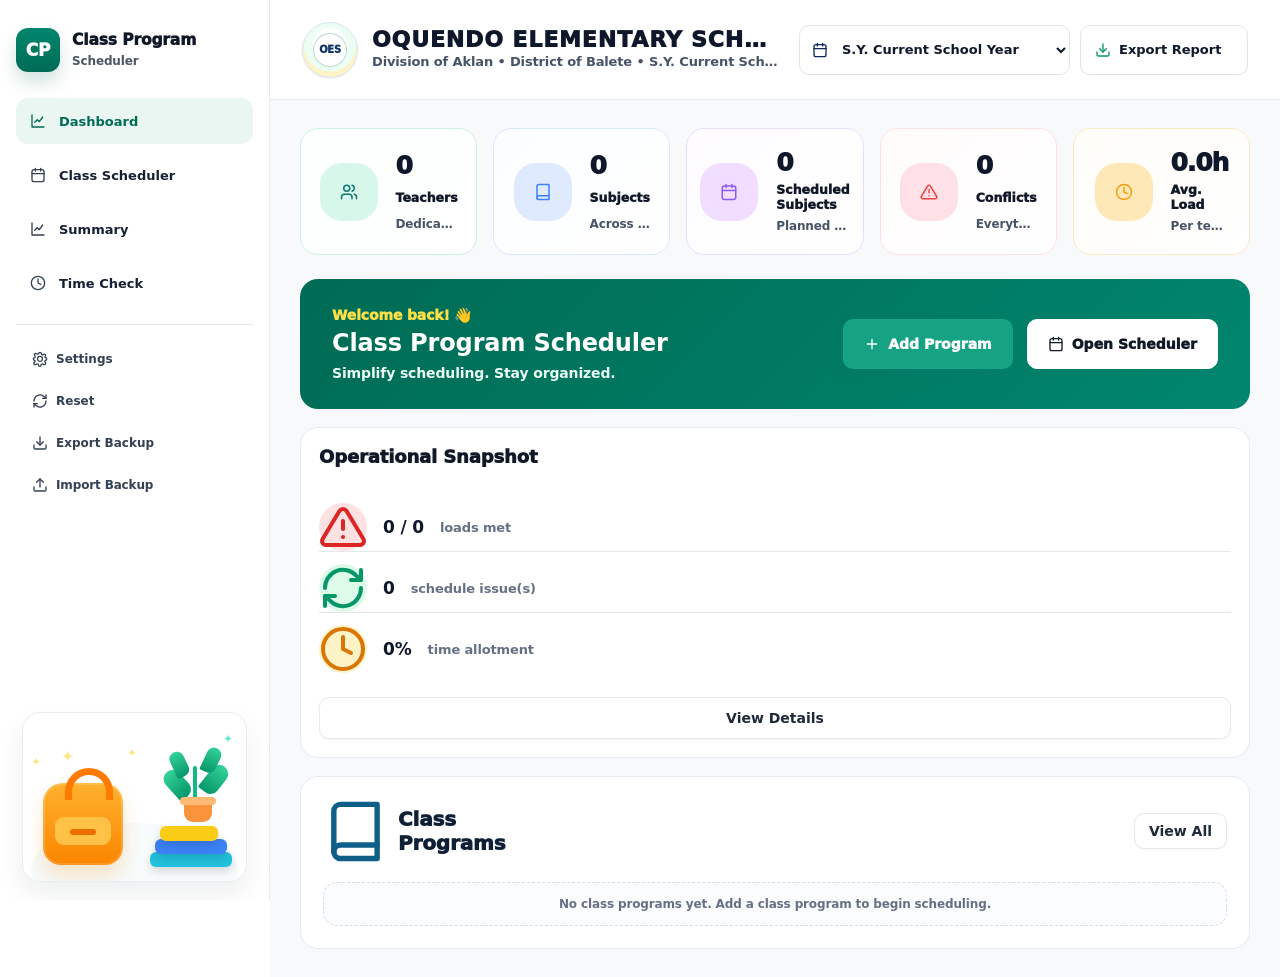
==== class_program_scheduler_v2026-06-15_0025_ISSUE15_COLLAPSIBLE_RAIL_PROGRAM_UI.html @ f12e5349 "Create class_program_scheduler_v2026-06-15_0025_ISSUE15_COLLAPSIBLE_RAIL_PROGRAM_UI.html" ====
<!doctype html>
<html lang="en">
<head>
<meta charset="utf-8">
<meta name="viewport" content="width=device-width,initial-scale=1">
<title>Class Program Matrix</title>
<style>
:root{--bg:#f7f8fa;--panel:#fff;--panel2:#fbfcfd;--line:#e6e8ec;--line2:#eef0f3;--text:#172033;--muted:#667085;--muted2:#98a2b3;--accent:#0f766e;--danger:#b42318;--success:#067647;--shadow:0 1px 2px rgba(16,24,40,.04);--shadow2:0 10px 28px rgba(16,24,40,.10)}
*{box-sizing:border-box}body{margin:0;font-family:system-ui,-apple-system,BlinkMacSystemFont,"Segoe UI",sans-serif;background:var(--bg);color:var(--text);font-size:14px;letter-spacing:-.01em}button,input,select{font:inherit}button{cursor:pointer}.shell{display:grid;grid-template-columns:260px 1fr;min-height:100vh}.side{background:#101828;color:#d0d5dd;padding:18px;border-right:1px solid rgba(255,255,255,.06)}.brandrow{display:flex;gap:12px;align-items:center;margin-bottom:26px}.brand{width:38px;height:38px;border-radius:12px;background:#0f766e;color:#fff;display:grid;place-items:center;font-weight:900;box-shadow:inset 0 0 0 1px rgba(255,255,255,.10)}.brandtitle{font-weight:850;color:#fff;line-height:1.1}.brandsub{font-size:12px;color:#98a2b3;font-weight:700}.nav{width:100%;height:38px;padding:0 12px;border:0;background:transparent;color:#d0d5dd;border-radius:999px;text-align:left;font-weight:750;margin-bottom:4px;display:flex;align-items:center;gap:10px}.nav svg{width:17px;height:17px;flex:0 0 auto}.nav:hover{background:rgba(255,255,255,.075);color:#fff}.nav.active{background:rgba(255,255,255,.14);color:#fff;box-shadow:inset 0 0 0 1px rgba(255,255,255,.08)}.nav.parent{justify-content:space-between}.navLabel{display:flex;align-items:center;gap:10px}.chev{font-size:12px;color:#98a2b3}.subnav{display:grid;gap:4px;margin:2px 0 10px 26px;padding-left:10px;border-left:1px solid rgba(255,255,255,.12)}.subnav.collapsed{display:none}.subitem{width:100%;min-height:34px;padding:7px 10px;border:0;background:transparent;color:#cbd5e1;border-radius:12px;text-align:left;font-weight:750;font-size:13px;display:flex;align-items:center;gap:8px}.subitem:hover,.subitem.active{background:rgba(255,255,255,.14);color:#fff}.subitem.addProgram{color:#99f6e4;font-weight:850}.subitemName{white-space:nowrap;overflow:hidden;text-overflow:ellipsis}.pill{margin-left:auto;font-size:9px;border:1px solid rgba(255,255,255,.16);border-radius:999px;padding:2px 5px}.grid.full{grid-template-columns:1fr}.grid.full>aside{display:none}.inlineDiag{margin:0 0 12px}.programGrid{display:grid;grid-template-columns:repeat(auto-fit,minmax(230px,1fr));gap:14px}.programCard{border:1px solid var(--line);border-radius:18px;background:#fff;padding:16px;box-shadow:var(--shadow);display:grid;gap:10px}.programType{font-size:11px;text-transform:uppercase;letter-spacing:.08em;color:var(--muted);font-weight:900}.programName{font-size:17px;font-weight:900}.programMeta{font-size:12px;color:var(--muted);font-weight:750;line-height:1.45}.programActions{display:flex;gap:8px;flex-wrap:wrap}.programToolbar{display:flex;justify-content:space-between;gap:12px;align-items:center;margin-bottom:14px}.dashHero{padding:22px;border-radius:20px;background:linear-gradient(135deg,#0f766e,#0b5f59);color:#fff;display:flex;justify-content:space-between;gap:14px;align-items:center}.dashHero h2{margin:0;font-size:24px}.dashHero p{margin:6px 0 0;color:rgba(255,255,255,.78);font-weight:700}.dashActions,.programActions{display:flex;gap:8px;flex-wrap:wrap}.dashGrid{display:grid;grid-template-columns:1.25fr .75fr;gap:16px}.quickGrid{display:grid;grid-template-columns:repeat(auto-fit,minmax(170px,1fr));gap:10px}.quickBtn{border:1px solid var(--line);border-radius:16px;background:#fff;padding:13px;text-align:left;font-weight:850;box-shadow:var(--shadow);display:flex;gap:10px;align-items:center}.statusRow{display:flex;justify-content:space-between;padding:9px 0;border-bottom:1px solid var(--line2);font-size:13px;font-weight:750}.statusTag{font-weight:900;color:var(--accent)}.checkPanel{border:1px solid var(--line);border-radius:14px;background:#fbfcfd;padding:10px;max-height:170px;overflow:auto;display:grid;gap:8px}.checkLine{display:flex;align-items:center;gap:8px;font-weight:750}.note{border:1px solid #bae6fd;background:#f0f9ff;color:#075985;border-radius:12px;padding:10px 12px;font-size:12px;font-weight:750}.settingsModalPanel{max-width:1080px!important;padding:0!important;border-radius:24px!important;overflow:hidden}.settingsHeader{height:66px;display:flex;justify-content:space-between;align-items:center;padding:18px 22px;border-bottom:1px solid var(--line);background:#fff}.settingsHeaderTitle h2{margin:0;font-size:20px}.settingsHeaderTitle span{font-size:12px;color:var(--muted);font-weight:750}.settingsTabs{display:grid;grid-template-columns:220px 1fr;min-height:560px;background:#fff}.settingsNav{border-right:1px solid var(--line);padding:18px 14px;background:#f8fafc;display:grid;align-content:start;gap:6px}.settingsNavBtn{height:42px;padding:0 12px;border:0;background:transparent;border-radius:12px;text-align:left;font-weight:800;color:#52637a;display:flex;align-items:center;gap:10px}.settingsNavBtn.active,.settingsNavBtn:hover{background:#fff;color:#0f766e;box-shadow:0 1px 2px rgba(16,24,40,.05),inset 3px 0 0 #0f766e}.settingsBody{padding:22px;overflow:auto;max-height:76vh;background:#fff}.settingsSectionHead{display:flex;justify-content:space-between;gap:12px;align-items:flex-start;margin-bottom:18px}.settingsSectionTitle h3{margin:0;font-size:18px}.settingsSectionTitle p{margin:4px 0 0;color:var(--muted);font-weight:650;font-size:13px}.settingsCard{border:1px solid var(--line);border-radius:18px;background:#fff;padding:16px;box-shadow:var(--shadow);margin-bottom:14px}.settingsFormGrid{display:grid;grid-template-columns:1fr 1fr;gap:14px 16px}.settingsField{display:grid;gap:7px}.settingsField span{font-size:11px;font-weight:900;color:#667085;text-transform:uppercase;letter-spacing:.07em}.settingsItem,.settingsProgramCard{border:1px solid var(--line);border-radius:16px;padding:12px;background:#fbfcfd;margin-bottom:10px}.settingsItem{display:grid;grid-template-columns:1fr auto;gap:10px;align-items:center}.settingsItemMain{display:flex;align-items:center;gap:10px}.settingsAvatar{width:32px;height:32px;border-radius:11px;display:grid;place-items:center;color:#fff;font-size:11px;font-weight:900}.settingsMini{font-size:12px;color:var(--muted);font-weight:750}.settingsSlotRow{display:grid;grid-template-columns:105px 88px 88px 1fr 105px 112px auto;gap:9px;align-items:end;border:1px solid var(--line);border-radius:16px;background:#fbfcfd;padding:12px;margin-bottom:10px}.settingsAdviserRow{display:grid;grid-template-columns:1fr 1fr auto;gap:10px;align-items:end;margin-top:10px}.settingsAdviserDefault{display:grid;grid-template-columns:180px 1fr;gap:12px;align-items:center;border:1px solid var(--line);border-radius:16px;background:#fbfcfd;padding:12px;margin-bottom:10px}@media(max-width:760px){.settingsTabs,.settingsFormGrid,.settingsSlotRow,.settingsAdviserRow,.settingsAdviserDefault,.dashGrid{grid-template-columns:1fr}.settingsNav{border-right:0;border-bottom:1px solid var(--line)}}.sideActions{border-top:1px solid rgba(255,255,255,.10);margin-top:18px;padding-top:18px;display:grid;gap:8px}
.top{height:68px;background:rgba(255,255,255,.84);backdrop-filter:blur(18px);border-bottom:1px solid var(--line);display:flex;justify-content:space-between;align-items:center;padding:0 24px;position:sticky;top:0;z-index:30}.school{font-size:17px;font-weight:850;white-space:nowrap;overflow:hidden;text-overflow:ellipsis}.meta{font-size:12px;color:var(--muted);font-weight:700;white-space:nowrap;overflow:hidden;text-overflow:ellipsis}.topActions{display:flex;gap:8px;align-items:center}.main{padding:24px;display:grid;gap:20px}.btn{height:36px;padding:0 14px;border:1px solid var(--line);border-radius:10px;background:#fff;color:#1f2937;font-weight:750;box-shadow:var(--shadow);display:inline-flex;align-items:center;gap:8px;justify-content:center}.btn svg{width:16px;height:16px}.btn:hover{background:#f9fafb;border-color:#d0d5dd;box-shadow:0 4px 12px rgba(16,24,40,.05)}.primary{background:var(--accent);border-color:var(--accent);color:#fff;box-shadow:0 6px 14px rgba(15,118,110,.16)}.danger{color:var(--danger)!important}.input{height:36px;border:1px solid var(--line);border-radius:10px;background:#fff;padding:0 10px;box-shadow:var(--shadow);width:100%}.input:focus{outline:none;border-color:#99f6e4;box-shadow:0 0 0 3px rgba(20,184,166,.12)}.card{background:var(--panel);border:1px solid var(--line);border-radius:20px;box-shadow:var(--shadow)}.kpis{display:grid;grid-template-columns:repeat(5,minmax(0,1fr));gap:14px}.metric{padding:18px;min-height:96px;display:flex;flex-direction:column;gap:7px;justify-content:center}.metricIcon{width:32px;height:32px;border-radius:11px;background:var(--panel2);border:1px solid var(--line2);display:grid;place-items:center}.metricIcon svg{width:18px;height:18px}.metricVal{font-size:28px;line-height:1;font-weight:900;letter-spacing:-.045em}.metricLab{font-size:11px;letter-spacing:.08em;text-transform:uppercase;color:var(--muted);font-weight:850}.grid{display:grid;grid-template-columns:minmax(250px,300px) 1fr;gap:20px}.panel{padding:16px}.panelHead{display:flex;justify-content:space-between;align-items:center;margin-bottom:12px}.panelTitle{font-weight:850;display:flex;align-items:center;gap:8px}.panelTitle svg{width:17px;height:17px}.facultyList{display:grid;gap:8px}.teacher{display:grid;grid-template-columns:32px minmax(0,1fr);gap:10px;align-items:center;width:100%;padding:10px;border-radius:14px;background:#fff;border:1px solid #edf0f3;text-align:left;box-shadow:none;min-width:0;overflow:hidden}.teacher:hover,.teacher.active{background:#fbfcfd;border-color:#dfe3e8;box-shadow:0 4px 10px rgba(16,24,40,.045);transform:translateY(-1px)}.avatar{width:32px;height:32px;border-radius:11px;color:white;display:grid;place-items:center;font-size:11px;font-weight:900;box-shadow:inset 0 0 0 1px rgba(255,255,255,.16)}.teacherName{font-size:13px;font-weight:850;white-space:nowrap;overflow:hidden;text-overflow:ellipsis;line-height:1.2}.teacherMeta{font-size:12px;color:var(--muted);font-weight:700;white-space:nowrap;overflow:hidden;text-overflow:ellipsis;line-height:1.25;margin-top:2px}.teacherMeta .dot{margin-right:5px;vertical-align:-1px}.dot{width:9px;height:9px;border-radius:999px;border:1.5px solid rgba(255,255,255,.9);box-shadow:0 0 0 1px rgba(16,24,40,.18);display:inline-block}.muted{color:var(--muted);font-size:12px;font-weight:700}.alert{border-radius:14px;padding:12px 14px;border:1px solid;font-weight:750;font-size:13px}.ok{background:#ecfdf3;border-color:#abefc6;color:var(--success)}.badbg{background:#fef3f2;border-color:#fecdca;color:var(--danger)}.scheduleHead{padding:16px;border-bottom:1px solid var(--line);display:flex;justify-content:space-between;gap:12px;align-items:flex-end}.scheduleTitle{font-size:20px;font-weight:900;letter-spacing:-.03em}.scheduleSub{color:var(--muted);font-size:13px;font-weight:650}.scroll{overflow:auto;max-height:75vh;background:#fff}table{border-collapse:separate;border-spacing:0;width:100%;min-width:1060px}th{position:sticky;top:0;background:#fbfcfd;z-index:15;text-align:left;padding:14px;border-bottom:1px solid var(--line);color:#475467;font-size:11px;font-weight:850;letter-spacing:.08em;text-transform:uppercase}td{border-bottom:1px solid var(--line2);border-right:1px solid var(--line2);vertical-align:top;background:#fff}.timecol{position:sticky;left:0;z-index:12;background:#fff;min-width:210px;max-width:210px;border-right:1px solid var(--line)}thead .timecol{z-index:25;background:#fbfcfd}.timeCell{padding:14px}.timeLine{display:flex;justify-content:space-between;gap:8px}.timeTitle{font-size:13px;font-weight:900}.timeMeta{font-size:11px;color:var(--muted);font-weight:750;margin-top:4px;text-transform:capitalize}.drop{min-height:92px;padding:10px;display:flex;flex-direction:column;gap:8px}.block{background:linear-gradient(90deg,rgba(248,250,252,.92),#fff 58%);border:1px solid var(--line);border-left:3px solid #94a3b8;border-radius:16px;padding:11px;box-shadow:0 1px 2px rgba(16,24,40,.03)}.block:hover{box-shadow:0 8px 22px rgba(16,24,40,.08);transform:translateY(-1px)}.classHead{display:flex;justify-content:space-between;gap:8px}.classSubject{font-size:11.5px;letter-spacing:.035em;text-transform:uppercase;font-weight:850;color:#344054}.classTeacher{font-size:13px;font-weight:850;margin-top:7px;display:flex;align-items:center;gap:7px}.mins{display:inline-flex;margin-top:8px;padding:3px 8px;border-radius:999px;background:#f3f4f6;border:1px solid #eef0f3;color:#344054;font-size:11.5px;font-weight:850}.add{border:1px solid transparent;background:transparent;color:#98a2b3;border-radius:10px;min-height:32px;font-weight:800}.add:hover{background:#fbfcfd;border:1px dashed #cbd5e1;color:var(--accent)}.univ{margin:10px;border:1px solid var(--line);border-radius:14px;background:#f8fafc;padding:14px;text-align:center;font-weight:850;color:#475467}.kebab{width:28px;height:28px;border:1px solid transparent;border-radius:8px;background:transparent;color:#667085;font-weight:900}.kebab:hover,.kebab.active{border-color:#d0d5dd;background:#fff;box-shadow:var(--shadow)}.menu{position:fixed;min-width:190px;background:#fff;border:1px solid var(--line);border-radius:14px;box-shadow:var(--shadow2);z-index:9999;overflow:hidden;display:none;padding:4px}.menu.show{display:block}.menu button{display:block;width:100%;text-align:left;padding:9px 10px;border:0;background:transparent;border-radius:10px;font-size:13px;font-weight:800}.menu button:hover{background:#f8fafc}.modal{display:none;position:fixed;inset:0;background:rgba(15,23,42,.52);z-index:80;align-items:center;justify-content:center;padding:20px}.modal.show{display:flex}.modalPanel{width:100%;max-width:720px;background:#fff;border:1px solid var(--line);border-radius:20px;box-shadow:var(--shadow2);padding:20px}.formGrid{display:grid;grid-template-columns:1fr 1fr;gap:14px}.label{font-size:13px;font-weight:800;color:#344054}.resetGrid{display:grid;grid-template-columns:1fr 1fr;gap:14px}.resetOption{border:1px solid var(--line);border-radius:16px;background:#fff;text-align:left;padding:14px;box-shadow:var(--shadow)}.resetOption:hover{border-color:#99f6e4;background:#fbfffe;box-shadow:0 4px 12px rgba(16,24,40,.05)}.toast{position:fixed;right:20px;top:20px;background:#111827;color:white;border-radius:12px;padding:12px 14px;font-weight:800;z-index:120}.empty{padding:40px;text-align:center;color:var(--muted);font-weight:750}.settingsTabs{display:grid;grid-template-columns:180px 1fr;min-height:420px}.settingsNav{border-right:1px solid var(--line);padding:14px;display:grid;align-content:start;gap:8px}.settingsBody{padding:18px;overflow:auto;max-height:75vh}.row{display:grid;grid-template-columns:1fr auto;gap:8px;margin-bottom:8px}.slotRow{display:grid;grid-template-columns:110px 90px 90px 1fr 100px 110px auto;gap:8px;margin-bottom:8px}@media(max-width:1100px){.kpis{grid-template-columns:repeat(2,1fr)}.grid{grid-template-columns:1fr}.shell{grid-template-columns:1fr}.side{display:none}}@media(max-width:760px){.formGrid,.resetGrid,.settingsTabs{grid-template-columns:1fr}.slotRow{grid-template-columns:1fr 1fr}.topActions .input{display:none}}

/* UI polish: icon sizing, schedule header button alignment, and diagnostics details */
.nav svg,.subitem svg,.quickBtn svg,.dashActions .btn svg,.programActions .btn svg,.settingsNavBtn svg,.settingsNavBtn>svg,.settingsNavBtn span svg,.settingsNavBtn .icon,.sideActions .btn svg,#viewControls .btn svg{width:16px!important;height:16px!important;min-width:16px!important;max-width:16px!important;min-height:16px!important;max-height:16px!important;flex:0 0 16px!important;display:block!important}.metricIcon svg{width:18px!important;height:18px!important;min-width:18px!important;max-width:18px!important;min-height:18px!important;max-height:18px!important}.subitem,.settingsNavBtn,.quickBtn,.sideActions .btn{overflow:hidden!important;min-width:0!important}.subitem span,.settingsNavBtn span,.quickBtn span{min-width:0!important;overflow:hidden!important;text-overflow:ellipsis!important;white-space:nowrap!important}.scheduleHead{align-items:center!important}.scheduleHead>div:first-child{min-width:0!important}#viewControls{display:flex!important;align-items:center!important;justify-content:flex-end!important;gap:8px!important;flex-wrap:wrap!important;min-width:fit-content!important}#viewControls .btn{height:38px!important;min-height:38px!important;line-height:1!important;display:inline-flex!important;align-items:center!important;justify-content:center!important;gap:8px!important;white-space:nowrap!important;flex:0 0 auto!important;margin:0!important}.inlineDiag{display:grid;gap:8px;margin:0 0 12px 0}.diagTitle{font-weight:900}.diagDetails{margin:0;padding-left:18px;display:grid;gap:6px}.diagDetails li{line-height:1.35}.diagHint{font-size:12px;font-weight:800;color:inherit;opacity:.86}@media(max-width:760px){.scheduleHead{align-items:flex-start!important;flex-direction:column!important}#viewControls{justify-content:flex-start!important;min-width:0!important;width:100%!important}}


/* Minimal Scheduled Subject Card redesign
   Pastel background and border are based on the assigned TEACHER color, not the subject. */
.drop{min-height:104px!important;padding:10px!important;gap:8px!important}.block{--card-color:#0f766e;border:1.5px solid var(--card-color)!important;border-left:1.5px solid var(--card-color)!important;border-radius:14px!important;padding:11px 12px!important;min-height:92px!important;box-shadow:none!important;display:flex!important;flex-direction:column!important;justify-content:space-between!important;gap:8px!important}.block:hover{box-shadow:none!important;transform:none!important;filter:saturate(1.02)!important}.classHead{display:flex!important;align-items:flex-start!important;justify-content:space-between!important;gap:8px!important}.classSubject{color:var(--card-color)!important;font-size:13px!important;line-height:1.2!important;font-weight:900!important;letter-spacing:0!important;text-transform:none!important}.classTeacher{color:#344054!important;font-size:12px!important;line-height:1.25!important;font-weight:750!important;margin-top:0!important;display:block!important}.block .dot{display:none!important}.mins{align-self:flex-start!important;margin-top:0!important;padding:3px 8px!important;border-radius:999px!important;background:rgba(255,255,255,.78)!important;border:1px solid rgba(255,255,255,.72)!important;color:var(--card-color)!important;font-size:11px!important;font-weight:900!important}.block .kebab{width:24px!important;height:24px!important;min-width:24px!important;border-radius:8px!important;color:#667085!important;background:rgba(255,255,255,.42)!important}.block .kebab:hover,.block .kebab.active{background:#fff!important;border-color:rgba(16,24,40,.10)!important}.add{min-height:82px!important;width:100%!important;border:1.5px dashed #d8dee8!important;border-radius:14px!important;background:#fff!important;color:#c1cad8!important;font-size:24px!important;font-weight:500!important;display:flex!important;align-items:center!important;justify-content:center!important;box-shadow:none!important}.add:hover{background:#fbfcfd!important;border-color:#9ca3af!important;color:#64748b!important}
/* Compact Scheduled Subject modal redesign */
.classModalPanel{max-width:520px!important;border-radius:28px!important;padding:24px!important;background:#fff!important}.classModalHeader{display:flex;align-items:center;justify-content:space-between;margin-bottom:18px}.classModalHeader h2{margin:0;font-size:18px;letter-spacing:-.025em}.classModalBody{display:grid;gap:14px}.classModalBody .formGrid{display:grid!important;grid-template-columns:1fr!important;gap:14px!important}.classModalBody .formGrid.compactTwo{grid-template-columns:1fr 1fr!important}.classModalBody .label{display:grid;gap:7px;font-size:11px!important;text-transform:uppercase;letter-spacing:.05em;color:#667085;font-weight:900}.classModalBody .input{height:38px!important;border-radius:12px!important;background:#f8fafc!important;border-color:#d8dee8!important;box-shadow:none!important;color:#344054!important;font-weight:650!important}.classModalBody .input:focus{background:#fff!important;border-color:#99f6e4!important;box-shadow:0 0 0 3px rgba(20,184,166,.12)!important}.classContext{border:1px solid #e6e8ec;background:#fbfcfd;border-radius:14px;padding:10px 12px;color:#475467;font-size:12px;font-weight:800;line-height:1.35}.classModalFooter{display:flex;align-items:center;justify-content:flex-end;gap:10px;margin-top:20px}.classModalFooter .btn{height:40px!important;border-radius:12px!important}.contextHidden{display:none!important}@media(max-width:560px){.classModalBody .formGrid.compactTwo{grid-template-columns:1fr!important}.classModalPanel{max-width:calc(100vw - 28px)!important;padding:20px!important}}


/* v2026-06-14_1036: Sticky Teacher Workload + drag teacher to schedule + inline subject modal */
.grid>aside{
  position:sticky !important;
  top:88px !important;
  align-self:start !important;
  max-height:calc(100vh - 104px) !important;
  overflow:auto !important;
  scrollbar-width:thin;
}
.grid>aside .card.panel:first-child{
  position:relative !important;
}
.teacher[draggable="true"]{
  cursor:grab !important;
}
.teacher[draggable="true"]:active{
  cursor:grabbing !important;
}
.drop.teacherReady{
  outline:2px dashed rgba(15,118,110,.38) !important;
  outline-offset:-5px !important;
  background:rgba(240,253,250,.55) !important;
}
.classModalHeader{
  justify-content:flex-start !important;
  margin-bottom:18px !important;
}
.classNotice{
  display:none;
  border-radius:14px;
  padding:10px 12px;
  font-size:12px;
  font-weight:800;
  line-height:1.35;
  border:1px solid #d8dee8;
  background:#fbfcfd;
  color:#475467;
  margin-bottom:14px;
}
.classNotice.show{display:block}
.classNotice.error{background:#fef3f2;border-color:#fecdca;color:#b42318}
.classNotice.ok{background:#ecfdf3;border-color:#abefc6;color:#067647}
.classNotice.info{background:#f0f9ff;border-color:#bae6fd;color:#075985}
.contextHidden{display:none !important}
@media(max-width:1100px){.grid>aside{position:static!important;max-height:none!important;overflow:visible!important}}


/* FINAL UI MERGE 2026-06-14: sidebar, dashboard widgets, hero, dashboard panels, teaching-load summary */
/* Sidebar */
.shell{grid-template-columns:260px 1fr!important}.side{position:sticky;top:0;height:100vh;overflow:hidden;display:flex!important;flex-direction:column!important;padding:20px 18px!important;background:radial-gradient(circle at 18% 4%,rgba(20,184,166,.28),transparent 28%),linear-gradient(165deg,#062021 0%,#063f3c 48%,#031617 100%)!important;color:#d7f3ef!important;border-right:1px solid rgba(153,246,228,.18)!important;box-shadow:inset -1px 0 0 rgba(255,255,255,.04)}.brandrow{margin-bottom:22px!important}.brand{width:38px!important;height:38px!important;border-radius:12px!important;background:linear-gradient(135deg,#14b8a6,#0f766e)!important;color:#eafffb!important;box-shadow:0 10px 22px rgba(20,184,166,.18),inset 0 0 0 1px rgba(255,255,255,.18)!important}.brandtitle{font-size:15px!important;font-weight:950!important;color:#fff!important}.brandsub{font-size:12px!important;color:#a7f3d0!important;font-weight:750!important}#nav{display:grid;gap:4px}.nav{height:38px!important;border-radius:12px!important;color:#d7f3ef!important;font-weight:850!important;margin-bottom:0!important;background:transparent!important}.nav svg{width:16px!important;height:16px!important}.nav:hover{background:rgba(20,184,166,.12)!important;color:#fff!important}.nav.active{background:rgba(20,184,166,.20)!important;color:#fff!important;box-shadow:inset 0 0 0 1px rgba(153,246,228,.08)!important}.chev{color:#99f6e4!important}.subnav{margin:2px 0 12px 34px!important;padding-left:14px!important;border-left:1px solid rgba(153,246,228,.22)!important;gap:3px!important}.subitem{min-height:30px!important;padding:6px 8px!important;border-radius:10px!important;color:#d7f3ef!important;font-size:12px!important;font-weight:750!important}.subitem.addProgram{color:#7cf8d6!important;font-weight:950!important}.pill{background:rgba(255,255,255,.07)!important;border-color:rgba(153,246,228,.22)!important;color:#eafffb!important}.sideActions{border-top:1px solid rgba(153,246,228,.18)!important;margin-top:16px!important;padding-top:14px!important;display:grid!important;gap:8px!important}.sideActions .btn{height:34px!important;justify-content:flex-start!important;border-radius:10px!important;background:rgba(2,44,42,.42)!important;border:1px solid rgba(153,246,228,.24)!important;color:#eafffb!important;box-shadow:none!important;font-weight:850!important}.sideActions .btn:hover{background:rgba(20,184,166,.14)!important;border-color:rgba(153,246,228,.42)!important}.sideFooterArt{position:relative;height:170px;margin-top:auto;border-radius:22px;overflow:hidden;background:radial-gradient(circle at 70% 55%,rgba(20,184,166,.20),transparent 34%),linear-gradient(180deg,rgba(20,184,166,.05),rgba(20,184,166,.13))}.sideFooterArt:before{content:"";position:absolute;left:8px;right:8px;bottom:-36px;height:94px;border-radius:50%;background:rgba(20,184,166,.13)}.star{position:absolute;color:#fde68a;font-size:12px;font-weight:900}.star.s1{left:8px;top:42px}.star.s2{left:38px;top:34px;font-size:16px}.star.s3{left:104px;top:33px}.star.s4{right:13px;top:19px;color:#66e7d4}.bag{position:absolute;left:20px;bottom:16px;width:80px;height:82px;border-radius:20px 20px 18px 18px;background:linear-gradient(180deg,#ffb22e,#fb8500);box-shadow:0 12px 20px rgba(251,133,0,.20),inset 0 0 0 2px rgba(255,255,255,.15)}.bag:before{content:"";position:absolute;left:22px;top:-15px;width:34px;height:25px;border:7px solid #ff7a00;border-bottom:0;border-radius:24px 24px 0 0}.bag:after{content:"";position:absolute;left:12px;right:12px;bottom:20px;height:28px;border-radius:9px;background:#ffc247}.bagPocket{position:absolute;left:27px;bottom:30px;width:26px;height:6px;border-radius:999px;background:#ef6c00;z-index:2}.books{position:absolute;right:14px;bottom:14px;width:86px;height:48px}.book{position:absolute;right:0;height:15px;border-radius:6px;box-shadow:0 4px 10px rgba(2,6,23,.15)}.b1{bottom:0;width:82px;background:#22c1dc}.b2{bottom:13px;width:72px;background:#3b82f6;right:5px}.b3{bottom:26px;width:58px;background:#facc15;right:14px}.plant{position:absolute;right:30px;bottom:61px;width:42px;height:70px}.stem{position:absolute;left:19px;bottom:0;width:4px;height:54px;border-radius:999px;background:#10b981}.leaf{position:absolute;width:18px;height:32px;border-radius:18px 18px 18px 3px;background:linear-gradient(180deg,#34d399,#059669);transform-origin:bottom center}.l1{left:5px;bottom:24px;transform:rotate(-42deg)}.l2{left:22px;bottom:28px;transform:rotate(38deg)}.l3{left:2px;bottom:44px;transform:rotate(-26deg) scale(.82)}.l4{left:23px;bottom:48px;transform:rotate(25deg) scale(.82)}.pot{position:absolute;left:10px;bottom:-2px;width:28px;height:20px;border-radius:0 0 9px 9px;background:#fb923c}.pot:before{content:"";position:absolute;left:-4px;top:-5px;width:36px;height:8px;border-radius:999px;background:#fdba74}
/* Dashboard KPI widget redesign */
/* KPI widgets */
.kpis{display:grid!important;grid-template-columns:repeat(5,minmax(150px,1fr))!important;gap:12px!important}.metric{position:relative!important;min-height:92px!important;padding:16px!important;border-radius:16px!important;display:grid!important;grid-template-columns:46px 1fr!important;grid-template-rows:auto auto auto!important;column-gap:12px!important;align-items:center!important;overflow:hidden!important}.metric:after{content:"✦";position:absolute;right:12px;top:10px;font-size:16px;color:var(--metric-star,#cbd5e1);opacity:.70}.metricIcon{grid-row:1/4!important;width:44px!important;height:44px!important;border-radius:999px!important;border:0!important;background:var(--metric-icon-bg,#eef2ff)!important}.metricIcon svg{width:22px!important;height:22px!important}.metricVal{font-size:22px!important;font-weight:950!important;color:#0f1f35!important}.metricLab{font-size:12px!important;text-transform:none!important;color:#24364f!important;font-weight:900!important;letter-spacing:0!important}.metricSub{font-size:11px!important;color:#64748b!important;font-weight:750!important;white-space:nowrap!important;overflow:hidden!important;text-overflow:ellipsis!important}.metric.teachers{background:linear-gradient(135deg,#f3fffb,#fff)!important;border-color:#bfeee0!important;--metric-icon-bg:#d6f7ea;--metric-star:#5eead4}.metric.subjects{background:linear-gradient(135deg,#f5f8ff,#fff)!important;border-color:#d8e4ff!important;--metric-icon-bg:#e0eaff;--metric-star:#a5b4fc}.metric.scheduled{background:linear-gradient(135deg,#fbf7ff,#fff)!important;border-color:#eadcff!important;--metric-icon-bg:#f0ddff;--metric-star:#d8b4fe}.metric.conflicts{background:linear-gradient(135deg,#fff6f6,#fff)!important;border-color:#ffd5d8!important;--metric-icon-bg:#ffe0e6;--metric-star:#fecdd3}.metric.avgload{background:linear-gradient(135deg,#fffaf0,#fff)!important;border-color:#f9dfb4!important;--metric-icon-bg:#ffe8b8;--metric-star:#fde68a}
/* Hero */
.dashPage{padding:16px;display:grid;gap:16px}.dashHero{position:relative!important;min-height:174px!important;border-radius:22px!important;padding:28px 32px 24px!important;overflow:hidden!important;background:radial-gradient(circle at 88% 34%,rgba(20,184,166,.22),transparent 26%),linear-gradient(135deg,#07504b 0%,#064843 48%,#043331 100%)!important;color:#fff!important;display:grid!important;grid-template-columns:minmax(260px,1fr) 520px 190px!important;align-items:center!important;gap:20px!important}.heroText{position:relative;z-index:2}.heroWelcome{font-size:18px;font-weight:950;color:#fde68a;margin-bottom:12px}.heroText h2{font-size:30px!important;margin:0 0 10px!important}.heroText p{font-size:18px!important;color:#e0fffb!important;font-weight:800!important}.heroActions{position:relative;z-index:3;display:grid!important;gap:12px!important}.heroActions .btn{height:44px!important;border-radius:12px!important;font-weight:950!important}.heroActions .btn.primary{background:#0f9f8f!important;border-color:#0f9f8f!important}.heroActions .btn:not(.primary){background:#fff!important;color:#1f2937!important}.heroArt{position:relative;z-index:2;height:150px}.heroDesk{position:absolute;left:52px;right:20px;bottom:-8px;height:46px;border-radius:50%;background:linear-gradient(180deg,#fb923c,#ea580c)}.heroLaptop{position:absolute;right:106px;bottom:17px;width:190px;height:110px;border-radius:10px;background:#20243a;box-shadow:0 14px 28px rgba(0,0,0,.28)}.heroLaptop:before{content:"";position:absolute;left:9px;right:9px;top:9px;bottom:12px;border-radius:6px;background:#f8fafc}.heroTopbar{position:absolute;left:17px;right:17px;top:17px;height:15px;border-radius:4px;background:#7c3aed}.heroCalendar{position:absolute;left:20px;right:20px;top:38px;bottom:22px;display:grid;grid-template-columns:repeat(5,1fr);grid-template-rows:repeat(3,1fr);gap:5px}.calCell{border-radius:4px;background:#eef2ff}.calCell.on1{background:#a78bfa}.calCell.on2{background:#ef4444}.calCell.on3{background:#10b981}.calCell.on4{background:#f59e0b}.heroBooks{position:absolute;left:38px;bottom:26px;width:135px;height:70px}.heroBook{position:absolute;left:0;height:17px;border-radius:5px}.hb1{bottom:0;width:132px;background:#fb7185}.hb2{bottom:16px;width:124px;background:#60a5fa;left:6px}.hb3{bottom:32px;width:112px;background:#f97316;left:14px}.hb4{bottom:48px;width:92px;background:#38bdf8;left:28px}.heroPlant{position:absolute;left:120px;bottom:80px;width:82px;height:74px}.heroCup{position:absolute;right:30px;bottom:39px;width:52px;height:70px;border-radius:7px 7px 18px 18px;background:#67e8f9}.pencil{position:absolute;bottom:58px;width:7px;height:55px;border-radius:999px;background:#f59e0b}.p1{right:65px;transform:rotate(-8deg)}.p2{right:48px;background:#ef4444;transform:rotate(5deg)}.p3{right:34px;background:#8b5cf6;transform:rotate(13deg)}.heroSpark{position:absolute;color:#fde68a;font-weight:950}.hs1{left:40%;top:32px}.hs2{right:235px;top:32px;font-size:18px}.hs3{right:170px;top:16px}.hs4{left:36%;top:72px;font-size:12px}
/* Dashboard panels */
.quickPanel,.programPanel,.setupPanel{border:1px solid var(--line)!important;border-radius:22px!important;background:#fff!important}.quickPanel{position:relative!important;padding:18px!important;overflow:hidden!important}.quickTitle{display:flex;align-items:center;gap:10px;font-size:17px;font-weight:950;margin-bottom:14px}.quickTitle .bolt{color:#f59e0b;font-size:20px}.quickGrid{display:grid!important;grid-template-columns:repeat(4,minmax(160px,1fr))!important;gap:16px!important}.quickBtn{height:50px!important;border-radius:13px!important;justify-content:center!important;font-size:14px!important;font-weight:950!important;border-width:1.5px!important}.quickBtn:nth-child(1){border-color:#a7f3d0!important;color:#065f46!important;background:linear-gradient(135deg,#f0fdfa,#fff)!important}.quickBtn:nth-child(2){border-color:#bfdbfe!important;color:#172554!important;background:linear-gradient(135deg,#eff6ff,#fff)!important}.quickBtn:nth-child(3){border-color:#e9d5ff!important;color:#4c1d95!important;background:linear-gradient(135deg,#faf5ff,#fff)!important}.quickBtn:nth-child(4){border-color:#fed7aa!important;color:#7c2d12!important;background:linear-gradient(135deg,#fff7ed,#fff)!important}.dashGrid{display:grid!important;grid-template-columns:1.4fr .72fr!important;gap:16px!important}.programPanel,.setupPanel{padding:18px!important}.dashPanelHead{display:flex;align-items:center;justify-content:space-between;gap:12px;margin-bottom:10px}.dashPanelTitle{display:flex;align-items:center;gap:10px;font-size:16px;font-weight:950;color:#0f1f35}.programPanel .programGrid{grid-template-columns:repeat(auto-fit,minmax(230px,1fr))!important;gap:14px!important}.programPanel .programCard{position:relative!important;min-height:230px!important;padding:18px!important;border-radius:17px!important;overflow:hidden!important;box-shadow:none!important}.programPanel .programCard.kindergarten{background:linear-gradient(135deg,#f0fdfa,#fff)!important}.programPanel .programCard.g12{background:linear-gradient(135deg,#f8fbff,#fff)!important}.programPanel .programCard.g36{background:linear-gradient(135deg,#fbf7ff,#fff)!important}.progArt{position:absolute;right:18px;bottom:20px;width:88px;height:88px;pointer-events:none}.artStar:before{content:"★";position:absolute;right:12px;bottom:28px;font-size:56px;color:#fbbf24}.artBook:before{content:"";position:absolute;right:20px;bottom:12px;width:46px;height:62px;border-radius:8px;background:#ef4444;transform:rotate(18deg)}.artBook:after{content:"✎";position:absolute;right:0;bottom:22px;font-size:42px;color:#f59e0b}.artTrophy:before{content:"🏆";position:absolute;right:26px;bottom:38px;font-size:48px}.artTrophy:after{content:"";position:absolute;right:0;bottom:0;width:80px;height:42px;border-radius:8px;background:linear-gradient(#60a5fa 0 33%,#f97316 33% 66%,#34d399 66%)}.setupBadge{height:34px;padding:0 12px;border-radius:10px;border:1px solid #fed7aa;background:#fff7ed;color:#f97316;display:inline-flex;align-items:center;gap:7px;font-size:12px;font-weight:950}.setupRows{display:grid;border-top:1px solid var(--line)}.setupRow{display:grid;grid-template-columns:32px 1fr auto;gap:10px;align-items:center;min-height:42px;border-bottom:1px solid var(--line);font-weight:850}.setupIcon{width:26px;height:26px;border-radius:8px;display:grid;place-items:center}.setupRow .count{font-weight:950;color:#0f766e}.setupOk{display:grid;grid-template-columns:32px 1fr auto;gap:10px;align-items:center;border:1px solid #abefc6;background:#ecfdf3;border-radius:16px;padding:14px;margin-top:14px}.setupOkIcon{width:26px;height:26px;border-radius:50%;background:#12b76a;color:white;display:grid;place-items:center;font-weight:950}.setupOk b{color:#067647}.setupOk p{margin:2px 0 0;color:#475467;font-weight:750}.confetti{font-size:34px}
/* Teaching Load Summary */
.summaryControls{display:grid;grid-template-columns:minmax(260px,1.4fr) minmax(190px,.8fr) minmax(120px,.45fr) minmax(150px,.55fr) minmax(150px,.55fr);gap:10px;align-items:center;margin:0 0 14px}.summaryControls .input{width:100%;min-width:0}.loadSummaryWrap{padding:16px}.loadSummaryTable{width:100%;min-width:1180px;border-collapse:separate;border-spacing:0;border:1px solid var(--line);border-radius:18px;overflow:hidden;background:#fff}.loadSummaryTable th{background:#f3f6fa;color:#172033;text-align:left;font-size:11px;font-weight:950;letter-spacing:.08em;text-transform:uppercase;padding:14px 12px;border-bottom:1px solid var(--line);border-right:1px solid var(--line)}.loadSummaryTable td{padding:14px 12px;border-bottom:1px solid var(--line);border-right:1px solid var(--line);vertical-align:middle}.facultyCell{display:flex;gap:10px;align-items:center;min-width:230px}.facultyMark{width:10px;height:10px;border-radius:50%;flex:0 0 10px}.facultyName{font-size:13px;font-weight:950}.adviserBadge{display:inline-flex;margin-top:6px;padding:3px 6px;border-radius:6px;background:#fff4cc;color:#92400e;font-size:10px;font-weight:950;text-transform:uppercase}.levelPills{display:flex;gap:5px;flex-wrap:wrap}.levelPill{display:inline-flex;align-items:center;justify-content:center;min-width:34px;height:24px;border-radius:999px;padding:0 8px;font-size:11px;font-weight:950;border:1px solid}.level-K{background:#f4f0ff;color:#6941c6;border-color:#d9d6fe}.level-ES{background:#ecfdf3;color:#067647;border-color:#abefc6}.level-JHS{background:#eff8ff;color:#175cd3;border-color:#b2ddff}.level-SHS{background:#fff7ed;color:#b54708;border-color:#fed7aa}.advisoryCell{text-align:center;font-weight:800}.subjectPills{display:flex;gap:7px;flex-wrap:wrap}.subjectPill{display:inline-flex;padding:6px 9px;border-radius:7px;border:1px solid #dbe4ef;background:#f8fbff;font-size:11px;font-weight:900}.noSubjects{font-size:12px;color:#98a2b3;font-weight:800;font-style:italic}.totalLoadCell{text-align:center;font-weight:950}.hoursText{font-size:12px;color:var(--muted);font-weight:850;margin-top:3px}.statusPill{display:inline-grid;gap:2px;justify-items:center;border-radius:999px;padding:8px 12px;font-size:11px;font-weight:950;text-transform:uppercase;border:1px solid}.statusPill small{font-size:10px;text-transform:none}.status-underload{background:#eff8ff;color:#0057a8;border-color:#b9e6ff}.status-met{background:#ecfdf3;color:#067647;border-color:#abefc6}.status-overload{background:#fef3f2;color:#b42318;border-color:#fecdca}
@media(max-width:1260px){.kpis{grid-template-columns:repeat(3,minmax(160px,1fr))!important}.dashHero{grid-template-columns:1fr 360px!important}.heroActions{grid-column:1/-1;grid-template-columns:repeat(2,minmax(160px,1fr))!important}.dashGrid{grid-template-columns:1fr!important}.quickGrid{grid-template-columns:repeat(2,1fr)!important}}@media(max-width:760px){.kpis,.quickGrid{grid-template-columns:1fr!important}.dashHero{grid-template-columns:1fr!important;padding:24px!important}.heroArt{display:none}.side{position:static!important;height:auto!important}.sideFooterArt{display:none}.summaryControls{grid-template-columns:1fr}.shell{grid-template-columns:1fr!important}}


/* Dashboard guidance upgrade: setup status logic, checklist, next-step actions, program status pills */
.setupBadge.setup-needed{border-color:#fed7aa!important;background:#fff7ed!important;color:#b54708!important}.setupBadge.review-needed{border-color:#fecdca!important;background:#fef3f2!important;color:#b42318!important}.setupBadge.all-good{border-color:#abefc6!important;background:#ecfdf3!important;color:#067647!important}.setupChecklist{display:grid;gap:8px;margin-top:2px}.setupCheckItem{display:grid;grid-template-columns:28px 1fr auto;gap:9px;align-items:center;border:1px solid var(--line);border-radius:13px;padding:9px 10px;background:#fbfcfd}.setupCheckIcon{width:24px;height:24px;border-radius:999px;display:grid;place-items:center;font-weight:950;font-size:13px}.setupCheckItem.done .setupCheckIcon{background:#ecfdf3;color:#067647}.setupCheckItem.todo .setupCheckIcon{background:#fff7ed;color:#b54708}.setupCheckTitle{font-weight:900;color:#172033}.setupCheckHint{font-size:11px;color:var(--muted);font-weight:750;margin-top:1px}.setupCheckCount{font-size:12px;font-weight:950;color:#0f766e}.nextStepBox{border:1px solid #bae6fd;background:#f0f9ff;border-radius:16px;padding:13px;display:grid;gap:10px}.nextStepBox b{color:#075985}.nextStepBox p{margin:0;color:#475467;font-weight:750;font-size:12px}.programStatusPill{position:absolute;right:14px;top:14px;border-radius:999px;padding:5px 9px;font-size:10px;font-weight:950;text-transform:uppercase;letter-spacing:.045em;border:1px solid}.programStatus-empty{background:#fff7ed;color:#b54708;border-color:#fed7aa}.programStatus-progress{background:#eff8ff;color:#175cd3;border-color:#b2ddff}.programStatus-ready{background:#ecfdf3;color:#067647;border-color:#abefc6}.programStatus-conflict{background:#fef3f2;color:#b42318;border-color:#fecdca}.programStats{display:flex;gap:6px;flex-wrap:wrap;margin-top:2px}.programMiniStat{display:inline-flex;align-items:center;border:1px solid #e6e8ec;background:#fff;border-radius:999px;padding:4px 8px;font-size:11px;font-weight:850;color:#475467}.programTip{font-size:11px;color:#667085;font-weight:750;margin-top:2px;max-width:75%}.setupOk.setupWarn{border-color:#fed7aa!important;background:#fff7ed!important}.setupOk.setupWarn .setupOkIcon{background:#f59e0b!important}.setupOk.setupBad{border-color:#fecdca!important;background:#fef3f2!important}.setupOk.setupBad .setupOkIcon{background:#ef4444!important}.setupOk.setupBad b{color:#b42318!important}.setupOk.setupWarn b{color:#b54708!important}@media(max-width:680px){.programTip{max-width:100%}.programStatusPill{position:static;justify-self:start;margin-bottom:4px}.programPanel .programName,.programPanel .programMeta{max-width:100%!important}}


/* Dashboard/scheduler cleanup: hide duplicate dashboard header and remove scheduler empty-state clutter */
.grid.dashboardView .scheduleHead{display:none!important}.grid.dashboardView .scroll{border-top:0!important}.schedulerEmptyNote{padding:26px 16px;color:var(--muted);font-weight:800;text-align:center;border:1px dashed var(--line);border-radius:16px;background:#fbfcfd}.programToolbar.noAction{justify-content:flex-start!important}


/* Dashboard full-page scroll fix: remove internal scrollbar and outer card frame on dashboard */
.grid.dashboardView > section.card{background:transparent!important;border:0!important;box-shadow:none!important}.grid.dashboardView .scroll{max-height:none!important;overflow:visible!important;background:transparent!important}.grid.dashboardView{gap:0!important}.grid.dashboardView #content{width:100%!important}


/* Teacher profile settings redesign */
.teacherSettingsList{display:grid;gap:12px}.teacherProfileCard{display:grid;grid-template-columns:52px 1fr auto;gap:14px;align-items:center;border:1px solid var(--line);border-radius:18px;background:#fff;padding:14px;box-shadow:var(--shadow)}.teacherProfileAvatar{width:52px;height:52px;border-radius:16px;display:grid;place-items:center;color:#fff;font-size:14px;font-weight:950;box-shadow:inset 0 0 0 1px rgba(255,255,255,.18)}.teacherProfileName{font-size:14px;font-weight:950;color:#172033;letter-spacing:-.02em}.teacherProfileMeta{display:flex;gap:8px;flex-wrap:wrap;margin-top:6px}.teacherProfilePill{display:inline-flex;align-items:center;gap:5px;border:1px solid #e6e8ec;background:#fbfcfd;border-radius:999px;padding:4px 8px;color:#475467;font-size:11px;font-weight:850}.teacherProfileLoad{font-size:12px;color:var(--muted);font-weight:800;margin-top:7px}.teacherProfileActions{display:flex;gap:8px;align-items:center}.teacherModalPanel{max-width:520px!important;border-radius:24px!important}.teacherAvatarPreview{display:flex;align-items:center;gap:12px;border:1px solid var(--line);background:#fbfcfd;border-radius:16px;padding:12px}.teacherAvatarBig{width:56px;height:56px;border-radius:18px;display:grid;place-items:center;color:#fff;font-size:16px;font-weight:950}.requiredMark{color:#b42318;font-weight:950}@media(max-width:640px){.teacherProfileCard{grid-template-columns:44px 1fr}.teacherProfileActions{grid-column:1/-1;justify-content:flex-end}.teacherProfileAvatar{width:44px;height:44px;border-radius:14px}}

.teacherTop{display:flex;align-items:center;gap:8px;min-width:0}.teacherTop .teacherName{flex:1;min-width:0}.teacherEditBtn{height:26px!important;padding:0 8px!important;border-radius:8px!important;font-size:11px!important;box-shadow:none!important;flex:0 0 auto}.classTeacherMeta{color:#475467!important;font-size:11.5px!important;line-height:1.25!important;font-weight:800!important;margin-top:3px!important}

/* Teacher Workload load-status enhancement without recommendation line */
.teacherStatusRow{display:flex;align-items:center;gap:6px;flex-wrap:wrap;margin-top:7px}.workloadStatusPill{display:inline-flex;align-items:center;justify-content:center;border-radius:999px;padding:4px 8px;font-size:10px;font-weight:950;text-transform:uppercase;border:1px solid;letter-spacing:.035em;line-height:1}.workloadStatusPill small{font-size:10px;text-transform:none;letter-spacing:0;font-weight:850;margin-left:5px}.workloadStatusPill.status-underload{background:#eff8ff;color:#0057a8;border-color:#b9e6ff}.workloadStatusPill.status-met{background:#ecfdf3;color:#067647;border-color:#abefc6}.workloadStatusPill.status-overload{background:#fef3f2;color:#b42318;border-color:#fecdca}.teacher[data-status="overload"]{border-color:#fecdca!important;background:linear-gradient(135deg,#fffafa,#fff)!important}.teacher[data-status="underload"]{border-color:#b9e6ff!important;background:linear-gradient(135deg,#f8fcff,#fff)!important}.teacher[data-status="met"]{border-color:#abefc6!important;background:linear-gradient(135deg,#f8fffb,#fff)!important}


/* Master/Learner load counting, program reorder, and clickable diagnostics */
.teacherStatusRow{display:flex;align-items:center;gap:6px;flex-wrap:wrap;margin-top:7px}.workloadStatusPill{display:inline-flex;align-items:center;justify-content:center;border-radius:999px;padding:4px 8px;font-size:10px;font-weight:950;text-transform:uppercase;border:1px solid;letter-spacing:.035em;line-height:1;cursor:pointer;background:#fff}.workloadStatusPill small{font-size:10px;text-transform:none;letter-spacing:0;font-weight:850;margin-left:5px}.workloadStatusPill:hover{filter:saturate(1.08);box-shadow:0 2px 8px rgba(16,24,40,.08)}.workloadStatusPill.status-underload{background:#eff8ff;color:#0057a8;border-color:#b9e6ff}.workloadStatusPill.status-met{background:#ecfdf3;color:#067647;border-color:#abefc6}.workloadStatusPill.status-overload{background:#fef3f2;color:#b42318;border-color:#fecdca}.workloadStatusPill.status-display{background:#f8fafc;color:#475467;border-color:#d8dee8}.teacher[data-status="overload"]{border-color:#fecdca!important;background:linear-gradient(135deg,#fffafa,#fff)!important}.teacher[data-status="underload"]{border-color:#b9e6ff!important;background:linear-gradient(135deg,#f8fcff,#fff)!important}.teacher[data-status="met"]{border-color:#abefc6!important;background:linear-gradient(135deg,#f8fffb,#fff)!important}.subitemRow{display:grid;grid-template-columns:minmax(0,1fr) 28px;gap:4px;align-items:center}.subitemRow .subitem{margin:0!important}.subProgramMenu{width:28px!important;height:28px!important;min-width:28px!important;padding:0!important;border:0!important;border-radius:9px!important;background:transparent!important;color:#d7f3ef!important;display:flex!important;align-items:center!important;justify-content:center!important;font-weight:950!important;box-shadow:none!important}.subProgramMenu:hover{background:rgba(20,184,166,.16)!important;color:#fff!important}.subitemRow[draggable="true"]{cursor:grab}.subitemRow[draggable="true"]:active{cursor:grabbing}.subitemRow.programDragOver{background:rgba(20,184,166,.14);border-radius:12px;outline:1px dashed rgba(153,246,228,.55);outline-offset:2px}.subitemRow.dragging{opacity:.55}.programLoadPill{display:inline-flex;align-items:center;border-radius:999px;padding:4px 8px;font-size:10px;font-weight:950;text-transform:uppercase;border:1px solid}.programLoadPill.counted{background:#ecfdf3;color:#067647;border-color:#abefc6}.programLoadPill.displayOnly{background:#f8fafc;color:#475467;border-color:#d8dee8}.programLoadSetting{grid-column:1/-1;border:1px solid #d8dee8;border-radius:14px;background:#fbfcfd;padding:12px;display:flex;gap:10px;align-items:flex-start;font-weight:850}.programLoadSetting input{margin-top:3px;width:16px;height:16px}.combineProgramList{display:grid;gap:8px;margin-top:8px}.combineProgramLine{display:flex;align-items:center;gap:8px;border:1px solid var(--line);border-radius:12px;padding:9px 10px;background:#fbfcfd;font-weight:800}.combineProgramLine input{width:16px;height:16px}.conflictJump{border:0;background:transparent;color:inherit;text-align:left;font:inherit;font-weight:850;text-decoration:underline;text-underline-offset:3px;cursor:pointer;padding:0}.conflictJump:hover{opacity:.82}.block.conflictFocus{outline:3px solid #f97316!important;outline-offset:2px!important;box-shadow:0 0 0 5px rgba(249,115,22,.18)!important;animation:conflictPulse 1.1s ease-in-out 2}@keyframes conflictPulse{0%,100%{filter:none}50%{filter:saturate(1.35) brightness(1.03)}}


/* School Year and schedule migration settings */
.syGrid{display:grid;grid-template-columns:1fr 1fr;gap:14px}.syActions{display:flex;gap:8px;flex-wrap:wrap;align-items:center}.migrationHistory{display:grid;gap:8px;margin-top:10px}.migrationHistoryItem{border:1px solid var(--line);border-radius:14px;background:#fbfcfd;padding:10px 12px;display:grid;gap:3px}.migrationHistoryItem b{color:#172033}.migrationBadge{display:inline-flex;align-items:center;border:1px solid #bae6fd;background:#f0f9ff;color:#075985;border-radius:999px;padding:3px 8px;font-size:10px;font-weight:950;text-transform:uppercase}.migrationDanger{border-color:#fed7aa;background:#fff7ed;color:#b54708}.migrationNote{font-size:12px;color:#475467;font-weight:750;line-height:1.35}@media(max-width:760px){.syGrid{grid-template-columns:1fr}}


/* Subject card-based settings and level tags */
.subjectCardGrid{display:grid;grid-template-columns:repeat(auto-fit,minmax(260px,1fr));gap:12px}.subjectCard{border:1px solid var(--line);border-radius:18px;background:#fff;padding:14px;box-shadow:var(--shadow);display:grid;gap:10px}.subjectCardHead{display:flex;justify-content:space-between;gap:10px;align-items:flex-start}.subjectCardTitle{font-size:14px;font-weight:950;color:#172033}.subjectTagRow{display:flex;gap:7px;flex-wrap:wrap}.subjectTag{display:inline-flex;align-items:center;border:1px solid #dbe4ef;background:#f8fbff;border-radius:999px;padding:4px 8px;font-size:11px;font-weight:900;color:#475467}.subjectTag.Kinder{background:#f4f0ff;color:#6941c6;border-color:#d9d6fe}.subjectTag.ES{background:#ecfdf3;color:#067647;border-color:#abefc6}.subjectTag.JHS{background:#eff8ff;color:#175cd3;border-color:#b2ddff}.subjectTag.SHS{background:#fff7ed;color:#b54708;border-color:#fed7aa}.subjectTagChecks{display:grid;grid-template-columns:repeat(4,minmax(0,1fr));gap:7px}.subjectTagChecks label{border:1px solid var(--line);background:#fbfcfd;border-radius:10px;padding:7px 8px;font-size:11px;font-weight:900;color:#475467;display:flex;gap:6px;align-items:center}.subjectCardActions{display:flex;justify-content:flex-end;gap:8px;flex-wrap:wrap}.subjectCustomTags{display:grid;gap:6px}.officialLoadNote{font-size:10.5px;color:#667085;font-weight:850;margin-top:4px;line-height:1.2}.schoolProfileSaveBar{display:flex;justify-content:flex-end;gap:8px;margin-top:14px}.schoolProfileHint{margin-top:12px;font-size:12px;color:#475467;font-weight:750;line-height:1.35}

/* Section-aware adviser settings and multigrade-safe rules */
.adviserGradeCard{border:1px solid var(--line);border-radius:18px;background:#fff;padding:14px;margin-bottom:12px;box-shadow:var(--shadow)}.adviserGradeHead{display:flex;justify-content:space-between;gap:10px;align-items:center;margin-bottom:10px}.adviserGradeTitle{font-weight:950;color:#172033}.sectionAdviserGrid{display:grid;grid-template-columns:repeat(auto-fit,minmax(240px,1fr));gap:10px}.sectionAdviserRow{border:1px solid var(--line);border-radius:14px;background:#fbfcfd;padding:10px;display:grid;gap:7px}.sectionAdviserName{font-size:12px;font-weight:950;color:#475467}.programAdviserSummary{border:1px solid var(--line);border-radius:14px;background:#fbfcfd;padding:10px;margin-top:10px;display:grid;gap:6px}.programAdviserLine{font-size:12px;font-weight:800;color:#475467}.programAdviserLine b{color:#172033}.multigradeAdviserBox{border:1px solid #bae6fd;background:#f0f9ff;border-radius:14px;padding:10px;margin-top:10px;display:grid;gap:8px}.adviserNoteSmall{font-size:11.5px;color:#667085;font-weight:750;line-height:1.35}

/* Subject modal and summary teacher position pill */
.positionPill{display:inline-flex;margin-top:6px;margin-right:5px;padding:3px 7px;border-radius:999px;background:#eef2ff;color:#344054;border:1px solid #dbe4ef;font-size:10px;font-weight:950}.subjectModalHint{font-size:12px;color:#667085;font-weight:750}


/* Sections management and simplified adviser assignment */
.sectionToolbar{display:flex;justify-content:space-between;gap:12px;align-items:flex-end;flex-wrap:wrap;margin-bottom:14px}.sectionAddPanel{border:1px solid #bae6fd;background:#f0f9ff;border-radius:16px;padding:12px;display:grid;grid-template-columns:180px 1fr auto;gap:10px;align-items:end}.sectionGradeGroup{border:1px solid var(--line);border-radius:18px;background:#fff;padding:14px;margin-bottom:12px;box-shadow:var(--shadow)}.sectionGradeHeader{display:flex;justify-content:space-between;align-items:center;gap:10px;margin-bottom:10px}.sectionGradeHeader b{font-size:14px}.sectionRows{display:grid;gap:8px}.sectionRow{display:grid;grid-template-columns:160px 1fr auto auto;gap:8px;align-items:center;border:1px solid var(--line);border-radius:13px;background:#fbfcfd;padding:9px}.sectionRowLabel{font-size:12px;font-weight:950;color:#475467}.quickSectionAdd{border:1px dashed #bae6fd;background:#f0f9ff;border-radius:12px;padding:10px;margin-top:10px;display:grid;grid-template-columns:1fr auto;gap:8px;align-items:center}.adviserLiteList{display:grid;gap:8px}.adviserLiteGroup{border:1px solid var(--line);border-radius:16px;background:#fff;padding:12px}.adviserLiteGroupTitle{display:flex;justify-content:space-between;align-items:center;gap:10px;font-weight:950;margin-bottom:8px}.adviserLiteRow{display:grid;grid-template-columns:minmax(180px,1fr) minmax(220px,1.2fr);gap:10px;align-items:center;border:1px solid var(--line);border-radius:12px;background:#fbfcfd;padding:9px;margin-top:7px}.adviserLiteLabel{font-weight:850;color:#344054}.adviserWorkflow{border:1px solid #d8dee8;background:#fbfcfd;border-radius:14px;padding:11px 12px;margin-bottom:14px;color:#475467;font-size:12px;font-weight:800;line-height:1.4}.emptySmall{border:1px dashed var(--line);border-radius:12px;background:#fbfcfd;padding:12px;color:#667085;font-weight:800;text-align:center}@media(max-width:760px){.sectionAddPanel,.sectionRow,.adviserLiteRow{grid-template-columns:1fr}.sectionToolbar{align-items:stretch}}


/* Export/card/sidebar/search refinements */
.programEyeToggle{width:18px;height:18px;min-width:18px;border-radius:8px;display:inline-flex;align-items:center;justify-content:center;color:#d7f3ef;opacity:.92;cursor:pointer}.programEyeToggle svg{width:15px!important;height:15px!important}.programEyeToggle:hover{background:rgba(20,184,166,.16);opacity:1}.programCard{position:relative!important;overflow:hidden!important}.programCard>*:not(.progArt):not(.programStatusPill){position:relative;z-index:2}.progArt{right:8px!important;bottom:2px!important;width:86px!important;height:86px!important;opacity:.22!important;filter:saturate(.9);z-index:1!important}.programCard:hover .progArt{opacity:.30!important}.programMeta.compact{display:grid;gap:4px}.programMetaLine{font-size:12px;color:#475467;font-weight:800;line-height:1.35}.programAdviserCompact{font-size:12px;color:#667085;font-weight:850;line-height:1.35}.programActions{margin-top:auto}.searchHidden{display:none!important}.topActions .input{transition:width .18s ease}.loadEyeMini{display:inline-flex;gap:5px;align-items:center}.loadEyeMini svg{width:13px!important;height:13px!important}


/* Subject card icon actions, Analytics placeholder, and Ongoing Classes panel */
.subjectIconActions{display:flex;gap:8px;align-items:center}.iconBtn{width:34px;height:34px;border:1px solid var(--line);border-radius:10px;background:#fff;display:inline-flex;align-items:center;justify-content:center;box-shadow:var(--shadow);padding:0}.iconBtn svg{width:16px!important;height:16px!important}.iconBtn.edit{color:#0284c7;border-color:#bae6fd;background:#f0f9ff}.iconBtn.delete{color:#b42318;border-color:#fecdca;background:#fff5f5}.iconBtn:hover{filter:saturate(1.08);transform:translateY(-1px)}
.kpis.hideForAnalytics{display:none!important}.grid.analyticsView{gap:0!important}.grid.analyticsView>section.card{background:transparent!important;border:0!important;box-shadow:none!important}.grid.analyticsView .scheduleHead{display:none!important}.grid.analyticsView .scroll{max-height:none!important;overflow:visible!important;background:transparent!important}.grid.analyticsView #content{width:100%!important}
.analyticsPage{padding:8px 6px 18px!important;display:grid;gap:12px;background:#f7f8fa}.analyticsHero{min-height:190px;display:grid;grid-template-columns:minmax(360px,1.25fr) minmax(320px,.9fr) 250px minmax(235px,.75fr);gap:18px;align-items:center;border:1px solid #d8e2ee;border-radius:14px;background:linear-gradient(120deg,#fff 0%,#fbfdff 58%,#fff 100%);padding:17px 22px;box-shadow:0 1px 2px rgba(15,23,42,.035);overflow:hidden}.analyticsHeroText h2{font-size:21px;line-height:1.1;margin:0 0 10px;color:#0b1f4d;font-weight:950;letter-spacing:-.035em}.analyticsHeroText p{max-width:520px;font-size:12.5px;line-height:1.65;color:#123160;font-weight:750;margin:0}.analyticsArt{position:relative;height:166px;min-width:320px;align-self:end}.analyticsCloud{position:absolute;background:#ddecf8;border-radius:999px;opacity:.9}.analyticsCloud.c1{left:178px;top:2px;width:74px;height:28px}.analyticsCloud.c1:before{content:"";position:absolute;width:34px;height:34px;border-radius:999px;background:#ddecf8;left:12px;top:-13px}.analyticsCloud.c1:after{content:"";position:absolute;width:42px;height:42px;border-radius:999px;background:#ddecf8;right:11px;top:-20px}.analyticsCloud.c2{right:52px;top:24px;width:64px;height:23px;background:#e9f3fb}.analyticsGround{position:absolute;left:4px;right:0;bottom:0;height:18px;border-radius:50%;background:#63b941}.analyticsSchool{position:absolute;left:120px;bottom:12px;width:138px;height:88px;background:#f6d8a4;border:2px solid #0f766e;border-radius:4px;box-shadow:0 8px 16px rgba(15,23,42,.10)}.analyticsSchool:before{content:"";position:absolute;left:20px;right:20px;top:-38px;height:40px;background:#f9fafb;clip-path:polygon(50% 0,100% 100%,0 100%);border-bottom:8px solid #087366}.analyticsSchool:after{content:"";position:absolute;left:57px;bottom:0;width:24px;height:38px;border-radius:4px 4px 0 0;background:#7a5b49}.analyticsFlag{position:absolute;left:190px;bottom:113px;width:28px;height:18px;border-left:3px solid #64748b}.analyticsFlag:after{content:"";position:absolute;left:3px;top:0;width:22px;height:12px;background:linear-gradient(#2563eb 0 50%,#ef4444 50%);clip-path:polygon(0 0,100% 18%,0 100%)}.analyticsClock{position:absolute;left:176px;bottom:61px;width:26px;height:26px;border:3px solid #0f766e;border-radius:999px;background:#fff}.analyticsClock:before{content:"";position:absolute;left:10px;top:4px;width:2px;height:8px;background:#0f766e}.analyticsClock:after{content:"";position:absolute;left:10px;top:11px;width:7px;height:2px;background:#0f766e;transform:rotate(28deg);transform-origin:left center}.analyticsWin{position:absolute;width:16px;height:18px;background:#8ee3d2;border-radius:3px;border:1px solid rgba(15,118,110,.32)}.analyticsWin.w1{left:20px;top:31px}.analyticsWin.w2{left:50px;top:31px}.analyticsWin.w3{right:20px;top:31px}.analyticsWin.w4{left:20px;top:62px}.analyticsWin.w5{right:20px;top:62px}.analyticsTree{position:absolute;left:36px;bottom:0;width:54px;height:88px}.analyticsTree:before{content:"";position:absolute;left:22px;bottom:0;width:8px;height:50px;background:#87552e;border-radius:999px}.analyticsTree:after{content:"";position:absolute;left:0;top:0;width:54px;height:66px;background:#4caf38;border-radius:60% 60% 45% 45%}.analyticsClipboard{position:absolute;right:44px;bottom:7px;width:48px;height:68px;background:#f8fafc;border:2px solid #2b64a8;border-radius:7px;box-shadow:0 5px 12px rgba(16,24,40,.12)}.analyticsClipboard:before{content:"";position:absolute;left:14px;right:14px;top:-8px;height:12px;border-radius:5px;background:#1e40af}.analyticsClipboard span{position:absolute;left:11px;right:11px;height:3px;border-radius:999px;background:#11a36b}.analyticsClipboard .cl1{top:23px}.analyticsClipboard .cl2{top:36px}.analyticsClipboard .cl3{top:49px}.analyticsBooks{position:absolute;right:0;bottom:8px;width:82px;height:48px}.analyticsBooks:before{content:"";position:absolute;left:0;bottom:0;width:80px;height:15px;border-radius:5px;background:#ef4444}.analyticsBooks:after{content:"";position:absolute;left:7px;bottom:14px;width:70px;height:15px;border-radius:5px;background:#f59e0b;box-shadow:8px -15px 0 #3b82f6}.healthCard{justify-self:stretch;min-width:0;height:158px;border-radius:12px;background:linear-gradient(145deg,#0b937c 0%,#047857 100%);color:#fff;text-align:center;padding:16px 18px;display:grid;align-content:center;box-shadow:0 12px 24px rgba(4,120,87,.22)}.healthLabel{font-size:11.5px;font-weight:950;letter-spacing:.02em;margin-bottom:4px}.healthScore{font-size:70px;line-height:.88;font-weight:950;margin:4px 0 8px;letter-spacing:-.07em}.healthScore small{font-size:31px}.healthStatus{font-size:12px;line-height:1.2;font-weight:950;text-transform:uppercase}.healthStars{font-size:18px;margin-top:8px;letter-spacing:1px;color:#fbbf24}.analyticsChecks{display:grid;align-self:center;gap:10px;padding-left:6px}.analyticsCheck{display:flex;align-items:center;font-size:12.3px;color:#0f1f35;font-weight:900;gap:9px}.analyticsCheckIcon{width:16px;height:16px;border-radius:999px;display:grid;place-items:center;color:#fff;font-size:10px}.analyticsCheck.good .analyticsCheckIcon{background:#16a34a}.analyticsCheck.warn .analyticsCheckIcon{background:#f59e0b}.analyticsCheck.bad .analyticsCheckIcon{background:#ef4444}.analyticsCheck.empty .analyticsCheckIcon{background:#94a3b8}.analyticsBelowGrid{display:grid;grid-template-columns:1fr 1fr 1.15fr;gap:12px}.analyticsPanel{border:1px solid #dfe6f0;border-radius:14px;background:#fff;box-shadow:0 1px 2px rgba(16,24,40,.035);padding:12px;min-height:230px;overflow:hidden}.analyticsPanelHead{display:flex;align-items:center;gap:8px;margin-bottom:10px;color:#0b1f4d;font-weight:950;font-size:13px;text-transform:uppercase}.analyticsPanelHead svg{width:17px;height:17px}.programCompletionList{display:grid;gap:10px}.programProgressCard{display:grid;grid-template-columns:46px 1fr 96px;gap:12px;align-items:center;border:1px solid #e6edf5;border-radius:10px;background:#fff;padding:10px}.programBadgeCircle{width:40px;height:40px;border-radius:999px;display:grid;place-items:center;color:white;font-weight:950;font-size:16px}.programBadgeK{background:#10b981}.programBadge12{background:#2087ef}.programBadge36{background:#7c5ce6}.programProgressName{font-size:12px;font-weight:950;color:#0f1f35;margin-bottom:8px}.programProgressTrack{height:8px;border-radius:999px;background:#e8eef5;overflow:hidden}.programProgressFill{height:100%;border-radius:999px;background:#078b4f}.programProgressPct{font-size:12px;font-weight:950;color:#078b4f;margin-left:8px}.programProgressLine{display:flex;align-items:center}.programMiniChecks{display:grid;gap:3px}.programMiniCheck{display:flex;gap:5px;align-items:center;font-size:10px;font-weight:850;color:#334155}.miniCheckIcon{width:13px;height:13px;border-radius:999px;display:grid;place-items:center;color:#fff;font-size:8px;background:#149b58;flex:0 0 13px}.miniCheckIcon.warn{background:#f59e0b}.overallCompletion{margin-top:10px;border:1px solid #dbece3;background:linear-gradient(135deg,#f5fffb,#fff);border-radius:10px;padding:10px 12px;display:flex;align-items:center;justify-content:space-between;color:#075e42;font-weight:950}.overallCompletion .bigPct{font-size:20px;color:#0c8a52}.teacherLoadTable,.curriculumTable{width:100%;min-width:0!important;border:1px solid #e6edf5;border-radius:10px;overflow:hidden;border-collapse:separate;border-spacing:0}.teacherLoadTable th,.teacherLoadTable td,.curriculumTable th,.curriculumTable td{position:static!important;padding:7px 8px!important;border-bottom:1px solid #edf2f7!important;border-right:1px solid #edf2f7!important;background:#fff!important;font-size:10.5px!important;vertical-align:middle}.teacherLoadTable th,.curriculumTable th{background:#f8fafc!important;color:#0b1f4d!important;font-weight:950!important;text-transform:none!important;letter-spacing:0!important}.teacherCellMini{display:flex;align-items:center;gap:7px;font-weight:900;color:#0f1f35}.teacherMiniAvatar{width:22px;height:22px;border-radius:999px;display:grid;place-items:center;color:#fff;font-size:9px;font-weight:950;flex:0 0 22px}.loadStatusMini{display:inline-flex;align-items:center;gap:5px;font-size:10px;font-weight:900}.loadStatusMini.status-underload{color:#0057a8}.loadStatusMini.status-met{color:#067647}.loadStatusMini.status-overload{color:#b42318}.statusDot{width:7px;height:7px;border-radius:999px;display:inline-block}.statusDot.underload{background:#3b82f6}.statusDot.met{background:#12b76a}.statusDot.overload{background:#ef4444}.workloadStatsRow{display:grid;grid-template-columns:repeat(3,1fr);gap:8px;margin-top:10px}.workloadStat{border:1px solid #e6edf5;border-radius:9px;text-align:center;padding:9px 6px;font-weight:950;background:#f8fbff}.workloadStat.high{background:#fff7ed;color:#f97316}.workloadStat.avg{background:#f0fdfa;color:#047857}.workloadStat.low{background:#eff6ff;color:#2563eb}.workloadStat b{display:block;font-size:16px}.workloadStat span{font-size:9px;color:#344054}.compliancePct{font-weight:950;color:#078b4f}.statusIconOk{width:16px;height:16px;border-radius:999px;background:#149b58;color:#fff;display:inline-grid;place-items:center;font-size:10px}.statusIconWarn{width:16px;height:16px;border-radius:999px;background:#f59e0b;color:#fff;display:inline-grid;place-items:center;font-size:10px}.matatagBarBox{margin-top:12px;border:1px solid #dbece3;background:#f0fdf4;border-radius:10px;padding:10px 12px;display:grid;grid-template-columns:auto 1fr auto;gap:12px;align-items:center;color:#087443;font-weight:950}.matatagTrack{height:9px;border-radius:999px;background:#dcefe5;overflow:hidden}.matatagFill{height:100%;border-radius:999px;background:#078b4f}.conflictTiles{display:grid;grid-template-columns:repeat(4,1fr);gap:8px}.conflictTile{border:1px solid #e6edf5;border-radius:9px;background:#fff;min-height:92px;padding:9px 6px;text-align:center;display:grid;align-content:center;justify-items:center;gap:5px}.conflictTile svg{width:22px;height:22px}.conflictTileValue{font-size:24px;font-weight:950;color:#0b1f4d;line-height:1}.conflictTileLabel{font-size:10px;color:#17345c;font-weight:900;line-height:1.15}.conflictIssueBox{margin-top:12px;border:1px solid #fed7aa;background:#fff7ed;border-radius:9px;padding:9px 10px;color:#7c2d12}.conflictIssueHead{display:flex;justify-content:space-between;gap:8px;font-size:11px;font-weight:950;margin-bottom:8px}.conflictIssueText{font-size:11px;font-weight:850;color:#17345c}.viewIssuesLink{text-align:center;margin-top:10px;font-size:11px;font-weight:950;color:#17345c}.readinessPanelBody{display:grid;grid-template-columns:1fr 155px;gap:14px;align-items:center;border:1px solid #e6edf5;border-radius:10px;background:#fff;padding:14px}.readyChecklist,.memoCheckList{display:grid;gap:9px}.readyCheckLine,.memoCheck{display:flex;gap:8px;align-items:center;font-size:11px;font-weight:900;color:#17345c}.readyCheckLine .statusIconOk,.memoCheckList .statusIconOk{width:15px;height:15px;font-size:9px;flex:0 0 15px}.gaugeWrap{position:relative;width:145px;height:145px;display:grid;place-items:center}.gaugeRing{position:absolute;inset:0;border-radius:999px;background:conic-gradient(#078b4f var(--pct),#e8eef5 0);transform:rotate(-135deg);clip-path:polygon(0 0,100% 0,100% 78%,0 78%)}.gaugeInner{position:relative;width:108px;height:108px;border-radius:999px;background:#fff;display:grid;place-items:center;text-align:center;color:#0b1f4d;font-weight:950;box-shadow:inset 0 0 0 1px #e6edf5}.gaugeInner b{font-size:34px;line-height:1}.gaugeInner span{font-size:12px;color:#078b4f}.gaugeCaption{text-align:center;font-size:10px;font-weight:900;color:#17345c;margin-top:-8px}.memoPanelBody{display:grid;grid-template-columns:1fr 180px;gap:12px}.memoCheckList{border:1px solid #e6edf5;border-radius:10px;padding:12px}.compliantBadgeBox{border:1px solid #dcefe5;border-radius:10px;background:linear-gradient(135deg,#effaf5,#dff2ea);display:grid;place-items:center;text-align:center;padding:18px;color:#087443;font-weight:950}.compliantMedal{width:54px;height:54px;border-radius:999px;background:#149b58;color:#fff;display:grid;place-items:center;font-size:28px;margin-bottom:8px;box-shadow:0 0 0 6px rgba(20,155,88,.14)}.compliantBadgeBox .label{font-size:20px!important;color:#087443!important;letter-spacing:0!important;text-transform:uppercase!important}.compliantBadgeBox .pct{font-size:38px;line-height:1;margin:4px 0}.compliantBadgeBox .sub{font-size:11px;line-height:1.25;color:#17345c}.analyticsTimestamp{border:1px solid #bfdbfe;background:#eff6ff;color:#1e3a8a;border-radius:8px;padding:8px 12px;font-size:11px;font-weight:850}@media(max-width:1320px){.analyticsHero{grid-template-columns:1fr 320px 250px}.analyticsChecks{grid-column:1/-1;grid-template-columns:repeat(5,minmax(150px,1fr))}.analyticsBelowGrid{grid-template-columns:1fr 1fr}.analyticsPanel.wide{grid-column:span 2}}@media(max-width:760px){.analyticsHero,.analyticsBelowGrid{grid-template-columns:1fr}.analyticsArt{display:none}.programProgressCard{grid-template-columns:40px 1fr}.programMiniChecks{grid-column:1/-1}.conflictTiles,.workloadStatsRow{grid-template-columns:repeat(2,1fr)}.memoPanelBody,.readinessPanelBody{grid-template-columns:1fr}.gaugeWrap{margin:auto}}
.ongoingPanel{border:1px solid var(--line)!important;border-radius:22px!important;background:#fff!important;padding:18px!important}.ongoingList{display:grid;gap:10px}.ongoingClassCard{display:grid;grid-template-columns:92px 1fr auto;gap:12px;align-items:center;border:1px solid var(--line);border-radius:15px;background:#fbfcfd;padding:11px}.ongoingTime{font-size:12px;font-weight:950;color:#075985}.ongoingSubject{font-size:13px;font-weight:950;color:#172033}.ongoingMeta{font-size:12px;color:#667085;font-weight:800;line-height:1.35}.ongoingBadge{display:inline-flex;align-items:center;border:1px solid #abefc6;background:#ecfdf3;color:#067647;border-radius:999px;padding:4px 8px;font-size:10px;font-weight:950;text-transform:uppercase}.ongoingEmpty{border:1px dashed var(--line);border-radius:14px;background:#fbfcfd;color:#667085;font-weight:800;padding:14px;text-align:center}@media(max-width:760px){.ongoingClassCard{grid-template-columns:1fr}.ongoingBadge{justify-self:start}}

/* Modal stacking fix: keep Teacher modal above Settings modal */
#settingsModal{z-index:1000!important}#teacherModal{z-index:1400!important}#teacherModal .teacherModalPanel{position:relative;z-index:1401!important}#confirmModal{z-index:1600!important}.modal.show{display:flex!important}

/* Official school top navigation redesign with school year dropdown */
.schoolTopbar{height:72px!important;background:rgba(255,255,255,.96)!important;border-bottom:1px solid #e6ebf2!important;box-shadow:0 1px 2px rgba(16,24,40,.04)!important;padding:0 28px!important;gap:18px!important}.schoolIdentity{display:flex;align-items:center;gap:14px;min-width:0}.schoolSeal{width:46px;height:46px;border-radius:999px;border:1px solid #d9e2ef;background:radial-gradient(circle at 50% 42%,#fff 0 42%,#ecfdf3 43% 62%,#fef3c7 63% 76%,#0f766e 77% 100%);display:grid;place-items:center;flex:0 0 46px;box-shadow:0 1px 2px rgba(16,24,40,.06)}.schoolSeal span{width:34px;height:34px;border-radius:999px;background:#fff;color:#0f3765;border:1px solid rgba(15,118,110,.28);display:grid;place-items:center;font-size:10px;font-weight:950;letter-spacing:-.03em}.schoolText{min-width:0;display:grid;gap:3px}.schoolTopbar .school{font-size:18px!important;line-height:1.05!important;font-weight:950!important;letter-spacing:.025em!important;color:#0b2a5b!important;text-transform:uppercase!important}.schoolTopbar .meta{font-size:12px!important;line-height:1.25!important;color:#39506d!important;font-weight:800!important}.schoolTopActions{display:flex!important;align-items:center!important;gap:10px!important;flex:0 0 auto}.topSearchHidden{position:absolute!important;width:1px!important;height:1px!important;opacity:0!important;pointer-events:none!important}.topSyWrap{position:relative;display:inline-flex;align-items:center}.topSyIcon{position:absolute;left:13px;top:50%;transform:translateY(-50%);width:16px;height:16px;line-height:0;z-index:1}.topSyIcon svg,.topExportIcon svg{width:16px;height:16px}.topSySelect{height:38px;min-width:152px;border:1px solid #d9e2ef;border-radius:10px;background:#fff;color:#0b2a5b;font-size:12px;font-weight:950;padding:0 34px 0 38px;box-shadow:0 1px 2px rgba(16,24,40,.035);appearance:auto;cursor:pointer}.topSySelect:hover,.topExportBtn:hover{border-color:#c4cfdd;background:#fbfcff}.topSySelect:focus{outline:none;border-color:#99f6e4;box-shadow:0 0 0 3px rgba(20,184,166,.12)}.topExportBtn{height:38px;border:1px solid #d9e2ef;border-radius:10px;background:#fff;color:#0b2a5b;font-size:12px;font-weight:950;padding:0 14px;display:inline-flex;align-items:center;gap:8px;box-shadow:0 1px 2px rgba(16,24,40,.035)}.topExportIcon{width:16px;height:16px;line-height:0;display:inline-flex;align-items:center;justify-content:center}.schoolSeal img{width:100%;height:100%;object-fit:cover;border-radius:999px;display:block}.logoUploadCard{display:grid;grid-template-columns:auto 1fr;gap:16px;align-items:center;margin-bottom:16px;padding:16px;border:1px solid #e5eaf2;border-radius:16px;background:linear-gradient(135deg,#ffffff,#f8fafc)}.logoPreview{width:76px;height:76px;border-radius:999px;border:1px solid #d9e2ef;background:#fff;display:grid;place-items:center;overflow:hidden;box-shadow:0 1px 2px rgba(16,24,40,.06)}.logoPreview img{width:100%;height:100%;object-fit:cover}.logoPreviewFallback{font-size:13px;font-weight:950;color:#0b2a5b}.logoUploadInfo h4{margin:0 0 4px;font-size:14px;color:#0b2a5b}.logoUploadInfo p{margin:0 0 12px;font-size:12px;color:#64748b}.logoUploadActions{display:flex;gap:8px;flex-wrap:wrap}.logoUploadActions .btn span{width:16px;height:16px;line-height:0;display:inline-flex}.logoUploadActions .btn svg{width:16px;height:16px}@media(max-width:560px){.logoUploadCard{grid-template-columns:1fr}.logoPreview{width:68px;height:68px}}@media(max-width:760px){.schoolTopbar{height:auto!important;min-height:76px!important;padding:12px 16px!important;align-items:flex-start!important;flex-direction:column!important}.schoolTopActions{width:100%;flex-wrap:wrap}.topSyWrap,.topSySelect,.topExportBtn{width:100%}.topExportBtn{justify-content:center}.schoolTopbar .school{font-size:15px!important}.schoolTopbar .meta{white-space:normal!important}}


/* Issue 2 visual/policy refinement: Sections 3, 4, and 6 */
.timeStatusChip,.policyStatusChip{display:inline-flex;align-items:center;justify-content:center;gap:5px;border-radius:999px;border:1px solid;padding:4px 8px;font-size:10px;font-weight:950;white-space:nowrap}.timeStatusChip.met,.policyStatusChip.met{background:#ecfdf3;color:#067647;border-color:#abefc6}.timeStatusChip.flexible,.policyStatusChip.review{background:#fff7ed;color:#b54708;border-color:#fed7aa}.timeStatusChip.review,.policyStatusChip.limited{background:#eff6ff;color:#175cd3;border-color:#bfdbfe}.timeStatusChip.missing,.policyStatusChip.missing{background:#fef3f2;color:#b42318;border-color:#fecdca}.policyStatusChip.manual{background:#f8fafc;color:#475467;border-color:#d8dee8}.sectionHint{margin-top:10px;border:1px solid #d8e8ff;background:#f8fbff;border-radius:10px;padding:9px 10px;color:#1e3a8a;font-size:10.5px;font-weight:850;line-height:1.35}.conflictTile.warnTile{background:#fff7ed;border-color:#fed7aa}.conflictTile.okTile{background:#f0fdf4;border-color:#bbf7d0}.conflictTile.reviewTile{background:#eff6ff;border-color:#bfdbfe}.conflictTile .tileSub{font-size:9px;color:#64748b;font-weight:850;line-height:1.1}.policyPanelBody{display:grid;grid-template-columns:1.25fr 185px;gap:12px}.policyCheckList{border:1px solid #e6edf5;border-radius:10px;padding:10px;display:grid;gap:7px;background:#fff}.policyCheck{display:grid;grid-template-columns:16px 1fr auto;gap:8px;align-items:center;font-size:10.5px;font-weight:900;color:#17345c}.policyCheckIcon{width:15px;height:15px;border-radius:999px;display:grid;place-items:center;color:#fff;font-size:9px;background:#149b58}.policyCheckIcon.review{background:#f59e0b}.policyCheckIcon.manual{background:#64748b}.policyCheckIcon.missing{background:#ef4444}.policyBadgeBox{border:1px solid #dcefe5;border-radius:10px;background:linear-gradient(135deg,#effaf5,#dff2ea);display:grid;place-items:center;text-align:center;padding:16px;color:#087443;font-weight:950}.policyBadgeIcon{width:50px;height:50px;border-radius:999px;background:#149b58;color:#fff;display:grid;place-items:center;font-size:26px;margin-bottom:7px;box-shadow:0 0 0 6px rgba(20,155,88,.14)}.policyBadgeBox .label{font-size:16px!important;color:#087443!important;letter-spacing:0!important;text-transform:uppercase!important}.policyBadgeBox .pct{font-size:34px;line-height:1;margin:3px 0}.policyBadgeBox .sub{font-size:10.5px;line-height:1.25;color:#17345c}.policyBadgeBox.review{background:linear-gradient(135deg,#fff7ed,#fff);border-color:#fed7aa;color:#b54708}.policyBadgeBox.review .policyBadgeIcon{background:#f59e0b}.policyBadgeBox.review .label{color:#b54708!important}@media(max-width:1280px){.policyPanelBody{grid-template-columns:1fr}}@media(max-width:760px){.policyCheck{grid-template-columns:16px 1fr}.policyStatusChip{grid-column:2/3;justify-self:start}}


/* Issue 5 and Issue 6 refinements: readiness logic + clear policy basis */
.readyCheckLine{display:grid!important;grid-template-columns:18px 1fr auto!important;gap:8px!important}.readyStatusIcon{width:16px;height:16px;border-radius:999px;display:grid;place-items:center;color:#fff;font-size:10px;font-weight:950;flex:0 0 16px}.readyStatusIcon.good{background:#149b58}.readyStatusIcon.warn{background:#f59e0b}.readyStatusIcon.bad{background:#ef4444}.readyStatusIcon.empty{background:#94a3b8}.readyStatusChip{display:inline-flex;align-items:center;border:1px solid;border-radius:999px;padding:3px 7px;font-size:9px;font-weight:950;white-space:nowrap}.readyStatusChip.good{background:#ecfdf3;color:#067647;border-color:#abefc6}.readyStatusChip.warn{background:#fff7ed;color:#b54708;border-color:#fed7aa}.readyStatusChip.bad{background:#fef3f2;color:#b42318;border-color:#fecdca}.readyStatusChip.empty{background:#f8fafc;color:#475467;border-color:#d8dee8}.gaugeCaption.good{color:#067647}.gaugeCaption.warn{color:#b54708}.gaugeCaption.bad{color:#b42318}.gaugeCaption.empty{color:#475467}.gaugeInner span.warn{color:#b54708}.gaugeInner span.bad{color:#b42318}.gaugeInner span.empty{color:#475467}.policyCheck{grid-template-columns:16px minmax(0,1fr) auto!important;align-items:start!important}.policyIndicatorText{display:grid;gap:2px;min-width:0}.policyIndicatorName{font-size:10.7px;font-weight:950;color:#17345c;line-height:1.18}.policyIndicatorBasis{font-size:9.5px;font-weight:800;color:#64748b;line-height:1.18}.policyStatusChip.manual{font-weight:950}.policyBadgeTitle{font-size:10px;font-weight:950;color:#475467;text-transform:uppercase;letter-spacing:.04em}.policyBadgeBox .manualCount{font-size:10.5px;line-height:1.25;color:#17345c;font-weight:900}.policySectionNote{grid-column:1/-1;border:1px solid #d8e8ff;background:#f8fbff;color:#1e3a8a;border-radius:10px;padding:8px 10px;font-size:10.5px;font-weight:850;line-height:1.35}@media(max-width:760px){.readyCheckLine{grid-template-columns:18px 1fr!important}.readyStatusChip{grid-column:2/3;justify-self:start}.policyCheck{grid-template-columns:16px 1fr!important}.policyStatusChip{grid-column:2/3;justify-self:start}}


/* Issue 7 refinement: MATATAG subject-source accuracy and counted-subject visibility */
.curriculumBasisNote{border:1px solid #d8e8ff;background:#f8fbff;color:#1e3a8a;border-radius:10px;padding:9px 10px;font-size:10.5px;font-weight:850;line-height:1.35;margin-bottom:10px}.countedSubjectList{display:grid;gap:3px;max-width:220px}.countedSubjectItem{font-size:9.6px;font-weight:850;color:#475467;line-height:1.15}.countedSubjectItem b{color:#17345c}.countedSubjectEmpty{font-size:9.8px;font-weight:850;color:#98a2b3;font-style:italic}.sourceProgramPill{display:inline-flex;align-items:center;border:1px solid #dbe4ef;background:#f8fbff;border-radius:999px;padding:2px 6px;font-size:9px;font-weight:950;color:#475467;margin-top:3px}.curriculumTable th:nth-child(4),.curriculumTable td:nth-child(4){min-width:190px}.curriculumFootnote{margin-top:8px;color:#475467;font-size:10.3px;font-weight:800;line-height:1.35}.sourceScopePill{display:inline-flex;align-items:center;border:1px solid #abefc6;background:#ecfdf3;color:#067647;border-radius:999px;padding:3px 8px;font-size:10px;font-weight:950;margin-right:6px}@media(max-width:900px){.countedSubjectList{max-width:none}.curriculumTable{min-width:860px!important}}


/* Issue 9: clean dashboard integration + analytics as grade-level time allotment checker */
.dashboardInsightGrid{display:grid;grid-template-columns:1.15fr .85fr;gap:16px}.dashInfoPanel{border:1px solid var(--line)!important;border-radius:22px!important;background:#fff!important;padding:18px!important;box-shadow:var(--shadow)}.dashInfoHead{display:flex;align-items:center;justify-content:space-between;gap:12px;margin-bottom:12px}.dashInfoTitle{display:flex;align-items:center;gap:10px;font-size:16px;font-weight:950;color:#0f1f35}.dashboardTeacherTableWrap{max-height:310px;overflow:auto;border:1px solid #e6edf5;border-radius:14px}.dashboardTeacherTable{width:100%;min-width:640px!important;border-collapse:separate;border-spacing:0}.dashboardTeacherTable th,.dashboardTeacherTable td{position:static!important;padding:9px 10px!important;border-bottom:1px solid #edf2f7!important;border-right:1px solid #edf2f7!important;background:#fff!important;font-size:11px!important;vertical-align:middle}.dashboardTeacherTable th{background:#f8fafc!important;color:#0b1f4d!important;font-weight:950!important;text-transform:none!important;letter-spacing:0!important}.dashTeacherCell{display:flex;align-items:center;gap:8px;font-weight:950;color:#172033}.dashTeacherAvatar{width:24px;height:24px;border-radius:999px;display:grid;place-items:center;color:#fff;font-size:9px;font-weight:950}.dashLoadMeta{font-size:10px;color:#64748b;font-weight:850}.dashConflictGrid{display:grid;grid-template-columns:repeat(2,minmax(0,1fr));gap:10px}.dashConflictCard{border:1px solid #e6edf5;border-radius:14px;background:#f8fbff;padding:13px;display:grid;gap:5px;min-height:92px}.dashConflictCard.ok{background:#f0fdf4;border-color:#bbf7d0}.dashConflictCard.warn{background:#fff7ed;border-color:#fed7aa}.dashConflictCard.bad{background:#fef3f2;border-color:#fecdca}.dashConflictValue{font-size:28px;font-weight:950;color:#0b1f4d;line-height:1}.dashConflictLabel{font-size:12px;font-weight:950;color:#17345c}.dashConflictHint{font-size:10.2px;color:#64748b;font-weight:850;line-height:1.25}.timeHero{border:1px solid #d8e2ee;border-radius:18px;background:linear-gradient(135deg,#073b4c 0%,#0f766e 72%);color:#fff;padding:24px;display:grid;grid-template-columns:1fr 210px;gap:18px;align-items:center;overflow:hidden}.timeHero h2{margin:0;font-size:24px;letter-spacing:-.035em}.timeHero p{margin:8px 0 0;color:#dffcf6;font-size:13px;font-weight:800;line-height:1.45}.timeHeroScore{height:150px;border-radius:18px;background:rgba(255,255,255,.13);border:1px solid rgba(255,255,255,.20);display:grid;place-items:center;text-align:center}.timeHeroScore b{font-size:54px;line-height:1}.timeHeroScore span{font-size:12px;font-weight:950;text-transform:uppercase;color:#fef3c7}.timeHero.good{background:linear-gradient(135deg,#065f46,#0f766e)}.timeHero.warn{background:linear-gradient(135deg,#7c2d12,#f59e0b)}.timeHero.bad{background:linear-gradient(135deg,#7f1d1d,#ef4444)}.gradeCheckerGrid{display:grid;grid-template-columns:repeat(auto-fit,minmax(520px,1fr));gap:14px}.gradeCheckerCard{border:1px solid #dfe6f0;border-radius:16px;background:#fff;box-shadow:0 1px 2px rgba(16,24,40,.035);padding:14px;overflow:hidden}.gradeCheckerHead{display:flex;align-items:center;justify-content:space-between;gap:10px;margin-bottom:10px}.gradeCheckerTitle{font-size:14px;font-weight:950;color:#0b1f4d}.gradeCompliancePill{display:inline-flex;border:1px solid;border-radius:999px;padding:5px 9px;font-size:10px;font-weight:950;text-transform:uppercase}.gradeCompliancePill.good{background:#ecfdf3;color:#067647;border-color:#abefc6}.gradeCompliancePill.warn{background:#fff7ed;color:#b54708;border-color:#fed7aa}.gradeCompliancePill.bad{background:#fef3f2;color:#b42318;border-color:#fecdca}.timeAllotmentTable{width:100%;min-width:0!important;border:1px solid #e6edf5;border-radius:12px;overflow:hidden;border-collapse:separate;border-spacing:0}.timeAllotmentTable th,.timeAllotmentTable td{position:static!important;padding:8px 9px!important;border-bottom:1px solid #edf2f7!important;border-right:1px solid #edf2f7!important;background:#fff!important;font-size:10.5px!important;vertical-align:middle}.timeAllotmentTable th{background:#f8fafc!important;color:#0b1f4d!important;font-weight:950!important;text-transform:none!important;letter-spacing:0!important}.statusText{font-weight:950}.statusText.good{color:#067647}.statusText.warn{color:#b54708}.statusText.bad{color:#b42318}.levelComplianceBox{margin-top:10px;border:1px solid #dbece3;background:#f5fffb;border-radius:12px;padding:10px 12px;display:flex;align-items:center;justify-content:space-between;gap:10px;flex-wrap:wrap}.levelComplianceBox b{color:#075e42}.levelComplianceBox span{font-size:12px;font-weight:900;color:#334155}.analyticsPage.cleanAnalytics{padding:8px 6px 18px!important;display:grid;gap:14px;background:#f7f8fa}@media(max-width:1100px){.dashboardInsightGrid,.timeHero{grid-template-columns:1fr}.timeHeroScore{height:120px}.gradeCheckerGrid{grid-template-columns:1fr}}@media(max-width:680px){.gradeCheckerGrid{grid-template-columns:minmax(0,1fr)}.timeAllotmentTable{min-width:620px!important}.gradeCheckerCard{overflow:auto}.dashConflictGrid{grid-template-columns:1fr}}


/* Issue 11: ultra-light dashboard redesign */
.dashPage.ultraDash{padding:10px;display:grid;gap:10px}.ultraDash .dashHero{min-height:96px!important;padding:18px 22px!important;border-radius:18px!important;display:grid!important;grid-template-columns:1fr auto!important;gap:14px!important;background:linear-gradient(135deg,#064e3b,#0f766e)!important}.ultraDash .heroArt{display:none!important}.ultraDash .heroWelcome{font-size:13px!important;margin:0 0 5px!important;color:#fde68a!important}.ultraDash .heroText h2{font-size:22px!important;margin:0 0 4px!important}.ultraDash .heroText p{font-size:12.5px!important;margin:0!important;color:#dffcf6!important}.ultraDash .heroActions{display:flex!important;gap:8px!important;align-items:center!important}.ultraDash .heroActions .btn{height:36px!important;border-radius:10px!important;font-size:12px!important}.actionStrip{display:grid;grid-template-columns:repeat(4,minmax(0,1fr));gap:8px}.actionStrip .quickBtn{height:42px!important;border-radius:12px!important;font-size:12px!important;padding:8px 10px!important;box-shadow:none!important}.operationSnapshot{border:1px solid var(--line);border-radius:16px;background:#fff;padding:12px;box-shadow:var(--shadow);display:grid;grid-template-columns:auto 1fr auto;gap:14px;align-items:center}.snapshotTitle{display:flex;align-items:center;gap:8px;font-weight:950;color:#0f1f35;white-space:nowrap}.snapshotPills{display:flex;gap:8px;flex-wrap:wrap}.snapshotPill{display:inline-flex;align-items:center;gap:7px;border:1px solid #e6edf5;background:#f8fbff;border-radius:999px;padding:7px 10px;font-size:11px;font-weight:900;color:#334155}.snapshotPill.good{background:#ecfdf3;border-color:#abefc6;color:#067647}.snapshotPill.warn{background:#fff7ed;border-color:#fed7aa;color:#b54708}.snapshotPill.bad{background:#fef3f2;border-color:#fecdca;color:#b42318}.snapshotPill b{font-size:14px}.ultraProgramPanel{border:1px solid var(--line);border-radius:18px;background:#fff;padding:14px;box-shadow:var(--shadow)}.ultraProgramGrid{display:grid;grid-template-columns:repeat(auto-fit,minmax(210px,1fr));gap:10px}.ultraProgramPanel .programCard{min-height:145px!important;padding:13px!important;border-radius:14px!important}.ultraProgramPanel .progArt{display:none!important}.ultraProgramPanel .programTip{display:none!important}.ultraProgramPanel .programActions .btn:nth-child(n+3){display:none!important}.snapshotAction{height:32px!important;font-size:12px!important;border-radius:10px!important;box-shadow:none!important}.ultraEmpty{border:1px dashed #d8dee8;background:#fbfcfd;border-radius:14px;padding:14px;text-align:center;color:#667085;font-size:12px;font-weight:850}@media(max-width:980px){.ultraDash .dashHero,.operationSnapshot{grid-template-columns:1fr}.actionStrip{grid-template-columns:repeat(2,1fr)}.snapshotAction{justify-self:start}}@media(max-width:560px){.actionStrip{grid-template-columns:1fr}.snapshotPill{width:100%;justify-content:space-between}.ultraDash .heroActions{display:grid!important}}


/* Issue 13: sidebar and dashboard matched to reference image */
:root{--ui-green:#006b54;--ui-green2:#00866f;--ui-ink:#111827;--ui-text:#172033;--ui-muted:#5f6b7a;--ui-line:#e7ebf0;--ui-soft:#f8fafc;--ui-shadow:0 10px 26px rgba(15,23,42,.06)}
body{background:#f6f8fb!important;color:var(--ui-text)!important}.shell{grid-template-columns:270px 1fr!important;background:#fff}.side{position:sticky!important;top:0!important;height:100vh!important;background:#fff!important;color:#172033!important;border-right:1px solid #e6ebf0!important;box-shadow:none!important;padding:28px 16px 18px!important;overflow:hidden!important}.brandrow{gap:12px!important;margin:0 0 26px!important}.brand{width:44px!important;height:44px!important;border-radius:12px!important;background:linear-gradient(180deg,#00866f,#006b54)!important;color:#fff!important;font-size:17px!important;font-weight:950!important;box-shadow:0 10px 18px rgba(0,107,84,.18)!important}.brandtitle{font-size:15.5px!important;font-weight:950!important;color:#111827!important;line-height:1.1!important}.brandsub{font-size:12px!important;color:#4b5563!important;font-weight:800!important;margin-top:4px!important}#nav{display:grid!important;gap:8px!important}.nav{height:46px!important;border-radius:12px!important;background:transparent!important;color:#172033!important;font-weight:900!important;font-size:13px!important;padding:0 14px!important;gap:13px!important}.nav svg{stroke:#344054!important}.nav:hover{background:#f4f7f8!important;color:#006b54!important}.nav.active{background:#eaf6f1!important;color:#006b54!important;box-shadow:none!important}.nav.active svg{stroke:#006b54!important}.nav.parent{justify-content:space-between!important}.navLabel{gap:13px!important}.chev{color:#172033!important;font-size:12px!important}.subnav{margin:4px 0 12px 24px!important;padding-left:16px!important;border-left:1px solid #e5e7eb!important;gap:8px!important}.subitem{min-height:32px!important;color:#374151!important;background:transparent!important;border-radius:10px!important;font-size:12px!important;font-weight:800!important;padding:6px 8px!important}.subitem svg{stroke:#6b7280!important}.subitem:hover,.subitem.active{background:#f5f8f8!important;color:#006b54!important}.subitem.addProgram{color:#006b54!important;font-weight:950!important}.subProgramMenu{color:#94a3b8!important;background:transparent!important}.pill{background:#f3f6f8!important;color:#475467!important;border-color:#e5e7eb!important}.programEyeToggle{color:#64748b!important}.sideActions{border-top:1px solid #e5e7eb!important;margin-top:18px!important;padding:18px 8px 0!important;gap:10px!important}.sideActions .btn,.sideActions label.btn{height:32px!important;background:#fff!important;border:0!important;color:#344054!important;box-shadow:none!important;border-radius:10px!important;font-size:12px!important;font-weight:900!important;padding:0 8px!important}.sideActions .btn:hover,.sideActions label.btn:hover{background:#f5f8f8!important;color:#006b54!important}.sideActions svg{stroke:#344054!important}.sideFooterArt{height:170px!important;margin:24px 6px 0!important;border-radius:18px!important;background:#fff!important;border:1px solid #e8edf2!important;box-shadow:0 12px 26px rgba(15,23,42,.07)!important}.sideFooterArt:before{background:#f7fbfb!important}.schoolTopbar{height:100px!important;background:#fff!important;border-bottom:1px solid #e6ebf0!important;padding:0 32px!important;box-shadow:none!important}.schoolSeal{width:56px!important;height:56px!important;flex-basis:56px!important}.schoolTopbar .school{font-size:22px!important;font-weight:950!important;color:#0f172a!important;letter-spacing:.04em!important}.schoolTopbar .meta{font-size:13px!important;color:#475467!important;font-weight:850!important}.topSySelect,.topExportBtn{height:50px!important;border-radius:10px!important;border-color:#e0e6ee!important;font-size:13px!important;font-weight:900!important;color:#0f172a!important;background:#fff!important;box-shadow:none!important}.topSySelect{min-width:205px!important}.topExportBtn{min-width:168px!important}.main{padding:28px 30px!important;gap:24px!important;background:#f7f9fb!important}.grid.dashboardView>section.card{background:transparent!important}.kpis{grid-template-columns:repeat(5,minmax(150px,1fr))!important;gap:16px!important}.metric{min-height:120px!important;border-radius:18px!important;border:1px solid #e5ebf2!important;background:#fff!important;box-shadow:none!important;padding:21px!important;grid-template-columns:58px 1fr!important;column-gap:18px!important}.metric:after{display:none!important}.metricIcon{width:58px!important;height:58px!important;border-radius:22px!important}.metricIcon svg{width:31px!important;height:31px!important}.metricVal{font-size:25px!important;color:#0f172a!important}.metricLab{font-size:12.5px!important;color:#111827!important;font-weight:950!important}.metricSub{font-size:12px!important;color:#475467!important}.metric.teachers{border-color:#ccefe4!important;background:linear-gradient(135deg,#fbfffe,#fff)!important}.metric.subjects{border-color:#dbe7ff!important;background:linear-gradient(135deg,#fbfdff,#fff)!important}.metric.scheduled{border-color:#eadcff!important;background:linear-gradient(135deg,#fdfbff,#fff)!important}.metric.conflicts{border-color:#ffe0e0!important;background:linear-gradient(135deg,#fffbfb,#fff)!important}.metric.avgload{border-color:#fde8c1!important;background:linear-gradient(135deg,#fffdf8,#fff)!important}.dashPage.referenceDash{padding:0!important;display:grid!important;gap:18px!important;background:transparent!important}.referenceDash .dashHero{min-height:126px!important;border-radius:18px!important;padding:28px 32px!important;display:grid!important;grid-template-columns:1fr auto!important;background:linear-gradient(135deg,#006b54 0%,#00866f 100%)!important;box-shadow:none!important}.referenceDash .heroArt{display:none!important}.referenceDash .heroWelcome{font-size:14px!important;color:#fde047!important;font-weight:950!important;margin:0 0 8px!important}.referenceDash .heroText h2{font-size:24px!important;line-height:1!important;color:#fff!important;margin:0 0 10px!important}.referenceDash .heroText p{font-size:14px!important;color:#ecfdf5!important;margin:0!important;font-weight:900!important}.referenceDash .heroActions{display:flex!important;align-items:center!important;gap:14px!important}.referenceDash .heroActions .btn{height:50px!important;border-radius:10px!important;font-size:14px!important;font-weight:950!important;padding:0 20px!important}.referenceDash .heroActions .btn.primary{background:rgba(24,166,134,.95)!important;border-color:rgba(24,166,134,.95)!important;color:#fff!important}.referenceDash .heroActions .btn:not(.primary){background:#fff!important;border-color:#fff!important;color:#111827!important}.referenceSnapshot{height:96px;border:1px solid #e5ebf2;border-radius:18px;background:#fff;box-shadow:none;display:grid;grid-template-columns:auto 1fr auto;align-items:center;gap:24px;padding:0 24px}.referenceSnapshotTitle{font-size:18px;font-weight:950;color:#111827;white-space:nowrap}.referenceSnapshotItems{display:grid;grid-template-columns:1fr 1fr 1fr;align-items:center}.referenceSnapshotItem{display:flex;align-items:center;justify-content:center;gap:16px;min-height:56px;border-left:1px solid #e5e7eb}.referenceSnapshotItem:first-child{border-left:0}.referenceSnapshotIcon{width:48px;height:48px;border-radius:999px;display:grid;place-items:center}.referenceSnapshotIcon.bad{background:#fee2e2;color:#dc2626}.referenceSnapshotIcon.good{background:#dcfce7;color:#059669}.referenceSnapshotIcon.warn{background:#fef3c7;color:#d97706}.referenceSnapshotItem b{font-size:17px;color:#0f172a}.referenceSnapshotItem span{font-size:13px;color:#667085;font-weight:800}.referenceSnapshot .btn{height:42px!important;border-radius:10px!important;min-width:120px!important;background:#fff!important}.referencePrograms{border:1px solid #e5ebf2;border-radius:18px;background:#fff;padding:22px;box-shadow:none}.referencePrograms .dashPanelHead{margin-bottom:18px}.referencePrograms .dashPanelTitle{font-size:20px!important}.referencePrograms .programGrid{grid-template-columns:repeat(3,minmax(0,1fr))!important;gap:18px!important}.referencePrograms .programCard{min-height:250px!important;border-radius:14px!important;border:1px solid #e5ebf2!important;box-shadow:0 8px 20px rgba(15,23,42,.045)!important;background:#fff!important;padding:22px!important}.referencePrograms .programStatusPill{top:22px!important;right:22px!important}.referencePrograms .programType{color:#006b54!important;font-size:11px!important;font-weight:950!important;letter-spacing:.12em!important}.referencePrograms .programName{font-size:19px!important;color:#0f172a!important}.referencePrograms .programMetaLine,.referencePrograms .programAdviserCompact{font-size:13px!important;color:#475467!important}.referencePrograms .programStats{border-top:1px solid #e5e7eb!important;padding-top:14px!important;margin-top:12px!important}.referencePrograms .programMiniStat{border:0!important;padding:0!important;background:transparent!important;font-size:12px!important}.referencePrograms .programActions .btn{height:42px!important;border-radius:9px!important;min-width:78px!important}.referencePrograms .programActions .btn.primary{background:#006b54!important;border-color:#006b54!important}.referencePrograms .programActions .btn:nth-child(n+3){display:none!important}.referencePrograms .progArt,.referencePrograms .programTip{display:none!important}@media(max-width:1280px){.referencePrograms .programGrid{grid-template-columns:1fr!important}.referenceSnapshot{height:auto;grid-template-columns:1fr;padding:18px}.referenceSnapshotItems{grid-template-columns:1fr}.referenceSnapshotItem{justify-content:flex-start;border-left:0;border-top:1px solid #e5e7eb;padding-top:12px}.referenceSnapshotItem:first-child{border-top:0}}@media(max-width:900px){.shell{grid-template-columns:1fr!important}.side{display:none!important}.schoolTopbar{height:auto!important;padding:16px!important}.main{padding:16px!important}.kpis{grid-template-columns:1fr!important}.referenceDash .dashHero{grid-template-columns:1fr!important}.referenceDash .heroActions{display:grid!important}.referencePrograms .programGrid{grid-template-columns:1fr!important}}


/* Issue 14: two-level sidebar for scalable Class Scheduler navigation */
.shell{grid-template-columns:270px 1fr!important}.shell.schedulerRailMode{grid-template-columns:270px 250px 1fr!important}.schedulerRail{display:none;position:sticky;top:0;height:100vh;background:#fbfcfd;border-right:1px solid #e6ebf0;padding:24px 16px;overflow:auto;box-shadow:inset -1px 0 0 rgba(15,23,42,.02)}.schedulerRail.visible{display:block}.railTitle{font-size:18px;font-weight:950;color:#0f172a;margin-bottom:4px}.railSub{font-size:12px;color:#667085;font-weight:800;margin-bottom:16px}.railPrimaryBtn{width:100%;height:42px;border:0;border-radius:12px;background:#006b54;color:#fff;font-weight:950;display:flex;align-items:center;justify-content:center;gap:8px;margin-bottom:14px}.railSearch{height:38px;border:1px solid #d9e2ef;border-radius:11px;background:#fff;padding:0 11px;width:100%;font-size:12px;font-weight:800;color:#344054;margin-bottom:16px}.railSectionLabel{font-size:10.5px;text-transform:uppercase;letter-spacing:.09em;color:#98a2b3;font-weight:950;margin:14px 0 8px}.railGroupList{display:grid;gap:6px}.railGroup{height:36px;border:0;background:transparent;border-radius:11px;color:#344054;font-size:12.5px;font-weight:900;display:grid;grid-template-columns:20px 1fr auto;gap:8px;align-items:center;text-align:left;padding:0 10px}.railGroup:hover{background:#f2f7f5;color:#006b54}.railGroup.active{background:#eaf6f1;color:#006b54}.railCount{height:20px;min-width:24px;border-radius:999px;background:#eef2f6;color:#475467;font-size:10px;font-weight:950;display:inline-grid;place-items:center;padding:0 7px}.railGroup.active .railCount{background:#d9f3e8;color:#006b54}.railRecentList{display:grid;gap:6px}.railRecent{min-height:34px;border:0;background:#fff;border:1px solid #e6ebf0;border-radius:11px;color:#344054;font-size:12px;font-weight:850;display:flex;align-items:center;gap:8px;text-align:left;padding:7px 9px;overflow:hidden}.railRecent span{white-space:nowrap;overflow:hidden;text-overflow:ellipsis}.railRecent:hover{border-color:#cde9df;color:#006b54;background:#fbfffd}.schedulerBrowser{padding:18px}.schedulerBrowserHead{display:flex;justify-content:space-between;align-items:flex-start;gap:14px;margin-bottom:16px}.schedulerBrowserTitle{font-size:20px;font-weight:950;color:#0f172a}.schedulerBrowserSub{font-size:12.5px;font-weight:800;color:#667085;margin-top:4px}.schedulerBrowserTools{display:flex;gap:8px;align-items:center;flex-wrap:wrap}.schedulerFilterChip{height:32px;border:1px solid #dde7ef;background:#fff;border-radius:999px;padding:0 11px;font-size:11.5px;font-weight:900;color:#475467}.schedulerFilterChip.active{background:#eaf6f1;color:#006b54;border-color:#cde9df}.schedulerEmpty{border:1px dashed #d8dee8;background:#fff;border-radius:16px;padding:28px;text-align:center;color:#667085;font-weight:850}.main .grid.schedulerView>aside{display:none!important}.main .grid.schedulerView{grid-template-columns:1fr!important}.main .grid.schedulerView>section.card{background:transparent!important;border:0!important;box-shadow:none!important}.main .grid.schedulerView .scroll{max-height:none!important;overflow:visible!important;background:transparent!important}@media(max-width:1100px){.shell.schedulerRailMode{grid-template-columns:1fr!important}.schedulerRail{display:none!important}.main .grid.schedulerView{grid-template-columns:1fr!important}}


/* Issue 15: collapsible 2nd sidebar + class-program browser refresh */
.side{display:flex!important;flex-direction:column!important;min-height:100vh!important}.side #nav{flex:0 1 auto!important;overflow:auto!important;min-height:0!important}.sideActions{flex:0 0 auto!important}.sideFooterArt{margin-top:auto!important;flex:0 0 auto!important}.shell.schedulerRailCollapsed{grid-template-columns:270px 58px 1fr!important}.schedulerRail.collapsed{padding:20px 8px!important;overflow:hidden!important}.schedulerRail.collapsed .railBody,.schedulerRail.collapsed .railSub,.schedulerRail.collapsed .railTitle{display:none!important}.railTop{display:flex;align-items:center;justify-content:space-between;gap:8px;margin-bottom:4px}.railCollapseBtn{width:34px;height:34px;border:1px solid #dbe4ef;background:#fff;border-radius:10px;color:#344054;display:grid;place-items:center;font-weight:950}.schedulerRail.collapsed .railTop{justify-content:center}.schedulerRail.collapsed .railCollapseBtn{width:38px;height:38px}.schedulerPanel{background:#fff;border:1px solid #e5ebf2;border-radius:18px;overflow:hidden}.schedulerPanelHead{display:flex;align-items:flex-start;justify-content:space-between;gap:16px;padding:22px 24px;border-bottom:1px solid #edf1f6;background:#fff}.schedulerPanelTitle{font-size:20px;font-weight:950;color:#0f172a}.schedulerPanelSub{margin-top:4px;font-size:12.5px;color:#475467;font-weight:800}.schedulerPanelBody{padding:20px 22px 22px}.schedulerAlert{height:42px;border:1px solid #bfeee0;background:#f0fdfa;color:#006b54;border-radius:10px;display:flex;align-items:center;gap:10px;padding:0 14px;font-size:13px;font-weight:950;margin-bottom:20px}.schedulerAlertIcon{width:18px;height:18px;border-radius:999px;background:#00866f;color:#fff;display:grid;place-items:center;font-size:12px}.schedulerListHead{display:flex;justify-content:space-between;gap:14px;align-items:flex-end;margin-bottom:16px}.schedulerListTitle{font-size:15px;font-weight:950;color:#0f172a}.schedulerListSub{font-size:12px;color:#475467;font-weight:800;margin-top:3px}.schedulerToolbar{display:flex;gap:10px;align-items:center;flex-wrap:wrap}.viewToggle{width:42px;height:38px;border:1px solid #dbe4ef;background:#fff;border-radius:12px;color:#344054;display:grid;place-items:center;font-weight:950}.viewToggle.active{background:#eaf6f1;color:#006b54;border-color:#cde9df}.schedulerFilterSelect{height:38px;border:1px solid #dbe4ef;background:#fff;border-radius:10px;padding:0 34px 0 13px;color:#0f172a;font-size:12px;font-weight:900;min-width:160px}.schedulerProgramsGrid{display:grid;grid-template-columns:repeat(4,minmax(210px,1fr));gap:16px}.schedulerProgramsGrid .programCard{min-height:205px!important;border-radius:12px!important;border:1px solid #e5ebf2!important;background:#fff!important;box-shadow:0 6px 18px rgba(15,23,42,.045)!important;padding:18px!important}.schedulerProgramsGrid .programType{font-size:10px!important;color:#475467!important;letter-spacing:.12em!important;font-weight:950!important}.schedulerProgramsGrid .programName{font-size:15px!important;color:#0f172a!important;line-height:1.2!important}.schedulerProgramsGrid .programMetaLine,.schedulerProgramsGrid .programAdviserCompact{font-size:11.5px!important;color:#344054!important;font-weight:850!important}.schedulerProgramsGrid .programStats{gap:14px!important;border:0!important;padding-top:4px!important;margin-top:4px!important}.schedulerProgramsGrid .programMiniStat{border:0!important;background:transparent!important;padding:0!important;border-radius:0!important;font-size:11.5px!important;font-weight:850!important;color:#334155!important}.schedulerProgramsGrid .programLoadPill{font-size:10px!important;padding:4px 8px!important}.schedulerProgramsGrid .programTip{display:none!important}.schedulerProgramsGrid .programActions{gap:10px!important;margin-top:auto!important}.schedulerProgramsGrid .programActions .btn{height:34px!important;border-radius:8px!important;min-width:58px!important;font-size:12px!important;font-weight:900!important}.schedulerProgramsGrid .programActions .primary{background:#007a66!important;border-color:#007a66!important}.schedulerProgramsGrid .programActions .programMoreBtn{min-width:42px!important;width:42px!important;padding:0!important}.schedulerProgramsGrid .progArt{display:block!important;right:-8px!important;bottom:-8px!important;width:78px!important;height:78px!important;opacity:.16!important}.schedulerProgramsGrid.listView{grid-template-columns:1fr!important}.schedulerProgramsGrid.listView .programCard{min-height:120px!important;grid-template-columns:1.1fr 1.5fr auto;align-items:center}.schedulerProgramsGrid.listView .programStatusPill{position:static!important;justify-self:start}.schedulerProgramsGrid.listView .progArt{display:none!important}@media(max-width:1500px){.schedulerProgramsGrid{grid-template-columns:repeat(3,minmax(220px,1fr))}}@media(max-width:1180px){.schedulerProgramsGrid{grid-template-columns:repeat(2,minmax(220px,1fr))}.schedulerPanelHead,.schedulerListHead{align-items:stretch;flex-direction:column}}@media(max-width:760px){.schedulerProgramsGrid{grid-template-columns:1fr}.schedulerToolbar{width:100%}.schedulerFilterSelect{width:100%}}

</style></head>
<body><div id="toastHost"></div><div id="floatingMenu" class="menu" onmouseenter="cancelMenuClose()" onmouseleave="scheduleMenuClose()"></div>
<div class="shell"><aside class="side"><div class="brandrow"><div class="brand">CP</div><div><div class="brandtitle">Class Program</div><div class="brandsub">Scheduler</div></div></div><nav id="nav"></nav><div class="sideActions"><button class="btn" onclick="openSettings()"><span id="iSettings"></span>Settings</button><button class="btn" onclick="openResetModal()"><span id="iReset"></span>Reset</button><button class="btn" onclick="exportData()"><span id="iExport"></span>Export Backup</button><label class="btn"><span id="iImport"></span>Import Backup<input type="file" accept="application/json" hidden onchange="importData(event)"></label></div><div class="sideFooterArt" aria-hidden="true"><span class="star s1">✦</span><span class="star s2">✦</span><span class="star s3">✦</span><span class="star s4">✦</span><div class="bag"><span class="bagPocket"></span></div><div class="plant"><span class="stem"></span><span class="leaf l1"></span><span class="leaf l2"></span><span class="leaf l3"></span><span class="leaf l4"></span><span class="pot"></span></div><div class="books"><span class="book b1"></span><span class="book b2"></span><span class="book b3"></span></div></div></aside>
<aside id="schedulerRail" class="schedulerRail"></aside>
<section><header class="top schoolTopbar"><div class="schoolIdentity"><div class="schoolSeal" id="schoolLogoMark" aria-hidden="true"><span>OES</span></div><div class="schoolText"><div class="school" id="schoolName"></div><div class="meta" id="schoolMeta"></div></div></div><div class="topActions schoolTopActions"><input id="search" class="topSearchHidden" placeholder="Search current page..." oninput="applySearch()"><div class="topSyWrap"><span id="iTopCalendar" class="topSyIcon"></span><select id="topSchoolYearSelect" class="topSySelect" onchange="handleTopSchoolYearChange(this.value)" aria-label="Select school year"></select></div><button class="topExportBtn" onclick="window.print()" title="Export or print report"><span id="iTopExport" class="topExportIcon"></span>Export Report</button></div></header>
<main class="main"><div class="kpis" id="metrics"></div><div class="grid"><aside><div class="card panel"><div class="panelHead"><div class="panelTitle"><span id="iFaculty"></span>Teacher Workload</div><button class="btn" onclick="clearTeacher()">Clear</button></div><div class="facultyList" id="faculty"></div></div><div style="height:14px"></div><div id="diagCard" class="card panel" style="display:none"><div class="panelTitle" style="margin-bottom:12px"><span id="iDiag"></span>Diagnostics</div><div id="diagnostics"></div></div></aside><section class="card"><div class="scheduleHead"><div><div class="scheduleTitle" id="viewTitle"></div><div class="scheduleSub" id="viewSub"></div></div><div id="viewControls"></div></div><div id="content" class="scroll"></div></section></div></main></section></div>
<div id="classModal" class="modal"><div class="modalPanel classModalPanel"><div class="classModalHeader"><h2 id="modalTitle">Add Scheduled Subject</h2></div><div id="classNotice" class="classNotice"></div><div class="classModalBody"><div class="formGrid"><label class="label">Subject<select id="mSub" class="input"></select></label><label class="label">Teacher<select id="mTeach" class="input"></select></label></div><div class="contextHidden"><select id="mGrade" class="input"></select><select id="mSlot" class="input"></select><select id="mDay" class="input"><option value="master">Master</option></select><select id="mSec" class="input"></select></div></div><div class="classModalFooter"><button class="btn" onclick="closeClassModal()">Cancel</button><button class="btn primary" onclick="saveClass()">Save Subject</button></div></div></div>


<div id="subjectModal" class="modal"><div class="modalPanel" style="max-width:520px"><div style="display:flex;justify-content:space-between;align-items:center;margin-bottom:16px"><h2 id="subjectModalTitle" style="margin:0;font-size:20px">Add Subject</h2></div><div class="formGrid" style="grid-template-columns:1fr"><label class="label">Subject Name<input id="subjectNameModalInput" class="input" placeholder="e.g. MATHEMATICS"></label><div class="settingsField"><span>Applicable Levels</span><div class="subjectTagChecks"><label><input id="subjectModalTag_Kinder" type="checkbox"> Kinder</label><label><input id="subjectModalTag_ES" type="checkbox"> ES</label><label><input id="subjectModalTag_JHS" type="checkbox"> JHS</label><label><input id="subjectModalTag_SHS" type="checkbox"> SHS</label></div></div><div class="note">Only the selected level tags will be used when filtering subjects in the schedule matrix. Leave all unchecked to show the subject in all levels.</div></div><div style="display:flex;justify-content:flex-end;gap:8px;margin-top:18px"><button class="btn" onclick="closeSubjectModal()">Cancel</button><button class="btn primary" onclick="saveSubjectModal()">Save Subject</button></div></div></div>
<div id="teacherModal" class="modal"><div class="modalPanel teacherModalPanel"><div style="display:flex;justify-content:space-between;align-items:center;margin-bottom:16px"><h2 id="teacherModalTitle" style="margin:0;font-size:20px">Add Teacher</h2></div><div class="formGrid" style="grid-template-columns:1fr"><label class="label">Teacher Name <span class="requiredMark">*</span><input id="teacherNameInput" class="input" placeholder="e.g. JOHN RUSSELL GUADALUPE" oninput="updateTeacherAvatarPreview()"></label><label class="label">Teaching Position <span class="requiredMark">*</span><input id="teacherPositionInput" class="input" placeholder="e.g. Teacher III"></label><label class="label">Room<input id="teacherRoomInput" class="input" placeholder="e.g. Grade 4 / ICT Room"></label><div class="teacherAvatarPreview"><div id="teacherAvatarPreview" class="teacherAvatarBig" style="background:#0f766e">--</div><div><b>Profile icon preview</b><div class="muted">Auto-generated from teacher initials. Color is assigned automatically.</div></div></div></div><div style="display:flex;justify-content:flex-end;gap:8px;margin-top:18px"><button class="btn" onclick="closeTeacherModal()">Cancel</button><button class="btn primary" onclick="saveTeacherProfile()">Save Teacher</button></div></div></div>
<div id="programModal" class="modal"><div class="modalPanel"><div style="display:flex;justify-content:space-between;align-items:center;margin-bottom:16px"><h2 id="programModalTitle" style="margin:0;font-size:20px">Add Class Program</h2></div><div class="formGrid"><label class="label">Program Name<input id="pName" class="input" placeholder="e.g. Grade 4 Class Program"></label><label class="label">Schedule Type<select id="pType" class="input" onchange="updateProgramForm()"><option value="single">Single Grade Program</option><option value="multi_section">Single Grade with Multiple Sections</option><option value="multigrade">Multigrade Program</option><option value="kindergarten">Kindergarten Program</option><option value="custom">Custom Program</option></select></label><label class="label" id="pSingleGradeWrap">Grade Level<select id="pGrade" class="input" onchange="updateProgramForm()"></select></label><label class="label">Time Slot Group<select id="pGroup" class="input"><option value="kinder">Kindergarten</option><option value="g12">Grades 1–2</option><option value="g36">Grades 3–6</option></select></label><label class="programLoadSetting"><input id="pLoadCount" type="checkbox" checked><span><b>Count this program in Teaching Load Summary</b><div class="muted">Turn this off for learner-facing copied programs to avoid duplicate teaching load and false conflicts.</div></span></label></div><div id="pMultiGradeWrap" style="margin-top:14px"><div class="label" style="margin-bottom:8px">Grade Levels</div><div id="pGrades" class="checkPanel"></div></div><div id="pSectionWrap" style="margin-top:14px"><div class="label" style="margin-bottom:8px">Sections</div><div id="pSections" class="checkPanel"></div></div><div id="pNote" class="note" style="margin-top:14px"></div><div style="display:flex;justify-content:flex-end;gap:8px;margin-top:18px"><button class="btn" onclick="closeProgramModal()">Cancel</button><button id="pSaveBtn" class="btn primary" onclick="saveProgram()">Create Program</button></div></div></div>
<div id="slotModal" class="modal"><div class="modalPanel" style="max-width:620px"><div style="display:flex;justify-content:space-between;align-items:center;margin-bottom:16px"><h2 style="margin:0;font-size:20px">Edit Time Slot</h2></div><div class="formGrid"><label class="label">Start Time<input id="slotStart" class="input" type="time" onchange="updateSlotEndPreview()"></label><label class="label">Duration / Minutes<input id="slotMins" class="input" type="number" min="1" step="1" onchange="updateSlotEndPreview()" oninput="updateSlotEndPreview()"></label><div id="slotEndPreview" class="note" style="align-self:end;margin:0">End time will be generated automatically from Start Time and Duration.</div><label class="label">Activity Label<input id="slotLabel" class="input" placeholder="e.g. HEALTH BREAK, LUNCH, DISMISSAL TIME"></label><label class="label">Type<select id="slotType" class="input"><option value="academic">academic</option><option value="universal">universal</option></select></label><label class="label">Group<select id="slotGroup" class="input"><option value="all">all</option><option value="kinder">kinder</option><option value="g12">g12</option><option value="g36">g36</option></select></label></div><div class="note" style="margin-top:14px">End time is generated automatically from Start Time plus Duration. For universal slots, the Activity Label is displayed across the matrix.</div><div style="display:flex;justify-content:flex-end;gap:8px;margin-top:18px"><button class="btn" onclick="closeSlotModal()">Cancel</button><button class="btn primary" onclick="saveSlotEdit()">Save Time Slot</button></div></div></div>
<div id="resetModal" class="modal"><div class="modalPanel"><div style="display:flex;justify-content:space-between;margin-bottom:12px"><h2 style="margin:0;font-size:20px">Reset Options</h2><button class="btn" onclick="closeResetModal()">Close</button></div><p class="muted">This commercial version starts blank. Users can restore previous data using Import Backup.</p><div class="resetGrid"><button class="resetOption" onclick="confirmResetScheduleOnly()"><b>Reset Schedule Only</b><p class="muted">Clears scheduled subjects only. Keeps teachers, subjects, time slots, school profile, sections, and advisers.</p></button><button class="resetOption" onclick="confirmResetAllBlank()"><b class="danger">Reset All to Blank</b><p class="muted">Clears all app data and returns to the blank starter setup.</p></button></div></div></div>

<div id="combineModal" class="modal"><div class="modalPanel" style="max-width:580px"><div style="display:flex;justify-content:space-between;align-items:center;margin-bottom:16px"><h2 style="margin:0;font-size:20px">Combine Classes</h2></div><p class="muted">Select class programs to combine into a new master class program. Subjects and teachers are copied exactly into the new program. Source programs will be set to Display Only so teacher workload is not duplicated.</p><label class="label">New Program Name<input id="combineName" class="input" placeholder="e.g. Grades 3–6 Master Program"></label><div style="height:12px"></div><div class="label">Class Programs to Combine</div><div id="combineProgramList" class="combineProgramList"></div><label class="programLoadSetting" style="margin-top:14px"><input id="combineCountLoad" type="checkbox" checked><span><b>Count combined program in Teaching Load Summary</b><div class="muted">Recommended ON for the new master program. Selected source programs will become Display Only.</div></span></label><div class="note" style="margin-top:14px">Default behavior is Copy to the new master plus Display Only for the source programs. This preserves learner views and avoids duplicate teaching load.</div><div style="display:flex;justify-content:flex-end;gap:8px;margin-top:18px"><button class="btn" onclick="closeCombineModal()">Cancel</button><button class="btn primary" onclick="saveCombineClasses()">Combine Classes</button></div></div></div>
<div id="settingsModal" class="modal"><div class="modalPanel settingsModalPanel"><div class="settingsHeader"><div class="settingsHeaderTitle"><h2>Administration</h2><span>Manage school profile, teachers, subjects, sections, advisers, and program advisers.</span></div><button class="btn" onclick="closeSettings()">Close</button></div><div class="settingsTabs"><div id="settingsNav" class="settingsNav"></div><div id="settingsContent" class="settingsBody"></div></div></div></div>
<div id="confirmModal" class="modal"><div class="modalPanel" style="max-width:440px"><h2 id="confirmTitle" style="margin-top:0;font-size:18px">Confirm</h2><p id="confirmMessage" class="muted"></p><div style="display:flex;justify-content:flex-end;gap:8px"><button class="btn" onclick="closeConfirm()">Cancel</button><button class="btn danger" onclick="runConfirm()">Continue</button></div></div></div>
<script>
const BLANK_STATE={"subjects": [], "teachers": [], "classes": [], "advisers": {}, "timeSlots": [], "schoolConfig": {"region": "", "division": "", "district": "", "schoolName": "", "schoolAddress": "", "schoolYear": "", "signatory1Name": "", "signatory1Title": "", "signatory2Name": "", "signatory2Title": ""}, "grades": ["Kindergarten", "Grade 1", "Grade 2", "Grade 3", "Grade 4", "Grade 5", "Grade 6", "Grade 7", "Grade 8", "Grade 9", "Grade 10"], "sections": [], "programs": [], "activeProgramId": "", "schedulerExpanded": true, "activeTab": "dashboard", "gradelevelFilter": "Grade 4", "gradelevelDayFilter": "master"}; const STORE='class-program-premium-lucide-v1'; const palette=['#f59e0b','#ef4444','#3b82f6','#0f766e','#10b981','#65a30d','#8b5cf6','#0284c7','#64748b','#ec4899'];

const YEAR_KEYS=['backupVersions','subjects','defaultSubjectsInitialized','teachers','classes','advisers','sectionAdvisers','timeSlots','grades','sections','programs','activeProgramId','schedulerExpanded','activeTab','gradelevelFilter','gradelevelDayFilter'];
function clone(v){return JSON.parse(JSON.stringify(v??null))}
function currentSchoolYearName(){let sy=String((typeof state!=='undefined'&&state?.activeSchoolYear)||state?.schoolConfig?.schoolYear||'Current School Year').trim();return sy||'Current School Year'}
function yearSnapshotFrom(s){let d={};YEAR_KEYS.forEach(k=>d[k]=clone(s[k]));d.schoolConfig=clone(s.schoolConfig||{});return d}
function applyYearSnapshot(s,d){if(!d)return;YEAR_KEYS.forEach(k=>{if(d[k]!==undefined)s[k]=clone(d[k])});s.schoolConfig={...(s.schoolConfig||{}),...(d.schoolConfig||{})};s.schoolConfig.schoolYear=s.activeSchoolYear}
function finalizeSchoolYears(s){s.schoolConfig=s.schoolConfig||{};s.schoolYears=s.schoolYears||{};s.migrationHistory=s.migrationHistory||[];let sy=String(s.activeSchoolYear||s.schoolConfig.schoolYear||'Current School Year').trim()||'Current School Year';s.activeSchoolYear=sy;s.schoolConfig.schoolYear=sy;if(!s.schoolYears[sy])s.schoolYears[sy]=yearSnapshotFrom(s);else applyYearSnapshot(s,s.schoolYears[sy]);return s}
function syncActiveSchoolYear(){if(typeof state==='undefined'||!state)return;state.schoolYears=state.schoolYears||{};let sy=currentSchoolYearName();state.activeSchoolYear=sy;state.schoolConfig=state.schoolConfig||{};state.schoolConfig.schoolYear=sy;state.schoolYears[sy]=yearSnapshotFrom(state)}
function availableSchoolYears(){let set=new Set(Object.keys(state.schoolYears||{}));set.add(currentSchoolYearName());return [...set].filter(Boolean).sort().reverse()}
function switchSchoolYear(sy){sy=String(sy||'').trim();if(!sy){toastMsg('Enter a school year first.');return}syncActiveSchoolYear();if(!state.schoolYears[sy]){let blank=clone(BLANK_STATE);blank.activeSchoolYear=sy;blank.schoolConfig={...(state.schoolConfig||{}),schoolYear:sy};state.schoolYears[sy]=yearSnapshotFrom(migrate(blank))}state.activeSchoolYear=sy;applyYearSnapshot(state,state.schoolYears[sy]);state.schoolConfig.schoolYear=sy;activeView=state.activeTab||'dashboard';localStorage.setItem(STORE,JSON.stringify(state));render();toastMsg('School year loaded: '+sy)}
function gradeInMigrationLevel(grade,level){if(level==='All Levels')return true;let g=String(grade||'');if(level==='Elementary')return ['Kindergarten','Grade 1','Grade 2','Grade 3','Grade 4','Grade 5','Grade 6','Grade 7','Grade 8','Grade 9','Grade 10'].includes(g);if(level==='JHS')return ['Grade 7','Grade 8','Grade 9','Grade 10'].includes(g);if(level==='SHS')return ['Grade 11','Grade 12'].includes(g);return false}
function recordMigrationMeta(obj,source,level){obj.migrationLevel=level;obj.sourceSchoolYear=source;obj.migratedAt=new Date().toISOString();return obj}
function ensureTeacherForMigration(srcTeacher,map){if(!srcTeacher)return'';let key=String(srcTeacher.name||'').trim().toLowerCase();let found=state.teachers.find(t=>String(t.name||'').trim().toLowerCase()===key);if(found){map[srcTeacher.id]=found.id;return found.id}let n={...clone(srcTeacher),id:uid('t')};state.teachers.push(n);map[srcTeacher.id]=n.id;return n.id}
function ensureSubjectForMigration(srcSubject,map){if(!srcSubject)return'';let key=String(srcSubject.name||'').trim().toLowerCase();let found=state.subjects.find(s=>String(s.name||'').trim().toLowerCase()===key);if(found){map[srcSubject.id]=found.id;return found.id}let n={...clone(srcSubject),id:uid('s')};state.subjects.push(n);map[srcSubject.id]=n.id;return n.id}
function ensureSectionForMigration(srcSection,map){if(!srcSection)return'';let key=String(srcSection.grade||'')+'|'+String(srcSection.name||'').trim().toLowerCase();let found=state.sections.find(s=>(String(s.grade||'')+'|'+String(s.name||'').trim().toLowerCase())===key);if(found){map[srcSection.id]=found.id;return found.id}let n={...clone(srcSection),id:uid('sec')};state.sections.push(n);map[srcSection.id]=n.id;return n.id}
function clearMigratedLevel(level){state.programs=(state.programs||[]).filter(p=>p.migrationLevel!==level);state.classes=(state.classes||[]).filter(c=>c.migrationLevel!==level);let used=new Set(state.classes.map(c=>c.timeSlotId));state.timeSlots=(state.timeSlots||[]).filter(ts=>ts.migrationLevel!==level||used.has(ts.id));let grades=(state.grades||[]).filter(g=>gradeInMigrationLevel(g,level));grades.forEach(g=>{if(state.advisers&&state.advisers[g]&&state.advisersMigrationLevel&&state.advisersMigrationLevel[g]===level){delete state.advisers[g];delete state.advisersMigrationLevel[g]}})}
function migrateScheduleFromSchoolYear(){let source=(migSourceYear?.value||'').trim(),level=migLevel?.value||'All Levels',target=currentSchoolYearName();if(!source||!state.schoolYears[source]){toastMsg('Select an available source school year.');return}if(source===target){toastMsg('Choose a different source school year.');return}let existing=(state.migrationHistory||[]).find(h=>h.targetSchoolYear===target&&h.level===level&&h.active!==false),msg=`This will migrate ${level} schedule data from ${source} to ${target}.`;if(existing)msg+=` Previous migrated ${level} data in ${target} will be replaced. Other migrated levels will be preserved.`;else msg+=` Existing migrated data from other levels will be preserved.`;askConfirm('Migrate Schedule',msg,()=>runScheduleMigration(source,target,level))}
function runScheduleMigration(source,target,level){syncActiveSchoolYear();let savedSource=clone(state.schoolYears[source]);switchSchoolYear(target);let src=savedSource;if(!src){toastMsg('Source school year not found.');return}clearMigratedLevel(level);let tMap={},sMap={},secMap={},pMap={},tsMap={},now=new Date().toISOString();(src.teachers||[]).forEach(t=>ensureTeacherForMigration(t,tMap));(src.subjects||[]).forEach(s=>ensureSubjectForMigration(s,sMap));(src.sections||[]).filter(sec=>gradeInMigrationLevel(sec.grade,level)).forEach(sec=>ensureSectionForMigration(sec,secMap));let srcPrograms=(src.programs||[]).filter(p=>(p.grades||[]).some(g=>gradeInMigrationLevel(g,level)));srcPrograms.forEach(p=>{let n=recordMigrationMeta({...clone(p),id:uid('prog'),grades:(p.grades||[]).filter(g=>gradeInMigrationLevel(g,level)),sectionIds:(p.sectionIds||[]).map(id=>secMap[id]).filter(Boolean)},source,level);pMap[p.id]=n.id;state.programs.push(n)});let srcClasses=(src.classes||[]).filter(c=>gradeInMigrationLevel(c.grade,level));let neededSlots=new Set(srcClasses.map(c=>c.timeSlotId).filter(Boolean));(src.timeSlots||[]).filter(ts=>neededSlots.has(ts.id)||pMap[ts.programId]).forEach(ts=>{let n=recordMigrationMeta({...clone(ts),id:uid('ts'),programId:pMap[ts.programId]||''},source,level);tsMap[ts.id]=n.id;state.timeSlots.push(n)});srcClasses.forEach(c=>{let n=recordMigrationMeta({...clone(c),id:uid('c'),teacherId:tMap[c.teacherId]||'',subjectId:sMap[c.subjectId]||'',sectionId:secMap[c.sectionId]||'',programId:pMap[c.programId]||'',timeSlotId:tsMap[c.timeSlotId]||c.timeSlotId},source,level);state.classes.push(n)});state.advisersMigrationLevel=state.advisersMigrationLevel||{};(src.grades||[]).filter(g=>gradeInMigrationLevel(g,level)).forEach(g=>{let tid=src.advisers?.[g];if(tid){state.advisers[g]=tMap[tid]||'';state.advisersMigrationLevel[g]=level}});state.migrationHistory=(state.migrationHistory||[]).filter(h=>!(h.targetSchoolYear===target&&h.level===level));state.migrationHistory.push({sourceSchoolYear:source,targetSchoolYear:target,level,migratedAt:now,active:true});syncActiveSchoolYear();localStorage.setItem(STORE,JSON.stringify(state));render();settingsTab('schoolyear');toastMsg(`${level} schedule migrated from ${source}.`)}

let state=migrate(JSON.parse(localStorage.getItem(STORE)||'null')||BLANK_STATE), activeView=state.activeTab||'dashboard', activeGrade=state.gradelevelFilter||'Grade 4', selectedTeacher='', editId=null, editProgramId=null, editSlotId=null, editTeacherId=null, editSubjectId=null, activeSettingsTab='school', dragId=null, dragTeacherId=null, dragProgramId=null, combineBaseProgramId='', currentGroup='g36', pendingConfirm=null, menuRegistry={}, menuCounter=0, activeMenuId=null, closeTimer=null, summarySearch='', summaryLevel='all', summaryStatus='all', summaryAdviser='all', summarySort='advisory';
const VIEWS=[['dashboard','Dashboard','chart','#14b8a6'],['scheduler','Class Scheduler','calendar','#3b82f6'],['summary','Summary','chart','#8b5cf6'],['analytics','Analytics','chart','#0ea5e9']];
function ico(name,color='#2563eb'){const common=`fill="none" stroke="${color}" stroke-width="2" stroke-linecap="round" stroke-linejoin="round"`;const m={calendar:`<rect x="3" y="4" width="18" height="18" rx="3"/><path d="M16 2v4M8 2v4M3 10h18"/>`,users:`<path d="M16 21v-2a4 4 0 0 0-4-4H6a4 4 0 0 0-4 4v2"/><circle cx="9" cy="7" r="4"/><path d="M22 21v-2a4 4 0 0 0-3-3.87"/><path d="M16 3.13a4 4 0 0 1 0 7.75"/>`,book:`<path d="M4 19.5A2.5 2.5 0 0 1 6.5 17H20"/><path d="M4 4.5A2.5 2.5 0 0 1 6.5 2H20v20H6.5A2.5 2.5 0 0 1 4 19.5z"/>`,alert:`<path d="M10.3 3.9 1.8 18a2 2 0 0 0 1.7 3h17a2 2 0 0 0 1.7-3L13.7 3.9a2 2 0 0 0-3.4 0z"/><path d="M12 9v4M12 17h.01"/>`,clock:`<circle cx="12" cy="12" r="10"/><path d="M12 6v6l4 2"/>`,plus:`<path d="M12 5v14M5 12h14"/>`,settings:`<path d="M12 15.5A3.5 3.5 0 1 0 12 8a3.5 3.5 0 0 0 0 7.5z"/><path d="M19.4 15a1.7 1.7 0 0 0 .34 1.88l.06.06a2 2 0 1 1-2.83 2.83l-.06-.06A1.7 1.7 0 0 0 15 19.4a1.7 1.7 0 0 0-1 .6 1.7 1.7 0 0 0-.4 1.1V21a2 2 0 1 1-4 0v-.1A1.7 1.7 0 0 0 8 19.4a1.7 1.7 0 0 0-1.88.34l-.06.06a2 2 0 1 1-2.83-2.83l.06-.06A1.7 1.7 0 0 0 4.6 15a1.7 1.7 0 0 0-.6-1H4a2 2 0 1 1 0-4h.1A1.7 1.7 0 0 0 4.6 9a1.7 1.7 0 0 0-.34-1.88l-.06-.06a2 2 0 1 1 2.83-2.83l.06.06A1.7 1.7 0 0 0 9 4.6a1.7 1.7 0 0 0 1-.6V4a2 2 0 1 1 4 0v.1a1.7 1.7 0 0 0 1 1.5 1.7 1.7 0 0 0 1.88-.34l.06-.06a2 2 0 1 1 2.83 2.83l-.06.06A1.7 1.7 0 0 0 19.4 9c.14.37.36.7.6 1h.1a2 2 0 1 1 0 4h-.1a1.7 1.7 0 0 0-.6 1z"/>`,download:`<path d="M21 15v4a2 2 0 0 1-2 2H5a2 2 0 0 1-2-2v-4"/><path d="M7 10l5 5 5-5"/><path d="M12 15V3"/>`,upload:`<path d="M21 15v4a2 2 0 0 1-2 2H5a2 2 0 0 1-2-2v-4"/><path d="M17 8l-5-5-5 5"/><path d="M12 3v12"/>`,printer:`<path d="M6 9V2h12v7"/><path d="M6 18H4a2 2 0 0 1-2-2v-5a2 2 0 0 1 2-2h16a2 2 0 0 1 2 2v5a2 2 0 0 1-2 2h-2"/><path d="M6 14h12v8H6z"/>`,baby:`<circle cx="12" cy="10" r="5"/><path d="M12 15v7M9 19h6"/>`,chart:`<path d="M3 3v18h18"/><path d="M7 14l4-4 3 3 5-7"/>`,refresh:`<path d="M21 12a9 9 0 0 1-15.5 6.3L3 16"/><path d="M3 21v-5h5"/><path d="M3 12A9 9 0 0 1 18.5 5.7L21 8"/><path d="M21 3v5h-5"/>`};return `<svg viewBox="0 0 24 24" ${common}>${m[name]||m.calendar}</svg>`}
function hydrateStaticIcons(){if(typeof iSettings!=='undefined')iSettings.innerHTML=ico('settings','#14b8a6');if(typeof iReset!=='undefined')iReset.innerHTML=ico('refresh','#f59e0b');if(typeof iExport!=='undefined')iExport.innerHTML=ico('download','#60a5fa');if(typeof iImport!=='undefined')iImport.innerHTML=ico('upload','#a78bfa');if(typeof iPlus!=='undefined')iPlus.innerHTML=ico('plus','#fff');if(typeof iPrint!=='undefined')iPrint.innerHTML=ico('printer','#64748b');if(typeof iTopCalendar!=='undefined')iTopCalendar.innerHTML=ico('calendar','#0b2a5b');if(typeof iTopExport!=='undefined')iTopExport.innerHTML=ico('download','#059669');if(typeof iFaculty!=='undefined')iFaculty.innerHTML=ico('users','#0f766e');if(typeof iDiag!=='undefined')iDiag.innerHTML=ico('alert','#f59e0b')}
function uid(p){return p+'-'+Math.random().toString(36).slice(2,9)} function teacherColor(c){const map={yellow:'#f59e0b',orange:'#f97316',blue:'#3b82f6',teal:'#0f766e',emerald:'#10b981',lime:'#65a30d',purple:'#8b5cf6',sky:'#0284c7',slate:'#64748b'};c=typeof c==='object'?(c.color||'#64748b'):c;return /^#([0-9A-F]{3}){1,2}$/i.test(c)?c:(map[c]||'#64748b')}
function addMins(t,m){let [h,mi]=(t||'07:30').split(':').map(Number),x=(h*60+mi+Number(m||0))%1440;return `${String(Math.floor(x/60)).padStart(2,'0')}:${String(x%60).padStart(2,'0')}`} function mins(a,b){let[h1,m1]=a.split(':').map(Number),[h2,m2]=b.split(':').map(Number),x=h1*60+m1,y=h2*60+m2;if(y<x)y+=1440;return y-x} function to12(t){if(!t)return'';let[h,m]=t.split(':').map(Number),ap=h>=12?'PM':'AM';h=h%12||12;return `${h}:${String(m).padStart(2,'0')} ${ap}`}

/* Time Slot Group normalization + starter presets */
function normGroup(g){g=String(g||'g36').toLowerCase().replace(/[–—]/g,'-').trim();if(g.includes('kinder'))return'kinder';if(g.includes('1')&&g.includes('2'))return'g12';if(g.includes('3')&&g.includes('6'))return'g36';if(['all','kinder','g12','g36'].includes(g))return g;return'g36'}
function defaultStartForGroup(g){g=normGroup(g);return '07:30'}
const DEFAULT_SUBJECT_NAMES=['FILIPINO','SCIENCE','MATH','MATHEMATICS','ENGLISH','AP','ARALING PANLIPUNAN','EPP','TLE','EPP / TLE','ESP','VALUES EDUCATION','GMRC','GMRC (4 DAYS) / HGP (1 DAY)','MAKABANSA','ARAL PROGRAM','ARAL READING','ARAL MATHEMATICS','ARAL SCIENCE','HGP','HOMEROOM GUIDANCE','MAPEH','MUSIC AND ARTS','PE AND HEALTH','MEETING TIME I','CIRCLE TIME I','QUIET / NAP TIME','CIRCLE TIME II','INDOOR / OUTDOOR PLAY','WRAP-UP TIME','LANGUAGE','READING AND LITERACY'];
function ensureDefaultSubjects(){if(state.defaultSubjectsInitialized)return;let existing=new Set(state.subjects.map(s=>String(s.name||'').trim().toLowerCase()));DEFAULT_SUBJECT_NAMES.forEach(n=>{if(!existing.has(n.toLowerCase())){state.subjects.push({id:uid('s'),name:n,tags:[]});existing.add(n.toLowerCase())}});state.defaultSubjectsInitialized=true}
function presetSlotsForGroup(g){g=normGroup(g);let rows=g==='kinder'?[['07:30',15,''],['07:45',45,''],['08:30',15,'SUPERVISED RECESS','universal'],['08:45',10,'QUIET / NAP TIME','universal'],['08:55',40,''],['09:35',35,''],['10:10',20,''],['10:30',10,'DISMISSAL TIME','universal']]:g==='g12'?[['07:30',60,''],['08:30',40,''],['09:10',10,'HEALTH BREAK','universal'],['09:20',40,''],['10:00',40,''],['10:40',40,''],['11:20',40,''],['12:00',60,'HEALTH BREAK (LUNCH)','universal'],['13:00',40,''],['13:40',40,'']]:[['07:20',10,'FLAG CEREMONY','universal','all'],['07:30',60,''],['08:30',45,''],['09:15',10,'HEALTH BREAK','universal'],['09:25',45,''],['10:10',45,''],['10:55',45,''],['11:40',80,'HEALTH BREAK (LUNCH)','universal'],['13:00',40,''],['13:40',40,''],['14:20',40,''],['15:00',40,''],['15:40',20,'FLAG LOWERING','universal','all']];return rows.map((r)=>{let group=r[4]||g,type=r[3]||'academic',start=r[0],mins=Number(r[1]);return{id:uid('ts'),start,mins,end:addMins(start,mins),label:r[2]||'',type,group}})}
function ensureGroupDefaults(group){group=normGroup(group);ensureDefaultSubjects();let hasGroup=state.timeSlots.some(ts=>normGroup(ts.group)===group||normGroup(ts.group)==='all');if(!hasGroup){state.timeSlots.push(...presetSlotsForGroup(group));toastMsg(`Default ${group==='kinder'?'Kindergarten':group==='g12'?'Grades 1–2':'Grades 3–6'} time blocks and subjects loaded.`)}}
function migrate(s){s=JSON.parse(JSON.stringify(s||{}));s.subjects||=[];s.defaultSubjectsInitialized=!!s.defaultSubjectsInitialized||s.subjects.length>0;s.teachers||=[];s.classes||=[];s.timeSlots||=[];s.grades||=['Kindergarten','Grade 1','Grade 2','Grade 3','Grade 4','Grade 5','Grade 6','Grade 7','Grade 8','Grade 9','Grade 10'];s.sections||=[];s.programs||=[];s.activeProgramId||='';if(typeof s.schedulerExpanded!=='boolean')s.schedulerExpanded=true;if(!['dashboard','scheduler','summary','analytics'].includes(s.activeTab))s.activeTab='dashboard';s.advisers||={};s.sectionAdvisers||={};s.schoolConfig||={};s.subjects=s.subjects.map(x=>({id:x.id||uid('s'),name:x.name||'NEW SUBJECT',tags:Array.isArray(x.tags)?x.tags:[]}));s.teachers=s.teachers.map((t,i)=>({...t,position:t.position||'',room:t.room||'',color:teacherColor(t.color||palette[i%palette.length])}));s.classes=s.classes.map(c=>({id:c.id||uid('c'),subjectId:c.subjectId||'',teacherId:c.teacherId||'',grade:c.grade||'Grade 3',timeSlotId:c.timeSlotId||'',day:c.day||'master',sectionId:c.sectionId||'',programId:c.programId||''}));s.timeSlots=s.timeSlots.map(ts=>{let m=Number(ts.mins)||mins(ts.start||'07:30',ts.end||'08:10'),start=ts.start||'07:30';return {id:ts.id||uid('ts'),start,mins:m,end:addMins(start,m),label:ts.label||'',type:ts.type||'academic',group:normGroup(ts.group||'g36'),programId:ts.programId||''}});s.programs=s.programs.map((p,i)=>({id:p.id||uid('prog'),name:p.name||'Class Program',type:p.type||'single',grades:Array.isArray(p.grades)?p.grades:[],useSections:!!p.useSections,sectionIds:Array.isArray(p.sectionIds)?p.sectionIds:[],group:normGroup(p.group||'g36'),advisers:Array.isArray(p.advisers)?p.advisers:[],order:Number.isFinite(Number(p.order))?Number(p.order):i,countsTowardLoad:p.countsTowardLoad!==false,viewType:p.viewType||((p.countsTowardLoad===false)?'learner':'master')}));if(!s.programs.length&&(s.classes.length||s.timeSlots.length)){s.programs=[{id:'prog-kinder',name:'Kindergarten Program',type:'kindergarten',grades:['Kindergarten'],useSections:false,sectionIds:[],group:'kinder',advisers:[],order:0,countsTowardLoad:true,viewType:'master'},{id:'prog-g12',name:'Grades 1–2 Program',type:'custom',grades:['Grade 1','Grade 2'],useSections:false,sectionIds:[],group:'g12',advisers:[],order:1,countsTowardLoad:true,viewType:'master'},{id:'prog-g36',name:'Grades 3–6 Program',type:'custom',grades:['Grade 3','Grade 4','Grade 5','Grade 6','Grade 7','Grade 8','Grade 9','Grade 10'],useSections:false,sectionIds:[],group:'g36',advisers:[],order:2,countsTowardLoad:true,viewType:'master'}]};if(s.programs.length){s.classes=s.classes.map(c=>{if(c.programId&&s.programs.some(p=>p.id===c.programId))return c;let sl=s.timeSlots.find(ts=>ts.id===c.timeSlotId)||{};let p=s.programs.find(p=>p.id===s.activeProgramId&&(p.grades||[]).includes(c.grade)&&(p.group===sl.group||sl.group==='all'))||s.programs.find(p=>(p.grades||[]).includes(c.grade)&&(p.group===sl.group||sl.group==='all'))||s.programs.find(p=>p.id===s.activeProgramId&&(p.grades||[]).includes(c.grade))||s.programs.find(p=>(p.grades||[]).includes(c.grade));return {...c,programId:p?p.id:''}})};return finalizeSchoolYears(s)}
function save(){syncActiveSchoolYear();localStorage.setItem(STORE,JSON.stringify(state));render()} function get(a,id){return a.find(x=>x.id===id)||{name:'—',color:'#64748b'}} function esc(v){return String(v??'').replace(/[&<>"']/g,m=>({'&':'&amp;','<':'&lt;','>':'&gt;','"':'&quot;',"'":'&#39;'}[m]))} function rgba(hex,a){hex=teacherColor(hex).replace('#','');if(hex.length===3)hex=hex.split('').map(x=>x+x).join('');let r=parseInt(hex.slice(0,2),16),g=parseInt(hex.slice(2,4),16),b=parseInt(hex.slice(4,6),16);return `rgba(${r},${g},${b},${a})`} function initials(n){return String(n||'').split(/\s+/).filter(Boolean).map(w=>w[0]).join('').slice(0,2).toUpperCase()}
function render(){hideContextMenu();menuRegistry={};menuCounter=0;renderHead();renderNav();renderSchedulerRail();renderMetrics();renderFaculty();renderDiag();populateModal();renderContent();applyLayoutMode();hydrateStaticIcons();applySearch()} function applyLayoutMode(){let g=document.querySelector('.grid');g?.classList.toggle('full',activeView!=='scheduler');g?.classList.toggle('dashboardView',activeView==='dashboard');g?.classList.toggle('analyticsView',activeView==='analytics');g?.classList.toggle('schedulerView',activeView==='scheduler');document.querySelector('.kpis')?.classList.toggle('hideForAnalytics',activeView==='analytics');document.querySelector('.shell')?.classList.toggle('schedulerRailMode',activeView==='scheduler');let rail=document.getElementById('schedulerRail');rail?.classList.toggle('visible',activeView==='scheduler');rail?.classList.toggle('collapsed',activeView==='scheduler'&&!!state.schedulerRailCollapsed);document.querySelector('.shell')?.classList.toggle('schedulerRailCollapsed',activeView==='scheduler'&&!!state.schedulerRailCollapsed)} function formatSchoolYearLabel(sy){sy=String(sy||'').trim();if(!sy)return 'No school year set';return /^S\.?Y\.?/i.test(sy)?sy:'S.Y. '+sy}
function renderTopSchoolYearDropdown(){if(typeof topSchoolYearSelect==='undefined'||!topSchoolYearSelect)return;let years=availableSchoolYears(),current=currentSchoolYearName();if(!years.includes(current))years.unshift(current);topSchoolYearSelect.innerHTML=years.map(y=>`<option value="${esc(y)}" ${y===current?'selected':''}>${esc(formatSchoolYearLabel(y))}</option>`).join('')+`<option value="__add_new_sy__">＋ Add New School Year</option>`}
function handleTopSchoolYearChange(value){if(value==='__add_new_sy__'){let sy=prompt('Enter new school year, e.g. 2027–2028');if(!sy){renderTopSchoolYearDropdown();return}switchSchoolYear(sy.trim());return}switchSchoolYear(value)}
function renderHead(){let sc=state.schoolConfig;let title=(sc.schoolName||'OQUENDO ELEMENTARY SCHOOL').toUpperCase();let sy=sc.schoolYear||state.activeSchoolYear||currentSchoolYearName();schoolName.textContent=title;schoolMeta.textContent=`${sc.division||'Division of Aklan'} • ${sc.district||'District of Balete'} • ${formatSchoolYearLabel(sy)}`;renderSchoolLogo();renderTopSchoolYearDropdown()} function programBadge(type){return type==='multigrade'?'MG':type==='multi_section'?'SEC':type==='kindergarten'?'K':''}
function sortedPrograms(){return [...(state.programs||[])].sort((a,b)=>(Number.isFinite(Number(a.order))?Number(a.order):9999)-(Number.isFinite(Number(b.order))?Number(b.order):9999)||String(a.name||'').localeCompare(String(b.name||'')))}
function normalizeProgramOrder(){sortedPrograms().forEach((p,i)=>p.order=i)}
function programGradeSort(a,b){return state.grades.indexOf(a)-state.grades.indexOf(b)}
function programGradesLabel(grades){return (grades||[]).slice().sort(programGradeSort).join(', ')}
function classCountsTowardLoad(c){let p=state.programs.find(x=>x.id===c.programId);return !p||p.countsTowardLoad!==false}
function activeProgramCountsLoad(){let p=activeProgram();return !p||p.countsTowardLoad!==false}
function workloadSourceClasses(){return state.classes.filter(classCountsTowardLoad)}
function programLoadBadge(p){return `<span class="programLoadPill ${p.countsTowardLoad===false?'displayOnly':'counted'}">${p.countsTowardLoad===false?'Display Only':'Load Counted'}</span>`}
function eyeSvg(open=true){return open?`<svg viewBox="0 0 24 24" fill="none" stroke="currentColor" stroke-width="2" stroke-linecap="round" stroke-linejoin="round"><path d="M2 12s4-7 10-7 10 7 10 7-4 7-10 7S2 12 2 12z"></path><circle cx="12" cy="12" r="3"></circle></svg>`:`<svg viewBox="0 0 24 24" fill="none" stroke="currentColor" stroke-width="2" stroke-linecap="round" stroke-linejoin="round"><path d="M3 3l18 18"></path><path d="M10.6 10.6A3 3 0 0 0 13.4 13.4"></path><path d="M9.9 4.24A10.7 10.7 0 0 1 12 4c6 0 10 8 10 8a18.7 18.7 0 0 1-3.1 4.17"></path><path d="M6.53 6.53A18.9 18.9 0 0 0 2 12s4 8 10 8a10.5 10.5 0 0 0 5.47-1.53"></path></svg>`}
function programEyeTitle(p){return p.countsTowardLoad===false?'Display Only. Click to count in Teaching Load.':'Counted in Teaching Load. Click to set as Display Only.'}
function toggleProgramLoad(id){let p=state.programs.find(x=>x.id===id);if(!p)return;p.countsTowardLoad=p.countsTowardLoad===false?true:false;p.viewType=p.countsTowardLoad?'master':'learner';toastMsg(`${p.name} set to ${p.countsTowardLoad?'Load Counted':'Display Only'}.`);save()}
function programEyeToggle(p){return `<span class="programEyeToggle" title="${esc(programEyeTitle(p))}" onclick="event.stopPropagation();toggleProgramLoad('${p.id}')">${eyeSvg(p.countsTowardLoad!==false)}</span>`}

function moveProgram(id,dir){normalizeProgramOrder();let arr=sortedPrograms(),i=arr.findIndex(p=>p.id===id),j=i+dir;if(i<0||j<0||j>=arr.length)return;let oi=arr[i].order;arr[i].order=arr[j].order;arr[j].order=oi;save()}
function dragProgram(e,id){dragProgramId=id;dragId=null;dragTeacherId=null;hideContextMenu();e.currentTarget.classList.add('dragging');e.dataTransfer.effectAllowed='move';try{e.dataTransfer.setData('text/plain',id)}catch(err){}}
function allowProgramDrop(e,id){if(!dragProgramId||dragProgramId===id)return;e.preventDefault();e.currentTarget.classList.add('programDragOver')}
function leaveProgramDrop(e){e.currentTarget.classList.remove('programDragOver')}
function dropProgram(e,targetId){e.preventDefault();e.currentTarget.classList.remove('programDragOver');document.querySelectorAll('.subitemRow.dragging').forEach(el=>el.classList.remove('dragging'));let sourceId=dragProgramId;dragProgramId=null;if(!sourceId||sourceId===targetId)return;normalizeProgramOrder();let arr=sortedPrograms(),sourceIndex=arr.findIndex(p=>p.id===sourceId),targetIndex=arr.findIndex(p=>p.id===targetId);if(sourceIndex<0||targetIndex<0)return;let [moved]=arr.splice(sourceIndex,1);if(sourceIndex<targetIndex)targetIndex--;arr.splice(targetIndex,0,moved);arr.forEach((p,i)=>p.order=i);save()}
function endProgramDrag(e){dragProgramId=null;e.currentTarget.classList.remove('dragging');document.querySelectorAll('.subitemRow.programDragOver').forEach(el=>el.classList.remove('programDragOver'))}
function cloneProgramSlotsTo(sourceProgramId,targetProgramId){let map={};state.timeSlots.filter(ts=>ts.programId===sourceProgramId).forEach(ts=>{let n={...ts,id:uid('ts'),programId:targetProgramId};state.timeSlots.push(n);map[ts.id]=n.id});return map}
function splitProgramClasses(programId){let p=state.programs.find(x=>x.id===programId);if(!p){toastMsg('Class program not found.');return}let grades=(p.grades||[]).slice().sort(programGradeSort);if(grades.length<=1){toastMsg('This class program has only one grade and cannot be split.');return}let sourceClasses=state.classes.filter(c=>c.programId===p.id||classBelongsToProgram(c,p));askConfirm('Split Classes',`This will create learner-facing class programs from “${p.name}”. Subjects, teachers, rooms, and time slots will be copied exactly. New learner programs will be Display Only and will not count again in Teaching Load Summary. Continue?`,()=>{normalizeProgramOrder();let baseOrder=Number.isFinite(Number(p.order))?Number(p.order):state.programs.length,newPrograms=[],slotMaps={};grades.forEach((grade,idx)=>{let id=uid('prog'),secs=(p.sectionIds||[]).filter(sid=>get(state.sections,sid).grade===grade),np={id,name:`${grade} Learner Program`,type:grade==='Kindergarten'?'kindergarten':'single',grades:[grade],useSections:!!(p.useSections&&secs.length),sectionIds:secs,group:normGroup(p.group||defaultGroupForGrade(grade)),advisers:(p.advisers||[]).map(a=>({...a,id:a.id||uid('adv')})),order:baseOrder+idx/100,countsTowardLoad:false,viewType:'learner'};newPrograms.push(np);slotMaps[id]=cloneProgramSlotsTo(p.id,id)});sourceClasses.forEach(c=>{let np=newPrograms.find(x=>(x.grades||[]).includes(c.grade));if(np){let nc={...c,id:uid('c'),programId:np.id};if(slotMaps[np.id]&&slotMaps[np.id][c.timeSlotId])nc.timeSlotId=slotMaps[np.id][c.timeSlotId];state.classes.push(nc)}});state.programs=state.programs.concat(newPrograms);normalizeProgramOrder();toastMsg('Learner class programs created. Original master program remains counted for teaching load.');save()})}
function openCombineProgramModal(baseId){combineBaseProgramId=baseId||'';let base=state.programs.find(p=>p.id===baseId),programs=sortedPrograms();combineName.value=base?`${base.name} Master`:'Combined Master Class Program';combineCountLoad.checked=true;combineProgramList.innerHTML=programs.map(p=>`<label class="combineProgramLine"><input type="checkbox" value="${p.id}" ${p.id===baseId?'checked':''}> <span>${esc(p.name)}</span><span class="muted" style="margin-left:auto">${esc(programGradesLabel(p.grades)||'No grades')} • ${p.countsTowardLoad===false?'Display Only':'Load Counted'}</span></label>`).join('')||'<div class="muted">No class programs available.</div>';combineModal.classList.add('show')}
function closeCombineModal(){combineModal.classList.remove('show');combineBaseProgramId=''}
function saveCombineClasses(){let ids=[...combineProgramList.querySelectorAll('input:checked')].map(i=>i.value),selected=ids.map(id=>state.programs.find(p=>p.id===id)).filter(Boolean);if(selected.length<2){toastMsg('Select at least two class programs to combine.');return}let grades=[...new Set(selected.flatMap(p=>p.grades||[]))].sort(programGradeSort),sectionIds=[...new Set(selected.flatMap(p=>p.sectionIds||[]))],advisers=[],advSeen=new Set();selected.forEach(p=>(p.advisers||[]).forEach(a=>{let key=String((a.name||'')+'|'+(a.title||'')).toLowerCase();if(a.name&&!advSeen.has(key)){advSeen.add(key);advisers.push({...a,id:a.id||uid('adv')})}}));let newId=uid('prog'),name=(combineName.value||'').trim()||`${programGradesLabel(grades)||'Combined'} Master Program`,group=normGroup(selected[0].group||defaultGroupForGrade(grades[0])),order=Math.min(...selected.map(p=>Number.isFinite(Number(p.order))?Number(p.order):9999));let newProgram={id:newId,name,type:'custom',grades,useSections:selected.some(p=>p.useSections),sectionIds,group,advisers,order,countsTowardLoad:combineCountLoad.checked,viewType:combineCountLoad.checked?'master':'learner'};let slotIdMap={},slotKeyMap={};selected.forEach(p=>state.timeSlots.filter(ts=>ts.programId===p.id).forEach(ts=>{let key=[ts.start,ts.mins,ts.label||'',ts.type||'academic',normGroup(ts.group||group)].join('|');if(!slotKeyMap[key]){let n={...ts,id:uid('ts'),programId:newId,group:normGroup(ts.group||group)};state.timeSlots.push(n);slotKeyMap[key]=n.id}slotIdMap[ts.id]=slotKeyMap[key]}));let sourceClasses=state.classes.filter(c=>ids.includes(c.programId)||selected.some(p=>classBelongsToProgram(c,p)));sourceClasses.forEach(c=>{let nc={...c,id:uid('c'),programId:newId};if(slotIdMap[c.timeSlotId])nc.timeSlotId=slotIdMap[c.timeSlotId];state.classes.push(nc)});selected.forEach(p=>{p.countsTowardLoad=false;p.viewType='learner'});state.programs.push(newProgram);normalizeProgramOrder();state.activeProgramId=newId;activeView='scheduler';state.activeTab='scheduler';closeCombineModal();toastMsg('Combined master program created. Source programs were set to Display Only.');save()}

function openDashboard(){activeView='dashboard';state.activeTab='dashboard';save()}
function toggleScheduler(){state.schedulerExpanded=!state.schedulerExpanded;state.activeProgramId='';activeView='scheduler';state.activeTab='scheduler';save()}
function openSchedulerHome(){activeView='scheduler';state.activeTab='scheduler';state.activeProgramId='';save()}
function openSummaryView(){activeView='summary';state.activeTab='summary';save()}
function openAnalyticsView(){activeView='analytics';state.activeTab='analytics';save()}
function goAnalytics(){activeView='analytics';state.activeTab='analytics';save()}
function schedulerFilterDefault(){return state.schedulerProgramFilter||'all'}
function setSchedulerFilter(filter){state.schedulerProgramFilter=filter||'all';state.activeProgramId='';activeView='scheduler';state.activeTab='scheduler';save()}
function setSchedulerSearch(q){state.schedulerProgramSearch=String(q||'');state.activeProgramId='';activeView='scheduler';state.activeTab='scheduler';save()}
function programLevelBucket(p){let grades=p.grades||[];if(grades.includes('Kindergarten')||p.type==='kindergarten')return'kinder';let nums=grades.map(g=>Number((String(g).match(/Grade\s*(\d+)/i)||[])[1]||0)).filter(Boolean);if(nums.some(n=>n>=7&&n<=10))return'jhs';if(nums.some(n=>n>=3&&n<=6))return'g36';if(nums.some(n=>n>=1&&n<=2))return'g12';return'other'}
function programMatchesSchedulerFilter(p,filter){filter=filter||schedulerFilterDefault();if(filter==='all')return true;if(filter==='load')return p.countsTowardLoad!==false;if(filter==='display')return p.countsTowardLoad===false;if(['kinder','g12','g36','jhs'].includes(filter))return programLevelBucket(p)===filter;return true}
function schedulerFilteredPrograms(){let q=String(state.schedulerProgramSearch||'').trim().toLowerCase(),filter=schedulerFilterDefault();return sortedPrograms().filter(p=>programMatchesSchedulerFilter(p,filter)).filter(p=>!q||String(p.name||'').toLowerCase().includes(q)||programGradesLabel(p.grades||[]).toLowerCase().includes(q)||programTypeLabel(p.type).toLowerCase().includes(q))}
function schedulerGroupCounts(){let programs=sortedPrograms();return{all:programs.length,load:programs.filter(p=>p.countsTowardLoad!==false).length,display:programs.filter(p=>p.countsTowardLoad===false).length,kinder:programs.filter(p=>programLevelBucket(p)==='kinder').length,g12:programs.filter(p=>programLevelBucket(p)==='g12').length,g36:programs.filter(p=>programLevelBucket(p)==='g36').length,jhs:programs.filter(p=>programLevelBucket(p)==='jhs').length}}
function railGroupButton(key,label,icon,count){let active=schedulerFilterDefault()===key;return `<button class="railGroup ${active?'active':''}" onclick="setSchedulerFilter('${key}')"><span>${icon}</span><span>${esc(label)}</span><span class="railCount">${count}</span></button>`}
function toggleSchedulerRail(){state.schedulerRailCollapsed=!state.schedulerRailCollapsed;save()}
function setProgramViewMode(mode){state.schedulerProgramsView=mode||'grid';save()}
function toggleSchedulerFilterSelect(v){setSchedulerFilter(v)}
function renderSchedulerRail(){let rail=document.getElementById('schedulerRail');if(!rail)return;if(activeView!=='scheduler'){rail.innerHTML='';rail.classList.remove('visible','collapsed');return}let c=schedulerGroupCounts(),recent=sortedPrograms().slice(0,5),collapsed=!!state.schedulerRailCollapsed;rail.classList.add('visible');rail.classList.toggle('collapsed',collapsed);rail.innerHTML=`<div class="railTop"><div><div class="railTitle">Class Scheduler</div><div class="railSub">Browse class programs without crowding the main sidebar.</div></div><button class="railCollapseBtn" onclick="toggleSchedulerRail()" title="${collapsed?'Expand':'Collapse'} class scheduler sidebar">${collapsed?'›':'‹'}</button></div><div class="railBody"><button class="railPrimaryBtn" onclick="openProgramModal()">${ico('plus','#fff')} Add Class Program</button><input class="railSearch" value="${esc(state.schedulerProgramSearch||'')}" placeholder="Search programs..." oninput="setSchedulerSearch(this.value)"><div class="railSectionLabel">Program Groups</div><div class="railGroupList">${railGroupButton('all','All Programs','👁',c.all)}${railGroupButton('load','Load Counted','✓',c.load)}${railGroupButton('display','Display Only','○',c.display)}</div><div class="railSectionLabel">By Level</div><div class="railGroupList">${railGroupButton('kinder','Kindergarten','🧸',c.kinder)}${railGroupButton('g12','Grades 1–2','📘',c.g12)}${railGroupButton('g36','Grades 3–6','📗',c.g36)}${railGroupButton('jhs','Junior High','🏫',c.jhs)}</div><div class="railSectionLabel">Recent</div><div class="railRecentList">${recent.length?recent.map(p=>`<button class="railRecent" onclick="openProgram('${p.id}')">${programEyeToggle(p)}<span>${esc(p.name)}</span></button>`).join(''):`<div class="muted">No programs yet.</div>`}</div></div>`}
function renderNav(){let activeScheduler=activeView==='scheduler';nav.innerHTML=`<button class="nav ${activeView==='dashboard'?'active':''}" onclick="openDashboard()">${ico('chart','#006b54')}<span>Dashboard</span></button><button class="nav ${activeScheduler?'active':''}" onclick="openSchedulerHome()">${ico('calendar','#344054')}<span>Class Scheduler</span></button><button class="nav ${activeView==='summary'?'active':''}" onclick="openSummaryView()">${ico('chart','#344054')}<span>Summary</span></button><button class="nav ${activeView==='analytics'?'active':''}" onclick="goAnalytics()">${ico('clock','#344054')}<span>Time Check</span></button>`}
function activeProgram(){return state.programs.find(p=>p.id===state.activeProgramId)||null}
function scopedClasses(){let p=activeView==='scheduler'?activeProgram():null;return activeView==='scheduler'?(p?state.classes.filter(c=>classBelongsToProgram(c,p)):[]):state.classes}
function adviserGradeLabel(grade){let secs=state.sections.filter(s=>s.grade===grade);if(!secs.length)return grade;return secs.map(s=>`${grade} - ${s.name}`).join(', ')}
function gradeLevelTag(grade){let g=String(grade||'').toLowerCase();if(g.includes('kindergarten'))return 'K';let m=g.match(/grade\s*(\d+)/i),n=m?Number(m[1]):0;if(n>=1&&n<=6)return 'ES';if(n>=7&&n<=10)return 'JHS';if(n>=11&&n<=12)return 'SHS';return ''}
function subjectAllowedForGrade(subject,grade){let tags=Array.isArray(subject.tags)?subject.tags:[];if(!tags.length)return true;let tag=gradeLevelTag(grade);if(tag==='K')tag='Kinder';return tags.includes(tag)}
function subjectAllowedForProgram(subject,p,grade=''){if(!p)return subjectAllowedForGrade(subject,grade||activeGrade);let grades=grade?[grade]:(p.grades||[]);return !(Array.isArray(subject.tags)&&subject.tags.length)||grades.some(g=>subjectAllowedForGrade(subject,g))}
function subjectOptionsForContext(grade='',selectedId=''){let p=activeProgram(),list=state.subjects.filter(s=>subjectAllowedForProgram(s,p,grade));if(selectedId&&!list.some(s=>s.id===selectedId)){let s=state.subjects.find(x=>x.id===selectedId);if(s)list.unshift(s)}return list}
function refreshSubjectOptions(grade='',selectedId=''){let list=subjectOptionsForContext(grade,selectedId);mSub.innerHTML=list.length?list.map(s=>`<option value="${s.id}">${esc(s.name)}</option>`).join(''):'<option value="">No matching subject tags</option>';if(selectedId&&list.some(s=>s.id===selectedId))mSub.value=selectedId}
function isMultigradeProgram(p){return !!p&&p.type==='multigrade'}
function adviserNameFromEntry(a){if(!a)return'';if(a.teacherId)return get(state.teachers,a.teacherId).name;return a.name||''}
function adviserForColumn(p,grade,sectionId=''){if(isMultigradeProgram(p)){let a=(p.advisers||[])[0];return adviserNameFromEntry(a)||''}if(sectionId&&state.sectionAdvisers&&state.sectionAdvisers[sectionId])return get(state.teachers,state.sectionAdvisers[sectionId]).name;if(state.advisers&&state.advisers[grade])return get(state.teachers,state.advisers[grade]).name;let a=(p?.advisers||[]).find(x=>x.grade===grade||(!x.grade&&!x.sectionId));return adviserNameFromEntry(a)||''}
function programAdviserDetails(p){if(!p)return[];if(isMultigradeProgram(p)){let name=adviserForColumn(p,(p.grades||[])[0]||'');return name?[`Multigrade Adviser: ${name}`]:[]}let cols=columnsForProgram(p);let seen=new Set(),lines=[];cols.forEach(c=>{let name=adviserForColumn(p,c.grade,c.sectionId);if(name){let label=c.sectionId?`${c.label}: ${name}`:`${c.grade}: ${name}`;if(!seen.has(label)){seen.add(label);lines.push(label)}}});return lines}

function gradeSortValue(label){let text=String(label||'').toLowerCase();if(text.includes('kindergarten'))return 0;let m=text.match(/grade\s*(\d+)/i);return m?Number(m[1]):99}
function sectionSortText(label){let text=String(label||'');let cleaned=text.replace(/kindergarten/i,'').replace(/grade\s*\d+/i,'').replace(/^\s*[-–:]\s*/,'').trim();return cleaned||'zzz'}
function adviserEntriesForTeacher(teacherId){let entries=[],seen=new Set();Object.entries(state.advisers||{}).forEach(([grade,tId])=>{if(tId===teacherId){let key='grade-'+grade;if(!seen.has(key)){seen.add(key);entries.push({label:adviserGradeLabel(grade),grade,minutes:60,type:'grade'})}}});Object.entries(state.sectionAdvisers||{}).forEach(([sid,tId])=>{if(tId===teacherId){let sec=get(state.sections,sid),key='section-'+sid;if(!seen.has(key)){seen.add(key);entries.push({label:`${sec.grade} - ${sec.name}`,grade:sec.grade,minutes:60,type:'section'})}}});let teacherName=(get(state.teachers,teacherId).name||'').trim().toLowerCase(),programs=(state.programs||[]).filter(pr=>pr.countsTowardLoad!==false);programs.forEach(pr=>(pr.advisers||[]).forEach(a=>{let match=(a.teacherId&&a.teacherId===teacherId)||(!a.teacherId&&(a.name||'').trim().toLowerCase()===teacherName);if(match){let key=(isMultigradeProgram(pr)?'mg-program-':'program-')+pr.id;if(!seen.has(key)){seen.add(key);entries.push({label:pr.name,grade:(pr.grades||[])[0]||'',minutes:60,type:isMultigradeProgram(pr)?'multigrade':'program'})}}}));return entries}
function teacherLevelTagsFromLoad(load){let tags=new Set();(load.items||[]).forEach(c=>{let tag=gradeLevelTag(c.grade);if(tag)tags.add(tag)});(load.adviserEntries||[]).forEach(a=>{let tag=gradeLevelTag(a.grade||a.label);if(tag)tags.add(tag)});return ['K','ES','JHS','SHS'].filter(t=>tags.has(t))}
function countedTeachingMinutesForTeacher(items){let total=0,seen=new Set();items.forEach(c=>{let p=state.programs.find(x=>x.id===c.programId),ts=get(state.timeSlots,c.timeSlotId),m=ts.mins||0;if(p&&isMultigradeProgram(p)){let key=[c.teacherId,c.programId,c.timeSlotId,c.day||'master'].join('|');if(seen.has(key))return;seen.add(key)}total+=m});return total}
function countedTeachingBlocksForTeacher(items){let seen=new Set(),count=0;items.forEach(c=>{let p=state.programs.find(x=>x.id===c.programId);if(p&&isMultigradeProgram(p)){let key=[c.teacherId,c.programId,c.timeSlotId,c.day||'master'].join('|');if(seen.has(key))return;seen.add(key)}count++});return count}
function loads(){let list=workloadSourceClasses();return state.teachers.map(t=>{let assigned=list.filter(c=>c.teacherId===t.id),scheduledMinutes=countedTeachingMinutesForTeacher(assigned),adviserEntries=adviserEntriesForTeacher(t.id),adviserMinutes=adviserEntries.reduce((a,x)=>a+x.minutes,0),base={teacher:t,items:assigned,blocks:countedTeachingBlocksForTeacher(assigned),scheduledMinutes,adviserMinutes,adviserCount:adviserEntries.length,adviserEntries,minutes:scheduledMinutes+adviserMinutes};base.levelTags=teacherLevelTagsFromLoad(base);return base})}
function loadStatus(total,target=360){let diff=total-target;if(diff>0)return{label:'OVERLOADED',detail:`${diff} min over`,kind:'overload'};if(diff<0)return{label:'UNDERLOADED',detail:`${Math.abs(diff)} min short`,kind:'underload'};return{label:'MET LOAD',detail:'6 hours met',kind:'met'}}
function diag(){let list=((activeView==='scheduler'&&activeProgram())?scopedClasses():state.classes).filter(classCountsTowardLoad),conflicts=[];for(let i=0;i<list.length;i++)for(let j=i+1;j<list.length;j++){let a=list[i],b=list[j];if(a.teacherId&&a.teacherId===b.teacherId&&a.timeSlotId===b.timeSlotId&&(a.day||'master')===(b.day||'master')){let pa=state.programs.find(p=>p.id===a.programId),pb=state.programs.find(p=>p.id===b.programId);if(pa&&pb&&pa.id===pb.id&&isMultigradeProgram(pa))continue;let ts=get(state.timeSlots,a.timeSlotId),tea=get(state.teachers,a.teacherId),sa=get(state.subjects,a.subjectId),sb=get(state.subjects,b.subjectId);conflicts.push({a,b,teacher:tea.name,time:`${to12(ts.start)}–${to12(ts.end)}`,slot:ts,subjectA:sa.name,subjectB:sb.name,gradeA:a.grade,gradeB:b.grade,sectionA:a.sectionId?get(state.sections,a.sectionId).name:'',sectionB:b.sectionId?get(state.sections,b.sectionId).name:'',day:(a.day||'master')})}}return{conflicts}}
function renderMetrics(){let l=loads(),avg=l.length?l.reduce((a,b)=>a+b.minutes,0)/l.length/60:0,d=diag(),confSub=d.conflicts.length?`${d.conflicts.length} need review`:`Everything's perfect! 🎉`,data=[{cls:'teachers',label:'Teachers',value:state.teachers.length,icon:'users',color:'#0f766e',sub:'Dedicated educators'},{cls:'subjects',label:'Subjects',value:state.subjects.length,icon:'book',color:'#3b82f6',sub:'Across all programs'},{cls:'scheduled',label:'Scheduled Subjects',value:state.classes.length,icon:'calendar',color:'#8b5cf6',sub:'Planned & organized'},{cls:'conflicts',label:'Conflicts',value:d.conflicts.length,icon:'alert',color:'#ef4444',sub:confSub},{cls:'avgload',label:'Avg. Load',value:avg.toFixed(1)+'h',icon:'clock',color:'#f59e0b',sub:'Per teacher'}];metrics.innerHTML=data.map(x=>`<div class="card metric ${x.cls}"><div class="metricIcon">${ico(x.icon,x.color)}</div><div class="metricVal">${x.value}</div><div class="metricLab">${x.label}</div><div class="metricSub">${x.sub}</div></div>`).join('')}
function renderFaculty(){faculty.innerHTML=loads().length?loads().sort((a,b)=>b.minutes-a.minutes).map(x=>{let c=teacherColor(x.teacher),pos=x.teacher.position?esc(x.teacher.position):'No teaching position set',room=x.teacher.room?` • Room: ${esc(x.teacher.room)}`:'',st=loadStatus(x.minutes);let pill=`<button type="button" class="workloadStatusPill status-${st.kind}" onclick="event.stopPropagation();openSummaryForStatus('${st.kind}')" title="Open Teaching Load Summary filtered by ${st.label}">${st.label}</button>`;return`<div class="teacher ${selectedTeacher===x.teacher.id?'active':''}" data-status="${st.kind}" draggable="true" ondragstart="dragTeacher(event,'${x.teacher.id}')" onclick="selectedTeacher='${x.teacher.id}';render()" title="Drag this teacher to an empty schedule cell to add a scheduled subject"><div class="avatar" style="background:${c}">${initials(x.teacher.name)}</div><div style="min-width:0"><div class="teacherTop"><div class="teacherName">${esc(x.teacher.name)}</div><button class="btn teacherEditBtn" onclick="event.stopPropagation();editTeacherProfile('${x.teacher.id}')" title="Edit teacher profile">Edit</button></div><div class="teacherMeta"><span class="dot" style="background:${c}"></span>${pos}${room}</div><div class="teacherStatusRow">${pill}</div></div></div>`}).join(''):'<div class="muted">No teachers yet. Add teachers in Settings.</div>'}
function openSummaryForStatus(kind){summaryStatus=kind||'all';activeView='summary';state.activeTab='summary';save()}
function clearTeacher(){selectedTeacher='';search.value='';render()} function renderDiag(){let d=diag();diagnostics.innerHTML=d.conflicts.length?`<div class="alert badbg"><b>${d.conflicts.length} conflict(s) detected.</b><br>${d.conflicts.slice(0,2).map(conflictJumpButton).join('<br>')}</div>`:`<div class="alert ok">No teacher double-booking detected.</div>`}
function groupForView(){return activeView==='master_kinder'?'kinder':activeView==='master_g12'?'g12':'g36'} function gradesForGroup(g){return g==='kinder'?['Kindergarten']:g==='g12'?['Grade 1','Grade 2']:['Grade 3','Grade 4','Grade 5','Grade 6','Grade 7','Grade 8','Grade 9','Grade 10']} function slotsForGroup(g){g=normGroup(g);return state.timeSlots.filter(ts=>(normGroup(ts.group)==='all'||normGroup(ts.group)===g)&&!ts.programId).sort((a,b)=>(a.start||'').localeCompare(b.start||''))} function slotsForProgram(p){let g=normGroup(p?.group||'g36'),pid=p?.id||'';return state.timeSlots.filter(ts=>(normGroup(ts.group)==='all'||normGroup(ts.group)===g)&&(!ts.programId||ts.programId===pid)).sort((a,b)=>(a.start||'').localeCompare(b.start||''))} function renderContent(){if(activeView==='dashboard')return renderDashboard();if(activeView==='summary')return renderSummary();if(activeView==='analytics')return renderAnalytics();if(activeView==='scheduler')return renderScheduler();renderMatrix(groupForView())}
function safePct(n,d){return d>0?Math.round((n/d)*100):0}
function analyticsStars(score){let filled=score>=90?5:score>=75?4:score>=50?3:score>=25?2:score>0?1:0;return '★'.repeat(filled)+'☆'.repeat(5-filled)}
function analyticsStatusText(score){if(score>=90)return'Ready for Opening of Classes';if(score>=75)return'Nearly Ready';if(score>=50)return'Needs Review';if(score>0)return'Major Setup Needed';return'No Scheduling Data Yet'}
function analyticsCheckLine(kind,label){let mark=kind==='good'?'✓':kind==='warn'?'!':kind==='bad'?'×':'○';return `<div class="analyticsCheck ${kind}"><span class="analyticsCheckIcon">${mark}</span><span>${esc(label)}</span></div>`}
function analyticsProgramStats(){let programs=sortedPrograms(),conflicts=diag().conflicts,programRows=programs.map(p=>{let slots=slotsForProgram(p).filter(ts=>(ts.type||'academic')!=='universal'),cols=columnsForProgram(p),expected=slots.length*cols.length,classes=state.classes.filter(c=>classBelongsToProgram(c,p)),scheduled=classes.length,withTeacher=classes.filter(c=>c.teacherId).length,withSubject=classes.filter(c=>c.subjectId).length,adviserNeeded=cols.length,adviserDone=cols.filter(c=>adviserForColumn(p,c.grade,c.sectionId)).length,programConflicts=conflicts.filter(x=>classBelongsToProgram(x.a,p)||classBelongsToProgram(x.b,p)).length,scheduledPct=safePct(scheduled,expected),teacherPct=safePct(withTeacher,Math.max(scheduled,1)),subjectPct=safePct(withSubject,Math.max(scheduled,1)),adviserPct=safePct(adviserDone,adviserNeeded),conflictPct=programConflicts?0:100,completion=Math.round((scheduledPct*.35)+(teacherPct*.20)+(subjectPct*.15)+(adviserPct*.15)+(conflictPct*.15));return{p,expected,scheduled,withTeacher,withSubject,adviserNeeded,adviserDone,programConflicts,completion}});return{programs,programRows,conflicts}}
function analyticsData(){let a=analyticsProgramStats(),programRows=a.programRows,programs=a.programs,classes=state.classes,loadsList=loads(),totalExpected=programRows.reduce((s,r)=>s+r.expected,0),totalScheduled=programRows.reduce((s,r)=>s+r.scheduled,0),completePrograms=programRows.filter(r=>r.expected>0&&r.scheduled>=r.expected&&r.withTeacher>=r.scheduled&&r.programConflicts===0).length,classesWithSubject=classes.filter(c=>c.subjectId).length,classesWithTeacher=classes.filter(c=>c.teacherId).length,missingSubject=classes.filter(c=>!c.subjectId).length,missingTeacher=classes.filter(c=>!c.teacherId).length,loadMet=loadsList.filter(l=>loadStatus(l.minutes).kind==='met').length,loadOver=loadsList.filter(l=>loadStatus(l.minutes).kind==='overload').length,averageMinutes=loadsList.length?Math.round(loadsList.reduce((s,l)=>s+l.minutes,0)/loadsList.length):0,highest=loadsList.length?Math.max(...loadsList.map(l=>l.minutes)):0,lowest=loadsList.length?Math.min(...loadsList.map(l=>l.minutes)):0,adviserNeeded=programRows.reduce((s,r)=>s+r.adviserNeeded,0),adviserDone=programRows.reduce((s,r)=>s+r.adviserDone,0),programPct=safePct(completePrograms,programs.length),schedulePct=safePct(totalScheduled,totalExpected),subjectPct=safePct(classesWithSubject,Math.max(classes.length,1)),teacherAssignPct=safePct(classesWithTeacher,Math.max(classes.length,1)),teacherLoadPct=loadsList.length?safePct(loadMet,loadsList.length):0,conflictPct=a.conflicts.length?Math.max(0,100-(a.conflicts.length*20)):100,adviserPct=safePct(adviserDone,adviserNeeded);if(!programs.length&&!classes.length)conflictPct=0;let score=Math.round((programPct*.18)+(schedulePct*.20)+(subjectPct*.15)+(teacherAssignPct*.15)+(teacherLoadPct*.12)+(conflictPct*.12)+(adviserPct*.08));return{...a,classes,loadsList,loadOver,averageMinutes,highest,lowest,missingSubject,missingTeacher,programPct,schedulePct,subjectPct,teacherAssignPct,teacherLoadPct,conflictPct,adviserPct,score}}
function baseMatcher(keys){return s=>keys.some(k=>s.includes(k))}
function depedSubjectProfileForGrade(grade){let g=String(grade||'').trim();let commonHgp={area:'HGP',required:45,freq:1,match:baseMatcher(['HGP','HOMEROOM'])};if(g==='Kindergarten')return[{area:'Meeting Time',required:75,freq:5,match:baseMatcher(['MEETING TIME'])},{area:'Circle Time / Language-Literacy',required:425,freq:5,match:baseMatcher(['CIRCLE TIME','LANGUAGE','LITERACY','READING'])},{area:'Mathematics / Numeracy',required:200,freq:5,match:baseMatcher(['MATH','NUMERACY'])},{area:'Thematic Integrated Activities',required:375,freq:5,match:baseMatcher(['THEMATIC','ENGAGING','INTEGRATED','SCIENCE','ARTS','MUSIC','MOVEMENT'])},{area:'Indoor / Outdoor Play',required:175,freq:5,match:baseMatcher(['INDOOR','OUTDOOR','PLAY'])},{area:'Quiet / Nap Time',required:50,freq:5,match:baseMatcher(['QUIET','NAP'])},{area:'Wrap-Up Time',required:100,freq:5,match:baseMatcher(['WRAP','DISMISSAL'])}];if(g==='Grade 1')return[{area:'Language',required:200,freq:5,match:baseMatcher(['LANGUAGE'])},{area:'Reading and Literacy',required:200,freq:5,match:baseMatcher(['READING','LITERACY'])},{area:'Mathematics',required:200,freq:5,match:baseMatcher(['MATH','MATHEMATICS','NUMERACY'])},{area:'GMRC',required:200,freq:5,match:baseMatcher(['GMRC','GOOD MANNERS'])},{area:'Makabansa',required:200,freq:5,match:baseMatcher(['MAKABANSA'])},commonHgp];if(g==='Grade 2')return[{area:'Filipino',required:200,freq:5,match:baseMatcher(['FILIPINO'])},{area:'English',required:200,freq:5,match:baseMatcher(['ENGLISH'])},{area:'Mathematics',required:200,freq:5,match:baseMatcher(['MATH','MATHEMATICS','NUMERACY'])},{area:'GMRC',required:200,freq:5,match:baseMatcher(['GMRC','GOOD MANNERS'])},{area:'Makabansa',required:200,freq:5,match:baseMatcher(['MAKABANSA'])},commonHgp];if(g==='Grade 3')return[{area:'Filipino',required:200,freq:4,match:baseMatcher(['FILIPINO'])},{area:'English',required:225,freq:5,match:baseMatcher(['ENGLISH'])},{area:'Mathematics',required:225,freq:5,match:baseMatcher(['MATH','MATHEMATICS','NUMERACY'])},{area:'Science',required:225,freq:5,match:baseMatcher(['SCIENCE'])},{area:'GMRC',required:225,freq:5,match:baseMatcher(['GMRC','GOOD MANNERS'])},{area:'Makabansa',required:200,freq:4,match:baseMatcher(['MAKABANSA'])},commonHgp];let jhs=['Grade 7','Grade 8','Grade 9','Grade 10'].includes(g);return[{area:'English',required:225,freq:5,match:baseMatcher(['ENGLISH'])},{area:'Mathematics',required:225,freq:5,match:baseMatcher(['MATH','MATHEMATICS','NUMERACY'])},{area:'Science',required:225,freq:5,match:baseMatcher(['SCIENCE'])},{area:'Filipino',required:200,freq:4,match:baseMatcher(['FILIPINO'])},{area:'Araling Panlipunan',required:200,freq:4,match:s=>s==='AP'||s.includes('ARALING PANLIPUNAN')},{area:jhs?'Values Education':'GMRC / Values Education',required:225,freq:5,match:baseMatcher(['VALUES EDUCATION','VALUE EDUCATION','ESP','GMRC','GOOD MANNERS'])},{area:jhs?'TLE':'EPP / TLE',required:200,freq:4,match:baseMatcher(['TLE','EPP','TECHNOLOGY','LIVELIHOOD'])},{area:'MAPEH',required:200,freq:4,match:baseMatcher(['MAPEH','MUSIC','ARTS','PHYSICAL EDUCATION','PE AND HEALTH','HEALTH'])},commonHgp]}
function learningAreaCatalog(){return depedSubjectProfileForGrade('Grade 4')}
function matchedLearningAreasForGrade(subjectName,grade){let s=String(subjectName||'').toUpperCase().replace(/\s+/g,' ').trim(),profile=depedSubjectProfileForGrade(grade),matches=profile.filter(c=>c.match(s)).map(c=>c.area);return [...new Set(matches)]}
function matchedLearningAreas(subjectName){return matchedLearningAreasForGrade(subjectName,'Grade 4')}
function isAralSubject(subjectName){let s=String(subjectName||'').toUpperCase();return s.includes('ARAL PROGRAM')||s.includes('ARAL READING')||s.includes('ARAL MATHEMATICS')||s.includes('ARAL SCIENCE')}
function curriculumSourceClasses(){return workloadSourceClasses().filter(c=>c.subjectId&&c.timeSlotId)}
function curriculumIsWeeklyEncoded(source){return source.some(c=>c.day&&c.day!=='master')}
function curriculumFrequencyForArea(area,isWeeklyEncoded,grade){if(isWeeklyEncoded)return 1;let cat=depedSubjectProfileForGrade(grade).find(c=>c.area===area);return cat?cat.freq:1}
function curriculumClassKey(c){return `${c.programId||'no-program'}|${c.grade||''}|${c.sectionId||''}`}
function curriculumModeLabel(){let source=curriculumSourceClasses(),weekly=curriculumIsWeeklyEncoded(source);return weekly?'Actual weekly schedule detected — minutes are summed as encoded.':'One-day class program template detected — daily minutes are projected to weekly targets.'}
function learningAreaStats(data){let grades=gradeLevelsForTimeChecker(),all=[];grades.forEach(g=>all.push(...timeAllotmentRowsByGrade(g)));let areas=[...new Set(all.map(r=>r.area))];return areas.map(area=>{let rows=all.filter(r=>r.area===area),required=rows.length?Math.round(rows.reduce((s,r)=>s+r.required,0)/rows.length):0,scheduled=rows.length?Math.round(rows.reduce((s,r)=>s+r.scheduled,0)/rows.length):0,pct=safePct(Math.min(scheduled,required),required),status=scheduled<=0?'missing':pct>=100?'met':pct>=80?'flexible':'review',label=status==='met'?'Met':status==='flexible'?'Flexible Arrangement':status==='review'?'Needs Review':'Missing';return{area,required,scheduled,pct,status,label}})}
function curriculumPctFromRows(rows){return rows.length?Math.round(rows.reduce((s,r)=>s+r.pct,0)/rows.length):0}
function curriculumScopeLabel(){let counted=state.programs.filter(p=>p.countsTowardLoad!==false).length,display=state.programs.filter(p=>p.countsTowardLoad===false).length;return `${counted} load-counted/master program(s) checked${display?`; ${display} display-only program(s) excluded`:''}`}
function statusForCompliance(pct,scheduled){if(!scheduled)return{kind:'bad',label:'Missing'};if(pct>=100)return{kind:'good',label:'Compliant'};if(pct>=80)return{kind:'warn',label:'Flexible / Review'};return{kind:'bad',label:'Needs Review'}}
function gradeLevelsForTimeChecker(){let source=curriculumSourceClasses(),grades=[...new Set(source.map(c=>c.grade).filter(Boolean))];if(!grades.length)grades=(state.grades||[]);return grades.sort(programGradeSort)}
function timeAllotmentRowsByGrade(grade){let cats=depedSubjectProfileForGrade(grade),source=curriculumSourceClasses().filter(c=>c.grade===grade),isWeekly=curriculumIsWeeklyEncoded(source),classKeys=[...new Set(source.map(curriculumClassKey))];return cats.map(cat=>{let byKey={};source.forEach(c=>{let subj=get(state.subjects,c.subjectId).name;if(isAralSubject(subj))return;let ts=get(state.timeSlots,c.timeSlotId),mins=Number(ts.mins)||0,areas=matchedLearningAreasForGrade(subj,grade);if(!areas.includes(cat.area))return;let freq=curriculumFrequencyForArea(cat.area,isWeekly,grade),weekly=isWeekly?mins:mins*freq,key=curriculumClassKey(c);byKey[key]=(byKey[key]||0)+weekly});let vals=classKeys.map(k=>byKey[k]||0),scheduled=classKeys.length?Math.round(vals.reduce((a,b)=>a+b,0)/classKeys.length):0,pct=safePct(Math.min(scheduled,cat.required),cat.required),st=statusForCompliance(pct,scheduled);return{grade,area:cat.area,required:cat.required,scheduled,pct,status:st.label,kind:st.kind}})}
function aralRowsByGrade(grade){let source=curriculumSourceClasses().filter(c=>c.grade===grade&&isAralSubject(get(state.subjects,c.subjectId).name));if(!source.length)return'';let total=source.reduce((s,c)=>s+(Number(get(state.timeSlots,c.timeSlotId).mins)||0),0);return `<div class="levelComplianceBox"><b>ARAL Intervention Block</b><span>${Math.round(total)} raw scheduled minute(s) encoded separately from required learning-area compliance.</span></div>`}
function gradeComplianceSummary(grade){let rows=timeAllotmentRowsByGrade(grade),score=rows.length?Math.round(rows.reduce((s,r)=>s+r.pct,0)/rows.length):0,missing=rows.filter(r=>!r.scheduled).length,kind=score>=90&&!missing?'good':score>=75?'warn':'bad',label=kind==='good'?'Compliant':kind==='warn'?'Needs Review':'Incomplete';return{grade,rows,score,missing,kind,label,aral:aralRowsByGrade(grade)}}
function overallTimeCompliance(){let grades=gradeLevelsForTimeChecker(),summaries=grades.map(gradeComplianceSummary),score=summaries.length?Math.round(summaries.reduce((s,g)=>s+g.score,0)/summaries.length):0,compliant=summaries.filter(g=>g.kind==='good').length,kind=score>=90?'good':score>=75?'warn':'bad',label=kind==='good'?'Time Allotment Compliant':kind==='warn'?'Time Allotment Needs Review':'Time Allotment Incomplete',message=summaries.length?`${compliant} of ${summaries.length} grade level(s) are fully compliant. ${curriculumModeLabel()}`:'No scheduled class program data found yet.';return{grades,summaries,score,compliant,kind,label,message}}
function timeAllotmentTableRows(rows){return rows.map(r=>`<tr><td>${esc(r.area)}</td><td style="text-align:center">${r.required}</td><td style="text-align:center">${r.scheduled}</td><td><span class="statusText ${r.kind}">${esc(r.status)}</span></td></tr>`).join('')}
function programGroupRows(data){let groups=[{name:'Kindergarten Program',badge:'K',cls:'programBadgeK',match:p=>(p.grades||[]).some(g=>String(g).includes('Kindergarten'))},{name:'Grades 1–2 Program',badge:'1-2',cls:'programBadge12',match:p=>(p.grades||[]).some(g=>['Grade 1','Grade 2'].includes(g))},{name:'Grades 3–6 Program',badge:'3-6',cls:'programBadge36',match:p=>(p.grades||[]).some(g=>['Grade 3','Grade 4','Grade 5','Grade 6','Grade 7','Grade 8','Grade 9','Grade 10'].includes(g))}];return groups.map(g=>{let rows=data.programRows.filter(r=>g.match(r.p)),pct=rows.length?Math.round(rows.reduce((s,r)=>s+r.completion,0)/rows.length):0,adv=rows.length&&rows.every(r=>!r.adviserNeeded||r.adviserDone>=r.adviserNeeded),sub=rows.length&&rows.every(r=>r.withSubject>=r.scheduled&&r.scheduled>0),slot=rows.length&&rows.every(r=>r.expected>0&&r.scheduled>=r.expected),conf=rows.every(r=>!r.programConflicts);return{...g,pct,adv,sub,slot,conf}})}
function programCompletionCard(g){return `<div class="programProgressCard"><div class="programBadgeCircle ${g.cls}">${esc(g.badge)}</div><div><div class="programProgressName">${esc(g.name)}</div><div class="programProgressLine"><div class="programProgressTrack" style="flex:1"><div class="programProgressFill" style="width:${g.pct}%"></div></div><span class="programProgressPct">${g.pct}%</span></div></div><div class="programMiniChecks"><div class="programMiniCheck"><span class="miniCheckIcon ${g.adv?'':'warn'}">${g.adv?'✓':'!'}</span>Adviser Assigned</div><div class="programMiniCheck"><span class="miniCheckIcon ${g.sub?'':'warn'}">${g.sub?'✓':'!'}</span>Subjects Assigned</div><div class="programMiniCheck"><span class="miniCheckIcon ${g.slot?'':'warn'}">${g.slot?'✓':'!'}</span>Time Slots Assigned</div><div class="programMiniCheck"><span class="miniCheckIcon ${g.conf?'':'warn'}">${g.conf?'✓':'!'}</span>No Conflicts</div></div></div>`}
function teacherWorkloadRows(data){let rows=data.loadsList.slice().sort((a,b)=>b.minutes-a.minutes).slice(0,7);if(!rows.length)return `<tr><td colspan="3">No teacher workload data available.</td></tr>`;return rows.map(l=>{let st=loadStatus(l.minutes);return `<tr><td><div class="teacherCellMini"><span class="teacherMiniAvatar" style="background:${teacherColor(l.teacher.color)}">${initials(l.teacher.name)||'--'}</span>${esc(l.teacher.name)}</div></td><td style="text-align:center">${(l.minutes/60).toFixed(1)}</td><td><span class="loadStatusMini status-${st.kind}" title="${esc(st.detail)}"><span class="statusDot ${st.kind}"></span>${esc(st.label)}</span></td></tr>`}).join('')}
function curriculumRows(stats){return stats.map(r=>`<tr><td>${esc(r.area)}</td><td style="text-align:center">${r.required}</td><td style="text-align:center">${r.scheduled}</td><td class="compliancePct" style="text-align:center">${r.pct}%</td><td style="text-align:center"><span class="timeStatusChip ${r.status}">${esc(r.label)}</span></td></tr>`).join('')}
function policyAlignmentRows(data,curriculumPct){let rows=[{indicator:'Class Programs / Teachers’ Programs Prepared',basis:'Program completion and teacher assignment readiness',pct:Math.round((data.programPct+data.teacherAssignPct)/2),kind:'tracked'},{indicator:'MATATAG Time Allotments Checked',basis:'Scheduled minutes compared with target learning-area minutes',pct:curriculumPct,kind:'tracked'},{indicator:'Teacher Workload Rationalization',basis:'Teaching load status from Summary workload calculation',pct:data.teacherLoadPct,kind:'tracked'},{indicator:'Teacher Availability Considered',basis:'Scheduled classes with assigned teachers',pct:data.teacherAssignPct,kind:'tracked'},{indicator:'Schedule Conflict-Free',basis:'Teacher double-booking and schedule conflict detection',pct:data.conflictPct,kind:'tracked'},{indicator:'Classroom Availability Considered',basis:'Confirm classrooms, shifts, and room sharing outside the scheduler',pct:null,kind:'manual'},{indicator:'Three-Term Calendar Alignment',basis:'Confirm school activities follow Opening, Instructional, and End-of-Term blocks',pct:null,kind:'manual'},{indicator:'Localized Constraints Reviewed',basis:'Confirm enrolment, class density, staffing, and local operational constraints',pct:null,kind:'manual'}];return rows.map(r=>{let status=r.kind==='manual'?'manual':r.pct>=90?'met':r.pct>=60?'review':'missing',mark=status==='met'?'✓':status==='manual'?'•':'!',statusLabel=status==='met'?'Met':status==='review'?'Needs Review':status==='manual'?'Manual Validation Required':'Missing';return{...r,status,mark,statusLabel}})}
function policyTrackedScore(rows){let tracked=rows.filter(r=>r.kind==='tracked');return tracked.length?Math.round(tracked.reduce((s,r)=>s+(r.pct||0),0)/tracked.length):0}
function policyRowsHtml(rows){return rows.map(r=>`<div class="policyCheck"><span class="policyCheckIcon ${r.status}">${r.mark}</span><span class="policyIndicatorText"><span class="policyIndicatorName">${esc(r.indicator)}</span><span class="policyIndicatorBasis">${esc(r.basis)}</span></span><span class="policyStatusChip ${r.status}">${r.kind==='manual'?r.statusLabel:r.statusLabel+' • '+r.pct+'%'}</span></div>`).join('')}
function readinessLevel(score){if(score>=90)return{kind:'good',label:'READY',caption:'Ready for Opening of Classes'};if(score>=75)return{kind:'warn',label:'NEARLY READY',caption:'For Final Review Before Opening'};if(score>=50)return{kind:'bad',label:'NEEDS COMPLETION',caption:'Needs Completion Before Opening'};return{kind:'empty',label:'MAJOR SETUP',caption:'Major Setup Required'}}
function readinessIcon(kind){return kind==='good'?'✓':kind==='warn'?'!':kind==='bad'?'×':'○'}
function readinessStatusLabel(kind){return kind==='good'?'Complete':kind==='warn'?'Review':kind==='bad'?'Blocking':'No Data'}
function readinessItemRows(data){let hasPrograms=data.programs.length>0,hasClasses=data.classes.length>0;return[{label:'Class Programs Completed',kind:!hasPrograms?'empty':data.programPct>=90?'good':data.programPct>0?'warn':'bad'},{label:'Teacher Programs Generated',kind:!hasClasses?'empty':data.teacherAssignPct>=90?'good':data.teacherAssignPct>0?'warn':'bad'},{label:'Subject Assignments Complete',kind:!hasClasses?'empty':data.subjectPct>=90?'good':data.subjectPct>0?'warn':'bad'},{label:'Time Slots Assigned',kind:!hasPrograms?'empty':data.schedulePct>=90?'good':data.schedulePct>0?'warn':'bad'},{label:'Advisers Assigned',kind:!hasPrograms?'empty':data.adviserPct>=90?'good':data.adviserPct>0?'warn':'bad'},{label:'No Scheduling Conflicts',kind:!hasPrograms?'empty':data.conflicts.length?'bad':'good'}]}
function readinessRowsHtml(rows){return rows.map(r=>`<div class="readyCheckLine"><span class="readyStatusIcon ${r.kind}">${readinessIcon(r.kind)}</span><span>${esc(r.label)}</span><span class="readyStatusChip ${r.kind}">${readinessStatusLabel(r.kind)}</span></div>`).join('')}
function firstAnalyticsIssueText(data){if(data.conflicts.length){let c=data.conflicts[0];return `${c.gradeA} ${c.subjectA} — teacher conflict at ${c.time}.`}if(data.missingTeacher)return`${data.missingTeacher} scheduled subject(s) have no assigned teacher.`;if(data.missingSubject)return`${data.missingSubject} scheduled class(es) have no subject selected.`;let incomplete=data.programRows.find(r=>r.expected&&r.scheduled<r.expected);if(incomplete)return`${incomplete.p.name} has ${incomplete.expected-incomplete.scheduled} missing schedule slot(s).`;return'No active issue found.'}
function analyticsInfoDate(){let d=new Date();return d.toLocaleString([], {year:'numeric',month:'long',day:'2-digit',hour:'2-digit',minute:'2-digit'})}
function renderAnalytics(){let overall=overallTimeCompliance();viewTitle.textContent='Analytics';viewSub.textContent='Grade-level weekly time-allotment checker.';viewControls.innerHTML='';let gradeCards=overall.summaries.map(g=>`<section class="gradeCheckerCard"><div class="gradeCheckerHead"><div class="gradeCheckerTitle">${esc(g.grade)} Time Allotment</div><span class="gradeCompliancePill ${g.kind}">${g.score}% • ${esc(g.label)}</span></div><table class="timeAllotmentTable"><thead><tr><th>Learning Area</th><th>Required (mins/wk)</th><th>Scheduled (mins/week)</th><th>Compliance Status</th></tr></thead><tbody>${timeAllotmentTableRows(g.rows)}</tbody></table><div class="levelComplianceBox"><b>Level of Compliance</b><span>${g.score}% — ${esc(g.label)}${g.missing?` • ${g.missing} missing area(s)`:''}</span></div>${g.aral||''}</section>`).join('')||`<section class="gradeCheckerCard"><div class="empty">No scheduled class program data available for checking.</div></section>`;content.innerHTML=`<div class="analyticsPage cleanAnalytics"><section class="timeHero ${overall.kind}"><div><h2>${esc(overall.label)}</h2><p>${esc(overall.message)}</p><p><b>Basis:</b> ${esc(curriculumScopeLabel())}. Required subjects are listed per grade level, including JHS profiles when Grade 7–10 schedules are encoded. ARAL is shown separately as an intervention block.</p></div><div class="timeHeroScore"><div><b>${overall.score}%</b><br><span>Overall Compliance</span></div></div></section><div class="gradeCheckerGrid">${gradeCards}</div><div class="analyticsTimestamp">ⓘ Time allotment analytics are based on the latest saved load-counted/master class programs as of ${esc(analyticsInfoDate())}.</div></div>`}
function conflictLabel(c){let secA=c.sectionA?` - ${c.sectionA}`:'',secB=c.sectionB?` - ${c.sectionB}`:'';return `${esc(c.teacher)} is assigned twice at ${esc(c.time)}: ${esc(c.subjectA)} (${esc(c.gradeA)}${esc(secA)}) and ${esc(c.subjectB)} (${esc(c.gradeB)}${esc(secB)}).`}
function conflictJumpButton(c){return `<button class="conflictJump" onclick="highlightConflict('${c.a.id}','${c.b.id}')" title="Open and highlight this conflict">${conflictLabel(c)}</button>`}
function highlightConflict(aId,bId){let c=state.classes.find(x=>x.id===aId)||state.classes.find(x=>x.id===bId);if(c&&c.programId){state.activeProgramId=c.programId;state.schedulerExpanded=true;activeView='scheduler';state.activeTab='scheduler';selectedTeacher=c.teacherId||selectedTeacher;localStorage.setItem(STORE,JSON.stringify(state));render()}setTimeout(()=>{[aId,bId].forEach(id=>{let el=document.querySelector(`.block[data-class-id="${id}"]`);if(el){el.classList.add('conflictFocus');el.scrollIntoView({behavior:'smooth',block:'center',inline:'center'});setTimeout(()=>el.classList.remove('conflictFocus'),2600)}})},120)}
function inlineDiagnostics(){let d=diag();if(!d.conflicts.length)return `<div class="alert ok inlineDiag"><div class="diagTitle">No teacher double-booking detected.</div></div>`;let shown=d.conflicts.slice(0,3).map(c=>`<li>${conflictJumpButton(c)}</li>`).join(''),more=d.conflicts.length>3?`<li>${d.conflicts.length-3} more conflict(s). Use Teacher Workload or search by teacher name to review remaining entries.</li>`:'';return `<div class="alert badbg inlineDiag"><div class="diagTitle">${d.conflicts.length} teacher conflict(s) detected.</div><ul class="diagDetails">${shown}${more}</ul><div class="diagHint">Guide: change the teacher, move one scheduled subject to another time slot, or remove the duplicate scheduled subject.</div></div>`}
function programAdviserLine(p){let lines=programAdviserDetails(p);return lines.length?'Adviser(s): '+lines.join('; '):''}
function dashboardProgramClass(p){if(p.type==='kindergarten'||(p.grades||[]).includes('Kindergarten'))return 'kindergarten';if((p.grades||[]).some(g=>['Grade 1','Grade 2'].includes(g)))return 'g12';return 'g36'}
function dashboardProgramArt(cls){return `<div class="progArt ${cls==='kindergarten'?'artStar':cls==='g12'?'artBook':'artTrophy'}"></div>`}
function programAdviserCompact(p){let lines=programAdviserDetails(p),count=lines.length;if(!count)return 'No adviser assigned';return count===1?'1 adviser assigned':`${count} advisers assigned`}
function programGradesDisplay(p){return (p.grades||[]).join(', ')||'No grades selected'}
function programCardHtml(p,mode='dashboard'){let cls=dashboardProgramClass(p),status=programStatusInfo(p),linked=state.classes.filter(c=>classBelongsToProgram(c,p)),teacherCount=new Set(linked.map(c=>c.teacherId).filter(Boolean)).size,advLines=programAdviserDetails(p),advCompact=programAdviserCompact(p),menuId='prog-card-'+p.id;if(mode==='scheduler'){menuRegistry[menuId]=[{label:'Open',action:()=>openProgram(p.id)},{label:'Edit',action:()=>editProgram(p.id)},{label:'Split Classes',action:()=>splitProgramClasses(p.id)},{label:'Combine Classes',action:()=>openCombineProgramModal(p.id)},{label:p.countsTowardLoad===false?'Count in Teaching Load':'Set as Display Only',action:()=>toggleProgramLoad(p.id)},{label:'Delete',danger:true,action:()=>deleteProgram(p.id)}]}let actions=mode==='scheduler'?`<button class="btn primary" onclick="openProgram('${p.id}')">Open</button><button class="btn" onclick="editProgram('${p.id}')">Edit</button><button class="btn programMoreBtn" onclick="event.stopPropagation();toggleContextMenu(event,'${menuId}')">...</button>`:`<button class="btn primary" onclick="openProgram('${p.id}')">Open</button><button class="btn" onclick="editProgram('${p.id}')">Edit</button>`;return `<div class="programCard ${cls}" data-search="${esc((p.name+' '+programTypeLabel(p.type)+' '+programGradesDisplay(p)+' '+advLines.join(' ')).toLowerCase())}"><span class="programStatusPill programStatus-${status.kind}">${status.label}</span><div class="programType">${programTypeLabel(p.type)}</div><div class="programName">${esc(p.name)}</div><div class="programMeta compact"><div class="programMetaLine">Grades: ${esc(programGradesDisplay(p))}</div><div class="programAdviserCompact" title="${esc(advLines.join('\n')||'No adviser assigned')}">Advisers: ${esc(advCompact)}</div></div><div class="programStats"><span class="programMiniStat">${ico('calendar','#344054')} ${linked.length} scheduled</span><span class="programMiniStat">${ico('users','#344054')} ${teacherCount} teacher(s)</span>${programLoadBadge(p)}</div><div class="programTip">${esc(status.tip)}</div>${dashboardProgramArt(cls)}<div class="programActions">${actions}</div></div>`}
function programStatusInfo(p){let linked=state.classes.filter(c=>classBelongsToProgram(c,p)),conf=diag().conflicts.some(x=>classBelongsToProgram(x.a,p)||classBelongsToProgram(x.b,p));if(conf)return{kind:'conflict',label:'Conflict',tip:'Needs schedule review'};if(!linked.length)return{kind:'empty',label:'Empty',tip:'No scheduled subjects yet'};let teacherCount=new Set(linked.map(c=>c.teacherId).filter(Boolean)).size;if(teacherCount&&linked.length>=Math.max(1,(p.grades||[]).length*3))return{kind:'ready',label:'Ready',tip:'Has scheduled subjects and assigned teachers'};return{kind:'progress',label:'In Progress',tip:'Continue assigning subjects and teachers'}}
function setupStatusInfo(d){let hasTeachers=state.teachers.length>0,hasSubjects=state.subjects.length>0,hasPrograms=(state.programs||[]).length>0,hasScheduled=state.classes.length>0,hasAdviser=Object.values(state.advisers||{}).some(Boolean)||Object.values(state.sectionAdvisers||{}).some(Boolean)||(state.programs||[]).some(p=>(p.advisers||[]).some(a=>a.name));if(d.conflicts.length)return{kind:'review-needed',label:'Review Needed',icon:'⚠',title:'Teacher conflict detected.',message:'Review schedule conflicts before printing or finalizing.',action:'Review Scheduler',onclick:'openSchedulerHome()'};if(!hasTeachers)return{kind:'setup-needed',label:'Setup Needed',icon:'!',title:'Next step: Add teachers.',message:'Teachers are required before scheduled subjects can be assigned.',action:'Add Teachers',onclick:"openSettings();settingsTab('teachers')"};if(!hasSubjects)return{kind:'setup-needed',label:'Setup Needed',icon:'!',title:'Next step: Add subjects.',message:'Subjects are required before building class schedules.',action:'Add Subjects',onclick:"openSettings();settingsTab('subjects')"};if(!hasPrograms)return{kind:'setup-needed',label:'Setup Needed',icon:'!',title:'Next step: Create a class program.',message:'Create at least one class program to begin scheduling.',action:'Add Class Program',onclick:'openProgramModal()'};if(!hasScheduled)return{kind:'setup-needed',label:'Setup Needed',icon:'!',title:'Next step: Add scheduled subjects.',message:'Open a class program and start assigning subjects to time blocks.',action:'Open Scheduler',onclick:'openSchedulerHome()'};if(!hasAdviser)return{kind:'setup-needed',label:'Setup Needed',icon:'!',title:'Recommended: Assign advisers.',message:'Adviser assignments improve teaching load reporting and class program completeness.',action:'Assign Advisers',onclick:"openSettings();settingsTab('advisers')"};return{kind:'all-good',label:'All Good!',icon:'✓',title:'No teacher double-booking detected.',message:'Great job! Your schedule is conflict-free and setup looks complete.',action:'View Scheduler',onclick:'openSchedulerHome()'}}
function setupCheckRows(){let adviserCount=Object.values(state.advisers||{}).filter(Boolean).length+Object.values(state.sectionAdvisers||{}).filter(Boolean).length+(state.programs||[]).reduce((a,p)=>a+(p.advisers||[]).filter(x=>x.name).length,0);let rows=[{label:'Teachers',count:state.teachers.length,done:state.teachers.length>0,hint:'Add teacher profiles'}, {label:'Subjects',count:state.subjects.length,done:state.subjects.length>0,hint:'Subject bank available'}, {label:'Class Programs',count:(state.programs||[]).length,done:(state.programs||[]).length>0,hint:'At least one program'}, {label:'Scheduled Subjects',count:state.classes.length,done:state.classes.length>0,hint:'Subjects placed in matrix'}, {label:'Advisers',count:adviserCount,done:adviserCount>0,hint:'Advisory assignments'}];return rows.map(r=>`<div class="setupCheckItem ${r.done?'done':'todo'}"><span class="setupCheckIcon">${r.done?'✓':'!'}</span><div><div class="setupCheckTitle">${r.label}</div><div class="setupCheckHint">${r.hint}</div></div><span class="setupCheckCount">${r.count}</span></div>`).join('')}

function minutesOfDay(t){let [h,m]=String(t||'00:00').split(':').map(Number);return (h||0)*60+(m||0)}
function isNowInSlot(ts){let now=new Date(),cur=now.getHours()*60+now.getMinutes(),start=minutesOfDay(ts.start),end=minutesOfDay(ts.end);if(end<start)return cur>=start||cur<end;return cur>=start&&cur<end}
function ongoingClasses(){return state.classes.map(c=>({c,ts:get(state.timeSlots,c.timeSlotId),sub:get(state.subjects,c.subjectId),tea:get(state.teachers,c.teacherId),prog:state.programs.find(p=>p.id===c.programId)})).filter(x=>x.ts&&x.ts.id&&isNowInSlot(x.ts)).sort((a,b)=>(a.ts.start||'').localeCompare(b.ts.start||''))}
function renderOngoingClassesPanel(){let rows=ongoingClasses();return `<div class="ongoingPanel"><div class="dashPanelHead"><div class="dashPanelTitle">${ico('clock','#0ea5e9')}<span>Ongoing Classes</span></div><span class="ongoingBadge">${rows.length} ongoing</span></div>${rows.length?`<div class="ongoingList">${rows.slice(0,6).map(x=>{let sec=x.c.sectionId?` - ${esc(get(state.sections,x.c.sectionId).name)}`:'',room=x.tea.room?` • Room: ${esc(x.tea.room)}`:'';return `<div class="ongoingClassCard"><div class="ongoingTime">${to12(x.ts.start)}–${to12(x.ts.end)}</div><div><div class="ongoingSubject">${esc(x.sub.name)}</div><div class="ongoingMeta">${esc(x.c.grade)}${sec} • ${esc(x.tea.name)}${room}<br>${esc(x.prog?.name||'Class Program')}</div></div><span class="ongoingBadge">Ongoing</span></div>`}).join('')}</div>`:`<div class="ongoingEmpty">No ongoing classes at this time.</div>`}</div>`}
function dashboardTeacherWorkloadPanel(){let list=loads().sort((a,b)=>String(a.teacher.name||'').localeCompare(String(b.teacher.name||'')));let body=list.map(l=>{let st=loadStatus(l.minutes);return `<tr><td><div class="dashTeacherCell"><span class="dashTeacherAvatar" style="background:${teacherColor(l.teacher.color)}">${esc(initials(l.teacher.name))}</span><span>${esc(l.teacher.name||'Unnamed Teacher')}<div class="dashLoadMeta">${esc(l.teacher.position||'Teacher')} • ${l.blocks} block(s)</div></span></div></td><td style="text-align:center"><b>${l.minutes}</b><div class="dashLoadMeta">${(l.minutes/60).toFixed(1)} hrs/wk</div></td><td><span class="statusPill status-${st.kind}">${st.label}<small>${esc(st.detail)}</small></span></td></tr>`}).join('')||`<tr><td colspan="3" class="emptySmall">No teachers encoded yet.</td></tr>`;return `<div class="dashInfoPanel"><div class="dashInfoHead"><div class="dashInfoTitle">${ico('users','#0f766e')}<span>Teacher Workload Summary</span></div><button class="btn" onclick="openSummaryView()">Full Summary</button></div><div class="dashboardTeacherTableWrap"><table class="dashboardTeacherTable"><thead><tr><th>Teacher</th><th>Load</th><th>Status</th></tr></thead><tbody>${body}</tbody></table></div></div>`}
function dashboardConflictCenterPanel(){let data=analyticsData(),teacherConflicts=data.conflicts.length,timeSlotConflicts=data.conflicts.length,missingTeachers=data.missingTeacher,missingSubjects=data.missingSubject;let cards=[['Teacher Conflicts',teacherConflicts,'double-booking',teacherConflicts?'bad':'ok'],['Time Slot Conflicts',timeSlotConflicts,'same teacher/time',timeSlotConflicts?'bad':'ok'],['Missing Teachers',missingTeachers,'scheduled blocks without teacher',missingTeachers?'warn':'ok'],['Missing Subjects',missingSubjects,'blank subject assignments',missingSubjects?'warn':'ok']];return `<div class="dashInfoPanel"><div class="dashInfoHead"><div class="dashInfoTitle">${ico('alert','#f97316')}<span>Schedule Conflict Center</span></div><button class="btn" onclick="openSchedulerHome()">Review Schedule</button></div><div class="dashConflictGrid">${cards.map(c=>`<div class="dashConflictCard ${c[3]}"><div class="dashConflictValue">${c[1]}</div><div class="dashConflictLabel">${esc(c[0])}</div><div class="dashConflictHint">${esc(c[2])}</div></div>`).join('')}</div></div>`}
function dashboardSnapshotHtml(){let l=loads(),counts={underload:0,met:0,overload:0};l.forEach(x=>counts[loadStatus(x.minutes).kind]++);let data=analyticsData(),issueTotal=data.conflicts.length+data.missingTeacher+data.missingSubject,time=overallTimeCompliance(),workloadKind=counts.overload?'bad':counts.underload?'warn':'good',issueKind=issueTotal?'bad':'good',timeKind=time.kind;return `<section class="operationSnapshot"><div class="snapshotTitle">${ico('chart','#0f766e')}<span>Operational Snapshot</span></div><div class="snapshotPills"><span class="snapshotPill ${workloadKind}"><b>${counts.met}/${l.length}</b> loads met</span><span class="snapshotPill ${issueKind}"><b>${issueTotal}</b> schedule issue(s)</span><span class="snapshotPill ${timeKind}"><b>${time.score}%</b> time allotment</span></div><button class="btn snapshotAction" onclick="openSummaryView()">View Details</button></section>`}
function goAnalytics(){activeView='analytics';state.activeTab='analytics';save()}
function dashboardSnapshotHtml(){let l=loads(),counts={underload:0,met:0,overload:0};l.forEach(x=>counts[loadStatus(x.minutes).kind]++);let data=analyticsData(),issueTotal=data.conflicts.length+data.missingTeacher+data.missingSubject,time=overallTimeCompliance();return `<section class="referenceSnapshot"><div class="referenceSnapshotTitle">Operational Snapshot</div><div class="referenceSnapshotItems"><div class="referenceSnapshotItem"><span class="referenceSnapshotIcon bad">${ico('alert','#dc2626')}</span><b>${counts.met} / ${l.length}</b><span>loads met</span></div><div class="referenceSnapshotItem"><span class="referenceSnapshotIcon good">${ico('refresh','#059669')}</span><b>${issueTotal}</b><span>schedule issue(s)</span></div><div class="referenceSnapshotItem"><span class="referenceSnapshotIcon warn">${ico('clock','#d97706')}</span><b>${time.score}%</b><span>time allotment</span></div></div><button class="btn" onclick="openSummaryView()">View Details</button></section>`}
function renderDashboard(){let programs=sortedPrograms();viewTitle.textContent='Dashboard';viewSub.textContent='Class Program Scheduler overview and quick actions.';viewControls.innerHTML='';let cards=programs.slice(0,3).map(p=>programCardHtml(p,'dashboard')).join('');content.innerHTML=`<div class="dashPage referenceDash"><section class="dashHero"><div class="heroText"><div class="heroWelcome">Welcome back! 👋</div><h2>Class Program Scheduler</h2><p>Simplify scheduling. Stay organized.</p></div><div class="heroActions"><button class="btn primary" onclick="openProgramModal()">${ico('plus','#fff')} Add Program</button><button class="btn" onclick="openSchedulerHome()">${ico('calendar','#111827')} Open Scheduler</button></div></section>${dashboardSnapshotHtml()}<section class="referencePrograms"><div class="dashPanelHead"><div class="dashPanelTitle">${ico('book','#0f5f88')}<span>Class Programs</span></div><button class="btn" onclick="openSchedulerHome()">View All</button></div>${cards?`<div class="programGrid">${cards}</div>`:`<div class="ultraEmpty">No class programs yet. Add a class program to begin scheduling.</div>`}</section></div>`}
function renderScheduler(){let p=state.programs.find(x=>x.id===state.activeProgramId);if(p)return renderProgramMatrix(p);viewTitle.textContent='Class Scheduler';viewSub.textContent='Select a class program from the expanded sidebar or create a new one.';viewControls.innerHTML=`<button class="btn primary" onclick="openProgramModal()">${ico('plus','#fff')} Add Class Program</button>`;let d=diag(),programs=schedulerFilteredPrograms(),filter=schedulerFilterDefault(),view=state.schedulerProgramsView||'grid',cards=programs.map(p=>programCardHtml(p,'scheduler')).join(''),alert=d.conflicts.length?`<div class="schedulerAlert" style="border-color:#fecdca;background:#fef3f2;color:#b42318"><span class="schedulerAlertIcon" style="background:#ef4444">!</span>${d.conflicts.length} teacher double-booking issue(s) detected.</div>`:`<div class="schedulerAlert"><span class="schedulerAlertIcon">✓</span>No teacher double-booking detected.</div>`;content.innerHTML=`<div class="schedulerPanel"><div class="schedulerPanelHead"><div><div class="schedulerPanelTitle">Class Scheduler</div><div class="schedulerPanelSub">Select a class program from the expanded sidebar or create a new one.</div></div><button class="btn primary" onclick="openProgramModal()">${ico('plus','#fff')} Add Class Program</button></div><div class="schedulerPanelBody">${inlineDiagnostics()}${alert}<div class="schedulerListHead"><div><div class="schedulerListTitle">Class Programs</div><div class="schedulerListSub">Custom advisers are managed in Settings → Advisers.</div></div><div class="schedulerToolbar"><button class="viewToggle ${view==='grid'?'active':''}" onclick="setProgramViewMode('grid')" title="Grid view">▦</button><button class="viewToggle ${view==='list'?'active':''}" onclick="setProgramViewMode('list')" title="List view">☰</button><select class="schedulerFilterSelect" onchange="toggleSchedulerFilterSelect(this.value)"><option value="all" ${filter==='all'?'selected':''}>All Programs</option><option value="load" ${filter==='load'?'selected':''}>Load Counted</option><option value="display" ${filter==='display'?'selected':''}>Display Only</option><option value="kinder" ${filter==='kinder'?'selected':''}>Kindergarten</option><option value="g12" ${filter==='g12'?'selected':''}>Grades 1–2</option><option value="g36" ${filter==='g36'?'selected':''}>Grades 3–6</option><option value="jhs" ${filter==='jhs'?'selected':''}>Junior High</option></select></div></div>${cards?`<div class="schedulerProgramsGrid ${view==='list'?'listView':''}">${cards}</div>`:`<div class="schedulerEmpty">No class programs match this filter. Try All Programs or add a new class program.</div>`}</div></div>`;applySearch()}
function programTypeLabel(t){return ({single:'Single Grade Program',multi_section:'Single Grade with Multiple Sections',multigrade:'Multigrade Program',kindergarten:'Kindergarten Program',custom:'Custom Program'}[t]||'Class Program')}
function openProgram(id){state.activeProgramId=id;state.schedulerExpanded=true;activeView='scheduler';state.activeTab='scheduler';let p=state.programs.find(x=>x.id===id);if(p){p.group=normGroup(p.group);ensureGroupDefaults(p.group)}save()}
function backToPrograms(){state.activeProgramId='';state.schedulerExpanded=true;save()}
function defaultGroupForGrade(g){if(g==='Kindergarten')return 'kinder';if(['Grade 1','Grade 2'].includes(g))return 'g12';return 'g36'}
function openProgramModal(){editProgramId=null;programModalTitle.textContent='Add Class Program';pSaveBtn.textContent='Create Program';pGrade.innerHTML=state.grades.map(g=>`<option>${esc(g)}</option>`).join('');pGrades.innerHTML=state.grades.map(g=>`<label class="checkLine"><input type="checkbox" value="${esc(g)}"> ${esc(g)}</label>`).join('');pName.value='';pType.value='single';pGrade.value=activeGrade||'Grade 4';if(typeof pLoadCount!=='undefined')pLoadCount.checked=true;updateProgramForm();programModal.classList.add('show')}
function editProgram(id){let p=state.programs.find(x=>x.id===id);if(!p)return;editProgramId=id;programModalTitle.textContent='Edit Class Program';pSaveBtn.textContent='Save Program';pGrade.innerHTML=state.grades.map(g=>`<option>${esc(g)}</option>`).join('');pGrades.innerHTML=state.grades.map(g=>`<label class="checkLine"><input type="checkbox" value="${esc(g)}" ${(p.grades||[]).includes(g)?'checked':''}> ${esc(g)}</label>`).join('');pName.value=p.name;pType.value=p.type;pGrade.value=(p.grades||[])[0]||'Grade 4';pGroup.value=normGroup(p.group||defaultGroupForGrade(pGrade.value));if(typeof pLoadCount!=='undefined')pLoadCount.checked=p.countsTowardLoad!==false;updateProgramForm(p);programModal.classList.add('show')}
function closeProgramModal(){programModal.classList.remove('show');editProgramId=null}
function updateProgramForm(existing=null){let type=pType.value,grade=pGrade.value||'Grade 4';if(type==='kindergarten'){pGrade.value='Kindergarten';grade='Kindergarten'}if(type==='single'||type==='multi_section'||type==='kindergarten')pGroup.value=normGroup(defaultGroupForGrade(grade));pSingleGradeWrap.style.display=(type==='multigrade'||type==='custom')?'none':'block';pMultiGradeWrap.style.display=(type==='multigrade'||type==='custom')?'block':'none';pSectionWrap.style.display=(type==='multi_section')?'block':'none';let selected=(existing&&existing.sectionIds)||[];let secs=state.sections.filter(s=>s.grade===pGrade.value);let list=secs.length?secs.map(s=>`<label class="checkLine"><input type="checkbox" value="${s.id}" ${selected.includes(s.id)?'checked':''}> ${esc(s.grade)} - ${esc(s.name)}</label>`).join(''):'<div class="muted">No sections found for this grade yet.</div>';pSections.innerHTML=list+`<div class="quickSectionAdd"><input id="quickSectionName" class="input" placeholder="Add section for ${esc(pGrade.value)} e.g. A"><button class="btn" onclick="addSectionFromProgramModal('${esc(pGrade.value)}')">+ Add Section</button></div>`;pNote.textContent=type==='multigrade'?'Multigrade programs do not use class sections.':'Tip: Add sections here or in Settings → Sections, then tick sections to include.'}
function saveProgram(){let type=pType.value,old=state.programs.find(x=>x.id===editProgramId);let grades=(type==='multigrade'||type==='custom')?[...pGrades.querySelectorAll('input:checked')].map(i=>i.value):[pGrade.value];if(!grades.length){toastMsg('Select at least one grade level.');return}let useSections=type==='multi_section',sectionIds=useSections?[...pSections.querySelectorAll('input:checked')].map(i=>i.value):[];let name=(pName.value||'').trim()||programTypeLabel(type).replace(' Program','')+' - '+grades.join(', ');let rec={id:editProgramId||uid('prog'),name,type,grades,useSections,sectionIds,group:normGroup(pGroup.value||defaultGroupForGrade(grades[0])),advisers:old?.advisers||[],order:Number.isFinite(Number(old?.order))?Number(old.order):(state.programs||[]).length,countsTowardLoad:(typeof pLoadCount==='undefined')?true:pLoadCount.checked,viewType:((typeof pLoadCount==='undefined')?true:pLoadCount.checked)?'master':'learner'};ensureGroupDefaults(rec.group);if(type==='multigrade'){rec.useSections=false;rec.sectionIds=[]}if(editProgramId)state.programs=state.programs.map(x=>x.id===editProgramId?rec:x);else state.programs.push(rec);normalizeProgramOrder();state.activeProgramId=rec.id;state.schedulerExpanded=true;activeView='scheduler';state.activeTab='scheduler';closeProgramModal();save()}
function programSlotIds(p){return slotsForProgram(p).map(ts=>ts.id)}
function classBelongsToProgram(c,p){if(!p)return false;if(c.programId)return c.programId===p.id;let slotOk=programSlotIds(p).includes(c.timeSlotId),gradeOk=(p.grades||[]).includes(c.grade);if(!slotOk||!gradeOk)return false;if(p.useSections){return (p.sectionIds||[]).includes(c.sectionId||'')}return true}
function programScheduledCount(p){return state.classes.filter(c=>classBelongsToProgram(c,p)).length}
function deleteProgram(id){let p=state.programs.find(x=>x.id===id),count=programScheduledCount(p);askConfirm('Delete class program',`This will delete the class program setup and ${count} scheduled subject(s) connected to it. Teacher workload will be updated automatically. Continue?`,()=>{state.programs=state.programs.filter(x=>x.id!==id);normalizeProgramOrder();state.classes=state.classes.filter(c=>!classBelongsToProgram(c,p));if(state.activeProgramId===id)state.activeProgramId='';toastMsg('Class program and connected scheduled subjects deleted.');save()})}
function columnsForProgram(p){if(p.useSections){let secs=(p.sectionIds&&p.sectionIds.length?state.sections.filter(s=>p.sectionIds.includes(s.id)):state.sections.filter(s=>p.grades.includes(s.grade)));return secs.map(s=>({label:`${s.grade} - ${s.name}`,grade:s.grade,sectionId:s.id}))}return (p.grades||[]).map(g=>({label:g,grade:g,sectionId:''}))}
function renderProgramMatrix(p){p.group=normGroup(p.group||'g36');if(!slotsForProgram(p).length)ensureGroupDefaults(p.group);let slots=slotsForProgram(p),cols=columnsForProgram(p),adv=programAdviserLine(p);viewTitle.textContent=p.name;viewSub.textContent=`${programTypeLabel(p.type)}${p.countsTowardLoad===false?' • Display Only — not counted in teaching load':' • Load Counted'}${adv?' • '+adv:''}`;viewControls.innerHTML=`<button class="btn" onclick="backToPrograms()">Back to Programs</button><button class="btn" onclick="editProgram('${p.id}')">Edit Program</button><button class="btn primary" onclick="addSlotAtEnd('${p.group||'g36'}','${p.id}')">${ico('plus','#fff')} Add Time Slot</button>`;if(!slots.length||!cols.length){content.innerHTML=`<div class="empty">This program needs at least one time slot and one column.</div>`;return}let html=`${inlineDiagnostics()}<table><thead><tr><th class="timecol">Time</th>${cols.map(c=>`<th>${esc(c.label)}<div class="muted" style="text-transform:none;letter-spacing:0;margin-top:4px">${esc(adviserForColumn(p,c.grade,c.sectionId)||'No adviser set')}</div></th>`).join('')}</tr></thead><tbody>`;slots.forEach(ts=>{html+=`<tr><td class="timecol"><div class="timeCell">${timeCell(ts,p.group||'g36',p.id)}</div></td>`;if(ts.type==='universal')html+=`<td colspan="${cols.length}"><div class="univ">${esc((ts.label||'').trim()||'Universal Activity')}</div></td>`;else cols.forEach(col=>{let items=state.classes.filter(c=>classBelongsToProgram(c,p)&&c.grade===col.grade&&c.timeSlotId===ts.id&&(!c.day||c.day==='master')&&(p.useSections?(c.sectionId||'')===col.sectionId:true));html+=`<td><div class="drop" ondragover="allowDrop(event)" ondragleave="leaveDrop(event)" ondrop="dropClass(event,'${ts.id}','${esc(col.grade)}','${esc(col.sectionId)}')">`;items.forEach(c=>html+=block(c,ts.id,col.grade,col.sectionId));if(items.length===0)html+=`<button class="add" onclick="openClassModal('${ts.id}','${esc(col.grade)}','${esc(col.sectionId)}')">+</button>`;html+=`</div></td>`});html+='</tr>'});content.innerHTML=html+'</tbody></table>';applySearch()}
function menuButton(items){let id='menu-'+(++menuCounter);menuRegistry[id]=items;return `<button class="kebab" onclick="toggleContextMenu(event,'${id}')" onmouseenter="hoverContextMenu(event,'${id}')" onmouseleave="scheduleMenuClose()">⋯</button>`} function hoverContextMenu(e,id){cancelMenuClose();showContextMenu(e.currentTarget,id)} function toggleContextMenu(e,id){e.stopPropagation();cancelMenuClose();if(activeMenuId===id&&floatingMenu.classList.contains('show'))return hideContextMenu();showContextMenu(e.currentTarget,id)} function showContextMenu(anchor,id){activeMenuId=id;let items=menuRegistry[id]||[];floatingMenu.innerHTML=items.map((it,i)=>`<button class="${it.danger?'danger':''}" onclick="runMenuAction('${id}',${i})">${esc(it.label)}</button>`).join('');floatingMenu.classList.add('show');let r=anchor.getBoundingClientRect(),mw=190,mh=Math.max(44,items.length*40);floatingMenu.style.left=Math.min(window.innerWidth-mw-8,Math.max(8,r.right-mw))+'px';let top=r.bottom+6;if(top+mh>window.innerHeight-8)top=Math.max(8,r.top-mh-6);floatingMenu.style.top=top+'px'} function runMenuAction(id,i){let item=(menuRegistry[id]||[])[i];hideContextMenu();if(item&&typeof item.action==='function')item.action()} function scheduleMenuClose(){cancelMenuClose();closeTimer=setTimeout(hideContextMenu,380)} function cancelMenuClose(){if(closeTimer)clearTimeout(closeTimer)} function hideContextMenu(){floatingMenu.classList.remove('show');floatingMenu.innerHTML='';activeMenuId=null} document.addEventListener('click',e=>{if(!e.target.closest('.menu')&&!e.target.closest('.kebab'))hideContextMenu()});window.addEventListener('scroll',hideContextMenu,true);window.addEventListener('resize',hideContextMenu);
function renderMatrix(g){currentGroup=g;let grades=gradesForGroup(g),slots=slotsForGroup(g);viewTitle.textContent=g==='kinder'?'Kindergarten Master Program':g==='g12'?'Grades 1–2 Master Program':'Grades 3–6 Master Program';viewSub.textContent='Premium blank version: set up teachers, subjects, and time slots, or import a backup.';viewControls.innerHTML=`<button class="btn primary" onclick="addSlotAtEnd('${g}')">${ico('plus','#fff')} Add Time Slot</button>`;if(!slots.length){content.innerHTML=`<div class="empty">No time slots yet. Click <b>Add Time Slot</b> to start building the timetable, or use <b>Import Backup</b>.</div>`;return}let html=`<table><thead><tr><th class="timecol">Time</th>${grades.map(gr=>`<th>${esc(gr)}<div class="muted" style="text-transform:none;letter-spacing:0;margin-top:4px">Adviser: ${esc(get(state.teachers,state.advisers[gr]).name)}</div></th>`).join('')}</tr></thead><tbody>`;slots.forEach(ts=>{html+=`<tr><td class="timecol"><div class="timeCell">${timeCell(ts,g)}</div></td>`;if(ts.type==='universal')html+=`<td colspan="${grades.length}"><div class="univ">${esc((ts.label||'').trim()||'Universal Activity')}</div></td>`;else grades.forEach(gr=>{let items=state.classes.filter(c=>c.grade===gr&&c.timeSlotId===ts.id&&(!c.day||c.day==='master'));html+=`<td><div class="drop" ondragover="allowDrop(event)" ondragleave="leaveDrop(event)" ondrop="dropClass(event,'${ts.id}','${esc(gr)}')">`;items.forEach(c=>html+=block(c,ts.id,gr));if(items.length===0)html+=`<button class="add" onclick="openClassModal('${ts.id}','${esc(gr)}')">+</button>`;html+=`</div></td>`});html+='</tr>'});content.innerHTML=html+'</tbody></table>';applySearch()}
function timeCell(ts,g,programId=''){let items=[{label:'Edit time slot',action:()=>openSlotModal(ts.id)},{label:'Add row below',action:()=>addSlotAfter(ts.id,g,programId)},{label:'Delete row',danger:true,action:()=>deleteSlot(ts.id,g)}];return `<div class="timeLine"><div><div class="timeTitle">${to12(ts.start)}–${to12(ts.end)}</div><div class="timeMeta">${ts.mins} min · ${esc(ts.type)}</div></div>${menuButton(items)}</div>`}
function openSlotModal(id){let ts=state.timeSlots.find(x=>x.id===id);if(!ts)return;editSlotId=id;slotStart.value=ts.start||'07:30';slotMins.value=ts.mins||40;slotLabel.value=ts.label||'';slotType.value=ts.type||'academic';slotGroup.value=normGroup(ts.group||'g36');updateSlotEndPreview();slotModal.classList.add('show')}
function slotSequenceForCascade(ts){let p=ts.programId?state.programs.find(x=>x.id===ts.programId):null,seq=p?slotsForProgram(p):slotsForGroup(normGroup(ts.group||'g36'));let indexMap=new Map(state.timeSlots.map((x,i)=>[x.id,i]));return seq.slice().sort((a,b)=>(a.start||'').localeCompare(b.start||'')||(indexMap.get(a.id)||0)-(indexMap.get(b.id)||0))}
function cascadeFollowingSlots(slotId){let ts=state.timeSlots.find(x=>x.id===slotId);if(!ts)return;let seq=slotSequenceForCascade(ts),idx=seq.findIndex(x=>x.id===slotId);if(idx<0)return;seq[idx].end=addMins(seq[idx].start||'07:30',Number(seq[idx].mins)||0);for(let i=idx+1;i<seq.length;i++){seq[i].start=seq[i-1].end;seq[i].end=addMins(seq[i].start,Number(seq[i].mins)||0)}} function closeSlotModal(){slotModal.classList.remove('show');editSlotId=null} function updateSlotEndPreview(){let end=addMins(slotStart.value||'07:30',Number(slotMins.value)||0);if(typeof slotEndPreview!=='undefined'&&slotEndPreview)slotEndPreview.textContent=`Auto end time: ${to12(end)}`} function saveSlotEdit(){let ts=state.timeSlots.find(x=>x.id===editSlotId);if(!ts)return closeSlotModal();let m=Number(slotMins.value)||40;ts.start=slotStart.value||'07:30';ts.mins=m;ts.end=addMins(ts.start,m);ts.label=slotLabel.value||'';ts.type=slotType.value||'academic';ts.group=normGroup(slotGroup.value||'g36');cascadeFollowingSlots(ts.id);closeSlotModal();toastMsg('Time slot updated. Following time slots auto-adjusted.');save()} function addSlotAfter(id,g,programId=''){g=normGroup(g);let p=programId?state.programs.find(x=>x.id===programId):null,seq=p?slotsForProgram(p):slotsForGroup(g),idx=seq.findIndex(x=>x.id===id),base=seq[idx]||seq.at(-1),m=40,start=base?base.end:defaultStartForGroup(g),slot={id:uid('ts'),start,mins:m,end:addMins(start,m),label:'',type:'academic',group:g,programId:programId||''};let real=state.timeSlots.findIndex(x=>x.id===id);if(real>=0)state.timeSlots.splice(real+1,0,slot);else state.timeSlots.push(slot);cascadeFollowingSlots(slot.id);toastMsg('Time slot added and following time slots auto-adjusted.');save()} function addSlotAtEnd(g,programId=''){g=normGroup(g);let p=programId?state.programs.find(x=>x.id===programId):null,seq=p?slotsForProgram(p):slotsForGroup(g),last=seq.at(-1),start=last?last.end:defaultStartForGroup(g),m=40;state.timeSlots.push({id:uid('ts'),start,mins:m,end:addMins(start,m),label:'',type:'academic',group:g,programId:programId||''});if(p)p.group=g;toastMsg(programId?'Time slot added to this class program.':'Time slot added.');save()} function deleteSlot(id,g){askConfirm('Delete time slot','Classes assigned to this time slot will also be cleared.',()=>{state.timeSlots=state.timeSlots.filter(x=>x.id!==id);state.classes=state.classes.filter(c=>c.timeSlotId!==id);save()})}
function block(c,slotId,grade,sectionId=''){let sub=get(state.subjects,c.subjectId),tea=get(state.teachers,c.teacherId),ts=get(state.timeSlots,c.timeSlotId),tc=teacherColor(tea),muted=selectedTeacher&&selectedTeacher!==c.teacherId?'opacity:.25':'';let teacherMeta=[tea.position?esc(tea.position):'',tea.room?`Room: ${esc(tea.room)}`:''].filter(Boolean).join(' • ');let items=[{label:'Add another subject',action:()=>openClassModal(slotId,grade,sectionId)},{label:'Edit class',action:()=>editClass(c.id)},{label:'Delete class',danger:true,action:()=>deleteClass(c.id)}];return`<div class="block" data-class-id="${c.id}" draggable="true" ondragstart="dragClass(event,'${c.id}')" style="--card-color:${tc};border-color:${tc};background:${rgba(tc,.16)} !important;${muted}"><div class="classHead"><div class="classSubject">${esc(sub.name)}</div>${menuButton(items)}</div><div class="classTeacher">${esc(tea.name)}${teacherMeta?`<div class="classTeacherMeta">${teacherMeta}</div>`:''}</div><div class="mins">${ts.mins||0} min</div></div>`}
function renderLevelPills(tags){return tags.length?`<div class="levelPills">${tags.map(t=>`<span class="levelPill level-${t}">${t}</span>`).join('')}</div>`:'—'}
function subjectPillsForTeacher(r){if(!r.items.length)return `<span class="noSubjects">No assigned subjects</span>`;return `<div class="subjectPills">${r.items.map(c=>{let sub=get(state.subjects,c.subjectId),ts=get(state.timeSlots,c.timeSlotId),sec=c.sectionId?` - ${get(state.sections,c.sectionId).name}`:'';return `<span class="subjectPill"><b>${esc(sub.name)}</b>&nbsp;(${esc(c.grade)}${esc(sec)} - ${ts.mins||0}m)</span>`}).join('')}</div>`}
function primaryAdvisoryLabel(r){return (r.adviserEntries&&r.adviserEntries.length)?r.adviserEntries[0].label:''}
function advisorySortTuple(r){let label=primaryAdvisoryLabel(r);return [gradeSortValue(label),sectionSortText(label),r.teacher.name]}
function summaryRowText(r){return [r.teacher.name,(r.levelTags||[]).join(' '),r.adviserEntries.map(a=>a.label).join(' '),r.items.map(c=>`${get(state.subjects,c.subjectId).name} ${c.grade}`).join(' '),loadStatus(r.minutes).label].join(' ').toLowerCase()}
function filterSummaryRows(rows){let q=(summarySearch||'').toLowerCase().trim();return rows.filter(r=>{let st=loadStatus(r.minutes).kind,hasAdv=(r.adviserEntries||[]).length>0,levelOk=summaryLevel==='all'||(r.levelTags||[]).includes(summaryLevel),statusOk=summaryStatus==='all'||st===summaryStatus,advOk=summaryAdviser==='all'||(summaryAdviser==='advisers'?hasAdv:!hasAdv),searchOk=!q||summaryRowText(r).includes(q);return levelOk&&statusOk&&advOk&&searchOk})}
function sortSummaryRows(rows){let arr=[...rows];arr.sort((a,b)=>{let sa=loadStatus(a.minutes).kind,sb=loadStatus(b.minutes).kind,rank={overload:0,met:1,underload:2};if(summarySort==='name')return a.teacher.name.localeCompare(b.teacher.name);if(summarySort==='loadHigh')return b.minutes-a.minutes;if(summarySort==='loadLow')return a.minutes-b.minutes;if(summarySort==='subjectsHigh')return b.blocks-a.blocks;if(summarySort==='underloadFirst')return (sa==='underload'?0:1)-(sb==='underload'?0:1)||a.minutes-b.minutes;if(summarySort==='statusOver')return (rank[sa]-rank[sb])||b.minutes-a.minutes;let aa=advisorySortTuple(a),bb=advisorySortTuple(b);return (aa[0]-bb[0])||String(aa[1]).localeCompare(String(bb[1]))||String(aa[2]).localeCompare(String(bb[2]))});return arr}
function renderSummaryControls(){return `<div class="summaryControls"><input class="input summarySearch" value="${esc(summarySearch)}" placeholder="Search teacher, subject, advisory, or status..." oninput="summarySearch=this.value;renderSummary()"><select class="input" onchange="summarySort=this.value;renderSummary()"><option value="advisory" ${summarySort==='advisory'?'selected':''}>Sort: Advisory Grade + Section</option><option value="statusOver" ${summarySort==='statusOver'?'selected':''}>Sort: Overloaded first</option><option value="underloadFirst" ${summarySort==='underloadFirst'?'selected':''}>Sort: Underloaded first</option><option value="loadHigh" ${summarySort==='loadHigh'?'selected':''}>Sort: Load high to low</option><option value="loadLow" ${summarySort==='loadLow'?'selected':''}>Sort: Load low to high</option><option value="subjectsHigh" ${summarySort==='subjectsHigh'?'selected':''}>Sort: Subject count</option><option value="name" ${summarySort==='name'?'selected':''}>Sort: Name A-Z</option></select><select class="input" onchange="summaryLevel=this.value;renderSummary()"><option value="all" ${summaryLevel==='all'?'selected':''}>All Levels</option><option value="K" ${summaryLevel==='K'?'selected':''}>K</option><option value="ES" ${summaryLevel==='ES'?'selected':''}>ES</option><option value="JHS" ${summaryLevel==='JHS'?'selected':''}>JHS</option><option value="SHS" ${summaryLevel==='SHS'?'selected':''}>SHS</option></select><select class="input" onchange="summaryStatus=this.value;renderSummary()"><option value="all" ${summaryStatus==='all'?'selected':''}>All Status</option><option value="overload" ${summaryStatus==='overload'?'selected':''}>Overloaded</option><option value="met" ${summaryStatus==='met'?'selected':''}>Met Load</option><option value="underload" ${summaryStatus==='underload'?'selected':''}>Underloaded</option></select><select class="input" onchange="summaryAdviser=this.value;renderSummary()"><option value="all" ${summaryAdviser==='all'?'selected':''}>All Teachers</option><option value="advisers" ${summaryAdviser==='advisers'?'selected':''}>Advisers Only</option><option value="non" ${summaryAdviser==='non'?'selected':''}>Non-Advisers</option></select></div>`}
function renderSummary(){viewTitle.textContent='Teaching Load Summary';viewSub.textContent='Teaching load target is 6 hours / 360 minutes. Adviser assignment counts as 60 minutes.';viewControls.innerHTML='';let target=360,rows=sortSummaryRows(filterSummaryRows(loads()));content.innerHTML=`<div class="loadSummaryWrap">${renderSummaryControls()}<table class="loadSummaryTable"><thead><tr><th>Teacher</th><th>Level</th><th>Advisory Assignment</th><th>Scheduled Subjects</th><th>Total Teaching Load</th><th>Status</th></tr></thead><tbody>${rows.length?rows.map(r=>{let c=teacherColor(r.teacher),adv=r.adviserEntries.length?r.adviserEntries.map(x=>esc(x.label)).join('<br>'):'—',st=loadStatus(r.minutes,target),badge=r.adviserEntries.length?'<span class="adviserBadge">Adviser</span>':'',posBadge=r.teacher.position?`<span class="positionPill">${esc(r.teacher.position)}</span>`:'',subjects=subjectPillsForTeacher(r);return `<tr style="background:${rgba(c,.10)}"><td><div class="facultyCell"><span class="facultyMark" style="background:${c}"></span><div><div class="facultyName">${esc(r.teacher.name)}</div>${posBadge}${badge}</div></div></td><td>${renderLevelPills(r.levelTags||[])}</td><td class="advisoryCell">${adv}</td><td>${subjects}</td><td class="totalLoadCell"><div>${r.minutes} min</div><div class="hoursText">${(r.minutes/60).toFixed(2)} hrs</div></td><td style="text-align:center"><span class="statusPill status-${st.kind}">${st.label}<small>${st.detail}</small></span></td></tr>`}).join(''):`<tr><td colspan="6" class="empty">No teachers matched the selected filters.</td></tr>`}</tbody></table></div>`}
function sectionLabel(id){let sec=state.sections.find(s=>s.id===id);return sec?`${sec.grade} - ${sec.name}`:'No section'}
function slotLabel(id){let ts=get(state.timeSlots,id);return ts.id?`${to12(ts.start)}–${to12(ts.end)} • ${ts.mins||0} min`:''}
function showClassNotice(type,msg){classNotice.className=`classNotice show ${type||'info'}`;classNotice.innerHTML=msg}
function clearClassNotice(){classNotice.className='classNotice';classNotice.innerHTML=''}
function currentPositionText(){return `${mGrade.value||'—'} • ${slotLabel(mSlot.value)||'—'} • ${sectionLabel(mSec.value)}`}
function classConflictPreview(){if(!mTeach.value||!mSlot.value)return null;let p=activeProgram(),sameTeacher=state.classes.filter(c=>c.id!==editId&&c.teacherId===mTeach.value&&c.timeSlotId===mSlot.value&&(c.day||'master')==='master');let conflict=sameTeacher.find(c=>!(p&&isMultigradeProgram(p)&&c.programId===p.id));if(conflict){let sub=get(state.subjects,conflict.subjectId).name;return `${esc(get(state.teachers,mTeach.value).name)} already has ${esc(sub)} in ${esc(conflict.grade)} at ${esc(slotLabel(mSlot.value))}.`}let duplicate=state.classes.find(c=>c.id!==editId&&c.subjectId===mSub.value&&c.grade===mGrade.value&&c.timeSlotId===mSlot.value&&(c.sectionId||'')===(mSec.value||''));if(duplicate){return `${esc(get(state.subjects,mSub.value).name)} is already scheduled for ${esc(mGrade.value)} at ${esc(slotLabel(mSlot.value))}.`}return null}
function updateClassNotice(){let problem=classConflictPreview();if(problem)showClassNotice('error',`<b>Possible conflict:</b> ${problem}`);else showClassNotice('info',`This subject will be added to <b>${esc(currentPositionText())}</b>.`)}
function refreshSectionOptions(grade,selected=''){let opts=['<option value="">No section</option>'].concat(state.sections.filter(s=>!grade||s.grade===grade).map(s=>`<option value="${s.id}" ${selected===s.id?'selected':''}>${esc(s.name)}</option>`));mSec.innerHTML=opts.join('')}
function populateModal(){refreshSubjectOptions(activeGrade,'');mTeach.innerHTML=state.teachers.length?state.teachers.map(t=>`<option value="${t.id}">${esc(t.name)}</option>`).join(''):'<option value="">Add teachers first</option>';mGrade.innerHTML=state.grades.map(g=>`<option>${esc(g)}</option>`).join('');mSlot.innerHTML=state.timeSlots.length?state.timeSlots.map(ts=>`<option value="${ts.id}">${to12(ts.start)}–${to12(ts.end)} • ${ts.mins} min</option>`).join(''):'<option value="">Add time slots first</option>';refreshSectionOptions(mGrade.value||activeGrade,'')}
function bindClassModalEvents(){mSub.onchange=updateClassNotice;mTeach.onchange=updateClassNotice;mGrade.onchange=()=>{refreshSectionOptions(mGrade.value,mSec.value);refreshSubjectOptions(mGrade.value,mSub.value);updateClassNotice()};mSlot.onchange=updateClassNotice;mSec.onchange=updateClassNotice}
function openClassModal(slot='',grade='',sectionId='',teacherId=''){editId=null;modalTitle.textContent='Add Scheduled Subject';populateModal();let resolvedGrade=grade||activeGrade;mGrade.value=resolvedGrade;mSlot.value=slot||state.timeSlots.find(x=>x.type==='academic')?.id||'';refreshSectionOptions(resolvedGrade,sectionId||'');refreshSubjectOptions(resolvedGrade,'');mSec.value=sectionId||'';if(teacherId)mTeach.value=teacherId;let p=state.programs.find(x=>x.id===state.activeProgramId);mSec.disabled=!!(p&&p.type==='multigrade');bindClassModalEvents();updateClassNotice();classModal.classList.add('show')}
function editClass(id){let c=state.classes.find(x=>x.id===id);if(!c)return;editId=id;modalTitle.textContent='Edit Scheduled Subject';populateModal();mTeach.value=c.teacherId;mGrade.value=c.grade;refreshSectionOptions(c.grade,c.sectionId||'');refreshSubjectOptions(c.grade,c.subjectId);mSub.value=c.subjectId;mSlot.value=c.timeSlotId;mSec.value=c.sectionId||'';let p=state.programs.find(x=>x.id===state.activeProgramId);mSec.disabled=!!(p&&p.type==='multigrade');bindClassModalEvents();updateClassNotice();classModal.classList.add('show')}
function closeClassModal(){clearClassNotice();classModal.classList.remove('show')}
function saveClass(){if(!mSub.value||!mTeach.value||!mSlot.value){showClassNotice('error','Add at least one matching subject, teacher, and time slot first.');return}let problem=classConflictPreview();if(problem){showClassNotice('error',`<b>Cannot save yet:</b> ${problem}`);return}let p=state.programs.find(x=>x.id===state.activeProgramId);let existing=state.classes.find(x=>x.id===editId);let c={id:editId||uid('c'),subjectId:mSub.value,teacherId:mTeach.value,grade:mGrade.value,timeSlotId:mSlot.value,day:'master',sectionId:(p&&p.type==='multigrade')?'':mSec.value,programId:p?p.id:(existing?.programId||'')};if(editId)state.classes=state.classes.map(x=>x.id===editId?c:x);else state.classes.push(c);closeClassModal();save()}
function deleteClass(id){askConfirm('Delete scheduled subject','This removes the selected scheduled subject only.',()=>{state.classes=state.classes.filter(c=>c.id!==id);save()})}
function dragTeacher(e,id){dragTeacherId=id;dragId=null;e.dataTransfer.effectAllowed='copy';try{e.dataTransfer.setData('text/plain',id)}catch(err){}}
function dragClass(e,id){dragId=id;dragTeacherId=null;e.dataTransfer.effectAllowed='move'} function allowDrop(e){e.preventDefault();if(dragTeacherId)e.currentTarget.classList.add('teacherReady')} function leaveDrop(e){e.currentTarget.classList.remove('teacherReady')} function dropClass(e,slot,grade,sectionId=''){e.preventDefault();e.currentTarget.classList.remove('teacherReady');if(dragTeacherId){let teacherId=dragTeacherId;dragTeacherId=null;openClassModal(slot,grade,sectionId,teacherId);return}let c=state.classes.find(x=>x.id===dragId);if(c){let p=state.programs.find(x=>x.id===state.activeProgramId);c.timeSlotId=slot;c.grade=grade;c.sectionId=(p&&p.type==='multigrade')?'':(sectionId||c.sectionId||'');save()}} function applySearch(){let q=(search?.value||'').trim().toLowerCase();let targets=[];if(activeView==='dashboard'||(activeView==='scheduler'&&!activeProgram()))targets=[...document.querySelectorAll('.programCard')];else if(activeView==='scheduler'&&activeProgram())targets=[...document.querySelectorAll('.block')];else targets=[...document.querySelectorAll('.teacherProfileCard,.subjectCard,.sectionGradeGroup,.adviserLiteGroup')];targets.forEach(el=>{let hay=(el.dataset.search||el.innerText||'').toLowerCase();el.classList.toggle('searchHidden',!!q&&!hay.includes(q))})}
function openResetModal(){resetModal.classList.add('show')} function closeResetModal(){resetModal.classList.remove('show')} function confirmResetScheduleOnly(){askConfirm('Reset schedule only','This will clear all scheduled subjects from the schedule matrix. Teachers, subjects, school profile, sections, advisers, and custom time slots will remain.',()=>{state.classes=[];closeResetModal();toastMsg('Schedule cleared.');save()})} function confirmResetAllBlank(){askConfirm('Reset all to blank','This will clear all app data and return to a blank starter setup. Use Import Backup if you want to restore previous data.',()=>{state=migrate(JSON.parse(JSON.stringify(BLANK_STATE)));activeView='dashboard';state.schedulerExpanded=true;closeResetModal();toastMsg('App reset to blank.');save()})}
function renderSettingsNav(){let tabs=[['school','School Profile','settings'],['schoolyear','School Year & Migration','calendar'],['teachers','Teachers','users'],['subjects','Subjects','book'],['sections','Sections','book'],['advisers','Advisers','users']];settingsNav.innerHTML=tabs.map(([id,label,ic])=>`<button class="settingsNavBtn ${activeSettingsTab===id?'active':''}" onclick="settingsTab('${id}')">${ico(ic,id==='school'?'#0f766e':'#52637a')}<span>${label}</span></button>`).join('')}
function openSettings(){settingsModal.classList.add('show');settingsTab(activeSettingsTab||'school')} function closeSettings(){settingsModal.classList.remove('show')} function settingsTab(tab){if(tab==='slots')tab='school';activeSettingsTab=tab;renderSettingsNav();if(tab==='school')return schoolSettings();if(tab==='schoolyear')return schoolYearSettings();if(tab==='teachers')return teacherSettings();if(tab==='subjects')return settingsList('subjects');if(tab==='sections')return sectionSettings();if(tab==='advisers')return adviserSettings()}

function schoolYearSettings(){let years=availableSchoolYears(),target=currentSchoolYearName(),sourceOptions=years.filter(y=>y!==target).map(y=>`<option value="${esc(y)}">${esc(y)}</option>`).join(''),history=(state.migrationHistory||[]).filter(h=>h.targetSchoolYear===target&&h.active!==false).sort((a,b)=>String(b.migratedAt).localeCompare(String(a.migratedAt)));settingsContent.innerHTML=`<div class="settingsSectionHead"><div class="settingsSectionTitle"><h3>School Year & Migration</h3><p>Save schedules by school year and migrate selected levels without overwriting other migrated levels.</p></div></div><div class="settingsCard"><div class="syGrid"><label class="settingsField"><span>Active School Year</span><input id="syActiveInput" class="input" value="${esc(target)}" placeholder="e.g. 2026-2027"></label><label class="settingsField"><span>Switch to Available SY</span><select id="sySwitchSelect" class="input">${years.map(y=>`<option value="${esc(y)}" ${y===target?'selected':''}>${esc(y)}</option>`).join('')}</select></label></div><div class="syActions" style="margin-top:12px"><button class="btn primary" onclick="switchSchoolYear(syActiveInput.value)">Create / Load School Year</button><button class="btn" onclick="switchSchoolYear(sySwitchSelect.value)">Switch to Selected</button></div></div><div class="settingsCard"><div class="settingsSectionTitle"><h3>Migrate Schedule</h3><p>Same level migration replaces that level only. Other migrated levels are preserved.</p></div><div class="syGrid" style="margin-top:14px"><label class="settingsField"><span>Migrate From SY</span><select id="migSourceYear" class="input">${sourceOptions||'<option value="">No other school year available</option>'}</select></label><label class="settingsField"><span>Level</span><select id="migLevel" class="input"><option>All Levels</option><option>Elementary</option><option>JHS</option><option>SHS</option></select></label></div><div class="note migrationDanger" style="margin-top:12px">If the selected level was migrated before, only that migrated level will be replaced. Different migrated levels will remain intact.</div><div class="syActions" style="margin-top:12px"><button class="btn primary" onclick="migrateScheduleFromSchoolYear()">Migrate Schedule</button></div></div><div class="settingsCard"><div class="settingsSectionTitle"><h3>Migration History for ${esc(target)}</h3><p>Shows active migrated levels saved under this school year.</p></div><div class="migrationHistory">${history.length?history.map(h=>`<div class="migrationHistoryItem"><div><span class="migrationBadge">${esc(h.level)}</span></div><b>From ${esc(h.sourceSchoolYear)} to ${esc(h.targetSchoolYear)}</b><div class="migrationNote">Migrated: ${esc(new Date(h.migratedAt).toLocaleString())}</div></div>`).join(''):'<div class="muted">No migration history for this school year yet.</div>'}</div></div>`}

function teacherSettings(){let rows=loads();settingsContent.innerHTML=`<div class="settingsSectionHead"><div class="settingsSectionTitle"><h3>Teachers</h3><p>Add and update teacher profiles used in class programs.</p></div><button class="btn primary" onclick="openTeacherModal()">${ico('plus','#fff')} Add Teacher</button></div><div class="teacherSettingsList">${state.teachers.length?state.teachers.map(t=>{let c=teacherColor(t),load=rows.find(r=>r.teacher.id===t.id)||{blocks:0,minutes:0,adviserMinutes:0};return `<div class="teacherProfileCard"><div class="teacherProfileAvatar" style="background:${c}">${initials(t.name)}</div><div><div class="teacherProfileName">${esc(t.name)}</div><div class="teacherProfileMeta"><span class="teacherProfilePill">Teaching Position: ${esc(t.position||'No teaching position set')}</span><span class="teacherProfilePill">Room: ${esc(t.room||'Not set')}</span></div><div class="teacherProfileLoad">${load.blocks} scheduled subjects${load.adviserMinutes?` + ${load.adviserMinutes} adviser min`:''} • ${(load.minutes/60).toFixed(1)} hrs</div></div><div class="teacherProfileActions"><button class="btn" onclick="editTeacherProfile('${t.id}')">Edit</button><button class="btn danger" onclick="deleteResource('teachers','${t.id}')">Delete</button></div></div>`}).join(''):`<div class="empty">No teachers yet. Click <b>Add Teacher</b> to create a teacher profile.</div>`}</div>`}

function subjectActionIcon(type){return type==='delete'?`<svg viewBox="0 0 24 24" fill="none" stroke="currentColor" stroke-width="2" stroke-linecap="round" stroke-linejoin="round"><path d="M3 6h18"></path><path d="M8 6V4h8v2"></path><path d="M19 6l-1 14H6L5 6"></path><path d="M10 11v6M14 11v6"></path></svg>`:`<svg viewBox="0 0 24 24" fill="none" stroke="currentColor" stroke-width="2" stroke-linecap="round" stroke-linejoin="round"><path d="M12 20h9"></path><path d="M16.5 3.5a2.12 2.12 0 0 1 3 3L7 19l-4 1 1-4Z"></path></svg>`}
function subjectTags(s){return Array.isArray(s.tags)?s.tags.filter(t=>['Kinder','ES','JHS','SHS'].includes(t)):[]}
function subjectTagPills(s){let tags=subjectTags(s);return tags.length?`<div class="subjectTagRow">${tags.map(t=>`<span class="subjectTag ${esc(t)}">${esc(t)}</span>`).join('')}</div>`:'<div class="muted">Visible in all levels</div>'}
function openSubjectModal(id=''){editSubjectId=id;let s=state.subjects.find(x=>x.id===id)||{name:'',tags:[]};subjectModalTitle.textContent=id?'Edit Subject':'Add Subject';subjectNameModalInput.value=s.name||'';['Kinder','ES','JHS','SHS'].forEach(tag=>{let el=document.getElementById('subjectModalTag_'+tag);if(el)el.checked=(s.tags||[]).includes(tag)});subjectModal.classList.add('show')}
function closeSubjectModal(){subjectModal.classList.remove('show');editSubjectId=null}
function saveSubjectModal(){let name=(subjectNameModalInput.value||'').trim();if(!name){toastMsg('Enter a subject name.');return}let duplicate=state.subjects.find(s=>s.id!==editSubjectId&&String(s.name||'').trim().toLowerCase()===name.toLowerCase());if(duplicate){toastMsg('Subject already exists.');return}let tags=['Kinder','ES','JHS','SHS'].filter(tag=>document.getElementById('subjectModalTag_'+tag)?.checked),rec={id:editSubjectId||uid('s'),name,tags};state.defaultSubjectsInitialized=true;if(editSubjectId)state.subjects=state.subjects.map(s=>s.id===editSubjectId?rec:s);else state.subjects.unshift(rec);closeSubjectModal();save();settingsTab('subjects');toastMsg('Subject saved.')}
function saveSubjectCard(id){let s=state.subjects.find(x=>x.id===id);if(!s)return;let tags=['Kinder','ES','JHS','SHS'].filter(tag=>document.getElementById(`subjectTag_${id}_${tag}`)?.checked);s.tags=tags;state.defaultSubjectsInitialized=true;save();settingsTab('subjects');toastMsg('Subject tags saved.')}
function settingsList(type){if(type==='teachers')return teacherSettings();if(type==='subjects'){settingsContent.innerHTML=`<div class="settingsSectionHead"><div class="settingsSectionTitle"><h3>Subjects</h3><p>Subject tags are shown as read-only pills. Open the pencil icon to edit subject name or level tags.</p></div><button class="btn primary" onclick="openSubjectModal()">${ico('plus','#fff')} Add Subject</button></div><div class="subjectCardGrid">${state.subjects.map(s=>`<div class="subjectCard"><div class="subjectCardHead"><div><div class="subjectCardTitle">${esc(s.name)}</div>${subjectTagPills(s)}</div><div class="subjectIconActions"><button class="iconBtn edit" title="Edit subject" onclick="openSubjectModal('${s.id}')">${subjectActionIcon('edit')}</button><button class="iconBtn delete" title="Delete subject" onclick="deleteResource('subjects','${s.id}')">${subjectActionIcon('delete')}</button></div></div></div>`).join('')||`<div class="empty">No subjects yet.</div>`}</div>`;return}settingsContent.innerHTML=''}
function openTeacherModal(id=''){editTeacherId=id;let t=state.teachers.find(x=>x.id===id)||{name:'',position:'',room:'',color:palette[state.teachers.length%palette.length]};teacherModalTitle.textContent=id?'Edit Teacher':'Add Teacher';teacherNameInput.value=t.name||'';teacherPositionInput.value=t.position||'';teacherRoomInput.value=t.room||'';teacherAvatarPreview.style.background=teacherColor(t);updateTeacherAvatarPreview();teacherModal.classList.add('show')}
function editTeacherProfile(id){openTeacherModal(id)}
function closeTeacherModal(){teacherModal.classList.remove('show');editTeacherId=null}
function updateTeacherAvatarPreview(){let name=(teacherNameInput?.value||'').trim();teacherAvatarPreview.textContent=name?initials(name):'--'}
function saveTeacherProfile(){let name=(teacherNameInput.value||'').trim(),position=(teacherPositionInput.value||'').trim(),room=(teacherRoomInput.value||'').trim();if(!name){toastMsg('Teacher name is required.');teacherNameInput.focus();return}if(!position){toastMsg('Teaching Position is required.');teacherPositionInput.focus();return}if(editTeacherId){let t=state.teachers.find(x=>x.id===editTeacherId);if(t){t.name=name;t.position=position;t.room=room;t.color=teacherColor(t)}}else{state.teachers.push({id:uid('t'),name,position,room,color:palette[state.teachers.length%palette.length]})}closeTeacherModal();save();settingsTab('teachers')}
function addResource(type){if(type==='teachers')return openTeacherModal();if(type==='subjects')return openSubjectModal();} function deleteResource(type,id){askConfirm('Delete record','This will remove the record. Existing scheduled subjects may lose references.',()=>{if(type==='subjects')state.defaultSubjectsInitialized=true;state[type]=state[type].filter(x=>x.id!==id);save();settingsTab(type)})}

function nextSectionNameForGrade(grade){let used=state.sections.filter(s=>s.grade===grade).map(s=>String(s.name||'').trim().toUpperCase());for(let i=0;i<26;i++){let n=String.fromCharCode(65+i);if(!used.includes(n))return n}return 'New Section'}
function sectionExists(grade,name,id=''){let key=String(name||'').trim().toLowerCase();return state.sections.some(s=>s.id!==id&&s.grade===grade&&String(s.name||'').trim().toLowerCase()===key)}
function addSectionRecord(grade,name){grade=grade||state.grades[0]||'Grade 1';name=String(name||'').trim();if(!name){toastMsg('Enter a section name.');return null}if(sectionExists(grade,name)){toastMsg(`${grade} - ${name} already exists.`);return null}let rec={id:uid('sec'),grade,name};state.sections.push(rec);state.sections.sort((a,b)=>programGradeSort(a.grade,b.grade)||String(a.name||'').localeCompare(String(b.name||'')));return rec}
function addSectionSetting(){let rec=addSectionRecord(sectionGradeInput.value,sectionNameInput.value);if(rec){save();settingsTab('sections');toastMsg('Section added.')}}
function saveSectionSetting(id){let s=state.sections.find(x=>x.id===id);if(!s)return;let grade=document.getElementById('sectionGrade_'+id)?.value||s.grade,name=(document.getElementById('sectionName_'+id)?.value||s.name).trim();if(!name){toastMsg('Section name is required.');return}if(sectionExists(grade,name,id)){toastMsg(`${grade} - ${name} already exists.`);return}s.grade=grade;s.name=name;save();settingsTab('sections');toastMsg('Section saved.')}
function deleteSectionSetting(id){let s=state.sections.find(x=>x.id===id);if(!s)return;askConfirm('Delete section',`Delete ${s.grade} - ${s.name}? Existing class programs will remove this section reference. Scheduled subjects in this section will be cleared from the section field.`,()=>{state.sections=state.sections.filter(x=>x.id!==id);if(state.sectionAdvisers)delete state.sectionAdvisers[id];state.programs=(state.programs||[]).map(p=>({...p,sectionIds:(p.sectionIds||[]).filter(sid=>sid!==id)}));state.classes=(state.classes||[]).map(c=>c.sectionId===id?{...c,sectionId:''}:c);save();settingsTab('sections');toastMsg('Section deleted.')})}
function addSectionFromProgramModal(grade){let val=(quickSectionName?.value||'').trim();let rec=addSectionRecord(grade,val);if(rec){let checked=[...pSections.querySelectorAll('input:checked')].map(i=>i.value);checked.push(rec.id);let existing={sectionIds:checked};updateProgramForm(existing);toastMsg('Section added. Select it before saving the program.')}}
function sectionSettings(){let grouped=state.grades.map(g=>({grade:g,sections:state.sections.filter(s=>s.grade===g).sort((a,b)=>String(a.name||'').localeCompare(String(b.name||'')))}));settingsContent.innerHTML=`<div class="settingsSectionHead"><div class="settingsSectionTitle"><h3>Sections</h3><p>Create class sections first, then assign advisers in Settings → Advisers and select sections in Class Programs.</p></div></div><div class="sectionAddPanel"><label class="settingsField"><span>Grade Level</span><select id="sectionGradeInput" class="input">${state.grades.map(g=>`<option>${esc(g)}</option>`).join('')}</select></label><label class="settingsField"><span>Section Name</span><input id="sectionNameInput" class="input" placeholder="e.g. A, B, Mabini"></label><button class="btn primary" onclick="addSectionSetting()">Add Section</button></div><div class="adviserWorkflow">Recommended workflow: <b>1)</b> Add sections here. <b>2)</b> Assign advisers in Advisers. <b>3)</b> Create a Class Program and select the sections to include.</div>${grouped.map(g=>`<div class="sectionGradeGroup"><div class="sectionGradeHeader"><b>${esc(g.grade)}</b><button class="btn" onclick="sectionGradeInput.value='${esc(g.grade)}';sectionNameInput.value='${esc(nextSectionNameForGrade(g.grade))}';sectionNameInput.focus()">+ Add to ${esc(g.grade)}</button></div><div class="sectionRows">${g.sections.length?g.sections.map(s=>`<div class="sectionRow"><div class="sectionRowLabel">${esc(s.grade)} - ${esc(s.name)}</div><select id="sectionGrade_${s.id}" class="input">${state.grades.map(gr=>`<option ${gr===s.grade?'selected':''}>${esc(gr)}</option>`).join('')}</select><input id="sectionName_${s.id}" class="input" value="${esc(s.name)}"><div style="display:flex;gap:8px"><button class="btn primary" onclick="saveSectionSetting('${s.id}')">Save</button><button class="btn danger" onclick="deleteSectionSetting('${s.id}')">Delete</button></div></div>`).join(''):'<div class="emptySmall">No sections yet. Use Add Section above.</div>'}</div></div>`).join('')}`}
function schoolSettings(){let sc=state.schoolConfig,fields=[['schoolName','School Name'],['schoolYear','School Year'],['division','Division'],['region','Region'],['district','District'],['schoolAddress','School Address'],['signatory1Name','Prepared by'],['signatory1Title','Prepared by Title'],['signatory2Name','Approved by'],['signatory2Title','Approved by Title']];settingsContent.innerHTML=`<div class="settingsSectionHead"><div class="settingsSectionTitle"><h3>School Profile</h3><p>Basic information printed or displayed in the class program. Click Save to record changes under the active school year.</p></div></div><div class="settingsCard"><div class="logoUploadCard"><div id="schoolLogoPreview" class="logoPreview">${sc.logoDataUrl?`<img src="${esc(sc.logoDataUrl)}" alt="School logo preview">`:`<span class="logoPreviewFallback">OES</span>`}</div><div class="logoUploadInfo"><h4>School Logo</h4><p>Upload the official school logo. The logo will appear in the top navigation bar and is saved with the active school profile.</p><div class="logoUploadActions"><input id="schoolLogoInput" type="file" accept="image/png,image/jpeg,image/webp,image/svg+xml" style="display:none" onchange="handleSchoolLogoUpload(this)"><button class="btn" onclick="triggerSchoolLogoUpload()">${ico('upload','#0f766e')}Upload Logo</button><button class="btn" onclick="removeSchoolLogo()">${ico('refresh','#f59e0b')}Use Default</button></div></div></div><div class="settingsFormGrid">${fields.map(([k,l])=>`<label class="settingsField"><span>${l}</span><input id="schoolField_${k}" class="input" value="${esc(sc[k]||'')}"></label>`).join('')}</div><div class="schoolProfileHint">The School Year field is linked to the active School Year. Saving with a new school year stores the current schedule under that school year.</div><div class="schoolProfileSaveBar"><button class="btn primary" onclick="saveSchoolProfileSettings()">Save School Profile</button></div></div>`;renderSchoolLogoPreview()}
function renderSchoolLogo(){if(typeof schoolLogoMark==='undefined'||!schoolLogoMark)return;let data=state.schoolConfig&&state.schoolConfig.logoDataUrl;if(data)schoolLogoMark.innerHTML=`<img src="${esc(data)}" alt="">`;else schoolLogoMark.innerHTML='<span>OES</span>'}
function renderSchoolLogoPreview(){let el=document.getElementById('schoolLogoPreview');if(!el)return;let data=state.schoolConfig&&state.schoolConfig.logoDataUrl;el.innerHTML=data?`<img src="${esc(data)}" alt="School logo preview">`:'<span class="logoPreviewFallback">OES</span>'}
function triggerSchoolLogoUpload(){let input=document.getElementById('schoolLogoInput');if(input)input.click()}
function handleSchoolLogoUpload(input){let file=input&&input.files&&input.files[0];if(!file)return;if(!/^image\//.test(file.type)){toastMsg('Please upload an image file.');input.value='';return}if(file.size>1500000){toastMsg('Logo is too large. Please use an image below 1.5 MB.');input.value='';return}let reader=new FileReader();reader.onload=e=>{state.schoolConfig=state.schoolConfig||{};state.schoolConfig.logoDataUrl=e.target.result;syncActiveSchoolYear();localStorage.setItem(STORE,JSON.stringify(state));renderSchoolLogo();renderSchoolLogoPreview();toastMsg('School logo uploaded.');};reader.readAsDataURL(file)}
function removeSchoolLogo(){state.schoolConfig=state.schoolConfig||{};delete state.schoolConfig.logoDataUrl;syncActiveSchoolYear();localStorage.setItem(STORE,JSON.stringify(state));renderSchoolLogo();renderSchoolLogoPreview();toastMsg('Default school logo restored.')}
function saveSchoolProfileSettings(){let fields=['schoolName','schoolYear','division','region','district','schoolAddress','signatory1Name','signatory1Title','signatory2Name','signatory2Title'],oldSy=currentSchoolYearName();state.schoolConfig=state.schoolConfig||{};fields.forEach(k=>{let el=document.getElementById('schoolField_'+k);if(el)state.schoolConfig[k]=el.value});let newSy=(state.schoolConfig.schoolYear||oldSy||'Current School Year').trim()||'Current School Year';if(newSy!==oldSy){syncActiveSchoolYear();state.activeSchoolYear=newSy;state.schoolConfig.schoolYear=newSy;state.schoolYears=state.schoolYears||{};state.schoolYears[newSy]=yearSnapshotFrom(state)}else syncActiveSchoolYear();localStorage.setItem(STORE,JSON.stringify(state));toastMsg('School profile saved.');render();settingsTab('school')}
function slotSettings(){activeSettingsTab='school';return schoolSettings()}
function addProgramAdviser(pid){let p=state.programs.find(x=>x.id===pid);if(!p)return;p.advisers=p.advisers||[];if(isMultigradeProgram(p))p.advisers=[{id:uid('adv'),teacherId:'',name:'',title:'Multigrade Adviser'}];else p.advisers.push({id:uid('adv'),teacherId:'',name:'',title:'Adviser'});save();settingsTab('advisers')}
function setProgramAdviserTeacher(pid,aid,teacherId){let p=state.programs.find(x=>x.id===pid);if(!p)return;let a=(p.advisers||[]).find(x=>x.id===aid);if(!a)return;let t=state.teachers.find(x=>x.id===teacherId);a.teacherId=teacherId;a.name=t?t.name:'';save();settingsTab('advisers')}
function setMultigradeAdviser(pid,teacherId){let p=state.programs.find(x=>x.id===pid);if(!p)return;let t=state.teachers.find(x=>x.id===teacherId);p.advisers=[{id:(p.advisers&&p.advisers[0]?.id)||uid('adv'),teacherId:teacherId,name:t?t.name:'',title:'Multigrade Adviser'}];save();settingsTab('advisers')}
function teacherOptions(selected=''){return `<option value="">No adviser</option>${state.teachers.map(t=>`<option value="${t.id}" ${selected===t.id?'selected':''}>${esc(t.name)}</option>`).join('')}`}
function deleteProgramAdviser(pid,aid){let p=state.programs.find(x=>x.id===pid);if(!p)return;p.advisers=(p.advisers||[]).filter(a=>a.id!==aid);save();settingsTab('advisers')}
function adviserSettings(){state.sectionAdvisers=state.sectionAdvisers||{};let gradeRows=state.grades.map(g=>{let secs=state.sections.filter(s=>s.grade===g).sort((a,b)=>String(a.name||'').localeCompare(String(b.name||'')));if(secs.length){return `<div class="adviserLiteGroup"><div class="adviserLiteGroupTitle"><span>${esc(g)}</span><span class="migrationBadge">${secs.length} section(s)</span></div>${secs.map(s=>`<div class="adviserLiteRow"><div class="adviserLiteLabel">${esc(s.grade)} - ${esc(s.name)}</div><select class="input" onchange="state.sectionAdvisers['${s.id}']=this.value;save();settingsTab('advisers')">${teacherOptions(state.sectionAdvisers[s.id]||'')}</select></div>`).join('')}</div>`}return `<div class="adviserLiteGroup"><div class="adviserLiteGroupTitle"><span>${esc(g)}</span><span class="migrationBadge">No sections</span></div><div class="adviserLiteRow"><div class="adviserLiteLabel">Grade-level Adviser</div><select class="input" onchange="state.advisers['${esc(g)}']=this.value;save();settingsTab('advisers')">${teacherOptions(state.advisers[g]||'')}</select></div></div>`}).join('');let mg=sortedPrograms().filter(isMultigradeProgram);let mgRows=mg.length?mg.map(p=>{let a=(p.advisers||[])[0]||{},sel=a.teacherId||'';return `<div class="adviserLiteRow"><div class="adviserLiteLabel">${esc(p.name)}<div class="settingsMini">${esc((p.grades||[]).join(', '))} • one adviser only</div></div><select class="input" onchange="setMultigradeAdviser('${p.id}',this.value)">${teacherOptions(sel)}</select></div>`}).join(''):'<div class="emptySmall">No multigrade program yet.</div>';settingsContent.innerHTML=`<div class="settingsSectionHead"><div class="settingsSectionTitle"><h3>Advisers</h3><p>Assign advisers directly. If sections exist, adviser assignment is per section. If no sections exist, adviser assignment is per grade.</p></div><button class="btn" onclick="settingsTab('sections')">Manage Sections</button></div><div class="adviserWorkflow"><b>Use direct rows below.</b> To add sections, open <b>Settings → Sections</b> or use <b>+ Add Section</b> inside the Class Program modal.</div><div class="settingsCard"><div class="settingsSectionTitle"><h3 style="font-size:15px">Section / Grade Advisers</h3><p>Each row saves immediately when an adviser is selected.</p></div><div style="height:12px"></div><div class="adviserLiteList">${gradeRows}</div></div><div class="settingsCard"><div class="settingsSectionTitle"><h3 style="font-size:15px">Multigrade Program Advisers</h3><p>Each multigrade program has one adviser. Adviser load is counted once only.</p></div><div style="height:12px"></div><div class="adviserLiteGroup">${mgRows}</div></div>`}

function schoolYearCodeForBackup(){let sy=String(currentSchoolYearName()||state.schoolConfig?.schoolYear||'').match(/(\d{2})\D*(\d{2})\s*$/);if(sy)return `SY${sy[1]}${sy[2]}`;let years=String(currentSchoolYearName()||'').match(/(\d{4}).*?(\d{4})/);if(years)return `SY${years[1].slice(-2)}${years[2].slice(-2)}`;return 'SYUNKNOWN'}
function schoolCodeForBackup(){let raw=String(state.schoolConfig?.schoolCode||state.schoolConfig?.schoolName||'').trim();if(!raw)return 'SCHOOL';let words=raw.replace(/[^A-Za-z0-9\s]/g,' ').split(/\s+/).filter(Boolean),code=words.length>1?words.map(w=>w[0]).join(''):raw.slice(0,6);code=code.toUpperCase().replace(/[^A-Z0-9]/g,'');return code||'SCHOOL'}
function timestampForBackup(){let d=new Date(),pad=n=>String(n).padStart(2,'0');return `${pad(d.getMonth()+1)}${pad(d.getDate())}${String(d.getFullYear()).slice(-2)}-${pad(d.getHours())}-${pad(d.getMinutes())}`}
function nextBackupVersionForYear(syCode){state.backupVersions=state.backupVersions||{};state.backupVersions[syCode]=Number(state.backupVersions[syCode]||0)+1;return state.backupVersions[syCode]}
function backupFileName(){let sy=schoolYearCodeForBackup(),v=nextBackupVersionForYear(sy),stamp=timestampForBackup(),school=schoolCodeForBackup();return `CLASSPROG-v${v}-${sy}.${stamp}-${school}.json`}

function exportData(){let filename=backupFileName();syncActiveSchoolYear();localStorage.setItem(STORE,JSON.stringify(state));let blob=new Blob([JSON.stringify(state,null,2)],{type:'application/json'}),a=document.createElement('a');a.href=URL.createObjectURL(blob);a.download=filename;a.click();URL.revokeObjectURL(a.href);toastMsg('Backup exported: '+filename)} function importData(e){let f=e.target.files[0];if(!f)return;let r=new FileReader();r.onload=()=>{try{state=migrate(JSON.parse(r.result));toastMsg('Backup imported.');save()}catch(err){toastMsg('Invalid JSON backup file.')}};r.readAsText(f)} function toastMsg(m){toastHost.innerHTML=`<div class="toast">${esc(m)}</div>`;setTimeout(()=>toastHost.innerHTML='',2200)} function askConfirm(title,message,onContinue){pendingConfirm=onContinue;confirmTitle.textContent=title;confirmMessage.textContent=message;confirmModal.classList.add('show')} function closeConfirm(){pendingConfirm=null;confirmModal.classList.remove('show')} function runConfirm(){let fn=pendingConfirm;closeConfirm();if(typeof fn==='function')fn()}
render();
</script></body></html>
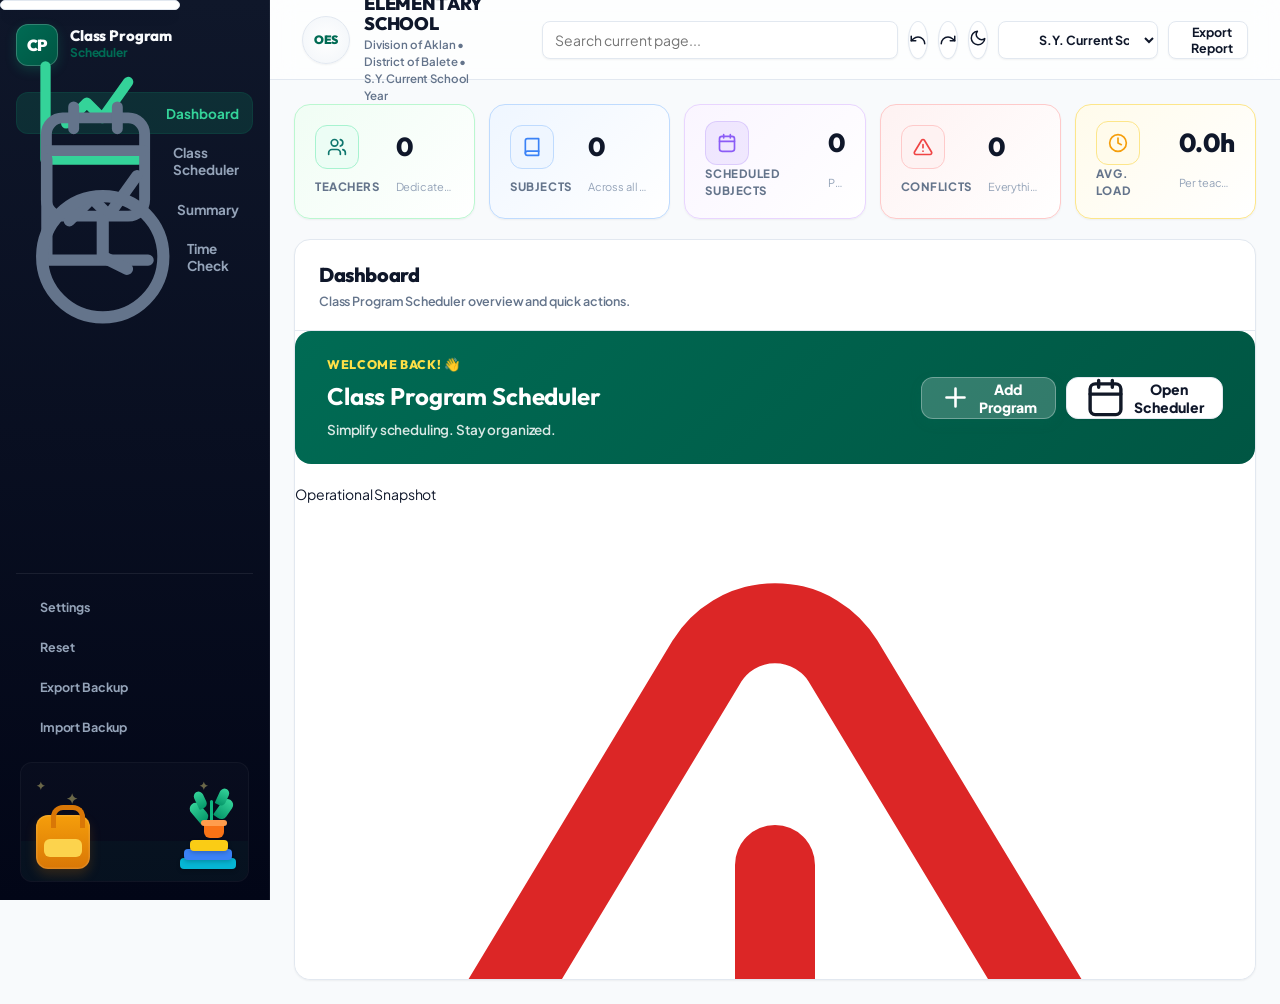
==== commit 76a304bd: "Update class_program_scheduler_v2026-06-15_0025_ISSUE15_COLLAPSIBLE_RAIL_PROGRAM_UI.html" ====
--- a/class_program_scheduler_v2026-06-15_0025_ISSUE15_COLLAPSIBLE_RAIL_PROGRAM_UI.html
+++ b/class_program_scheduler_v2026-06-15_0025_ISSUE15_COLLAPSIBLE_RAIL_PROGRAM_UI.html
@@ -4,187 +4,2261 @@
 <meta charset="utf-8">
 <meta name="viewport" content="width=device-width,initial-scale=1">
 <title>Class Program Matrix</title>
+<link rel="preconnect" href="https://fonts.googleapis.com">
+<link rel="preconnect" href="https://fonts.gstatic.com" crossorigin>
+<link href="https://fonts.googleapis.com/css2?family=Outfit:wght@300;400;500;600;700;800;900&family=Plus+Jakarta+Sans:wght@300;400;500;600;700;800&display=swap" rel="stylesheet">
 <style>
-:root{--bg:#f7f8fa;--panel:#fff;--panel2:#fbfcfd;--line:#e6e8ec;--line2:#eef0f3;--text:#172033;--muted:#667085;--muted2:#98a2b3;--accent:#0f766e;--danger:#b42318;--success:#067647;--shadow:0 1px 2px rgba(16,24,40,.04);--shadow2:0 10px 28px rgba(16,24,40,.10)}
-*{box-sizing:border-box}body{margin:0;font-family:system-ui,-apple-system,BlinkMacSystemFont,"Segoe UI",sans-serif;background:var(--bg);color:var(--text);font-size:14px;letter-spacing:-.01em}button,input,select{font:inherit}button{cursor:pointer}.shell{display:grid;grid-template-columns:260px 1fr;min-height:100vh}.side{background:#101828;color:#d0d5dd;padding:18px;border-right:1px solid rgba(255,255,255,.06)}.brandrow{display:flex;gap:12px;align-items:center;margin-bottom:26px}.brand{width:38px;height:38px;border-radius:12px;background:#0f766e;color:#fff;display:grid;place-items:center;font-weight:900;box-shadow:inset 0 0 0 1px rgba(255,255,255,.10)}.brandtitle{font-weight:850;color:#fff;line-height:1.1}.brandsub{font-size:12px;color:#98a2b3;font-weight:700}.nav{width:100%;height:38px;padding:0 12px;border:0;background:transparent;color:#d0d5dd;border-radius:999px;text-align:left;font-weight:750;margin-bottom:4px;display:flex;align-items:center;gap:10px}.nav svg{width:17px;height:17px;flex:0 0 auto}.nav:hover{background:rgba(255,255,255,.075);color:#fff}.nav.active{background:rgba(255,255,255,.14);color:#fff;box-shadow:inset 0 0 0 1px rgba(255,255,255,.08)}.nav.parent{justify-content:space-between}.navLabel{display:flex;align-items:center;gap:10px}.chev{font-size:12px;color:#98a2b3}.subnav{display:grid;gap:4px;margin:2px 0 10px 26px;padding-left:10px;border-left:1px solid rgba(255,255,255,.12)}.subnav.collapsed{display:none}.subitem{width:100%;min-height:34px;padding:7px 10px;border:0;background:transparent;color:#cbd5e1;border-radius:12px;text-align:left;font-weight:750;font-size:13px;display:flex;align-items:center;gap:8px}.subitem:hover,.subitem.active{background:rgba(255,255,255,.14);color:#fff}.subitem.addProgram{color:#99f6e4;font-weight:850}.subitemName{white-space:nowrap;overflow:hidden;text-overflow:ellipsis}.pill{margin-left:auto;font-size:9px;border:1px solid rgba(255,255,255,.16);border-radius:999px;padding:2px 5px}.grid.full{grid-template-columns:1fr}.grid.full>aside{display:none}.inlineDiag{margin:0 0 12px}.programGrid{display:grid;grid-template-columns:repeat(auto-fit,minmax(230px,1fr));gap:14px}.programCard{border:1px solid var(--line);border-radius:18px;background:#fff;padding:16px;box-shadow:var(--shadow);display:grid;gap:10px}.programType{font-size:11px;text-transform:uppercase;letter-spacing:.08em;color:var(--muted);font-weight:900}.programName{font-size:17px;font-weight:900}.programMeta{font-size:12px;color:var(--muted);font-weight:750;line-height:1.45}.programActions{display:flex;gap:8px;flex-wrap:wrap}.programToolbar{display:flex;justify-content:space-between;gap:12px;align-items:center;margin-bottom:14px}.dashHero{padding:22px;border-radius:20px;background:linear-gradient(135deg,#0f766e,#0b5f59);color:#fff;display:flex;justify-content:space-between;gap:14px;align-items:center}.dashHero h2{margin:0;font-size:24px}.dashHero p{margin:6px 0 0;color:rgba(255,255,255,.78);font-weight:700}.dashActions,.programActions{display:flex;gap:8px;flex-wrap:wrap}.dashGrid{display:grid;grid-template-columns:1.25fr .75fr;gap:16px}.quickGrid{display:grid;grid-template-columns:repeat(auto-fit,minmax(170px,1fr));gap:10px}.quickBtn{border:1px solid var(--line);border-radius:16px;background:#fff;padding:13px;text-align:left;font-weight:850;box-shadow:var(--shadow);display:flex;gap:10px;align-items:center}.statusRow{display:flex;justify-content:space-between;padding:9px 0;border-bottom:1px solid var(--line2);font-size:13px;font-weight:750}.statusTag{font-weight:900;color:var(--accent)}.checkPanel{border:1px solid var(--line);border-radius:14px;background:#fbfcfd;padding:10px;max-height:170px;overflow:auto;display:grid;gap:8px}.checkLine{display:flex;align-items:center;gap:8px;font-weight:750}.note{border:1px solid #bae6fd;background:#f0f9ff;color:#075985;border-radius:12px;padding:10px 12px;font-size:12px;font-weight:750}.settingsModalPanel{max-width:1080px!important;padding:0!important;border-radius:24px!important;overflow:hidden}.settingsHeader{height:66px;display:flex;justify-content:space-between;align-items:center;padding:18px 22px;border-bottom:1px solid var(--line);background:#fff}.settingsHeaderTitle h2{margin:0;font-size:20px}.settingsHeaderTitle span{font-size:12px;color:var(--muted);font-weight:750}.settingsTabs{display:grid;grid-template-columns:220px 1fr;min-height:560px;background:#fff}.settingsNav{border-right:1px solid var(--line);padding:18px 14px;background:#f8fafc;display:grid;align-content:start;gap:6px}.settingsNavBtn{height:42px;padding:0 12px;border:0;background:transparent;border-radius:12px;text-align:left;font-weight:800;color:#52637a;display:flex;align-items:center;gap:10px}.settingsNavBtn.active,.settingsNavBtn:hover{background:#fff;color:#0f766e;box-shadow:0 1px 2px rgba(16,24,40,.05),inset 3px 0 0 #0f766e}.settingsBody{padding:22px;overflow:auto;max-height:76vh;background:#fff}.settingsSectionHead{display:flex;justify-content:space-between;gap:12px;align-items:flex-start;margin-bottom:18px}.settingsSectionTitle h3{margin:0;font-size:18px}.settingsSectionTitle p{margin:4px 0 0;color:var(--muted);font-weight:650;font-size:13px}.settingsCard{border:1px solid var(--line);border-radius:18px;background:#fff;padding:16px;box-shadow:var(--shadow);margin-bottom:14px}.settingsFormGrid{display:grid;grid-template-columns:1fr 1fr;gap:14px 16px}.settingsField{display:grid;gap:7px}.settingsField span{font-size:11px;font-weight:900;color:#667085;text-transform:uppercase;letter-spacing:.07em}.settingsItem,.settingsProgramCard{border:1px solid var(--line);border-radius:16px;padding:12px;background:#fbfcfd;margin-bottom:10px}.settingsItem{display:grid;grid-template-columns:1fr auto;gap:10px;align-items:center}.settingsItemMain{display:flex;align-items:center;gap:10px}.settingsAvatar{width:32px;height:32px;border-radius:11px;display:grid;place-items:center;color:#fff;font-size:11px;font-weight:900}.settingsMini{font-size:12px;color:var(--muted);font-weight:750}.settingsSlotRow{display:grid;grid-template-columns:105px 88px 88px 1fr 105px 112px auto;gap:9px;align-items:end;border:1px solid var(--line);border-radius:16px;background:#fbfcfd;padding:12px;margin-bottom:10px}.settingsAdviserRow{display:grid;grid-template-columns:1fr 1fr auto;gap:10px;align-items:end;margin-top:10px}.settingsAdviserDefault{display:grid;grid-template-columns:180px 1fr;gap:12px;align-items:center;border:1px solid var(--line);border-radius:16px;background:#fbfcfd;padding:12px;margin-bottom:10px}@media(max-width:760px){.settingsTabs,.settingsFormGrid,.settingsSlotRow,.settingsAdviserRow,.settingsAdviserDefault,.dashGrid{grid-template-columns:1fr}.settingsNav{border-right:0;border-bottom:1px solid var(--line)}}.sideActions{border-top:1px solid rgba(255,255,255,.10);margin-top:18px;padding-top:18px;display:grid;gap:8px}
-.top{height:68px;background:rgba(255,255,255,.84);backdrop-filter:blur(18px);border-bottom:1px solid var(--line);display:flex;justify-content:space-between;align-items:center;padding:0 24px;position:sticky;top:0;z-index:30}.school{font-size:17px;font-weight:850;white-space:nowrap;overflow:hidden;text-overflow:ellipsis}.meta{font-size:12px;color:var(--muted);font-weight:700;white-space:nowrap;overflow:hidden;text-overflow:ellipsis}.topActions{display:flex;gap:8px;align-items:center}.main{padding:24px;display:grid;gap:20px}.btn{height:36px;padding:0 14px;border:1px solid var(--line);border-radius:10px;background:#fff;color:#1f2937;font-weight:750;box-shadow:var(--shadow);display:inline-flex;align-items:center;gap:8px;justify-content:center}.btn svg{width:16px;height:16px}.btn:hover{background:#f9fafb;border-color:#d0d5dd;box-shadow:0 4px 12px rgba(16,24,40,.05)}.primary{background:var(--accent);border-color:var(--accent);color:#fff;box-shadow:0 6px 14px rgba(15,118,110,.16)}.danger{color:var(--danger)!important}.input{height:36px;border:1px solid var(--line);border-radius:10px;background:#fff;padding:0 10px;box-shadow:var(--shadow);width:100%}.input:focus{outline:none;border-color:#99f6e4;box-shadow:0 0 0 3px rgba(20,184,166,.12)}.card{background:var(--panel);border:1px solid var(--line);border-radius:20px;box-shadow:var(--shadow)}.kpis{display:grid;grid-template-columns:repeat(5,minmax(0,1fr));gap:14px}.metric{padding:18px;min-height:96px;display:flex;flex-direction:column;gap:7px;justify-content:center}.metricIcon{width:32px;height:32px;border-radius:11px;background:var(--panel2);border:1px solid var(--line2);display:grid;place-items:center}.metricIcon svg{width:18px;height:18px}.metricVal{font-size:28px;line-height:1;font-weight:900;letter-spacing:-.045em}.metricLab{font-size:11px;letter-spacing:.08em;text-transform:uppercase;color:var(--muted);font-weight:850}.grid{display:grid;grid-template-columns:minmax(250px,300px) 1fr;gap:20px}.panel{padding:16px}.panelHead{display:flex;justify-content:space-between;align-items:center;margin-bottom:12px}.panelTitle{font-weight:850;display:flex;align-items:center;gap:8px}.panelTitle svg{width:17px;height:17px}.facultyList{display:grid;gap:8px}.teacher{display:grid;grid-template-columns:32px minmax(0,1fr);gap:10px;align-items:center;width:100%;padding:10px;border-radius:14px;background:#fff;border:1px solid #edf0f3;text-align:left;box-shadow:none;min-width:0;overflow:hidden}.teacher:hover,.teacher.active{background:#fbfcfd;border-color:#dfe3e8;box-shadow:0 4px 10px rgba(16,24,40,.045);transform:translateY(-1px)}.avatar{width:32px;height:32px;border-radius:11px;color:white;display:grid;place-items:center;font-size:11px;font-weight:900;box-shadow:inset 0 0 0 1px rgba(255,255,255,.16)}.teacherName{font-size:13px;font-weight:850;white-space:nowrap;overflow:hidden;text-overflow:ellipsis;line-height:1.2}.teacherMeta{font-size:12px;color:var(--muted);font-weight:700;white-space:nowrap;overflow:hidden;text-overflow:ellipsis;line-height:1.25;margin-top:2px}.teacherMeta .dot{margin-right:5px;vertical-align:-1px}.dot{width:9px;height:9px;border-radius:999px;border:1.5px solid rgba(255,255,255,.9);box-shadow:0 0 0 1px rgba(16,24,40,.18);display:inline-block}.muted{color:var(--muted);font-size:12px;font-weight:700}.alert{border-radius:14px;padding:12px 14px;border:1px solid;font-weight:750;font-size:13px}.ok{background:#ecfdf3;border-color:#abefc6;color:var(--success)}.badbg{background:#fef3f2;border-color:#fecdca;color:var(--danger)}.scheduleHead{padding:16px;border-bottom:1px solid var(--line);display:flex;justify-content:space-between;gap:12px;align-items:flex-end}.scheduleTitle{font-size:20px;font-weight:900;letter-spacing:-.03em}.scheduleSub{color:var(--muted);font-size:13px;font-weight:650}.scroll{overflow:auto;max-height:75vh;background:#fff}table{border-collapse:separate;border-spacing:0;width:100%;min-width:1060px}th{position:sticky;top:0;background:#fbfcfd;z-index:15;text-align:left;padding:14px;border-bottom:1px solid var(--line);color:#475467;font-size:11px;font-weight:850;letter-spacing:.08em;text-transform:uppercase}td{border-bottom:1px solid var(--line2);border-right:1px solid var(--line2);vertical-align:top;background:#fff}.timecol{position:sticky;left:0;z-index:12;background:#fff;min-width:210px;max-width:210px;border-right:1px solid var(--line)}thead .timecol{z-index:25;background:#fbfcfd}.timeCell{padding:14px}.timeLine{display:flex;justify-content:space-between;gap:8px}.timeTitle{font-size:13px;font-weight:900}.timeMeta{font-size:11px;color:var(--muted);font-weight:750;margin-top:4px;text-transform:capitalize}.drop{min-height:92px;padding:10px;display:flex;flex-direction:column;gap:8px}.block{background:linear-gradient(90deg,rgba(248,250,252,.92),#fff 58%);border:1px solid var(--line);border-left:3px solid #94a3b8;border-radius:16px;padding:11px;box-shadow:0 1px 2px rgba(16,24,40,.03)}.block:hover{box-shadow:0 8px 22px rgba(16,24,40,.08);transform:translateY(-1px)}.classHead{display:flex;justify-content:space-between;gap:8px}.classSubject{font-size:11.5px;letter-spacing:.035em;text-transform:uppercase;font-weight:850;color:#344054}.classTeacher{font-size:13px;font-weight:850;margin-top:7px;display:flex;align-items:center;gap:7px}.mins{display:inline-flex;margin-top:8px;padding:3px 8px;border-radius:999px;background:#f3f4f6;border:1px solid #eef0f3;color:#344054;font-size:11.5px;font-weight:850}.add{border:1px solid transparent;background:transparent;color:#98a2b3;border-radius:10px;min-height:32px;font-weight:800}.add:hover{background:#fbfcfd;border:1px dashed #cbd5e1;color:var(--accent)}.univ{margin:10px;border:1px solid var(--line);border-radius:14px;background:#f8fafc;padding:14px;text-align:center;font-weight:850;color:#475467}.kebab{width:28px;height:28px;border:1px solid transparent;border-radius:8px;background:transparent;color:#667085;font-weight:900}.kebab:hover,.kebab.active{border-color:#d0d5dd;background:#fff;box-shadow:var(--shadow)}.menu{position:fixed;min-width:190px;background:#fff;border:1px solid var(--line);border-radius:14px;box-shadow:var(--shadow2);z-index:9999;overflow:hidden;display:none;padding:4px}.menu.show{display:block}.menu button{display:block;width:100%;text-align:left;padding:9px 10px;border:0;background:transparent;border-radius:10px;font-size:13px;font-weight:800}.menu button:hover{background:#f8fafc}.modal{display:none;position:fixed;inset:0;background:rgba(15,23,42,.52);z-index:80;align-items:center;justify-content:center;padding:20px}.modal.show{display:flex}.modalPanel{width:100%;max-width:720px;background:#fff;border:1px solid var(--line);border-radius:20px;box-shadow:var(--shadow2);padding:20px}.formGrid{display:grid;grid-template-columns:1fr 1fr;gap:14px}.label{font-size:13px;font-weight:800;color:#344054}.resetGrid{display:grid;grid-template-columns:1fr 1fr;gap:14px}.resetOption{border:1px solid var(--line);border-radius:16px;background:#fff;text-align:left;padding:14px;box-shadow:var(--shadow)}.resetOption:hover{border-color:#99f6e4;background:#fbfffe;box-shadow:0 4px 12px rgba(16,24,40,.05)}.toast{position:fixed;right:20px;top:20px;background:#111827;color:white;border-radius:12px;padding:12px 14px;font-weight:800;z-index:120}.empty{padding:40px;text-align:center;color:var(--muted);font-weight:750}.settingsTabs{display:grid;grid-template-columns:180px 1fr;min-height:420px}.settingsNav{border-right:1px solid var(--line);padding:14px;display:grid;align-content:start;gap:8px}.settingsBody{padding:18px;overflow:auto;max-height:75vh}.row{display:grid;grid-template-columns:1fr auto;gap:8px;margin-bottom:8px}.slotRow{display:grid;grid-template-columns:110px 90px 90px 1fr 100px 110px auto;gap:8px;margin-bottom:8px}@media(max-width:1100px){.kpis{grid-template-columns:repeat(2,1fr)}.grid{grid-template-columns:1fr}.shell{grid-template-columns:1fr}.side{display:none}}@media(max-width:760px){.formGrid,.resetGrid,.settingsTabs{grid-template-columns:1fr}.slotRow{grid-template-columns:1fr 1fr}.topActions .input{display:none}}
-
-/* UI polish: icon sizing, schedule header button alignment, and diagnostics details */
-.nav svg,.subitem svg,.quickBtn svg,.dashActions .btn svg,.programActions .btn svg,.settingsNavBtn svg,.settingsNavBtn>svg,.settingsNavBtn span svg,.settingsNavBtn .icon,.sideActions .btn svg,#viewControls .btn svg{width:16px!important;height:16px!important;min-width:16px!important;max-width:16px!important;min-height:16px!important;max-height:16px!important;flex:0 0 16px!important;display:block!important}.metricIcon svg{width:18px!important;height:18px!important;min-width:18px!important;max-width:18px!important;min-height:18px!important;max-height:18px!important}.subitem,.settingsNavBtn,.quickBtn,.sideActions .btn{overflow:hidden!important;min-width:0!important}.subitem span,.settingsNavBtn span,.quickBtn span{min-width:0!important;overflow:hidden!important;text-overflow:ellipsis!important;white-space:nowrap!important}.scheduleHead{align-items:center!important}.scheduleHead>div:first-child{min-width:0!important}#viewControls{display:flex!important;align-items:center!important;justify-content:flex-end!important;gap:8px!important;flex-wrap:wrap!important;min-width:fit-content!important}#viewControls .btn{height:38px!important;min-height:38px!important;line-height:1!important;display:inline-flex!important;align-items:center!important;justify-content:center!important;gap:8px!important;white-space:nowrap!important;flex:0 0 auto!important;margin:0!important}.inlineDiag{display:grid;gap:8px;margin:0 0 12px 0}.diagTitle{font-weight:900}.diagDetails{margin:0;padding-left:18px;display:grid;gap:6px}.diagDetails li{line-height:1.35}.diagHint{font-size:12px;font-weight:800;color:inherit;opacity:.86}@media(max-width:760px){.scheduleHead{align-items:flex-start!important;flex-direction:column!important}#viewControls{justify-content:flex-start!important;min-width:0!important;width:100%!important}}
-
-
-/* Minimal Scheduled Subject Card redesign
-   Pastel background and border are based on the assigned TEACHER color, not the subject. */
-.drop{min-height:104px!important;padding:10px!important;gap:8px!important}.block{--card-color:#0f766e;border:1.5px solid var(--card-color)!important;border-left:1.5px solid var(--card-color)!important;border-radius:14px!important;padding:11px 12px!important;min-height:92px!important;box-shadow:none!important;display:flex!important;flex-direction:column!important;justify-content:space-between!important;gap:8px!important}.block:hover{box-shadow:none!important;transform:none!important;filter:saturate(1.02)!important}.classHead{display:flex!important;align-items:flex-start!important;justify-content:space-between!important;gap:8px!important}.classSubject{color:var(--card-color)!important;font-size:13px!important;line-height:1.2!important;font-weight:900!important;letter-spacing:0!important;text-transform:none!important}.classTeacher{color:#344054!important;font-size:12px!important;line-height:1.25!important;font-weight:750!important;margin-top:0!important;display:block!important}.block .dot{display:none!important}.mins{align-self:flex-start!important;margin-top:0!important;padding:3px 8px!important;border-radius:999px!important;background:rgba(255,255,255,.78)!important;border:1px solid rgba(255,255,255,.72)!important;color:var(--card-color)!important;font-size:11px!important;font-weight:900!important}.block .kebab{width:24px!important;height:24px!important;min-width:24px!important;border-radius:8px!important;color:#667085!important;background:rgba(255,255,255,.42)!important}.block .kebab:hover,.block .kebab.active{background:#fff!important;border-color:rgba(16,24,40,.10)!important}.add{min-height:82px!important;width:100%!important;border:1.5px dashed #d8dee8!important;border-radius:14px!important;background:#fff!important;color:#c1cad8!important;font-size:24px!important;font-weight:500!important;display:flex!important;align-items:center!important;justify-content:center!important;box-shadow:none!important}.add:hover{background:#fbfcfd!important;border-color:#9ca3af!important;color:#64748b!important}
-/* Compact Scheduled Subject modal redesign */
-.classModalPanel{max-width:520px!important;border-radius:28px!important;padding:24px!important;background:#fff!important}.classModalHeader{display:flex;align-items:center;justify-content:space-between;margin-bottom:18px}.classModalHeader h2{margin:0;font-size:18px;letter-spacing:-.025em}.classModalBody{display:grid;gap:14px}.classModalBody .formGrid{display:grid!important;grid-template-columns:1fr!important;gap:14px!important}.classModalBody .formGrid.compactTwo{grid-template-columns:1fr 1fr!important}.classModalBody .label{display:grid;gap:7px;font-size:11px!important;text-transform:uppercase;letter-spacing:.05em;color:#667085;font-weight:900}.classModalBody .input{height:38px!important;border-radius:12px!important;background:#f8fafc!important;border-color:#d8dee8!important;box-shadow:none!important;color:#344054!important;font-weight:650!important}.classModalBody .input:focus{background:#fff!important;border-color:#99f6e4!important;box-shadow:0 0 0 3px rgba(20,184,166,.12)!important}.classContext{border:1px solid #e6e8ec;background:#fbfcfd;border-radius:14px;padding:10px 12px;color:#475467;font-size:12px;font-weight:800;line-height:1.35}.classModalFooter{display:flex;align-items:center;justify-content:flex-end;gap:10px;margin-top:20px}.classModalFooter .btn{height:40px!important;border-radius:12px!important}.contextHidden{display:none!important}@media(max-width:560px){.classModalBody .formGrid.compactTwo{grid-template-columns:1fr!important}.classModalPanel{max-width:calc(100vw - 28px)!important;padding:20px!important}}
-
-
-/* v2026-06-14_1036: Sticky Teacher Workload + drag teacher to schedule + inline subject modal */
-.grid>aside{
-  position:sticky !important;
-  top:88px !important;
-  align-self:start !important;
-  max-height:calc(100vh - 104px) !important;
-  overflow:auto !important;
-  scrollbar-width:thin;
-}
-.grid>aside .card.panel:first-child{
-  position:relative !important;
-}
-.teacher[draggable="true"]{
-  cursor:grab !important;
-}
-.teacher[draggable="true"]:active{
-  cursor:grabbing !important;
-}
-.drop.teacherReady{
-  outline:2px dashed rgba(15,118,110,.38) !important;
-  outline-offset:-5px !important;
-  background:rgba(240,253,250,.55) !important;
-}
-.classModalHeader{
-  justify-content:flex-start !important;
-  margin-bottom:18px !important;
-}
-.classNotice{
-  display:none;
-  border-radius:14px;
-  padding:10px 12px;
-  font-size:12px;
-  font-weight:800;
-  line-height:1.35;
-  border:1px solid #d8dee8;
-  background:#fbfcfd;
-  color:#475467;
-  margin-bottom:14px;
-}
-.classNotice.show{display:block}
-.classNotice.error{background:#fef3f2;border-color:#fecdca;color:#b42318}
-.classNotice.ok{background:#ecfdf3;border-color:#abefc6;color:#067647}
-.classNotice.info{background:#f0f9ff;border-color:#bae6fd;color:#075985}
-.contextHidden{display:none !important}
-@media(max-width:1100px){.grid>aside{position:static!important;max-height:none!important;overflow:visible!important}}
-
-
-/* FINAL UI MERGE 2026-06-14: sidebar, dashboard widgets, hero, dashboard panels, teaching-load summary */
-/* Sidebar */
-.shell{grid-template-columns:260px 1fr!important}.side{position:sticky;top:0;height:100vh;overflow:hidden;display:flex!important;flex-direction:column!important;padding:20px 18px!important;background:radial-gradient(circle at 18% 4%,rgba(20,184,166,.28),transparent 28%),linear-gradient(165deg,#062021 0%,#063f3c 48%,#031617 100%)!important;color:#d7f3ef!important;border-right:1px solid rgba(153,246,228,.18)!important;box-shadow:inset -1px 0 0 rgba(255,255,255,.04)}.brandrow{margin-bottom:22px!important}.brand{width:38px!important;height:38px!important;border-radius:12px!important;background:linear-gradient(135deg,#14b8a6,#0f766e)!important;color:#eafffb!important;box-shadow:0 10px 22px rgba(20,184,166,.18),inset 0 0 0 1px rgba(255,255,255,.18)!important}.brandtitle{font-size:15px!important;font-weight:950!important;color:#fff!important}.brandsub{font-size:12px!important;color:#a7f3d0!important;font-weight:750!important}#nav{display:grid;gap:4px}.nav{height:38px!important;border-radius:12px!important;color:#d7f3ef!important;font-weight:850!important;margin-bottom:0!important;background:transparent!important}.nav svg{width:16px!important;height:16px!important}.nav:hover{background:rgba(20,184,166,.12)!important;color:#fff!important}.nav.active{background:rgba(20,184,166,.20)!important;color:#fff!important;box-shadow:inset 0 0 0 1px rgba(153,246,228,.08)!important}.chev{color:#99f6e4!important}.subnav{margin:2px 0 12px 34px!important;padding-left:14px!important;border-left:1px solid rgba(153,246,228,.22)!important;gap:3px!important}.subitem{min-height:30px!important;padding:6px 8px!important;border-radius:10px!important;color:#d7f3ef!important;font-size:12px!important;font-weight:750!important}.subitem.addProgram{color:#7cf8d6!important;font-weight:950!important}.pill{background:rgba(255,255,255,.07)!important;border-color:rgba(153,246,228,.22)!important;color:#eafffb!important}.sideActions{border-top:1px solid rgba(153,246,228,.18)!important;margin-top:16px!important;padding-top:14px!important;display:grid!important;gap:8px!important}.sideActions .btn{height:34px!important;justify-content:flex-start!important;border-radius:10px!important;background:rgba(2,44,42,.42)!important;border:1px solid rgba(153,246,228,.24)!important;color:#eafffb!important;box-shadow:none!important;font-weight:850!important}.sideActions .btn:hover{background:rgba(20,184,166,.14)!important;border-color:rgba(153,246,228,.42)!important}.sideFooterArt{position:relative;height:170px;margin-top:auto;border-radius:22px;overflow:hidden;background:radial-gradient(circle at 70% 55%,rgba(20,184,166,.20),transparent 34%),linear-gradient(180deg,rgba(20,184,166,.05),rgba(20,184,166,.13))}.sideFooterArt:before{content:"";position:absolute;left:8px;right:8px;bottom:-36px;height:94px;border-radius:50%;background:rgba(20,184,166,.13)}.star{position:absolute;color:#fde68a;font-size:12px;font-weight:900}.star.s1{left:8px;top:42px}.star.s2{left:38px;top:34px;font-size:16px}.star.s3{left:104px;top:33px}.star.s4{right:13px;top:19px;color:#66e7d4}.bag{position:absolute;left:20px;bottom:16px;width:80px;height:82px;border-radius:20px 20px 18px 18px;background:linear-gradient(180deg,#ffb22e,#fb8500);box-shadow:0 12px 20px rgba(251,133,0,.20),inset 0 0 0 2px rgba(255,255,255,.15)}.bag:before{content:"";position:absolute;left:22px;top:-15px;width:34px;height:25px;border:7px solid #ff7a00;border-bottom:0;border-radius:24px 24px 0 0}.bag:after{content:"";position:absolute;left:12px;right:12px;bottom:20px;height:28px;border-radius:9px;background:#ffc247}.bagPocket{position:absolute;left:27px;bottom:30px;width:26px;height:6px;border-radius:999px;background:#ef6c00;z-index:2}.books{position:absolute;right:14px;bottom:14px;width:86px;height:48px}.book{position:absolute;right:0;height:15px;border-radius:6px;box-shadow:0 4px 10px rgba(2,6,23,.15)}.b1{bottom:0;width:82px;background:#22c1dc}.b2{bottom:13px;width:72px;background:#3b82f6;right:5px}.b3{bottom:26px;width:58px;background:#facc15;right:14px}.plant{position:absolute;right:30px;bottom:61px;width:42px;height:70px}.stem{position:absolute;left:19px;bottom:0;width:4px;height:54px;border-radius:999px;background:#10b981}.leaf{position:absolute;width:18px;height:32px;border-radius:18px 18px 18px 3px;background:linear-gradient(180deg,#34d399,#059669);transform-origin:bottom center}.l1{left:5px;bottom:24px;transform:rotate(-42deg)}.l2{left:22px;bottom:28px;transform:rotate(38deg)}.l3{left:2px;bottom:44px;transform:rotate(-26deg) scale(.82)}.l4{left:23px;bottom:48px;transform:rotate(25deg) scale(.82)}.pot{position:absolute;left:10px;bottom:-2px;width:28px;height:20px;border-radius:0 0 9px 9px;background:#fb923c}.pot:before{content:"";position:absolute;left:-4px;top:-5px;width:36px;height:8px;border-radius:999px;background:#fdba74}
-/* Dashboard KPI widget redesign */
-/* KPI widgets */
-.kpis{display:grid!important;grid-template-columns:repeat(5,minmax(150px,1fr))!important;gap:12px!important}.metric{position:relative!important;min-height:92px!important;padding:16px!important;border-radius:16px!important;display:grid!important;grid-template-columns:46px 1fr!important;grid-template-rows:auto auto auto!important;column-gap:12px!important;align-items:center!important;overflow:hidden!important}.metric:after{content:"✦";position:absolute;right:12px;top:10px;font-size:16px;color:var(--metric-star,#cbd5e1);opacity:.70}.metricIcon{grid-row:1/4!important;width:44px!important;height:44px!important;border-radius:999px!important;border:0!important;background:var(--metric-icon-bg,#eef2ff)!important}.metricIcon svg{width:22px!important;height:22px!important}.metricVal{font-size:22px!important;font-weight:950!important;color:#0f1f35!important}.metricLab{font-size:12px!important;text-transform:none!important;color:#24364f!important;font-weight:900!important;letter-spacing:0!important}.metricSub{font-size:11px!important;color:#64748b!important;font-weight:750!important;white-space:nowrap!important;overflow:hidden!important;text-overflow:ellipsis!important}.metric.teachers{background:linear-gradient(135deg,#f3fffb,#fff)!important;border-color:#bfeee0!important;--metric-icon-bg:#d6f7ea;--metric-star:#5eead4}.metric.subjects{background:linear-gradient(135deg,#f5f8ff,#fff)!important;border-color:#d8e4ff!important;--metric-icon-bg:#e0eaff;--metric-star:#a5b4fc}.metric.scheduled{background:linear-gradient(135deg,#fbf7ff,#fff)!important;border-color:#eadcff!important;--metric-icon-bg:#f0ddff;--metric-star:#d8b4fe}.metric.conflicts{background:linear-gradient(135deg,#fff6f6,#fff)!important;border-color:#ffd5d8!important;--metric-icon-bg:#ffe0e6;--metric-star:#fecdd3}.metric.avgload{background:linear-gradient(135deg,#fffaf0,#fff)!important;border-color:#f9dfb4!important;--metric-icon-bg:#ffe8b8;--metric-star:#fde68a}
-/* Hero */
-.dashPage{padding:16px;display:grid;gap:16px}.dashHero{position:relative!important;min-height:174px!important;border-radius:22px!important;padding:28px 32px 24px!important;overflow:hidden!important;background:radial-gradient(circle at 88% 34%,rgba(20,184,166,.22),transparent 26%),linear-gradient(135deg,#07504b 0%,#064843 48%,#043331 100%)!important;color:#fff!important;display:grid!important;grid-template-columns:minmax(260px,1fr) 520px 190px!important;align-items:center!important;gap:20px!important}.heroText{position:relative;z-index:2}.heroWelcome{font-size:18px;font-weight:950;color:#fde68a;margin-bottom:12px}.heroText h2{font-size:30px!important;margin:0 0 10px!important}.heroText p{font-size:18px!important;color:#e0fffb!important;font-weight:800!important}.heroActions{position:relative;z-index:3;display:grid!important;gap:12px!important}.heroActions .btn{height:44px!important;border-radius:12px!important;font-weight:950!important}.heroActions .btn.primary{background:#0f9f8f!important;border-color:#0f9f8f!important}.heroActions .btn:not(.primary){background:#fff!important;color:#1f2937!important}.heroArt{position:relative;z-index:2;height:150px}.heroDesk{position:absolute;left:52px;right:20px;bottom:-8px;height:46px;border-radius:50%;background:linear-gradient(180deg,#fb923c,#ea580c)}.heroLaptop{position:absolute;right:106px;bottom:17px;width:190px;height:110px;border-radius:10px;background:#20243a;box-shadow:0 14px 28px rgba(0,0,0,.28)}.heroLaptop:before{content:"";position:absolute;left:9px;right:9px;top:9px;bottom:12px;border-radius:6px;background:#f8fafc}.heroTopbar{position:absolute;left:17px;right:17px;top:17px;height:15px;border-radius:4px;background:#7c3aed}.heroCalendar{position:absolute;left:20px;right:20px;top:38px;bottom:22px;display:grid;grid-template-columns:repeat(5,1fr);grid-template-rows:repeat(3,1fr);gap:5px}.calCell{border-radius:4px;background:#eef2ff}.calCell.on1{background:#a78bfa}.calCell.on2{background:#ef4444}.calCell.on3{background:#10b981}.calCell.on4{background:#f59e0b}.heroBooks{position:absolute;left:38px;bottom:26px;width:135px;height:70px}.heroBook{position:absolute;left:0;height:17px;border-radius:5px}.hb1{bottom:0;width:132px;background:#fb7185}.hb2{bottom:16px;width:124px;background:#60a5fa;left:6px}.hb3{bottom:32px;width:112px;background:#f97316;left:14px}.hb4{bottom:48px;width:92px;background:#38bdf8;left:28px}.heroPlant{position:absolute;left:120px;bottom:80px;width:82px;height:74px}.heroCup{position:absolute;right:30px;bottom:39px;width:52px;height:70px;border-radius:7px 7px 18px 18px;background:#67e8f9}.pencil{position:absolute;bottom:58px;width:7px;height:55px;border-radius:999px;background:#f59e0b}.p1{right:65px;transform:rotate(-8deg)}.p2{right:48px;background:#ef4444;transform:rotate(5deg)}.p3{right:34px;background:#8b5cf6;transform:rotate(13deg)}.heroSpark{position:absolute;color:#fde68a;font-weight:950}.hs1{left:40%;top:32px}.hs2{right:235px;top:32px;font-size:18px}.hs3{right:170px;top:16px}.hs4{left:36%;top:72px;font-size:12px}
-/* Dashboard panels */
-.quickPanel,.programPanel,.setupPanel{border:1px solid var(--line)!important;border-radius:22px!important;background:#fff!important}.quickPanel{position:relative!important;padding:18px!important;overflow:hidden!important}.quickTitle{display:flex;align-items:center;gap:10px;font-size:17px;font-weight:950;margin-bottom:14px}.quickTitle .bolt{color:#f59e0b;font-size:20px}.quickGrid{display:grid!important;grid-template-columns:repeat(4,minmax(160px,1fr))!important;gap:16px!important}.quickBtn{height:50px!important;border-radius:13px!important;justify-content:center!important;font-size:14px!important;font-weight:950!important;border-width:1.5px!important}.quickBtn:nth-child(1){border-color:#a7f3d0!important;color:#065f46!important;background:linear-gradient(135deg,#f0fdfa,#fff)!important}.quickBtn:nth-child(2){border-color:#bfdbfe!important;color:#172554!important;background:linear-gradient(135deg,#eff6ff,#fff)!important}.quickBtn:nth-child(3){border-color:#e9d5ff!important;color:#4c1d95!important;background:linear-gradient(135deg,#faf5ff,#fff)!important}.quickBtn:nth-child(4){border-color:#fed7aa!important;color:#7c2d12!important;background:linear-gradient(135deg,#fff7ed,#fff)!important}.dashGrid{display:grid!important;grid-template-columns:1.4fr .72fr!important;gap:16px!important}.programPanel,.setupPanel{padding:18px!important}.dashPanelHead{display:flex;align-items:center;justify-content:space-between;gap:12px;margin-bottom:10px}.dashPanelTitle{display:flex;align-items:center;gap:10px;font-size:16px;font-weight:950;color:#0f1f35}.programPanel .programGrid{grid-template-columns:repeat(auto-fit,minmax(230px,1fr))!important;gap:14px!important}.programPanel .programCard{position:relative!important;min-height:230px!important;padding:18px!important;border-radius:17px!important;overflow:hidden!important;box-shadow:none!important}.programPanel .programCard.kindergarten{background:linear-gradient(135deg,#f0fdfa,#fff)!important}.programPanel .programCard.g12{background:linear-gradient(135deg,#f8fbff,#fff)!important}.programPanel .programCard.g36{background:linear-gradient(135deg,#fbf7ff,#fff)!important}.progArt{position:absolute;right:18px;bottom:20px;width:88px;height:88px;pointer-events:none}.artStar:before{content:"★";position:absolute;right:12px;bottom:28px;font-size:56px;color:#fbbf24}.artBook:before{content:"";position:absolute;right:20px;bottom:12px;width:46px;height:62px;border-radius:8px;background:#ef4444;transform:rotate(18deg)}.artBook:after{content:"✎";position:absolute;right:0;bottom:22px;font-size:42px;color:#f59e0b}.artTrophy:before{content:"🏆";position:absolute;right:26px;bottom:38px;font-size:48px}.artTrophy:after{content:"";position:absolute;right:0;bottom:0;width:80px;height:42px;border-radius:8px;background:linear-gradient(#60a5fa 0 33%,#f97316 33% 66%,#34d399 66%)}.setupBadge{height:34px;padding:0 12px;border-radius:10px;border:1px solid #fed7aa;background:#fff7ed;color:#f97316;display:inline-flex;align-items:center;gap:7px;font-size:12px;font-weight:950}.setupRows{display:grid;border-top:1px solid var(--line)}.setupRow{display:grid;grid-template-columns:32px 1fr auto;gap:10px;align-items:center;min-height:42px;border-bottom:1px solid var(--line);font-weight:850}.setupIcon{width:26px;height:26px;border-radius:8px;display:grid;place-items:center}.setupRow .count{font-weight:950;color:#0f766e}.setupOk{display:grid;grid-template-columns:32px 1fr auto;gap:10px;align-items:center;border:1px solid #abefc6;background:#ecfdf3;border-radius:16px;padding:14px;margin-top:14px}.setupOkIcon{width:26px;height:26px;border-radius:50%;background:#12b76a;color:white;display:grid;place-items:center;font-weight:950}.setupOk b{color:#067647}.setupOk p{margin:2px 0 0;color:#475467;font-weight:750}.confetti{font-size:34px}
-/* Teaching Load Summary */
-.summaryControls{display:grid;grid-template-columns:minmax(260px,1.4fr) minmax(190px,.8fr) minmax(120px,.45fr) minmax(150px,.55fr) minmax(150px,.55fr);gap:10px;align-items:center;margin:0 0 14px}.summaryControls .input{width:100%;min-width:0}.loadSummaryWrap{padding:16px}.loadSummaryTable{width:100%;min-width:1180px;border-collapse:separate;border-spacing:0;border:1px solid var(--line);border-radius:18px;overflow:hidden;background:#fff}.loadSummaryTable th{background:#f3f6fa;color:#172033;text-align:left;font-size:11px;font-weight:950;letter-spacing:.08em;text-transform:uppercase;padding:14px 12px;border-bottom:1px solid var(--line);border-right:1px solid var(--line)}.loadSummaryTable td{padding:14px 12px;border-bottom:1px solid var(--line);border-right:1px solid var(--line);vertical-align:middle}.facultyCell{display:flex;gap:10px;align-items:center;min-width:230px}.facultyMark{width:10px;height:10px;border-radius:50%;flex:0 0 10px}.facultyName{font-size:13px;font-weight:950}.adviserBadge{display:inline-flex;margin-top:6px;padding:3px 6px;border-radius:6px;background:#fff4cc;color:#92400e;font-size:10px;font-weight:950;text-transform:uppercase}.levelPills{display:flex;gap:5px;flex-wrap:wrap}.levelPill{display:inline-flex;align-items:center;justify-content:center;min-width:34px;height:24px;border-radius:999px;padding:0 8px;font-size:11px;font-weight:950;border:1px solid}.level-K{background:#f4f0ff;color:#6941c6;border-color:#d9d6fe}.level-ES{background:#ecfdf3;color:#067647;border-color:#abefc6}.level-JHS{background:#eff8ff;color:#175cd3;border-color:#b2ddff}.level-SHS{background:#fff7ed;color:#b54708;border-color:#fed7aa}.advisoryCell{text-align:center;font-weight:800}.subjectPills{display:flex;gap:7px;flex-wrap:wrap}.subjectPill{display:inline-flex;padding:6px 9px;border-radius:7px;border:1px solid #dbe4ef;background:#f8fbff;font-size:11px;font-weight:900}.noSubjects{font-size:12px;color:#98a2b3;font-weight:800;font-style:italic}.totalLoadCell{text-align:center;font-weight:950}.hoursText{font-size:12px;color:var(--muted);font-weight:850;margin-top:3px}.statusPill{display:inline-grid;gap:2px;justify-items:center;border-radius:999px;padding:8px 12px;font-size:11px;font-weight:950;text-transform:uppercase;border:1px solid}.statusPill small{font-size:10px;text-transform:none}.status-underload{background:#eff8ff;color:#0057a8;border-color:#b9e6ff}.status-met{background:#ecfdf3;color:#067647;border-color:#abefc6}.status-overload{background:#fef3f2;color:#b42318;border-color:#fecdca}
-@media(max-width:1260px){.kpis{grid-template-columns:repeat(3,minmax(160px,1fr))!important}.dashHero{grid-template-columns:1fr 360px!important}.heroActions{grid-column:1/-1;grid-template-columns:repeat(2,minmax(160px,1fr))!important}.dashGrid{grid-template-columns:1fr!important}.quickGrid{grid-template-columns:repeat(2,1fr)!important}}@media(max-width:760px){.kpis,.quickGrid{grid-template-columns:1fr!important}.dashHero{grid-template-columns:1fr!important;padding:24px!important}.heroArt{display:none}.side{position:static!important;height:auto!important}.sideFooterArt{display:none}.summaryControls{grid-template-columns:1fr}.shell{grid-template-columns:1fr!important}}
-
-
-/* Dashboard guidance upgrade: setup status logic, checklist, next-step actions, program status pills */
-.setupBadge.setup-needed{border-color:#fed7aa!important;background:#fff7ed!important;color:#b54708!important}.setupBadge.review-needed{border-color:#fecdca!important;background:#fef3f2!important;color:#b42318!important}.setupBadge.all-good{border-color:#abefc6!important;background:#ecfdf3!important;color:#067647!important}.setupChecklist{display:grid;gap:8px;margin-top:2px}.setupCheckItem{display:grid;grid-template-columns:28px 1fr auto;gap:9px;align-items:center;border:1px solid var(--line);border-radius:13px;padding:9px 10px;background:#fbfcfd}.setupCheckIcon{width:24px;height:24px;border-radius:999px;display:grid;place-items:center;font-weight:950;font-size:13px}.setupCheckItem.done .setupCheckIcon{background:#ecfdf3;color:#067647}.setupCheckItem.todo .setupCheckIcon{background:#fff7ed;color:#b54708}.setupCheckTitle{font-weight:900;color:#172033}.setupCheckHint{font-size:11px;color:var(--muted);font-weight:750;margin-top:1px}.setupCheckCount{font-size:12px;font-weight:950;color:#0f766e}.nextStepBox{border:1px solid #bae6fd;background:#f0f9ff;border-radius:16px;padding:13px;display:grid;gap:10px}.nextStepBox b{color:#075985}.nextStepBox p{margin:0;color:#475467;font-weight:750;font-size:12px}.programStatusPill{position:absolute;right:14px;top:14px;border-radius:999px;padding:5px 9px;font-size:10px;font-weight:950;text-transform:uppercase;letter-spacing:.045em;border:1px solid}.programStatus-empty{background:#fff7ed;color:#b54708;border-color:#fed7aa}.programStatus-progress{background:#eff8ff;color:#175cd3;border-color:#b2ddff}.programStatus-ready{background:#ecfdf3;color:#067647;border-color:#abefc6}.programStatus-conflict{background:#fef3f2;color:#b42318;border-color:#fecdca}.programStats{display:flex;gap:6px;flex-wrap:wrap;margin-top:2px}.programMiniStat{display:inline-flex;align-items:center;border:1px solid #e6e8ec;background:#fff;border-radius:999px;padding:4px 8px;font-size:11px;font-weight:850;color:#475467}.programTip{font-size:11px;color:#667085;font-weight:750;margin-top:2px;max-width:75%}.setupOk.setupWarn{border-color:#fed7aa!important;background:#fff7ed!important}.setupOk.setupWarn .setupOkIcon{background:#f59e0b!important}.setupOk.setupBad{border-color:#fecdca!important;background:#fef3f2!important}.setupOk.setupBad .setupOkIcon{background:#ef4444!important}.setupOk.setupBad b{color:#b42318!important}.setupOk.setupWarn b{color:#b54708!important}@media(max-width:680px){.programTip{max-width:100%}.programStatusPill{position:static;justify-self:start;margin-bottom:4px}.programPanel .programName,.programPanel .programMeta{max-width:100%!important}}
-
-
-/* Dashboard/scheduler cleanup: hide duplicate dashboard header and remove scheduler empty-state clutter */
-.grid.dashboardView .scheduleHead{display:none!important}.grid.dashboardView .scroll{border-top:0!important}.schedulerEmptyNote{padding:26px 16px;color:var(--muted);font-weight:800;text-align:center;border:1px dashed var(--line);border-radius:16px;background:#fbfcfd}.programToolbar.noAction{justify-content:flex-start!important}
-
-
-/* Dashboard full-page scroll fix: remove internal scrollbar and outer card frame on dashboard */
-.grid.dashboardView > section.card{background:transparent!important;border:0!important;box-shadow:none!important}.grid.dashboardView .scroll{max-height:none!important;overflow:visible!important;background:transparent!important}.grid.dashboardView{gap:0!important}.grid.dashboardView #content{width:100%!important}
-
-
-/* Teacher profile settings redesign */
-.teacherSettingsList{display:grid;gap:12px}.teacherProfileCard{display:grid;grid-template-columns:52px 1fr auto;gap:14px;align-items:center;border:1px solid var(--line);border-radius:18px;background:#fff;padding:14px;box-shadow:var(--shadow)}.teacherProfileAvatar{width:52px;height:52px;border-radius:16px;display:grid;place-items:center;color:#fff;font-size:14px;font-weight:950;box-shadow:inset 0 0 0 1px rgba(255,255,255,.18)}.teacherProfileName{font-size:14px;font-weight:950;color:#172033;letter-spacing:-.02em}.teacherProfileMeta{display:flex;gap:8px;flex-wrap:wrap;margin-top:6px}.teacherProfilePill{display:inline-flex;align-items:center;gap:5px;border:1px solid #e6e8ec;background:#fbfcfd;border-radius:999px;padding:4px 8px;color:#475467;font-size:11px;font-weight:850}.teacherProfileLoad{font-size:12px;color:var(--muted);font-weight:800;margin-top:7px}.teacherProfileActions{display:flex;gap:8px;align-items:center}.teacherModalPanel{max-width:520px!important;border-radius:24px!important}.teacherAvatarPreview{display:flex;align-items:center;gap:12px;border:1px solid var(--line);background:#fbfcfd;border-radius:16px;padding:12px}.teacherAvatarBig{width:56px;height:56px;border-radius:18px;display:grid;place-items:center;color:#fff;font-size:16px;font-weight:950}.requiredMark{color:#b42318;font-weight:950}@media(max-width:640px){.teacherProfileCard{grid-template-columns:44px 1fr}.teacherProfileActions{grid-column:1/-1;justify-content:flex-end}.teacherProfileAvatar{width:44px;height:44px;border-radius:14px}}
-
-.teacherTop{display:flex;align-items:center;gap:8px;min-width:0}.teacherTop .teacherName{flex:1;min-width:0}.teacherEditBtn{height:26px!important;padding:0 8px!important;border-radius:8px!important;font-size:11px!important;box-shadow:none!important;flex:0 0 auto}.classTeacherMeta{color:#475467!important;font-size:11.5px!important;line-height:1.25!important;font-weight:800!important;margin-top:3px!important}
-
-/* Teacher Workload load-status enhancement without recommendation line */
-.teacherStatusRow{display:flex;align-items:center;gap:6px;flex-wrap:wrap;margin-top:7px}.workloadStatusPill{display:inline-flex;align-items:center;justify-content:center;border-radius:999px;padding:4px 8px;font-size:10px;font-weight:950;text-transform:uppercase;border:1px solid;letter-spacing:.035em;line-height:1}.workloadStatusPill small{font-size:10px;text-transform:none;letter-spacing:0;font-weight:850;margin-left:5px}.workloadStatusPill.status-underload{background:#eff8ff;color:#0057a8;border-color:#b9e6ff}.workloadStatusPill.status-met{background:#ecfdf3;color:#067647;border-color:#abefc6}.workloadStatusPill.status-overload{background:#fef3f2;color:#b42318;border-color:#fecdca}.teacher[data-status="overload"]{border-color:#fecdca!important;background:linear-gradient(135deg,#fffafa,#fff)!important}.teacher[data-status="underload"]{border-color:#b9e6ff!important;background:linear-gradient(135deg,#f8fcff,#fff)!important}.teacher[data-status="met"]{border-color:#abefc6!important;background:linear-gradient(135deg,#f8fffb,#fff)!important}
-
-
-/* Master/Learner load counting, program reorder, and clickable diagnostics */
-.teacherStatusRow{display:flex;align-items:center;gap:6px;flex-wrap:wrap;margin-top:7px}.workloadStatusPill{display:inline-flex;align-items:center;justify-content:center;border-radius:999px;padding:4px 8px;font-size:10px;font-weight:950;text-transform:uppercase;border:1px solid;letter-spacing:.035em;line-height:1;cursor:pointer;background:#fff}.workloadStatusPill small{font-size:10px;text-transform:none;letter-spacing:0;font-weight:850;margin-left:5px}.workloadStatusPill:hover{filter:saturate(1.08);box-shadow:0 2px 8px rgba(16,24,40,.08)}.workloadStatusPill.status-underload{background:#eff8ff;color:#0057a8;border-color:#b9e6ff}.workloadStatusPill.status-met{background:#ecfdf3;color:#067647;border-color:#abefc6}.workloadStatusPill.status-overload{background:#fef3f2;color:#b42318;border-color:#fecdca}.workloadStatusPill.status-display{background:#f8fafc;color:#475467;border-color:#d8dee8}.teacher[data-status="overload"]{border-color:#fecdca!important;background:linear-gradient(135deg,#fffafa,#fff)!important}.teacher[data-status="underload"]{border-color:#b9e6ff!important;background:linear-gradient(135deg,#f8fcff,#fff)!important}.teacher[data-status="met"]{border-color:#abefc6!important;background:linear-gradient(135deg,#f8fffb,#fff)!important}.subitemRow{display:grid;grid-template-columns:minmax(0,1fr) 28px;gap:4px;align-items:center}.subitemRow .subitem{margin:0!important}.subProgramMenu{width:28px!important;height:28px!important;min-width:28px!important;padding:0!important;border:0!important;border-radius:9px!important;background:transparent!important;color:#d7f3ef!important;display:flex!important;align-items:center!important;justify-content:center!important;font-weight:950!important;box-shadow:none!important}.subProgramMenu:hover{background:rgba(20,184,166,.16)!important;color:#fff!important}.subitemRow[draggable="true"]{cursor:grab}.subitemRow[draggable="true"]:active{cursor:grabbing}.subitemRow.programDragOver{background:rgba(20,184,166,.14);border-radius:12px;outline:1px dashed rgba(153,246,228,.55);outline-offset:2px}.subitemRow.dragging{opacity:.55}.programLoadPill{display:inline-flex;align-items:center;border-radius:999px;padding:4px 8px;font-size:10px;font-weight:950;text-transform:uppercase;border:1px solid}.programLoadPill.counted{background:#ecfdf3;color:#067647;border-color:#abefc6}.programLoadPill.displayOnly{background:#f8fafc;color:#475467;border-color:#d8dee8}.programLoadSetting{grid-column:1/-1;border:1px solid #d8dee8;border-radius:14px;background:#fbfcfd;padding:12px;display:flex;gap:10px;align-items:flex-start;font-weight:850}.programLoadSetting input{margin-top:3px;width:16px;height:16px}.combineProgramList{display:grid;gap:8px;margin-top:8px}.combineProgramLine{display:flex;align-items:center;gap:8px;border:1px solid var(--line);border-radius:12px;padding:9px 10px;background:#fbfcfd;font-weight:800}.combineProgramLine input{width:16px;height:16px}.conflictJump{border:0;background:transparent;color:inherit;text-align:left;font:inherit;font-weight:850;text-decoration:underline;text-underline-offset:3px;cursor:pointer;padding:0}.conflictJump:hover{opacity:.82}.block.conflictFocus{outline:3px solid #f97316!important;outline-offset:2px!important;box-shadow:0 0 0 5px rgba(249,115,22,.18)!important;animation:conflictPulse 1.1s ease-in-out 2}@keyframes conflictPulse{0%,100%{filter:none}50%{filter:saturate(1.35) brightness(1.03)}}
-
-
-/* School Year and schedule migration settings */
-.syGrid{display:grid;grid-template-columns:1fr 1fr;gap:14px}.syActions{display:flex;gap:8px;flex-wrap:wrap;align-items:center}.migrationHistory{display:grid;gap:8px;margin-top:10px}.migrationHistoryItem{border:1px solid var(--line);border-radius:14px;background:#fbfcfd;padding:10px 12px;display:grid;gap:3px}.migrationHistoryItem b{color:#172033}.migrationBadge{display:inline-flex;align-items:center;border:1px solid #bae6fd;background:#f0f9ff;color:#075985;border-radius:999px;padding:3px 8px;font-size:10px;font-weight:950;text-transform:uppercase}.migrationDanger{border-color:#fed7aa;background:#fff7ed;color:#b54708}.migrationNote{font-size:12px;color:#475467;font-weight:750;line-height:1.35}@media(max-width:760px){.syGrid{grid-template-columns:1fr}}
-
-
-/* Subject card-based settings and level tags */
-.subjectCardGrid{display:grid;grid-template-columns:repeat(auto-fit,minmax(260px,1fr));gap:12px}.subjectCard{border:1px solid var(--line);border-radius:18px;background:#fff;padding:14px;box-shadow:var(--shadow);display:grid;gap:10px}.subjectCardHead{display:flex;justify-content:space-between;gap:10px;align-items:flex-start}.subjectCardTitle{font-size:14px;font-weight:950;color:#172033}.subjectTagRow{display:flex;gap:7px;flex-wrap:wrap}.subjectTag{display:inline-flex;align-items:center;border:1px solid #dbe4ef;background:#f8fbff;border-radius:999px;padding:4px 8px;font-size:11px;font-weight:900;color:#475467}.subjectTag.Kinder{background:#f4f0ff;color:#6941c6;border-color:#d9d6fe}.subjectTag.ES{background:#ecfdf3;color:#067647;border-color:#abefc6}.subjectTag.JHS{background:#eff8ff;color:#175cd3;border-color:#b2ddff}.subjectTag.SHS{background:#fff7ed;color:#b54708;border-color:#fed7aa}.subjectTagChecks{display:grid;grid-template-columns:repeat(4,minmax(0,1fr));gap:7px}.subjectTagChecks label{border:1px solid var(--line);background:#fbfcfd;border-radius:10px;padding:7px 8px;font-size:11px;font-weight:900;color:#475467;display:flex;gap:6px;align-items:center}.subjectCardActions{display:flex;justify-content:flex-end;gap:8px;flex-wrap:wrap}.subjectCustomTags{display:grid;gap:6px}.officialLoadNote{font-size:10.5px;color:#667085;font-weight:850;margin-top:4px;line-height:1.2}.schoolProfileSaveBar{display:flex;justify-content:flex-end;gap:8px;margin-top:14px}.schoolProfileHint{margin-top:12px;font-size:12px;color:#475467;font-weight:750;line-height:1.35}
-
-/* Section-aware adviser settings and multigrade-safe rules */
-.adviserGradeCard{border:1px solid var(--line);border-radius:18px;background:#fff;padding:14px;margin-bottom:12px;box-shadow:var(--shadow)}.adviserGradeHead{display:flex;justify-content:space-between;gap:10px;align-items:center;margin-bottom:10px}.adviserGradeTitle{font-weight:950;color:#172033}.sectionAdviserGrid{display:grid;grid-template-columns:repeat(auto-fit,minmax(240px,1fr));gap:10px}.sectionAdviserRow{border:1px solid var(--line);border-radius:14px;background:#fbfcfd;padding:10px;display:grid;gap:7px}.sectionAdviserName{font-size:12px;font-weight:950;color:#475467}.programAdviserSummary{border:1px solid var(--line);border-radius:14px;background:#fbfcfd;padding:10px;margin-top:10px;display:grid;gap:6px}.programAdviserLine{font-size:12px;font-weight:800;color:#475467}.programAdviserLine b{color:#172033}.multigradeAdviserBox{border:1px solid #bae6fd;background:#f0f9ff;border-radius:14px;padding:10px;margin-top:10px;display:grid;gap:8px}.adviserNoteSmall{font-size:11.5px;color:#667085;font-weight:750;line-height:1.35}
-
-/* Subject modal and summary teacher position pill */
-.positionPill{display:inline-flex;margin-top:6px;margin-right:5px;padding:3px 7px;border-radius:999px;background:#eef2ff;color:#344054;border:1px solid #dbe4ef;font-size:10px;font-weight:950}.subjectModalHint{font-size:12px;color:#667085;font-weight:750}
-
-
-/* Sections management and simplified adviser assignment */
-.sectionToolbar{display:flex;justify-content:space-between;gap:12px;align-items:flex-end;flex-wrap:wrap;margin-bottom:14px}.sectionAddPanel{border:1px solid #bae6fd;background:#f0f9ff;border-radius:16px;padding:12px;display:grid;grid-template-columns:180px 1fr auto;gap:10px;align-items:end}.sectionGradeGroup{border:1px solid var(--line);border-radius:18px;background:#fff;padding:14px;margin-bottom:12px;box-shadow:var(--shadow)}.sectionGradeHeader{display:flex;justify-content:space-between;align-items:center;gap:10px;margin-bottom:10px}.sectionGradeHeader b{font-size:14px}.sectionRows{display:grid;gap:8px}.sectionRow{display:grid;grid-template-columns:160px 1fr auto auto;gap:8px;align-items:center;border:1px solid var(--line);border-radius:13px;background:#fbfcfd;padding:9px}.sectionRowLabel{font-size:12px;font-weight:950;color:#475467}.quickSectionAdd{border:1px dashed #bae6fd;background:#f0f9ff;border-radius:12px;padding:10px;margin-top:10px;display:grid;grid-template-columns:1fr auto;gap:8px;align-items:center}.adviserLiteList{display:grid;gap:8px}.adviserLiteGroup{border:1px solid var(--line);border-radius:16px;background:#fff;padding:12px}.adviserLiteGroupTitle{display:flex;justify-content:space-between;align-items:center;gap:10px;font-weight:950;margin-bottom:8px}.adviserLiteRow{display:grid;grid-template-columns:minmax(180px,1fr) minmax(220px,1.2fr);gap:10px;align-items:center;border:1px solid var(--line);border-radius:12px;background:#fbfcfd;padding:9px;margin-top:7px}.adviserLiteLabel{font-weight:850;color:#344054}.adviserWorkflow{border:1px solid #d8dee8;background:#fbfcfd;border-radius:14px;padding:11px 12px;margin-bottom:14px;color:#475467;font-size:12px;font-weight:800;line-height:1.4}.emptySmall{border:1px dashed var(--line);border-radius:12px;background:#fbfcfd;padding:12px;color:#667085;font-weight:800;text-align:center}@media(max-width:760px){.sectionAddPanel,.sectionRow,.adviserLiteRow{grid-template-columns:1fr}.sectionToolbar{align-items:stretch}}
-
-
-/* Export/card/sidebar/search refinements */
-.programEyeToggle{width:18px;height:18px;min-width:18px;border-radius:8px;display:inline-flex;align-items:center;justify-content:center;color:#d7f3ef;opacity:.92;cursor:pointer}.programEyeToggle svg{width:15px!important;height:15px!important}.programEyeToggle:hover{background:rgba(20,184,166,.16);opacity:1}.programCard{position:relative!important;overflow:hidden!important}.programCard>*:not(.progArt):not(.programStatusPill){position:relative;z-index:2}.progArt{right:8px!important;bottom:2px!important;width:86px!important;height:86px!important;opacity:.22!important;filter:saturate(.9);z-index:1!important}.programCard:hover .progArt{opacity:.30!important}.programMeta.compact{display:grid;gap:4px}.programMetaLine{font-size:12px;color:#475467;font-weight:800;line-height:1.35}.programAdviserCompact{font-size:12px;color:#667085;font-weight:850;line-height:1.35}.programActions{margin-top:auto}.searchHidden{display:none!important}.topActions .input{transition:width .18s ease}.loadEyeMini{display:inline-flex;gap:5px;align-items:center}.loadEyeMini svg{width:13px!important;height:13px!important}
-
-
-/* Subject card icon actions, Analytics placeholder, and Ongoing Classes panel */
-.subjectIconActions{display:flex;gap:8px;align-items:center}.iconBtn{width:34px;height:34px;border:1px solid var(--line);border-radius:10px;background:#fff;display:inline-flex;align-items:center;justify-content:center;box-shadow:var(--shadow);padding:0}.iconBtn svg{width:16px!important;height:16px!important}.iconBtn.edit{color:#0284c7;border-color:#bae6fd;background:#f0f9ff}.iconBtn.delete{color:#b42318;border-color:#fecdca;background:#fff5f5}.iconBtn:hover{filter:saturate(1.08);transform:translateY(-1px)}
-.kpis.hideForAnalytics{display:none!important}.grid.analyticsView{gap:0!important}.grid.analyticsView>section.card{background:transparent!important;border:0!important;box-shadow:none!important}.grid.analyticsView .scheduleHead{display:none!important}.grid.analyticsView .scroll{max-height:none!important;overflow:visible!important;background:transparent!important}.grid.analyticsView #content{width:100%!important}
-.analyticsPage{padding:8px 6px 18px!important;display:grid;gap:12px;background:#f7f8fa}.analyticsHero{min-height:190px;display:grid;grid-template-columns:minmax(360px,1.25fr) minmax(320px,.9fr) 250px minmax(235px,.75fr);gap:18px;align-items:center;border:1px solid #d8e2ee;border-radius:14px;background:linear-gradient(120deg,#fff 0%,#fbfdff 58%,#fff 100%);padding:17px 22px;box-shadow:0 1px 2px rgba(15,23,42,.035);overflow:hidden}.analyticsHeroText h2{font-size:21px;line-height:1.1;margin:0 0 10px;color:#0b1f4d;font-weight:950;letter-spacing:-.035em}.analyticsHeroText p{max-width:520px;font-size:12.5px;line-height:1.65;color:#123160;font-weight:750;margin:0}.analyticsArt{position:relative;height:166px;min-width:320px;align-self:end}.analyticsCloud{position:absolute;background:#ddecf8;border-radius:999px;opacity:.9}.analyticsCloud.c1{left:178px;top:2px;width:74px;height:28px}.analyticsCloud.c1:before{content:"";position:absolute;width:34px;height:34px;border-radius:999px;background:#ddecf8;left:12px;top:-13px}.analyticsCloud.c1:after{content:"";position:absolute;width:42px;height:42px;border-radius:999px;background:#ddecf8;right:11px;top:-20px}.analyticsCloud.c2{right:52px;top:24px;width:64px;height:23px;background:#e9f3fb}.analyticsGround{position:absolute;left:4px;right:0;bottom:0;height:18px;border-radius:50%;background:#63b941}.analyticsSchool{position:absolute;left:120px;bottom:12px;width:138px;height:88px;background:#f6d8a4;border:2px solid #0f766e;border-radius:4px;box-shadow:0 8px 16px rgba(15,23,42,.10)}.analyticsSchool:before{content:"";position:absolute;left:20px;right:20px;top:-38px;height:40px;background:#f9fafb;clip-path:polygon(50% 0,100% 100%,0 100%);border-bottom:8px solid #087366}.analyticsSchool:after{content:"";position:absolute;left:57px;bottom:0;width:24px;height:38px;border-radius:4px 4px 0 0;background:#7a5b49}.analyticsFlag{position:absolute;left:190px;bottom:113px;width:28px;height:18px;border-left:3px solid #64748b}.analyticsFlag:after{content:"";position:absolute;left:3px;top:0;width:22px;height:12px;background:linear-gradient(#2563eb 0 50%,#ef4444 50%);clip-path:polygon(0 0,100% 18%,0 100%)}.analyticsClock{position:absolute;left:176px;bottom:61px;width:26px;height:26px;border:3px solid #0f766e;border-radius:999px;background:#fff}.analyticsClock:before{content:"";position:absolute;left:10px;top:4px;width:2px;height:8px;background:#0f766e}.analyticsClock:after{content:"";position:absolute;left:10px;top:11px;width:7px;height:2px;background:#0f766e;transform:rotate(28deg);transform-origin:left center}.analyticsWin{position:absolute;width:16px;height:18px;background:#8ee3d2;border-radius:3px;border:1px solid rgba(15,118,110,.32)}.analyticsWin.w1{left:20px;top:31px}.analyticsWin.w2{left:50px;top:31px}.analyticsWin.w3{right:20px;top:31px}.analyticsWin.w4{left:20px;top:62px}.analyticsWin.w5{right:20px;top:62px}.analyticsTree{position:absolute;left:36px;bottom:0;width:54px;height:88px}.analyticsTree:before{content:"";position:absolute;left:22px;bottom:0;width:8px;height:50px;background:#87552e;border-radius:999px}.analyticsTree:after{content:"";position:absolute;left:0;top:0;width:54px;height:66px;background:#4caf38;border-radius:60% 60% 45% 45%}.analyticsClipboard{position:absolute;right:44px;bottom:7px;width:48px;height:68px;background:#f8fafc;border:2px solid #2b64a8;border-radius:7px;box-shadow:0 5px 12px rgba(16,24,40,.12)}.analyticsClipboard:before{content:"";position:absolute;left:14px;right:14px;top:-8px;height:12px;border-radius:5px;background:#1e40af}.analyticsClipboard span{position:absolute;left:11px;right:11px;height:3px;border-radius:999px;background:#11a36b}.analyticsClipboard .cl1{top:23px}.analyticsClipboard .cl2{top:36px}.analyticsClipboard .cl3{top:49px}.analyticsBooks{position:absolute;right:0;bottom:8px;width:82px;height:48px}.analyticsBooks:before{content:"";position:absolute;left:0;bottom:0;width:80px;height:15px;border-radius:5px;background:#ef4444}.analyticsBooks:after{content:"";position:absolute;left:7px;bottom:14px;width:70px;height:15px;border-radius:5px;background:#f59e0b;box-shadow:8px -15px 0 #3b82f6}.healthCard{justify-self:stretch;min-width:0;height:158px;border-radius:12px;background:linear-gradient(145deg,#0b937c 0%,#047857 100%);color:#fff;text-align:center;padding:16px 18px;display:grid;align-content:center;box-shadow:0 12px 24px rgba(4,120,87,.22)}.healthLabel{font-size:11.5px;font-weight:950;letter-spacing:.02em;margin-bottom:4px}.healthScore{font-size:70px;line-height:.88;font-weight:950;margin:4px 0 8px;letter-spacing:-.07em}.healthScore small{font-size:31px}.healthStatus{font-size:12px;line-height:1.2;font-weight:950;text-transform:uppercase}.healthStars{font-size:18px;margin-top:8px;letter-spacing:1px;color:#fbbf24}.analyticsChecks{display:grid;align-self:center;gap:10px;padding-left:6px}.analyticsCheck{display:flex;align-items:center;font-size:12.3px;color:#0f1f35;font-weight:900;gap:9px}.analyticsCheckIcon{width:16px;height:16px;border-radius:999px;display:grid;place-items:center;color:#fff;font-size:10px}.analyticsCheck.good .analyticsCheckIcon{background:#16a34a}.analyticsCheck.warn .analyticsCheckIcon{background:#f59e0b}.analyticsCheck.bad .analyticsCheckIcon{background:#ef4444}.analyticsCheck.empty .analyticsCheckIcon{background:#94a3b8}.analyticsBelowGrid{display:grid;grid-template-columns:1fr 1fr 1.15fr;gap:12px}.analyticsPanel{border:1px solid #dfe6f0;border-radius:14px;background:#fff;box-shadow:0 1px 2px rgba(16,24,40,.035);padding:12px;min-height:230px;overflow:hidden}.analyticsPanelHead{display:flex;align-items:center;gap:8px;margin-bottom:10px;color:#0b1f4d;font-weight:950;font-size:13px;text-transform:uppercase}.analyticsPanelHead svg{width:17px;height:17px}.programCompletionList{display:grid;gap:10px}.programProgressCard{display:grid;grid-template-columns:46px 1fr 96px;gap:12px;align-items:center;border:1px solid #e6edf5;border-radius:10px;background:#fff;padding:10px}.programBadgeCircle{width:40px;height:40px;border-radius:999px;display:grid;place-items:center;color:white;font-weight:950;font-size:16px}.programBadgeK{background:#10b981}.programBadge12{background:#2087ef}.programBadge36{background:#7c5ce6}.programProgressName{font-size:12px;font-weight:950;color:#0f1f35;margin-bottom:8px}.programProgressTrack{height:8px;border-radius:999px;background:#e8eef5;overflow:hidden}.programProgressFill{height:100%;border-radius:999px;background:#078b4f}.programProgressPct{font-size:12px;font-weight:950;color:#078b4f;margin-left:8px}.programProgressLine{display:flex;align-items:center}.programMiniChecks{display:grid;gap:3px}.programMiniCheck{display:flex;gap:5px;align-items:center;font-size:10px;font-weight:850;color:#334155}.miniCheckIcon{width:13px;height:13px;border-radius:999px;display:grid;place-items:center;color:#fff;font-size:8px;background:#149b58;flex:0 0 13px}.miniCheckIcon.warn{background:#f59e0b}.overallCompletion{margin-top:10px;border:1px solid #dbece3;background:linear-gradient(135deg,#f5fffb,#fff);border-radius:10px;padding:10px 12px;display:flex;align-items:center;justify-content:space-between;color:#075e42;font-weight:950}.overallCompletion .bigPct{font-size:20px;color:#0c8a52}.teacherLoadTable,.curriculumTable{width:100%;min-width:0!important;border:1px solid #e6edf5;border-radius:10px;overflow:hidden;border-collapse:separate;border-spacing:0}.teacherLoadTable th,.teacherLoadTable td,.curriculumTable th,.curriculumTable td{position:static!important;padding:7px 8px!important;border-bottom:1px solid #edf2f7!important;border-right:1px solid #edf2f7!important;background:#fff!important;font-size:10.5px!important;vertical-align:middle}.teacherLoadTable th,.curriculumTable th{background:#f8fafc!important;color:#0b1f4d!important;font-weight:950!important;text-transform:none!important;letter-spacing:0!important}.teacherCellMini{display:flex;align-items:center;gap:7px;font-weight:900;color:#0f1f35}.teacherMiniAvatar{width:22px;height:22px;border-radius:999px;display:grid;place-items:center;color:#fff;font-size:9px;font-weight:950;flex:0 0 22px}.loadStatusMini{display:inline-flex;align-items:center;gap:5px;font-size:10px;font-weight:900}.loadStatusMini.status-underload{color:#0057a8}.loadStatusMini.status-met{color:#067647}.loadStatusMini.status-overload{color:#b42318}.statusDot{width:7px;height:7px;border-radius:999px;display:inline-block}.statusDot.underload{background:#3b82f6}.statusDot.met{background:#12b76a}.statusDot.overload{background:#ef4444}.workloadStatsRow{display:grid;grid-template-columns:repeat(3,1fr);gap:8px;margin-top:10px}.workloadStat{border:1px solid #e6edf5;border-radius:9px;text-align:center;padding:9px 6px;font-weight:950;background:#f8fbff}.workloadStat.high{background:#fff7ed;color:#f97316}.workloadStat.avg{background:#f0fdfa;color:#047857}.workloadStat.low{background:#eff6ff;color:#2563eb}.workloadStat b{display:block;font-size:16px}.workloadStat span{font-size:9px;color:#344054}.compliancePct{font-weight:950;color:#078b4f}.statusIconOk{width:16px;height:16px;border-radius:999px;background:#149b58;color:#fff;display:inline-grid;place-items:center;font-size:10px}.statusIconWarn{width:16px;height:16px;border-radius:999px;background:#f59e0b;color:#fff;display:inline-grid;place-items:center;font-size:10px}.matatagBarBox{margin-top:12px;border:1px solid #dbece3;background:#f0fdf4;border-radius:10px;padding:10px 12px;display:grid;grid-template-columns:auto 1fr auto;gap:12px;align-items:center;color:#087443;font-weight:950}.matatagTrack{height:9px;border-radius:999px;background:#dcefe5;overflow:hidden}.matatagFill{height:100%;border-radius:999px;background:#078b4f}.conflictTiles{display:grid;grid-template-columns:repeat(4,1fr);gap:8px}.conflictTile{border:1px solid #e6edf5;border-radius:9px;background:#fff;min-height:92px;padding:9px 6px;text-align:center;display:grid;align-content:center;justify-items:center;gap:5px}.conflictTile svg{width:22px;height:22px}.conflictTileValue{font-size:24px;font-weight:950;color:#0b1f4d;line-height:1}.conflictTileLabel{font-size:10px;color:#17345c;font-weight:900;line-height:1.15}.conflictIssueBox{margin-top:12px;border:1px solid #fed7aa;background:#fff7ed;border-radius:9px;padding:9px 10px;color:#7c2d12}.conflictIssueHead{display:flex;justify-content:space-between;gap:8px;font-size:11px;font-weight:950;margin-bottom:8px}.conflictIssueText{font-size:11px;font-weight:850;color:#17345c}.viewIssuesLink{text-align:center;margin-top:10px;font-size:11px;font-weight:950;color:#17345c}.readinessPanelBody{display:grid;grid-template-columns:1fr 155px;gap:14px;align-items:center;border:1px solid #e6edf5;border-radius:10px;background:#fff;padding:14px}.readyChecklist,.memoCheckList{display:grid;gap:9px}.readyCheckLine,.memoCheck{display:flex;gap:8px;align-items:center;font-size:11px;font-weight:900;color:#17345c}.readyCheckLine .statusIconOk,.memoCheckList .statusIconOk{width:15px;height:15px;font-size:9px;flex:0 0 15px}.gaugeWrap{position:relative;width:145px;height:145px;display:grid;place-items:center}.gaugeRing{position:absolute;inset:0;border-radius:999px;background:conic-gradient(#078b4f var(--pct),#e8eef5 0);transform:rotate(-135deg);clip-path:polygon(0 0,100% 0,100% 78%,0 78%)}.gaugeInner{position:relative;width:108px;height:108px;border-radius:999px;background:#fff;display:grid;place-items:center;text-align:center;color:#0b1f4d;font-weight:950;box-shadow:inset 0 0 0 1px #e6edf5}.gaugeInner b{font-size:34px;line-height:1}.gaugeInner span{font-size:12px;color:#078b4f}.gaugeCaption{text-align:center;font-size:10px;font-weight:900;color:#17345c;margin-top:-8px}.memoPanelBody{display:grid;grid-template-columns:1fr 180px;gap:12px}.memoCheckList{border:1px solid #e6edf5;border-radius:10px;padding:12px}.compliantBadgeBox{border:1px solid #dcefe5;border-radius:10px;background:linear-gradient(135deg,#effaf5,#dff2ea);display:grid;place-items:center;text-align:center;padding:18px;color:#087443;font-weight:950}.compliantMedal{width:54px;height:54px;border-radius:999px;background:#149b58;color:#fff;display:grid;place-items:center;font-size:28px;margin-bottom:8px;box-shadow:0 0 0 6px rgba(20,155,88,.14)}.compliantBadgeBox .label{font-size:20px!important;color:#087443!important;letter-spacing:0!important;text-transform:uppercase!important}.compliantBadgeBox .pct{font-size:38px;line-height:1;margin:4px 0}.compliantBadgeBox .sub{font-size:11px;line-height:1.25;color:#17345c}.analyticsTimestamp{border:1px solid #bfdbfe;background:#eff6ff;color:#1e3a8a;border-radius:8px;padding:8px 12px;font-size:11px;font-weight:850}@media(max-width:1320px){.analyticsHero{grid-template-columns:1fr 320px 250px}.analyticsChecks{grid-column:1/-1;grid-template-columns:repeat(5,minmax(150px,1fr))}.analyticsBelowGrid{grid-template-columns:1fr 1fr}.analyticsPanel.wide{grid-column:span 2}}@media(max-width:760px){.analyticsHero,.analyticsBelowGrid{grid-template-columns:1fr}.analyticsArt{display:none}.programProgressCard{grid-template-columns:40px 1fr}.programMiniChecks{grid-column:1/-1}.conflictTiles,.workloadStatsRow{grid-template-columns:repeat(2,1fr)}.memoPanelBody,.readinessPanelBody{grid-template-columns:1fr}.gaugeWrap{margin:auto}}
-.ongoingPanel{border:1px solid var(--line)!important;border-radius:22px!important;background:#fff!important;padding:18px!important}.ongoingList{display:grid;gap:10px}.ongoingClassCard{display:grid;grid-template-columns:92px 1fr auto;gap:12px;align-items:center;border:1px solid var(--line);border-radius:15px;background:#fbfcfd;padding:11px}.ongoingTime{font-size:12px;font-weight:950;color:#075985}.ongoingSubject{font-size:13px;font-weight:950;color:#172033}.ongoingMeta{font-size:12px;color:#667085;font-weight:800;line-height:1.35}.ongoingBadge{display:inline-flex;align-items:center;border:1px solid #abefc6;background:#ecfdf3;color:#067647;border-radius:999px;padding:4px 8px;font-size:10px;font-weight:950;text-transform:uppercase}.ongoingEmpty{border:1px dashed var(--line);border-radius:14px;background:#fbfcfd;color:#667085;font-weight:800;padding:14px;text-align:center}@media(max-width:760px){.ongoingClassCard{grid-template-columns:1fr}.ongoingBadge{justify-self:start}}
-
-/* Modal stacking fix: keep Teacher modal above Settings modal */
-#settingsModal{z-index:1000!important}#teacherModal{z-index:1400!important}#teacherModal .teacherModalPanel{position:relative;z-index:1401!important}#confirmModal{z-index:1600!important}.modal.show{display:flex!important}
-
-/* Official school top navigation redesign with school year dropdown */
-.schoolTopbar{height:72px!important;background:rgba(255,255,255,.96)!important;border-bottom:1px solid #e6ebf2!important;box-shadow:0 1px 2px rgba(16,24,40,.04)!important;padding:0 28px!important;gap:18px!important}.schoolIdentity{display:flex;align-items:center;gap:14px;min-width:0}.schoolSeal{width:46px;height:46px;border-radius:999px;border:1px solid #d9e2ef;background:radial-gradient(circle at 50% 42%,#fff 0 42%,#ecfdf3 43% 62%,#fef3c7 63% 76%,#0f766e 77% 100%);display:grid;place-items:center;flex:0 0 46px;box-shadow:0 1px 2px rgba(16,24,40,.06)}.schoolSeal span{width:34px;height:34px;border-radius:999px;background:#fff;color:#0f3765;border:1px solid rgba(15,118,110,.28);display:grid;place-items:center;font-size:10px;font-weight:950;letter-spacing:-.03em}.schoolText{min-width:0;display:grid;gap:3px}.schoolTopbar .school{font-size:18px!important;line-height:1.05!important;font-weight:950!important;letter-spacing:.025em!important;color:#0b2a5b!important;text-transform:uppercase!important}.schoolTopbar .meta{font-size:12px!important;line-height:1.25!important;color:#39506d!important;font-weight:800!important}.schoolTopActions{display:flex!important;align-items:center!important;gap:10px!important;flex:0 0 auto}.topSearchHidden{position:absolute!important;width:1px!important;height:1px!important;opacity:0!important;pointer-events:none!important}.topSyWrap{position:relative;display:inline-flex;align-items:center}.topSyIcon{position:absolute;left:13px;top:50%;transform:translateY(-50%);width:16px;height:16px;line-height:0;z-index:1}.topSyIcon svg,.topExportIcon svg{width:16px;height:16px}.topSySelect{height:38px;min-width:152px;border:1px solid #d9e2ef;border-radius:10px;background:#fff;color:#0b2a5b;font-size:12px;font-weight:950;padding:0 34px 0 38px;box-shadow:0 1px 2px rgba(16,24,40,.035);appearance:auto;cursor:pointer}.topSySelect:hover,.topExportBtn:hover{border-color:#c4cfdd;background:#fbfcff}.topSySelect:focus{outline:none;border-color:#99f6e4;box-shadow:0 0 0 3px rgba(20,184,166,.12)}.topExportBtn{height:38px;border:1px solid #d9e2ef;border-radius:10px;background:#fff;color:#0b2a5b;font-size:12px;font-weight:950;padding:0 14px;display:inline-flex;align-items:center;gap:8px;box-shadow:0 1px 2px rgba(16,24,40,.035)}.topExportIcon{width:16px;height:16px;line-height:0;display:inline-flex;align-items:center;justify-content:center}.schoolSeal img{width:100%;height:100%;object-fit:cover;border-radius:999px;display:block}.logoUploadCard{display:grid;grid-template-columns:auto 1fr;gap:16px;align-items:center;margin-bottom:16px;padding:16px;border:1px solid #e5eaf2;border-radius:16px;background:linear-gradient(135deg,#ffffff,#f8fafc)}.logoPreview{width:76px;height:76px;border-radius:999px;border:1px solid #d9e2ef;background:#fff;display:grid;place-items:center;overflow:hidden;box-shadow:0 1px 2px rgba(16,24,40,.06)}.logoPreview img{width:100%;height:100%;object-fit:cover}.logoPreviewFallback{font-size:13px;font-weight:950;color:#0b2a5b}.logoUploadInfo h4{margin:0 0 4px;font-size:14px;color:#0b2a5b}.logoUploadInfo p{margin:0 0 12px;font-size:12px;color:#64748b}.logoUploadActions{display:flex;gap:8px;flex-wrap:wrap}.logoUploadActions .btn span{width:16px;height:16px;line-height:0;display:inline-flex}.logoUploadActions .btn svg{width:16px;height:16px}@media(max-width:560px){.logoUploadCard{grid-template-columns:1fr}.logoPreview{width:68px;height:68px}}@media(max-width:760px){.schoolTopbar{height:auto!important;min-height:76px!important;padding:12px 16px!important;align-items:flex-start!important;flex-direction:column!important}.schoolTopActions{width:100%;flex-wrap:wrap}.topSyWrap,.topSySelect,.topExportBtn{width:100%}.topExportBtn{justify-content:center}.schoolTopbar .school{font-size:15px!important}.schoolTopbar .meta{white-space:normal!important}}
-
-
-/* Issue 2 visual/policy refinement: Sections 3, 4, and 6 */
-.timeStatusChip,.policyStatusChip{display:inline-flex;align-items:center;justify-content:center;gap:5px;border-radius:999px;border:1px solid;padding:4px 8px;font-size:10px;font-weight:950;white-space:nowrap}.timeStatusChip.met,.policyStatusChip.met{background:#ecfdf3;color:#067647;border-color:#abefc6}.timeStatusChip.flexible,.policyStatusChip.review{background:#fff7ed;color:#b54708;border-color:#fed7aa}.timeStatusChip.review,.policyStatusChip.limited{background:#eff6ff;color:#175cd3;border-color:#bfdbfe}.timeStatusChip.missing,.policyStatusChip.missing{background:#fef3f2;color:#b42318;border-color:#fecdca}.policyStatusChip.manual{background:#f8fafc;color:#475467;border-color:#d8dee8}.sectionHint{margin-top:10px;border:1px solid #d8e8ff;background:#f8fbff;border-radius:10px;padding:9px 10px;color:#1e3a8a;font-size:10.5px;font-weight:850;line-height:1.35}.conflictTile.warnTile{background:#fff7ed;border-color:#fed7aa}.conflictTile.okTile{background:#f0fdf4;border-color:#bbf7d0}.conflictTile.reviewTile{background:#eff6ff;border-color:#bfdbfe}.conflictTile .tileSub{font-size:9px;color:#64748b;font-weight:850;line-height:1.1}.policyPanelBody{display:grid;grid-template-columns:1.25fr 185px;gap:12px}.policyCheckList{border:1px solid #e6edf5;border-radius:10px;padding:10px;display:grid;gap:7px;background:#fff}.policyCheck{display:grid;grid-template-columns:16px 1fr auto;gap:8px;align-items:center;font-size:10.5px;font-weight:900;color:#17345c}.policyCheckIcon{width:15px;height:15px;border-radius:999px;display:grid;place-items:center;color:#fff;font-size:9px;background:#149b58}.policyCheckIcon.review{background:#f59e0b}.policyCheckIcon.manual{background:#64748b}.policyCheckIcon.missing{background:#ef4444}.policyBadgeBox{border:1px solid #dcefe5;border-radius:10px;background:linear-gradient(135deg,#effaf5,#dff2ea);display:grid;place-items:center;text-align:center;padding:16px;color:#087443;font-weight:950}.policyBadgeIcon{width:50px;height:50px;border-radius:999px;background:#149b58;color:#fff;display:grid;place-items:center;font-size:26px;margin-bottom:7px;box-shadow:0 0 0 6px rgba(20,155,88,.14)}.policyBadgeBox .label{font-size:16px!important;color:#087443!important;letter-spacing:0!important;text-transform:uppercase!important}.policyBadgeBox .pct{font-size:34px;line-height:1;margin:3px 0}.policyBadgeBox .sub{font-size:10.5px;line-height:1.25;color:#17345c}.policyBadgeBox.review{background:linear-gradient(135deg,#fff7ed,#fff);border-color:#fed7aa;color:#b54708}.policyBadgeBox.review .policyBadgeIcon{background:#f59e0b}.policyBadgeBox.review .label{color:#b54708!important}@media(max-width:1280px){.policyPanelBody{grid-template-columns:1fr}}@media(max-width:760px){.policyCheck{grid-template-columns:16px 1fr}.policyStatusChip{grid-column:2/3;justify-self:start}}
-
-
-/* Issue 5 and Issue 6 refinements: readiness logic + clear policy basis */
-.readyCheckLine{display:grid!important;grid-template-columns:18px 1fr auto!important;gap:8px!important}.readyStatusIcon{width:16px;height:16px;border-radius:999px;display:grid;place-items:center;color:#fff;font-size:10px;font-weight:950;flex:0 0 16px}.readyStatusIcon.good{background:#149b58}.readyStatusIcon.warn{background:#f59e0b}.readyStatusIcon.bad{background:#ef4444}.readyStatusIcon.empty{background:#94a3b8}.readyStatusChip{display:inline-flex;align-items:center;border:1px solid;border-radius:999px;padding:3px 7px;font-size:9px;font-weight:950;white-space:nowrap}.readyStatusChip.good{background:#ecfdf3;color:#067647;border-color:#abefc6}.readyStatusChip.warn{background:#fff7ed;color:#b54708;border-color:#fed7aa}.readyStatusChip.bad{background:#fef3f2;color:#b42318;border-color:#fecdca}.readyStatusChip.empty{background:#f8fafc;color:#475467;border-color:#d8dee8}.gaugeCaption.good{color:#067647}.gaugeCaption.warn{color:#b54708}.gaugeCaption.bad{color:#b42318}.gaugeCaption.empty{color:#475467}.gaugeInner span.warn{color:#b54708}.gaugeInner span.bad{color:#b42318}.gaugeInner span.empty{color:#475467}.policyCheck{grid-template-columns:16px minmax(0,1fr) auto!important;align-items:start!important}.policyIndicatorText{display:grid;gap:2px;min-width:0}.policyIndicatorName{font-size:10.7px;font-weight:950;color:#17345c;line-height:1.18}.policyIndicatorBasis{font-size:9.5px;font-weight:800;color:#64748b;line-height:1.18}.policyStatusChip.manual{font-weight:950}.policyBadgeTitle{font-size:10px;font-weight:950;color:#475467;text-transform:uppercase;letter-spacing:.04em}.policyBadgeBox .manualCount{font-size:10.5px;line-height:1.25;color:#17345c;font-weight:900}.policySectionNote{grid-column:1/-1;border:1px solid #d8e8ff;background:#f8fbff;color:#1e3a8a;border-radius:10px;padding:8px 10px;font-size:10.5px;font-weight:850;line-height:1.35}@media(max-width:760px){.readyCheckLine{grid-template-columns:18px 1fr!important}.readyStatusChip{grid-column:2/3;justify-self:start}.policyCheck{grid-template-columns:16px 1fr!important}.policyStatusChip{grid-column:2/3;justify-self:start}}
-
-
-/* Issue 7 refinement: MATATAG subject-source accuracy and counted-subject visibility */
-.curriculumBasisNote{border:1px solid #d8e8ff;background:#f8fbff;color:#1e3a8a;border-radius:10px;padding:9px 10px;font-size:10.5px;font-weight:850;line-height:1.35;margin-bottom:10px}.countedSubjectList{display:grid;gap:3px;max-width:220px}.countedSubjectItem{font-size:9.6px;font-weight:850;color:#475467;line-height:1.15}.countedSubjectItem b{color:#17345c}.countedSubjectEmpty{font-size:9.8px;font-weight:850;color:#98a2b3;font-style:italic}.sourceProgramPill{display:inline-flex;align-items:center;border:1px solid #dbe4ef;background:#f8fbff;border-radius:999px;padding:2px 6px;font-size:9px;font-weight:950;color:#475467;margin-top:3px}.curriculumTable th:nth-child(4),.curriculumTable td:nth-child(4){min-width:190px}.curriculumFootnote{margin-top:8px;color:#475467;font-size:10.3px;font-weight:800;line-height:1.35}.sourceScopePill{display:inline-flex;align-items:center;border:1px solid #abefc6;background:#ecfdf3;color:#067647;border-radius:999px;padding:3px 8px;font-size:10px;font-weight:950;margin-right:6px}@media(max-width:900px){.countedSubjectList{max-width:none}.curriculumTable{min-width:860px!important}}
-
-
-/* Issue 9: clean dashboard integration + analytics as grade-level time allotment checker */
-.dashboardInsightGrid{display:grid;grid-template-columns:1.15fr .85fr;gap:16px}.dashInfoPanel{border:1px solid var(--line)!important;border-radius:22px!important;background:#fff!important;padding:18px!important;box-shadow:var(--shadow)}.dashInfoHead{display:flex;align-items:center;justify-content:space-between;gap:12px;margin-bottom:12px}.dashInfoTitle{display:flex;align-items:center;gap:10px;font-size:16px;font-weight:950;color:#0f1f35}.dashboardTeacherTableWrap{max-height:310px;overflow:auto;border:1px solid #e6edf5;border-radius:14px}.dashboardTeacherTable{width:100%;min-width:640px!important;border-collapse:separate;border-spacing:0}.dashboardTeacherTable th,.dashboardTeacherTable td{position:static!important;padding:9px 10px!important;border-bottom:1px solid #edf2f7!important;border-right:1px solid #edf2f7!important;background:#fff!important;font-size:11px!important;vertical-align:middle}.dashboardTeacherTable th{background:#f8fafc!important;color:#0b1f4d!important;font-weight:950!important;text-transform:none!important;letter-spacing:0!important}.dashTeacherCell{display:flex;align-items:center;gap:8px;font-weight:950;color:#172033}.dashTeacherAvatar{width:24px;height:24px;border-radius:999px;display:grid;place-items:center;color:#fff;font-size:9px;font-weight:950}.dashLoadMeta{font-size:10px;color:#64748b;font-weight:850}.dashConflictGrid{display:grid;grid-template-columns:repeat(2,minmax(0,1fr));gap:10px}.dashConflictCard{border:1px solid #e6edf5;border-radius:14px;background:#f8fbff;padding:13px;display:grid;gap:5px;min-height:92px}.dashConflictCard.ok{background:#f0fdf4;border-color:#bbf7d0}.dashConflictCard.warn{background:#fff7ed;border-color:#fed7aa}.dashConflictCard.bad{background:#fef3f2;border-color:#fecdca}.dashConflictValue{font-size:28px;font-weight:950;color:#0b1f4d;line-height:1}.dashConflictLabel{font-size:12px;font-weight:950;color:#17345c}.dashConflictHint{font-size:10.2px;color:#64748b;font-weight:850;line-height:1.25}.timeHero{border:1px solid #d8e2ee;border-radius:18px;background:linear-gradient(135deg,#073b4c 0%,#0f766e 72%);color:#fff;padding:24px;display:grid;grid-template-columns:1fr 210px;gap:18px;align-items:center;overflow:hidden}.timeHero h2{margin:0;font-size:24px;letter-spacing:-.035em}.timeHero p{margin:8px 0 0;color:#dffcf6;font-size:13px;font-weight:800;line-height:1.45}.timeHeroScore{height:150px;border-radius:18px;background:rgba(255,255,255,.13);border:1px solid rgba(255,255,255,.20);display:grid;place-items:center;text-align:center}.timeHeroScore b{font-size:54px;line-height:1}.timeHeroScore span{font-size:12px;font-weight:950;text-transform:uppercase;color:#fef3c7}.timeHero.good{background:linear-gradient(135deg,#065f46,#0f766e)}.timeHero.warn{background:linear-gradient(135deg,#7c2d12,#f59e0b)}.timeHero.bad{background:linear-gradient(135deg,#7f1d1d,#ef4444)}.gradeCheckerGrid{display:grid;grid-template-columns:repeat(auto-fit,minmax(520px,1fr));gap:14px}.gradeCheckerCard{border:1px solid #dfe6f0;border-radius:16px;background:#fff;box-shadow:0 1px 2px rgba(16,24,40,.035);padding:14px;overflow:hidden}.gradeCheckerHead{display:flex;align-items:center;justify-content:space-between;gap:10px;margin-bottom:10px}.gradeCheckerTitle{font-size:14px;font-weight:950;color:#0b1f4d}.gradeCompliancePill{display:inline-flex;border:1px solid;border-radius:999px;padding:5px 9px;font-size:10px;font-weight:950;text-transform:uppercase}.gradeCompliancePill.good{background:#ecfdf3;color:#067647;border-color:#abefc6}.gradeCompliancePill.warn{background:#fff7ed;color:#b54708;border-color:#fed7aa}.gradeCompliancePill.bad{background:#fef3f2;color:#b42318;border-color:#fecdca}.timeAllotmentTable{width:100%;min-width:0!important;border:1px solid #e6edf5;border-radius:12px;overflow:hidden;border-collapse:separate;border-spacing:0}.timeAllotmentTable th,.timeAllotmentTable td{position:static!important;padding:8px 9px!important;border-bottom:1px solid #edf2f7!important;border-right:1px solid #edf2f7!important;background:#fff!important;font-size:10.5px!important;vertical-align:middle}.timeAllotmentTable th{background:#f8fafc!important;color:#0b1f4d!important;font-weight:950!important;text-transform:none!important;letter-spacing:0!important}.statusText{font-weight:950}.statusText.good{color:#067647}.statusText.warn{color:#b54708}.statusText.bad{color:#b42318}.levelComplianceBox{margin-top:10px;border:1px solid #dbece3;background:#f5fffb;border-radius:12px;padding:10px 12px;display:flex;align-items:center;justify-content:space-between;gap:10px;flex-wrap:wrap}.levelComplianceBox b{color:#075e42}.levelComplianceBox span{font-size:12px;font-weight:900;color:#334155}.analyticsPage.cleanAnalytics{padding:8px 6px 18px!important;display:grid;gap:14px;background:#f7f8fa}@media(max-width:1100px){.dashboardInsightGrid,.timeHero{grid-template-columns:1fr}.timeHeroScore{height:120px}.gradeCheckerGrid{grid-template-columns:1fr}}@media(max-width:680px){.gradeCheckerGrid{grid-template-columns:minmax(0,1fr)}.timeAllotmentTable{min-width:620px!important}.gradeCheckerCard{overflow:auto}.dashConflictGrid{grid-template-columns:1fr}}
-
-
-/* Issue 11: ultra-light dashboard redesign */
-.dashPage.ultraDash{padding:10px;display:grid;gap:10px}.ultraDash .dashHero{min-height:96px!important;padding:18px 22px!important;border-radius:18px!important;display:grid!important;grid-template-columns:1fr auto!important;gap:14px!important;background:linear-gradient(135deg,#064e3b,#0f766e)!important}.ultraDash .heroArt{display:none!important}.ultraDash .heroWelcome{font-size:13px!important;margin:0 0 5px!important;color:#fde68a!important}.ultraDash .heroText h2{font-size:22px!important;margin:0 0 4px!important}.ultraDash .heroText p{font-size:12.5px!important;margin:0!important;color:#dffcf6!important}.ultraDash .heroActions{display:flex!important;gap:8px!important;align-items:center!important}.ultraDash .heroActions .btn{height:36px!important;border-radius:10px!important;font-size:12px!important}.actionStrip{display:grid;grid-template-columns:repeat(4,minmax(0,1fr));gap:8px}.actionStrip .quickBtn{height:42px!important;border-radius:12px!important;font-size:12px!important;padding:8px 10px!important;box-shadow:none!important}.operationSnapshot{border:1px solid var(--line);border-radius:16px;background:#fff;padding:12px;box-shadow:var(--shadow);display:grid;grid-template-columns:auto 1fr auto;gap:14px;align-items:center}.snapshotTitle{display:flex;align-items:center;gap:8px;font-weight:950;color:#0f1f35;white-space:nowrap}.snapshotPills{display:flex;gap:8px;flex-wrap:wrap}.snapshotPill{display:inline-flex;align-items:center;gap:7px;border:1px solid #e6edf5;background:#f8fbff;border-radius:999px;padding:7px 10px;font-size:11px;font-weight:900;color:#334155}.snapshotPill.good{background:#ecfdf3;border-color:#abefc6;color:#067647}.snapshotPill.warn{background:#fff7ed;border-color:#fed7aa;color:#b54708}.snapshotPill.bad{background:#fef3f2;border-color:#fecdca;color:#b42318}.snapshotPill b{font-size:14px}.ultraProgramPanel{border:1px solid var(--line);border-radius:18px;background:#fff;padding:14px;box-shadow:var(--shadow)}.ultraProgramGrid{display:grid;grid-template-columns:repeat(auto-fit,minmax(210px,1fr));gap:10px}.ultraProgramPanel .programCard{min-height:145px!important;padding:13px!important;border-radius:14px!important}.ultraProgramPanel .progArt{display:none!important}.ultraProgramPanel .programTip{display:none!important}.ultraProgramPanel .programActions .btn:nth-child(n+3){display:none!important}.snapshotAction{height:32px!important;font-size:12px!important;border-radius:10px!important;box-shadow:none!important}.ultraEmpty{border:1px dashed #d8dee8;background:#fbfcfd;border-radius:14px;padding:14px;text-align:center;color:#667085;font-size:12px;font-weight:850}@media(max-width:980px){.ultraDash .dashHero,.operationSnapshot{grid-template-columns:1fr}.actionStrip{grid-template-columns:repeat(2,1fr)}.snapshotAction{justify-self:start}}@media(max-width:560px){.actionStrip{grid-template-columns:1fr}.snapshotPill{width:100%;justify-content:space-between}.ultraDash .heroActions{display:grid!important}}
-
-
-/* Issue 13: sidebar and dashboard matched to reference image */
-:root{--ui-green:#006b54;--ui-green2:#00866f;--ui-ink:#111827;--ui-text:#172033;--ui-muted:#5f6b7a;--ui-line:#e7ebf0;--ui-soft:#f8fafc;--ui-shadow:0 10px 26px rgba(15,23,42,.06)}
-body{background:#f6f8fb!important;color:var(--ui-text)!important}.shell{grid-template-columns:270px 1fr!important;background:#fff}.side{position:sticky!important;top:0!important;height:100vh!important;background:#fff!important;color:#172033!important;border-right:1px solid #e6ebf0!important;box-shadow:none!important;padding:28px 16px 18px!important;overflow:hidden!important}.brandrow{gap:12px!important;margin:0 0 26px!important}.brand{width:44px!important;height:44px!important;border-radius:12px!important;background:linear-gradient(180deg,#00866f,#006b54)!important;color:#fff!important;font-size:17px!important;font-weight:950!important;box-shadow:0 10px 18px rgba(0,107,84,.18)!important}.brandtitle{font-size:15.5px!important;font-weight:950!important;color:#111827!important;line-height:1.1!important}.brandsub{font-size:12px!important;color:#4b5563!important;font-weight:800!important;margin-top:4px!important}#nav{display:grid!important;gap:8px!important}.nav{height:46px!important;border-radius:12px!important;background:transparent!important;color:#172033!important;font-weight:900!important;font-size:13px!important;padding:0 14px!important;gap:13px!important}.nav svg{stroke:#344054!important}.nav:hover{background:#f4f7f8!important;color:#006b54!important}.nav.active{background:#eaf6f1!important;color:#006b54!important;box-shadow:none!important}.nav.active svg{stroke:#006b54!important}.nav.parent{justify-content:space-between!important}.navLabel{gap:13px!important}.chev{color:#172033!important;font-size:12px!important}.subnav{margin:4px 0 12px 24px!important;padding-left:16px!important;border-left:1px solid #e5e7eb!important;gap:8px!important}.subitem{min-height:32px!important;color:#374151!important;background:transparent!important;border-radius:10px!important;font-size:12px!important;font-weight:800!important;padding:6px 8px!important}.subitem svg{stroke:#6b7280!important}.subitem:hover,.subitem.active{background:#f5f8f8!important;color:#006b54!important}.subitem.addProgram{color:#006b54!important;font-weight:950!important}.subProgramMenu{color:#94a3b8!important;background:transparent!important}.pill{background:#f3f6f8!important;color:#475467!important;border-color:#e5e7eb!important}.programEyeToggle{color:#64748b!important}.sideActions{border-top:1px solid #e5e7eb!important;margin-top:18px!important;padding:18px 8px 0!important;gap:10px!important}.sideActions .btn,.sideActions label.btn{height:32px!important;background:#fff!important;border:0!important;color:#344054!important;box-shadow:none!important;border-radius:10px!important;font-size:12px!important;font-weight:900!important;padding:0 8px!important}.sideActions .btn:hover,.sideActions label.btn:hover{background:#f5f8f8!important;color:#006b54!important}.sideActions svg{stroke:#344054!important}.sideFooterArt{height:170px!important;margin:24px 6px 0!important;border-radius:18px!important;background:#fff!important;border:1px solid #e8edf2!important;box-shadow:0 12px 26px rgba(15,23,42,.07)!important}.sideFooterArt:before{background:#f7fbfb!important}.schoolTopbar{height:100px!important;background:#fff!important;border-bottom:1px solid #e6ebf0!important;padding:0 32px!important;box-shadow:none!important}.schoolSeal{width:56px!important;height:56px!important;flex-basis:56px!important}.schoolTopbar .school{font-size:22px!important;font-weight:950!important;color:#0f172a!important;letter-spacing:.04em!important}.schoolTopbar .meta{font-size:13px!important;color:#475467!important;font-weight:850!important}.topSySelect,.topExportBtn{height:50px!important;border-radius:10px!important;border-color:#e0e6ee!important;font-size:13px!important;font-weight:900!important;color:#0f172a!important;background:#fff!important;box-shadow:none!important}.topSySelect{min-width:205px!important}.topExportBtn{min-width:168px!important}.main{padding:28px 30px!important;gap:24px!important;background:#f7f9fb!important}.grid.dashboardView>section.card{background:transparent!important}.kpis{grid-template-columns:repeat(5,minmax(150px,1fr))!important;gap:16px!important}.metric{min-height:120px!important;border-radius:18px!important;border:1px solid #e5ebf2!important;background:#fff!important;box-shadow:none!important;padding:21px!important;grid-template-columns:58px 1fr!important;column-gap:18px!important}.metric:after{display:none!important}.metricIcon{width:58px!important;height:58px!important;border-radius:22px!important}.metricIcon svg{width:31px!important;height:31px!important}.metricVal{font-size:25px!important;color:#0f172a!important}.metricLab{font-size:12.5px!important;color:#111827!important;font-weight:950!important}.metricSub{font-size:12px!important;color:#475467!important}.metric.teachers{border-color:#ccefe4!important;background:linear-gradient(135deg,#fbfffe,#fff)!important}.metric.subjects{border-color:#dbe7ff!important;background:linear-gradient(135deg,#fbfdff,#fff)!important}.metric.scheduled{border-color:#eadcff!important;background:linear-gradient(135deg,#fdfbff,#fff)!important}.metric.conflicts{border-color:#ffe0e0!important;background:linear-gradient(135deg,#fffbfb,#fff)!important}.metric.avgload{border-color:#fde8c1!important;background:linear-gradient(135deg,#fffdf8,#fff)!important}.dashPage.referenceDash{padding:0!important;display:grid!important;gap:18px!important;background:transparent!important}.referenceDash .dashHero{min-height:126px!important;border-radius:18px!important;padding:28px 32px!important;display:grid!important;grid-template-columns:1fr auto!important;background:linear-gradient(135deg,#006b54 0%,#00866f 100%)!important;box-shadow:none!important}.referenceDash .heroArt{display:none!important}.referenceDash .heroWelcome{font-size:14px!important;color:#fde047!important;font-weight:950!important;margin:0 0 8px!important}.referenceDash .heroText h2{font-size:24px!important;line-height:1!important;color:#fff!important;margin:0 0 10px!important}.referenceDash .heroText p{font-size:14px!important;color:#ecfdf5!important;margin:0!important;font-weight:900!important}.referenceDash .heroActions{display:flex!important;align-items:center!important;gap:14px!important}.referenceDash .heroActions .btn{height:50px!important;border-radius:10px!important;font-size:14px!important;font-weight:950!important;padding:0 20px!important}.referenceDash .heroActions .btn.primary{background:rgba(24,166,134,.95)!important;border-color:rgba(24,166,134,.95)!important;color:#fff!important}.referenceDash .heroActions .btn:not(.primary){background:#fff!important;border-color:#fff!important;color:#111827!important}.referenceSnapshot{height:96px;border:1px solid #e5ebf2;border-radius:18px;background:#fff;box-shadow:none;display:grid;grid-template-columns:auto 1fr auto;align-items:center;gap:24px;padding:0 24px}.referenceSnapshotTitle{font-size:18px;font-weight:950;color:#111827;white-space:nowrap}.referenceSnapshotItems{display:grid;grid-template-columns:1fr 1fr 1fr;align-items:center}.referenceSnapshotItem{display:flex;align-items:center;justify-content:center;gap:16px;min-height:56px;border-left:1px solid #e5e7eb}.referenceSnapshotItem:first-child{border-left:0}.referenceSnapshotIcon{width:48px;height:48px;border-radius:999px;display:grid;place-items:center}.referenceSnapshotIcon.bad{background:#fee2e2;color:#dc2626}.referenceSnapshotIcon.good{background:#dcfce7;color:#059669}.referenceSnapshotIcon.warn{background:#fef3c7;color:#d97706}.referenceSnapshotItem b{font-size:17px;color:#0f172a}.referenceSnapshotItem span{font-size:13px;color:#667085;font-weight:800}.referenceSnapshot .btn{height:42px!important;border-radius:10px!important;min-width:120px!important;background:#fff!important}.referencePrograms{border:1px solid #e5ebf2;border-radius:18px;background:#fff;padding:22px;box-shadow:none}.referencePrograms .dashPanelHead{margin-bottom:18px}.referencePrograms .dashPanelTitle{font-size:20px!important}.referencePrograms .programGrid{grid-template-columns:repeat(3,minmax(0,1fr))!important;gap:18px!important}.referencePrograms .programCard{min-height:250px!important;border-radius:14px!important;border:1px solid #e5ebf2!important;box-shadow:0 8px 20px rgba(15,23,42,.045)!important;background:#fff!important;padding:22px!important}.referencePrograms .programStatusPill{top:22px!important;right:22px!important}.referencePrograms .programType{color:#006b54!important;font-size:11px!important;font-weight:950!important;letter-spacing:.12em!important}.referencePrograms .programName{font-size:19px!important;color:#0f172a!important}.referencePrograms .programMetaLine,.referencePrograms .programAdviserCompact{font-size:13px!important;color:#475467!important}.referencePrograms .programStats{border-top:1px solid #e5e7eb!important;padding-top:14px!important;margin-top:12px!important}.referencePrograms .programMiniStat{border:0!important;padding:0!important;background:transparent!important;font-size:12px!important}.referencePrograms .programActions .btn{height:42px!important;border-radius:9px!important;min-width:78px!important}.referencePrograms .programActions .btn.primary{background:#006b54!important;border-color:#006b54!important}.referencePrograms .programActions .btn:nth-child(n+3){display:none!important}.referencePrograms .progArt,.referencePrograms .programTip{display:none!important}@media(max-width:1280px){.referencePrograms .programGrid{grid-template-columns:1fr!important}.referenceSnapshot{height:auto;grid-template-columns:1fr;padding:18px}.referenceSnapshotItems{grid-template-columns:1fr}.referenceSnapshotItem{justify-content:flex-start;border-left:0;border-top:1px solid #e5e7eb;padding-top:12px}.referenceSnapshotItem:first-child{border-top:0}}@media(max-width:900px){.shell{grid-template-columns:1fr!important}.side{display:none!important}.schoolTopbar{height:auto!important;padding:16px!important}.main{padding:16px!important}.kpis{grid-template-columns:1fr!important}.referenceDash .dashHero{grid-template-columns:1fr!important}.referenceDash .heroActions{display:grid!important}.referencePrograms .programGrid{grid-template-columns:1fr!important}}
-
-
-/* Issue 14: two-level sidebar for scalable Class Scheduler navigation */
-.shell{grid-template-columns:270px 1fr!important}.shell.schedulerRailMode{grid-template-columns:270px 250px 1fr!important}.schedulerRail{display:none;position:sticky;top:0;height:100vh;background:#fbfcfd;border-right:1px solid #e6ebf0;padding:24px 16px;overflow:auto;box-shadow:inset -1px 0 0 rgba(15,23,42,.02)}.schedulerRail.visible{display:block}.railTitle{font-size:18px;font-weight:950;color:#0f172a;margin-bottom:4px}.railSub{font-size:12px;color:#667085;font-weight:800;margin-bottom:16px}.railPrimaryBtn{width:100%;height:42px;border:0;border-radius:12px;background:#006b54;color:#fff;font-weight:950;display:flex;align-items:center;justify-content:center;gap:8px;margin-bottom:14px}.railSearch{height:38px;border:1px solid #d9e2ef;border-radius:11px;background:#fff;padding:0 11px;width:100%;font-size:12px;font-weight:800;color:#344054;margin-bottom:16px}.railSectionLabel{font-size:10.5px;text-transform:uppercase;letter-spacing:.09em;color:#98a2b3;font-weight:950;margin:14px 0 8px}.railGroupList{display:grid;gap:6px}.railGroup{height:36px;border:0;background:transparent;border-radius:11px;color:#344054;font-size:12.5px;font-weight:900;display:grid;grid-template-columns:20px 1fr auto;gap:8px;align-items:center;text-align:left;padding:0 10px}.railGroup:hover{background:#f2f7f5;color:#006b54}.railGroup.active{background:#eaf6f1;color:#006b54}.railCount{height:20px;min-width:24px;border-radius:999px;background:#eef2f6;color:#475467;font-size:10px;font-weight:950;display:inline-grid;place-items:center;padding:0 7px}.railGroup.active .railCount{background:#d9f3e8;color:#006b54}.railRecentList{display:grid;gap:6px}.railRecent{min-height:34px;border:0;background:#fff;border:1px solid #e6ebf0;border-radius:11px;color:#344054;font-size:12px;font-weight:850;display:flex;align-items:center;gap:8px;text-align:left;padding:7px 9px;overflow:hidden}.railRecent span{white-space:nowrap;overflow:hidden;text-overflow:ellipsis}.railRecent:hover{border-color:#cde9df;color:#006b54;background:#fbfffd}.schedulerBrowser{padding:18px}.schedulerBrowserHead{display:flex;justify-content:space-between;align-items:flex-start;gap:14px;margin-bottom:16px}.schedulerBrowserTitle{font-size:20px;font-weight:950;color:#0f172a}.schedulerBrowserSub{font-size:12.5px;font-weight:800;color:#667085;margin-top:4px}.schedulerBrowserTools{display:flex;gap:8px;align-items:center;flex-wrap:wrap}.schedulerFilterChip{height:32px;border:1px solid #dde7ef;background:#fff;border-radius:999px;padding:0 11px;font-size:11.5px;font-weight:900;color:#475467}.schedulerFilterChip.active{background:#eaf6f1;color:#006b54;border-color:#cde9df}.schedulerEmpty{border:1px dashed #d8dee8;background:#fff;border-radius:16px;padding:28px;text-align:center;color:#667085;font-weight:850}.main .grid.schedulerView>aside{display:none!important}.main .grid.schedulerView{grid-template-columns:1fr!important}.main .grid.schedulerView>section.card{background:transparent!important;border:0!important;box-shadow:none!important}.main .grid.schedulerView .scroll{max-height:none!important;overflow:visible!important;background:transparent!important}@media(max-width:1100px){.shell.schedulerRailMode{grid-template-columns:1fr!important}.schedulerRail{display:none!important}.main .grid.schedulerView{grid-template-columns:1fr!important}}
-
-
-/* Issue 15: collapsible 2nd sidebar + class-program browser refresh */
-.side{display:flex!important;flex-direction:column!important;min-height:100vh!important}.side #nav{flex:0 1 auto!important;overflow:auto!important;min-height:0!important}.sideActions{flex:0 0 auto!important}.sideFooterArt{margin-top:auto!important;flex:0 0 auto!important}.shell.schedulerRailCollapsed{grid-template-columns:270px 58px 1fr!important}.schedulerRail.collapsed{padding:20px 8px!important;overflow:hidden!important}.schedulerRail.collapsed .railBody,.schedulerRail.collapsed .railSub,.schedulerRail.collapsed .railTitle{display:none!important}.railTop{display:flex;align-items:center;justify-content:space-between;gap:8px;margin-bottom:4px}.railCollapseBtn{width:34px;height:34px;border:1px solid #dbe4ef;background:#fff;border-radius:10px;color:#344054;display:grid;place-items:center;font-weight:950}.schedulerRail.collapsed .railTop{justify-content:center}.schedulerRail.collapsed .railCollapseBtn{width:38px;height:38px}.schedulerPanel{background:#fff;border:1px solid #e5ebf2;border-radius:18px;overflow:hidden}.schedulerPanelHead{display:flex;align-items:flex-start;justify-content:space-between;gap:16px;padding:22px 24px;border-bottom:1px solid #edf1f6;background:#fff}.schedulerPanelTitle{font-size:20px;font-weight:950;color:#0f172a}.schedulerPanelSub{margin-top:4px;font-size:12.5px;color:#475467;font-weight:800}.schedulerPanelBody{padding:20px 22px 22px}.schedulerAlert{height:42px;border:1px solid #bfeee0;background:#f0fdfa;color:#006b54;border-radius:10px;display:flex;align-items:center;gap:10px;padding:0 14px;font-size:13px;font-weight:950;margin-bottom:20px}.schedulerAlertIcon{width:18px;height:18px;border-radius:999px;background:#00866f;color:#fff;display:grid;place-items:center;font-size:12px}.schedulerListHead{display:flex;justify-content:space-between;gap:14px;align-items:flex-end;margin-bottom:16px}.schedulerListTitle{font-size:15px;font-weight:950;color:#0f172a}.schedulerListSub{font-size:12px;color:#475467;font-weight:800;margin-top:3px}.schedulerToolbar{display:flex;gap:10px;align-items:center;flex-wrap:wrap}.viewToggle{width:42px;height:38px;border:1px solid #dbe4ef;background:#fff;border-radius:12px;color:#344054;display:grid;place-items:center;font-weight:950}.viewToggle.active{background:#eaf6f1;color:#006b54;border-color:#cde9df}.schedulerFilterSelect{height:38px;border:1px solid #dbe4ef;background:#fff;border-radius:10px;padding:0 34px 0 13px;color:#0f172a;font-size:12px;font-weight:900;min-width:160px}.schedulerProgramsGrid{display:grid;grid-template-columns:repeat(4,minmax(210px,1fr));gap:16px}.schedulerProgramsGrid .programCard{min-height:205px!important;border-radius:12px!important;border:1px solid #e5ebf2!important;background:#fff!important;box-shadow:0 6px 18px rgba(15,23,42,.045)!important;padding:18px!important}.schedulerProgramsGrid .programType{font-size:10px!important;color:#475467!important;letter-spacing:.12em!important;font-weight:950!important}.schedulerProgramsGrid .programName{font-size:15px!important;color:#0f172a!important;line-height:1.2!important}.schedulerProgramsGrid .programMetaLine,.schedulerProgramsGrid .programAdviserCompact{font-size:11.5px!important;color:#344054!important;font-weight:850!important}.schedulerProgramsGrid .programStats{gap:14px!important;border:0!important;padding-top:4px!important;margin-top:4px!important}.schedulerProgramsGrid .programMiniStat{border:0!important;background:transparent!important;padding:0!important;border-radius:0!important;font-size:11.5px!important;font-weight:850!important;color:#334155!important}.schedulerProgramsGrid .programLoadPill{font-size:10px!important;padding:4px 8px!important}.schedulerProgramsGrid .programTip{display:none!important}.schedulerProgramsGrid .programActions{gap:10px!important;margin-top:auto!important}.schedulerProgramsGrid .programActions .btn{height:34px!important;border-radius:8px!important;min-width:58px!important;font-size:12px!important;font-weight:900!important}.schedulerProgramsGrid .programActions .primary{background:#007a66!important;border-color:#007a66!important}.schedulerProgramsGrid .programActions .programMoreBtn{min-width:42px!important;width:42px!important;padding:0!important}.schedulerProgramsGrid .progArt{display:block!important;right:-8px!important;bottom:-8px!important;width:78px!important;height:78px!important;opacity:.16!important}.schedulerProgramsGrid.listView{grid-template-columns:1fr!important}.schedulerProgramsGrid.listView .programCard{min-height:120px!important;grid-template-columns:1.1fr 1.5fr auto;align-items:center}.schedulerProgramsGrid.listView .programStatusPill{position:static!important;justify-self:start}.schedulerProgramsGrid.listView .progArt{display:none!important}@media(max-width:1500px){.schedulerProgramsGrid{grid-template-columns:repeat(3,minmax(220px,1fr))}}@media(max-width:1180px){.schedulerProgramsGrid{grid-template-columns:repeat(2,minmax(220px,1fr))}.schedulerPanelHead,.schedulerListHead{align-items:stretch;flex-direction:column}}@media(max-width:760px){.schedulerProgramsGrid{grid-template-columns:1fr}.schedulerToolbar{width:100%}.schedulerFilterSelect{width:100%}}
-
+:root {
+  /* Fonts */
+  --font-title: 'Outfit', sans-serif;
+  --font-body: 'Plus Jakarta Sans', sans-serif;
+
+  /* Colors - Light Theme Default */
+  --bg: #f8fafc;
+  --panel: #ffffff;
+  --panel-glass: rgba(255, 255, 255, 0.7);
+  --line: #e2e8f0;
+  --line-light: #f1f5f9;
+  --text: #0f172a;
+  --text-muted: #64748b;
+  --text-muted2: #94a3b8;
+  
+  --accent: #006b54;
+  --accent-hover: #005643;
+  --accent-light: rgba(0, 107, 84, 0.06);
+  --accent-glow: rgba(0, 107, 84, 0.15);
+
+  --danger: #ef4444;
+  --danger-bg: #fef2f2;
+  --danger-border: #fecaca;
+  --danger-text: #991b1b;
+
+  --success: #10b981;
+  --success-bg: #ecfdf5;
+  --success-border: #a7f3d0;
+  --success-text: #065f46;
+
+  --warning: #f59e0b;
+  --warning-bg: #fffbeb;
+  --warning-border: #fde68a;
+  --warning-text: #92400e;
+
+  --info: #3b82f6;
+  --info-bg: #eff6ff;
+  --info-border: #bfdbfe;
+  --info-text: #1e40af;
+
+  /* KPI Card Colors (Light) */
+  --bg-teachers: linear-gradient(135deg, #f0fdf4, #ffffff);
+  --border-teachers: #bbf7d0;
+  --bg-subjects: linear-gradient(135deg, #eff6ff, #ffffff);
+  --border-subjects: #bfdbfe;
+  --bg-scheduled: linear-gradient(135deg, #faf5ff, #ffffff);
+  --border-scheduled: #e9d5ff;
+  --bg-conflicts: linear-gradient(135deg, #fef2f2, #ffffff);
+  --border-conflicts: #fecaca;
+  --bg-avgload: linear-gradient(135deg, #fffbeb, #ffffff);
+  --border-avgload: #fde68a;
+
+  /* Shadows */
+  --shadow-sm: 0 1px 2px 0 rgba(0, 0, 0, 0.05);
+  --shadow: 0 4px 6px -1px rgba(0, 0, 0, 0.05), 0 2px 4px -2px rgba(0, 0, 0, 0.05);
+  --shadow-md: 0 10px 15px -3px rgba(0, 0, 0, 0.05), 0 4px 6px -4px rgba(0, 0, 0, 0.05);
+  --shadow-lg: 0 20px 25px -5px rgba(0, 0, 0, 0.05), 0 8px 10px -6px rgba(0, 0, 0, 0.05);
+  
+  --radius-sm: 8px;
+  --radius-md: 12px;
+  --radius-lg: 16px;
+  --radius-xl: 24px;
+}
+
+body.dark-theme {
+  /* Colors - Dark Theme Override */
+  --bg: #090d16;
+  --panel: #0f172a;
+  --panel-glass: rgba(15, 23, 42, 0.7);
+  --line: #1e293b;
+  --line-light: #1e293b;
+  --text: #f8fafc;
+  --text-muted: #94a3b8;
+  --text-muted2: #475569;
+
+  --accent: #10b981;
+  --accent-hover: #34d399;
+  --accent-light: rgba(16, 185, 129, 0.15);
+  --accent-glow: rgba(16, 185, 129, 0.3);
+
+  --danger: #f87171;
+  --danger-bg: #1e1b1b;
+  --danger-border: #7f1d1d;
+  --danger-text: #fca5a5;
+
+  --success: #34d399;
+  --success-bg: #064e3b;
+  --success-border: #065f46;
+  --success-text: #a7f3d0;
+
+  --warning: #fbbf24;
+  --warning-bg: #78350f;
+  --warning-border: #92400e;
+  --warning-text: #fde68a;
+
+  --info: #60a5fa;
+  --info-bg: #1e3a8a;
+  --info-border: #1d4ed8;
+  --info-text: #dbeafe;
+
+  /* KPI Card Colors (Dark) */
+  --bg-teachers: linear-gradient(135deg, #022c22, #0f172a);
+  --border-teachers: #065f46;
+  --bg-subjects: linear-gradient(135deg, #172554, #0f172a);
+  --border-subjects: #1e40af;
+  --bg-scheduled: linear-gradient(135deg, #3b0764, #0f172a);
+  --border-scheduled: #581c87;
+  --bg-conflicts: linear-gradient(135deg, #450a0a, #0f172a);
+  --border-conflicts: #7f1d1d;
+  --bg-avgload: linear-gradient(135deg, #451a03, #0f172a);
+  --border-avgload: #78350f;
+
+  /* Shadows */
+  --shadow-sm: 0 1px 2px 0 rgba(0, 0, 0, 0.2);
+  --shadow: 0 4px 6px -1px rgba(0, 0, 0, 0.3), 0 2px 4px -2px rgba(0, 0, 0, 0.3);
+  --shadow-md: 0 10px 15px -3px rgba(0, 0, 0, 0.4), 0 4px 6px -4px rgba(0, 0, 0, 0.4);
+  --shadow-lg: 0 20px 25px -5px rgba(0, 0, 0, 0.5), 0 8px 10px -6px rgba(0, 0, 0, 0.5);
+}
+
+/* Base Styles */
+* {
+  box-sizing: border-box;
+  margin: 0;
+  padding: 0;
+}
+body {
+  font-family: var(--font-body);
+  background: var(--bg);
+  color: var(--text);
+  font-size: 14px;
+  line-height: 1.5;
+  letter-spacing: -0.01em;
+  overflow-x: hidden;
+  transition: background-color 0.3s ease, color 0.3s ease;
+}
+button, input, select, textarea {
+  font-family: inherit;
+  font-size: inherit;
+  color: inherit;
+  background: transparent;
+  border: 0;
+}
+button {
+  cursor: pointer;
+}
+input, select {
+  width: 100%;
+  height: 38px;
+  border: 1px solid var(--line);
+  border-radius: var(--radius-sm);
+  padding: 0 12px;
+  background: var(--panel);
+  box-shadow: var(--shadow-sm);
+  transition: border-color 0.2s, box-shadow 0.2s;
+}
+input:focus, select:focus {
+  outline: none;
+  border-color: var(--accent);
+  box-shadow: 0 0 0 3px var(--accent-glow);
+}
+
+/* Layout Structures */
+.shell {
+  display: grid;
+  grid-template-columns: 270px 1fr;
+  min-height: 100vh;
+}
+.shell.schedulerRailMode {
+  grid-template-columns: 270px 250px 1fr !important;
+}
+.shell.schedulerRailCollapsed {
+  grid-template-columns: 270px 58px 1fr !important;
+}
+
+/* Sidebar Styling */
+.side {
+  position: sticky;
+  top: 0;
+  height: 100vh;
+  background: linear-gradient(180deg, #0f172a 0%, #020617 100%) !important;
+  color: #94a3b8;
+  border-right: 1px solid rgba(255, 255, 255, 0.05);
+  padding: 24px 16px 18px !important;
+  display: flex !important;
+  flex-direction: column !important;
+  overflow: hidden;
+}
+.brandrow {
+  display: flex;
+  gap: 12px;
+  align-items: center;
+  margin-bottom: 26px !important;
+}
+.brand {
+  width: 42px !important;
+  height: 42px !important;
+  border-radius: var(--radius-md) !important;
+  background: linear-gradient(135deg, var(--accent), var(--accent-hover)) !important;
+  color: #ffffff !important;
+  display: grid;
+  place-items: center;
+  font-family: var(--font-title);
+  font-weight: 900 !important;
+  font-size: 16px !important;
+  box-shadow: 0 4px 12px rgba(16, 185, 129, 0.2), inset 0 0 0 1px rgba(255, 255, 255, 0.2) !important;
+}
+.brandtitle {
+  font-family: var(--font-title);
+  font-weight: 800 !important;
+  font-size: 15px !important;
+  color: #f8fafc !important;
+  line-height: 1.1 !important;
+}
+.brandsub {
+  font-size: 12px !important;
+  color: var(--accent) !important;
+  font-weight: 750 !important;
+}
+
+#nav {
+  display: grid !important;
+  gap: 6px !important;
+  margin-bottom: auto;
+}
+.nav {
+  height: 42px !important;
+  padding: 0 14px !important;
+  border-radius: var(--radius-md) !important;
+  background: transparent !important;
+  color: #94a3b8 !important;
+  font-weight: 700 !important;
+  font-size: 13.5px !important;
+  display: flex !important;
+  align-items: center !important;
+  gap: 12px !important;
+  text-align: left;
+  transition: all 0.2s ease;
+}
+.nav svg {
+  stroke: #64748b;
+  transition: stroke 0.2s ease;
+}
+.nav:hover {
+  background: rgba(255, 255, 255, 0.04) !important;
+  color: #f8fafc !important;
+}
+.nav:hover svg {
+  stroke: #94a3b8;
+}
+.nav.active {
+  background: rgba(16, 185, 129, 0.15) !important;
+  color: #34d399 !important;
+  box-shadow: inset 0 0 0 1px rgba(16, 185, 129, 0.1) !important;
+}
+.nav.active svg {
+  stroke: #34d399 !important;
+}
+.nav.parent {
+  justify-content: space-between !important;
+}
+.navLabel {
+  display: flex;
+  align-items: center;
+  gap: 12px !important;
+}
+.chev {
+  color: #475569 !important;
+  font-size: 12px !important;
+}
+
+.subnav {
+  margin: 4px 0 10px 24px !important;
+  padding-left: 14px !important;
+  border-left: 1px solid rgba(255, 255, 255, 0.08) !important;
+  display: grid;
+  gap: 4px !important;
+}
+.subnav.collapsed {
+  display: none;
+}
+.subitem {
+  width: 100%;
+  min-height: 32px !important;
+  padding: 6px 10px !important;
+  background: transparent !important;
+  color: #64748b !important;
+  border-radius: var(--radius-sm) !important;
+  text-align: left;
+  font-weight: 600 !important;
+  font-size: 12.5px !important;
+  display: flex !important;
+  align-items: center !important;
+  gap: 8px !important;
+  transition: all 0.2s ease;
+}
+.subitem svg {
+  stroke: #475569 !important;
+}
+.subitem:hover, .subitem.active {
+  background: rgba(255, 255, 255, 0.04) !important;
+  color: #f8fafc !important;
+}
+.subitem:hover svg, .subitem.active svg {
+  stroke: #94a3b8 !important;
+}
+.subitem.addProgram {
+  color: #34d399 !important;
+  font-weight: 750 !important;
+}
+
+.pill {
+  margin-left: auto;
+  font-size: 9.5px;
+  border: 1px solid rgba(255, 255, 255, 0.15) !important;
+  background: rgba(255, 255, 255, 0.05) !important;
+  color: #94a3b8 !important;
+  border-radius: 99px !important;
+  padding: 1px 6px !important;
+}
+
+.sideActions {
+  border-top: 1px solid rgba(255, 255, 255, 0.08) !important;
+  margin-top: 16px !important;
+  padding: 16px 4px 0 !important;
+  display: grid !important;
+  gap: 6px !important;
+}
+.sideActions .btn, .sideActions label.btn {
+  height: 34px !important;
+  border-radius: var(--radius-sm) !important;
+  background: transparent !important;
+  border: 0 !important;
+  color: #94a3b8 !important;
+  box-shadow: none !important;
+  font-weight: 700 !important;
+  font-size: 12.5px !important;
+  display: flex !important;
+  align-items: center !important;
+  gap: 10px !important;
+  justify-content: flex-start !important;
+  padding: 0 10px !important;
+  transition: all 0.2s ease;
+}
+.sideActions .btn:hover, .sideActions label.btn:hover {
+  background: rgba(255, 255, 255, 0.04) !important;
+  color: #f8fafc !important;
+}
+.sideActions svg {
+  stroke: #64748b !important;
+}
+.sideActions .btn:hover svg, .sideActions label.btn:hover svg {
+  stroke: #94a3b8 !important;
+}
+
+.sideFooterArt {
+  position: relative;
+  height: 120px !important;
+  margin: 18px 4px 0 !important;
+  border-radius: var(--radius-md) !important;
+  background: rgba(255, 255, 255, 0.02) !important;
+  border: 1px solid rgba(255, 255, 255, 0.04) !important;
+  overflow: hidden;
+}
+.sideFooterArt:before {
+  content: "";
+  position: absolute;
+  left: 0;
+  right: 0;
+  bottom: 0;
+  height: 40px;
+  background: rgba(16, 185, 129, 0.04) !important;
+}
+.star {
+  position: absolute;
+  color: #fef08a;
+  font-size: 11px;
+  font-weight: 900;
+  opacity: 0.4;
+}
+.star.s1 { left: 15px; top: 15px; }
+.star.s2 { left: 45px; top: 25px; font-size: 14px; }
+.star.s3 { right: 40px; top: 15px; }
+.star.s4 { right: 15px; top: 35px; color: #a7f3d0; }
+.bag {
+  position: absolute;
+  left: 15px;
+  bottom: 12px;
+  width: 54px;
+  height: 54px;
+  border-radius: 12px;
+  background: linear-gradient(180deg, #f59e0b, #d97706) !important;
+  box-shadow: 0 6px 12px rgba(217, 119, 6, 0.2), inset 0 0 0 1.5px rgba(255, 255, 255, 0.1) !important;
+}
+.bag:before {
+  content: "";
+  position: absolute;
+  left: 15px;
+  top: -10px;
+  width: 24px;
+  height: 18px;
+  border: 5px solid #d97706;
+  border-bottom: 0;
+  border-radius: 12px 12px 0 0;
+}
+.bag:after {
+  content: "";
+  position: absolute;
+  left: 8px;
+  right: 8px;
+  bottom: 12px;
+  height: 18px;
+  border-radius: 6px;
+  background: #fcd34d !important;
+}
+.bagPocket {
+  position: absolute;
+  left: 18px;
+  bottom: 18px;
+  width: 18px;
+  height: 4px;
+  border-radius: 9px;
+  background: #b45309;
+}
+.books {
+  position: absolute;
+  right: 12px;
+  bottom: 12px;
+  width: 60px;
+  height: 38px;
+}
+.book {
+  position: absolute;
+  right: 0;
+  height: 11px;
+  border-radius: 4px;
+  box-shadow: 0 2px 4px rgba(0, 0, 0, 0.2);
+}
+.b1 { bottom: 0; width: 56px; background: #06b6d4 !important; }
+.b2 { bottom: 9px; width: 48px; background: #3b82f6 !important; right: 4px; }
+.b3 { bottom: 18px; width: 38px; background: #facc15 !important; right: 8px; }
+.plant {
+  position: absolute;
+  right: 20px;
+  bottom: 45px;
+  width: 32px;
+  height: 50px;
+}
+.stem {
+  position: absolute;
+  left: 14px;
+  bottom: 0;
+  width: 3px;
+  height: 36px;
+  border-radius: 9px;
+  background: #10b981 !important;
+}
+.leaf {
+  position: absolute;
+  width: 12px;
+  height: 22px;
+  border-radius: 12px 12px 12px 2px;
+  background: linear-gradient(180deg, #34d399, #059669) !important;
+  transform-origin: bottom center;
+}
+.l1 { left: 4px; bottom: 15px; transform: rotate(-40deg); }
+.l2 { left: 16px; bottom: 18px; transform: rotate(35deg); }
+.l3 { left: 2px; bottom: 28px; transform: rotate(-25deg) scale(0.8); }
+.l4 { left: 17px; bottom: 31px; transform: rotate(25deg) scale(0.8); }
+.pot {
+  position: absolute;
+  left: 8px;
+  bottom: -2px;
+  width: 20px;
+  height: 14px;
+  border-radius: 0 0 6px 6px;
+  background: #f97316 !important;
+}
+.pot:before {
+  content: "";
+  position: absolute;
+  left: -3px;
+  top: -4px;
+  width: 26px;
+  height: 6px;
+  border-radius: 99px;
+  background: #ff9d4d !important;
+}
+
+/* Secondary Collapsible Sidebar / Scheduler Rail */
+.schedulerRail {
+  display: none;
+  position: sticky;
+  top: 0;
+  height: 100vh;
+  background: var(--panel);
+  border-right: 1px solid var(--line);
+  padding: 24px 16px;
+  overflow-y: auto;
+  box-shadow: inset -1px 0 0 var(--line-light);
+  transition: width 0.3s ease;
+}
+.schedulerRail.visible {
+  display: block;
+}
+.railTop {
+  display: flex;
+  align-items: center;
+  justify-content: space-between;
+  gap: 8px;
+  margin-bottom: 12px;
+}
+.railTitle {
+  font-family: var(--font-title);
+  font-size: 18px;
+  font-weight: 800;
+  color: var(--text);
+  margin-bottom: 2px;
+}
+.railSub {
+  font-size: 11.5px;
+  color: var(--text-muted);
+  font-weight: 600;
+  line-height: 1.35;
+}
+.railCollapseBtn {
+  width: 32px;
+  height: 32px;
+  border: 1px solid var(--line);
+  background: var(--panel);
+  border-radius: var(--radius-sm);
+  color: var(--text-muted);
+  display: grid;
+  place-items: center;
+  font-weight: 900;
+  transition: all 0.2s;
+}
+.railCollapseBtn:hover {
+  background: var(--line-light);
+  color: var(--text);
+}
+.schedulerRail.collapsed {
+  width: 58px !important;
+  padding: 20px 8px !important;
+  overflow: hidden !important;
+}
+.schedulerRail.collapsed .railBody,
+.schedulerRail.collapsed .railSub,
+.schedulerRail.collapsed .railTitle {
+  display: none !important;
+}
+.schedulerRail.collapsed .railTop {
+  justify-content: center;
+}
+.schedulerRail.collapsed .railCollapseBtn {
+  width: 38px;
+  height: 38px;
+}
+
+.railPrimaryBtn {
+  width: 100%;
+  height: 42px;
+  border-radius: var(--radius-md);
+  background: var(--accent);
+  color: #ffffff;
+  font-weight: 800;
+  display: flex;
+  align-items: center;
+  justify-content: center;
+  gap: 8px;
+  margin-bottom: 14px;
+  transition: background-color 0.2s, transform 0.1s;
+}
+.railPrimaryBtn:hover {
+  background: var(--accent-hover);
+  transform: translateY(-1px);
+}
+.railPrimaryBtn:active {
+  transform: translateY(0);
+}
+.railSearch {
+  margin-bottom: 16px;
+}
+.railSectionLabel {
+  font-size: 10.5px;
+  text-transform: uppercase;
+  letter-spacing: 0.08em;
+  color: var(--text-muted2);
+  font-weight: 800;
+  margin: 16px 0 8px;
+}
+.railGroupList {
+  display: grid;
+  gap: 6px;
+}
+.railGroup {
+  height: 36px;
+  border-radius: var(--radius-md);
+  color: var(--text);
+  font-size: 13px;
+  font-weight: 700;
+  display: grid;
+  grid-template-columns: 20px 1fr auto;
+  gap: 10px;
+  align-items: center;
+  text-align: left;
+  padding: 0 10px;
+  transition: background-color 0.2s;
+}
+.railGroup:hover {
+  background: var(--line-light);
+}
+.railGroup.active {
+  background: var(--accent-light);
+  color: var(--accent);
+}
+.railCount {
+  height: 20px;
+  min-width: 24px;
+  border-radius: 99px;
+  background: var(--line-light);
+  color: var(--text-muted);
+  font-size: 10px;
+  font-weight: 800;
+  display: inline-grid;
+  place-items: center;
+  padding: 0 6px;
+}
+.railGroup.active .railCount {
+  background: var(--accent-glow);
+  color: var(--accent);
+}
+.railRecentList {
+  display: grid;
+  gap: 6px;
+}
+.railRecent {
+  min-height: 36px;
+  background: var(--panel);
+  border: 1px solid var(--line);
+  border-radius: var(--radius-md);
+  color: var(--text);
+  font-size: 12px;
+  font-weight: 700;
+  display: flex;
+  align-items: center;
+  gap: 8px;
+  padding: 8px 10px;
+  transition: all 0.2s;
+}
+.railRecent:hover {
+  border-color: var(--accent);
+  background: var(--accent-light);
+}
+.railRecent span {
+  white-space: nowrap;
+  overflow: hidden;
+  text-overflow: ellipsis;
+}
+
+/* Header / Topbar */
+.schoolTopbar {
+  height: 80px !important;
+  background: var(--panel-glass) !important;
+  backdrop-filter: blur(12px);
+  border-bottom: 1px solid var(--line) !important;
+  padding: 0 32px !important;
+  display: flex;
+  justify-content: space-between;
+  align-items: center;
+  position: sticky;
+  top: 0;
+  z-index: 50;
+  transition: background-color 0.3s, border-color 0.3s;
+}
+.schoolIdentity {
+  display: flex;
+  align-items: center;
+  gap: 14px;
+  min-width: 0;
+}
+.schoolSeal {
+  width: 48px;
+  height: 48px;
+  border-radius: 99px;
+  border: 1px solid var(--line);
+  background: radial-gradient(circle, #ffffff, var(--line-light));
+  display: grid;
+  place-items: center;
+  flex: 0 0 48px;
+  overflow: hidden;
+  box-shadow: var(--shadow-sm);
+}
+.schoolSeal img {
+  width: 100%;
+  height: 100%;
+  object-fit: cover;
+}
+.schoolSeal span {
+  font-family: var(--font-title);
+  color: var(--accent);
+  font-weight: 900;
+  font-size: 12px;
+  letter-spacing: -0.02em;
+}
+.schoolText {
+  min-width: 0;
+  display: grid;
+  gap: 2px;
+}
+.schoolTopbar .school {
+  font-family: var(--font-title);
+  font-size: 18px !important;
+  line-height: 1.1 !important;
+  font-weight: 850 !important;
+  color: var(--text) !important;
+  letter-spacing: -0.01em !important;
+}
+.schoolTopbar .meta {
+  font-size: 11.5px !important;
+  color: var(--text-muted) !important;
+  font-weight: 600 !important;
+}
+
+.schoolTopActions {
+  display: flex;
+  align-items: center;
+  gap: 10px;
+  flex-shrink: 0;
+}
+.topSyWrap {
+  position: relative;
+  display: inline-flex;
+  align-items: center;
+}
+.topSyIcon {
+  position: absolute;
+  left: 12px;
+  pointer-events: none;
+  z-index: 10;
+}
+.topSySelect {
+  height: 38px !important;
+  min-width: 160px;
+  padding-left: 36px;
+  font-size: 12.5px;
+  font-weight: 700;
+  cursor: pointer;
+}
+.topExportBtn {
+  height: 38px !important;
+  border: 1px solid var(--line);
+  background: var(--panel);
+  border-radius: var(--radius-sm);
+  color: var(--text);
+  font-size: 12.5px;
+  font-weight: 700;
+  padding: 0 14px;
+  display: inline-flex;
+  align-items: center;
+  gap: 8px;
+  box-shadow: var(--shadow-sm);
+  transition: all 0.2s;
+}
+.topExportBtn:hover {
+  background: var(--line-light);
+  border-color: var(--text-muted);
+}
+.topExportIcon {
+  display: flex;
+  align-items: center;
+}
+
+/* Theme Toggle button */
+.themeToggleBtn {
+  width: 38px !important;
+  height: 38px !important;
+  padding: 0 !important;
+  border-radius: 50% !important;
+  display: inline-flex !important;
+  align-items: center !important;
+  justify-content: center !important;
+  border: 1px solid var(--line) !important;
+  background: var(--panel) !important;
+  color: var(--text) !important;
+  cursor: pointer !important;
+  box-shadow: var(--shadow-sm) !important;
+  transition: transform 0.2s, background-color 0.2s, border-color 0.2s !important;
+}
+.themeToggleBtn:hover {
+  transform: scale(1.05) !important;
+  background: var(--line-light) !important;
+  border-color: var(--text-muted) !important;
+}
+
+/* Main workspace */
+.main {
+  padding: 24px !important;
+  background: var(--bg);
+  min-height: calc(100vh - 80px);
+  display: flex;
+  flex-direction: column;
+  gap: 20px;
+  transition: background-color 0.3s;
+}
+.card {
+  background: var(--panel);
+  border: 1px solid var(--line);
+  border-radius: var(--radius-lg);
+  box-shadow: var(--shadow-sm);
+  transition: background-color 0.3s, border-color 0.3s, box-shadow 0.3s;
+}
+.kpis {
+  display: grid;
+  grid-template-columns: repeat(5, minmax(0, 1fr));
+  gap: 14px;
+}
+.metric {
+  padding: 16px 20px;
+  min-height: 104px;
+  display: grid;
+  grid-template-columns: auto 1fr;
+  align-items: center;
+  column-gap: 16px;
+  border: 1px solid var(--line);
+}
+.metricIcon {
+  width: 44px;
+  height: 44px;
+  border-radius: var(--radius-md);
+  display: grid;
+  place-items: center;
+}
+.metricIcon svg {
+  width: 20px !important;
+  height: 20px !important;
+}
+.metricVal {
+  font-family: var(--font-title);
+  font-size: 26px;
+  font-weight: 800;
+  line-height: 1.1;
+}
+.metricLab {
+  font-size: 11.5px;
+  font-weight: 750;
+  text-transform: uppercase;
+  color: var(--text-muted);
+  letter-spacing: 0.05em;
+  margin-bottom: 2px;
+}
+.metricSub {
+  font-size: 11px;
+  color: var(--text-muted2);
+  white-space: nowrap;
+  overflow: hidden;
+  text-overflow: ellipsis;
+}
+
+/* Metric Colors */
+.metric.teachers { background: var(--bg-teachers); border-color: var(--border-teachers); }
+.metric.teachers .metricIcon { background: var(--success-bg); border: 1px solid var(--success-border); }
+.metric.subjects { background: var(--bg-subjects); border-color: var(--border-subjects); }
+.metric.subjects .metricIcon { background: var(--info-bg); border: 1px solid var(--info-border); }
+.metric.scheduled { background: var(--bg-scheduled); border-color: var(--border-scheduled); }
+.metric.scheduled .metricIcon { background: rgba(139, 92, 246, 0.1); border: 1px solid rgba(139, 92, 246, 0.2); }
+.metric.conflicts { background: var(--bg-conflicts); border-color: var(--border-conflicts); }
+.metric.conflicts .metricIcon { background: var(--danger-bg); border: 1px solid var(--danger-border); }
+.metric.avgload { background: var(--bg-avgload); border-color: var(--border-avgload); }
+.metric.avgload .metricIcon { background: var(--warning-bg); border: 1px solid var(--warning-border); }
+
+/* Workload & Grid layout */
+.grid {
+  display: grid;
+  grid-template-columns: 280px 1fr;
+  gap: 20px;
+}
+.grid.full {
+  grid-template-columns: 1fr;
+}
+.grid.full > aside {
+  display: none;
+}
+.grid > aside {
+  position: sticky !important;
+  top: 104px !important;
+  align-self: start !important;
+  max-height: calc(100vh - 128px) !important;
+  overflow-y: auto !important;
+  scrollbar-width: thin;
+}
+.panel {
+  padding: 20px;
+}
+.panelHead {
+  display: flex;
+  justify-content: space-between;
+  align-items: center;
+  margin-bottom: 14px;
+}
+.panelTitle {
+  font-family: var(--font-title);
+  font-size: 15px;
+  font-weight: 800;
+  display: flex;
+  align-items: center;
+  gap: 8px;
+}
+.panelTitle svg {
+  width: 18px !important;
+  height: 18px !important;
+}
+
+.facultyList {
+  display: grid;
+  gap: 8px;
+}
+.teacher {
+  display: grid;
+  grid-template-columns: 36px 1fr;
+  gap: 12px;
+  align-items: center;
+  width: 100%;
+  padding: 12px;
+  border-radius: var(--radius-md);
+  background: var(--panel);
+  border: 1px solid var(--line);
+  text-align: left;
+  box-shadow: var(--shadow-sm);
+  transition: all 0.2s;
+  cursor: grab;
+}
+.teacher:hover, .teacher.active {
+  transform: translateY(-1px);
+  box-shadow: var(--shadow);
+  border-color: var(--text-muted2);
+}
+.avatar {
+  width: 36px;
+  height: 36px;
+  border-radius: 50%;
+  color: #ffffff;
+  display: grid;
+  place-items: center;
+  font-family: var(--font-title);
+  font-weight: 800;
+  font-size: 12px;
+  box-shadow: inset 0 0 0 1px rgba(255, 255, 255, 0.2);
+}
+.teacherTop {
+  display: flex;
+  align-items: center;
+  justify-content: space-between;
+  gap: 8px;
+  min-width: 0;
+}
+.teacherName {
+  font-size: 13.5px;
+  font-weight: 750;
+  color: var(--text);
+  white-space: nowrap;
+  overflow: hidden;
+  text-overflow: ellipsis;
+}
+.teacherEditBtn {
+  height: 24px !important;
+  padding: 0 8px !important;
+  border-radius: 6px !important;
+  font-size: 11px !important;
+  font-weight: 700 !important;
+  flex-shrink: 0;
+  border: 1px solid var(--line);
+  background: var(--panel);
+}
+.teacherMeta {
+  font-size: 11.5px;
+  color: var(--text-muted);
+  font-weight: 600;
+  white-space: nowrap;
+  overflow: hidden;
+  text-overflow: ellipsis;
+  margin-top: 2px;
+}
+.teacherMeta .dot {
+  margin-right: 6px;
+  vertical-align: middle;
+}
+.dot {
+  width: 8px;
+  height: 8px;
+  border-radius: 50%;
+  display: inline-block;
+  box-shadow: 0 0 0 1.5px var(--panel);
+}
+
+.teacherStatusRow {
+  display: flex;
+  align-items: center;
+  gap: 6px;
+  margin-top: 6px;
+}
+.workloadStatusPill {
+  display: inline-flex;
+  align-items: center;
+  justify-content: center;
+  border-radius: 99px;
+  padding: 3px 8px;
+  font-size: 10px;
+  font-weight: 800;
+  text-transform: uppercase;
+  border: 1px solid;
+  letter-spacing: 0.03em;
+  background: var(--panel);
+  transition: all 0.2s;
+}
+.workloadStatusPill.status-underload { background: var(--info-bg); color: var(--info-text); border-color: var(--info-border); }
+.workloadStatusPill.status-met { background: var(--success-bg); color: var(--success-text); border-color: var(--success-border); }
+.workloadStatusPill.status-overload { background: var(--danger-bg); color: var(--danger-text); border-color: var(--danger-border); }
+
+/* Matrix SpreadSheet */
+.scheduleHead {
+  padding: 20px 24px;
+  border-bottom: 1px solid var(--line);
+  display: flex;
+  justify-content: space-between;
+  align-items: center;
+}
+.scheduleTitle {
+  font-family: var(--font-title);
+  font-size: 20px;
+  font-weight: 800;
+  letter-spacing: -0.02em;
+}
+.scheduleSub {
+  color: var(--text-muted);
+  font-size: 12.5px;
+  font-weight: 600;
+  margin-top: 2px;
+}
+
+.scroll {
+  overflow: auto;
+  max-height: 72vh;
+  background: var(--panel);
+  border-bottom-left-radius: var(--radius-lg);
+  border-bottom-right-radius: var(--radius-lg);
+}
+table {
+  border-collapse: separate;
+  border-spacing: 0;
+  width: 100%;
+}
+th {
+  position: sticky;
+  top: 0;
+  background: var(--line-light);
+  z-index: 20;
+  text-align: left;
+  padding: 12px 16px;
+  border-bottom: 1px solid var(--line);
+  color: var(--text-muted);
+  font-size: 11px;
+  font-weight: 850;
+  letter-spacing: 0.08em;
+  text-transform: uppercase;
+}
+td {
+  border-bottom: 1px solid var(--line-light);
+  border-right: 1px solid var(--line-light);
+  vertical-align: top;
+  background: var(--panel);
+  transition: background-color 0.2s;
+}
+.timecol {
+  position: sticky;
+  left: 0;
+  z-index: 18;
+  background: var(--panel);
+  min-width: 200px;
+  max-width: 200px;
+  border-right: 1px solid var(--line);
+  box-shadow: 4px 0 8px -4px rgba(0,0,0,0.05);
+}
+thead .timecol {
+  z-index: 25;
+  background: var(--line-light);
+}
+.timeCell {
+  padding: 16px;
+}
+.timeLine {
+  display: flex;
+  justify-content: space-between;
+  gap: 8px;
+}
+.timeTitle {
+  font-family: var(--font-title);
+  font-size: 13px;
+  font-weight: 800;
+}
+.timeMeta {
+  font-size: 11px;
+  color: var(--text-muted);
+  font-weight: 700;
+  margin-top: 2px;
+  text-transform: capitalize;
+}
+
+/* Scheduler Blocks & Cards */
+.drop {
+  min-height: 110px;
+  padding: 10px;
+  display: flex;
+  flex-direction: column;
+  gap: 8px;
+}
+.drop.teacherReady {
+  outline: 2px dashed var(--accent) !important;
+  outline-offset: -4px !important;
+  background: var(--accent-light) !important;
+}
+
+.block {
+  --card-color: var(--accent);
+  background: var(--panel);
+  border: 1px solid var(--line);
+  border-left: 4px solid var(--card-color) !important;
+  border-radius: var(--radius-md) !important;
+  padding: 12px !important;
+  box-shadow: var(--shadow-sm);
+  display: flex;
+  flex-direction: column;
+  justify-content: space-between;
+  gap: 8px;
+  transition: transform 0.2s, box-shadow 0.2s;
+}
+.block:hover {
+  transform: translateY(-1px);
+  box-shadow: var(--shadow);
+}
+.classHead {
+  display: flex;
+  justify-content: space-between;
+  align-items: flex-start;
+  gap: 8px;
+}
+.classSubject {
+  font-size: 12px;
+  font-weight: 850;
+  color: var(--text);
+  line-height: 1.3;
+}
+.classTeacher {
+  font-size: 11.5px;
+  color: var(--text-muted);
+  font-weight: 750;
+  display: flex;
+  align-items: center;
+  gap: 6px;
+}
+.classTeacherMeta {
+  font-size: 10.5px;
+  color: var(--text-muted2);
+  font-weight: 600;
+  margin-top: 1px;
+}
+.mins {
+  display: inline-flex;
+  align-self: flex-start;
+  padding: 2px 8px;
+  border-radius: 99px;
+  background: var(--line-light);
+  color: var(--text-muted);
+  font-size: 10.5px;
+  font-weight: 750;
+}
+
+.add {
+  border: 2px dashed var(--line);
+  background: transparent;
+  color: var(--text-muted2);
+  border-radius: var(--radius-md);
+  min-height: 48px;
+  font-weight: 700;
+  display: flex;
+  align-items: center;
+  justify-content: center;
+  transition: all 0.2s;
+}
+.add:hover {
+  border-color: var(--accent);
+  color: var(--accent);
+  background: var(--accent-light);
+}
+
+/* Modal Styling */
+.modal {
+  display: none;
+  position: fixed;
+  inset: 0;
+  background: rgba(15, 23, 42, 0.4);
+  backdrop-filter: blur(4px);
+  z-index: 1000;
+  align-items: center;
+  justify-content: center;
+  padding: 20px;
+}
+.modal.show {
+  display: flex !important;
+}
+.modalPanel {
+  width: 100%;
+  max-width: 680px;
+  background: var(--panel);
+  border: 1px solid var(--line);
+  border-radius: var(--radius-lg);
+  box-shadow: var(--shadow-lg);
+  padding: 24px;
+  display: flex;
+  flex-direction: column;
+  gap: 20px;
+}
+.formGrid {
+  display: grid;
+  grid-template-columns: 1fr 1fr;
+  gap: 16px;
+}
+.label {
+  display: grid;
+  gap: 6px;
+  font-size: 12px;
+  text-transform: uppercase;
+  letter-spacing: 0.05em;
+  color: var(--text-muted);
+  font-weight: 800;
+}
+.btn {
+  height: 38px;
+  padding: 0 16px;
+  border: 1px solid var(--line);
+  border-radius: var(--radius-sm);
+  background: var(--panel);
+  color: var(--text);
+  font-weight: 700;
+  box-shadow: var(--shadow-sm);
+  display: inline-flex;
+  align-items: center;
+  gap: 8px;
+  justify-content: center;
+  transition: all 0.2s;
+}
+.btn:hover {
+  background: var(--line-light);
+  border-color: var(--text-muted);
+}
+.btn.primary {
+  background: var(--accent);
+  border-color: var(--accent);
+  color: #ffffff;
+  box-shadow: 0 4px 12px var(--accent-glow);
+}
+.btn.primary:hover {
+  background: var(--accent-hover);
+  border-color: var(--accent-hover);
+}
+.btn.danger {
+  color: var(--danger) !important;
+  border-color: var(--danger-border);
+  background: var(--danger-bg);
+}
+.btn.danger:hover {
+  background: #fee2e2;
+}
+
+/* Custom Modal Panels */
+.classModalPanel {
+  max-width: 520px !important;
+}
+.classModalHeader {
+  margin-bottom: 4px;
+}
+.classModalHeader h2 {
+  font-family: var(--font-title);
+  font-size: 20px;
+  font-weight: 800;
+  color: var(--text);
+}
+.classNotice {
+  display: none;
+  border-radius: var(--radius-sm);
+  padding: 10px 14px;
+  font-size: 12.5px;
+  font-weight: 600;
+  border: 1px solid var(--line);
+  background: var(--line-light);
+}
+.classNotice.show { display: block; }
+.classNotice.error { background: var(--danger-bg); border-color: var(--danger-border); color: var(--danger-text); }
+.classNotice.ok { background: var(--success-bg); border-color: var(--success-border); color: var(--success-text); }
+.classNotice.info { background: var(--info-bg); border-color: var(--info-border); color: var(--info-text); }
+
+/* Dashboard Styling */
+.dashPage {
+  display: grid;
+  gap: 20px;
+}
+.dashHero {
+  min-height: 120px;
+  border-radius: var(--radius-lg);
+  padding: 24px 32px;
+  background: linear-gradient(135deg, var(--accent) 0%, var(--accent-hover) 100%) !important;
+  color: #ffffff;
+  display: flex;
+  justify-content: space-between;
+  align-items: center;
+  gap: 20px;
+}
+.heroText h2 {
+  font-family: var(--font-title);
+  font-size: 24px;
+  margin-bottom: 6px;
+}
+.heroText p {
+  font-size: 13.5px;
+  color: rgba(255, 255, 255, 0.85);
+  font-weight: 600;
+}
+.heroWelcome {
+  font-family: var(--font-title);
+  font-weight: 800;
+  font-size: 12.5px;
+  text-transform: uppercase;
+  letter-spacing: 0.05em;
+  color: #fde047;
+  margin-bottom: 4px;
+}
+.heroActions {
+  display: flex;
+  gap: 10px;
+}
+.heroActions .btn {
+  height: 42px;
+  padding: 0 18px;
+  border-radius: var(--radius-md);
+  font-weight: 800;
+}
+.heroActions .btn.primary {
+  background: rgba(255, 255, 255, 0.2);
+  border-color: rgba(255, 255, 255, 0.3);
+  color: #ffffff;
+}
+.heroActions .btn.primary:hover {
+  background: rgba(255, 255, 255, 0.3);
+}
+
+.operationSnapshot {
+  border: 1px solid var(--line);
+  border-radius: var(--radius-lg);
+  background: var(--panel);
+  padding: 16px 24px;
+  box-shadow: var(--shadow-sm);
+  display: grid;
+  grid-template-columns: auto 1fr auto;
+  gap: 24px;
+  align-items: center;
+}
+.snapshotTitle {
+  font-family: var(--font-title);
+  font-size: 16px;
+  font-weight: 800;
+  color: var(--text);
+}
+.snapshotPills {
+  display: flex;
+  gap: 8px;
+  flex-wrap: wrap;
+}
+.snapshotPill {
+  display: inline-flex;
+  align-items: center;
+  gap: 8px;
+  border: 1px solid var(--line);
+  background: var(--line-light);
+  border-radius: 99px;
+  padding: 6px 12px;
+  font-size: 12.5px;
+  font-weight: 700;
+}
+.snapshotPill.good { background: var(--success-bg); border-color: var(--success-border); color: var(--success-text); }
+.snapshotPill.warn { background: var(--warning-bg); border-color: var(--warning-border); color: var(--warning-text); }
+.snapshotPill.bad { background: var(--danger-bg); border-color: var(--danger-border); color: var(--danger-text); }
+.snapshotPill b {
+  font-family: var(--font-title);
+  font-size: 14px;
+}
+
+.dashboardInsightGrid {
+  display: grid;
+  grid-template-columns: 1.15fr 0.85fr;
+  gap: 20px;
+}
+.dashInfoPanel {
+  padding: 20px;
+  border-radius: var(--radius-lg);
+  background: var(--panel);
+  border: 1px solid var(--line);
+}
+.dashInfoHead {
+  display: flex;
+  justify-content: space-between;
+  align-items: center;
+  margin-bottom: 16px;
+}
+.dashInfoTitle {
+  font-family: var(--font-title);
+  font-size: 15px;
+  font-weight: 800;
+  color: var(--text);
+  display: flex;
+  align-items: center;
+  gap: 8px;
+}
+
+.dashboardTeacherTableWrap {
+  max-height: 280px;
+  overflow-y: auto;
+  border: 1px solid var(--line);
+  border-radius: var(--radius-md);
+}
+.dashboardTeacherTable {
+  width: 100%;
+  border-collapse: separate;
+  border-spacing: 0;
+}
+.dashboardTeacherTable th, .dashboardTeacherTable td {
+  padding: 10px 12px;
+  border-bottom: 1px solid var(--line-light);
+  border-right: 1px solid var(--line-light);
+}
+.dashboardTeacherTable th {
+  background: var(--line-light);
+  font-weight: 800;
+  color: var(--text-muted);
+  text-align: left;
+}
+.dashTeacherCell {
+  display: flex;
+  align-items: center;
+  gap: 10px;
+  font-weight: 750;
+}
+.dashTeacherAvatar {
+  width: 26px;
+  height: 26px;
+  border-radius: 50%;
+  display: grid;
+  place-items: center;
+  color: #fff;
+  font-size: 10px;
+  font-weight: 800;
+}
+.dashLoadMeta {
+  font-size: 11px;
+  color: var(--text-muted);
+}
+
+.dashConflictGrid {
+  display: grid;
+  grid-template-columns: 1fr 1fr;
+  gap: 12px;
+}
+.dashConflictCard {
+  padding: 16px;
+  border-radius: var(--radius-md);
+  border: 1px solid var(--line);
+  background: var(--panel);
+  display: grid;
+  gap: 6px;
+}
+.dashConflictCard.ok { background: var(--success-bg); border-color: var(--success-border); }
+.dashConflictCard.warn { background: var(--warning-bg); border-color: var(--warning-border); }
+.dashConflictCard.bad { background: var(--danger-bg); border-color: var(--danger-border); }
+.dashConflictValue {
+  font-family: var(--font-title);
+  font-size: 28px;
+  font-weight: 800;
+  line-height: 1;
+}
+.dashConflictLabel {
+  font-size: 13px;
+  font-weight: 750;
+  color: var(--text);
+}
+.dashConflictHint {
+  font-size: 11px;
+  color: var(--text-muted);
+  line-height: 1.35;
+}
+
+/* Program Cards panel */
+.programPanel {
+  padding: 20px;
+}
+.programGrid {
+  display: grid;
+  grid-template-columns: repeat(auto-fit, minmax(240px, 1fr));
+  gap: 16px;
+}
+.programCard {
+  position: relative;
+  min-height: 210px;
+  padding: 20px;
+  border-radius: var(--radius-md);
+  border: 1px solid var(--line);
+  background: var(--panel);
+  display: flex;
+  flex-direction: column;
+  gap: 8px;
+  overflow: hidden;
+  box-shadow: var(--shadow-sm);
+  transition: all 0.2s;
+}
+.programCard:hover {
+  transform: translateY(-2px);
+  box-shadow: var(--shadow-md);
+  border-color: var(--text-muted2);
+}
+.programCard.kindergarten { background: linear-gradient(135deg, #f0fdf4, #ffffff); }
+.programCard.g12 { background: linear-gradient(135deg, #eff6ff, #ffffff); }
+.programCard.g36 { background: linear-gradient(135deg, #faf5ff, #ffffff); }
+
+.programStatusPill {
+  position: absolute;
+  top: 16px;
+  right: 16px;
+  border-radius: 99px;
+  padding: 3px 8px;
+  font-size: 9.5px;
+  font-weight: 800;
+  text-transform: uppercase;
+  letter-spacing: 0.05em;
+  border: 1px solid;
+}
+.programStatus-empty { background: var(--warning-bg); color: var(--warning-text); border-color: var(--warning-border); }
+.programStatus-progress { background: var(--info-bg); color: var(--info-text); border-color: var(--info-border); }
+.programStatus-ready { background: var(--success-bg); color: var(--success-text); border-color: var(--success-border); }
+.programStatus-conflict { background: var(--danger-bg); color: var(--danger-text); border-color: var(--danger-border); }
+
+.programType {
+  font-size: 10.5px;
+  text-transform: uppercase;
+  letter-spacing: 0.08em;
+  color: var(--text-muted);
+  font-weight: 800;
+}
+.programName {
+  font-family: var(--font-title);
+  font-size: 16px;
+  font-weight: 800;
+  color: var(--text);
+}
+.programMetaLine {
+  font-size: 12.5px;
+  color: var(--text-muted);
+  font-weight: 600;
+}
+.programAdviserCompact {
+  font-size: 12.5px;
+  color: var(--text-muted);
+  font-weight: 700;
+}
+.programStats {
+  display: flex;
+  gap: 6px;
+  flex-wrap: wrap;
+  margin-top: auto;
+  padding-top: 10px;
+  border-top: 1px dashed var(--line);
+}
+.programMiniStat {
+  display: inline-flex;
+  align-items: center;
+  background: var(--line-light);
+  border-radius: 99px;
+  padding: 3px 8px;
+  font-size: 11px;
+  font-weight: 750;
+  color: var(--text-muted);
+}
+.programActions {
+  display: flex;
+  gap: 8px;
+  margin-top: 8px;
+}
+.programActions .btn {
+  height: 32px !important;
+  border-radius: 6px !important;
+  font-size: 12px !important;
+  font-weight: 750 !important;
+  padding: 0 10px !important;
+}
+
+/* Settings modal styling */
+.settingsModalPanel {
+  max-width: 1020px !important;
+  padding: 0 !important;
+  overflow: hidden;
+}
+.settingsHeader {
+  height: 72px;
+  display: flex;
+  justify-content: space-between;
+  align-items: center;
+  padding: 16px 24px;
+  border-bottom: 1px solid var(--line);
+}
+.settingsHeaderTitle h2 {
+  font-family: var(--font-title);
+  font-size: 18px;
+  font-weight: 800;
+}
+.settingsHeaderTitle span {
+  font-size: 12px;
+  color: var(--text-muted);
+  font-weight: 600;
+}
+.settingsTabs {
+  display: grid;
+  grid-template-columns: 200px 1fr;
+  min-height: 520px;
+}
+.settingsNav {
+  border-right: 1px solid var(--line);
+  padding: 16px 10px;
+  background: var(--line-light);
+  display: flex;
+  flex-direction: column;
+  gap: 4px;
+}
+.settingsNavBtn {
+  height: 38px;
+  padding: 0 12px;
+  border-radius: var(--radius-sm);
+  text-align: left;
+  font-weight: 700;
+  color: var(--text-muted);
+  display: flex;
+  align-items: center;
+  gap: 10px;
+  transition: all 0.2s;
+}
+.settingsNavBtn:hover, .settingsNavBtn.active {
+  background: var(--panel);
+  color: var(--accent);
+  box-shadow: var(--shadow-sm);
+}
+.settingsNavBtn.active {
+  border-left: 3px solid var(--accent);
+  border-top-left-radius: 0;
+  border-bottom-left-radius: 0;
+}
+.settingsBody {
+  padding: 24px;
+  overflow-y: auto;
+  max-height: 70vh;
+}
+.settingsSectionHead {
+  display: flex;
+  justify-content: space-between;
+  align-items: flex-start;
+  margin-bottom: 20px;
+}
+.settingsSectionTitle h3 {
+  font-family: var(--font-title);
+  font-size: 16px;
+  font-weight: 800;
+  margin-bottom: 4px;
+}
+.settingsSectionTitle p {
+  font-size: 12px;
+  color: var(--text-muted);
+  font-weight: 600;
+}
+.settingsCard {
+  border: 1px solid var(--line);
+  border-radius: var(--radius-md);
+  padding: 20px;
+  margin-bottom: 16px;
+}
+.settingsFormGrid {
+  display: grid;
+  grid-template-columns: 1fr 1fr;
+  gap: 16px;
+}
+.settingsField {
+  display: grid;
+  gap: 6px;
+}
+.settingsField span {
+  font-size: 11px;
+  font-weight: 800;
+  color: var(--text-muted);
+  text-transform: uppercase;
+  letter-spacing: 0.05em;
+}
+
+.teacherSettingsList {
+  display: grid;
+  gap: 12px;
+}
+.teacherProfileCard {
+  display: grid;
+  grid-template-columns: 44px 1fr auto;
+  gap: 14px;
+  align-items: center;
+  border: 1px solid var(--line);
+  border-radius: var(--radius-md);
+  padding: 16px;
+  background: var(--panel);
+}
+.teacherProfileAvatar {
+  width: 44px;
+  height: 44px;
+  border-radius: 50%;
+  color: #fff;
+  display: grid;
+  place-items: center;
+  font-family: var(--font-title);
+  font-size: 14px;
+  font-weight: 800;
+}
+.teacherProfileName {
+  font-size: 14px;
+  font-weight: 750;
+}
+.teacherProfileMeta {
+  display: flex;
+  gap: 8px;
+  flex-wrap: wrap;
+  margin-top: 4px;
+}
+.teacherProfilePill {
+  display: inline-flex;
+  align-items: center;
+  background: var(--line-light);
+  border-radius: 99px;
+  padding: 2px 8px;
+  font-size: 11px;
+  font-weight: 700;
+  color: var(--text-muted);
+}
+.teacherProfileLoad {
+  font-size: 11.5px;
+  color: var(--text-muted);
+  margin-top: 6px;
+}
+
+/* Modals z-index stack fix */
+#settingsModal { z-index: 1000 !important; }
+#teacherModal { z-index: 1200 !important; }
+#classModal { z-index: 1400 !important; }
+#confirmModal { z-index: 1600 !important; }
+
+/* Dynamic Menu styling */
+.menu {
+  position: fixed;
+  min-width: 180px;
+  background: var(--panel);
+  border: 1px solid var(--line);
+  border-radius: var(--radius-md);
+  box-shadow: var(--shadow-md);
+  z-index: 2000;
+  overflow: hidden;
+  padding: 4px;
+}
+.menu button {
+  display: block;
+  width: 100%;
+  text-align: left;
+  padding: 8px 12px;
+  border-radius: var(--radius-sm);
+  font-size: 12.5px;
+  font-weight: 700;
+  transition: background-color 0.2s;
+}
+.menu button:hover {
+  background: var(--line-light);
+}
+
+/* Toast alert */
+.toast {
+  position: fixed;
+  right: 24px;
+  top: 24px;
+  background: var(--text);
+  color: var(--panel);
+  border-radius: var(--radius-md);
+  padding: 12px 18px;
+  font-weight: 800;
+  font-size: 13px;
+  box-shadow: var(--shadow-lg);
+  z-index: 3000;
+}
+
+/* Time allotment checker / Analytics views */
+.analyticsPage {
+  display: grid;
+  gap: 20px;
+}
+.timeHero {
+  border-radius: var(--radius-lg);
+  padding: 24px;
+  display: grid;
+  grid-template-columns: 1fr 180px;
+  gap: 20px;
+  align-items: center;
+  border: 1px solid var(--line);
+}
+.timeHero.good { background: linear-gradient(135deg, #064e3b, #0f766e) !important; color: #fff; }
+.timeHero.warn { background: linear-gradient(135deg, #78350f, #d97706) !important; color: #fff; }
+.timeHero.bad { background: linear-gradient(135deg, #7f1d1d, #ef4444) !important; color: #fff; }
+
+.timeHero h2 {
+  font-family: var(--font-title);
+  font-size: 22px;
+  margin-bottom: 6px;
+}
+.timeHero p {
+  font-size: 13px;
+  line-height: 1.45;
+  opacity: 0.9;
+}
+.timeHeroScore {
+  height: 110px;
+  border-radius: var(--radius-md);
+  background: rgba(255,255,255,0.12);
+  border: 1px solid rgba(255,255,255,0.15);
+  display: grid;
+  place-items: center;
+  text-align: center;
+}
+.timeHeroScore b {
+  font-family: var(--font-title);
+  font-size: 32px;
+  line-height: 1;
+}
+.timeHeroScore span {
+  font-size: 10px;
+  font-weight: 800;
+  text-transform: uppercase;
+  letter-spacing: 0.05em;
+}
+
+.gradeCheckerGrid {
+  display: grid;
+  grid-template-columns: repeat(auto-fit, minmax(460px, 1fr));
+  gap: 16px;
+}
+.gradeCheckerCard {
+  border: 1px solid var(--line);
+  border-radius: var(--radius-lg);
+  background: var(--panel);
+  padding: 20px;
+  display: flex;
+  flex-direction: column;
+  gap: 14px;
+  box-shadow: var(--shadow-sm);
+}
+.gradeCheckerHead {
+  display: flex;
+  justify-content: space-between;
+  align-items: center;
+  gap: 10px;
+}
+.gradeCheckerTitle {
+  font-family: var(--font-title);
+  font-size: 15px;
+  font-weight: 800;
+}
+.gradeCompliancePill {
+  font-size: 10.5px;
+  font-weight: 800;
+  text-transform: uppercase;
+  border-radius: 99px;
+  padding: 3px 8px;
+  border: 1px solid;
+}
+.gradeCompliancePill.good { background: var(--success-bg); border-color: var(--success-border); color: var(--success-text); }
+.gradeCompliancePill.warn { background: var(--warning-bg); border-color: var(--warning-border); color: var(--warning-text); }
+.gradeCompliancePill.bad { background: var(--danger-bg); border-color: var(--danger-border); color: var(--danger-text); }
+
+.timeAllotmentTable {
+  width: 100%;
+  border: 1px solid var(--line);
+  border-radius: var(--radius-md);
+  overflow: hidden;
+  border-collapse: separate;
+  border-spacing: 0;
+}
+.timeAllotmentTable th, .timeAllotmentTable td {
+  padding: 8px 12px;
+  border-bottom: 1px solid var(--line-light);
+  border-right: 1px solid var(--line-light);
+}
+.timeAllotmentTable th {
+  background: var(--line-light);
+  font-weight: 800;
+  color: var(--text-muted);
+}
+.statusText.good { color: var(--success); font-weight: 800; }
+.statusText.warn { color: var(--warning); font-weight: 800; }
+.statusText.bad { color: var(--danger); font-weight: 800; }
+
+.levelComplianceBox {
+  border-radius: var(--radius-md);
+  background: var(--line-light);
+  padding: 10px 14px;
+  font-size: 12px;
+  font-weight: 700;
+  display: flex;
+  justify-content: space-between;
+  align-items: center;
+  flex-wrap: wrap;
+  gap: 8px;
+}
+.levelComplianceBox b {
+  color: var(--text);
+}
+.levelComplianceBox span {
+  color: var(--text-muted);
+}
+
+.analyticsTimestamp {
+  border: 1px solid var(--info-border);
+  background: var(--info-bg);
+  color: var(--info-text);
+  border-radius: var(--radius-sm);
+  padding: 8px 12px;
+  font-size: 11.5px;
+  font-weight: 700;
+}
+
+/* Teaching Load Summary View */
+.summaryControls {
+  display: grid;
+  grid-template-columns: 2fr 1fr 1fr 1fr 1fr;
+  gap: 10px;
+  margin-bottom: 16px;
+}
+.loadSummaryWrap {
+  display: flex;
+  flex-direction: column;
+  gap: 12px;
+}
+.loadSummaryTable {
+  width: 100%;
+  border-collapse: separate;
+  border-spacing: 0;
+  border: 1px solid var(--line);
+  border-radius: var(--radius-lg);
+  overflow: hidden;
+}
+.loadSummaryTable th {
+  background: var(--line-light);
+  color: var(--text-muted);
+  font-weight: 800;
+  padding: 12px;
+  border-bottom: 1px solid var(--line);
+  border-right: 1px solid var(--line);
+}
+.loadSummaryTable td {
+  padding: 12px;
+  border-bottom: 1px solid var(--line-light);
+  border-right: 1px solid var(--line-light);
+  vertical-align: middle;
+}
+.facultyCell {
+  display: flex;
+  gap: 12px;
+  align-items: center;
+}
+.facultyMark {
+  width: 8px;
+  height: 8px;
+  border-radius: 50%;
+}
+.facultyName {
+  font-weight: 750;
+}
+.adviserBadge {
+  display: inline-flex;
+  margin-top: 4px;
+  padding: 2px 6px;
+  border-radius: 4px;
+  background: var(--warning-bg);
+  color: var(--warning-text);
+  font-size: 9.5px;
+  font-weight: 800;
+  text-transform: uppercase;
+}
+.positionPill {
+  display: inline-flex;
+  padding: 2px 6px;
+  border-radius: 99px;
+  background: var(--line-light);
+  color: var(--text-muted);
+  font-size: 9.5px;
+  font-weight: 800;
+  margin-right: 4px;
+}
+.totalLoadCell {
+  text-align: center;
+  font-weight: 800;
+}
+.hoursText {
+  font-size: 11px;
+  color: var(--text-muted);
+  margin-top: 2px;
+}
+.statusPill {
+  display: inline-grid;
+  justify-items: center;
+  border-radius: 99px;
+  padding: 6px 12px;
+  font-size: 10.5px;
+  font-weight: 800;
+  text-transform: uppercase;
+  border: 1px solid;
+}
+.statusPill small {
+  font-size: 9px;
+  text-transform: none;
+  font-weight: 700;
+  color: var(--text-muted);
+}
+.statusPill.status-underload { background: var(--info-bg); color: var(--info-text); border-color: var(--info-border); }
+.statusPill.status-met { background: var(--success-bg); color: var(--success-text); border-color: var(--success-border); }
+.statusPill.status-overload { background: var(--danger-bg); color: var(--danger-text); border-color: var(--danger-border); }
+
+/* Responsive adjustments */
+@media (max-width: 1200px) {
+  .shell {
+    grid-template-columns: 1fr;
+  }
+  .side {
+    display: none !important;
+  }
+  .kpis {
+    grid-template-columns: repeat(3, 1fr);
+  }
+  .grid {
+    grid-template-columns: 1fr;
+  }
+  .grid > aside {
+    position: static !important;
+    max-height: none !important;
+  }
+}
+@media (max-width: 768px) {
+  .kpis {
+    grid-template-columns: 1fr;
+  }
+  .dashHero {
+    flex-direction: column;
+    align-items: flex-start;
+  }
+  .dashboardInsightGrid {
+    grid-template-columns: 1fr;
+  }
+  .summaryControls {
+    grid-template-columns: 1fr;
+  }
+}
+
+/* Auto-Save & History indicator */
+.autoSaveIndicator {
+  display: inline-flex;
+  align-items: center;
+  gap: 6px;
+  font-size: 12px;
+  font-weight: 750;
+  color: var(--success);
+  opacity: 0;
+  transform: translateY(2px);
+  transition: opacity 0.3s ease, transform 0.3s ease;
+  pointer-events: none;
+  background: var(--success-bg);
+  border: 1px solid var(--success-border);
+  padding: 4px 10px;
+  border-radius: var(--radius-sm);
+  margin-right: 8px;
+}
+.autoSaveIndicator.saved {
+  opacity: 1;
+  transform: translateY(0);
+}
+.autoSaveIndicator:before {
+  content: "";
+  display: inline-block;
+  width: 6px;
+  height: 6px;
+  background-color: var(--success);
+  border-radius: 50%;
+  box-shadow: 0 0 0 2px var(--success-border);
+}
+
+/* Teacher Modal Color Choices */
+.teacherColorChoices {
+  display: flex;
+  flex-wrap: wrap;
+  gap: 8px;
+  align-items: center;
+  margin-top: 6px;
+  padding: 8px 0;
+}
+.colorCircle {
+  width: 26px;
+  height: 26px;
+  border-radius: 50%;
+  border: 2px solid var(--line);
+  cursor: pointer;
+  transition: transform 0.15s ease, border-color 0.15s ease, box-shadow 0.15s ease;
+  position: relative;
+}
+.colorCircle:hover {
+  transform: scale(1.15);
+}
+.colorCircle.selected {
+  border-color: var(--text) !important;
+  transform: scale(1.15);
+  box-shadow: 0 0 0 2px var(--panel), 0 0 0 4px var(--accent);
+}
+.customColorInputWrap {
+  display: flex;
+  align-items: center;
+  gap: 8px;
+  margin-left: 8px;
+  border-left: 1px solid var(--line);
+  padding-left: 14px;
+}
+#teacherCustomColorInput {
+  width: 28px;
+  height: 28px;
+  border: 1px solid var(--line);
+  border-radius: 50%;
+  padding: 0;
+  cursor: pointer;
+  background: transparent;
+  overflow: hidden;
+  outline: none;
+}
+.customColorTextInput {
+  width: 84px !important;
+  height: 30px !important;
+  padding: 0 6px !important;
+  font-size: 11px !important;
+  font-weight: 700 !important;
+  text-transform: uppercase;
+  border-radius: 6px !important;
+}
+
+/* Print Styles */
+@media print {
+  body {
+    background: #ffffff !important;
+    color: #000000 !important;
+    font-size: 11pt !important;
+    -webkit-print-color-adjust: exact !important;
+    print-color-adjust: exact !important;
+  }
+  .side, 
+  #schedulerRail, 
+  .schoolTopActions button,
+  .schoolTopActions input,
+  .schoolTopActions .topSyWrap,
+  .topExportBtn,
+  .kpis, 
+  .grid > aside, 
+  #viewControls, 
+  .modal, 
+  .menu, 
+  .toast,
+  .sideFooterArt,
+  .sideActions,
+  #floatingMenu,
+  #toastHost,
+  .add,
+  .teacherEditBtn,
+  .panelHead button,
+  th:last-child,
+  .kebab {
+    display: none !important;
+  }
+  .schoolTopbar {
+    display: flex !important;
+    border-bottom: 2px solid #000000 !important;
+    height: auto !important;
+    padding: 10px 0 !important;
+    margin-bottom: 20px !important;
+    background: transparent !important;
+    box-shadow: none !important;
+  }
+  .shell, .grid {
+    display: block !important;
+    min-height: auto !important;
+  }
+  .main {
+    padding: 0 !important;
+    margin: 0 !important;
+    background: transparent !important;
+  }
+  .scroll {
+    overflow: visible !important;
+    max-height: none !important;
+  }
+  .card {
+    border: none !important;
+    box-shadow: none !important;
+    background: transparent !important;
+  }
+  table {
+    page-break-inside: avoid;
+    width: 100% !important;
+  }
+  th, td {
+    border: 1px solid #000000 !important;
+    color: #000000 !important;
+    background: #ffffff !important;
+  }
+  .timecol {
+    position: static !important;
+    border-right: 1px solid #000000 !important;
+    box-shadow: none !important;
+  }
+  .block {
+    border: 1px solid #000000 !important;
+    border-left-width: 6px !important;
+    page-break-inside: avoid;
+    background: #ffffff !important;
+  }
+}
 </style></head>
 <body><div id="toastHost"></div><div id="floatingMenu" class="menu" onmouseenter="cancelMenuClose()" onmouseleave="scheduleMenuClose()"></div>
 <div class="shell"><aside class="side"><div class="brandrow"><div class="brand">CP</div><div><div class="brandtitle">Class Program</div><div class="brandsub">Scheduler</div></div></div><nav id="nav"></nav><div class="sideActions"><button class="btn" onclick="openSettings()"><span id="iSettings"></span>Settings</button><button class="btn" onclick="openResetModal()"><span id="iReset"></span>Reset</button><button class="btn" onclick="exportData()"><span id="iExport"></span>Export Backup</button><label class="btn"><span id="iImport"></span>Import Backup<input type="file" accept="application/json" hidden onchange="importData(event)"></label></div><div class="sideFooterArt" aria-hidden="true"><span class="star s1">✦</span><span class="star s2">✦</span><span class="star s3">✦</span><span class="star s4">✦</span><div class="bag"><span class="bagPocket"></span></div><div class="plant"><span class="stem"></span><span class="leaf l1"></span><span class="leaf l2"></span><span class="leaf l3"></span><span class="leaf l4"></span><span class="pot"></span></div><div class="books"><span class="book b1"></span><span class="book b2"></span><span class="book b3"></span></div></div></aside>
 <aside id="schedulerRail" class="schedulerRail"></aside>
-<section><header class="top schoolTopbar"><div class="schoolIdentity"><div class="schoolSeal" id="schoolLogoMark" aria-hidden="true"><span>OES</span></div><div class="schoolText"><div class="school" id="schoolName"></div><div class="meta" id="schoolMeta"></div></div></div><div class="topActions schoolTopActions"><input id="search" class="topSearchHidden" placeholder="Search current page..." oninput="applySearch()"><div class="topSyWrap"><span id="iTopCalendar" class="topSyIcon"></span><select id="topSchoolYearSelect" class="topSySelect" onchange="handleTopSchoolYearChange(this.value)" aria-label="Select school year"></select></div><button class="topExportBtn" onclick="window.print()" title="Export or print report"><span id="iTopExport" class="topExportIcon"></span>Export Report</button></div></header>
+<section><header class="top schoolTopbar"><div class="schoolIdentity"><div class="schoolSeal" id="schoolLogoMark" aria-hidden="true"><span>OES</span></div><div class="schoolText"><div class="school" id="schoolName"></div><div class="meta" id="schoolMeta"></div></div></div><div class="topActions schoolTopActions"><span id="autoSaveIndicator" class="autoSaveIndicator">Saved</span><input id="search" class="topSearchHidden" placeholder="Search current page..." oninput="applySearch()"><button id="undoBtn" class="themeToggleBtn" onclick="undo()" title="Undo (Ctrl+Z)" aria-label="Undo action" disabled><svg viewBox="0 0 24 24" fill="none" stroke="currentColor" stroke-width="2" stroke-linecap="round" stroke-linejoin="round" style="width:18px;height:18px;"><path d="M3 7v6h6"/><path d="M21 17a9 9 0 0 0-9-9 9 9 0 0 0-6 2.3L3 13"/></svg></button><button id="redoBtn" class="themeToggleBtn" onclick="redo()" title="Redo (Ctrl+Y)" aria-label="Redo action" disabled><svg viewBox="0 0 24 24" fill="none" stroke="currentColor" stroke-width="2" stroke-linecap="round" stroke-linejoin="round" style="width:18px;height:18px;"><path d="M21 7v6h-6"/><path d="M3 17a9 9 0 0 1 9-9 9 9 0 0 1 6 2.3l3 2.7"/></svg></button><button id="themeToggleBtn" class="themeToggleBtn" onclick="toggleTheme()" title="Toggle Dark/Light Mode" aria-label="Toggle dark mode"><span id="themeIcon"></span></button><div class="topSyWrap"><span id="iTopCalendar" class="topSyIcon"></span><select id="topSchoolYearSelect" class="topSySelect" onchange="handleTopSchoolYearChange(this.value)" aria-label="Select school year"></select></div><button class="topExportBtn" onclick="window.print()" title="Export or print report"><span id="iTopExport" class="topExportIcon"></span>Export Report</button></div></header>
 <main class="main"><div class="kpis" id="metrics"></div><div class="grid"><aside><div class="card panel"><div class="panelHead"><div class="panelTitle"><span id="iFaculty"></span>Teacher Workload</div><button class="btn" onclick="clearTeacher()">Clear</button></div><div class="facultyList" id="faculty"></div></div><div style="height:14px"></div><div id="diagCard" class="card panel" style="display:none"><div class="panelTitle" style="margin-bottom:12px"><span id="iDiag"></span>Diagnostics</div><div id="diagnostics"></div></div></aside><section class="card"><div class="scheduleHead"><div><div class="scheduleTitle" id="viewTitle"></div><div class="scheduleSub" id="viewSub"></div></div><div id="viewControls"></div></div><div id="content" class="scroll"></div></section></div></main></section></div>
 <div id="classModal" class="modal"><div class="modalPanel classModalPanel"><div class="classModalHeader"><h2 id="modalTitle">Add Scheduled Subject</h2></div><div id="classNotice" class="classNotice"></div><div class="classModalBody"><div class="formGrid"><label class="label">Subject<select id="mSub" class="input"></select></label><label class="label">Teacher<select id="mTeach" class="input"></select></label></div><div class="contextHidden"><select id="mGrade" class="input"></select><select id="mSlot" class="input"></select><select id="mDay" class="input"><option value="master">Master</option></select><select id="mSec" class="input"></select></div></div><div class="classModalFooter"><button class="btn" onclick="closeClassModal()">Cancel</button><button class="btn primary" onclick="saveClass()">Save Subject</button></div></div></div>
 
 
 <div id="subjectModal" class="modal"><div class="modalPanel" style="max-width:520px"><div style="display:flex;justify-content:space-between;align-items:center;margin-bottom:16px"><h2 id="subjectModalTitle" style="margin:0;font-size:20px">Add Subject</h2></div><div class="formGrid" style="grid-template-columns:1fr"><label class="label">Subject Name<input id="subjectNameModalInput" class="input" placeholder="e.g. MATHEMATICS"></label><div class="settingsField"><span>Applicable Levels</span><div class="subjectTagChecks"><label><input id="subjectModalTag_Kinder" type="checkbox"> Kinder</label><label><input id="subjectModalTag_ES" type="checkbox"> ES</label><label><input id="subjectModalTag_JHS" type="checkbox"> JHS</label><label><input id="subjectModalTag_SHS" type="checkbox"> SHS</label></div></div><div class="note">Only the selected level tags will be used when filtering subjects in the schedule matrix. Leave all unchecked to show the subject in all levels.</div></div><div style="display:flex;justify-content:flex-end;gap:8px;margin-top:18px"><button class="btn" onclick="closeSubjectModal()">Cancel</button><button class="btn primary" onclick="saveSubjectModal()">Save Subject</button></div></div></div>
-<div id="teacherModal" class="modal"><div class="modalPanel teacherModalPanel"><div style="display:flex;justify-content:space-between;align-items:center;margin-bottom:16px"><h2 id="teacherModalTitle" style="margin:0;font-size:20px">Add Teacher</h2></div><div class="formGrid" style="grid-template-columns:1fr"><label class="label">Teacher Name <span class="requiredMark">*</span><input id="teacherNameInput" class="input" placeholder="e.g. JOHN RUSSELL GUADALUPE" oninput="updateTeacherAvatarPreview()"></label><label class="label">Teaching Position <span class="requiredMark">*</span><input id="teacherPositionInput" class="input" placeholder="e.g. Teacher III"></label><label class="label">Room<input id="teacherRoomInput" class="input" placeholder="e.g. Grade 4 / ICT Room"></label><div class="teacherAvatarPreview"><div id="teacherAvatarPreview" class="teacherAvatarBig" style="background:#0f766e">--</div><div><b>Profile icon preview</b><div class="muted">Auto-generated from teacher initials. Color is assigned automatically.</div></div></div></div><div style="display:flex;justify-content:flex-end;gap:8px;margin-top:18px"><button class="btn" onclick="closeTeacherModal()">Cancel</button><button class="btn primary" onclick="saveTeacherProfile()">Save Teacher</button></div></div></div>
+<div id="teacherModal" class="modal"><div class="modalPanel teacherModalPanel"><div style="display:flex;justify-content:space-between;align-items:center;margin-bottom:16px"><h2 id="teacherModalTitle" style="margin:0;font-size:20px">Add Teacher</h2></div><div class="formGrid" style="grid-template-columns:1fr"><label class="label">Teacher Name <span class="requiredMark">*</span><input id="teacherNameInput" class="input" placeholder="e.g. JOHN RUSSELL GUADALUPE" oninput="updateTeacherAvatarPreview()"></label><label class="label">Teaching Position <span class="requiredMark">*</span><input id="teacherPositionInput" class="input" placeholder="e.g. Teacher III"></label><label class="label">Room<input id="teacherRoomInput" class="input" placeholder="e.g. Grade 4 / ICT Room"></label><div class="settingsField"><span>Profile Color Choice</span><div class="teacherColorChoices" id="teacherColorChoices"></div></div><div class="teacherAvatarPreview"><div id="teacherAvatarPreview" class="teacherAvatarBig" style="background:#0f766e">--</div><div><b>Profile icon preview</b><div class="muted">Auto-generated from teacher initials. Select a color circle or choose a custom color.</div></div></div></div><div style="display:flex;justify-content:flex-end;gap:8px;margin-top:18px"><button class="btn" onclick="closeTeacherModal()">Cancel</button><button class="btn primary" onclick="saveTeacherProfile()">Save Teacher</button></div></div></div>
 <div id="programModal" class="modal"><div class="modalPanel"><div style="display:flex;justify-content:space-between;align-items:center;margin-bottom:16px"><h2 id="programModalTitle" style="margin:0;font-size:20px">Add Class Program</h2></div><div class="formGrid"><label class="label">Program Name<input id="pName" class="input" placeholder="e.g. Grade 4 Class Program"></label><label class="label">Schedule Type<select id="pType" class="input" onchange="updateProgramForm()"><option value="single">Single Grade Program</option><option value="multi_section">Single Grade with Multiple Sections</option><option value="multigrade">Multigrade Program</option><option value="kindergarten">Kindergarten Program</option><option value="custom">Custom Program</option></select></label><label class="label" id="pSingleGradeWrap">Grade Level<select id="pGrade" class="input" onchange="updateProgramForm()"></select></label><label class="label">Time Slot Group<select id="pGroup" class="input"><option value="kinder">Kindergarten</option><option value="g12">Grades 1–2</option><option value="g36">Grades 3–6</option></select></label><label class="programLoadSetting"><input id="pLoadCount" type="checkbox" checked><span><b>Count this program in Teaching Load Summary</b><div class="muted">Turn this off for learner-facing copied programs to avoid duplicate teaching load and false conflicts.</div></span></label></div><div id="pMultiGradeWrap" style="margin-top:14px"><div class="label" style="margin-bottom:8px">Grade Levels</div><div id="pGrades" class="checkPanel"></div></div><div id="pSectionWrap" style="margin-top:14px"><div class="label" style="margin-bottom:8px">Sections</div><div id="pSections" class="checkPanel"></div></div><div id="pNote" class="note" style="margin-top:14px"></div><div style="display:flex;justify-content:flex-end;gap:8px;margin-top:18px"><button class="btn" onclick="closeProgramModal()">Cancel</button><button id="pSaveBtn" class="btn primary" onclick="saveProgram()">Create Program</button></div></div></div>
 <div id="slotModal" class="modal"><div class="modalPanel" style="max-width:620px"><div style="display:flex;justify-content:space-between;align-items:center;margin-bottom:16px"><h2 style="margin:0;font-size:20px">Edit Time Slot</h2></div><div class="formGrid"><label class="label">Start Time<input id="slotStart" class="input" type="time" onchange="updateSlotEndPreview()"></label><label class="label">Duration / Minutes<input id="slotMins" class="input" type="number" min="1" step="1" onchange="updateSlotEndPreview()" oninput="updateSlotEndPreview()"></label><div id="slotEndPreview" class="note" style="align-self:end;margin:0">End time will be generated automatically from Start Time and Duration.</div><label class="label">Activity Label<input id="slotLabel" class="input" placeholder="e.g. HEALTH BREAK, LUNCH, DISMISSAL TIME"></label><label class="label">Type<select id="slotType" class="input"><option value="academic">academic</option><option value="universal">universal</option></select></label><label class="label">Group<select id="slotGroup" class="input"><option value="all">all</option><option value="kinder">kinder</option><option value="g12">g12</option><option value="g36">g36</option></select></label></div><div class="note" style="margin-top:14px">End time is generated automatically from Start Time plus Duration. For universal slots, the Activity Label is displayed across the matrix.</div><div style="display:flex;justify-content:flex-end;gap:8px;margin-top:18px"><button class="btn" onclick="closeSlotModal()">Cancel</button><button class="btn primary" onclick="saveSlotEdit()">Save Time Slot</button></div></div></div>
 <div id="resetModal" class="modal"><div class="modalPanel"><div style="display:flex;justify-content:space-between;margin-bottom:12px"><h2 style="margin:0;font-size:20px">Reset Options</h2><button class="btn" onclick="closeResetModal()">Close</button></div><p class="muted">This commercial version starts blank. Users can restore previous data using Import Backup.</p><div class="resetGrid"><button class="resetOption" onclick="confirmResetScheduleOnly()"><b>Reset Schedule Only</b><p class="muted">Clears scheduled subjects only. Keeps teachers, subjects, time slots, school profile, sections, and advisers.</p></button><button class="resetOption" onclick="confirmResetAllBlank()"><b class="danger">Reset All to Blank</b><p class="muted">Clears all app data and returns to the blank starter setup.</p></button></div></div></div>
@@ -193,6 +2267,29 @@
 <div id="settingsModal" class="modal"><div class="modalPanel settingsModalPanel"><div class="settingsHeader"><div class="settingsHeaderTitle"><h2>Administration</h2><span>Manage school profile, teachers, subjects, sections, advisers, and program advisers.</span></div><button class="btn" onclick="closeSettings()">Close</button></div><div class="settingsTabs"><div id="settingsNav" class="settingsNav"></div><div id="settingsContent" class="settingsBody"></div></div></div></div>
 <div id="confirmModal" class="modal"><div class="modalPanel" style="max-width:440px"><h2 id="confirmTitle" style="margin-top:0;font-size:18px">Confirm</h2><p id="confirmMessage" class="muted"></p><div style="display:flex;justify-content:flex-end;gap:8px"><button class="btn" onclick="closeConfirm()">Cancel</button><button class="btn danger" onclick="runConfirm()">Continue</button></div></div></div>
 <script>
+function initTheme() {
+  const savedTheme = localStorage.getItem('theme') || 'light';
+  if (savedTheme === 'dark') {
+    document.body.classList.add('dark-theme');
+  } else {
+    document.body.classList.remove('dark-theme');
+  }
+}
+function toggleTheme() {
+  const isDark = document.body.classList.toggle('dark-theme');
+  localStorage.setItem('theme', isDark ? 'dark' : 'light');
+  renderThemeIcon();
+}
+function renderThemeIcon() {
+  const isDark = document.body.classList.contains('dark-theme');
+  const iconSpan = document.getElementById('themeIcon');
+  if (iconSpan) {
+    iconSpan.innerHTML = isDark 
+      ? `<svg viewBox="0 0 24 24" fill="none" stroke="currentColor" stroke-width="2" stroke-linecap="round" stroke-linejoin="round" style="width:18px;height:18px;stroke:#fbbf24"><circle cx="12" cy="12" r="5"></circle><line x1="12" y1="1" x2="12" y2="3"></line><line x1="12" y1="21" x2="12" y2="23"></line><line x1="4.22" y1="4.22" x2="5.64" y2="5.64"></line><line x1="18.36" y1="18.36" x2="19.78" y2="19.78"></line><line x1="1" y1="12" x2="3" y2="12"></line><line x1="21" y1="12" x2="23" y2="12"></line><line x1="4.22" y1="19.78" x2="5.64" y2="18.36"></line><line x1="18.36" y1="5.64" x2="19.78" y2="4.22"></line></svg>`
+      : `<svg viewBox="0 0 24 24" fill="none" stroke="currentColor" stroke-width="2" stroke-linecap="round" stroke-linejoin="round" style="width:18px;height:18px;stroke:var(--text)"><path d="M21 12.79A9 9 0 1 1 11.21 3 7 7 0 0 0 21 12.79z"></path></svg>`;
+  }
+}
+initTheme();
 const BLANK_STATE={"subjects": [], "teachers": [], "classes": [], "advisers": {}, "timeSlots": [], "schoolConfig": {"region": "", "division": "", "district": "", "schoolName": "", "schoolAddress": "", "schoolYear": "", "signatory1Name": "", "signatory1Title": "", "signatory2Name": "", "signatory2Title": ""}, "grades": ["Kindergarten", "Grade 1", "Grade 2", "Grade 3", "Grade 4", "Grade 5", "Grade 6", "Grade 7", "Grade 8", "Grade 9", "Grade 10"], "sections": [], "programs": [], "activeProgramId": "", "schedulerExpanded": true, "activeTab": "dashboard", "gradelevelFilter": "Grade 4", "gradelevelDayFilter": "master"}; const STORE='class-program-premium-lucide-v1'; const palette=['#f59e0b','#ef4444','#3b82f6','#0f766e','#10b981','#65a30d','#8b5cf6','#0284c7','#64748b','#ec4899'];
 
 const YEAR_KEYS=['backupVersions','subjects','defaultSubjectsInitialized','teachers','classes','advisers','sectionAdvisers','timeSlots','grades','sections','programs','activeProgramId','schedulerExpanded','activeTab','gradelevelFilter','gradelevelDayFilter'];
@@ -228,8 +2325,68 @@
 function presetSlotsForGroup(g){g=normGroup(g);let rows=g==='kinder'?[['07:30',15,''],['07:45',45,''],['08:30',15,'SUPERVISED RECESS','universal'],['08:45',10,'QUIET / NAP TIME','universal'],['08:55',40,''],['09:35',35,''],['10:10',20,''],['10:30',10,'DISMISSAL TIME','universal']]:g==='g12'?[['07:30',60,''],['08:30',40,''],['09:10',10,'HEALTH BREAK','universal'],['09:20',40,''],['10:00',40,''],['10:40',40,''],['11:20',40,''],['12:00',60,'HEALTH BREAK (LUNCH)','universal'],['13:00',40,''],['13:40',40,'']]:[['07:20',10,'FLAG CEREMONY','universal','all'],['07:30',60,''],['08:30',45,''],['09:15',10,'HEALTH BREAK','universal'],['09:25',45,''],['10:10',45,''],['10:55',45,''],['11:40',80,'HEALTH BREAK (LUNCH)','universal'],['13:00',40,''],['13:40',40,''],['14:20',40,''],['15:00',40,''],['15:40',20,'FLAG LOWERING','universal','all']];return rows.map((r)=>{let group=r[4]||g,type=r[3]||'academic',start=r[0],mins=Number(r[1]);return{id:uid('ts'),start,mins,end:addMins(start,mins),label:r[2]||'',type,group}})}
 function ensureGroupDefaults(group){group=normGroup(group);ensureDefaultSubjects();let hasGroup=state.timeSlots.some(ts=>normGroup(ts.group)===group||normGroup(ts.group)==='all');if(!hasGroup){state.timeSlots.push(...presetSlotsForGroup(group));toastMsg(`Default ${group==='kinder'?'Kindergarten':group==='g12'?'Grades 1–2':'Grades 3–6'} time blocks and subjects loaded.`)}}
 function migrate(s){s=JSON.parse(JSON.stringify(s||{}));s.subjects||=[];s.defaultSubjectsInitialized=!!s.defaultSubjectsInitialized||s.subjects.length>0;s.teachers||=[];s.classes||=[];s.timeSlots||=[];s.grades||=['Kindergarten','Grade 1','Grade 2','Grade 3','Grade 4','Grade 5','Grade 6','Grade 7','Grade 8','Grade 9','Grade 10'];s.sections||=[];s.programs||=[];s.activeProgramId||='';if(typeof s.schedulerExpanded!=='boolean')s.schedulerExpanded=true;if(!['dashboard','scheduler','summary','analytics'].includes(s.activeTab))s.activeTab='dashboard';s.advisers||={};s.sectionAdvisers||={};s.schoolConfig||={};s.subjects=s.subjects.map(x=>({id:x.id||uid('s'),name:x.name||'NEW SUBJECT',tags:Array.isArray(x.tags)?x.tags:[]}));s.teachers=s.teachers.map((t,i)=>({...t,position:t.position||'',room:t.room||'',color:teacherColor(t.color||palette[i%palette.length])}));s.classes=s.classes.map(c=>({id:c.id||uid('c'),subjectId:c.subjectId||'',teacherId:c.teacherId||'',grade:c.grade||'Grade 3',timeSlotId:c.timeSlotId||'',day:c.day||'master',sectionId:c.sectionId||'',programId:c.programId||''}));s.timeSlots=s.timeSlots.map(ts=>{let m=Number(ts.mins)||mins(ts.start||'07:30',ts.end||'08:10'),start=ts.start||'07:30';return {id:ts.id||uid('ts'),start,mins:m,end:addMins(start,m),label:ts.label||'',type:ts.type||'academic',group:normGroup(ts.group||'g36'),programId:ts.programId||''}});s.programs=s.programs.map((p,i)=>({id:p.id||uid('prog'),name:p.name||'Class Program',type:p.type||'single',grades:Array.isArray(p.grades)?p.grades:[],useSections:!!p.useSections,sectionIds:Array.isArray(p.sectionIds)?p.sectionIds:[],group:normGroup(p.group||'g36'),advisers:Array.isArray(p.advisers)?p.advisers:[],order:Number.isFinite(Number(p.order))?Number(p.order):i,countsTowardLoad:p.countsTowardLoad!==false,viewType:p.viewType||((p.countsTowardLoad===false)?'learner':'master')}));if(!s.programs.length&&(s.classes.length||s.timeSlots.length)){s.programs=[{id:'prog-kinder',name:'Kindergarten Program',type:'kindergarten',grades:['Kindergarten'],useSections:false,sectionIds:[],group:'kinder',advisers:[],order:0,countsTowardLoad:true,viewType:'master'},{id:'prog-g12',name:'Grades 1–2 Program',type:'custom',grades:['Grade 1','Grade 2'],useSections:false,sectionIds:[],group:'g12',advisers:[],order:1,countsTowardLoad:true,viewType:'master'},{id:'prog-g36',name:'Grades 3–6 Program',type:'custom',grades:['Grade 3','Grade 4','Grade 5','Grade 6','Grade 7','Grade 8','Grade 9','Grade 10'],useSections:false,sectionIds:[],group:'g36',advisers:[],order:2,countsTowardLoad:true,viewType:'master'}]};if(s.programs.length){s.classes=s.classes.map(c=>{if(c.programId&&s.programs.some(p=>p.id===c.programId))return c;let sl=s.timeSlots.find(ts=>ts.id===c.timeSlotId)||{};let p=s.programs.find(p=>p.id===s.activeProgramId&&(p.grades||[]).includes(c.grade)&&(p.group===sl.group||sl.group==='all'))||s.programs.find(p=>(p.grades||[]).includes(c.grade)&&(p.group===sl.group||sl.group==='all'))||s.programs.find(p=>p.id===s.activeProgramId&&(p.grades||[]).includes(c.grade))||s.programs.find(p=>(p.grades||[]).includes(c.grade));return {...c,programId:p?p.id:''}})};return finalizeSchoolYears(s)}
-function save(){syncActiveSchoolYear();localStorage.setItem(STORE,JSON.stringify(state));render()} function get(a,id){return a.find(x=>x.id===id)||{name:'—',color:'#64748b'}} function esc(v){return String(v??'').replace(/[&<>"']/g,m=>({'&':'&amp;','<':'&lt;','>':'&gt;','"':'&quot;',"'":'&#39;'}[m]))} function rgba(hex,a){hex=teacherColor(hex).replace('#','');if(hex.length===3)hex=hex.split('').map(x=>x+x).join('');let r=parseInt(hex.slice(0,2),16),g=parseInt(hex.slice(2,4),16),b=parseInt(hex.slice(4,6),16);return `rgba(${r},${g},${b},${a})`} function initials(n){return String(n||'').split(/\s+/).filter(Boolean).map(w=>w[0]).join('').slice(0,2).toUpperCase()}
-function render(){hideContextMenu();menuRegistry={};menuCounter=0;renderHead();renderNav();renderSchedulerRail();renderMetrics();renderFaculty();renderDiag();populateModal();renderContent();applyLayoutMode();hydrateStaticIcons();applySearch()} function applyLayoutMode(){let g=document.querySelector('.grid');g?.classList.toggle('full',activeView!=='scheduler');g?.classList.toggle('dashboardView',activeView==='dashboard');g?.classList.toggle('analyticsView',activeView==='analytics');g?.classList.toggle('schedulerView',activeView==='scheduler');document.querySelector('.kpis')?.classList.toggle('hideForAnalytics',activeView==='analytics');document.querySelector('.shell')?.classList.toggle('schedulerRailMode',activeView==='scheduler');let rail=document.getElementById('schedulerRail');rail?.classList.toggle('visible',activeView==='scheduler');rail?.classList.toggle('collapsed',activeView==='scheduler'&&!!state.schedulerRailCollapsed);document.querySelector('.shell')?.classList.toggle('schedulerRailCollapsed',activeView==='scheduler'&&!!state.schedulerRailCollapsed)} function formatSchoolYearLabel(sy){sy=String(sy||'').trim();if(!sy)return 'No school year set';return /^S\.?Y\.?/i.test(sy)?sy:'S.Y. '+sy}
+let undoStack = [];
+let redoStack = [];
+let lastSavedStateStr = typeof state !== 'undefined' ? JSON.stringify(state) : '{}';
+
+function save(skipHistory = false){
+  const currentStateStr = JSON.stringify(state);
+  if (!skipHistory && currentStateStr !== lastSavedStateStr) {
+    undoStack.push(lastSavedStateStr);
+    if (undoStack.length > 50) undoStack.shift();
+    redoStack = [];
+  }
+  lastSavedStateStr = currentStateStr;
+  syncActiveSchoolYear();
+  localStorage.setItem(STORE,currentStateStr);
+  render();
+  showAutoSaveIndicator();
+}
+
+function undo() {
+  if (undoStack.length === 0) {
+    toastMsg('Nothing to undo.');
+    return;
+  }
+  redoStack.push(JSON.stringify(state));
+  state = migrate(JSON.parse(undoStack.pop()));
+  save(true);
+  toastMsg('Undo action.');
+}
+
+function redo() {
+  if (redoStack.length === 0) {
+    toastMsg('Nothing to redo.');
+    return;
+  }
+  undoStack.push(JSON.stringify(state));
+  state = migrate(JSON.parse(redoStack.pop()));
+  save(true);
+  toastMsg('Redo action.');
+}
+
+let autoSaveTimeout = null;
+function showAutoSaveIndicator() {
+  const ind = document.getElementById('autoSaveIndicator');
+  if (ind) {
+    ind.classList.add('saved');
+    clearTimeout(autoSaveTimeout);
+    autoSaveTimeout = setTimeout(() => {
+      ind.classList.remove('saved');
+    }, 1500);
+  }
+  updateUndoRedoButtons();
+}
+
+function updateUndoRedoButtons() {
+  const undoB = document.getElementById('undoBtn');
+  const redoB = document.getElementById('redoBtn');
+  if (undoB) undoB.disabled = (undoStack.length === 0);
+  if (redoB) redoB.disabled = (redoStack.length === 0);
+}
+
+function get(a,id){return a.find(x=>x.id===id)||{name:'—',color:'#64748b'}} function esc(v){return String(v??'').replace(/[&<>"']/g,m=>({'&':'&amp;','<':'&lt;','>':'&gt;','"':'&quot;',"'":'&#39;'}[m]))} function rgba(hex,a){hex=teacherColor(hex).replace('#','');if(hex.length===3)hex=hex.split('').map(x=>x+x).join('');let r=parseInt(hex.slice(0,2),16),g=parseInt(hex.slice(2,4),16),b=parseInt(hex.slice(4,6),16);return `rgba(${r},${g},${b},${a})`} function initials(n){return String(n||'').split(/\s+/).filter(Boolean).map(w=>w[0]).join('').slice(0,2).toUpperCase()}
+function render(){hideContextMenu();menuRegistry={};menuCounter=0;renderHead();renderNav();renderSchedulerRail();renderMetrics();renderFaculty();renderDiag();populateModal();renderContent();applyLayoutMode();hydrateStaticIcons();renderThemeIcon();applySearch();updateUndoRedoButtons();} function applyLayoutMode(){let g=document.querySelector('.grid');g?.classList.toggle('full',activeView!=='scheduler');g?.classList.toggle('dashboardView',activeView==='dashboard');g?.classList.toggle('analyticsView',activeView==='analytics');g?.classList.toggle('schedulerView',activeView==='scheduler');document.querySelector('.kpis')?.classList.toggle('hideForAnalytics',activeView==='analytics');document.querySelector('.shell')?.classList.toggle('schedulerRailMode',activeView==='scheduler');let rail=document.getElementById('schedulerRail');rail?.classList.toggle('visible',activeView==='scheduler');rail?.classList.toggle('collapsed',activeView==='scheduler'&&!!state.schedulerRailCollapsed);document.querySelector('.shell')?.classList.toggle('schedulerRailCollapsed',activeView==='scheduler'&&!!state.schedulerRailCollapsed)} function formatSchoolYearLabel(sy){sy=String(sy||'').trim();if(!sy)return 'No school year set';return /^S\.?Y\.?/i.test(sy)?sy:'S.Y. '+sy}
 function renderTopSchoolYearDropdown(){if(typeof topSchoolYearSelect==='undefined'||!topSchoolYearSelect)return;let years=availableSchoolYears(),current=currentSchoolYearName();if(!years.includes(current))years.unshift(current);topSchoolYearSelect.innerHTML=years.map(y=>`<option value="${esc(y)}" ${y===current?'selected':''}>${esc(formatSchoolYearLabel(y))}</option>`).join('')+`<option value="__add_new_sy__">＋ Add New School Year</option>`}
 function handleTopSchoolYearChange(value){if(value==='__add_new_sy__'){let sy=prompt('Enter new school year, e.g. 2027–2028');if(!sy){renderTopSchoolYearDropdown();return}switchSchoolYear(sy.trim());return}switchSchoolYear(value)}
 function renderHead(){let sc=state.schoolConfig;let title=(sc.schoolName||'OQUENDO ELEMENTARY SCHOOL').toUpperCase();let sy=sc.schoolYear||state.activeSchoolYear||currentSchoolYearName();schoolName.textContent=title;schoolMeta.textContent=`${sc.division||'Division of Aklan'} • ${sc.district||'District of Balete'} • ${formatSchoolYearLabel(sy)}`;renderSchoolLogo();renderTopSchoolYearDropdown()} function programBadge(type){return type==='multigrade'?'MG':type==='multi_section'?'SEC':type==='kindergarten'?'K':''}
@@ -435,11 +2592,81 @@
 function saveSubjectModal(){let name=(subjectNameModalInput.value||'').trim();if(!name){toastMsg('Enter a subject name.');return}let duplicate=state.subjects.find(s=>s.id!==editSubjectId&&String(s.name||'').trim().toLowerCase()===name.toLowerCase());if(duplicate){toastMsg('Subject already exists.');return}let tags=['Kinder','ES','JHS','SHS'].filter(tag=>document.getElementById('subjectModalTag_'+tag)?.checked),rec={id:editSubjectId||uid('s'),name,tags};state.defaultSubjectsInitialized=true;if(editSubjectId)state.subjects=state.subjects.map(s=>s.id===editSubjectId?rec:s);else state.subjects.unshift(rec);closeSubjectModal();save();settingsTab('subjects');toastMsg('Subject saved.')}
 function saveSubjectCard(id){let s=state.subjects.find(x=>x.id===id);if(!s)return;let tags=['Kinder','ES','JHS','SHS'].filter(tag=>document.getElementById(`subjectTag_${id}_${tag}`)?.checked);s.tags=tags;state.defaultSubjectsInitialized=true;save();settingsTab('subjects');toastMsg('Subject tags saved.')}
 function settingsList(type){if(type==='teachers')return teacherSettings();if(type==='subjects'){settingsContent.innerHTML=`<div class="settingsSectionHead"><div class="settingsSectionTitle"><h3>Subjects</h3><p>Subject tags are shown as read-only pills. Open the pencil icon to edit subject name or level tags.</p></div><button class="btn primary" onclick="openSubjectModal()">${ico('plus','#fff')} Add Subject</button></div><div class="subjectCardGrid">${state.subjects.map(s=>`<div class="subjectCard"><div class="subjectCardHead"><div><div class="subjectCardTitle">${esc(s.name)}</div>${subjectTagPills(s)}</div><div class="subjectIconActions"><button class="iconBtn edit" title="Edit subject" onclick="openSubjectModal('${s.id}')">${subjectActionIcon('edit')}</button><button class="iconBtn delete" title="Delete subject" onclick="deleteResource('subjects','${s.id}')">${subjectActionIcon('delete')}</button></div></div></div>`).join('')||`<div class="empty">No subjects yet.</div>`}</div>`;return}settingsContent.innerHTML=''}
-function openTeacherModal(id=''){editTeacherId=id;let t=state.teachers.find(x=>x.id===id)||{name:'',position:'',room:'',color:palette[state.teachers.length%palette.length]};teacherModalTitle.textContent=id?'Edit Teacher':'Add Teacher';teacherNameInput.value=t.name||'';teacherPositionInput.value=t.position||'';teacherRoomInput.value=t.room||'';teacherAvatarPreview.style.background=teacherColor(t);updateTeacherAvatarPreview();teacherModal.classList.add('show')}
+let selectedTeacherColor = '#64748b';
+
+function renderTeacherColorChoices(selectedColor = '') {
+  selectedTeacherColor = selectedColor || palette[0];
+  const container = document.getElementById('teacherColorChoices');
+  if (!container) return;
+  
+  let html = palette.map(color => {
+    const isSelected = (color.toLowerCase() === selectedTeacherColor.toLowerCase());
+    return `<button type="button" class="colorCircle ${isSelected ? 'selected' : ''}" style="background:${color}" onclick="selectTeacherColor('${color}')" title="${color}"></button>`;
+  }).join('');
+  
+  html += `
+    <div class="customColorInputWrap">
+      <input type="color" id="teacherCustomColorInput" value="${selectedTeacherColor}" onchange="selectTeacherColor(this.value)" title="Choose custom color">
+      <input type="text" id="teacherCustomColorText" value="${selectedTeacherColor}" oninput="selectTeacherColor(this.value)" placeholder="#hex" class="input customColorTextInput">
+    </div>
+  `;
+  container.innerHTML = html;
+  
+  if (typeof teacherAvatarPreview !== 'undefined' && teacherAvatarPreview) {
+    teacherAvatarPreview.style.background = selectedTeacherColor;
+  }
+}
+
+function selectTeacherColor(color) {
+  if (/^#[0-9A-F]{6}$/i.test(color) || /^#[0-9A-F]{3}$/i.test(color)) {
+    selectedTeacherColor = color;
+    document.querySelectorAll('.colorCircle').forEach(btn => {
+      const btnColor = btn.getAttribute('title') || '';
+      btn.classList.toggle('selected', btnColor.toLowerCase() === color.toLowerCase());
+    });
+    const picker = document.getElementById('teacherCustomColorInput');
+    const text = document.getElementById('teacherCustomColorText');
+    if (picker) picker.value = color;
+    if (text && document.activeElement !== text) text.value = color;
+    if (typeof teacherAvatarPreview !== 'undefined' && teacherAvatarPreview) {
+      teacherAvatarPreview.style.background = color;
+    }
+  }
+}
+
+function openTeacherModal(id=''){
+  editTeacherId=id;
+  let t=state.teachers.find(x=>x.id===id)||{name:'',position:'',room:'',color:palette[state.teachers.length%palette.length]};
+  teacherModalTitle.textContent=id?'Edit Teacher':'Add Teacher';
+  teacherNameInput.value=t.name||'';
+  teacherPositionInput.value=t.position||'';
+  teacherRoomInput.value=t.room||'';
+  renderTeacherColorChoices(t.color || palette[0]);
+  updateTeacherAvatarPreview();
+  teacherModal.classList.add('show');
+}
 function editTeacherProfile(id){openTeacherModal(id)}
 function closeTeacherModal(){teacherModal.classList.remove('show');editTeacherId=null}
 function updateTeacherAvatarPreview(){let name=(teacherNameInput?.value||'').trim();teacherAvatarPreview.textContent=name?initials(name):'--'}
-function saveTeacherProfile(){let name=(teacherNameInput.value||'').trim(),position=(teacherPositionInput.value||'').trim(),room=(teacherRoomInput.value||'').trim();if(!name){toastMsg('Teacher name is required.');teacherNameInput.focus();return}if(!position){toastMsg('Teaching Position is required.');teacherPositionInput.focus();return}if(editTeacherId){let t=state.teachers.find(x=>x.id===editTeacherId);if(t){t.name=name;t.position=position;t.room=room;t.color=teacherColor(t)}}else{state.teachers.push({id:uid('t'),name,position,room,color:palette[state.teachers.length%palette.length]})}closeTeacherModal();save();settingsTab('teachers')}
+function saveTeacherProfile(){
+  let name=(teacherNameInput.value||'').trim(),position=(teacherPositionInput.value||'').trim(),room=(teacherRoomInput.value||'').trim();
+  if(!name){toastMsg('Teacher name is required.');teacherNameInput.focus();return}
+  if(!position){toastMsg('Teaching Position is required.');teacherPositionInput.focus();return}
+  if(editTeacherId){
+    let t=state.teachers.find(x=>x.id===editTeacherId);
+    if(t){
+      t.name=name;
+      t.position=position;
+      t.room=room;
+      t.color=selectedTeacherColor;
+    }
+  } else {
+    state.teachers.push({id:uid('t'),name,position,room,color:selectedTeacherColor});
+  }
+  closeTeacherModal();
+  save();
+  settingsTab('teachers');
+}
 function addResource(type){if(type==='teachers')return openTeacherModal();if(type==='subjects')return openSubjectModal();} function deleteResource(type,id){askConfirm('Delete record','This will remove the record. Existing scheduled subjects may lose references.',()=>{if(type==='subjects')state.defaultSubjectsInitialized=true;state[type]=state[type].filter(x=>x.id!==id);save();settingsTab(type)})}
 
 function nextSectionNameForGrade(grade){let used=state.sections.filter(s=>s.grade===grade).map(s=>String(s.name||'').trim().toUpperCase());for(let i=0;i<26;i++){let n=String.fromCharCode(65+i);if(!used.includes(n))return n}return 'New Section'}
@@ -472,5 +2699,39 @@
 function backupFileName(){let sy=schoolYearCodeForBackup(),v=nextBackupVersionForYear(sy),stamp=timestampForBackup(),school=schoolCodeForBackup();return `CLASSPROG-v${v}-${sy}.${stamp}-${school}.json`}
 
 function exportData(){let filename=backupFileName();syncActiveSchoolYear();localStorage.setItem(STORE,JSON.stringify(state));let blob=new Blob([JSON.stringify(state,null,2)],{type:'application/json'}),a=document.createElement('a');a.href=URL.createObjectURL(blob);a.download=filename;a.click();URL.revokeObjectURL(a.href);toastMsg('Backup exported: '+filename)} function importData(e){let f=e.target.files[0];if(!f)return;let r=new FileReader();r.onload=()=>{try{state=migrate(JSON.parse(r.result));toastMsg('Backup imported.');save()}catch(err){toastMsg('Invalid JSON backup file.')}};r.readAsText(f)} function toastMsg(m){toastHost.innerHTML=`<div class="toast">${esc(m)}</div>`;setTimeout(()=>toastHost.innerHTML='',2200)} function askConfirm(title,message,onContinue){pendingConfirm=onContinue;confirmTitle.textContent=title;confirmMessage.textContent=message;confirmModal.classList.add('show')} function closeConfirm(){pendingConfirm=null;confirmModal.classList.remove('show')} function runConfirm(){let fn=pendingConfirm;closeConfirm();if(typeof fn==='function')fn()}
+function closeAllModals() {
+  closeSlotModal();
+  closeClassModal();
+  closeResetModal();
+  closeSettings();
+  closeSubjectModal();
+  closeTeacherModal();
+  closeConfirm();
+  if (typeof closeCombineModal === 'function') closeCombineModal();
+}
+document.addEventListener('keydown', e => {
+  if (e.key === 'Escape') {
+    closeAllModals();
+  }
+  if ((e.ctrlKey || e.metaKey) && e.key.toLowerCase() === 'z') {
+    e.preventDefault();
+    undo();
+  }
+  if ((e.ctrlKey || e.metaKey) && e.key.toLowerCase() === 'y') {
+    e.preventDefault();
+    redo();
+  }
+  if ((e.ctrlKey || e.metaKey) && e.key.toLowerCase() === 's') {
+    e.preventDefault();
+    exportData();
+  }
+  if ((e.key === '/' || ((e.ctrlKey || e.metaKey) && e.key.toLowerCase() === 'f')) && document.activeElement !== search) {
+    if (typeof search !== 'undefined' && search) {
+      e.preventDefault();
+      search.focus();
+      search.select();
+    }
+  }
+});
 render();
 </script></body></html>
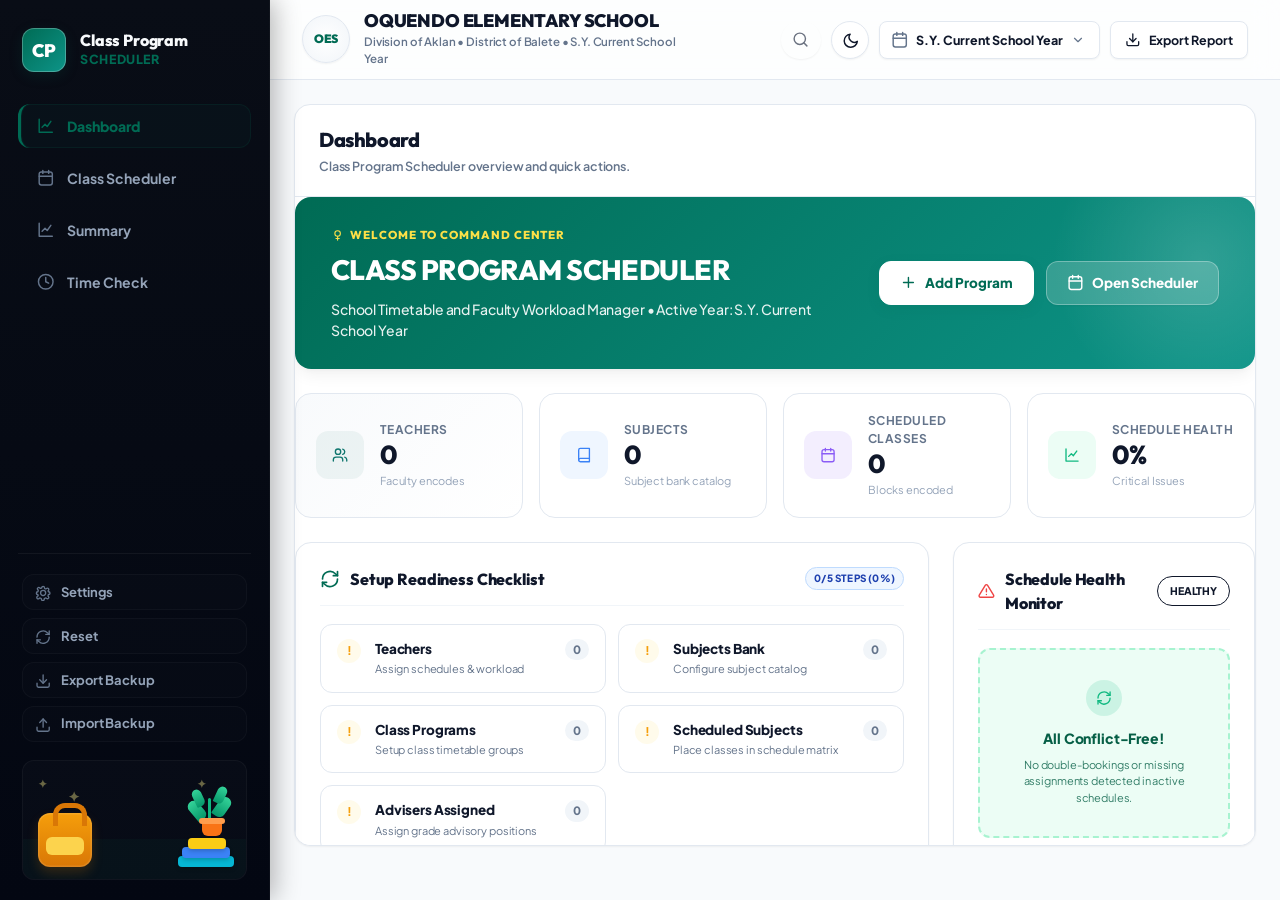
==== commit 677c54ba: "Update class_program_scheduler_v2026-06-15_0025_ISSUE15_COLLAPSIBLE_RAIL_PROGRAM_UI.html" ====
--- a/class_program_scheduler_v2026-06-15_0025_ISSUE15_COLLAPSIBLE_RAIL_PROGRAM_UI.html
+++ b/class_program_scheduler_v2026-06-15_0025_ISSUE15_COLLAPSIBLE_RAIL_PROGRAM_UI.html
@@ -179,91 +179,110 @@
   grid-template-columns: 270px 250px 1fr !important;
 }
 .shell.schedulerRailCollapsed {
-  grid-template-columns: 270px 58px 1fr !important;
-}
-
-/* Sidebar Styling */
+  grid-template-columns: 270px 72px 1fr !important;
+}
+
+/* Sidebar Styling Redesign */
 .side {
   position: sticky;
   top: 0;
   height: 100vh;
-  background: linear-gradient(180deg, #0f172a 0%, #020617 100%) !important;
+  background: linear-gradient(180deg, #090d16 0%, #030712 100%) !important;
   color: #94a3b8;
-  border-right: 1px solid rgba(255, 255, 255, 0.05);
-  padding: 24px 16px 18px !important;
+  border-right: 1px solid rgba(255, 255, 255, 0.03);
+  padding: 28px 18px 20px !important;
   display: flex !important;
   flex-direction: column !important;
   overflow: hidden;
+  box-shadow: 4px 0 25px rgba(0, 0, 0, 0.3);
+  z-index: 60;
 }
 .brandrow {
   display: flex;
-  gap: 12px;
-  align-items: center;
-  margin-bottom: 26px !important;
+  gap: 14px;
+  align-items: center;
+  margin-bottom: 32px !important;
+  padding: 0 4px;
 }
 .brand {
-  width: 42px !important;
-  height: 42px !important;
+  width: 44px !important;
+  height: 44px !important;
   border-radius: var(--radius-md) !important;
-  background: linear-gradient(135deg, var(--accent), var(--accent-hover)) !important;
+  background: linear-gradient(135deg, var(--accent), #0d9488) !important;
   color: #ffffff !important;
   display: grid;
   place-items: center;
   font-family: var(--font-title);
   font-weight: 900 !important;
-  font-size: 16px !important;
-  box-shadow: 0 4px 12px rgba(16, 185, 129, 0.2), inset 0 0 0 1px rgba(255, 255, 255, 0.2) !important;
+  font-size: 18px !important;
+  box-shadow: 0 4px 14px var(--accent-glow), inset 0 0 0 1px rgba(255, 255, 255, 0.25) !important;
+  transition: transform 0.3s ease;
+}
+.side:hover .brand {
+  transform: rotate(5deg) scale(1.05);
 }
 .brandtitle {
   font-family: var(--font-title);
   font-weight: 800 !important;
-  font-size: 15px !important;
+  font-size: 16px !important;
   color: #f8fafc !important;
-  line-height: 1.1 !important;
+  line-height: 1.15 !important;
+  letter-spacing: -0.01em;
 }
 .brandsub {
-  font-size: 12px !important;
+  font-size: 12.5px !important;
   color: var(--accent) !important;
-  font-weight: 750 !important;
+  font-weight: 800 !important;
+  letter-spacing: 0.05em;
+  text-transform: uppercase;
 }
 
 #nav {
   display: grid !important;
-  gap: 6px !important;
+  gap: 8px !important;
   margin-bottom: auto;
 }
 .nav {
-  height: 42px !important;
-  padding: 0 14px !important;
+  height: 44px !important;
+  padding: 0 16px !important;
   border-radius: var(--radius-md) !important;
   background: transparent !important;
   color: #94a3b8 !important;
   font-weight: 700 !important;
-  font-size: 13.5px !important;
+  font-size: 14px !important;
   display: flex !important;
   align-items: center !important;
   gap: 12px !important;
   text-align: left;
-  transition: all 0.2s ease;
+  transition: all 0.25s cubic-bezier(0.4, 0, 0.2, 1);
+  border-left: 3px solid transparent !important;
 }
 .nav svg {
+  width: 1.25em !important;
+  height: 1.25em !important;
+  max-width: 20px !important;
+  max-height: 20px !important;
   stroke: #64748b;
-  transition: stroke 0.2s ease;
+  transition: stroke 0.25s ease, transform 0.25s ease;
 }
 .nav:hover {
-  background: rgba(255, 255, 255, 0.04) !important;
+  background: rgba(255, 255, 255, 0.03) !important;
   color: #f8fafc !important;
+  transform: translateX(4px);
 }
 .nav:hover svg {
-  stroke: #94a3b8;
+  stroke: #f8fafc;
+  transform: scale(1.05);
 }
 .nav.active {
-  background: rgba(16, 185, 129, 0.15) !important;
-  color: #34d399 !important;
-  box-shadow: inset 0 0 0 1px rgba(16, 185, 129, 0.1) !important;
+  background: var(--accent-light) !important;
+  color: var(--accent) !important;
+  border-left-color: var(--accent) !important;
+  box-shadow: inset 0 0 0 1px var(--accent-glow) !important;
+  font-weight: 800 !important;
 }
 .nav.active svg {
-  stroke: #34d399 !important;
+  stroke: var(--accent) !important;
 }
 .nav.parent {
   justify-content: space-between !important;
@@ -276,28 +295,29 @@
 .chev {
   color: #475569 !important;
   font-size: 12px !important;
+  transition: transform 0.2s ease;
 }
 
 .subnav {
   margin: 4px 0 10px 24px !important;
   padding-left: 14px !important;
-  border-left: 1px solid rgba(255, 255, 255, 0.08) !important;
+  border-left: 1px solid rgba(255, 255, 255, 0.05) !important;
   display: grid;
-  gap: 4px !important;
+  gap: 6px !important;
 }
 .subnav.collapsed {
   display: none;
 }
 .subitem {
   width: 100%;
-  min-height: 32px !important;
-  padding: 6px 10px !important;
+  min-height: 34px !important;
+  padding: 6px 12px !important;
   background: transparent !important;
   color: #64748b !important;
   border-radius: var(--radius-sm) !important;
   text-align: left;
   font-weight: 600 !important;
-  font-size: 12.5px !important;
+  font-size: 13px !important;
   display: flex !important;
   align-items: center !important;
   gap: 8px !important;
@@ -307,59 +327,66 @@
   stroke: #475569 !important;
 }
 .subitem:hover, .subitem.active {
-  background: rgba(255, 255, 255, 0.04) !important;
+  background: rgba(255, 255, 255, 0.03) !important;
   color: #f8fafc !important;
 }
 .subitem:hover svg, .subitem.active svg {
   stroke: #94a3b8 !important;
 }
 .subitem.addProgram {
-  color: #34d399 !important;
-  font-weight: 750 !important;
+  color: var(--accent) !important;
+  font-weight: 800 !important;
 }
 
 .pill {
   margin-left: auto;
   font-size: 9.5px;
-  border: 1px solid rgba(255, 255, 255, 0.15) !important;
-  background: rgba(255, 255, 255, 0.05) !important;
+  border: 1px solid rgba(255, 255, 255, 0.1) !important;
+  background: rgba(255, 255, 255, 0.04) !important;
   color: #94a3b8 !important;
   border-radius: 99px !important;
   padding: 1px 6px !important;
 }
 
 .sideActions {
-  border-top: 1px solid rgba(255, 255, 255, 0.08) !important;
-  margin-top: 16px !important;
-  padding: 16px 4px 0 !important;
+  border-top: 1px solid rgba(255, 255, 255, 0.05) !important;
+  margin-top: 20px !important;
+  padding: 20px 4px 0 !important;
   display: grid !important;
-  gap: 6px !important;
+  gap: 8px !important;
 }
 .sideActions .btn, .sideActions label.btn {
-  height: 34px !important;
-  border-radius: var(--radius-sm) !important;
-  background: transparent !important;
-  border: 0 !important;
+  height: 36px !important;
+  border-radius: var(--radius-md) !important;
+  background: rgba(255, 255, 255, 0.01) !important;
+  border: 1px solid rgba(255, 255, 255, 0.03) !important;
   color: #94a3b8 !important;
   box-shadow: none !important;
   font-weight: 700 !important;
-  font-size: 12.5px !important;
+  font-size: 13px !important;
   display: flex !important;
   align-items: center !important;
   gap: 10px !important;
   justify-content: flex-start !important;
-  padding: 0 10px !important;
+  padding: 0 12px !important;
   transition: all 0.2s ease;
+  cursor: pointer;
 }
 .sideActions .btn:hover, .sideActions label.btn:hover {
   background: rgba(255, 255, 255, 0.04) !important;
+  border-color: rgba(255, 255, 255, 0.08) !important;
   color: #f8fafc !important;
 }
 .sideActions svg {
+  width: 1.25em !important;
+  height: 1.25em !important;
+  max-width: 20px !important;
+  max-height: 20px !important;
   stroke: #64748b !important;
+  transition: stroke 0.25s ease;
 }
 .sideActions .btn:hover svg, .sideActions label.btn:hover svg {
-  stroke: #94a3b8 !important;
+  stroke: #f8fafc !important;
 }
 
 .sideFooterArt {
@@ -504,20 +531,23 @@
   height: 100vh;
   background: var(--panel);
   border-right: 1px solid var(--line);
-  padding: 24px 16px;
+  padding: 28px 18px;
   overflow-y: auto;
-  box-shadow: inset -1px 0 0 var(--line-light);
-  transition: width 0.3s ease;
+  box-shadow: inset -1px 0 0 var(--line-light), 4px 0 20px rgba(0, 0, 0, 0.02);
+  transition: width 0.3s cubic-bezier(0.4, 0, 0.2, 1), padding 0.3s ease;
+  z-index: 55;
 }
 .schedulerRail.visible {
   display: block;
+  width: 250px;
 }
 .railTop {
   display: flex;
   align-items: center;
   justify-content: space-between;
   gap: 8px;
-  margin-bottom: 12px;
+  margin-bottom: 16px;
+  position: relative;
 }
 .railTitle {
   font-family: var(--font-title);
@@ -525,45 +555,109 @@
   font-weight: 800;
   color: var(--text);
   margin-bottom: 2px;
+  letter-spacing: -0.01em;
 }
 .railSub {
   font-size: 11.5px;
   color: var(--text-muted);
   font-weight: 600;
-  line-height: 1.35;
+  line-height: 1.4;
 }
 .railCollapseBtn {
-  width: 32px;
-  height: 32px;
+  width: 24px;
+  height: 24px;
   border: 1px solid var(--line);
   background: var(--panel);
-  border-radius: var(--radius-sm);
-  color: var(--text-muted);
-  display: grid;
-  place-items: center;
-  font-weight: 900;
-  transition: all 0.2s;
+  border-radius: 50%;
+  color: var(--text-muted);
+  display: flex;
+  align-items: center;
+  justify-content: center;
+  cursor: pointer;
+  transition: all 0.2s ease;
+  box-shadow: var(--shadow-sm);
+  flex-shrink: 0;
 }
 .railCollapseBtn:hover {
-  background: var(--line-light);
-  color: var(--text);
+  background: var(--accent);
+  color: #ffffff;
+  border-color: var(--accent);
+  transform: scale(1.1);
 }
 .schedulerRail.collapsed {
-  width: 58px !important;
-  padding: 20px 8px !important;
+  width: 72px !important;
+  padding: 28px 12px !important;
   overflow: hidden !important;
 }
-.schedulerRail.collapsed .railBody,
-.schedulerRail.collapsed .railSub,
-.schedulerRail.collapsed .railTitle {
-  display: none !important;
-}
-.schedulerRail.collapsed .railTop {
+.schedulerRail.collapsed .railCollapseBtn {
+  right: 12px;
+  top: -4px;
+  position: static;
+  margin: 0 auto;
+}
+.schedulerRail.collapsed .railBody {
+  display: flex;
+  flex-direction: column;
+  align-items: center;
+  gap: 12px;
+  margin-top: 24px;
+}
+
+/* Collapsed rail specific elements */
+.rail-collapsed-icon-btn {
+  width: 42px;
+  height: 42px;
+  border-radius: var(--radius-md);
+  display: flex;
+  align-items: center;
   justify-content: center;
-}
-.schedulerRail.collapsed .railCollapseBtn {
-  width: 38px;
-  height: 38px;
+  background: transparent;
+  border: 1px solid transparent;
+  color: var(--text-muted);
+  transition: all 0.2s ease;
+  cursor: pointer;
+}
+.rail-collapsed-icon-btn:hover {
+  background: var(--accent-light);
+  color: var(--accent);
+  border-color: var(--accent-glow);
+}
+.rail-collapsed-icon-btn.active {
+  background: var(--accent-light);
+  color: var(--accent);
+  border-color: var(--accent-glow);
+}
+.rail-collapsed-divider {
+  width: 32px;
+  height: 1px;
+  background: var(--line);
+  margin: 12px 0;
+}
+.rail-collapsed-recent {
+  width: 36px;
+  height: 36px;
+  border-radius: 50%;
+  display: flex;
+  align-items: center;
+  justify-content: center;
+  font-size: 10.5px;
+  font-weight: 800;
+  color: #ffffff;
+  border: 2px solid var(--panel);
+  cursor: pointer;
+  transition: transform 0.2s cubic-bezier(0.175, 0.885, 0.32, 1.275);
+  box-shadow: var(--shadow-sm);
+}
+.rail-collapsed-recent:hover {
+  transform: scale(1.15) rotate(4deg);
+}
+.railPrimaryBtn svg,
+.railGroup svg,
+.rail-collapsed-icon-btn svg {
+  width: 1.25em !important;
+  height: 1.25em !important;
+  max-width: 20px !important;
+  max-height: 20px !important;
 }
 
 .railPrimaryBtn {
@@ -577,18 +671,40 @@
   align-items: center;
   justify-content: center;
   gap: 8px;
-  margin-bottom: 14px;
-  transition: background-color 0.2s, transform 0.1s;
+  margin-bottom: 16px;
+  border: none;
+  box-shadow: 0 4px 10px var(--accent-glow);
+  transition: background-color 0.2s, transform 0.1s, box-shadow 0.2s;
+  cursor: pointer;
 }
 .railPrimaryBtn:hover {
   background: var(--accent-hover);
   transform: translateY(-1px);
+  box-shadow: 0 6px 14px var(--accent-glow);
 }
 .railPrimaryBtn:active {
   transform: translateY(0);
 }
+.railSearchWrapper {
+  position: relative;
+  margin-bottom: 16px;
+}
+.railSearchWrapper svg {
+  position: absolute;
+  left: 12px;
+  top: 10px;
+  width: 16px !important;
+  height: 16px !important;
+  pointer-events: none;
+}
 .railSearch {
-  margin-bottom: 16px;
+  height: 36px;
+  border-radius: 99px;
+  padding: 0 12px 0 32px;
+  background: var(--line-light);
+  border: 1px solid var(--line);
+  font-size: 13px;
+  margin-bottom: 0;
 }
 .railSectionLabel {
   font-size: 10.5px;
@@ -596,28 +712,33 @@
   letter-spacing: 0.08em;
   color: var(--text-muted2);
   font-weight: 800;
-  margin: 16px 0 8px;
+  margin: 20px 0 10px;
+  padding-left: 4px;
 }
 .railGroupList {
   display: grid;
   gap: 6px;
 }
 .railGroup {
-  height: 36px;
+  height: 38px;
   border-radius: var(--radius-md);
   color: var(--text);
-  font-size: 13px;
+  font-size: 13.5px;
   font-weight: 700;
   display: grid;
   grid-template-columns: 20px 1fr auto;
   gap: 10px;
   align-items: center;
   text-align: left;
-  padding: 0 10px;
-  transition: background-color 0.2s;
+  padding: 0 12px;
+  border: none;
+  background: transparent;
+  transition: all 0.2s ease;
+  cursor: pointer;
 }
 .railGroup:hover {
   background: var(--line-light);
+  transform: translateX(2px);
 }
 .railGroup.active {
   background: var(--accent-light);
@@ -635,6 +756,23 @@
   place-items: center;
   padding: 0 6px;
 }
+.railLevelBadge {
+  width: 20px;
+  height: 20px;
+  border-radius: 50%;
+  background: var(--line-light);
+  color: var(--text-muted);
+  display: inline-flex;
+  align-items: center;
+  justify-content: center;
+  font-size: 10px;
+  font-weight: 800;
+  transition: all 0.2s;
+}
+.railGroup.active .railLevelBadge {
+  background: var(--accent-glow);
+  color: var(--accent);
+}
 .railGroup.active .railCount {
   background: var(--accent-glow);
   color: var(--accent);
@@ -644,22 +782,24 @@
   gap: 6px;
 }
 .railRecent {
-  min-height: 36px;
+  min-height: 38px;
   background: var(--panel);
   border: 1px solid var(--line);
   border-radius: var(--radius-md);
   color: var(--text);
-  font-size: 12px;
+  font-size: 13px;
   font-weight: 700;
   display: flex;
   align-items: center;
-  gap: 8px;
-  padding: 8px 10px;
-  transition: all 0.2s;
+  gap: 10px;
+  padding: 8px 12px;
+  transition: all 0.2s ease;
+  cursor: pointer;
 }
 .railRecent:hover {
   border-color: var(--accent);
   background: var(--accent-light);
+  transform: translateX(2px);
 }
 .railRecent span {
   white-space: nowrap;
@@ -730,6 +870,9 @@
   color: var(--text-muted) !important;
   font-weight: 600 !important;
 }
+.schedulerRailMode .schoolTopbar .meta {
+  display: none !important;
+}
 
 .schoolTopActions {
   display: flex;
@@ -741,20 +884,104 @@
   position: relative;
   display: inline-flex;
   align-items: center;
+}
+.topSyBtn {
+  height: 38px !important;
+  border: 1px solid var(--line);
+  background: var(--panel);
+  border-radius: var(--radius-sm);
+  color: var(--text);
+  font-size: 12.5px;
+  font-weight: 750;
+  padding: 0 14px 0 36px;
+  display: inline-flex;
+  align-items: center;
+  gap: 8px;
+  box-shadow: var(--shadow-sm);
+  transition: all 0.2s;
+  cursor: pointer;
+  user-select: none;
+  min-width: 175px;
+  justify-content: space-between;
+}
+.topSyBtn:hover {
+  background: var(--line-light);
+  border-color: var(--text-muted);
 }
 .topSyIcon {
   position: absolute;
   left: 12px;
   pointer-events: none;
   z-index: 10;
-}
-.topSySelect {
-  height: 38px !important;
-  min-width: 160px;
-  padding-left: 36px;
+  display: flex;
+  align-items: center;
+  color: var(--text-muted);
+}
+.topSyIcon svg {
+  width: 16px !important;
+  height: 16px !important;
+}
+.topSyArrow {
+  display: inline-flex;
+  align-items: center;
+  color: var(--text-muted);
+  transition: transform 0.2s;
+}
+.topSyArrow svg {
+  width: 14px !important;
+  height: 14px !important;
+}
+.topSyWrap.active .topSyArrow {
+  transform: rotate(180deg);
+}
+.topSyMenu {
+  position: absolute;
+  top: calc(100% + 6px);
+  right: 0;
+  background: var(--panel);
+  border: 1px solid var(--line);
+  border-radius: var(--radius-sm);
+  box-shadow: var(--shadow-md);
+  z-index: 210;
+  display: none;
+  flex-direction: column;
+  min-width: 200px;
+  padding: 4px 0;
+}
+.topSyMenu.show {
+  display: flex;
+}
+.topSyMenuItem {
+  background: none;
+  border: none;
+  padding: 10px 16px;
+  text-align: left;
   font-size: 12.5px;
-  font-weight: 700;
+  font-weight: 750;
+  color: var(--text);
   cursor: pointer;
+  transition: all 0.15s;
+  display: flex;
+  align-items: center;
+  justify-content: space-between;
+}
+.topSyMenuItem:hover {
+  background: var(--line-light);
+  color: var(--text);
+}
+.topSyMenuItem.active {
+  background: var(--accent-light);
+  color: var(--accent);
+}
+.topSyMenuItem.addMenuBtn {
+  border-top: 1px solid var(--line);
+  color: var(--accent);
+  margin-top: 4px;
+  padding-top: 12px;
+}
+.topSyMenuItem.addMenuBtn:hover {
+  background: var(--accent-light);
+  color: var(--accent);
 }
 .topExportBtn {
   height: 38px !important;
@@ -780,6 +1007,49 @@
   align-items: center;
 }
 
+/* Top search bar — collapsed by default, expands on hover/focus */
+.topSearchHidden {
+  height: 38px !important;
+  width: 38px !important;
+  min-width: 0 !important;
+  padding: 0 0 0 38px !important;
+  border-radius: 99px !important;
+  border: 1.5px solid transparent !important;
+  background: transparent !important;
+  background-image: url("data:image/svg+xml,%3Csvg xmlns='http://www.w3.org/2000/svg' viewBox='0 0 24 24' fill='none' stroke='%236b7280' stroke-width='2' stroke-linecap='round' stroke-linejoin='round'%3E%3Ccircle cx='11' cy='11' r='8'/%3E%3Cline x1='21' y1='21' x2='16.65' y2='16.65'/%3E%3C/svg%3E") !important;
+  background-repeat: no-repeat !important;
+  background-position: 10px center !important;
+  background-size: 17px 17px !important;
+  color: transparent !important;
+  font-size: 13px !important;
+  font-weight: 500 !important;
+  cursor: pointer !important;
+  overflow: hidden !important;
+  transition: width 0.35s cubic-bezier(0.4,0,0.2,1), padding 0.35s cubic-bezier(0.4,0,0.2,1), background-color 0.25s, border-color 0.25s, color 0.2s, box-shadow 0.25s !important;
+  flex-shrink: 0 !important;
+  outline: none !important;
+}
+.topSearchHidden::placeholder {
+  color: transparent !important;
+  transition: color 0.2s 0.1s !important;
+}
+.topSearchHidden:hover,
+.topSearchHidden:focus {
+  width: 220px !important;
+  padding: 0 14px 0 38px !important;
+  border-color: var(--line) !important;
+  background-color: var(--panel) !important;
+  background-image: url("data:image/svg+xml,%3Csvg xmlns='http://www.w3.org/2000/svg' viewBox='0 0 24 24' fill='none' stroke='%236b7280' stroke-width='2' stroke-linecap='round' stroke-linejoin='round'%3E%3Ccircle cx='11' cy='11' r='8'/%3E%3Cline x1='21' y1='21' x2='16.65' y2='16.65'/%3E%3C/svg%3E") !important;
+  background-repeat: no-repeat !important;
+  background-position: 12px center !important;
+  background-size: 17px 17px !important;
+  color: var(--text) !important;
+  box-shadow: 0 0 0 3px var(--accent-light), var(--shadow-sm) !important;
+}
+.topSearchHidden:focus::placeholder {
+  color: var(--text-muted) !important;
+}
+
 /* Theme Toggle button */
 .themeToggleBtn {
   width: 38px !important;
@@ -789,17 +1059,36 @@
   display: inline-flex !important;
   align-items: center !important;
   justify-content: center !important;
-  border: 1px solid var(--line) !important;
+  border: 1.5px solid var(--line) !important;
   background: var(--panel) !important;
   color: var(--text) !important;
   cursor: pointer !important;
   box-shadow: var(--shadow-sm) !important;
-  transition: transform 0.2s, background-color 0.2s, border-color 0.2s !important;
+  transition: transform 0.25s cubic-bezier(0.4,0,0.2,1), background-color 0.2s, border-color 0.2s, box-shadow 0.25s !important;
+  position: relative !important;
+}
+.themeToggleBtn::before {
+  content: '' !important;
+  position: absolute !important;
+  inset: -3px !important;
+  border-radius: 50% !important;
+  border: 1.5px solid transparent !important;
+  transition: border-color 0.25s, opacity 0.25s !important;
+  opacity: 0 !important;
+  pointer-events: none !important;
 }
 .themeToggleBtn:hover {
-  transform: scale(1.05) !important;
-  background: var(--line-light) !important;
-  border-color: var(--text-muted) !important;
+  transform: rotate(15deg) scale(1.1) !important;
+  background: var(--accent-light) !important;
+  border-color: var(--accent) !important;
+  box-shadow: 0 0 0 3px var(--accent-light), var(--shadow-sm) !important;
+}
+.themeToggleBtn:hover::before {
+  border-color: var(--accent) !important;
+  opacity: 0.5 !important;
+}
+.themeToggleBtn:active {
+  transform: rotate(15deg) scale(0.95) !important;
 }
 
 /* Main workspace */
@@ -1131,21 +1420,78 @@
 
 .block {
   --card-color: var(--accent);
-  background: var(--panel);
-  border: 1px solid var(--line);
+  background: var(--panel) !important;
+  border: 1px solid var(--line) !important;
   border-left: 4px solid var(--card-color) !important;
   border-radius: var(--radius-md) !important;
   padding: 12px !important;
-  box-shadow: var(--shadow-sm);
+  box-shadow: var(--shadow-sm) !important;
   display: flex;
   flex-direction: column;
-  justify-content: space-between;
   gap: 8px;
   transition: transform 0.2s, box-shadow 0.2s;
+  position: relative;
 }
 .block:hover {
-  transform: translateY(-1px);
-  box-shadow: var(--shadow);
+  transform: translateY(-2px);
+  box-shadow: var(--shadow-md) !important;
+}
+.blockTeacherRow {
+  display: flex;
+  align-items: center;
+  gap: 8px;
+  margin-top: 4px;
+}
+.blockTeacherAvatar {
+  width: 24px;
+  height: 24px;
+  border-radius: 50%;
+  color: #ffffff;
+  display: flex;
+  align-items: center;
+  justify-content: center;
+  font-size: 9.5px;
+  font-weight: 800;
+  box-shadow: var(--shadow-sm);
+  flex: 0 0 24px;
+}
+.blockTeacherName {
+  font-size: 11.5px;
+  color: var(--text-muted);
+  font-weight: 750;
+  white-space: nowrap;
+  overflow: hidden;
+  text-overflow: ellipsis;
+}
+.blockMetaRow {
+  display: flex;
+  flex-wrap: wrap;
+  gap: 4px;
+  margin-top: 2px;
+}
+.blockMetaPill {
+  background: var(--line-light);
+  color: var(--text-muted);
+  border-radius: 4px;
+  padding: 2px 6px;
+  font-size: 9.5px;
+  font-weight: 700;
+  text-transform: uppercase;
+  letter-spacing: 0.02em;
+  display: inline-flex;
+  align-items: center;
+  gap: 4px;
+}
+.blockMinsBadge {
+  position: absolute;
+  bottom: 10px;
+  right: 10px;
+  background: var(--line-light);
+  color: var(--text-muted);
+  border-radius: 99px;
+  padding: 2px 8px;
+  font-size: 9.5px;
+  font-weight: 800;
 }
 .classHead {
   display: flex;
@@ -1154,52 +1500,394 @@
   gap: 8px;
 }
 .classSubject {
-  font-size: 12px;
+  font-family: var(--font-title);
+  font-size: 12.5px;
+  font-weight: 800;
+  color: var(--text);
+  line-height: 1.3;
+  text-transform: uppercase;
+}
+
+.add {
+  border: 2px dashed var(--line) !important;
+  background: transparent !important;
+  color: var(--text-muted2) !important;
+  border-radius: var(--radius-md) !important;
+  min-height: 48px;
+  font-size: 11.5px !important;
+  font-weight: 800 !important;
+  display: flex;
+  align-items: center;
+  justify-content: center;
+  gap: 6px;
+  transition: all 0.2s;
+  cursor: pointer;
+  width: 100%;
+  box-shadow: none !important;
+}
+.add:hover {
+  border-color: var(--accent) !important;
+  color: var(--accent) !important;
+  background: var(--accent-light) !important;
+  transform: scale(1.01);
+}
+
+.univ {
+  background: var(--bg) !important;
+  border: 1px solid var(--line) !important;
+  border-radius: var(--radius-md) !important;
+  color: var(--text-muted) !important;
+  font-weight: 700;
+  font-size: 11.5px;
+  text-align: center;
+  padding: 12px 16px !important;
+  letter-spacing: 0.03em;
+  text-transform: uppercase;
+  display: inline-flex !important;
+  align-items: center;
+  justify-content: center;
+  gap: 8px;
+  box-shadow: var(--shadow-sm);
+  margin: 8px 12px;
+  width: calc(100% - 24px);
+}
+.univ svg {
+  width: 14px !important;
+  height: 14px !important;
+  stroke: var(--text-muted);
+}
+
+/* Scheduler Header Block & Dashboard Card styling */
+.schedulerHeaderBlock {
+  background: linear-gradient(135deg, var(--panel) 0%, var(--bg) 100%) !important;
+  border: 1px solid var(--line) !important;
+  border-radius: var(--radius-lg) !important;
+  padding: 20px 24px !important;
+  margin-bottom: 24px !important;
+  box-shadow: var(--shadow-sm) !important;
+  display: flex;
+  flex-direction: column;
+  gap: 16px;
+  position: relative;
+  overflow: hidden;
+}
+.schedulerHeaderBlock::before {
+  content: '';
+  position: absolute;
+  top: 0;
+  left: 0;
+  width: 4px;
+  height: 100%;
+  background: var(--accent);
+}
+.schedulerHeaderTop {
+  display: flex;
+  justify-content: space-between;
+  align-items: flex-start;
+  gap: 16px;
+  flex-wrap: wrap;
+}
+.schedulerHeaderInfo {
+  min-width: 250px;
+  flex: 1;
+}
+.schedulerHeaderTitleRow {
+  display: flex;
+  align-items: center;
+  gap: 10px;
+  margin-bottom: 6px;
+}
+.schedulerHeaderTitle {
+  font-family: var(--font-title);
+  font-size: 20px;
   font-weight: 850;
   color: var(--text);
-  line-height: 1.3;
-}
-.classTeacher {
-  font-size: 11.5px;
-  color: var(--text-muted);
-  font-weight: 750;
-  display: flex;
-  align-items: center;
-  gap: 6px;
-}
-.classTeacherMeta {
-  font-size: 10.5px;
-  color: var(--text-muted2);
-  font-weight: 600;
-  margin-top: 1px;
-}
-.mins {
-  display: inline-flex;
-  align-self: flex-start;
+  margin: 0;
+}
+.schedulerHeaderBadge {
   padding: 2px 8px;
   border-radius: 99px;
+  font-size: 10px;
+  font-weight: 850;
+  text-transform: uppercase;
+  letter-spacing: 0.05em;
+}
+.schedulerHeaderBadge.MG { background: #e0f2fe; color: #0369a1; }
+.schedulerHeaderBadge.SEC { background: #fef3c7; color: #d97706; }
+.schedulerHeaderBadge.K { background: #fce7f3; color: #be185d; }
+.schedulerHeaderBadge.SG { background: #dcfce7; color: #15803d; }
+.schedulerHeaderBadge.custom { background: #f1f5f9; color: #334155; }
+
+.schedulerHeaderSub {
+  font-size: 13px;
+  color: var(--text-muted);
+  font-weight: 600;
+  display: flex;
+  align-items: center;
+  gap: 12px;
+  flex-wrap: wrap;
+}
+.schedulerHeaderSub span {
+  display: inline-flex;
+  align-items: center;
+  gap: 5px;
+}
+
+.schedulerHeaderProgress {
+  min-width: 240px;
+  display: flex;
+  flex-direction: column;
+  gap: 6px;
+}
+.schedulerProgressLabel {
+  font-size: 11px;
+  font-weight: 800;
+  color: var(--text-muted);
+  text-transform: uppercase;
+  letter-spacing: 0.05em;
+  display: flex;
+  justify-content: space-between;
+}
+.schedulerProgressTrack {
+  height: 8px;
+  background: var(--line);
+  border-radius: 99px;
+  overflow: hidden;
+}
+.schedulerProgressFill {
+  height: 100%;
+  background: linear-gradient(90deg, var(--accent) 0%, #10b981 100%);
+  border-radius: 99px;
+  transition: width 0.4s cubic-bezier(0.4, 0, 0.2, 1);
+}
+
+.schedulerHeaderAdvisers {
+  display: flex;
+  flex-direction: column;
+  gap: 8px;
+  border-top: 1px solid var(--line);
+  padding-top: 12px;
+}
+.schedulerAdvisersTitle {
+  font-size: 11px;
+  font-weight: 800;
+  color: var(--text-muted2);
+  text-transform: uppercase;
+  letter-spacing: 0.05em;
+}
+.schedulerAdvisersList {
+  display: flex;
+  gap: 8px;
+  flex-wrap: wrap;
+}
+.schedulerAdviserPill {
   background: var(--line-light);
-  color: var(--text-muted);
-  font-size: 10.5px;
+  border: 1px solid var(--line);
+  border-radius: 99px;
+  padding: 3px 10px 3px 6px;
+  display: inline-flex;
+  align-items: center;
+  gap: 6px;
+  font-size: 12px;
+  font-weight: 700;
+  color: var(--text);
+}
+.schedulerAdviserAvatar {
+  width: 20px;
+  height: 20px;
+  border-radius: 50%;
+  color: #fff;
+  display: flex;
+  align-items: center;
+  justify-content: center;
+  font-size: 9px;
+  font-weight: 800;
+}
+
+/* Empty State / Search Fallback styling */
+.schedulerEmptyState {
+  background: var(--panel) !important;
+  border: 1px dashed var(--line) !important;
+  border-radius: var(--radius-lg) !important;
+  padding: 48px 24px !important;
+  text-align: center;
+  display: flex;
+  flex-direction: column;
+  align-items: center;
+  justify-content: center;
+  gap: 16px;
+  max-width: 580px;
+  margin: 40px auto;
+  box-shadow: var(--shadow-sm);
+}
+.schedulerEmptyIcon {
+  width: 64px;
+  height: 64px;
+  border-radius: 50%;
+  background: var(--accent-light);
+  color: var(--accent);
+  display: grid;
+  place-items: center;
+  margin-bottom: 8px;
+}
+.schedulerEmptyIcon svg {
+  width: 32px !important;
+  height: 32px !important;
+}
+.schedulerEmptyTitle {
+  font-family: var(--font-title);
+  font-size: 18px;
+  font-weight: 800;
+  color: var(--text);
+  margin: 0;
+}
+.schedulerEmptyDesc {
+  font-size: 13.5px;
+  color: var(--text-muted);
+  line-height: 1.5;
+  margin: 0;
+  max-width: 400px;
+}
+
+/* Scheduler Panel & Header Styling */
+.schedulerPanel {
+  background: var(--panel);
+  border: 1px solid var(--line);
+  border-radius: var(--radius-lg);
+  box-shadow: var(--shadow-sm);
+  overflow: hidden;
+}
+.schedulerPanelBody {
+  padding: 24px;
+}
+.schedulerListHead {
+  display: flex;
+  justify-content: space-between;
+  align-items: center;
+  margin-bottom: 24px;
+  padding-bottom: 16px;
+  border-bottom: 1px solid var(--line-light);
+  gap: 16px;
+  flex-wrap: wrap;
+}
+.schedulerListTitle {
+  font-family: var(--font-title);
+  font-size: 20px;
+  font-weight: 850;
+  color: var(--text);
+  margin-bottom: 4px;
+}
+.schedulerListSub {
+  font-size: 13px;
+  color: var(--text-muted);
+  font-weight: 600;
+}
+
+/* Diagnostic Alerts */
+.alert {
+  border-radius: var(--radius-md);
+  padding: 14px 18px;
+  display: flex;
+  flex-direction: column;
+  gap: 6px;
+  margin-bottom: 20px;
+  border: 1px solid;
+  font-size: 13.5px;
+}
+.alert.ok {
+  background: var(--success-bg) !important;
+  border-color: var(--success-border) !important;
+  color: var(--success-text) !important;
+  border-left: 5px solid var(--success) !important;
+}
+.alert.badbg {
+  background: var(--danger-bg) !important;
+  border-color: var(--danger-border) !important;
+  color: var(--danger-text) !important;
+  border-left: 5px solid var(--danger) !important;
+}
+.diagTitle {
+  font-weight: 800;
+  font-size: 14.5px;
+}
+.diagDetails {
+  margin: 6px 0 6px 20px;
+  padding: 0;
+  list-style-type: disc;
+  display: flex;
+  flex-direction: column;
+  gap: 6px;
+}
+.diagHint {
+  font-size: 12px;
+  font-weight: 600;
+  opacity: 0.9;
+}
+.conflictJump {
+  background: none;
+  border: none;
+  padding: 0;
+  font-family: inherit;
+  font-size: inherit;
+  color: currentColor;
+  text-decoration: underline;
   font-weight: 750;
-}
-
-.add {
-  border: 2px dashed var(--line);
-  background: transparent;
-  color: var(--text-muted2);
-  border-radius: var(--radius-md);
-  min-height: 48px;
+  cursor: pointer;
+  text-align: left;
+}
+
+/* Scheduler Toolbar & Dropdown elements */
+.schedulerToolbar {
+  display: flex;
+  align-items: center;
+  gap: 8px;
+}
+.viewToggle {
+  width: 34px;
+  height: 34px;
+  border: 1px solid var(--line);
+  border-radius: var(--radius-sm);
+  background: var(--panel);
+  color: var(--text-muted);
+  display: flex;
+  align-items: center;
+  justify-content: center;
+  cursor: pointer;
+  transition: all 0.2s;
+}
+.viewToggle:hover {
+  background: var(--line-light);
+  color: var(--text);
+}
+.viewToggle.active {
+  background: var(--accent-light);
+  color: var(--accent);
+  border-color: var(--accent-glow);
+}
+.viewToggle svg {
+  width: 16px !important;
+  height: 16px !important;
+  stroke: currentColor;
+}
+.schedulerFilterSelect {
+  height: 34px;
+  border: 1px solid var(--line);
+  border-radius: var(--radius-sm);
+  background: var(--panel);
+  padding: 0 28px 0 10px;
+  font-size: 12.5px;
   font-weight: 700;
-  display: flex;
-  align-items: center;
-  justify-content: center;
-  transition: all 0.2s;
-}
-.add:hover {
+  color: var(--text);
+  cursor: pointer;
+  transition: border-color 0.2s;
+}
+.schedulerFilterSelect:hover {
+  border-color: var(--text-muted);
+}
+.schedulerFilterSelect:focus {
+  outline: none;
   border-color: var(--accent);
-  color: var(--accent);
-  background: var(--accent-light);
+  box-shadow: 0 0 0 3px var(--accent-glow);
 }
 
 /* Modal Styling */
@@ -1224,10 +1912,176 @@
   border: 1px solid var(--line);
   border-radius: var(--radius-lg);
   box-shadow: var(--shadow-lg);
-  padding: 24px;
+  padding: 28px;
   display: flex;
   flex-direction: column;
   gap: 20px;
+  animation: modalSlideIn 0.22s cubic-bezier(0.4,0,0.2,1);
+}
+@keyframes modalSlideIn {
+  from { opacity: 0; transform: translateY(16px) scale(0.98); }
+  to   { opacity: 1; transform: translateY(0) scale(1); }
+}
+
+/* Program Modal – Premium Redesign */
+.programModalPanel {
+  max-width: 600px !important;
+  padding: 0 !important;
+  gap: 0 !important;
+  overflow: hidden;
+}
+.programModalHeader {
+  padding: 24px 28px 20px;
+  border-bottom: 1px solid var(--line);
+  background: linear-gradient(135deg, var(--accent-light) 0%, transparent 100%);
+  display: flex;
+  align-items: flex-start;
+  gap: 14px;
+  position: relative;
+}
+.programModalHeader::before {
+  content: '';
+  position: absolute;
+  top: 0; left: 0;
+  width: 4px;
+  height: 100%;
+  background: var(--accent);
+  border-radius: 0 0 0 0;
+}
+.programModalHeaderIcon {
+  width: 44px;
+  height: 44px;
+  border-radius: var(--radius-md);
+  background: var(--accent);
+  display: grid;
+  place-items: center;
+  flex-shrink: 0;
+  box-shadow: 0 4px 12px var(--accent-glow);
+}
+.programModalHeaderIcon svg {
+  width: 22px !important;
+  height: 22px !important;
+  max-width: none !important;
+  max-height: none !important;
+  stroke: #fff !important;
+}
+.programModalHeaderText h2 {
+  font-family: var(--font-title);
+  font-size: 20px;
+  font-weight: 800;
+  color: var(--text);
+  margin: 0 0 4px;
+  letter-spacing: -0.01em;
+}
+.programModalHeaderText p {
+  font-size: 12.5px;
+  color: var(--text-muted);
+  font-weight: 500;
+  margin: 0;
+}
+.programModalBody {
+  padding: 24px 28px;
+  display: flex;
+  flex-direction: column;
+  gap: 20px;
+}
+.programModalSectionLabel {
+  font-size: 10.5px;
+  font-weight: 800;
+  text-transform: uppercase;
+  letter-spacing: 0.08em;
+  color: var(--accent);
+  margin-bottom: -8px;
+  display: flex;
+  align-items: center;
+  gap: 6px;
+}
+.programModalSectionLabel::after {
+  content: '';
+  flex: 1;
+  height: 1px;
+  background: var(--line);
+  margin-left: 8px;
+}
+.programLoadToggleCard {
+  display: flex;
+  align-items: flex-start;
+  gap: 14px;
+  background: var(--line-light);
+  border: 1.5px solid var(--line);
+  border-radius: var(--radius-md);
+  padding: 14px 16px;
+  cursor: pointer;
+  transition: border-color 0.2s, background 0.2s;
+  position: relative;
+}
+.programLoadToggleCard:has(input:checked) {
+  border-color: var(--accent);
+  background: var(--accent-light);
+}
+.programLoadToggleCard input[type=checkbox] {
+  display: none;
+}
+.programLoadToggleCheckmark {
+  width: 22px;
+  height: 22px;
+  border-radius: 6px;
+  border: 2px solid var(--line);
+  background: var(--panel);
+  display: grid;
+  place-items: center;
+  flex-shrink: 0;
+  margin-top: 1px;
+  transition: background 0.2s, border-color 0.2s;
+}
+.programLoadToggleCard:has(input:checked) .programLoadToggleCheckmark {
+  background: var(--accent);
+  border-color: var(--accent);
+}
+.programLoadToggleCheckmark svg {
+  width: 14px !important;
+  height: 14px !important;
+  max-width: none !important;
+  max-height: none !important;
+  stroke: #fff !important;
+  opacity: 0;
+  transition: opacity 0.15s;
+}
+.programLoadToggleCard:has(input:checked) .programLoadToggleCheckmark svg {
+  opacity: 1;
+}
+.programLoadToggleText b {
+  font-size: 13px;
+  font-weight: 700;
+  color: var(--text);
+  display: block;
+  margin-bottom: 3px;
+}
+.programLoadToggleText span {
+  font-size: 11.5px;
+  color: var(--text-muted);
+  line-height: 1.4;
+  font-weight: 500;
+}
+.programModalFooter {
+  display: flex;
+  justify-content: flex-end;
+  align-items: center;
+  gap: 10px;
+  padding: 16px 28px 20px;
+  border-top: 1px solid var(--line);
+}
+.programModalNote {
+  font-size: 12px;
+  color: var(--text-muted);
+  padding: 10px 14px;
+  background: var(--line-light);
+  border: 1px solid var(--line);
+  border-radius: var(--radius-sm);
+  display: flex;
+  align-items: flex-start;
+  gap: 8px;
+  line-height: 1.5;
 }
 .formGrid {
   display: grid;
@@ -1308,202 +2162,791 @@
 .classNotice.ok { background: var(--success-bg); border-color: var(--success-border); color: var(--success-text); }
 .classNotice.info { background: var(--info-bg); border-color: var(--info-border); color: var(--info-text); }
 
-/* Dashboard Styling */
-.dashPage {
+/* Dashboard Styling Redesign */
+.kpis.hideForDashboard,
+.kpis.hideForAnalytics {
+  display: none !important;
+}
+
+.db-page {
+  display: flex;
+  flex-direction: column;
+  gap: 24px;
+  width: 100%;
+}
+
+.db-hero {
+  border-radius: var(--radius-lg);
+  padding: 28px 36px;
+  background: linear-gradient(135deg, var(--accent) 0%, #0d9488 100%) !important;
+  color: #ffffff;
+  display: flex;
+  justify-content: space-between;
+  align-items: center;
+  gap: 24px;
+  box-shadow: var(--shadow-md);
+  position: relative;
+  overflow: hidden;
+  transition: transform 0.3s ease, box-shadow 0.3s ease;
+}
+
+.db-hero:hover {
+  transform: translateY(-2px);
+  box-shadow: 0 12px 25px var(--accent-glow);
+}
+
+.db-hero::before {
+  content: '';
+  position: absolute;
+  top: -50%;
+  right: -10%;
+  width: 300px;
+  height: 300px;
+  background: radial-gradient(circle, rgba(255,255,255,0.15) 0%, transparent 70%);
+  border-radius: 50%;
+  pointer-events: none;
+}
+
+.db-hero-text h2 {
+  font-family: var(--font-title);
+  font-size: 28px;
+  font-weight: 800;
+  margin-bottom: 8px;
+  letter-spacing: -0.02em;
+}
+
+.db-hero-text p {
+  font-size: 14px;
+  color: rgba(255, 255, 255, 0.9);
+  font-weight: 500;
+}
+
+.db-hero-welcome {
+  font-family: var(--font-title);
+  font-weight: 800;
+  font-size: 11.5px;
+  text-transform: uppercase;
+  letter-spacing: 0.08em;
+  color: #fde047;
+  margin-bottom: 6px;
+  display: inline-flex;
+  align-items: center;
+  gap: 6px;
+}
+
+.db-hero-actions {
+  display: flex;
+  gap: 12px;
+  flex-shrink: 0;
+}
+
+.db-hero-actions .btn {
+  height: 44px;
+  padding: 0 20px;
+  border-radius: var(--radius-md);
+  font-weight: 800;
+  font-size: 13.5px;
+  transition: all 0.2s ease;
+}
+
+.db-hero-actions .btn.primary {
+  background: #ffffff;
+  border-color: #ffffff;
+  color: var(--accent);
+}
+
+.db-hero-actions .btn.primary:hover {
+  background: #f1f5f9;
+  transform: scale(1.03);
+}
+
+.db-hero-actions .btn.secondary {
+  background: rgba(255, 255, 255, 0.18);
+  border-color: rgba(255, 255, 255, 0.3);
+  color: #ffffff;
+}
+
+.db-hero-actions .btn.secondary:hover {
+  background: rgba(255, 255, 255, 0.28);
+  transform: scale(1.03);
+}
+
+.db-metrics-grid {
   display: grid;
-  gap: 20px;
-}
-.dashHero {
-  min-height: 120px;
+  grid-template-columns: repeat(4, minmax(0, 1fr));
+  gap: 16px;
+}
+
+.db-metric-card {
+  background: var(--panel);
+  border: 1px solid var(--line);
   border-radius: var(--radius-lg);
-  padding: 24px 32px;
-  background: linear-gradient(135deg, var(--accent) 0%, var(--accent-hover) 100%) !important;
-  color: #ffffff;
+  padding: 18px 20px;
+  display: flex;
+  align-items: center;
+  gap: 16px;
+  transition: all 0.3s cubic-bezier(0.4, 0, 0.2, 1);
+  cursor: pointer;
+  position: relative;
+  overflow: hidden;
+}
+
+.db-metric-card:hover {
+  transform: translateY(-4px);
+  box-shadow: var(--shadow-md);
+  border-color: var(--accent);
+}
+
+.db-metric-icon-wrap {
+  width: 48px;
+  height: 48px;
+  border-radius: var(--radius-md);
+  display: flex;
+  align-items: center;
+  justify-content: center;
+  flex-shrink: 0;
+  transition: transform 0.3s ease;
+}
+
+.db-metric-card:hover .db-metric-icon-wrap {
+  transform: scale(1.1);
+}
+
+.db-metric-info {
+  flex-grow: 1;
+}
+
+.db-metric-label {
+  font-size: 12px;
+  font-weight: 700;
+  color: var(--text-muted);
+  text-transform: uppercase;
+  letter-spacing: 0.04em;
+  margin-bottom: 2px;
+}
+
+.db-metric-value {
+  font-family: var(--font-title);
+  font-size: 26px;
+  font-weight: 800;
+  color: var(--text);
+  line-height: 1.1;
+}
+
+.db-metric-sub {
+  font-size: 11px;
+  color: var(--text-muted2);
+  margin-top: 4px;
+}
+
+/* Specific Metric Colors */
+.db-metric-card.teachers {
+  background: linear-gradient(135deg, var(--bg), var(--panel));
+}
+.db-metric-card.teachers .db-metric-icon-wrap {
+  background: var(--accent-light);
+}
+.db-metric-card.subjects .db-metric-icon-wrap {
+  background: var(--info-bg);
+}
+.db-metric-card.scheduled .db-metric-icon-wrap {
+  background: rgba(139, 92, 246, 0.1);
+}
+.db-metric-card.health .db-metric-icon-wrap {
+  background: var(--success-bg);
+}
+.db-metric-card.health.has-issues .db-metric-icon-wrap {
+  background: var(--danger-bg);
+}
+
+.db-split-grid {
+  display: grid;
+  grid-template-columns: 2.1fr 1fr;
+  gap: 24px;
+}
+
+.db-card {
+  background: var(--panel);
+  border: 1px solid var(--line);
+  border-radius: var(--radius-lg);
+  padding: 24px;
+  box-shadow: var(--shadow-sm);
+  display: flex;
+  flex-direction: column;
+  gap: 18px;
+}
+
+.db-card-header {
   display: flex;
   justify-content: space-between;
   align-items: center;
-  gap: 20px;
-}
-.heroText h2 {
+  border-bottom: 1px solid var(--line-light);
+  padding-bottom: 14px;
+}
+
+.db-card-title {
   font-family: var(--font-title);
-  font-size: 24px;
-  margin-bottom: 6px;
-}
-.heroText p {
+  font-size: 16px;
+  font-weight: 800;
+  color: var(--text);
+  display: flex;
+  align-items: center;
+  gap: 10px;
+}
+
+.db-card-title svg {
+  width: 1.25em !important;
+  height: 1.25em !important;
+}
+
+.db-card-action-btn {
+  background: transparent;
+  border: 1px solid var(--line);
+  color: var(--text-muted);
+  font-size: 12px;
+  font-weight: 700;
+  padding: 6px 12px;
+  border-radius: var(--radius-sm);
+  cursor: pointer;
+  transition: all 0.2s ease;
+}
+
+.db-card-action-btn:hover {
+  border-color: var(--accent);
+  color: var(--accent);
+  background: var(--accent-light);
+}
+
+/* Readiness Checklist Styling */
+.db-readiness-checklist {
+  display: grid;
+  grid-template-columns: repeat(2, 1fr);
+  gap: 12px;
+}
+
+.db-check-item {
+  border: 1px solid var(--line);
+  border-radius: var(--radius-md);
+  padding: 14px 16px;
+  display: flex;
+  align-items: flex-start;
+  gap: 14px;
+  background: var(--panel);
+  transition: border-color 0.2s, box-shadow 0.2s;
+  cursor: pointer;
+}
+
+.db-check-item:hover {
+  border-color: var(--accent);
+  box-shadow: var(--shadow-sm);
+}
+
+.db-check-status-icon {
+  width: 24px;
+  height: 24px;
+  border-radius: 50%;
+  display: flex;
+  align-items: center;
+  justify-content: center;
+  font-weight: 800;
+  font-size: 12px;
+  flex-shrink: 0;
+}
+
+.db-check-item.done .db-check-status-icon {
+  background: var(--success-bg);
+  color: var(--success);
+}
+
+.db-check-item.todo .db-check-status-icon {
+  background: var(--warning-bg);
+  color: var(--warning);
+}
+
+.db-check-info {
+  flex-grow: 1;
+}
+
+.db-check-label {
   font-size: 13.5px;
-  color: rgba(255, 255, 255, 0.85);
-  font-weight: 600;
-}
-.heroWelcome {
-  font-family: var(--font-title);
-  font-weight: 800;
-  font-size: 12.5px;
+  font-weight: 800;
+  color: var(--text);
+  margin-bottom: 2px;
+}
+
+.db-check-hint {
+  font-size: 11px;
+  color: var(--text-muted);
+}
+
+.db-check-count-badge {
+  font-size: 11.5px;
+  font-weight: 800;
+  background: var(--line-light);
+  color: var(--text-muted);
+  padding: 2px 8px;
+  border-radius: 99px;
+  flex-shrink: 0;
+}
+
+/* Programs Grid Styling */
+.db-programs-grid {
+  display: grid;
+  grid-template-columns: repeat(2, 1fr);
+  gap: 16px;
+}
+
+.db-prog-card {
+  border: 1px solid var(--line);
+  border-radius: var(--radius-md);
+  padding: 16px;
+  display: flex;
+  flex-direction: column;
+  gap: 12px;
+  background: var(--panel);
+  position: relative;
+  overflow: hidden;
+  transition: all 0.25s ease;
+}
+
+.db-prog-card:hover {
+  transform: translateY(-2px);
+  border-color: var(--accent);
+  box-shadow: var(--shadow);
+}
+
+.db-prog-header {
+  display: flex;
+  justify-content: space-between;
+  align-items: flex-start;
+  gap: 8px;
+}
+
+.db-prog-type {
+  font-size: 10px;
+  font-weight: 800;
+  color: var(--text-muted);
   text-transform: uppercase;
   letter-spacing: 0.05em;
-  color: #fde047;
-  margin-bottom: 4px;
-}
-.heroActions {
-  display: flex;
-  gap: 10px;
-}
-.heroActions .btn {
-  height: 42px;
-  padding: 0 18px;
-  border-radius: var(--radius-md);
-  font-weight: 800;
-}
-.heroActions .btn.primary {
-  background: rgba(255, 255, 255, 0.2);
-  border-color: rgba(255, 255, 255, 0.3);
-  color: #ffffff;
-}
-.heroActions .btn.primary:hover {
-  background: rgba(255, 255, 255, 0.3);
-}
-
-.operationSnapshot {
-  border: 1px solid var(--line);
-  border-radius: var(--radius-lg);
-  background: var(--panel);
-  padding: 16px 24px;
-  box-shadow: var(--shadow-sm);
-  display: grid;
-  grid-template-columns: auto 1fr auto;
-  gap: 24px;
-  align-items: center;
-}
-.snapshotTitle {
+}
+
+.db-prog-name {
   font-family: var(--font-title);
-  font-size: 16px;
+  font-size: 15px;
   font-weight: 800;
   color: var(--text);
-}
-.snapshotPills {
-  display: flex;
-  gap: 8px;
+  margin-top: 2px;
+  white-space: nowrap;
+  overflow: hidden;
+  text-overflow: ellipsis;
+}
+
+.db-prog-grades {
+  font-size: 11.5px;
+  color: var(--text-muted);
+  white-space: nowrap;
+  overflow: hidden;
+  text-overflow: ellipsis;
+}
+
+.db-prog-stats {
+  display: flex;
+  gap: 12px;
   flex-wrap: wrap;
-}
-.snapshotPill {
-  display: inline-flex;
-  align-items: center;
-  gap: 8px;
-  border: 1px solid var(--line);
+  border-top: 1px solid var(--line-light);
+  border-bottom: 1px solid var(--line-light);
+  padding: 8px 0;
+}
+
+.db-prog-stat-item {
+  display: flex;
+  align-items: center;
+  gap: 4px;
+  font-size: 11px;
+  font-weight: 700;
+  color: var(--text-muted);
+}
+
+.db-prog-stat-item svg {
+  width: 1.1em !important;
+  height: 1.1em !important;
+}
+
+.db-prog-coverage-wrap {
+  display: flex;
+  flex-direction: column;
+  gap: 4px;
+}
+
+.db-prog-coverage-label {
+  display: flex;
+  justify-content: space-between;
+  font-size: 10.5px;
+  font-weight: 750;
+  color: var(--text-muted);
+}
+
+.db-prog-progress-bar {
+  height: 6px;
   background: var(--line-light);
   border-radius: 99px;
+  overflow: hidden;
+}
+
+.db-prog-progress-fill {
+  height: 100%;
+  background: var(--accent);
+  border-radius: 99px;
+  transition: width 0.4s ease;
+}
+
+.db-prog-progress-fill.empty {
+  background: var(--text-muted2);
+}
+
+.db-prog-progress-fill.conflict {
+  background: var(--danger);
+}
+
+.db-prog-status-badge {
+  font-size: 10px;
+  font-weight: 800;
+  text-transform: uppercase;
+  padding: 3px 8px;
+  border-radius: 99px;
+  letter-spacing: 0.02em;
+}
+
+.db-prog-status-badge.ready {
+  background: var(--success-bg);
+  color: var(--success-text);
+  border: 1px solid var(--success-border);
+}
+
+.db-prog-status-badge.progress {
+  background: var(--info-bg);
+  color: var(--info-text);
+  border: 1px solid var(--info-border);
+}
+
+.db-prog-status-badge.empty {
+  background: var(--line-light);
+  color: var(--text-muted);
+  border: 1px solid var(--line);
+}
+
+.db-prog-status-badge.conflict {
+  background: var(--danger-bg);
+  color: var(--danger-text);
+  border: 1px solid var(--danger-border);
+}
+
+.db-prog-footer {
+  display: flex;
+  justify-content: flex-end;
+  margin-top: 4px;
+}
+
+.db-prog-btn {
+  background: var(--accent-light);
+  border: 1px solid transparent;
+  color: var(--accent);
+  font-size: 11px;
+  font-weight: 800;
   padding: 6px 12px;
+  border-radius: var(--radius-sm);
+  cursor: pointer;
+  transition: all 0.2s;
+}
+
+.db-prog-btn:hover {
+  background: var(--accent);
+  color: #ffffff;
+}
+
+/* Conflict Monitor Card styling */
+.db-conflict-list {
+  display: flex;
+  flex-direction: column;
+  gap: 10px;
+}
+
+.db-conflict-item {
+  border: 1px solid var(--danger-border);
+  background: var(--danger-bg);
+  border-radius: var(--radius-md);
+  padding: 12px 14px;
+  display: flex;
+  flex-direction: column;
+  gap: 6px;
+  cursor: pointer;
+  transition: transform 0.2s, box-shadow 0.2s;
+}
+
+.db-conflict-item:hover {
+  transform: translateX(2px);
+  box-shadow: var(--shadow-sm);
+}
+
+.db-conflict-title-row {
+  display: flex;
+  align-items: center;
+  gap: 8px;
+  font-weight: 800;
+  color: var(--danger-text);
   font-size: 12.5px;
-  font-weight: 700;
-}
-.snapshotPill.good { background: var(--success-bg); border-color: var(--success-border); color: var(--success-text); }
-.snapshotPill.warn { background: var(--warning-bg); border-color: var(--warning-border); color: var(--warning-text); }
-.snapshotPill.bad { background: var(--danger-bg); border-color: var(--danger-border); color: var(--danger-text); }
-.snapshotPill b {
-  font-family: var(--font-title);
+}
+
+.db-conflict-title-row svg {
+  width: 1.2em !important;
+  height: 1.2em !important;
+}
+
+.db-conflict-desc {
+  font-size: 11.5px;
+  color: var(--danger-text);
+  line-height: 1.35;
+}
+
+.db-conflict-jump-hint {
+  font-size: 10px;
+  font-weight: 800;
+  color: var(--danger-text);
+  text-transform: uppercase;
+  letter-spacing: 0.05em;
+  margin-top: 2px;
+}
+
+.db-conflict-empty {
+  text-align: center;
+  padding: 30px 20px;
+  border: 2px dashed var(--success-border);
+  background: var(--success-bg);
+  border-radius: var(--radius-md);
+  display: flex;
+  flex-direction: column;
+  align-items: center;
+  gap: 8px;
+  color: var(--success-text);
+}
+
+.db-conflict-empty-icon {
+  width: 36px;
+  height: 36px;
+  border-radius: 50%;
+  background: rgba(16, 185, 129, 0.15);
+  display: flex;
+  align-items: center;
+  justify-content: center;
+  margin-bottom: 4px;
+}
+
+.db-conflict-empty-title {
+  font-weight: 800;
   font-size: 14px;
 }
 
-.dashboardInsightGrid {
-  display: grid;
-  grid-template-columns: 1.15fr 0.85fr;
-  gap: 20px;
-}
-.dashInfoPanel {
-  padding: 20px;
-  border-radius: var(--radius-lg);
-  background: var(--panel);
-  border: 1px solid var(--line);
-}
-.dashInfoHead {
-  display: flex;
-  justify-content: space-between;
-  align-items: center;
-  margin-bottom: 16px;
-}
-.dashInfoTitle {
-  font-family: var(--font-title);
-  font-size: 15px;
-  font-weight: 800;
-  color: var(--text);
-  display: flex;
-  align-items: center;
-  gap: 8px;
-}
-
-.dashboardTeacherTableWrap {
-  max-height: 280px;
-  overflow-y: auto;
+.db-conflict-empty-desc {
+  font-size: 11px;
+  opacity: 0.8;
+}
+
+/* Ongoing Monitor Styling */
+.db-ongoing-list {
+  display: flex;
+  flex-direction: column;
+  gap: 10px;
+}
+
+.db-ongoing-item {
   border: 1px solid var(--line);
   border-radius: var(--radius-md);
-}
-.dashboardTeacherTable {
-  width: 100%;
-  border-collapse: separate;
-  border-spacing: 0;
-}
-.dashboardTeacherTable th, .dashboardTeacherTable td {
-  padding: 10px 12px;
-  border-bottom: 1px solid var(--line-light);
-  border-right: 1px solid var(--line-light);
-}
-.dashboardTeacherTable th {
+  padding: 12px 14px;
+  display: flex;
+  align-items: center;
+  justify-content: space-between;
+  gap: 12px;
+  background: var(--panel);
+  transition: border-color 0.2s;
+}
+
+.db-ongoing-item:hover {
+  border-color: var(--accent);
+}
+
+.db-ongoing-left {
+  display: flex;
+  flex-direction: column;
+  gap: 4px;
+  min-width: 0;
+}
+
+.db-ongoing-time {
+  font-family: var(--font-title);
+  font-size: 11px;
+  font-weight: 800;
+  color: var(--info-text);
+  background: var(--info-bg);
+  padding: 2px 6px;
+  border-radius: var(--radius-sm);
+  align-self: flex-start;
+}
+
+.db-ongoing-sub {
+  font-weight: 800;
+  font-size: 13px;
+  color: var(--text);
+  white-space: nowrap;
+  overflow: hidden;
+  text-overflow: ellipsis;
+}
+
+.db-ongoing-meta {
+  font-size: 11px;
+  color: var(--text-muted);
+  white-space: nowrap;
+  overflow: hidden;
+  text-overflow: ellipsis;
+}
+
+.db-ongoing-badge {
+  display: inline-flex;
+  align-items: center;
+  gap: 4px;
+  font-size: 9.5px;
+  font-weight: 800;
+  color: var(--success-text);
+  background: var(--success-bg);
+  border: 1px solid var(--success-border);
+  padding: 2px 6px;
+  border-radius: 99px;
+  text-transform: uppercase;
+  flex-shrink: 0;
+}
+
+.db-ongoing-badge-pulse {
+  width: 6px;
+  height: 6px;
+  border-radius: 50%;
+  background-color: var(--success);
+  animation: pulse 1.8s infinite;
+}
+
+@keyframes pulse {
+  0% { transform: scale(0.9); opacity: 1; box-shadow: 0 0 0 0 rgba(16, 185, 129, 0.7); }
+  70% { transform: scale(1); opacity: 0.5; box-shadow: 0 0 0 6px rgba(16, 185, 129, 0); }
+  100% { transform: scale(0.9); opacity: 1; box-shadow: 0 0 0 0 rgba(16, 185, 129, 0); }
+}
+
+.db-ongoing-empty {
+  text-align: center;
+  padding: 24px 14px;
+  border: 1px dashed var(--line);
+  border-radius: var(--radius-md);
+  color: var(--text-muted);
+  font-size: 12px;
+}
+
+/* Teacher Workload Dashboard Card styling */
+.db-teacher-list {
+  display: flex;
+  flex-direction: column;
+  gap: 12px;
+  max-height: 290px;
+  overflow-y: auto;
+  padding-right: 4px;
+}
+
+.db-teacher-item {
+  display: flex;
+  flex-direction: column;
+  gap: 6px;
+}
+
+.db-teacher-header {
+  display: flex;
+  justify-content: space-between;
+  align-items: center;
+  font-size: 12px;
+}
+
+.db-teacher-profile {
+  display: flex;
+  align-items: center;
+  gap: 8px;
+  font-weight: 800;
+  color: var(--text);
+}
+
+.db-teacher-avatar {
+  width: 24px;
+  height: 24px;
+  border-radius: 50%;
+  color: #ffffff;
+  display: flex;
+  align-items: center;
+  justify-content: center;
+  font-size: 9px;
+  font-weight: 800;
+}
+
+.db-teacher-load-stats {
+  font-weight: 750;
+  color: var(--text-muted);
+}
+
+.db-teacher-load-stats b {
+  color: var(--text);
+}
+
+.db-load-bar-wrap {
+  height: 6px;
   background: var(--line-light);
-  font-weight: 800;
-  color: var(--text-muted);
-  text-align: left;
-}
-.dashTeacherCell {
-  display: flex;
-  align-items: center;
-  gap: 10px;
-  font-weight: 750;
-}
-.dashTeacherAvatar {
-  width: 26px;
-  height: 26px;
-  border-radius: 50%;
-  display: grid;
-  place-items: center;
-  color: #fff;
-  font-size: 10px;
-  font-weight: 800;
-}
-.dashLoadMeta {
-  font-size: 11px;
-  color: var(--text-muted);
-}
-
-.dashConflictGrid {
-  display: grid;
-  grid-template-columns: 1fr 1fr;
-  gap: 12px;
-}
-.dashConflictCard {
-  padding: 16px;
-  border-radius: var(--radius-md);
-  border: 1px solid var(--line);
-  background: var(--panel);
-  display: grid;
-  gap: 6px;
-}
-.dashConflictCard.ok { background: var(--success-bg); border-color: var(--success-border); }
-.dashConflictCard.warn { background: var(--warning-bg); border-color: var(--warning-border); }
-.dashConflictCard.bad { background: var(--danger-bg); border-color: var(--danger-border); }
-.dashConflictValue {
-  font-family: var(--font-title);
-  font-size: 28px;
-  font-weight: 800;
-  line-height: 1;
-}
-.dashConflictLabel {
-  font-size: 13px;
-  font-weight: 750;
-  color: var(--text);
-}
-.dashConflictHint {
-  font-size: 11px;
-  color: var(--text-muted);
-  line-height: 1.35;
+  border-radius: 99px;
+  overflow: hidden;
+}
+
+.db-load-bar {
+  height: 100%;
+  border-radius: 99px;
+  transition: width 0.3s ease;
+}
+
+.db-load-bar.underload {
+  background: var(--info);
+}
+
+.db-load-bar.met {
+  background: var(--success);
+}
+
+.db-load-bar.overload {
+  background: var(--danger);
+}
+
+@media (max-width: 1024px) {
+  .db-split-grid {
+    grid-template-columns: 1fr;
+  }
+}
+@media (max-width: 768px) {
+  .db-hero {
+    flex-direction: column;
+    align-items: flex-start;
+    padding: 24px;
+  }
+  .db-metrics-grid {
+    grid-template-columns: repeat(2, 1fr);
+  }
+  .db-readiness-checklist,
+  .db-programs-grid {
+    grid-template-columns: 1fr;
+  }
+}
+@media (max-width: 480px) {
+  .db-metrics-grid {
+    grid-template-columns: 1fr;
+  }
 }
 
 /* Program Cards panel */
@@ -1607,6 +3050,73 @@
   font-size: 12px !important;
   font-weight: 750 !important;
   padding: 0 10px !important;
+}
+
+/* Scheduler Programs Grid & List View Layouts */
+.schedulerProgramsGrid {
+  display: grid;
+  grid-template-columns: repeat(auto-fill, minmax(280px, 1fr));
+  gap: 20px;
+  margin-top: 16px;
+}
+.schedulerProgramsGrid.listView {
+  display: flex;
+  flex-direction: column;
+  gap: 12px;
+}
+@media (min-width: 900px) {
+  .schedulerProgramsGrid.listView .programCard {
+    min-height: auto;
+    flex-direction: row;
+    align-items: center;
+    justify-content: space-between;
+    padding: 14px 20px;
+    gap: 24px;
+  }
+  .schedulerProgramsGrid.listView .programCard .programStatusPill {
+    position: static;
+    margin-left: auto;
+    flex-shrink: 0;
+  }
+  .schedulerProgramsGrid.listView .programCard .progArt {
+    display: none;
+  }
+  .schedulerProgramsGrid.listView .programCard .programType {
+    width: 130px;
+    flex-shrink: 0;
+    margin: 0;
+  }
+  .schedulerProgramsGrid.listView .programCard .programName {
+    margin: 0;
+    font-size: 15px;
+    flex-grow: 1;
+    min-width: 150px;
+  }
+  .schedulerProgramsGrid.listView .programCard .programMeta.compact {
+    display: flex;
+    flex-direction: column;
+    gap: 4px;
+    margin: 0;
+    width: 200px;
+    flex-shrink: 0;
+  }
+  .schedulerProgramsGrid.listView .programCard .programStats {
+    display: flex;
+    align-items: center;
+    gap: 10px;
+    margin: 0;
+    padding: 0;
+    border-top: none;
+    width: 240px;
+    flex-shrink: 0;
+  }
+  .schedulerProgramsGrid.listView .programCard .programTip {
+    display: none;
+  }
+  .schedulerProgramsGrid.listView .programCard .programActions {
+    margin: 0;
+    flex-shrink: 0;
+  }
 }
 
 /* Settings modal styling */
@@ -1772,6 +3282,7 @@
 
 /* Dynamic Menu styling */
 .menu {
+  display: none;
   position: fixed;
   min-width: 180px;
   background: var(--panel);
@@ -1781,6 +3292,9 @@
   z-index: 2000;
   overflow: hidden;
   padding: 4px;
+}
+.menu.show {
+  display: block;
 }
 .menu button {
   display: block;
@@ -2166,6 +3680,157 @@
   font-weight: 700 !important;
   text-transform: uppercase;
   border-radius: 6px !important;
+}
+/* SVG Icon Sizing & Component Styles */
+svg {
+  width: 1.15em !important;
+  height: 1.15em !important;
+  max-width: 100% !important;
+  max-height: 100% !important;
+  display: inline-block;
+  vertical-align: middle;
+}
+.nav svg, 
+.sideActions svg, 
+.topSyIcon svg, 
+.topExportIcon svg,
+.referenceSnapshotIcon svg,
+.railPrimaryBtn svg,
+.railRecent svg,
+.themeToggleBtn svg,
+.settingsNavBtn svg,
+.btn svg {
+  width: 1.25em !important;
+  height: 1.25em !important;
+  max-width: 20px !important;
+  max-height: 20px !important;
+}
+.subitem svg {
+  width: 1.1em !important;
+  height: 1.1em !important;
+  max-width: 15px !important;
+  max-height: 15px !important;
+}
+.metricIcon svg {
+  width: 1.45em !important;
+  height: 1.45em !important;
+  max-width: 24px !important;
+  max-height: 24px !important;
+}
+.panelTitle svg {
+  width: 1.25em !important;
+  height: 1.25em !important;
+  max-width: 20px !important;
+  max-height: 20px !important;
+}
+.iconBtn {
+  width: 30px;
+  height: 30px;
+  display: inline-flex;
+  align-items: center;
+  justify-content: center;
+  border-radius: var(--radius-sm);
+  border: 1px solid var(--line);
+  background: var(--panel);
+  cursor: pointer;
+  transition: all 0.2s;
+}
+.iconBtn:hover {
+  background: var(--line-light);
+  border-color: var(--text-muted);
+}
+.iconBtn svg {
+  width: 1.1em !important;
+  height: 1.1em !important;
+  max-width: 16px !important;
+  max-height: 16px !important;
+  stroke: var(--text-muted);
+}
+.iconBtn:hover svg {
+  stroke: var(--text);
+}
+.iconBtn.delete:hover {
+  background: var(--danger-bg);
+  border-color: var(--danger-border);
+}
+.iconBtn.delete:hover svg {
+  stroke: var(--danger-text);
+}
+
+/* Logo Upload Card inside settings */
+.logoUploadCard {
+  display: grid;
+  grid-template-columns: 80px 1fr;
+  gap: 20px;
+  align-items: center;
+  border-bottom: 1px solid var(--line);
+  padding-bottom: 20px;
+  margin-bottom: 20px;
+}
+.logoPreview {
+  width: 80px;
+  height: 80px;
+  border-radius: 50%;
+  border: 2px dashed var(--line);
+  display: grid;
+  place-items: center;
+  overflow: hidden;
+  background: var(--line-light);
+  box-shadow: var(--shadow-sm);
+}
+.logoPreview img {
+  width: 100%;
+  height: 100%;
+  object-fit: cover;
+}
+.logoPreviewFallback {
+  font-family: var(--font-title);
+  font-weight: 800;
+  font-size: 18px;
+  color: var(--accent);
+  letter-spacing: -0.02em;
+}
+.logoUploadInfo {
+  display: grid;
+  gap: 6px;
+}
+.logoUploadInfo h4 {
+  font-family: var(--font-title);
+  font-size: 14px;
+  font-weight: 800;
+  color: var(--text);
+}
+.logoUploadInfo p {
+  font-size: 12px;
+  color: var(--text-muted);
+  line-height: 1.4;
+}
+.logoUploadActions {
+  display: flex;
+  gap: 10px;
+  margin-top: 6px;
+}
+.logoUploadActions .btn {
+  height: 32px !important;
+  font-size: 12px !important;
+  padding: 0 12px !important;
+  border-radius: 6px !important;
+}
+.schoolProfileSaveBar {
+  display: flex;
+  justify-content: flex-end;
+  border-top: 1px solid var(--line);
+  padding-top: 20px;
+  margin-top: 20px;
+}
+
+/* Dark theme search bar icon adjustment */
+body.dark-theme .topSearchHidden {
+  background-image: url("data:image/svg+xml,%3Csvg xmlns='http://www.w3.org/2000/svg' viewBox='0 0 24 24' fill='none' stroke='%2394a3b8' stroke-width='2' stroke-linecap='round' stroke-linejoin='round'%3E%3Ccircle cx='11' cy='11' r='8'/%3E%3Cline x1='21' y1='21' x2='16.65' y2='16.65'/%3E%3C/svg%3E") !important;
+}
+body.dark-theme .topSearchHidden:hover,
+body.dark-theme .topSearchHidden:focus {
+  background-image: url("data:image/svg+xml,%3Csvg xmlns='http://www.w3.org/2000/svg' viewBox='0 0 24 24' fill='none' stroke='%2394a3b8' stroke-width='2' stroke-linecap='round' stroke-linejoin='round'%3E%3Ccircle cx='11' cy='11' r='8'/%3E%3Cline x1='21' y1='21' x2='16.65' y2='16.65'/%3E%3C/svg%3E") !important;
 }
 
 /* Print Styles */
@@ -2252,20 +3917,222 @@
 <body><div id="toastHost"></div><div id="floatingMenu" class="menu" onmouseenter="cancelMenuClose()" onmouseleave="scheduleMenuClose()"></div>
 <div class="shell"><aside class="side"><div class="brandrow"><div class="brand">CP</div><div><div class="brandtitle">Class Program</div><div class="brandsub">Scheduler</div></div></div><nav id="nav"></nav><div class="sideActions"><button class="btn" onclick="openSettings()"><span id="iSettings"></span>Settings</button><button class="btn" onclick="openResetModal()"><span id="iReset"></span>Reset</button><button class="btn" onclick="exportData()"><span id="iExport"></span>Export Backup</button><label class="btn"><span id="iImport"></span>Import Backup<input type="file" accept="application/json" hidden onchange="importData(event)"></label></div><div class="sideFooterArt" aria-hidden="true"><span class="star s1">✦</span><span class="star s2">✦</span><span class="star s3">✦</span><span class="star s4">✦</span><div class="bag"><span class="bagPocket"></span></div><div class="plant"><span class="stem"></span><span class="leaf l1"></span><span class="leaf l2"></span><span class="leaf l3"></span><span class="leaf l4"></span><span class="pot"></span></div><div class="books"><span class="book b1"></span><span class="book b2"></span><span class="book b3"></span></div></div></aside>
 <aside id="schedulerRail" class="schedulerRail"></aside>
-<section><header class="top schoolTopbar"><div class="schoolIdentity"><div class="schoolSeal" id="schoolLogoMark" aria-hidden="true"><span>OES</span></div><div class="schoolText"><div class="school" id="schoolName"></div><div class="meta" id="schoolMeta"></div></div></div><div class="topActions schoolTopActions"><span id="autoSaveIndicator" class="autoSaveIndicator">Saved</span><input id="search" class="topSearchHidden" placeholder="Search current page..." oninput="applySearch()"><button id="undoBtn" class="themeToggleBtn" onclick="undo()" title="Undo (Ctrl+Z)" aria-label="Undo action" disabled><svg viewBox="0 0 24 24" fill="none" stroke="currentColor" stroke-width="2" stroke-linecap="round" stroke-linejoin="round" style="width:18px;height:18px;"><path d="M3 7v6h6"/><path d="M21 17a9 9 0 0 0-9-9 9 9 0 0 0-6 2.3L3 13"/></svg></button><button id="redoBtn" class="themeToggleBtn" onclick="redo()" title="Redo (Ctrl+Y)" aria-label="Redo action" disabled><svg viewBox="0 0 24 24" fill="none" stroke="currentColor" stroke-width="2" stroke-linecap="round" stroke-linejoin="round" style="width:18px;height:18px;"><path d="M21 7v6h-6"/><path d="M3 17a9 9 0 0 1 9-9 9 9 0 0 1 6 2.3l3 2.7"/></svg></button><button id="themeToggleBtn" class="themeToggleBtn" onclick="toggleTheme()" title="Toggle Dark/Light Mode" aria-label="Toggle dark mode"><span id="themeIcon"></span></button><div class="topSyWrap"><span id="iTopCalendar" class="topSyIcon"></span><select id="topSchoolYearSelect" class="topSySelect" onchange="handleTopSchoolYearChange(this.value)" aria-label="Select school year"></select></div><button class="topExportBtn" onclick="window.print()" title="Export or print report"><span id="iTopExport" class="topExportIcon"></span>Export Report</button></div></header>
+<section><header class="top schoolTopbar"><div class="schoolIdentity"><div class="schoolSeal" id="schoolLogoMark" aria-hidden="true"><span>OES</span></div><div class="schoolText"><div class="school" id="schoolName"></div><div class="meta" id="schoolMeta"></div></div></div><div class="topActions schoolTopActions"><span id="autoSaveIndicator" class="autoSaveIndicator">Saved</span><input id="search" class="topSearchHidden" placeholder="Search current page..." oninput="applySearch()"><button id="themeToggleBtn" class="themeToggleBtn" onclick="toggleTheme()" title="Toggle Dark/Light Mode" aria-label="Toggle dark mode"><span id="themeIcon"></span></button><div class="topSyWrap" id="topSchoolYearDropdown"><span id="iTopCalendar" class="topSyIcon"></span><button class="topSyBtn" onclick="toggleSchoolYearDropdown(event)"><span id="topSchoolYearLabel">S.Y. Current School Year</span><span class="topSyArrow"><svg viewBox="0 0 24 24" fill="none" stroke="currentColor" stroke-width="2" stroke-linecap="round" stroke-linejoin="round"><path d="m6 9 6 6 6-6"/></svg></span></button><div class="topSyMenu" id="topSchoolYearMenu"></div></div><button class="topExportBtn" onclick="window.print()" title="Export or print report"><span id="iTopExport" class="topExportIcon"></span>Export Report</button></div></header>
 <main class="main"><div class="kpis" id="metrics"></div><div class="grid"><aside><div class="card panel"><div class="panelHead"><div class="panelTitle"><span id="iFaculty"></span>Teacher Workload</div><button class="btn" onclick="clearTeacher()">Clear</button></div><div class="facultyList" id="faculty"></div></div><div style="height:14px"></div><div id="diagCard" class="card panel" style="display:none"><div class="panelTitle" style="margin-bottom:12px"><span id="iDiag"></span>Diagnostics</div><div id="diagnostics"></div></div></aside><section class="card"><div class="scheduleHead"><div><div class="scheduleTitle" id="viewTitle"></div><div class="scheduleSub" id="viewSub"></div></div><div id="viewControls"></div></div><div id="content" class="scroll"></div></section></div></main></section></div>
-<div id="classModal" class="modal"><div class="modalPanel classModalPanel"><div class="classModalHeader"><h2 id="modalTitle">Add Scheduled Subject</h2></div><div id="classNotice" class="classNotice"></div><div class="classModalBody"><div class="formGrid"><label class="label">Subject<select id="mSub" class="input"></select></label><label class="label">Teacher<select id="mTeach" class="input"></select></label></div><div class="contextHidden"><select id="mGrade" class="input"></select><select id="mSlot" class="input"></select><select id="mDay" class="input"><option value="master">Master</option></select><select id="mSec" class="input"></select></div></div><div class="classModalFooter"><button class="btn" onclick="closeClassModal()">Cancel</button><button class="btn primary" onclick="saveClass()">Save Subject</button></div></div></div>
-
-
-<div id="subjectModal" class="modal"><div class="modalPanel" style="max-width:520px"><div style="display:flex;justify-content:space-between;align-items:center;margin-bottom:16px"><h2 id="subjectModalTitle" style="margin:0;font-size:20px">Add Subject</h2></div><div class="formGrid" style="grid-template-columns:1fr"><label class="label">Subject Name<input id="subjectNameModalInput" class="input" placeholder="e.g. MATHEMATICS"></label><div class="settingsField"><span>Applicable Levels</span><div class="subjectTagChecks"><label><input id="subjectModalTag_Kinder" type="checkbox"> Kinder</label><label><input id="subjectModalTag_ES" type="checkbox"> ES</label><label><input id="subjectModalTag_JHS" type="checkbox"> JHS</label><label><input id="subjectModalTag_SHS" type="checkbox"> SHS</label></div></div><div class="note">Only the selected level tags will be used when filtering subjects in the schedule matrix. Leave all unchecked to show the subject in all levels.</div></div><div style="display:flex;justify-content:flex-end;gap:8px;margin-top:18px"><button class="btn" onclick="closeSubjectModal()">Cancel</button><button class="btn primary" onclick="saveSubjectModal()">Save Subject</button></div></div></div>
-<div id="teacherModal" class="modal"><div class="modalPanel teacherModalPanel"><div style="display:flex;justify-content:space-between;align-items:center;margin-bottom:16px"><h2 id="teacherModalTitle" style="margin:0;font-size:20px">Add Teacher</h2></div><div class="formGrid" style="grid-template-columns:1fr"><label class="label">Teacher Name <span class="requiredMark">*</span><input id="teacherNameInput" class="input" placeholder="e.g. JOHN RUSSELL GUADALUPE" oninput="updateTeacherAvatarPreview()"></label><label class="label">Teaching Position <span class="requiredMark">*</span><input id="teacherPositionInput" class="input" placeholder="e.g. Teacher III"></label><label class="label">Room<input id="teacherRoomInput" class="input" placeholder="e.g. Grade 4 / ICT Room"></label><div class="settingsField"><span>Profile Color Choice</span><div class="teacherColorChoices" id="teacherColorChoices"></div></div><div class="teacherAvatarPreview"><div id="teacherAvatarPreview" class="teacherAvatarBig" style="background:#0f766e">--</div><div><b>Profile icon preview</b><div class="muted">Auto-generated from teacher initials. Select a color circle or choose a custom color.</div></div></div></div><div style="display:flex;justify-content:flex-end;gap:8px;margin-top:18px"><button class="btn" onclick="closeTeacherModal()">Cancel</button><button class="btn primary" onclick="saveTeacherProfile()">Save Teacher</button></div></div></div>
-<div id="programModal" class="modal"><div class="modalPanel"><div style="display:flex;justify-content:space-between;align-items:center;margin-bottom:16px"><h2 id="programModalTitle" style="margin:0;font-size:20px">Add Class Program</h2></div><div class="formGrid"><label class="label">Program Name<input id="pName" class="input" placeholder="e.g. Grade 4 Class Program"></label><label class="label">Schedule Type<select id="pType" class="input" onchange="updateProgramForm()"><option value="single">Single Grade Program</option><option value="multi_section">Single Grade with Multiple Sections</option><option value="multigrade">Multigrade Program</option><option value="kindergarten">Kindergarten Program</option><option value="custom">Custom Program</option></select></label><label class="label" id="pSingleGradeWrap">Grade Level<select id="pGrade" class="input" onchange="updateProgramForm()"></select></label><label class="label">Time Slot Group<select id="pGroup" class="input"><option value="kinder">Kindergarten</option><option value="g12">Grades 1–2</option><option value="g36">Grades 3–6</option></select></label><label class="programLoadSetting"><input id="pLoadCount" type="checkbox" checked><span><b>Count this program in Teaching Load Summary</b><div class="muted">Turn this off for learner-facing copied programs to avoid duplicate teaching load and false conflicts.</div></span></label></div><div id="pMultiGradeWrap" style="margin-top:14px"><div class="label" style="margin-bottom:8px">Grade Levels</div><div id="pGrades" class="checkPanel"></div></div><div id="pSectionWrap" style="margin-top:14px"><div class="label" style="margin-bottom:8px">Sections</div><div id="pSections" class="checkPanel"></div></div><div id="pNote" class="note" style="margin-top:14px"></div><div style="display:flex;justify-content:flex-end;gap:8px;margin-top:18px"><button class="btn" onclick="closeProgramModal()">Cancel</button><button id="pSaveBtn" class="btn primary" onclick="saveProgram()">Create Program</button></div></div></div>
-<div id="slotModal" class="modal"><div class="modalPanel" style="max-width:620px"><div style="display:flex;justify-content:space-between;align-items:center;margin-bottom:16px"><h2 style="margin:0;font-size:20px">Edit Time Slot</h2></div><div class="formGrid"><label class="label">Start Time<input id="slotStart" class="input" type="time" onchange="updateSlotEndPreview()"></label><label class="label">Duration / Minutes<input id="slotMins" class="input" type="number" min="1" step="1" onchange="updateSlotEndPreview()" oninput="updateSlotEndPreview()"></label><div id="slotEndPreview" class="note" style="align-self:end;margin:0">End time will be generated automatically from Start Time and Duration.</div><label class="label">Activity Label<input id="slotLabel" class="input" placeholder="e.g. HEALTH BREAK, LUNCH, DISMISSAL TIME"></label><label class="label">Type<select id="slotType" class="input"><option value="academic">academic</option><option value="universal">universal</option></select></label><label class="label">Group<select id="slotGroup" class="input"><option value="all">all</option><option value="kinder">kinder</option><option value="g12">g12</option><option value="g36">g36</option></select></label></div><div class="note" style="margin-top:14px">End time is generated automatically from Start Time plus Duration. For universal slots, the Activity Label is displayed across the matrix.</div><div style="display:flex;justify-content:flex-end;gap:8px;margin-top:18px"><button class="btn" onclick="closeSlotModal()">Cancel</button><button class="btn primary" onclick="saveSlotEdit()">Save Time Slot</button></div></div></div>
-<div id="resetModal" class="modal"><div class="modalPanel"><div style="display:flex;justify-content:space-between;margin-bottom:12px"><h2 style="margin:0;font-size:20px">Reset Options</h2><button class="btn" onclick="closeResetModal()">Close</button></div><p class="muted">This commercial version starts blank. Users can restore previous data using Import Backup.</p><div class="resetGrid"><button class="resetOption" onclick="confirmResetScheduleOnly()"><b>Reset Schedule Only</b><p class="muted">Clears scheduled subjects only. Keeps teachers, subjects, time slots, school profile, sections, and advisers.</p></button><button class="resetOption" onclick="confirmResetAllBlank()"><b class="danger">Reset All to Blank</b><p class="muted">Clears all app data and returns to the blank starter setup.</p></button></div></div></div>
-
-<div id="combineModal" class="modal"><div class="modalPanel" style="max-width:580px"><div style="display:flex;justify-content:space-between;align-items:center;margin-bottom:16px"><h2 style="margin:0;font-size:20px">Combine Classes</h2></div><p class="muted">Select class programs to combine into a new master class program. Subjects and teachers are copied exactly into the new program. Source programs will be set to Display Only so teacher workload is not duplicated.</p><label class="label">New Program Name<input id="combineName" class="input" placeholder="e.g. Grades 3–6 Master Program"></label><div style="height:12px"></div><div class="label">Class Programs to Combine</div><div id="combineProgramList" class="combineProgramList"></div><label class="programLoadSetting" style="margin-top:14px"><input id="combineCountLoad" type="checkbox" checked><span><b>Count combined program in Teaching Load Summary</b><div class="muted">Recommended ON for the new master program. Selected source programs will become Display Only.</div></span></label><div class="note" style="margin-top:14px">Default behavior is Copy to the new master plus Display Only for the source programs. This preserves learner views and avoids duplicate teaching load.</div><div style="display:flex;justify-content:flex-end;gap:8px;margin-top:18px"><button class="btn" onclick="closeCombineModal()">Cancel</button><button class="btn primary" onclick="saveCombineClasses()">Combine Classes</button></div></div></div>
+<div id="classModal" class="modal"><div class="modalPanel programModalPanel" style="max-width:520px">
+  <div class="programModalHeader">
+    <div class="programModalHeaderIcon" style="background:var(--accent)">
+      <svg viewBox="0 0 24 24" fill="none" stroke="#fff" stroke-width="2" stroke-linecap="round" stroke-linejoin="round"><rect x="3" y="4" width="18" height="18" rx="2"/><path d="M16 2v4M8 2v4M3 10h18M8 14h.01M12 14h.01M16 14h.01M8 18h.01M12 18h.01M16 18h.01"/></svg>
+    </div>
+    <div class="programModalHeaderText">
+      <h2 id="modalTitle">Add Scheduled Subject</h2>
+      <p>Assign a subject and teacher to this time slot.</p>
+    </div>
+  </div>
+  <div id="classNotice" class="classNotice"></div>
+  <div class="programModalBody" style="padding-top:16px">
+    <div class="formGrid"><label class="label">Subject<select id="mSub" class="input"></select></label><label class="label">Teacher<select id="mTeach" class="input"></select></label></div>
+    <div class="contextHidden"><select id="mGrade" class="input"></select><select id="mSlot" class="input"></select><select id="mDay" class="input"><option value="master">Master</option></select><select id="mSec" class="input"></select></div>
+  </div>
+  <div class="programModalFooter"><button class="btn" onclick="closeClassModal()">Cancel</button><button class="btn primary" onclick="saveClass()">Save Subject</button></div>
+</div></div>
+
+
+<div id="subjectModal" class="modal"><div class="modalPanel programModalPanel" style="max-width:500px">
+  <div class="programModalHeader">
+    <div class="programModalHeaderIcon" style="background:#8b5cf6">
+      <svg viewBox="0 0 24 24" fill="none" stroke="#fff" stroke-width="2" stroke-linecap="round" stroke-linejoin="round"><path d="M4 19.5A2.5 2.5 0 0 1 6.5 17H20"/><path d="M4 4.5A2.5 2.5 0 0 1 6.5 2H20v20H6.5A2.5 2.5 0 0 1 4 19.5z"/></svg>
+    </div>
+    <div class="programModalHeaderText">
+      <h2 id="subjectModalTitle">Add Subject</h2>
+      <p>Define a subject and set which grade levels it applies to.</p>
+    </div>
+  </div>
+  <div class="programModalBody">
+    <div>
+      <div class="programModalSectionLabel">Subject Details</div>
+      <div style="margin-top:12px"><label class="label">Subject Name<input id="subjectNameModalInput" class="input" placeholder="e.g. MATHEMATICS"></label></div>
+    </div>
+    <div>
+      <div class="programModalSectionLabel">Applicable Levels</div>
+      <div class="subjectTagChecks" style="margin-top:12px"><label><input id="subjectModalTag_Kinder" type="checkbox"> Kinder</label><label><input id="subjectModalTag_ES" type="checkbox"> ES</label><label><input id="subjectModalTag_JHS" type="checkbox"> JHS</label><label><input id="subjectModalTag_SHS" type="checkbox"> SHS</label></div>
+      <div class="programModalNote" style="margin-top:12px;display:flex">ⓘ Only the selected level tags will be used when filtering subjects in the schedule matrix. Leave all unchecked to show in all levels.</div>
+    </div>
+  </div>
+  <div class="programModalFooter"><button class="btn" onclick="closeSubjectModal()">Cancel</button><button class="btn primary" onclick="saveSubjectModal()">Save Subject</button></div>
+</div></div>
+<div id="teacherModal" class="modal"><div class="modalPanel programModalPanel teacherModalPanel">
+  <div class="programModalHeader">
+    <div class="programModalHeaderIcon" style="background:#0284c7">
+      <svg viewBox="0 0 24 24" fill="none" stroke="#fff" stroke-width="2" stroke-linecap="round" stroke-linejoin="round"><path d="M16 21v-2a4 4 0 0 0-4-4H6a4 4 0 0 0-4 4v2"/><circle cx="9" cy="7" r="4"/><path d="M22 21v-2a4 4 0 0 0-3-3.87"/><path d="M16 3.13a4 4 0 0 1 0 7.75"/></svg>
+    </div>
+    <div class="programModalHeaderText">
+      <h2 id="teacherModalTitle">Add Teacher</h2>
+      <p>Enter teacher details and select a profile color.</p>
+    </div>
+  </div>
+  <div class="programModalBody">
+    <div>
+      <div class="programModalSectionLabel">Teacher Info</div>
+      <div class="formGrid" style="grid-template-columns:1fr;margin-top:12px">
+        <label class="label">Teacher Name <span class="requiredMark">*</span><input id="teacherNameInput" class="input" placeholder="e.g. JOHN RUSSELL GUADALUPE" oninput="updateTeacherAvatarPreview()"></label>
+        <label class="label">Teaching Position <span class="requiredMark">*</span><input id="teacherPositionInput" class="input" placeholder="e.g. Teacher III"></label>
+        <label class="label">Room<input id="teacherRoomInput" class="input" placeholder="e.g. Grade 4 / ICT Room"></label>
+      </div>
+    </div>
+    <div>
+      <div class="programModalSectionLabel">Profile Color</div>
+      <div style="margin-top:12px"><div class="teacherColorChoices" id="teacherColorChoices"></div></div>
+    </div>
+    <div class="teacherAvatarPreview">
+      <div id="teacherAvatarPreview" class="teacherAvatarBig" style="background:#0f766e">--</div>
+      <div><b>Profile icon preview</b><div class="muted">Auto-generated from teacher initials. Select a color circle or choose a custom color.</div></div>
+    </div>
+  </div>
+  <div class="programModalFooter"><button class="btn" onclick="closeTeacherModal()">Cancel</button><button class="btn primary" onclick="saveTeacherProfile()">Save Teacher</button></div>
+</div></div>
+<div id="programModal" class="modal"><div class="modalPanel programModalPanel">
+  <div class="programModalHeader">
+    <div class="programModalHeaderIcon"><svg viewBox="0 0 24 24" fill="none" stroke="#fff" stroke-width="2" stroke-linecap="round" stroke-linejoin="round"><rect x="3" y="4" width="18" height="18" rx="2"/><path d="M16 2v4M8 2v4M3 10h18"/></svg></div>
+    <div class="programModalHeaderText">
+      <h2 id="programModalTitle">Add Class Program</h2>
+      <p>Configure the schedule type, grade level, and time slot group for this program.</p>
+    </div>
+  </div>
+  <div class="programModalBody">
+    <div>
+      <div class="programModalSectionLabel">Basic Info</div>
+      <div class="formGrid" style="margin-top:12px">
+        <label class="label" style="grid-column:1/-1">Program Name<input id="pName" class="input" placeholder="e.g. Grade 4 Class Program"></label>
+        <label class="label">Schedule Type<select id="pType" class="input" onchange="updateProgramForm()"><option value="single">Single Grade Program</option><option value="multi_section">Single Grade with Multiple Sections</option><option value="multigrade">Multigrade Program</option><option value="kindergarten">Kindergarten Program</option><option value="custom">Custom Program</option></select></label>
+        <label class="label">Time Slot Group<select id="pGroup" class="input"><option value="kinder">Kindergarten</option><option value="g12">Grades 1–2</option><option value="g36">Grades 3–6</option></select></label>
+        <label class="label" id="pSingleGradeWrap" style="grid-column:1/-1">Grade Level<select id="pGrade" class="input" onchange="updateProgramForm()"></select></label>
+      </div>
+    </div>
+    <div id="pMultiGradeWrap" style="display:none">
+      <div class="programModalSectionLabel">Grade Levels</div>
+      <div id="pGrades" class="checkPanel" style="margin-top:12px"></div>
+    </div>
+    <div id="pSectionWrap" style="display:none">
+      <div class="programModalSectionLabel">Sections</div>
+      <div id="pSections" class="checkPanel" style="margin-top:12px"></div>
+    </div>
+    <div>
+      <div class="programModalSectionLabel">Load Settings</div>
+      <label class="programLoadToggleCard" style="margin-top:12px">
+        <input id="pLoadCount" type="checkbox" checked>
+        <div class="programLoadToggleCheckmark"><svg viewBox="0 0 24 24" fill="none" stroke="#fff" stroke-width="3" stroke-linecap="round" stroke-linejoin="round"><polyline points="20 6 9 17 4 12"/></svg></div>
+        <div class="programLoadToggleText">
+          <b>Count in Teaching Load Summary</b>
+          <span>Turn this off for learner-facing copied programs to avoid duplicate teaching load and false conflicts.</span>
+        </div>
+      </label>
+    </div>
+    <div id="pNote" class="programModalNote" style="display:none"></div>
+  </div>
+  <div class="programModalFooter">
+    <button class="btn" onclick="closeProgramModal()">Cancel</button>
+    <button id="pSaveBtn" class="btn primary" onclick="saveProgram()">Create Program</button>
+  </div>
+</div></div>
+<div id="slotModal" class="modal"><div class="modalPanel programModalPanel" style="max-width:580px">
+  <div class="programModalHeader">
+    <div class="programModalHeaderIcon" style="background:#f59e0b">
+      <svg viewBox="0 0 24 24" fill="none" stroke="#fff" stroke-width="2" stroke-linecap="round" stroke-linejoin="round"><circle cx="12" cy="12" r="10"/><path d="M12 6v6l4 2"/></svg>
+    </div>
+    <div class="programModalHeaderText">
+      <h2>Edit Time Slot</h2>
+      <p>Set the start time, duration, label, type, and group for this slot.</p>
+    </div>
+  </div>
+  <div class="programModalBody">
+    <div>
+      <div class="programModalSectionLabel">Schedule</div>
+      <div class="formGrid" style="margin-top:12px">
+        <label class="label">Start Time<input id="slotStart" class="input" type="time" onchange="updateSlotEndPreview()"></label>
+        <label class="label">Duration (Minutes)<input id="slotMins" class="input" type="number" min="1" step="1" onchange="updateSlotEndPreview()" oninput="updateSlotEndPreview()"></label>
+        <div id="slotEndPreview" class="programModalNote" style="grid-column:1/-1;display:flex">ⓘ End time will be generated automatically from Start Time and Duration.</div>
+      </div>
+    </div>
+    <div>
+      <div class="programModalSectionLabel">Details</div>
+      <div class="formGrid" style="margin-top:12px">
+        <label class="label" style="grid-column:1/-1">Activity Label<input id="slotLabel" class="input" placeholder="e.g. HEALTH BREAK, LUNCH, DISMISSAL TIME"></label>
+        <label class="label">Type<select id="slotType" class="input"><option value="academic">academic</option><option value="universal">universal</option></select></label>
+        <label class="label">Group<select id="slotGroup" class="input"><option value="all">all</option><option value="kinder">kinder</option><option value="g12">g12</option><option value="g36">g36</option></select></label>
+      </div>
+    </div>
+    <div class="programModalNote" style="display:flex">ⓘ For universal slots, the Activity Label is displayed across the full matrix row for all grades.</div>
+  </div>
+  <div class="programModalFooter"><button class="btn" onclick="closeSlotModal()">Cancel</button><button class="btn primary" onclick="saveSlotEdit()">Save Time Slot</button></div>
+</div></div>
+<div id="resetModal" class="modal"><div class="modalPanel programModalPanel" style="max-width:520px">
+  <div class="programModalHeader">
+    <div class="programModalHeaderIcon" style="background:var(--danger)">
+      <svg viewBox="0 0 24 24" fill="none" stroke="#fff" stroke-width="2" stroke-linecap="round" stroke-linejoin="round"><path d="M10.3 3.9 1.8 18a2 2 0 0 0 1.7 3h17a2 2 0 0 0 1.7-3L13.7 3.9a2 2 0 0 0-3.4 0z"/><path d="M12 9v4M12 17h.01"/></svg>
+    </div>
+    <div class="programModalHeaderText">
+      <h2>Reset Options</h2>
+      <p>Choose what to clear. This action cannot be undone without a backup.</p>
+    </div>
+  </div>
+  <div class="programModalBody">
+    <div class="programModalNote" style="display:flex">ⓘ This version starts blank. Restore previous data using Import Backup.</div>
+    <div class="resetGrid" style="margin-top:4px">
+      <button class="resetOption" onclick="confirmResetScheduleOnly()"><b>Reset Schedule Only</b><p class="muted">Clears scheduled subjects only. Keeps teachers, subjects, time slots, school profile, sections, and advisers.</p></button>
+      <button class="resetOption" onclick="confirmResetAllBlank()"><b class="danger">Reset All to Blank</b><p class="muted">Clears all app data and returns to the blank starter setup.</p></button>
+    </div>
+  </div>
+  <div class="programModalFooter"><button class="btn" onclick="closeResetModal()">Close</button></div>
+</div></div>
+
+<div id="combineModal" class="modal"><div class="modalPanel programModalPanel" style="max-width:560px">
+  <div class="programModalHeader">
+    <div class="programModalHeaderIcon" style="background:#65a30d">
+      <svg viewBox="0 0 24 24" fill="none" stroke="#fff" stroke-width="2" stroke-linecap="round" stroke-linejoin="round"><path d="M8 6H5a2 2 0 0 0-2 2v10a2 2 0 0 0 2 2h14a2 2 0 0 0 2-2V8a2 2 0 0 0-2-2h-3"/><rect x="8" y="2" width="8" height="6" rx="1"/></svg>
+    </div>
+    <div class="programModalHeaderText">
+      <h2>Combine Classes</h2>
+      <p>Merge selected programs into a new master class program.</p>
+    </div>
+  </div>
+  <div class="programModalBody">
+    <div class="programModalNote" style="display:flex">ⓘ Subjects and teachers are copied exactly. Source programs will be set to Display Only to avoid duplicate teaching load.</div>
+    <div>
+      <div class="programModalSectionLabel">New Program</div>
+      <div style="margin-top:12px"><label class="label">New Program Name<input id="combineName" class="input" placeholder="e.g. Grades 3–6 Master Program"></label></div>
+    </div>
+    <div>
+      <div class="programModalSectionLabel">Programs to Combine</div>
+      <div id="combineProgramList" class="combineProgramList" style="margin-top:12px"></div>
+    </div>
+    <div>
+      <div class="programModalSectionLabel">Load Settings</div>
+      <label class="programLoadToggleCard" style="margin-top:12px">
+        <input id="combineCountLoad" type="checkbox" checked>
+        <div class="programLoadToggleCheckmark"><svg viewBox="0 0 24 24" fill="none" stroke="#fff" stroke-width="3" stroke-linecap="round" stroke-linejoin="round"><polyline points="20 6 9 17 4 12"/></svg></div>
+        <div class="programLoadToggleText">
+          <b>Count combined program in Teaching Load Summary</b>
+          <span>Recommended ON for the new master program. Selected source programs will become Display Only.</span>
+        </div>
+      </label>
+    </div>
+  </div>
+  <div class="programModalFooter"><button class="btn" onclick="closeCombineModal()">Cancel</button><button class="btn primary" onclick="saveCombineClasses()">Combine Classes</button></div>
+</div></div>
 <div id="settingsModal" class="modal"><div class="modalPanel settingsModalPanel"><div class="settingsHeader"><div class="settingsHeaderTitle"><h2>Administration</h2><span>Manage school profile, teachers, subjects, sections, advisers, and program advisers.</span></div><button class="btn" onclick="closeSettings()">Close</button></div><div class="settingsTabs"><div id="settingsNav" class="settingsNav"></div><div id="settingsContent" class="settingsBody"></div></div></div></div>
-<div id="confirmModal" class="modal"><div class="modalPanel" style="max-width:440px"><h2 id="confirmTitle" style="margin-top:0;font-size:18px">Confirm</h2><p id="confirmMessage" class="muted"></p><div style="display:flex;justify-content:flex-end;gap:8px"><button class="btn" onclick="closeConfirm()">Cancel</button><button class="btn danger" onclick="runConfirm()">Continue</button></div></div></div>
+<div id="confirmModal" class="modal"><div class="modalPanel programModalPanel" style="max-width:420px">
+  <div class="programModalHeader">
+    <div class="programModalHeaderIcon" style="background:var(--danger)" id="confirmIcon">
+      <svg viewBox="0 0 24 24" fill="none" stroke="#fff" stroke-width="2" stroke-linecap="round" stroke-linejoin="round"><path d="M10.3 3.9 1.8 18a2 2 0 0 0 1.7 3h17a2 2 0 0 0 1.7-3L13.7 3.9a2 2 0 0 0-3.4 0z"/><path d="M12 9v4M12 17h.01"/></svg>
+    </div>
+    <div class="programModalHeaderText">
+      <h2 id="confirmTitle">Confirm</h2>
+      <p id="confirmMessage" class="muted" style="margin-top:4px"></p>
+    </div>
+  </div>
+  <div class="programModalFooter"><button class="btn" onclick="closeConfirm()">Cancel</button><button class="btn danger" onclick="runConfirm()">Continue</button></div>
+</div></div>
 <script>
 function initTheme() {
   const savedTheme = localStorage.getItem('theme') || 'light';
@@ -2285,8 +4152,8 @@
   const iconSpan = document.getElementById('themeIcon');
   if (iconSpan) {
     iconSpan.innerHTML = isDark 
-      ? `<svg viewBox="0 0 24 24" fill="none" stroke="currentColor" stroke-width="2" stroke-linecap="round" stroke-linejoin="round" style="width:18px;height:18px;stroke:#fbbf24"><circle cx="12" cy="12" r="5"></circle><line x1="12" y1="1" x2="12" y2="3"></line><line x1="12" y1="21" x2="12" y2="23"></line><line x1="4.22" y1="4.22" x2="5.64" y2="5.64"></line><line x1="18.36" y1="18.36" x2="19.78" y2="19.78"></line><line x1="1" y1="12" x2="3" y2="12"></line><line x1="21" y1="12" x2="23" y2="12"></line><line x1="4.22" y1="19.78" x2="5.64" y2="18.36"></line><line x1="18.36" y1="5.64" x2="19.78" y2="4.22"></line></svg>`
-      : `<svg viewBox="0 0 24 24" fill="none" stroke="currentColor" stroke-width="2" stroke-linecap="round" stroke-linejoin="round" style="width:18px;height:18px;stroke:var(--text)"><path d="M21 12.79A9 9 0 1 1 11.21 3 7 7 0 0 0 21 12.79z"></path></svg>`;
+      ? `<svg viewBox="0 0 24 24" fill="none" stroke="currentColor" stroke-width="2" stroke-linecap="round" stroke-linejoin="round" style="stroke:#fbbf24"><circle cx="12" cy="12" r="5"></circle><line x1="12" y1="1" x2="12" y2="3"></line><line x1="12" y1="21" x2="12" y2="23"></line><line x1="4.22" y1="4.22" x2="5.64" y2="5.64"></line><line x1="18.36" y1="18.36" x2="19.78" y2="19.78"></line><line x1="1" y1="12" x2="3" y2="12"></line><line x1="21" y1="12" x2="23" y2="12"></line><line x1="4.22" y1="19.78" x2="5.64" y2="18.36"></line><line x1="18.36" y1="5.64" x2="19.78" y2="4.22"></line></svg>`
+      : `<svg viewBox="0 0 24 24" fill="none" stroke="currentColor" stroke-width="2" stroke-linecap="round" stroke-linejoin="round" style="stroke:var(--text)"><path d="M21 12.79A9 9 0 1 1 11.21 3 7 7 0 0 0 21 12.79z"></path></svg>`;
   }
 }
 initTheme();
@@ -2312,8 +4179,10 @@
 
 let state=migrate(JSON.parse(localStorage.getItem(STORE)||'null')||BLANK_STATE), activeView=state.activeTab||'dashboard', activeGrade=state.gradelevelFilter||'Grade 4', selectedTeacher='', editId=null, editProgramId=null, editSlotId=null, editTeacherId=null, editSubjectId=null, activeSettingsTab='school', dragId=null, dragTeacherId=null, dragProgramId=null, combineBaseProgramId='', currentGroup='g36', pendingConfirm=null, menuRegistry={}, menuCounter=0, activeMenuId=null, closeTimer=null, summarySearch='', summaryLevel='all', summaryStatus='all', summaryAdviser='all', summarySort='advisory';
 const VIEWS=[['dashboard','Dashboard','chart','#14b8a6'],['scheduler','Class Scheduler','calendar','#3b82f6'],['summary','Summary','chart','#8b5cf6'],['analytics','Analytics','chart','#0ea5e9']];
-function ico(name,color='#2563eb'){const common=`fill="none" stroke="${color}" stroke-width="2" stroke-linecap="round" stroke-linejoin="round"`;const m={calendar:`<rect x="3" y="4" width="18" height="18" rx="3"/><path d="M16 2v4M8 2v4M3 10h18"/>`,users:`<path d="M16 21v-2a4 4 0 0 0-4-4H6a4 4 0 0 0-4 4v2"/><circle cx="9" cy="7" r="4"/><path d="M22 21v-2a4 4 0 0 0-3-3.87"/><path d="M16 3.13a4 4 0 0 1 0 7.75"/>`,book:`<path d="M4 19.5A2.5 2.5 0 0 1 6.5 17H20"/><path d="M4 4.5A2.5 2.5 0 0 1 6.5 2H20v20H6.5A2.5 2.5 0 0 1 4 19.5z"/>`,alert:`<path d="M10.3 3.9 1.8 18a2 2 0 0 0 1.7 3h17a2 2 0 0 0 1.7-3L13.7 3.9a2 2 0 0 0-3.4 0z"/><path d="M12 9v4M12 17h.01"/>`,clock:`<circle cx="12" cy="12" r="10"/><path d="M12 6v6l4 2"/>`,plus:`<path d="M12 5v14M5 12h14"/>`,settings:`<path d="M12 15.5A3.5 3.5 0 1 0 12 8a3.5 3.5 0 0 0 0 7.5z"/><path d="M19.4 15a1.7 1.7 0 0 0 .34 1.88l.06.06a2 2 0 1 1-2.83 2.83l-.06-.06A1.7 1.7 0 0 0 15 19.4a1.7 1.7 0 0 0-1 .6 1.7 1.7 0 0 0-.4 1.1V21a2 2 0 1 1-4 0v-.1A1.7 1.7 0 0 0 8 19.4a1.7 1.7 0 0 0-1.88.34l-.06.06a2 2 0 1 1-2.83-2.83l.06-.06A1.7 1.7 0 0 0 4.6 15a1.7 1.7 0 0 0-.6-1H4a2 2 0 1 1 0-4h.1A1.7 1.7 0 0 0 4.6 9a1.7 1.7 0 0 0-.34-1.88l-.06-.06a2 2 0 1 1 2.83-2.83l.06.06A1.7 1.7 0 0 0 9 4.6a1.7 1.7 0 0 0 1-.6V4a2 2 0 1 1 4 0v.1a1.7 1.7 0 0 0 1 1.5 1.7 1.7 0 0 0 1.88-.34l.06-.06a2 2 0 1 1 2.83 2.83l-.06.06A1.7 1.7 0 0 0 19.4 9c.14.37.36.7.6 1h.1a2 2 0 1 1 0 4h-.1a1.7 1.7 0 0 0-.6 1z"/>`,download:`<path d="M21 15v4a2 2 0 0 1-2 2H5a2 2 0 0 1-2-2v-4"/><path d="M7 10l5 5 5-5"/><path d="M12 15V3"/>`,upload:`<path d="M21 15v4a2 2 0 0 1-2 2H5a2 2 0 0 1-2-2v-4"/><path d="M17 8l-5-5-5 5"/><path d="M12 3v12"/>`,printer:`<path d="M6 9V2h12v7"/><path d="M6 18H4a2 2 0 0 1-2-2v-5a2 2 0 0 1 2-2h16a2 2 0 0 1 2 2v5a2 2 0 0 1-2 2h-2"/><path d="M6 14h12v8H6z"/>`,baby:`<circle cx="12" cy="10" r="5"/><path d="M12 15v7M9 19h6"/>`,chart:`<path d="M3 3v18h18"/><path d="M7 14l4-4 3 3 5-7"/>`,refresh:`<path d="M21 12a9 9 0 0 1-15.5 6.3L3 16"/><path d="M3 21v-5h5"/><path d="M3 12A9 9 0 0 1 18.5 5.7L21 8"/><path d="M21 3v5h-5"/>`};return `<svg viewBox="0 0 24 24" ${common}>${m[name]||m.calendar}</svg>`}
-function hydrateStaticIcons(){if(typeof iSettings!=='undefined')iSettings.innerHTML=ico('settings','#14b8a6');if(typeof iReset!=='undefined')iReset.innerHTML=ico('refresh','#f59e0b');if(typeof iExport!=='undefined')iExport.innerHTML=ico('download','#60a5fa');if(typeof iImport!=='undefined')iImport.innerHTML=ico('upload','#a78bfa');if(typeof iPlus!=='undefined')iPlus.innerHTML=ico('plus','#fff');if(typeof iPrint!=='undefined')iPrint.innerHTML=ico('printer','#64748b');if(typeof iTopCalendar!=='undefined')iTopCalendar.innerHTML=ico('calendar','#0b2a5b');if(typeof iTopExport!=='undefined')iTopExport.innerHTML=ico('download','#059669');if(typeof iFaculty!=='undefined')iFaculty.innerHTML=ico('users','#0f766e');if(typeof iDiag!=='undefined')iDiag.innerHTML=ico('alert','#f59e0b')}
+function ico(name,color='#2563eb'){const common=`fill="none" stroke="${color}" stroke-width="2" stroke-linecap="round" stroke-linejoin="round"`;const m={calendar:`<rect x="3" y="4" width="18" height="18" rx="3"/><path d="M16 2v4M8 2v4M3 10h18"/>`,users:`<path d="M16 21v-2a4 4 0 0 0-4-4H6a4 4 0 0 0-4 4v2"/><circle cx="9" cy="7" r="4"/><path d="M22 21v-2a4 4 0 0 0-3-3.87"/><path d="M16 3.13a4 4 0 0 1 0 7.75"/>`,book:`<path d="M4 19.5A2.5 2.5 0 0 1 6.5 17H20"/><path d="M4 4.5A2.5 2.5 0 0 1 6.5 2H20v20H6.5A2.5 2.5 0 0 1 4 19.5z"/>`,alert:`<path d="M10.3 3.9 1.8 18a2 2 0 0 0 1.7 3h17a2 2 0 0 0 1.7-3L13.7 3.9a2 2 0 0 0-3.4 0z"/><path d="M12 9v4M12 17h.01"/>`,clock:`<circle cx="12" cy="12" r="10"/><path d="M12 6v6l4 2"/>`,plus:`<path d="M12 5v14M5 12h14"/>`,settings:`<path d="M12 15.5A3.5 3.5 0 1 0 12 8a3.5 3.5 0 0 0 0 7.5z"/><path d="M19.4 15a1.7 1.7 0 0 0 .34 1.88l.06.06a2 2 0 1 1-2.83 2.83l-.06-.06A1.7 1.7 0 0 0 15 19.4a1.7 1.7 0 0 0-1 .6 1.7 1.7 0 0 0-.4 1.1V21a2 2 0 1 1-4 0v-.1A1.7 1.7 0 0 0 8 19.4a1.7 1.7 0 0 0-1.88.34l-.06.06a2 2 0 1 1-2.83-2.83l.06-.06A1.7 1.7 0 0 0 4.6 15a1.7 1.7 0 0 0-.6-1H4a2 2 0 1 1 0-4h.1A1.7 1.7 0 0 0 4.6 9a1.7 1.7 0 0 0-.34-1.88l-.06-.06a2 2 0 1 1 2.83-2.83l.06.06A1.7 1.7 0 0 0 9 4.6a1.7 1.7 0 0 0 1-.6V4a2 2 0 1 1 4 0v.1a1.7 1.7 0 0 0 1 1.5 1.7 1.7 0 0 0 1.88-.34l.06-.06a2 2 0 1 1 2.83 2.83l-.06.06A1.7 1.7 0 0 0 19.4 9c.14.37.36.7.6 1h.1a2 2 0 1 1 0 4h-.1a1.7 1.7 0 0 0-.6 1z"/>`,download:`<path d="M21 15v4a2 2 0 0 1-2 2H5a2 2 0 0 1-2-2v-4"/><path d="M7 10l5 5 5-5"/><path d="M12 15V3"/>`,upload:`<path d="M21 15v4a2 2 0 0 1-2 2H5a2 2 0 0 1-2-2v-4"/><path d="M17 8l-5-5-5 5"/><path d="M12 3v12"/>`,printer:`<path d="M6 9V2h12v7"/><path d="M6 18H4a2 2 0 0 1-2-2v-5a2 2 0 0 1 2-2h16a2 2 0 0 1 2 2v5a2 2 0 0 1-2 2h-2"/><path d="M6 14h12v8H6z"/>`,baby:`<circle cx="12" cy="10" r="5"/><path d="M12 15v7M9 19h6"/>`,chart:`<path d="M3 3v18h18"/><path d="M7 14l4-4 3 3 5-7"/>`,refresh:`<path d="M21 12a9 9 0 0 1-15.5 6.3L3 16"/><path d="M3 21v-5h5"/><path d="M3 12A9 9 0 0 1 18.5 5.7L21 8"/><path d="M21 3v5h-5"/>`,search:`<circle cx="11" cy="11" r="8"/><path d="m21 21-4.3-4.3"/>`,'chevron-left':`<path d="m15 18-6-6 6-6"/>`,'chevron-right':`<path d="m9 18 6-6-6-6"/>`,coffee:`<path d="M17 8h1a4 4 0 1 1 0 8h-1M2 8h15v9a4 4 0 0 1-4 4H6a4 4 0 0 1-4-4V8zM6 1v3M10 1v3M14 1v3"/>`,flag:`<path d="M4 15s1-1 4-1 5 2 8 2 4-1 4-1V3s-1 1-4 1-5-2-8-2-4 1-4 1zM4 22v-7"/>`,home:`<path d="m3 9 9-7 9 7v11a2 2 0 0 1-2 2H5a2 2 0 0 1-2-2z"/><polyline points="9 22 9 12 15 12 15 22"/>`,grid:`<rect x="3" y="3" width="7" height="7" rx="1"/><rect x="14" y="3" width="7" height="7" rx="1"/><rect x="14" y="14" width="7" height="7" rx="1"/><rect x="3" y="14" width="7" height="7" rx="1"/>`,list:`<line x1="8" y1="6" x2="21" y2="6"/><line x1="8" y1="12" x2="21" y2="12"/><line x1="8" y1="18" x2="21" y2="18"/><circle cx="3" cy="6" r="1"/><circle cx="3" cy="12" r="1"/><circle cx="3" cy="18" r="1"/>`};return `<svg viewBox="0 0 24 24" ${common}>${m[name]||m.calendar}</svg>`}
+function universalActivityHtml(label){let clean=String(label||'').trim();let text=clean.toUpperCase();let iconName='clock';if(text.includes('BREAK')||text.includes('RECESS')||text.includes('LUNCH')||text.includes('MEAL')){iconName='coffee';}else if(text.includes('FLAG')||text.includes('CEREMONY')||text.includes('LOWERING')){iconName='flag';}else if(text.includes('DISMISSAL')||text.includes('WRAP')||text.includes('HOME')){iconName='home';}else if(text.includes('NAP')||text.includes('QUIET')||text.includes('REST')){iconName='baby';}
+return `<div class="univ">${ico(iconName,'currentColor')}<span>${esc(clean||'Universal Activity')}</span></div>`}
+function hydrateStaticIcons(){if(typeof iSettings!=='undefined')iSettings.innerHTML=ico('settings','currentColor');if(typeof iReset!=='undefined')iReset.innerHTML=ico('refresh','currentColor');if(typeof iExport!=='undefined')iExport.innerHTML=ico('download','currentColor');if(typeof iImport!=='undefined')iImport.innerHTML=ico('upload','currentColor');if(typeof iPlus!=='undefined')iPlus.innerHTML=ico('plus','currentColor');if(typeof iPrint!=='undefined')iPrint.innerHTML=ico('printer','currentColor');if(typeof iTopCalendar!=='undefined')iTopCalendar.innerHTML=ico('calendar','currentColor');if(typeof iTopExport!=='undefined')iTopExport.innerHTML=ico('download','currentColor');if(typeof iFaculty!=='undefined')iFaculty.innerHTML=ico('users','currentColor');if(typeof iDiag!=='undefined')iDiag.innerHTML=ico('alert','currentColor')}
 function uid(p){return p+'-'+Math.random().toString(36).slice(2,9)} function teacherColor(c){const map={yellow:'#f59e0b',orange:'#f97316',blue:'#3b82f6',teal:'#0f766e',emerald:'#10b981',lime:'#65a30d',purple:'#8b5cf6',sky:'#0284c7',slate:'#64748b'};c=typeof c==='object'?(c.color||'#64748b'):c;return /^#([0-9A-F]{3}){1,2}$/i.test(c)?c:(map[c]||'#64748b')}
 function addMins(t,m){let [h,mi]=(t||'07:30').split(':').map(Number),x=(h*60+mi+Number(m||0))%1440;return `${String(Math.floor(x/60)).padStart(2,'0')}:${String(x%60).padStart(2,'0')}`} function mins(a,b){let[h1,m1]=a.split(':').map(Number),[h2,m2]=b.split(':').map(Number),x=h1*60+m1,y=h2*60+m2;if(y<x)y+=1440;return y-x} function to12(t){if(!t)return'';let[h,m]=t.split(':').map(Number),ap=h>=12?'PM':'AM';h=h%12||12;return `${h}:${String(m).padStart(2,'0')} ${ap}`}
 
@@ -2386,9 +4255,10 @@
 }
 
 function get(a,id){return a.find(x=>x.id===id)||{name:'—',color:'#64748b'}} function esc(v){return String(v??'').replace(/[&<>"']/g,m=>({'&':'&amp;','<':'&lt;','>':'&gt;','"':'&quot;',"'":'&#39;'}[m]))} function rgba(hex,a){hex=teacherColor(hex).replace('#','');if(hex.length===3)hex=hex.split('').map(x=>x+x).join('');let r=parseInt(hex.slice(0,2),16),g=parseInt(hex.slice(2,4),16),b=parseInt(hex.slice(4,6),16);return `rgba(${r},${g},${b},${a})`} function initials(n){return String(n||'').split(/\s+/).filter(Boolean).map(w=>w[0]).join('').slice(0,2).toUpperCase()}
-function render(){hideContextMenu();menuRegistry={};menuCounter=0;renderHead();renderNav();renderSchedulerRail();renderMetrics();renderFaculty();renderDiag();populateModal();renderContent();applyLayoutMode();hydrateStaticIcons();renderThemeIcon();applySearch();updateUndoRedoButtons();} function applyLayoutMode(){let g=document.querySelector('.grid');g?.classList.toggle('full',activeView!=='scheduler');g?.classList.toggle('dashboardView',activeView==='dashboard');g?.classList.toggle('analyticsView',activeView==='analytics');g?.classList.toggle('schedulerView',activeView==='scheduler');document.querySelector('.kpis')?.classList.toggle('hideForAnalytics',activeView==='analytics');document.querySelector('.shell')?.classList.toggle('schedulerRailMode',activeView==='scheduler');let rail=document.getElementById('schedulerRail');rail?.classList.toggle('visible',activeView==='scheduler');rail?.classList.toggle('collapsed',activeView==='scheduler'&&!!state.schedulerRailCollapsed);document.querySelector('.shell')?.classList.toggle('schedulerRailCollapsed',activeView==='scheduler'&&!!state.schedulerRailCollapsed)} function formatSchoolYearLabel(sy){sy=String(sy||'').trim();if(!sy)return 'No school year set';return /^S\.?Y\.?/i.test(sy)?sy:'S.Y. '+sy}
-function renderTopSchoolYearDropdown(){if(typeof topSchoolYearSelect==='undefined'||!topSchoolYearSelect)return;let years=availableSchoolYears(),current=currentSchoolYearName();if(!years.includes(current))years.unshift(current);topSchoolYearSelect.innerHTML=years.map(y=>`<option value="${esc(y)}" ${y===current?'selected':''}>${esc(formatSchoolYearLabel(y))}</option>`).join('')+`<option value="__add_new_sy__">＋ Add New School Year</option>`}
-function handleTopSchoolYearChange(value){if(value==='__add_new_sy__'){let sy=prompt('Enter new school year, e.g. 2027–2028');if(!sy){renderTopSchoolYearDropdown();return}switchSchoolYear(sy.trim());return}switchSchoolYear(value)}
+function render(){hideContextMenu();menuRegistry={};menuCounter=0;renderHead();renderNav();renderSchedulerRail();renderMetrics();renderFaculty();renderDiag();populateModal();renderContent();applyLayoutMode();hydrateStaticIcons();renderThemeIcon();applySearch();updateUndoRedoButtons();} function applyLayoutMode(){let g=document.querySelector('.grid');g?.classList.toggle('full',activeView!=='scheduler'||!state.activeProgramId);g?.classList.toggle('dashboardView',activeView==='dashboard');g?.classList.toggle('analyticsView',activeView==='analytics');g?.classList.toggle('schedulerView',activeView==='scheduler');document.querySelector('.kpis')?.classList.toggle('hideForAnalytics',activeView==='analytics' || activeView==='dashboard' || activeView==='scheduler');document.querySelector('.shell')?.classList.toggle('schedulerRailMode',activeView==='scheduler');let rail=document.getElementById('schedulerRail');rail?.classList.toggle('visible',activeView==='scheduler');rail?.classList.toggle('collapsed',activeView==='scheduler'&&!!state.schedulerRailCollapsed);document.querySelector('.shell')?.classList.toggle('schedulerRailCollapsed',activeView==='scheduler'&&!!state.schedulerRailCollapsed)} function formatSchoolYearLabel(sy){sy=String(sy||'').trim();if(!sy)return 'No school year set';return /^S\.?Y\.?/i.test(sy)?sy:'S.Y. '+sy}
+function toggleSchoolYearDropdown(e){e.stopPropagation();let wrap=document.getElementById('topSchoolYearDropdown'),menu=document.getElementById('topSchoolYearMenu');if(wrap&&menu){let show=menu.classList.toggle('show');wrap.classList.toggle('active',show)}}
+function renderTopSchoolYearDropdown(){let menu=document.getElementById('topSchoolYearMenu'),label=document.getElementById('topSchoolYearLabel');if(!menu||!label)return;let years=availableSchoolYears(),current=currentSchoolYearName();if(!years.includes(current))years.unshift(current);label.textContent=formatSchoolYearLabel(current);let html=years.map(y=>`<button class="topSyMenuItem ${y===current?'active':''}" onclick="handleTopSchoolYearChange('${esc(y)}')">${esc(formatSchoolYearLabel(y))}</button>`).join('');html+=`<button class="topSyMenuItem addMenuBtn" onclick="handleTopSchoolYearChange('__add_new_sy__')">＋ Add New School Year</button>`;menu.innerHTML=html}
+function handleTopSchoolYearChange(value){let wrap=document.getElementById('topSchoolYearDropdown'),menu=document.getElementById('topSchoolYearMenu');if(wrap&&menu){menu.classList.remove('show');wrap.classList.remove('active')}if(value==='__add_new_sy__'){let sy=prompt('Enter new school year, e.g. 2027–2028');if(!sy){renderTopSchoolYearDropdown();return}switchSchoolYear(sy.trim());return}switchSchoolYear(value)}
 function renderHead(){let sc=state.schoolConfig;let title=(sc.schoolName||'OQUENDO ELEMENTARY SCHOOL').toUpperCase();let sy=sc.schoolYear||state.activeSchoolYear||currentSchoolYearName();schoolName.textContent=title;schoolMeta.textContent=`${sc.division||'Division of Aklan'} • ${sc.district||'District of Balete'} • ${formatSchoolYearLabel(sy)}`;renderSchoolLogo();renderTopSchoolYearDropdown()} function programBadge(type){return type==='multigrade'?'MG':type==='multi_section'?'SEC':type==='kindergarten'?'K':''}
 function sortedPrograms(){return [...(state.programs||[])].sort((a,b)=>(Number.isFinite(Number(a.order))?Number(a.order):9999)-(Number.isFinite(Number(b.order))?Number(b.order):9999)||String(a.name||'').localeCompare(String(b.name||'')))}
 function normalizeProgramOrder(){sortedPrograms().forEach((p,i)=>p.order=i)}
@@ -2430,10 +4300,80 @@
 function schedulerGroupCounts(){let programs=sortedPrograms();return{all:programs.length,load:programs.filter(p=>p.countsTowardLoad!==false).length,display:programs.filter(p=>p.countsTowardLoad===false).length,kinder:programs.filter(p=>programLevelBucket(p)==='kinder').length,g12:programs.filter(p=>programLevelBucket(p)==='g12').length,g36:programs.filter(p=>programLevelBucket(p)==='g36').length,jhs:programs.filter(p=>programLevelBucket(p)==='jhs').length}}
 function railGroupButton(key,label,icon,count){let active=schedulerFilterDefault()===key;return `<button class="railGroup ${active?'active':''}" onclick="setSchedulerFilter('${key}')"><span>${icon}</span><span>${esc(label)}</span><span class="railCount">${count}</span></button>`}
 function toggleSchedulerRail(){state.schedulerRailCollapsed=!state.schedulerRailCollapsed;save()}
+function expandAndFocusSearch(){if(typeof search!=='undefined'&&search){search.focus();search.select()}}
 function setProgramViewMode(mode){state.schedulerProgramsView=mode||'grid';save()}
 function toggleSchedulerFilterSelect(v){setSchedulerFilter(v)}
-function renderSchedulerRail(){let rail=document.getElementById('schedulerRail');if(!rail)return;if(activeView!=='scheduler'){rail.innerHTML='';rail.classList.remove('visible','collapsed');return}let c=schedulerGroupCounts(),recent=sortedPrograms().slice(0,5),collapsed=!!state.schedulerRailCollapsed;rail.classList.add('visible');rail.classList.toggle('collapsed',collapsed);rail.innerHTML=`<div class="railTop"><div><div class="railTitle">Class Scheduler</div><div class="railSub">Browse class programs without crowding the main sidebar.</div></div><button class="railCollapseBtn" onclick="toggleSchedulerRail()" title="${collapsed?'Expand':'Collapse'} class scheduler sidebar">${collapsed?'›':'‹'}</button></div><div class="railBody"><button class="railPrimaryBtn" onclick="openProgramModal()">${ico('plus','#fff')} Add Class Program</button><input class="railSearch" value="${esc(state.schedulerProgramSearch||'')}" placeholder="Search programs..." oninput="setSchedulerSearch(this.value)"><div class="railSectionLabel">Program Groups</div><div class="railGroupList">${railGroupButton('all','All Programs','👁',c.all)}${railGroupButton('load','Load Counted','✓',c.load)}${railGroupButton('display','Display Only','○',c.display)}</div><div class="railSectionLabel">By Level</div><div class="railGroupList">${railGroupButton('kinder','Kindergarten','🧸',c.kinder)}${railGroupButton('g12','Grades 1–2','📘',c.g12)}${railGroupButton('g36','Grades 3–6','📗',c.g36)}${railGroupButton('jhs','Junior High','🏫',c.jhs)}</div><div class="railSectionLabel">Recent</div><div class="railRecentList">${recent.length?recent.map(p=>`<button class="railRecent" onclick="openProgram('${p.id}')">${programEyeToggle(p)}<span>${esc(p.name)}</span></button>`).join(''):`<div class="muted">No programs yet.</div>`}</div></div>`}
-function renderNav(){let activeScheduler=activeView==='scheduler';nav.innerHTML=`<button class="nav ${activeView==='dashboard'?'active':''}" onclick="openDashboard()">${ico('chart','#006b54')}<span>Dashboard</span></button><button class="nav ${activeScheduler?'active':''}" onclick="openSchedulerHome()">${ico('calendar','#344054')}<span>Class Scheduler</span></button><button class="nav ${activeView==='summary'?'active':''}" onclick="openSummaryView()">${ico('chart','#344054')}<span>Summary</span></button><button class="nav ${activeView==='analytics'?'active':''}" onclick="goAnalytics()">${ico('clock','#344054')}<span>Time Check</span></button>`}
+function renderSchedulerRail(){
+  let rail=document.getElementById('schedulerRail');
+  if(!rail)return;
+  if(activeView!=='scheduler'){
+    rail.innerHTML='';
+    rail.classList.remove('visible','collapsed');
+    return;
+  }
+  let c=schedulerGroupCounts(),recent=sortedPrograms().slice(0,5),collapsed=!!state.schedulerRailCollapsed;
+  rail.classList.add('visible');
+  rail.classList.toggle('collapsed',collapsed);
+  if(collapsed){
+    let activeFilter=schedulerFilterDefault();
+    rail.innerHTML=`
+      <div class="railTop">
+        <button class="railCollapseBtn" onclick="toggleSchedulerRail()" title="Expand class scheduler sidebar">${ico('chevron-right','currentColor')}</button>
+      </div>
+      <div class="railBody">
+        <button class="rail-collapsed-icon-btn" onclick="expandAndFocusSearch()" title="Search Class Programs">${ico('search','currentColor')}</button>
+        <div class="rail-collapsed-divider"></div>
+        <button class="rail-collapsed-icon-btn ${activeFilter==='all'?'active':''}" onclick="setSchedulerFilter('all')" title="All Programs (${c.all})">${ico('book','currentColor')}</button>
+        <button class="rail-collapsed-icon-btn ${activeFilter==='load'?'active':''}" onclick="setSchedulerFilter('load')" title="Load Counted (${c.load})">${ico('users','currentColor')}</button>
+        <button class="rail-collapsed-icon-btn ${activeFilter==='display'?'active':''}" onclick="setSchedulerFilter('display')" title="Display Only (${c.display})">${ico('calendar','currentColor')}</button>
+        <div class="rail-collapsed-divider"></div>
+        <button class="rail-collapsed-icon-btn ${activeFilter==='kinder'?'active':''}" onclick="setSchedulerFilter('kinder')" title="Kindergarten (${c.kinder})"><span class="railLevelBadge">K</span></button>
+        <button class="rail-collapsed-icon-btn ${activeFilter==='g12'?'active':''}" onclick="setSchedulerFilter('g12')" title="Grades 1-2 (${c.g12})"><span class="railLevelBadge">12</span></button>
+        <button class="rail-collapsed-icon-btn ${activeFilter==='g36'?'active':''}" onclick="setSchedulerFilter('g36')" title="Grades 3-6 (${c.g36})"><span class="railLevelBadge">36</span></button>
+        <button class="rail-collapsed-icon-btn ${activeFilter==='jhs'?'active':''}" onclick="setSchedulerFilter('jhs')" title="Junior High (${c.jhs})"><span class="railLevelBadge">JH</span></button>
+        <div class="rail-collapsed-divider"></div>
+        ${recent.length?recent.map(p=>{
+          let nameInitials=initials(p.name);
+          let color=palette[Array.from(p.id).reduce((acc,char)=>acc+char.charCodeAt(0),0)%palette.length];
+          return `<button class="rail-collapsed-recent" onclick="openProgram('${p.id}')" style="background:${color}" title="${esc(p.name)}">${esc(nameInitials)}</button>`;
+        }).join(''):''}
+      </div>`;
+  } else {
+    rail.innerHTML=`
+      <div class="railTop">
+        <div>
+          <div class="railTitle">Class Scheduler</div>
+          <div class="railSub">Browse class programs without crowding the main sidebar.</div>
+        </div>
+        <button class="railCollapseBtn" onclick="toggleSchedulerRail()" title="Collapse class scheduler sidebar">${ico('chevron-left','currentColor')}</button>
+      </div>
+      <div class="railBody">
+        <div class="railSectionLabel">Program Groups</div>
+        <div class="railGroupList">
+          ${railGroupButton('all','All Programs',ico('book','currentColor'),c.all)}
+          ${railGroupButton('load','Load Counted',ico('users','currentColor'),c.load)}
+          ${railGroupButton('display','Display Only',ico('calendar','currentColor'),c.display)}
+        </div>
+        <div class="railSectionLabel">By Level</div>
+        <div class="railGroupList">
+          ${railGroupButton('kinder','Kindergarten',`<span class="railLevelBadge">K</span>`,c.kinder)}
+          ${railGroupButton('g12','Grades 1–2',`<span class="railLevelBadge">12</span>`,c.g12)}
+          ${railGroupButton('g36','Grades 3–6',`<span class="railLevelBadge">36</span>`,c.g36)}
+          ${railGroupButton('jhs','Junior High',`<span class="railLevelBadge">JH</span>`,c.jhs)}
+        </div>
+        <div class="railSectionLabel">Recent</div>
+        <div class="railRecentList">
+          ${recent.length?recent.map(p=>`
+            <button class="railRecent" onclick="openProgram('${p.id}')">
+              ${programEyeToggle(p)}
+              <span>${esc(p.name)}</span>
+            </button>
+          `).join(''):`<div class="muted">No programs yet.</div>`}
+        </div>
+      </div>`;
+  }
+}
+function renderNav(){let activeScheduler=activeView==='scheduler';nav.innerHTML=`<button class="nav ${activeView==='dashboard'?'active':''}" onclick="openDashboard()">${ico('chart','currentColor')}<span>Dashboard</span></button><button class="nav ${activeScheduler?'active':''}" onclick="openSchedulerHome()">${ico('calendar','currentColor')}<span>Class Scheduler</span></button><button class="nav ${activeView==='summary'?'active':''}" onclick="openSummaryView()">${ico('chart','currentColor')}<span>Summary</span></button><button class="nav ${activeView==='analytics'?'active':''}" onclick="goAnalytics()">${ico('clock','currentColor')}<span>Time Check</span></button>`}
 function activeProgram(){return state.programs.find(p=>p.id===state.activeProgramId)||null}
 function scopedClasses(){let p=activeView==='scheduler'?activeProgram():null;return activeView==='scheduler'?(p?state.classes.filter(c=>classBelongsToProgram(c,p)):[]):state.classes}
 function adviserGradeLabel(grade){let secs=state.sections.filter(s=>s.grade===grade);if(!secs.length)return grade;return secs.map(s=>`${grade} - ${s.name}`).join(', ')}
@@ -2520,14 +4460,379 @@
 function minutesOfDay(t){let [h,m]=String(t||'00:00').split(':').map(Number);return (h||0)*60+(m||0)}
 function isNowInSlot(ts){let now=new Date(),cur=now.getHours()*60+now.getMinutes(),start=minutesOfDay(ts.start),end=minutesOfDay(ts.end);if(end<start)return cur>=start||cur<end;return cur>=start&&cur<end}
 function ongoingClasses(){return state.classes.map(c=>({c,ts:get(state.timeSlots,c.timeSlotId),sub:get(state.subjects,c.subjectId),tea:get(state.teachers,c.teacherId),prog:state.programs.find(p=>p.id===c.programId)})).filter(x=>x.ts&&x.ts.id&&isNowInSlot(x.ts)).sort((a,b)=>(a.ts.start||'').localeCompare(b.ts.start||''))}
-function renderOngoingClassesPanel(){let rows=ongoingClasses();return `<div class="ongoingPanel"><div class="dashPanelHead"><div class="dashPanelTitle">${ico('clock','#0ea5e9')}<span>Ongoing Classes</span></div><span class="ongoingBadge">${rows.length} ongoing</span></div>${rows.length?`<div class="ongoingList">${rows.slice(0,6).map(x=>{let sec=x.c.sectionId?` - ${esc(get(state.sections,x.c.sectionId).name)}`:'',room=x.tea.room?` • Room: ${esc(x.tea.room)}`:'';return `<div class="ongoingClassCard"><div class="ongoingTime">${to12(x.ts.start)}–${to12(x.ts.end)}</div><div><div class="ongoingSubject">${esc(x.sub.name)}</div><div class="ongoingMeta">${esc(x.c.grade)}${sec} • ${esc(x.tea.name)}${room}<br>${esc(x.prog?.name||'Class Program')}</div></div><span class="ongoingBadge">Ongoing</span></div>`}).join('')}</div>`:`<div class="ongoingEmpty">No ongoing classes at this time.</div>`}</div>`}
-function dashboardTeacherWorkloadPanel(){let list=loads().sort((a,b)=>String(a.teacher.name||'').localeCompare(String(b.teacher.name||'')));let body=list.map(l=>{let st=loadStatus(l.minutes);return `<tr><td><div class="dashTeacherCell"><span class="dashTeacherAvatar" style="background:${teacherColor(l.teacher.color)}">${esc(initials(l.teacher.name))}</span><span>${esc(l.teacher.name||'Unnamed Teacher')}<div class="dashLoadMeta">${esc(l.teacher.position||'Teacher')} • ${l.blocks} block(s)</div></span></div></td><td style="text-align:center"><b>${l.minutes}</b><div class="dashLoadMeta">${(l.minutes/60).toFixed(1)} hrs/wk</div></td><td><span class="statusPill status-${st.kind}">${st.label}<small>${esc(st.detail)}</small></span></td></tr>`}).join('')||`<tr><td colspan="3" class="emptySmall">No teachers encoded yet.</td></tr>`;return `<div class="dashInfoPanel"><div class="dashInfoHead"><div class="dashInfoTitle">${ico('users','#0f766e')}<span>Teacher Workload Summary</span></div><button class="btn" onclick="openSummaryView()">Full Summary</button></div><div class="dashboardTeacherTableWrap"><table class="dashboardTeacherTable"><thead><tr><th>Teacher</th><th>Load</th><th>Status</th></tr></thead><tbody>${body}</tbody></table></div></div>`}
-function dashboardConflictCenterPanel(){let data=analyticsData(),teacherConflicts=data.conflicts.length,timeSlotConflicts=data.conflicts.length,missingTeachers=data.missingTeacher,missingSubjects=data.missingSubject;let cards=[['Teacher Conflicts',teacherConflicts,'double-booking',teacherConflicts?'bad':'ok'],['Time Slot Conflicts',timeSlotConflicts,'same teacher/time',timeSlotConflicts?'bad':'ok'],['Missing Teachers',missingTeachers,'scheduled blocks without teacher',missingTeachers?'warn':'ok'],['Missing Subjects',missingSubjects,'blank subject assignments',missingSubjects?'warn':'ok']];return `<div class="dashInfoPanel"><div class="dashInfoHead"><div class="dashInfoTitle">${ico('alert','#f97316')}<span>Schedule Conflict Center</span></div><button class="btn" onclick="openSchedulerHome()">Review Schedule</button></div><div class="dashConflictGrid">${cards.map(c=>`<div class="dashConflictCard ${c[3]}"><div class="dashConflictValue">${c[1]}</div><div class="dashConflictLabel">${esc(c[0])}</div><div class="dashConflictHint">${esc(c[2])}</div></div>`).join('')}</div></div>`}
-function dashboardSnapshotHtml(){let l=loads(),counts={underload:0,met:0,overload:0};l.forEach(x=>counts[loadStatus(x.minutes).kind]++);let data=analyticsData(),issueTotal=data.conflicts.length+data.missingTeacher+data.missingSubject,time=overallTimeCompliance(),workloadKind=counts.overload?'bad':counts.underload?'warn':'good',issueKind=issueTotal?'bad':'good',timeKind=time.kind;return `<section class="operationSnapshot"><div class="snapshotTitle">${ico('chart','#0f766e')}<span>Operational Snapshot</span></div><div class="snapshotPills"><span class="snapshotPill ${workloadKind}"><b>${counts.met}/${l.length}</b> loads met</span><span class="snapshotPill ${issueKind}"><b>${issueTotal}</b> schedule issue(s)</span><span class="snapshotPill ${timeKind}"><b>${time.score}%</b> time allotment</span></div><button class="btn snapshotAction" onclick="openSummaryView()">View Details</button></section>`}
 function goAnalytics(){activeView='analytics';state.activeTab='analytics';save()}
-function dashboardSnapshotHtml(){let l=loads(),counts={underload:0,met:0,overload:0};l.forEach(x=>counts[loadStatus(x.minutes).kind]++);let data=analyticsData(),issueTotal=data.conflicts.length+data.missingTeacher+data.missingSubject,time=overallTimeCompliance();return `<section class="referenceSnapshot"><div class="referenceSnapshotTitle">Operational Snapshot</div><div class="referenceSnapshotItems"><div class="referenceSnapshotItem"><span class="referenceSnapshotIcon bad">${ico('alert','#dc2626')}</span><b>${counts.met} / ${l.length}</b><span>loads met</span></div><div class="referenceSnapshotItem"><span class="referenceSnapshotIcon good">${ico('refresh','#059669')}</span><b>${issueTotal}</b><span>schedule issue(s)</span></div><div class="referenceSnapshotItem"><span class="referenceSnapshotIcon warn">${ico('clock','#d97706')}</span><b>${time.score}%</b><span>time allotment</span></div></div><button class="btn" onclick="openSummaryView()">View Details</button></section>`}
-function renderDashboard(){let programs=sortedPrograms();viewTitle.textContent='Dashboard';viewSub.textContent='Class Program Scheduler overview and quick actions.';viewControls.innerHTML='';let cards=programs.slice(0,3).map(p=>programCardHtml(p,'dashboard')).join('');content.innerHTML=`<div class="dashPage referenceDash"><section class="dashHero"><div class="heroText"><div class="heroWelcome">Welcome back! 👋</div><h2>Class Program Scheduler</h2><p>Simplify scheduling. Stay organized.</p></div><div class="heroActions"><button class="btn primary" onclick="openProgramModal()">${ico('plus','#fff')} Add Program</button><button class="btn" onclick="openSchedulerHome()">${ico('calendar','#111827')} Open Scheduler</button></div></section>${dashboardSnapshotHtml()}<section class="referencePrograms"><div class="dashPanelHead"><div class="dashPanelTitle">${ico('book','#0f5f88')}<span>Class Programs</span></div><button class="btn" onclick="openSchedulerHome()">View All</button></div>${cards?`<div class="programGrid">${cards}</div>`:`<div class="ultraEmpty">No class programs yet. Add a class program to begin scheduling.</div>`}</section></div>`}
-function renderScheduler(){let p=state.programs.find(x=>x.id===state.activeProgramId);if(p)return renderProgramMatrix(p);viewTitle.textContent='Class Scheduler';viewSub.textContent='Select a class program from the expanded sidebar or create a new one.';viewControls.innerHTML=`<button class="btn primary" onclick="openProgramModal()">${ico('plus','#fff')} Add Class Program</button>`;let d=diag(),programs=schedulerFilteredPrograms(),filter=schedulerFilterDefault(),view=state.schedulerProgramsView||'grid',cards=programs.map(p=>programCardHtml(p,'scheduler')).join(''),alert=d.conflicts.length?`<div class="schedulerAlert" style="border-color:#fecdca;background:#fef3f2;color:#b42318"><span class="schedulerAlertIcon" style="background:#ef4444">!</span>${d.conflicts.length} teacher double-booking issue(s) detected.</div>`:`<div class="schedulerAlert"><span class="schedulerAlertIcon">✓</span>No teacher double-booking detected.</div>`;content.innerHTML=`<div class="schedulerPanel"><div class="schedulerPanelHead"><div><div class="schedulerPanelTitle">Class Scheduler</div><div class="schedulerPanelSub">Select a class program from the expanded sidebar or create a new one.</div></div><button class="btn primary" onclick="openProgramModal()">${ico('plus','#fff')} Add Class Program</button></div><div class="schedulerPanelBody">${inlineDiagnostics()}${alert}<div class="schedulerListHead"><div><div class="schedulerListTitle">Class Programs</div><div class="schedulerListSub">Custom advisers are managed in Settings → Advisers.</div></div><div class="schedulerToolbar"><button class="viewToggle ${view==='grid'?'active':''}" onclick="setProgramViewMode('grid')" title="Grid view">▦</button><button class="viewToggle ${view==='list'?'active':''}" onclick="setProgramViewMode('list')" title="List view">☰</button><select class="schedulerFilterSelect" onchange="toggleSchedulerFilterSelect(this.value)"><option value="all" ${filter==='all'?'selected':''}>All Programs</option><option value="load" ${filter==='load'?'selected':''}>Load Counted</option><option value="display" ${filter==='display'?'selected':''}>Display Only</option><option value="kinder" ${filter==='kinder'?'selected':''}>Kindergarten</option><option value="g12" ${filter==='g12'?'selected':''}>Grades 1–2</option><option value="g36" ${filter==='g36'?'selected':''}>Grades 3–6</option><option value="jhs" ${filter==='jhs'?'selected':''}>Junior High</option></select></div></div>${cards?`<div class="schedulerProgramsGrid ${view==='list'?'listView':''}">${cards}</div>`:`<div class="schedulerEmpty">No class programs match this filter. Try All Programs or add a new class program.</div>`}</div></div>`;applySearch()}
+
+function dashboardHeroHtml(){
+  let sc=state.schoolConfig;
+  let name=sc?.schoolName || 'Class Program Scheduler';
+  let sy=currentSchoolYearName();
+  return `<section class="db-hero">
+    <div class="db-hero-text">
+      <div class="db-hero-welcome">${ico('baby', '#fde047')}<span>Welcome to Command Center</span></div>
+      <h2>${esc(name.toUpperCase())}</h2>
+      <p>School Timetable and Faculty Workload Manager • Active Year: ${esc(formatSchoolYearLabel(sy))}</p>
+    </div>
+    <div class="db-hero-actions">
+      <button class="btn primary" onclick="openProgramModal()">${ico('plus', 'var(--accent)')} Add Program</button>
+      <button class="btn secondary" onclick="openSchedulerHome()">${ico('calendar', '#ffffff')} Open Scheduler</button>
+    </div>
+  </section>`;
+}
+
+function dashboardMetricsHtml(){
+  let l=loads(), avg=l.length ? l.reduce((a,b)=>a+b.minutes,0)/l.length/60 : 0;
+  let d=diag();
+  let data=analyticsData();
+  let score=data.score;
+  let hasIssues = (d.conflicts.length + data.missingTeacher + data.missingSubject) > 0;
+  
+  let healthLabel = 'Excellent Health';
+  let healthClass = 'ready';
+  if (score < 50) { healthLabel = 'Critical Issues'; healthClass = 'conflict'; }
+  else if (score < 80) { healthLabel = 'Needs Review'; healthClass = 'progress'; }
+  else if (score < 100) { healthLabel = 'Good Health'; healthClass = 'ready'; }
+
+  let metrics = [
+    { cls: 'teachers', label: 'Teachers', value: state.teachers.length, sub: 'Faculty encodes', icon: 'users', color: '#0f766e', onclick: "openSettings(); settingsTab('teachers')" },
+    { cls: 'subjects', label: 'Subjects', value: state.subjects.length, sub: 'Subject bank catalog', icon: 'book', color: '#3b82f6', onclick: "openSettings(); settingsTab('subjects')" },
+    { cls: 'scheduled', label: 'Scheduled Classes', value: state.classes.length, sub: 'Blocks encoded', icon: 'calendar', color: '#8b5cf6', onclick: "openSchedulerHome()" },
+    { cls: 'health ' + (hasIssues ? 'has-issues' : ''), label: 'Schedule Health', value: score + '%', sub: healthLabel, icon: 'chart', color: hasIssues ? '#ef4444' : '#10b981', onclick: "openSchedulerHome()" }
+  ];
+
+  return `<div class="db-metrics-grid">
+    ${metrics.map(x => `
+      <div class="db-metric-card ${x.cls}" onclick="${x.onclick}">
+        <div class="db-metric-icon-wrap">
+          ${ico(x.icon, x.color)}
+        </div>
+        <div class="db-metric-info">
+          <div class="db-metric-label">${esc(x.label)}</div>
+          <div class="db-metric-value">${x.value}</div>
+          <div class="db-metric-sub">${esc(x.sub)}</div>
+        </div>
+      </div>
+    `).join('')}
+  </div>`;
+}
+
+function dashboardReadinessHtml(){
+  let adviserCount=Object.values(state.advisers||{}).filter(Boolean).length+Object.values(state.sectionAdvisers||{}).filter(Boolean).length+(state.programs||[]).reduce((a,p)=>a+(p.advisers||[]).filter(x=>x.name).length,0);
+  let checks=[
+    { label: 'Teachers', count: state.teachers.length, done: state.teachers.length > 0, hint: 'Assign schedules & workload', onclick: "openSettings(); settingsTab('teachers')" },
+    { label: 'Subjects Bank', count: state.subjects.length, done: state.subjects.length > 0, hint: 'Configure subject catalog', onclick: "openSettings(); settingsTab('subjects')" },
+    { label: 'Class Programs', count: (state.programs||[]).length, done: (state.programs||[]).length > 0, hint: 'Setup class timetable groups', onclick: "openProgramModal()" },
+    { label: 'Scheduled Subjects', count: state.classes.length, done: state.classes.length > 0, hint: 'Place classes in schedule matrix', onclick: "openSchedulerHome()" },
+    { label: 'Advisers Assigned', count: adviserCount, done: adviserCount > 0, hint: 'Assign grade advisory positions', onclick: "openSettings(); settingsTab('advisers')" }
+  ];
+  let doneCount = checks.filter(x => x.done).length;
+  let pct = Math.round((doneCount / checks.length) * 100);
+
+  return `<div class="db-card">
+    <div class="db-card-header">
+      <div class="db-card-title">${ico('refresh', 'var(--accent)')}<span>Setup Readiness Checklist</span></div>
+      <span class="db-prog-status-badge ${doneCount === checks.length ? 'ready' : 'progress'}">${doneCount}/${checks.length} Steps (${pct}%)</span>
+    </div>
+    <div class="db-readiness-checklist">
+      ${checks.map(c => `
+        <div class="db-check-item ${c.done ? 'done' : 'todo'}" onclick="${c.onclick}">
+          <div class="db-check-status-icon">${c.done ? '✓' : '!'}</div>
+          <div class="db-check-info">
+            <div class="db-check-label">${esc(c.label)}</div>
+            <div class="db-check-hint">${esc(c.hint)}</div>
+          </div>
+          <span class="db-check-count-badge">${c.count}</span>
+        </div>
+      `).join('')}
+    </div>
+  </div>`;
+}
+
+function dashboardProgramsHtml(){
+  let programs=sortedPrograms();
+  let list=programs.slice(0, 6);
+  let cards=list.map(p => {
+    let linked=state.classes.filter(c => classBelongsToProgram(c, p));
+    let teacherCount=new Set(linked.map(c => c.teacherId).filter(Boolean)).size;
+    let slots=slotsForProgram(p), cols=columnsForProgram(p);
+    let totalSlots=slots.filter(s => s.type !== 'universal').length * cols.length;
+    let pct=totalSlots ? Math.min(100, Math.round((linked.length / totalSlots) * 100)) : 0;
+    
+    // Status
+    let status='progress';
+    let statusLabel='In Progress';
+    let coverageColorClass='';
+    
+    let hasConf=diag().conflicts.some(x=>classBelongsToProgram(x.a,p)||classBelongsToProgram(x.b,p));
+    if (hasConf) {
+      status='conflict';
+      statusLabel='Conflict';
+      coverageColorClass='conflict';
+    } else if (linked.length === 0) {
+      status='empty';
+      statusLabel='Empty';
+      coverageColorClass='empty';
+    } else if (pct >= 90) {
+      status='ready';
+      statusLabel='Ready';
+    }
+    
+    return `<div class="db-prog-card">
+      <div class="db-prog-header">
+        <div>
+          <div class="db-prog-type">${esc(programTypeLabel(p.type))}</div>
+          <div class="db-prog-name" title="${esc(p.name)}">${esc(p.name)}</div>
+        </div>
+        <span class="db-prog-status-badge ${status}">${statusLabel}</span>
+      </div>
+      <div class="db-prog-grades" title="${esc(programGradesLabel(p.grades))}">Grades: ${esc(programGradesLabel(p.grades))}</div>
+      <div class="db-prog-stats">
+        <span class="db-prog-stat-item">${ico('calendar', 'var(--text-muted)')} ${linked.length} scheduled</span>
+        <span class="db-prog-stat-item">${ico('users', 'var(--text-muted)')} ${teacherCount} teacher(s)</span>
+      </div>
+      <div class="db-prog-coverage-wrap">
+        <div class="db-prog-coverage-label">
+          <span>Schedule Coverage</span>
+          <b>${pct}%</b>
+        </div>
+        <div class="db-prog-progress-bar">
+          <div class="db-prog-progress-fill ${coverageColorClass}" style="width: ${pct}%"></div>
+        </div>
+      </div>
+      <div class="db-prog-footer">
+        <button class="db-prog-btn" onclick="openProgram('${p.id}')">Quick Open</button>
+      </div>
+    </div>`;
+  }).join('');
+
+  return `<div class="db-card">
+    <div class="db-card-header">
+      <div class="db-card-title">${ico('book', 'var(--accent)')}<span>Class Programs Matrix</span></div>
+      <button class="db-card-action-btn" onclick="openSchedulerHome()">View All Programs</button>
+    </div>
+    ${cards ? `<div class="db-programs-grid">${cards}</div>` : `<div class="ultraEmpty">No class programs encoded yet. Create a program to begin.</div>`}
+  </div>`;
+}
+
+function dashboardConflictsHtml(){
+  let d=diag(), conflicts=d.conflicts;
+  let data=analyticsData();
+  
+  let body='';
+  if (conflicts.length > 0) {
+    let list = conflicts.slice(0, 4);
+    body = `<div class="db-conflict-list">
+      ${list.map(c => `
+        <div class="db-conflict-item" onclick="highlightConflict('${c.a.id}', '${c.b.id}')">
+          <div class="db-conflict-title-row">
+            ${ico('alert', 'var(--danger)')}
+            <span>Teacher Double-Booking</span>
+          </div>
+          <div class="db-conflict-desc">
+            <b>${esc(c.teacher)}</b> is double-booked at <b>${esc(c.time)}</b> on ${esc(c.subjectA)} (${esc(c.gradeA)}${c.sectionA?' - '+esc(c.sectionA):''}) and ${esc(c.subjectB)} (${esc(c.gradeB)}${c.sectionB?' - '+esc(c.sectionB):''}).
+          </div>
+          <div class="db-conflict-jump-hint">Click to resolve in matrix →</div>
+        </div>
+      `).join('')}
+      ${conflicts.length > 4 ? `<div style="text-align:center; font-size:11.5px; color:var(--text-muted); font-weight:700;">+ ${conflicts.length - 4} more conflict(s) detected.</div>` : ''}
+    </div>`;
+  } else if (data.missingTeacher > 0 || data.missingSubject > 0) {
+    let warnings = [];
+    if (data.missingTeacher > 0) {
+      warnings.push(`
+        <div class="db-conflict-item" onclick="openSchedulerHome()" style="border-color:var(--warning-border); background:var(--warning-bg);">
+          <div class="db-conflict-title-row" style="color:var(--warning-text);">
+            ${ico('alert', 'var(--warning)')}
+            <span>Teacher Assignment Missing</span>
+          </div>
+          <div class="db-conflict-desc" style="color:var(--warning-text);">
+            <b>${data.missingTeacher}</b> scheduled block(s) are missing an assigned teacher.
+          </div>
+          <div class="db-conflict-jump-hint" style="color:var(--warning-text);">Click to review schedules →</div>
+        </div>
+      `);
+    }
+    if (data.missingSubject > 0) {
+      warnings.push(`
+        <div class="db-conflict-item" onclick="openSchedulerHome()" style="border-color:var(--warning-border); background:var(--warning-bg);">
+          <div class="db-conflict-title-row" style="color:var(--warning-text);">
+            ${ico('alert', 'var(--warning)')}
+            <span>Subject Assignment Blank</span>
+          </div>
+          <div class="db-conflict-desc" style="color:var(--warning-text);">
+            <b>${data.missingSubject}</b> scheduled block(s) have blank subject designations.
+          </div>
+          <div class="db-conflict-jump-hint" style="color:var(--warning-text);">Click to review schedules →</div>
+        </div>
+      `);
+    }
+    body = `<div class="db-conflict-list">${warnings.join('')}</div>`;
+  } else {
+    body = `<div class="db-conflict-empty">
+      <div class="db-conflict-empty-icon">
+        ${ico('refresh', 'var(--success)')}
+      </div>
+      <div class="db-conflict-empty-title">All Conflict-Free!</div>
+      <div class="db-conflict-empty-desc">No double-bookings or missing assignments detected in active schedules.</div>
+    </div>`;
+  }
+
+  return `<div class="db-card">
+    <div class="db-card-header">
+      <div class="db-card-title">${ico('alert', 'var(--danger)')}<span>Schedule Health Monitor</span></div>
+      ${conflicts.length > 0 ? `<span class="statusPill status-bad">${conflicts.length} conflict(s)</span>` : `<span class="statusPill status-good">Healthy</span>`}
+    </div>
+    ${body}
+  </div>`;
+}
+
+function dashboardOngoingHtml(){
+  let rows=ongoingClasses();
+  let body='';
+  if (rows.length > 0) {
+    body = `<div class="db-ongoing-list">
+      ${rows.slice(0, 4).map(x => {
+        let sec=x.c.sectionId ? ` - ${esc(get(state.sections,x.c.sectionId).name)}` : '';
+        let room=x.tea.room ? ` • Room: ${esc(x.tea.room)}` : '';
+        return `<div class="db-ongoing-item">
+          <div class="db-ongoing-left">
+            <div class="db-ongoing-time">${to12(x.ts.start)} – ${to12(x.ts.end)}</div>
+            <div class="db-ongoing-sub">${esc(x.sub.name)}</div>
+            <div class="db-ongoing-meta">${esc(x.c.grade)}${sec}${room}</div>
+          </div>
+          <div class="db-ongoing-badge">
+            <span class="db-ongoing-badge-pulse"></span>
+            <span>Live</span>
+          </div>
+        </div>`;
+      }).join('')}
+      ${rows.length > 4 ? `<div style="text-align:center; font-size:11.5px; color:var(--text-muted); font-weight:700;">+ ${rows.length - 4} more ongoing classes.</div>` : ''}
+    </div>`;
+  } else {
+    body = `<div class="db-ongoing-empty">
+      No classes ongoing right now (based on computer local time).
+    </div>`;
+  }
+
+  return `<div class="db-card">
+    <div class="db-card-header">
+      <div class="db-card-title">${ico('clock', 'var(--accent)')}<span>Real-Time Timetable Monitor</span></div>
+      <span class="db-prog-status-badge ${rows.length ? 'ready' : 'empty'}">${rows.length} active</span>
+    </div>
+    ${body}
+  </div>`;
+}
+
+function dashboardTeacherLoadHtml(){
+  let list=loads().sort((a,b)=>String(a.teacher.name||'').localeCompare(String(b.teacher.name||'')));
+  let body = '';
+  
+  if (list.length > 0) {
+    body = `<div class="db-teacher-list">
+      ${list.map(l => {
+        let st=loadStatus(l.minutes);
+        let colorClass = st.kind === 'overload' ? 'overload' : st.kind === 'underload' ? 'underload' : 'met';
+        let pct = Math.min(100, Math.round((l.minutes / 360) * 100));
+        let pos = l.teacher.position ? l.teacher.position : 'Teacher';
+        
+        return `<div class="db-teacher-item">
+          <div class="db-teacher-header">
+            <div class="db-teacher-profile">
+              <span class="db-teacher-avatar" style="background:${teacherColor(l.teacher.color)}">
+                ${esc(initials(l.teacher.name))}
+              </span>
+              <div>
+                <b style="font-size:12.5px;">${esc(l.teacher.name)}</b>
+                <div style="font-size:10.5px; color:var(--text-muted); font-weight:600;">${esc(pos)}</div>
+              </div>
+            </div>
+            <div class="db-teacher-load-stats">
+              <b>${l.minutes}m</b> / 360m
+            </div>
+          </div>
+          <div class="db-load-bar-wrap">
+            <div class="db-load-bar ${colorClass}" style="width: ${pct}%" title="${esc(st.label)}: ${esc(st.detail)}"></div>
+          </div>
+        </div>`;
+      }).join('')}
+    </div>`;
+  } else {
+    body = `<div class="db-ongoing-empty">No teachers encoded yet. Go to Settings to add.</div>`;
+  }
+
+  return `<div class="db-card">
+    <div class="db-card-header">
+      <div class="db-card-title">${ico('users', 'var(--accent)')}<span>Teacher Utilization Summary</span></div>
+      <button class="db-card-action-btn" onclick="openSummaryView()">Full Report</button>
+    </div>
+    ${body}
+  </div>`;
+}
+
+function renderDashboard(){
+  viewTitle.textContent='Dashboard';
+  viewSub.textContent='Class Program Scheduler overview and quick actions.';
+  viewControls.innerHTML='';
+  
+  content.innerHTML=`<div class="db-page">
+    ${dashboardHeroHtml()}
+    ${dashboardMetricsHtml()}
+    <div class="db-split-grid">
+      <div class="db-main-col" style="display:flex; flex-direction:column; gap:24px;">
+        ${dashboardReadinessHtml()}
+        ${dashboardProgramsHtml()}
+      </div>
+      <div class="db-side-col" style="display:flex; flex-direction:column; gap:24px;">
+        ${dashboardConflictsHtml()}
+        ${dashboardOngoingHtml()}
+        ${dashboardTeacherLoadHtml()}
+      </div>
+    </div>
+  </div>`;
+}
+function renderScheduler(){
+  let p=state.programs.find(x=>x.id===state.activeProgramId);
+  if(p)return renderProgramMatrix(p);
+  viewTitle.textContent='Class Scheduler';
+  viewSub.textContent='Select a class program from the expanded sidebar or create a new one.';
+  viewControls.innerHTML=`<button class="btn primary" onclick="openProgramModal()">${ico('plus','#fff')} Add Class Program</button>`;
+  
+  let d=diag(),programs=schedulerFilteredPrograms(),filter=schedulerFilterDefault(),view=state.schedulerProgramsView||'grid',cards=programs.map(p=>programCardHtml(p,'scheduler')).join('');
+  
+  let emptyStateHtml=`
+    <div class="schedulerEmptyState">
+      <div class="schedulerEmptyIcon">${ico('calendar','currentColor')}</div>
+      <h3 class="schedulerEmptyTitle">No Class Programs Found</h3>
+      <p class="schedulerEmptyDesc">There are no class programs matching the active filter ("${esc(filter)}"). Start by creating a new class program or checking other filters.</p>
+      <button class="btn primary" onclick="openProgramModal()" style="margin-top:8px">${ico('plus','#fff')} Add Class Program</button>
+    </div>`;
+
+  content.innerHTML=`<div class="schedulerPanel">
+    <div class="schedulerPanelBody">
+      ${inlineDiagnostics()}
+      <div class="schedulerListHead">
+        <div>
+          <div class="schedulerListTitle">Class Programs</div>
+          <div class="schedulerListSub">Custom advisers are managed in Settings → Advisers.</div>
+        </div>
+        <div class="schedulerToolbar">
+          <button class="viewToggle ${view==='grid'?'active':''}" onclick="setProgramViewMode('grid')" title="Grid view">${ico('grid','currentColor')}</button>
+          <button class="viewToggle ${view==='list'?'active':''}" onclick="setProgramViewMode('list')" title="List view">${ico('list','currentColor')}</button>
+          <select class="schedulerFilterSelect" onchange="toggleSchedulerFilterSelect(this.value)">
+            <option value="all" ${filter==='all'?'selected':''}>All Programs</option>
+            <option value="load" ${filter==='load'?'selected':''}>Load Counted</option>
+            <option value="display" ${filter==='display'?'selected':''}>Display Only</option>
+            <option value="kinder" ${filter==='kinder'?'selected':''}>Kindergarten</option>
+            <option value="g12" ${filter==='g12'?'selected':''}>Grades 1–2</option>
+            <option value="g36" ${filter==='g36'?'selected':''}>Grades 3–6</option>
+            <option value="jhs" ${filter==='jhs'?'selected':''}>Junior High</option>
+          </select>
+        </div>
+      </div>
+      ${cards?`<div class="schedulerProgramsGrid ${view==='list'?'listView':''}">${cards}</div>`:emptyStateHtml}
+    </div>
+  </div>`;
+  applySearch();
+}
 function programTypeLabel(t){return ({single:'Single Grade Program',multi_section:'Single Grade with Multiple Sections',multigrade:'Multigrade Program',kindergarten:'Kindergarten Program',custom:'Custom Program'}[t]||'Class Program')}
 function openProgram(id){state.activeProgramId=id;state.schedulerExpanded=true;activeView='scheduler';state.activeTab='scheduler';let p=state.programs.find(x=>x.id===id);if(p){p.group=normGroup(p.group);ensureGroupDefaults(p.group)}save()}
 function backToPrograms(){state.activeProgramId='';state.schedulerExpanded=true;save()}
@@ -2535,21 +4840,144 @@
 function openProgramModal(){editProgramId=null;programModalTitle.textContent='Add Class Program';pSaveBtn.textContent='Create Program';pGrade.innerHTML=state.grades.map(g=>`<option>${esc(g)}</option>`).join('');pGrades.innerHTML=state.grades.map(g=>`<label class="checkLine"><input type="checkbox" value="${esc(g)}"> ${esc(g)}</label>`).join('');pName.value='';pType.value='single';pGrade.value=activeGrade||'Grade 4';if(typeof pLoadCount!=='undefined')pLoadCount.checked=true;updateProgramForm();programModal.classList.add('show')}
 function editProgram(id){let p=state.programs.find(x=>x.id===id);if(!p)return;editProgramId=id;programModalTitle.textContent='Edit Class Program';pSaveBtn.textContent='Save Program';pGrade.innerHTML=state.grades.map(g=>`<option>${esc(g)}</option>`).join('');pGrades.innerHTML=state.grades.map(g=>`<label class="checkLine"><input type="checkbox" value="${esc(g)}" ${(p.grades||[]).includes(g)?'checked':''}> ${esc(g)}</label>`).join('');pName.value=p.name;pType.value=p.type;pGrade.value=(p.grades||[])[0]||'Grade 4';pGroup.value=normGroup(p.group||defaultGroupForGrade(pGrade.value));if(typeof pLoadCount!=='undefined')pLoadCount.checked=p.countsTowardLoad!==false;updateProgramForm(p);programModal.classList.add('show')}
 function closeProgramModal(){programModal.classList.remove('show');editProgramId=null}
-function updateProgramForm(existing=null){let type=pType.value,grade=pGrade.value||'Grade 4';if(type==='kindergarten'){pGrade.value='Kindergarten';grade='Kindergarten'}if(type==='single'||type==='multi_section'||type==='kindergarten')pGroup.value=normGroup(defaultGroupForGrade(grade));pSingleGradeWrap.style.display=(type==='multigrade'||type==='custom')?'none':'block';pMultiGradeWrap.style.display=(type==='multigrade'||type==='custom')?'block':'none';pSectionWrap.style.display=(type==='multi_section')?'block':'none';let selected=(existing&&existing.sectionIds)||[];let secs=state.sections.filter(s=>s.grade===pGrade.value);let list=secs.length?secs.map(s=>`<label class="checkLine"><input type="checkbox" value="${s.id}" ${selected.includes(s.id)?'checked':''}> ${esc(s.grade)} - ${esc(s.name)}</label>`).join(''):'<div class="muted">No sections found for this grade yet.</div>';pSections.innerHTML=list+`<div class="quickSectionAdd"><input id="quickSectionName" class="input" placeholder="Add section for ${esc(pGrade.value)} e.g. A"><button class="btn" onclick="addSectionFromProgramModal('${esc(pGrade.value)}')">+ Add Section</button></div>`;pNote.textContent=type==='multigrade'?'Multigrade programs do not use class sections.':'Tip: Add sections here or in Settings → Sections, then tick sections to include.'}
+function updateProgramForm(existing=null){let type=pType.value,grade=pGrade.value||'Grade 4';if(type==='kindergarten'){pGrade.value='Kindergarten';grade='Kindergarten'}if(type==='single'||type==='multi_section'||type==='kindergarten')pGroup.value=normGroup(defaultGroupForGrade(grade));pSingleGradeWrap.style.display=(type==='multigrade'||type==='custom')?'none':'block';pMultiGradeWrap.style.display=(type==='multigrade'||type==='custom')?'block':'none';pSectionWrap.style.display=(type==='multi_section')?'block':'none';let selected=(existing&&existing.sectionIds)||[];let secs=state.sections.filter(s=>s.grade===pGrade.value);let list=secs.length?secs.map(s=>`<label class="checkLine"><input type="checkbox" value="${s.id}" ${selected.includes(s.id)?'checked':''}> ${esc(s.grade)} - ${esc(s.name)}</label>`).join(''):'<div class="muted">No sections found for this grade yet.</div>';pSections.innerHTML=list+`<div class="quickSectionAdd"><input id="quickSectionName" class="input" placeholder="Add section for ${esc(pGrade.value)} e.g. A"><button class="btn" onclick="addSectionFromProgramModal('${esc(pGrade.value)}')">+ Add Section</button></div>`;if(type==='multigrade'){pNote.innerHTML='ⓘ Multigrade programs do not use class sections.';pNote.style.display='flex';}else if(type==='multi_section'){pNote.innerHTML='ⓘ Tip: Add sections here or in Settings → Sections, then tick sections to include.';pNote.style.display='flex';}else{pNote.style.display='none';}}
 function saveProgram(){let type=pType.value,old=state.programs.find(x=>x.id===editProgramId);let grades=(type==='multigrade'||type==='custom')?[...pGrades.querySelectorAll('input:checked')].map(i=>i.value):[pGrade.value];if(!grades.length){toastMsg('Select at least one grade level.');return}let useSections=type==='multi_section',sectionIds=useSections?[...pSections.querySelectorAll('input:checked')].map(i=>i.value):[];let name=(pName.value||'').trim()||programTypeLabel(type).replace(' Program','')+' - '+grades.join(', ');let rec={id:editProgramId||uid('prog'),name,type,grades,useSections,sectionIds,group:normGroup(pGroup.value||defaultGroupForGrade(grades[0])),advisers:old?.advisers||[],order:Number.isFinite(Number(old?.order))?Number(old.order):(state.programs||[]).length,countsTowardLoad:(typeof pLoadCount==='undefined')?true:pLoadCount.checked,viewType:((typeof pLoadCount==='undefined')?true:pLoadCount.checked)?'master':'learner'};ensureGroupDefaults(rec.group);if(type==='multigrade'){rec.useSections=false;rec.sectionIds=[]}if(editProgramId)state.programs=state.programs.map(x=>x.id===editProgramId?rec:x);else state.programs.push(rec);normalizeProgramOrder();state.activeProgramId=rec.id;state.schedulerExpanded=true;activeView='scheduler';state.activeTab='scheduler';closeProgramModal();save()}
 function programSlotIds(p){return slotsForProgram(p).map(ts=>ts.id)}
 function classBelongsToProgram(c,p){if(!p)return false;if(c.programId)return c.programId===p.id;let slotOk=programSlotIds(p).includes(c.timeSlotId),gradeOk=(p.grades||[]).includes(c.grade);if(!slotOk||!gradeOk)return false;if(p.useSections){return (p.sectionIds||[]).includes(c.sectionId||'')}return true}
 function programScheduledCount(p){return state.classes.filter(c=>classBelongsToProgram(c,p)).length}
 function deleteProgram(id){let p=state.programs.find(x=>x.id===id),count=programScheduledCount(p);askConfirm('Delete class program',`This will delete the class program setup and ${count} scheduled subject(s) connected to it. Teacher workload will be updated automatically. Continue?`,()=>{state.programs=state.programs.filter(x=>x.id!==id);normalizeProgramOrder();state.classes=state.classes.filter(c=>!classBelongsToProgram(c,p));if(state.activeProgramId===id)state.activeProgramId='';toastMsg('Class program and connected scheduled subjects deleted.');save()})}
 function columnsForProgram(p){if(p.useSections){let secs=(p.sectionIds&&p.sectionIds.length?state.sections.filter(s=>p.sectionIds.includes(s.id)):state.sections.filter(s=>p.grades.includes(s.grade)));return secs.map(s=>({label:`${s.grade} - ${s.name}`,grade:s.grade,sectionId:s.id}))}return (p.grades||[]).map(g=>({label:g,grade:g,sectionId:''}))}
-function renderProgramMatrix(p){p.group=normGroup(p.group||'g36');if(!slotsForProgram(p).length)ensureGroupDefaults(p.group);let slots=slotsForProgram(p),cols=columnsForProgram(p),adv=programAdviserLine(p);viewTitle.textContent=p.name;viewSub.textContent=`${programTypeLabel(p.type)}${p.countsTowardLoad===false?' • Display Only — not counted in teaching load':' • Load Counted'}${adv?' • '+adv:''}`;viewControls.innerHTML=`<button class="btn" onclick="backToPrograms()">Back to Programs</button><button class="btn" onclick="editProgram('${p.id}')">Edit Program</button><button class="btn primary" onclick="addSlotAtEnd('${p.group||'g36'}','${p.id}')">${ico('plus','#fff')} Add Time Slot</button>`;if(!slots.length||!cols.length){content.innerHTML=`<div class="empty">This program needs at least one time slot and one column.</div>`;return}let html=`${inlineDiagnostics()}<table><thead><tr><th class="timecol">Time</th>${cols.map(c=>`<th>${esc(c.label)}<div class="muted" style="text-transform:none;letter-spacing:0;margin-top:4px">${esc(adviserForColumn(p,c.grade,c.sectionId)||'No adviser set')}</div></th>`).join('')}</tr></thead><tbody>`;slots.forEach(ts=>{html+=`<tr><td class="timecol"><div class="timeCell">${timeCell(ts,p.group||'g36',p.id)}</div></td>`;if(ts.type==='universal')html+=`<td colspan="${cols.length}"><div class="univ">${esc((ts.label||'').trim()||'Universal Activity')}</div></td>`;else cols.forEach(col=>{let items=state.classes.filter(c=>classBelongsToProgram(c,p)&&c.grade===col.grade&&c.timeSlotId===ts.id&&(!c.day||c.day==='master')&&(p.useSections?(c.sectionId||'')===col.sectionId:true));html+=`<td><div class="drop" ondragover="allowDrop(event)" ondragleave="leaveDrop(event)" ondrop="dropClass(event,'${ts.id}','${esc(col.grade)}','${esc(col.sectionId)}')">`;items.forEach(c=>html+=block(c,ts.id,col.grade,col.sectionId));if(items.length===0)html+=`<button class="add" onclick="openClassModal('${ts.id}','${esc(col.grade)}','${esc(col.sectionId)}')">+</button>`;html+=`</div></td>`});html+='</tr>'});content.innerHTML=html+'</tbody></table>';applySearch()}
-function menuButton(items){let id='menu-'+(++menuCounter);menuRegistry[id]=items;return `<button class="kebab" onclick="toggleContextMenu(event,'${id}')" onmouseenter="hoverContextMenu(event,'${id}')" onmouseleave="scheduleMenuClose()">⋯</button>`} function hoverContextMenu(e,id){cancelMenuClose();showContextMenu(e.currentTarget,id)} function toggleContextMenu(e,id){e.stopPropagation();cancelMenuClose();if(activeMenuId===id&&floatingMenu.classList.contains('show'))return hideContextMenu();showContextMenu(e.currentTarget,id)} function showContextMenu(anchor,id){activeMenuId=id;let items=menuRegistry[id]||[];floatingMenu.innerHTML=items.map((it,i)=>`<button class="${it.danger?'danger':''}" onclick="runMenuAction('${id}',${i})">${esc(it.label)}</button>`).join('');floatingMenu.classList.add('show');let r=anchor.getBoundingClientRect(),mw=190,mh=Math.max(44,items.length*40);floatingMenu.style.left=Math.min(window.innerWidth-mw-8,Math.max(8,r.right-mw))+'px';let top=r.bottom+6;if(top+mh>window.innerHeight-8)top=Math.max(8,r.top-mh-6);floatingMenu.style.top=top+'px'} function runMenuAction(id,i){let item=(menuRegistry[id]||[])[i];hideContextMenu();if(item&&typeof item.action==='function')item.action()} function scheduleMenuClose(){cancelMenuClose();closeTimer=setTimeout(hideContextMenu,380)} function cancelMenuClose(){if(closeTimer)clearTimeout(closeTimer)} function hideContextMenu(){floatingMenu.classList.remove('show');floatingMenu.innerHTML='';activeMenuId=null} document.addEventListener('click',e=>{if(!e.target.closest('.menu')&&!e.target.closest('.kebab'))hideContextMenu()});window.addEventListener('scroll',hideContextMenu,true);window.addEventListener('resize',hideContextMenu);
-function renderMatrix(g){currentGroup=g;let grades=gradesForGroup(g),slots=slotsForGroup(g);viewTitle.textContent=g==='kinder'?'Kindergarten Master Program':g==='g12'?'Grades 1–2 Master Program':'Grades 3–6 Master Program';viewSub.textContent='Premium blank version: set up teachers, subjects, and time slots, or import a backup.';viewControls.innerHTML=`<button class="btn primary" onclick="addSlotAtEnd('${g}')">${ico('plus','#fff')} Add Time Slot</button>`;if(!slots.length){content.innerHTML=`<div class="empty">No time slots yet. Click <b>Add Time Slot</b> to start building the timetable, or use <b>Import Backup</b>.</div>`;return}let html=`<table><thead><tr><th class="timecol">Time</th>${grades.map(gr=>`<th>${esc(gr)}<div class="muted" style="text-transform:none;letter-spacing:0;margin-top:4px">Adviser: ${esc(get(state.teachers,state.advisers[gr]).name)}</div></th>`).join('')}</tr></thead><tbody>`;slots.forEach(ts=>{html+=`<tr><td class="timecol"><div class="timeCell">${timeCell(ts,g)}</div></td>`;if(ts.type==='universal')html+=`<td colspan="${grades.length}"><div class="univ">${esc((ts.label||'').trim()||'Universal Activity')}</div></td>`;else grades.forEach(gr=>{let items=state.classes.filter(c=>c.grade===gr&&c.timeSlotId===ts.id&&(!c.day||c.day==='master'));html+=`<td><div class="drop" ondragover="allowDrop(event)" ondragleave="leaveDrop(event)" ondrop="dropClass(event,'${ts.id}','${esc(gr)}')">`;items.forEach(c=>html+=block(c,ts.id,gr));if(items.length===0)html+=`<button class="add" onclick="openClassModal('${ts.id}','${esc(gr)}')">+</button>`;html+=`</div></td>`});html+='</tr>'});content.innerHTML=html+'</tbody></table>';applySearch()}
+function renderProgramMatrix(p){
+  p.group=normGroup(p.group||'g36');
+  if(!slotsForProgram(p).length)ensureGroupDefaults(p.group);
+  let slots=slotsForProgram(p),cols=columnsForProgram(p);
+  viewTitle.textContent='';
+  viewSub.textContent='';
+  viewControls.innerHTML=`<button class="btn" onclick="backToPrograms()">${ico('chevron-left','currentColor')} Back to Programs</button><button class="btn" onclick="editProgram('${p.id}')">${ico('settings','currentColor')} Edit Program</button><button class="btn primary" onclick="addSlotAtEnd('${p.group||'g36'}','${p.id}')">${ico('plus','#fff')} Add Time Slot</button>`;
+  if(!slots.length||!cols.length){
+    content.innerHTML=`<div class="empty">This program needs at least one time slot and one column.</div>`;
+    return;
+  }
+  
+  let totalExpected = slots.filter(s=>s.type!=='universal').length * cols.length;
+  let scheduledCount = state.classes.filter(c=>classBelongsToProgram(c,p)).length;
+  let pct = totalExpected > 0 ? Math.round((scheduledCount / totalExpected) * 100) : 0;
+  let badgeClass = p.type==='multigrade'?'MG':p.type==='multi_section'?'SEC':p.type==='kindergarten'?'K':'SG';
+  let badgeText = p.type==='multigrade'?'MG':p.type==='multi_section'?'SECTIONS':p.type==='kindergarten'?'KINDER':'SINGLE GRADE';
+  
+  let adviserElements=cols.map(c=>{
+    let name=adviserForColumn(p,c.grade,c.sectionId);
+    if(!name)return '';
+    let init=initials(name)||'--';
+    let color=palette[Array.from(name).reduce((acc,char)=>acc+char.charCodeAt(0),0)%palette.length];
+    return `<div class="schedulerAdviserPill" title="${esc(c.label)} Adviser: ${esc(name)}">
+      <div class="schedulerAdviserAvatar" style="background:${color}">${esc(init)}</div>
+      <span>${esc(c.label)}: <b>${esc(name)}</b></span>
+    </div>`;
+  }).filter(Boolean).join('');
+  
+  let headerCardHtml=`
+    <div class="schedulerHeaderBlock">
+      <div class="schedulerHeaderTop">
+        <div class="schedulerHeaderInfo">
+          <div class="schedulerHeaderTitleRow">
+            <h2 class="schedulerHeaderTitle">${esc(p.name)}</h2>
+            <span class="schedulerHeaderBadge ${badgeClass}">${esc(badgeText)}</span>
+          </div>
+          <div class="schedulerHeaderSub">
+            <span>${ico('calendar','currentColor')}${esc(programTypeLabel(p.type))}</span>
+            <span>•</span>
+            <span>${ico('users','currentColor')}${esc(programGradesLabel(p.grades))}</span>
+            <span>•</span>
+            <span>${programLoadBadge(p)}</span>
+          </div>
+        </div>
+        <div class="schedulerHeaderProgress">
+          <div class="schedulerProgressLabel">
+            <span>Timetable Completeness</span>
+            <span>${scheduledCount}/${totalExpected} slots (${pct}%)</span>
+          </div>
+          <div class="schedulerProgressTrack">
+            <div class="schedulerProgressFill" style="width:${pct}%"></div>
+          </div>
+        </div>
+      </div>
+      ${adviserElements?`
+        <div class="schedulerHeaderAdvisers">
+          <div class="schedulerAdvisersTitle">Advisory Assignments</div>
+          <div class="schedulerAdvisersList">${adviserElements}</div>
+        </div>`:''}
+    </div>`;
+  
+  let html=`${inlineDiagnostics()}${headerCardHtml}<table><thead><tr><th class="timecol">Time</th>${cols.map(c=>`<th>${esc(c.label)}<div class="muted" style="text-transform:none;letter-spacing:0;margin-top:4px">${esc(adviserForColumn(p,c.grade,c.sectionId)||'No adviser set')}</div></th>`).join('')}</tr></thead><tbody>`;
+  slots.forEach(ts=>{
+    html+=`<tr><td class="timecol"><div class="timeCell">${timeCell(ts,p.group||'g36',p.id)}</div></td>`;
+    if(ts.type==='universal')html+=`<td colspan="${cols.length}">${universalActivityHtml(ts.label)}</td>`;
+    else cols.forEach(col=>{
+      let items=state.classes.filter(c=>classBelongsToProgram(c,p)&&c.grade===col.grade&&c.timeSlotId===ts.id&&(!c.day||c.day==='master')&&(p.useSections?(c.sectionId||'')===col.sectionId:true));
+      html+=`<td><div class="drop" ondragover="allowDrop(event)" ondragleave="leaveDrop(event)" ondrop="dropClass(event,'${ts.id}','${esc(col.grade)}','${esc(col.sectionId)}')">`;
+      items.forEach(c=>html+=block(c,ts.id,col.grade,col.sectionId));
+      if(items.length===0)html+=`<button class="add" onclick="openClassModal('${ts.id}','${esc(col.grade)}','${esc(col.sectionId)}')">${ico('plus','currentColor')} Assign Subject</button>`;
+      html+=`</div></td>`
+    });
+    html+='</tr>'
+  });
+  content.innerHTML=html+'</tbody></table>';
+  applySearch();
+}
+function menuButton(items){let id='menu-'+(++menuCounter);menuRegistry[id]=items;return `<button class="kebab" onclick="toggleContextMenu(event,'${id}')" onmouseenter="hoverContextMenu(event,'${id}')" onmouseleave="scheduleMenuClose()">⋯</button>`} function hoverContextMenu(e,id){cancelMenuClose();showContextMenu(e.currentTarget,id)} function toggleContextMenu(e,id){e.stopPropagation();cancelMenuClose();if(activeMenuId===id&&floatingMenu.classList.contains('show'))return hideContextMenu();showContextMenu(e.currentTarget,id)} function showContextMenu(anchor,id){activeMenuId=id;let items=menuRegistry[id]||[];floatingMenu.innerHTML=items.map((it,i)=>`<button class="${it.danger?'danger':''}" onclick="runMenuAction('${id}',${i})">${esc(it.label)}</button>`).join('');floatingMenu.classList.add('show');let r=anchor.getBoundingClientRect(),mw=190,mh=Math.max(44,items.length*40);floatingMenu.style.left=Math.min(window.innerWidth-mw-8,Math.max(8,r.right-mw))+'px';let top=r.bottom+6;if(top+mh>window.innerHeight-8)top=Math.max(8,r.top-mh-6);floatingMenu.style.top=top+'px'} function runMenuAction(id,i){let item=(menuRegistry[id]||[])[i];hideContextMenu();if(item&&typeof item.action==='function')item.action()} function scheduleMenuClose(){cancelMenuClose();closeTimer=setTimeout(hideContextMenu,380)} function cancelMenuClose(){if(closeTimer)clearTimeout(closeTimer)} function hideContextMenu(){floatingMenu.classList.remove('show');floatingMenu.innerHTML='';activeMenuId=null} document.addEventListener('click',e=>{if(!e.target.closest('.menu')&&!e.target.closest('.kebab'))hideContextMenu();let wrap=document.getElementById('topSchoolYearDropdown'),menu=document.getElementById('topSchoolYearMenu');if(wrap&&menu&&!e.target.closest('#topSchoolYearDropdown')){menu.classList.remove('show');wrap.classList.remove('active')}});window.addEventListener('scroll',hideContextMenu,true);window.addEventListener('resize',hideContextMenu);
+function renderMatrix(g){
+  currentGroup=g;
+  let grades=gradesForGroup(g),slots=slotsForGroup(g);
+  viewTitle.textContent=g==='kinder'?'Kindergarten Master Program':g==='g12'?'Grades 1–2 Master Program':'Grades 3–6 Master Program';
+  viewSub.textContent='Premium blank version: set up teachers, subjects, and time slots, or import a backup.';
+  viewControls.innerHTML=`<button class="btn primary" onclick="addSlotAtEnd('${g}')">${ico('plus','#fff')} Add Time Slot</button>`;
+  if(!slots.length){
+    content.innerHTML=`<div class="empty">No time slots yet. Click <b>Add Time Slot</b> to start building the timetable, or use <b>Import Backup</b>.</div>`;
+    return;
+  }
+  let html=`<table><thead><tr><th class="timecol">Time</th>${grades.map(gr=>`<th>${esc(gr)}<div class="muted" style="text-transform:none;letter-spacing:0;margin-top:4px">Adviser: ${esc(get(state.teachers,state.advisers[gr]).name)}</div></th>`).join('')}</tr></thead><tbody>`;
+  slots.forEach(ts=>{
+    html+=`<tr><td class="timecol"><div class="timeCell">${timeCell(ts,g)}</div></td>`;
+    if(ts.type==='universal')html+=`<td colspan="${grades.length}">${universalActivityHtml(ts.label)}</td>`;
+    else grades.forEach(gr=>{
+      let items=state.classes.filter(c=>c.grade===gr&&c.timeSlotId===ts.id&&(!c.day||c.day==='master'));
+      html+=`<td><div class="drop" ondragover="allowDrop(event)" ondragleave="leaveDrop(event)" ondrop="dropClass(event,'${ts.id}','${esc(gr)}')">`;
+      items.forEach(c=>block(c,ts.id,gr));
+      if(items.length===0)html+=`<button class="add" onclick="openClassModal('${ts.id}','${esc(gr)}')">${ico('plus','currentColor')} Assign Subject</button>`;
+      html+=`</div></td>`
+    });
+    html+='</tr>'
+  });
+  content.innerHTML=html+'</tbody></table>';
+  applySearch();
+}
 function timeCell(ts,g,programId=''){let items=[{label:'Edit time slot',action:()=>openSlotModal(ts.id)},{label:'Add row below',action:()=>addSlotAfter(ts.id,g,programId)},{label:'Delete row',danger:true,action:()=>deleteSlot(ts.id,g)}];return `<div class="timeLine"><div><div class="timeTitle">${to12(ts.start)}–${to12(ts.end)}</div><div class="timeMeta">${ts.mins} min · ${esc(ts.type)}</div></div>${menuButton(items)}</div>`}
 function openSlotModal(id){let ts=state.timeSlots.find(x=>x.id===id);if(!ts)return;editSlotId=id;slotStart.value=ts.start||'07:30';slotMins.value=ts.mins||40;slotLabel.value=ts.label||'';slotType.value=ts.type||'academic';slotGroup.value=normGroup(ts.group||'g36');updateSlotEndPreview();slotModal.classList.add('show')}
 function slotSequenceForCascade(ts){let p=ts.programId?state.programs.find(x=>x.id===ts.programId):null,seq=p?slotsForProgram(p):slotsForGroup(normGroup(ts.group||'g36'));let indexMap=new Map(state.timeSlots.map((x,i)=>[x.id,i]));return seq.slice().sort((a,b)=>(a.start||'').localeCompare(b.start||'')||(indexMap.get(a.id)||0)-(indexMap.get(b.id)||0))}
 function cascadeFollowingSlots(slotId){let ts=state.timeSlots.find(x=>x.id===slotId);if(!ts)return;let seq=slotSequenceForCascade(ts),idx=seq.findIndex(x=>x.id===slotId);if(idx<0)return;seq[idx].end=addMins(seq[idx].start||'07:30',Number(seq[idx].mins)||0);for(let i=idx+1;i<seq.length;i++){seq[i].start=seq[i-1].end;seq[i].end=addMins(seq[i].start,Number(seq[i].mins)||0)}} function closeSlotModal(){slotModal.classList.remove('show');editSlotId=null} function updateSlotEndPreview(){let end=addMins(slotStart.value||'07:30',Number(slotMins.value)||0);if(typeof slotEndPreview!=='undefined'&&slotEndPreview)slotEndPreview.textContent=`Auto end time: ${to12(end)}`} function saveSlotEdit(){let ts=state.timeSlots.find(x=>x.id===editSlotId);if(!ts)return closeSlotModal();let m=Number(slotMins.value)||40;ts.start=slotStart.value||'07:30';ts.mins=m;ts.end=addMins(ts.start,m);ts.label=slotLabel.value||'';ts.type=slotType.value||'academic';ts.group=normGroup(slotGroup.value||'g36');cascadeFollowingSlots(ts.id);closeSlotModal();toastMsg('Time slot updated. Following time slots auto-adjusted.');save()} function addSlotAfter(id,g,programId=''){g=normGroup(g);let p=programId?state.programs.find(x=>x.id===programId):null,seq=p?slotsForProgram(p):slotsForGroup(g),idx=seq.findIndex(x=>x.id===id),base=seq[idx]||seq.at(-1),m=40,start=base?base.end:defaultStartForGroup(g),slot={id:uid('ts'),start,mins:m,end:addMins(start,m),label:'',type:'academic',group:g,programId:programId||''};let real=state.timeSlots.findIndex(x=>x.id===id);if(real>=0)state.timeSlots.splice(real+1,0,slot);else state.timeSlots.push(slot);cascadeFollowingSlots(slot.id);toastMsg('Time slot added and following time slots auto-adjusted.');save()} function addSlotAtEnd(g,programId=''){g=normGroup(g);let p=programId?state.programs.find(x=>x.id===programId):null,seq=p?slotsForProgram(p):slotsForGroup(g),last=seq.at(-1),start=last?last.end:defaultStartForGroup(g),m=40;state.timeSlots.push({id:uid('ts'),start,mins:m,end:addMins(start,m),label:'',type:'academic',group:g,programId:programId||''});if(p)p.group=g;toastMsg(programId?'Time slot added to this class program.':'Time slot added.');save()} function deleteSlot(id,g){askConfirm('Delete time slot','Classes assigned to this time slot will also be cleared.',()=>{state.timeSlots=state.timeSlots.filter(x=>x.id!==id);state.classes=state.classes.filter(c=>c.timeSlotId!==id);save()})}
-function block(c,slotId,grade,sectionId=''){let sub=get(state.subjects,c.subjectId),tea=get(state.teachers,c.teacherId),ts=get(state.timeSlots,c.timeSlotId),tc=teacherColor(tea),muted=selectedTeacher&&selectedTeacher!==c.teacherId?'opacity:.25':'';let teacherMeta=[tea.position?esc(tea.position):'',tea.room?`Room: ${esc(tea.room)}`:''].filter(Boolean).join(' • ');let items=[{label:'Add another subject',action:()=>openClassModal(slotId,grade,sectionId)},{label:'Edit class',action:()=>editClass(c.id)},{label:'Delete class',danger:true,action:()=>deleteClass(c.id)}];return`<div class="block" data-class-id="${c.id}" draggable="true" ondragstart="dragClass(event,'${c.id}')" style="--card-color:${tc};border-color:${tc};background:${rgba(tc,.16)} !important;${muted}"><div class="classHead"><div class="classSubject">${esc(sub.name)}</div>${menuButton(items)}</div><div class="classTeacher">${esc(tea.name)}${teacherMeta?`<div class="classTeacherMeta">${teacherMeta}</div>`:''}</div><div class="mins">${ts.mins||0} min</div></div>`}
+function block(c,slotId,grade,sectionId=''){
+  let sub=get(state.subjects,c.subjectId),tea=get(state.teachers,c.teacherId),ts=get(state.timeSlots,c.timeSlotId),tc=teacherColor(tea),muted=selectedTeacher&&selectedTeacher!==c.teacherId?'opacity:.25':'';
+  let init=initials(tea.name)||'--';
+  let roomLabel=c.room||tea.room?`Room: ${esc(c.room||tea.room)}`:'';
+  let posLabel=tea.position?esc(tea.position):'';
+  let items=[{label:'Add another subject',action:()=>openClassModal(slotId,grade,sectionId)},{label:'Edit class',action:()=>editClass(c.id)},{label:'Delete class',danger:true,action:()=>deleteClass(c.id)}];
+  return `<div class="block" data-class-id="${c.id}" draggable="true" ondragstart="dragClass(event,'${c.id}')" style="--card-color:${tc};border-color:${tc};background:${rgba(tc,.07)} !important;${muted}">
+    <div class="classHead">
+      <div class="classSubject">${esc(sub.name)}</div>
+      ${menuButton(items)}
+    </div>
+    <div class="blockTeacherRow">
+      <div class="blockTeacherAvatar" style="background:${tc}">${esc(init)}</div>
+      <div class="blockTeacherName" title="${esc(tea.name)}">${esc(tea.name)}</div>
+    </div>
+    <div class="blockMetaRow">
+      ${posLabel?`<span class="blockMetaPill" title="${esc(posLabel)}">${ico('users','currentColor')}${esc(posLabel)}</span>`:''}
+      ${roomLabel?`<span class="blockMetaPill" title="${esc(roomLabel)}">${ico('home','currentColor')}${esc(roomLabel)}</span>`:''}
+    </div>
+    <div class="blockMinsBadge">${ts.mins||0}m</div>
+  </div>`;
+}
 function renderLevelPills(tags){return tags.length?`<div class="levelPills">${tags.map(t=>`<span class="levelPill level-${t}">${t}</span>`).join('')}</div>`:'—'}
 function subjectPillsForTeacher(r){if(!r.items.length)return `<span class="noSubjects">No assigned subjects</span>`;return `<div class="subjectPills">${r.items.map(c=>{let sub=get(state.subjects,c.subjectId),ts=get(state.timeSlots,c.timeSlotId),sec=c.sectionId?` - ${get(state.sections,c.sectionId).name}`:'';return `<span class="subjectPill"><b>${esc(sub.name)}</b>&nbsp;(${esc(c.grade)}${esc(sec)} - ${ts.mins||0}m)</span>`}).join('')}</div>`}
 function primaryAdvisoryLabel(r){return (r.adviserEntries&&r.adviserEntries.length)?r.adviserEntries[0].label:''}
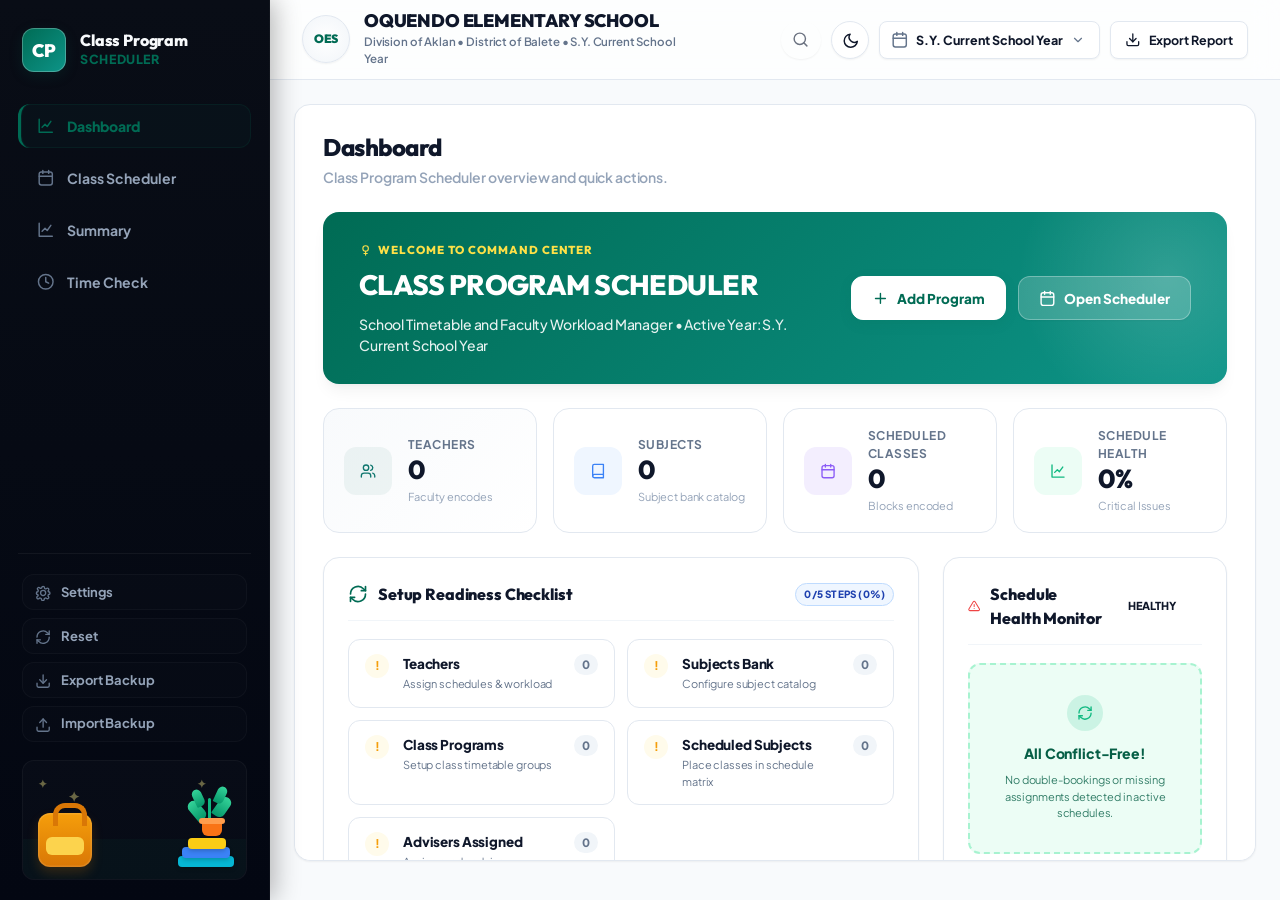
==== commit 6daf69a6: "feat(scheduler): Implement Focus Mode with Ultra-Compact View - Introduced a new "Focus Mode" toggle" ====
--- a/class_program_scheduler_v2026-06-15_0025_ISSUE15_COLLAPSIBLE_RAIL_PROGRAM_UI.html
+++ b/class_program_scheduler_v2026-06-15_0025_ISSUE15_COLLAPSIBLE_RAIL_PROGRAM_UI.html
@@ -1,4 +1,4 @@
-<!doctype html>
+﻿<!doctype html>
 <html lang="en">
 <head>
 <meta charset="utf-8">
@@ -160,6 +160,9 @@
   border-radius: var(--radius-sm);
   padding: 0 12px;
   background: var(--panel);
+  color: var(--text);
+  font-family: var(--font-body);
+  font-size: 13.5px;
   box-shadow: var(--shadow-sm);
   transition: border-color 0.2s, box-shadow 0.2s;
 }
@@ -167,6 +170,16 @@
   outline: none;
   border-color: var(--accent);
   box-shadow: 0 0 0 3px var(--accent-glow);
+}
+select {
+  appearance: none;
+  -webkit-appearance: none;
+  background-image: url("data:image/svg+xml;charset=UTF-8,%3csvg xmlns='http://www.w3.org/2000/svg' viewBox='0 0 24 24' fill='none' stroke='%2364748b' stroke-width='2' stroke-linecap='round' stroke-linejoin='round'%3e%3cpolyline points='6 9 12 15 18 9'%3e%3c/polyline%3e%3c/svg%3e");
+  background-repeat: no-repeat;
+  background-position: right 12px center;
+  background-size: 16px;
+  padding-right: 40px;
+  cursor: pointer;
 }
 
 /* Layout Structures */
@@ -1918,6 +1931,201 @@
   gap: 20px;
   animation: modalSlideIn 0.22s cubic-bezier(0.4,0,0.2,1);
 }
+  border-radius: 50%;
+  background: var(--accent-light);
+  color: var(--accent);
+  display: grid;
+  place-items: center;
+  margin-bottom: 8px;
+}
+.schedulerEmptyIcon svg {
+  width: 32px !important;
+  height: 32px !important;
+}
+.schedulerEmptyTitle {
+  font-family: var(--font-title);
+  font-size: 18px;
+  font-weight: 800;
+  color: var(--text);
+  margin: 0;
+}
+.schedulerEmptyDesc {
+  font-size: 13.5px;
+  color: var(--text-muted);
+  line-height: 1.5;
+  margin: 0;
+  max-width: 400px;
+}
+
+/* Scheduler Panel & Header Styling */
+.schedulerPanel {
+  background: var(--panel);
+  border: 1px solid var(--line);
+  border-radius: var(--radius-lg);
+  box-shadow: var(--shadow-sm);
+  overflow: hidden;
+}
+.schedulerPanelBody {
+  padding: 24px;
+}
+.schedulerListHead {
+  display: flex;
+  justify-content: space-between;
+  align-items: center;
+  margin-bottom: 24px;
+  padding-bottom: 16px;
+  border-bottom: 1px solid var(--line-light);
+  gap: 16px;
+  flex-wrap: wrap;
+}
+.schedulerListTitle {
+  font-family: var(--font-title);
+  font-size: 20px;
+  font-weight: 850;
+  color: var(--text);
+  margin-bottom: 4px;
+}
+.schedulerListSub {
+  font-size: 13px;
+  color: var(--text-muted);
+  font-weight: 600;
+}
+
+/* Diagnostic Alerts */
+.alert {
+  border-radius: var(--radius-md);
+  padding: 14px 18px;
+  display: flex;
+  flex-direction: column;
+  gap: 6px;
+  margin-bottom: 20px;
+  border: 1px solid;
+  font-size: 13.5px;
+}
+.alert.ok {
+  background: var(--success-bg) !important;
+  border-color: var(--success-border) !important;
+  color: var(--success-text) !important;
+  border-left: 5px solid var(--success) !important;
+}
+.alert.badbg {
+  background: var(--danger-bg) !important;
+  border-color: var(--danger-border) !important;
+  color: var(--danger-text) !important;
+  border-left: 5px solid var(--danger) !important;
+}
+.diagTitle {
+  font-weight: 800;
+  font-size: 14.5px;
+}
+.diagDetails {
+  margin: 6px 0 6px 20px;
+  padding: 0;
+  list-style-type: disc;
+  display: flex;
+  flex-direction: column;
+  gap: 6px;
+}
+.diagHint {
+  font-size: 12px;
+  font-weight: 600;
+  opacity: 0.9;
+}
+.conflictJump {
+  background: none;
+  border: none;
+  padding: 0;
+  font-family: inherit;
+  font-size: inherit;
+  color: currentColor;
+  text-decoration: underline;
+  font-weight: 750;
+  cursor: pointer;
+  text-align: left;
+}
+
+/* Scheduler Toolbar & Dropdown elements */
+.schedulerToolbar {
+  display: flex;
+  align-items: center;
+  gap: 8px;
+}
+.viewToggle {
+  width: 34px;
+  height: 34px;
+  border: 1px solid var(--line);
+  border-radius: var(--radius-sm);
+  background: var(--panel);
+  color: var(--text-muted);
+  display: flex;
+  align-items: center;
+  justify-content: center;
+  cursor: pointer;
+  transition: all 0.2s;
+}
+.viewToggle:hover {
+  background: var(--line-light);
+  color: var(--text);
+}
+.viewToggle.active {
+  background: var(--accent-light);
+  color: var(--accent);
+  border-color: var(--accent-glow);
+}
+.viewToggle svg {
+  width: 16px !important;
+  height: 16px !important;
+  stroke: currentColor;
+}
+.schedulerFilterSelect {
+  height: 34px;
+  border: 1px solid var(--line);
+  border-radius: var(--radius-sm);
+  background: var(--panel);
+  padding: 0 28px 0 10px;
+  font-size: 12.5px;
+  font-weight: 700;
+  color: var(--text);
+  cursor: pointer;
+  transition: border-color 0.2s;
+}
+.schedulerFilterSelect:hover {
+  border-color: var(--text-muted);
+}
+.schedulerFilterSelect:focus {
+  outline: none;
+  border-color: var(--accent);
+  box-shadow: 0 0 0 3px var(--accent-glow);
+}
+
+/* Modal Styling */
+.modal {
+  display: none;
+  position: fixed;
+  inset: 0;
+  background: rgba(15, 23, 42, 0.4);
+  backdrop-filter: blur(4px);
+  z-index: 1000;
+  align-items: center;
+  justify-content: center;
+  padding: 20px;
+}
+.modal.show {
+  display: flex !important;
+}
+.modalPanel {
+  width: 100%;
+  max-width: 680px;
+  background: var(--panel);
+  border: 1px solid var(--line);
+  border-radius: var(--radius-lg);
+  box-shadow: var(--shadow-lg);
+  padding: 28px;
+  display: flex;
+  flex-direction: column;
+  gap: 20px;
+  animation: modalSlideIn 0.22s cubic-bezier(0.4,0,0.2,1);
+}
 @keyframes modalSlideIn {
   from { opacity: 0; transform: translateY(16px) scale(0.98); }
   to   { opacity: 1; transform: translateY(0) scale(1); }
@@ -1926,9 +2134,12 @@
 /* Program Modal – Premium Redesign */
 .programModalPanel {
   max-width: 600px !important;
+  max-height: 90vh;
   padding: 0 !important;
   gap: 0 !important;
   overflow: hidden;
+  display: flex;
+  flex-direction: column;
 }
 .programModalHeader {
   padding: 24px 28px 20px;
@@ -1984,6 +2195,12 @@
   display: flex;
   flex-direction: column;
   gap: 20px;
+  overflow-y: auto;
+}
+.checkPanel {
+  display: grid;
+  grid-template-columns: repeat(auto-fill, minmax(130px, 1fr));
+  gap: 12px;
 }
 .programModalSectionLabel {
   font-size: 10.5px;
@@ -2070,6 +2287,7 @@
   gap: 10px;
   padding: 16px 28px 20px;
   border-top: 1px solid var(--line);
+  flex-shrink: 0;
 }
 .programModalNote {
   font-size: 12px;
@@ -3325,240 +3543,375 @@
   z-index: 3000;
 }
 
-/* Time allotment checker / Analytics views */
+/* --- Analytics Page Premium Redesign --- */
 .analyticsPage {
+  display: flex;
+  flex-direction: column;
+  gap: 24px;
+  width: 100%;
+  animation: analyticsFadeIn 0.4s ease-out;
+}
+
+@keyframes analyticsFadeIn {
+  from { opacity: 0; transform: translateY(10px); }
+  to { opacity: 1; transform: translateY(0); }
+}
+
+.timeHero {
+  position: relative;
+  background: linear-gradient(135deg, var(--accent) 0%, var(--accent-hover) 100%);
+  border-radius: var(--radius-lg);
+  padding: 32px 40px;
+  display: flex;
+  justify-content: space-between;
+  align-items: center;
+  overflow: hidden;
+  box-shadow: 0 10px 30px -10px var(--accent-glow);
+  color: #fff;
+  border: 1px solid rgba(255,255,255,0.1);
+}
+
+.timeHero::before {
+  content: '';
+  position: absolute;
+  inset: 0;
+  background: radial-gradient(circle at 80% 20%, rgba(255,255,255,0.15) 0%, transparent 60%);
+  pointer-events: none;
+}
+
+.timeHero.excellent { background: linear-gradient(135deg, #10b981 0%, #059669 100%); box-shadow: 0 10px 30px -10px rgba(16,185,129,0.3); }
+.timeHero.good { background: linear-gradient(135deg, #3b82f6 0%, #2563eb 100%); box-shadow: 0 10px 30px -10px rgba(59,130,246,0.3); }
+.timeHero.warn { background: linear-gradient(135deg, #f59e0b 0%, #d97706 100%); box-shadow: 0 10px 30px -10px rgba(245,158,11,0.3); }
+.timeHero.bad { background: linear-gradient(135deg, #ef4444 0%, #dc2626 100%); box-shadow: 0 10px 30px -10px rgba(239,68,68,0.3); }
+.timeHero.empty { background: linear-gradient(135deg, var(--text-muted2) 0%, var(--text-muted) 100%); }
+
+.timeHero > div:first-child {
+  position: relative;
+  z-index: 2;
+  max-width: 70%;
+}
+
+.timeHero h2 {
+  font-size: 32px;
+  font-family: var(--font-title);
+  font-weight: 800;
+  margin: 0 0 12px 0;
+  letter-spacing: -0.5px;
+}
+
+.timeHero p {
+  font-size: 14.5px;
+  color: rgba(255, 255, 255, 0.9);
+  margin: 0 0 8px 0;
+  line-height: 1.5;
+}
+
+.timeHeroScore {
+  position: relative;
+  z-index: 2;
+  text-align: center;
+  background: rgba(255, 255, 255, 0.15);
+  backdrop-filter: blur(12px);
+  padding: 24px 32px;
+  border-radius: var(--radius-md);
+  border: 1px solid rgba(255,255,255,0.2);
+  box-shadow: 0 8px 24px rgba(0,0,0,0.1);
+}
+
+.timeHeroScore b {
+  font-size: 48px;
+  font-weight: 800;
+  font-family: var(--font-title);
+  line-height: 1;
+}
+
+.timeHeroScore span {
+  font-size: 13px;
+  font-weight: 600;
+  text-transform: uppercase;
+  letter-spacing: 0.5px;
+  opacity: 0.9;
+}
+
+.gradeCheckerGrid {
   display: grid;
-  gap: 20px;
-}
-.timeHero {
+  grid-template-columns: repeat(2, 1fr);
+  gap: 24px;
+}
+
+.gradeCheckerCard {
+  background: var(--panel-glass);
+  backdrop-filter: blur(12px);
+  border: 1px solid var(--line);
   border-radius: var(--radius-lg);
   padding: 24px;
-  display: grid;
-  grid-template-columns: 1fr 180px;
-  gap: 20px;
-  align-items: center;
-  border: 1px solid var(--line);
-}
-.timeHero.good { background: linear-gradient(135deg, #064e3b, #0f766e) !important; color: #fff; }
-.timeHero.warn { background: linear-gradient(135deg, #78350f, #d97706) !important; color: #fff; }
-.timeHero.bad { background: linear-gradient(135deg, #7f1d1d, #ef4444) !important; color: #fff; }
-
-.timeHero h2 {
+  box-shadow: 0 4px 6px -1px rgba(0,0,0,0.05);
+  display: flex;
+  flex-direction: column;
+  gap: 16px;
+  transition: transform 0.3s cubic-bezier(0.4, 0, 0.2, 1), box-shadow 0.3s;
+}
+
+.gradeCheckerCard:hover {
+  transform: translateY(-4px);
+  box-shadow: 0 12px 24px -8px rgba(0, 0, 0, 0.1);
+  border-color: var(--line-light);
+}
+
+.gradeCheckerHead {
+  display: flex;
+  justify-content: space-between;
+  align-items: center;
+}
+
+.gradeCheckerTitle {
+  font-size: 18px;
+  font-weight: 800;
   font-family: var(--font-title);
-  font-size: 22px;
-  margin-bottom: 6px;
-}
-.timeHero p {
-  font-size: 13px;
-  line-height: 1.45;
-  opacity: 0.9;
-}
-.timeHeroScore {
-  height: 110px;
-  border-radius: var(--radius-md);
-  background: rgba(255,255,255,0.12);
-  border: 1px solid rgba(255,255,255,0.15);
-  display: grid;
-  place-items: center;
-  text-align: center;
-}
-.timeHeroScore b {
-  font-family: var(--font-title);
-  font-size: 32px;
-  line-height: 1;
-}
-.timeHeroScore span {
-  font-size: 10px;
-  font-weight: 800;
-  text-transform: uppercase;
-  letter-spacing: 0.05em;
-}
-
-.gradeCheckerGrid {
-  display: grid;
-  grid-template-columns: repeat(auto-fit, minmax(460px, 1fr));
-  gap: 16px;
-}
-.gradeCheckerCard {
-  border: 1px solid var(--line);
-  border-radius: var(--radius-lg);
-  background: var(--panel);
-  padding: 20px;
-  display: flex;
-  flex-direction: column;
-  gap: 14px;
-  box-shadow: var(--shadow-sm);
-}
-.gradeCheckerHead {
-  display: flex;
-  justify-content: space-between;
-  align-items: center;
-  gap: 10px;
-}
-.gradeCheckerTitle {
-  font-family: var(--font-title);
-  font-size: 15px;
-  font-weight: 800;
-}
+  color: var(--text);
+}
+
 .gradeCompliancePill {
-  font-size: 10.5px;
-  font-weight: 800;
-  text-transform: uppercase;
+  font-size: 12px;
+  font-weight: 700;
+  padding: 6px 12px;
   border-radius: 99px;
-  padding: 3px 8px;
-  border: 1px solid;
-}
-.gradeCompliancePill.good { background: var(--success-bg); border-color: var(--success-border); color: var(--success-text); }
-.gradeCompliancePill.warn { background: var(--warning-bg); border-color: var(--warning-border); color: var(--warning-text); }
-.gradeCompliancePill.bad { background: var(--danger-bg); border-color: var(--danger-border); color: var(--danger-text); }
+  background: var(--line-light);
+  color: var(--text);
+}
+.gradeCompliancePill.excellent { background: rgba(16,185,129,0.15); color: var(--success); }
+.gradeCompliancePill.good { background: rgba(59,130,246,0.15); color: #3b82f6; }
+.gradeCompliancePill.warn { background: rgba(245,158,11,0.15); color: var(--warning); }
+.gradeCompliancePill.bad { background: rgba(239,68,68,0.15); color: var(--danger); }
 
 .timeAllotmentTable {
   width: 100%;
-  border: 1px solid var(--line);
+  border-collapse: collapse;
+  font-size: 13.5px;
+}
+
+.timeAllotmentTable th {
+  text-align: left;
+  padding: 10px 12px;
+  font-weight: 700;
+  color: var(--text-muted);
+  border-bottom: 2px solid var(--line);
+  background: var(--line-light);
+}
+
+.timeAllotmentTable th:first-child { border-top-left-radius: 6px; border-bottom-left-radius: 6px; }
+.timeAllotmentTable th:last-child { border-top-right-radius: 6px; border-bottom-right-radius: 6px; }
+
+.timeAllotmentTable td {
+  padding: 12px;
+  border-bottom: 1px solid var(--line-light);
+  color: var(--text);
+}
+
+.timeAllotmentTable tr:last-child td { border-bottom: none; }
+
+.levelComplianceBox {
+  margin-top: auto;
+  padding: 16px;
+  background: var(--line-light);
   border-radius: var(--radius-md);
-  overflow: hidden;
-  border-collapse: separate;
-  border-spacing: 0;
-}
-.timeAllotmentTable th, .timeAllotmentTable td {
-  padding: 8px 12px;
-  border-bottom: 1px solid var(--line-light);
-  border-right: 1px solid var(--line-light);
-}
-.timeAllotmentTable th {
-  background: var(--line-light);
-  font-weight: 800;
+  display: flex;
+  justify-content: space-between;
+  align-items: center;
+  font-size: 13.5px;
+  font-weight: 600;
+  color: var(--text);
+}
+
+.analyticsTimestamp {
+  text-align: center;
+  font-size: 12px;
   color: var(--text-muted);
-}
-.statusText.good { color: var(--success); font-weight: 800; }
-.statusText.warn { color: var(--warning); font-weight: 800; }
-.statusText.bad { color: var(--danger); font-weight: 800; }
-
-.levelComplianceBox {
-  border-radius: var(--radius-md);
-  background: var(--line-light);
-  padding: 10px 14px;
-  font-size: 12px;
-  font-weight: 700;
-  display: flex;
-  justify-content: space-between;
-  align-items: center;
-  flex-wrap: wrap;
-  gap: 8px;
-}
-.levelComplianceBox b {
-  color: var(--text);
-}
-.levelComplianceBox span {
-  color: var(--text-muted);
-}
-
-.analyticsTimestamp {
-  border: 1px solid var(--info-border);
-  background: var(--info-bg);
-  color: var(--info-text);
-  border-radius: var(--radius-sm);
-  padding: 8px 12px;
-  font-size: 11.5px;
-  font-weight: 700;
-}
-
-/* Teaching Load Summary View */
+  font-weight: 500;
+  padding: 16px;
+}
+
+@media (max-width: 1024px) {
+  .gradeCheckerGrid { grid-template-columns: 1fr; }
+}
+
+@media (max-width: 768px) {
+  .timeHero { flex-direction: column; align-items: flex-start; gap: 20px; }
+  .timeHero > div:first-child { max-width: 100%; }
+  .timeHeroScore { width: 100%; text-align: center; }
+  .timeAllotmentTable { display: block; overflow-x: auto; white-space: nowrap; }
+}
+
+
+/* Teaching Load Summary View Premium Redesign */
 .summaryControls {
   display: grid;
   grid-template-columns: 2fr 1fr 1fr 1fr 1fr;
-  gap: 10px;
-  margin-bottom: 16px;
-}
+  gap: 12px;
+  margin-bottom: 24px;
+  background: var(--panel);
+  padding: 16px;
+  border-radius: var(--radius-lg);
+  box-shadow: 0 4px 20px rgba(0,0,0,0.05);
+  border: 1px solid var(--line);
+  animation: summaryFadeIn 0.4s ease-out;
+}
+
+@keyframes summaryFadeIn {
+  from { opacity: 0; transform: translateY(10px); }
+  to { opacity: 1; transform: translateY(0); }
+}
+
 .loadSummaryWrap {
   display: flex;
   flex-direction: column;
-  gap: 12px;
-}
+  gap: 16px;
+}
+
 .loadSummaryTable {
   width: 100%;
   border-collapse: separate;
-  border-spacing: 0;
-  border: 1px solid var(--line);
-  border-radius: var(--radius-lg);
-  overflow: hidden;
-}
+  border-spacing: 0 8px; /* Floating rows */
+  margin-top: -8px;
+}
+
 .loadSummaryTable th {
-  background: var(--line-light);
+  text-transform: uppercase;
+  font-size: 11px;
+  letter-spacing: 0.5px;
   color: var(--text-muted);
-  font-weight: 800;
-  padding: 12px;
-  border-bottom: 1px solid var(--line);
-  border-right: 1px solid var(--line);
-}
+  font-weight: 700;
+  padding: 12px 16px;
+  text-align: left;
+  border: none;
+}
+
 .loadSummaryTable td {
-  padding: 12px;
+  padding: 16px;
+  background: var(--panel);
+  vertical-align: middle;
+  border-top: 1px solid var(--line-light);
   border-bottom: 1px solid var(--line-light);
+  transition: all 0.2s ease;
+}
+
+.loadSummaryTable tr td:first-child {
+  border-left: 1px solid var(--line-light);
+  border-top-left-radius: 12px;
+  border-bottom-left-radius: 12px;
+}
+
+.loadSummaryTable tr td:last-child {
   border-right: 1px solid var(--line-light);
-  vertical-align: middle;
-}
+  border-top-right-radius: 12px;
+  border-bottom-right-radius: 12px;
+}
+
+.loadSummaryTable tr:hover td {
+  background: var(--bg);
+  transform: scale(1.002);
+  box-shadow: 0 4px 12px rgba(0,0,0,0.03);
+}
+
 .facultyCell {
   display: flex;
-  gap: 12px;
-  align-items: center;
-}
+  gap: 14px;
+  align-items: center;
+}
+
 .facultyMark {
-  width: 8px;
-  height: 8px;
+  width: 36px;
+  height: 36px;
   border-radius: 50%;
-}
+  box-shadow: inset 0 0 0 2px rgba(255,255,255,0.2), 0 2px 8px rgba(0,0,0,0.1);
+  flex-shrink: 0;
+}
+
 .facultyName {
-  font-weight: 750;
-}
+  font-weight: 700;
+  font-family: var(--font-title);
+  font-size: 15px;
+  color: var(--text);
+  margin-bottom: 4px;
+}
+
 .adviserBadge {
   display: inline-flex;
-  margin-top: 4px;
-  padding: 2px 6px;
-  border-radius: 4px;
-  background: var(--warning-bg);
-  color: var(--warning-text);
+  padding: 3px 8px;
+  border-radius: 6px;
+  background: linear-gradient(135deg, var(--warning) 0%, #f59e0b 100%);
+  color: #fff;
   font-size: 9.5px;
   font-weight: 800;
   text-transform: uppercase;
-}
+  letter-spacing: 0.5px;
+  box-shadow: 0 2px 6px rgba(245, 158, 11, 0.3);
+}
+
 .positionPill {
   display: inline-flex;
-  padding: 2px 6px;
-  border-radius: 99px;
+  padding: 3px 8px;
+  border-radius: 6px;
   background: var(--line-light);
   color: var(--text-muted);
   font-size: 9.5px;
   font-weight: 800;
-  margin-right: 4px;
-}
+  margin-right: 6px;
+  border: 1px solid var(--line);
+}
+
 .totalLoadCell {
   text-align: center;
   font-weight: 800;
-}
+  font-size: 16px;
+  color: var(--text);
+}
+
 .hoursText {
+  font-size: 12px;
+  color: var(--text-muted);
+  font-weight: 600;
+  margin-top: 4px;
+}
+
+.statusPill {
+  display: inline-flex;
+  flex-direction: column;
+  justify-content: center;
+  align-items: center;
+  border-radius: 8px;
+  padding: 8px 16px;
   font-size: 11px;
-  color: var(--text-muted);
-  margin-top: 2px;
-}
-.statusPill {
-  display: inline-grid;
-  justify-items: center;
-  border-radius: 99px;
-  padding: 6px 12px;
-  font-size: 10.5px;
   font-weight: 800;
   text-transform: uppercase;
-  border: 1px solid;
-}
+  border: 1px solid transparent;
+  min-width: 100px;
+}
+
 .statusPill small {
-  font-size: 9px;
+  font-size: 9.5px;
   text-transform: none;
-  font-weight: 700;
-  color: var(--text-muted);
-}
-.statusPill.status-underload { background: var(--info-bg); color: var(--info-text); border-color: var(--info-border); }
-.statusPill.status-met { background: var(--success-bg); color: var(--success-text); border-color: var(--success-border); }
-.statusPill.status-overload { background: var(--danger-bg); color: var(--danger-text); border-color: var(--danger-border); }
+  font-weight: 600;
+  margin-top: 2px;
+  opacity: 0.8;
+}
+
+.statusPill.status-underload { 
+  background: rgba(59, 130, 246, 0.1); 
+  color: #3b82f6; 
+  border-color: rgba(59, 130, 246, 0.2); 
+}
+.statusPill.status-met { 
+  background: rgba(16, 185, 129, 0.1); 
+  color: var(--success); 
+  border-color: rgba(16, 185, 129, 0.2); 
+}
+.statusPill.status-overload { 
+  background: rgba(239, 68, 68, 0.1); 
+  color: var(--danger); 
+  border-color: rgba(239, 68, 68, 0.2); 
+}
+
 
 /* Responsive adjustments */
 @media (max-width: 1200px) {
@@ -3913,6 +4266,942 @@
     background: #ffffff !important;
   }
 }
+
+.resetGrid {
+  display: flex;
+  flex-direction: column;
+  gap: 12px;
+  margin-top: 16px;
+}
+.resetOption {
+  display: flex;
+  flex-direction: column;
+  align-items: flex-start;
+  text-align: left;
+  padding: 16px;
+  border: 1px solid var(--line);
+  border-radius: 12px;
+  background: var(--bg);
+  cursor: pointer;
+  transition: all 0.2s;
+  color: var(--text);
+  font-family: inherit;
+  width: 100%;
+}
+.resetOption:hover {
+  background: var(--panel);
+  border-color: var(--accent);
+  box-shadow: 0 4px 12px rgba(0,0,0,0.05);
+  transform: translateY(-1px);
+}
+.resetOption b {
+  font-size: 1.05rem;
+  margin-bottom: 4px;
+}
+.resetOption b.danger {
+  color: var(--danger);
+}
+.resetOption:hover b.danger {
+  color: #dc2626;
+}
+.resetOption p.muted {
+  margin: 0;
+  color: var(--text-muted);
+  font-size: 0.9rem;
+  line-height: 1.4;
+}
+/* --- Settings UI Fixes --- */
+.syGrid {
+  display: grid;
+  grid-template-columns: 1fr 1fr;
+  gap: 16px;
+}
+.syActions {
+  display: flex;
+  gap: 10px;
+}
+.migrationHistory {
+  display: flex;
+  flex-direction: column;
+  gap: 10px;
+  margin-top: 14px;
+}
+.migrationHistoryItem {
+  padding: 12px;
+  border: 1px solid var(--line);
+  border-radius: var(--radius-md);
+  background: var(--line-light);
+}
+.migrationBadge {
+  display: inline-block;
+  padding: 2px 8px;
+  border-radius: 99px;
+  background: var(--accent);
+  color: #fff;
+  font-size: 11px;
+  font-weight: 700;
+  margin-bottom: 6px;
+}
+.migrationNote {
+  font-size: 11px;
+  color: var(--text-muted);
+  margin-top: 4px;
+}
+.migrationDanger {
+  color: var(--danger);
+  font-weight: 600;
+  font-size: 12.5px;
+  background: var(--danger-bg);
+  padding: 10px;
+  border-radius: var(--radius-sm);
+  border: 1px solid var(--danger-border);
+}
+
+.subjectCardGrid {
+  display: grid;
+  grid-template-columns: repeat(auto-fill, minmax(280px, 1fr));
+  gap: 16px;
+  margin-top: 16px;
+}
+.subjectCard {
+  border: 1px solid var(--line);
+  border-radius: var(--radius-md);
+  padding: 16px;
+  background: var(--panel);
+}
+.subjectCardHead {
+  display: flex;
+  justify-content: space-between;
+  align-items: flex-start;
+  gap: 12px;
+}
+.subjectCardTitle {
+  font-family: var(--font-title);
+  font-weight: 700;
+  font-size: 14.5px;
+  margin-bottom: 8px;
+}
+.subjectTagRow {
+  display: flex;
+  flex-wrap: wrap;
+  gap: 6px;
+}
+.subjectTag {
+  font-size: 10px;
+  font-weight: 800;
+  padding: 2px 6px;
+  border-radius: 4px;
+  background: var(--line-light);
+  color: var(--text-muted);
+  text-transform: uppercase;
+}
+.subjectIconActions {
+  display: flex;
+  gap: 4px;
+}
+
+.sectionAddPanel {
+  display: flex;
+  gap: 12px;
+  align-items: flex-end;
+  background: var(--panel);
+  padding: 16px;
+  border-radius: var(--radius-md);
+  border: 1px solid var(--line);
+  margin-bottom: 20px;
+}
+.sectionAddPanel .settingsField {
+  flex: 1;
+}
+.adviserWorkflow {
+  padding: 12px 16px;
+  background: var(--info-bg);
+  border-left: 4px solid var(--info-border);
+  color: var(--info-text);
+  border-radius: 0 var(--radius-md) var(--radius-md) 0;
+  font-size: 13px;
+  margin-bottom: 20px;
+}
+.sectionGradeGroup {
+  margin-bottom: 24px;
+  border: 1px solid var(--line);
+  border-radius: var(--radius-lg);
+  overflow: hidden;
+}
+.sectionGradeHeader {
+  display: flex;
+  justify-content: space-between;
+  align-items: center;
+  padding: 12px 16px;
+  background: var(--line-light);
+  font-family: var(--font-title);
+  font-weight: 700;
+  font-size: 15px;
+}
+.sectionRows {
+  padding: 16px;
+  display: flex;
+  flex-direction: column;
+  gap: 12px;
+}
+.sectionRow {
+  display: flex;
+  align-items: center;
+  gap: 12px;
+}
+.sectionRowLabel {
+  flex: 1;
+  font-weight: 600;
+  font-size: 14px;
+}
+
+.adviserLiteList {
+  display: grid;
+  gap: 20px;
+}
+.adviserLiteGroup {
+  border: 1px solid var(--line);
+  border-radius: var(--radius-md);
+  overflow: hidden;
+}
+.adviserLiteGroupTitle {
+  display: flex;
+  justify-content: space-between;
+  align-items: center;
+  padding: 10px 14px;
+  background: var(--line-light);
+  font-family: var(--font-title);
+  font-weight: 700;
+  font-size: 14px;
+}
+.adviserLiteRow {
+  display: flex;
+  align-items: center;
+  gap: 16px;
+  padding: 12px 14px;
+  border-top: 1px solid var(--line);
+}
+.adviserLiteRow:first-child {
+  border-top: none;
+}
+.adviserLiteLabel {
+  flex: 1;
+  font-weight: 600;
+  font-size: 13.5px;
+}
+.settingsMini {
+  font-size: 11px;
+  color: var(--text-muted);
+  font-weight: normal;
+  margin-top: 4px;
+}
+
+@media (max-width: 768px) {
+  .syGrid { grid-template-columns: 1fr; }
+  .sectionAddPanel { flex-direction: column; align-items: stretch; }
+  .sectionRow { flex-direction: column; align-items: stretch; }
+  .adviserLiteRow { flex-direction: column; align-items: stretch; }
+}
+
+/* Fix global checkbox sizing affected by global input reset */
+input[type="checkbox"] {
+  width: 16px !important;
+  height: 16px !important;
+  margin-right: 6px;
+  cursor: pointer;
+  accent-color: var(--accent);
+}
+
+.checkLine {
+  display: flex;
+  align-items: center;
+  font-size: 13.5px;
+  font-weight: 600;
+  margin-bottom: 8px;
+  cursor: pointer;
+}
+
+.subjectTagChecks {
+  display: flex;
+  flex-wrap: wrap;
+  gap: 16px;
+}
+.subjectTagChecks label {
+  display: flex;
+  align-items: center;
+  font-size: 13.5px;
+  font-weight: 700;
+  cursor: pointer;
+}
+
+/* Subject Modal Z-index Fix */
+#subjectModal {
+  z-index: 1300 !important;
+}
+/* Global Custom Glassmorphic Select Component */
+.customSelectWrap {
+  position: relative;
+  display: inline-flex;
+  width: 100%;
+}
+.customSelectWrap.active { z-index: 50; }
+
+.customSelectBtn {
+  width: 100%;
+  height: 38px;
+  border: 1px solid var(--line);
+  background: var(--panel);
+  border-radius: var(--radius-sm);
+  color: var(--text);
+  font-family: var(--font-body);
+  font-size: 13.5px;
+  padding: 0 12px;
+  display: flex;
+  align-items: center;
+  justify-content: space-between;
+  gap: 8px;
+  box-shadow: var(--shadow-sm);
+  transition: all 0.2s;
+  cursor: pointer;
+  user-select: none;
+}
+.customSelectBtn:hover {
+  background: var(--bg);
+}
+.customSelectWrap.active .customSelectBtn {
+  border-color: var(--accent);
+  box-shadow: 0 0 0 3px var(--accent-glow);
+}
+
+.customSelectArrow {
+  display: flex;
+  align-items: center;
+  color: #64748b;
+  transition: transform 0.2s;
+}
+.customSelectWrap.active .customSelectArrow {
+  transform: rotate(180deg);
+}
+.customSelectArrow svg {
+  width: 16px;
+  height: 16px;
+}
+
+.customSelectMenu {
+  position: absolute;
+  top: calc(100% + 4px);
+  left: 0;
+  width: 100%;
+  min-width: max-content;
+  background: var(--panel);
+  border: 1px solid var(--line);
+  border-radius: var(--radius-sm);
+  box-shadow: 0 10px 25px rgba(0,0,0,0.1);
+  z-index: 210;
+  display: none;
+  flex-direction: column;
+  padding: 4px 0;
+  max-height: 300px;
+  overflow-y: auto;
+}
+.customSelectMenu.show {
+  display: flex;
+  animation: customSelectFade 0.15s ease-out;
+}
+@keyframes customSelectFade {
+  from { opacity: 0; transform: translateY(-4px); }
+  to { opacity: 1; transform: translateY(0); }
+}
+
+.customSelectMenuItem {
+  background: none;
+  border: none;
+  padding: 10px 16px;
+  text-align: left;
+  font-size: 13.5px;
+  font-family: var(--font-body);
+  color: var(--text);
+  cursor: pointer;
+  transition: background 0.2s, color 0.2s;
+}
+.customSelectMenuItem:hover {
+  background: var(--line-light);
+}
+.customSelectMenuItem.active {
+  color: var(--primary);
+  font-weight: 700;
+  background: rgba(15, 118, 110, 0.05);
+}
+.contextHidden { display: none !important; }
+#classModal .programModalPanel {
+  overflow: visible !important;
+}
+#classModal .programModalHeader {
+  border-top-left-radius: inherit;
+  border-top-right-radius: inherit;
+}
+#classModal .programModalFooter {
+  border-bottom-left-radius: inherit;
+  border-bottom-right-radius: inherit;
+}
+#viewControls {
+  display: flex;
+  gap: 12px;
+  align-items: center;
+  flex-wrap: wrap;
+}
+/* CLASS SCHEDULER PREMIUM REDESIGN OVERRIDES */
+
+/* 1. Sidebar Panels */
+.grid > aside > .card.panel {
+  box-shadow: var(--shadow-md) !important;
+  border-radius: var(--radius-lg) !important;
+  border: 1px solid var(--line) !important;
+  background: var(--panel) !important;
+  transition: box-shadow 0.3s, border-color 0.3s !important;
+}
+.grid > aside > .card.panel:hover {
+  box-shadow: var(--shadow-lg) !important;
+  border-color: var(--text-muted2) !important;
+}
+.panelHead {
+  background: linear-gradient(135deg, rgba(15, 118, 110, 0.05) 0%, transparent 100%) !important;
+  border-bottom: 1px solid var(--line-light) !important;
+  border-radius: var(--radius-lg) var(--radius-lg) 0 0 !important;
+  padding: 16px 20px !important;
+}
+.panelTitle {
+  font-family: var(--font-title) !important;
+  font-size: 15px !important;
+  font-weight: 800 !important;
+  color: var(--text) !important;
+  display: flex !important;
+  align-items: center !important;
+  gap: 8px !important;
+}
+.panelTitle svg {
+  color: var(--accent) !important;
+}
+
+/* 1.2 Teacher Workload List Items */
+.teacher {
+  grid-template-columns: 44px 1fr !important;
+  padding: 16px !important;
+  border-radius: var(--radius-md) !important;
+  margin-bottom: 12px !important;
+  background: var(--panel) !important;
+}
+.teacher .avatar {
+  width: 44px !important;
+  height: 44px !important;
+  font-family: var(--font-title) !important;
+  font-size: 14px !important;
+  font-weight: 800 !important;
+  box-shadow: var(--shadow-sm) !important;
+}
+.teacherTop {
+  display: flex !important;
+  justify-content: space-between !important;
+  align-items: center !important;
+}
+.teacherName {
+  font-size: 14px !important;
+  font-weight: 800 !important;
+  color: var(--text) !important;
+}
+.teacherEditBtn {
+  font-size: 10px !important;
+  padding: 4px 8px !important;
+  height: auto !important;
+  background: var(--line-light) !important;
+  border: 1px solid var(--line) !important;
+  color: var(--text-muted) !important;
+}
+.teacherEditBtn:hover {
+  background: var(--line) !important;
+  color: var(--text) !important;
+}
+.teacherMeta {
+  font-size: 11px !important;
+  font-weight: 600 !important;
+  color: var(--text-muted) !important;
+  margin-top: 4px !important;
+  display: flex !important;
+  align-items: center !important;
+  gap: 6px !important;
+}
+.teacherStatusRow {
+  margin-top: 10px !important;
+}
+.workloadStatusPill {
+  font-size: 10.5px !important;
+  font-weight: 800 !important;
+  padding: 3px 10px !important;
+  border-radius: 99px !important;
+  text-transform: uppercase !important;
+  letter-spacing: 0.05em !important;
+  border: 1px solid !important;
+  cursor: pointer !important;
+  transition: transform 0.2s !important;
+  background: transparent !important;
+}
+.workloadStatusPill:hover {
+  transform: scale(1.05) !important;
+}
+
+/* 1.3 Diagnostics Alert */
+.alert {
+  border-radius: var(--radius-lg) !important;
+  border: 1px solid !important;
+  box-shadow: var(--shadow-sm) !important;
+  background-image: linear-gradient(135deg, rgba(255,255,255,0.4) 0%, transparent 100%) !important;
+  padding: 16px 20px !important;
+}
+.alert.ok {
+  background-color: var(--success-bg) !important;
+  border-color: var(--success-border) !important;
+  color: var(--success) !important;
+  border-left: 6px solid var(--success) !important;
+}
+.alert.badbg {
+  background-color: var(--danger-bg) !important;
+  border-color: var(--danger-border) !important;
+  color: var(--danger) !important;
+  border-left: 6px solid var(--danger) !important;
+}
+
+/* 2. Program Header Card */
+.scheduleHead {
+  border-bottom: none !important;
+  padding: 24px 28px !important;
+}
+.scheduleTitle {
+  font-size: 24px !important;
+  letter-spacing: -0.02em !important;
+}
+.scheduleSub {
+  font-size: 14px !important;
+  color: var(--text-muted2) !important;
+}
+
+/* 3. Timetable Grid Layout */
+.scheduleHead + #content {
+  padding: 0 28px 28px 28px !important;
+}
+table {
+  border-collapse: separate !important;
+  border-spacing: 0 !important;
+  border: 1px solid var(--line) !important;
+  border-radius: var(--radius-lg) !important;
+  overflow: hidden !important;
+  background: var(--panel) !important;
+  box-shadow: var(--shadow-sm) !important;
+}
+th, td {
+  border: 1px solid var(--line-light) !important;
+  border-top: none !important;
+  border-left: none !important;
+}
+th {
+  background: var(--line-light) !important;
+  font-family: var(--font-title) !important;
+  font-size: 13px !important;
+  font-weight: 800 !important;
+  text-transform: uppercase !important;
+  letter-spacing: 0.05em !important;
+  color: var(--text) !important;
+  padding: 16px !important;
+}
+.timecol {
+  background: var(--panel) !important;
+  font-weight: 800 !important;
+  font-size: 12px !important;
+  color: var(--text) !important;
+  border-right: 1px solid var(--line) !important;
+}
+thead .timecol {
+  background: var(--line-light) !important;
+}
+
+/* 4. Schedule Blocks */
+.block {
+  border-radius: var(--radius-md) !important;
+  border: 1px solid var(--card-color) !important;
+  border-left: 5px solid var(--card-color) !important;
+  background: linear-gradient(135deg, var(--panel) 0%, rgba(255,255,255,0.4) 100%) !important;
+  box-shadow: 0 4px 12px rgba(0,0,0,0.03) !important;
+  padding: 14px !important;
+  display: flex !important;
+  flex-direction: column !important;
+  gap: 8px !important;
+  position: relative !important;
+  overflow: hidden !important;
+  transition: transform 0.2s, box-shadow 0.2s !important;
+}
+.block::before {
+  content: '';
+  position: absolute;
+  top: 0; left: 0; right: 0; bottom: 0;
+  background: var(--card-color);
+  opacity: 0.04;
+  pointer-events: none;
+}
+.block:hover {
+  transform: translateY(-2px) scale(1.01) !important;
+  box-shadow: 0 8px 24px rgba(0,0,0,0.06) !important;
+  z-index: 10 !important;
+}
+.blockTeacherRow {
+  display: flex !important;
+  align-items: center !important;
+  gap: 8px !important;
+  margin-top: 2px !important;
+}
+.blockTeacherAvatar {
+  width: 24px !important;
+  height: 24px !important;
+  border-radius: 50% !important;
+  color: #fff !important;
+  font-size: 9px !important;
+  font-weight: 800 !important;
+  display: flex !important;
+  align-items: center !important;
+  justify-content: center !important;
+  box-shadow: 0 2px 6px rgba(0,0,0,0.15) !important;
+}
+.blockTeacherName {
+  font-size: 12.5px !important;
+  font-weight: 750 !important;
+  color: var(--text) !important;
+}
+.blockMetaRow {
+  display: flex !important;
+  flex-wrap: wrap !important;
+  gap: 6px !important;
+  margin-top: 4px !important;
+}
+.blockMetaPill {
+  display: inline-flex !important;
+  align-items: center !important;
+  gap: 4px !important;
+  background: var(--line-light) !important;
+  border-radius: 4px !important;
+  padding: 2px 6px !important;
+  font-size: 10px !important;
+  font-weight: 750 !important;
+  color: var(--text-muted) !important;
+}
+.blockMetaPill svg {
+  width: 10px !important;
+  height: 10px !important;
+}
+.blockMinsBadge {
+  position: absolute !important;
+  bottom: 8px !important;
+  right: 8px !important;
+  font-size: 10px !important;
+  font-weight: 800 !important;
+  color: var(--card-color) !important;
+  background: rgba(255,255,255,0.8) !important;
+  padding: 2px 6px !important;
+  border-radius: 99px !important;
+}
+.classSubject {
+  font-size: 13.5px !important;
+  font-weight: 800 !important;
+  letter-spacing: -0.01em !important;
+}
+
+/* 5. Placeholders & Universal Blocks */
+.add {
+  border: 2px dashed var(--line) !important;
+  background: var(--panel) !important;
+  border-radius: var(--radius-md) !important;
+  color: var(--text-muted) !important;
+  font-size: 12.5px !important;
+  font-weight: 700 !important;
+  padding: 16px !important;
+  width: 100% !important;
+  display: flex !important;
+  align-items: center !important;
+  justify-content: center !important;
+  gap: 8px !important;
+  transition: all 0.2s !important;
+  cursor: pointer !important;
+}
+.add:hover {
+  border-color: var(--accent) !important;
+  color: var(--accent) !important;
+  background: var(--accent-light) !important;
+  transform: scale(1.02) !important;
+}
+.universalBlock {
+  background: repeating-linear-gradient(
+    45deg,
+    var(--line-light),
+    var(--line-light) 10px,
+    var(--panel) 10px,
+    var(--panel) 20px
+  ) !important;
+  border: 1px solid var(--line) !important;
+  color: var(--text-muted) !important;
+  font-weight: 800 !important;
+  letter-spacing: 0.05em !important;
+  text-transform: uppercase !important;
+  border-radius: var(--radius-md) !important;
+  display: flex !important;
+  align-items: center !important;
+  justify-content: center !important;
+  padding: 12px !important;
+  box-shadow: none !important;
+}
+/* CLASS SCHEDULER PREMIUM REDESIGN OVERRIDES - BATCH 2 */
+
+.schedulerHeaderBlock {
+  border: 1px solid var(--line) !important;
+  border-radius: var(--radius-lg) !important;
+  background: linear-gradient(180deg, var(--panel) 0%, var(--bg) 100%) !important;
+  box-shadow: var(--shadow-sm) !important;
+  padding: 24px !important;
+  margin-bottom: 24px !important;
+  position: relative !important;
+  overflow: hidden !important;
+}
+.schedulerHeaderBlock::before {
+  content: '';
+  position: absolute;
+  top: 0; left: 0; bottom: 0; width: 6px;
+  background: linear-gradient(180deg, var(--accent), var(--accent-light));
+  border-radius: var(--radius-lg) 0 0 var(--radius-lg);
+}
+.schedulerHeaderTop {
+  display: flex !important;
+  justify-content: space-between !important;
+  align-items: flex-start !important;
+  gap: 20px !important;
+}
+.schedulerHeaderTitleRow {
+  display: flex !important;
+  align-items: center !important;
+  gap: 12px !important;
+  margin-bottom: 8px !important;
+}
+.schedulerHeaderTitle {
+  font-family: var(--font-title) !important;
+  font-size: 20px !important;
+  font-weight: 800 !important;
+  color: var(--text) !important;
+  margin: 0 !important;
+}
+.schedulerHeaderBadge {
+  font-size: 10px !important;
+  font-weight: 800 !important;
+  padding: 4px 10px !important;
+  border-radius: 99px !important;
+  text-transform: uppercase !important;
+  letter-spacing: 0.05em !important;
+  border: 1px solid !important;
+}
+.schedulerHeaderSub {
+  font-size: 13px !important;
+  color: var(--text-muted) !important;
+  display: flex !important;
+  align-items: center !important;
+  gap: 12px !important;
+  font-weight: 600 !important;
+}
+.schedulerHeaderSub span {
+  display: flex !important;
+  align-items: center !important;
+  gap: 6px !important;
+}
+.schedulerHeaderSub svg {
+  width: 14px !important;
+  height: 14px !important;
+}
+.schedulerHeaderProgress {
+  flex-shrink: 0 !important;
+  min-width: 250px !important;
+  text-align: right !important;
+}
+.schedulerProgressLabel {
+  font-size: 11px !important;
+  font-weight: 800 !important;
+  color: var(--text-muted) !important;
+  display: flex !important;
+  justify-content: space-between !important;
+  margin-bottom: 8px !important;
+  text-transform: uppercase !important;
+  letter-spacing: 0.05em !important;
+}
+.schedulerProgressTrack {
+  height: 8px !important;
+  background: var(--line) !important;
+  border-radius: 99px !important;
+  overflow: hidden !important;
+}
+.schedulerProgressFill {
+  height: 100% !important;
+  background: linear-gradient(90deg, var(--accent), var(--accent-light)) !important;
+  border-radius: 99px !important;
+  transition: width 0.5s cubic-bezier(0.4, 0, 0.2, 1) !important;
+  box-shadow: 0 0 8px var(--accent-glow) !important;
+}
+/* FOCUS MODE CSS */
+body.focusMode .side {
+  display: none !important;
+}
+body.focusMode .schedulerRail {
+  display: none !important;
+}
+body.focusMode .grid > aside {
+  display: none !important;
+}
+body.focusMode .shell {
+  padding-left: 0 !important;
+}
+body.focusMode .grid {
+  grid-template-columns: 1fr !important;
+}
+/* FOCUS MODE CSS FIXES */
+body.focusMode .shell {
+  grid-template-columns: 1fr !important;
+}
+body.focusMode .shell.schedulerRailMode {
+  grid-template-columns: 1fr !important;
+}
+body.focusMode .shell.schedulerRailCollapsed {
+  grid-template-columns: 1fr !important;
+}
+body.focusMode .grid {
+  grid-template-columns: 1fr !important;
+}
+body.focusMode .shell {
+  display: block !important;
+}
+body.focusMode .grid {
+  display: block !important;
+}
+body.focusMode .main {
+  width: 100vw !important;
+  max-width: 100vw !important;
+  padding: 24px !important;
+}
+body.focusMode section.card {
+  width: 100% !important;
+  max-width: 100% !important;
+}
+/* COMPACT ROW HEIGHTS IN FOCUS MODE */
+body.focusMode th,
+body.focusMode td {
+  padding: 8px 12px !important;
+}
+body.focusMode .block {
+  padding: 8px 10px !important;
+  gap: 4px !important;
+}
+body.focusMode .blockTeacherRow {
+  margin-top: 0 !important;
+}
+body.focusMode .blockMetaRow {
+  margin-top: 2px !important;
+}
+body.focusMode .add {
+  padding: 8px !important;
+  font-size: 11.5px !important;
+}
+body.focusMode .universalBlock {
+  padding: 6px !important;
+}
+/* FIX STICKY AND ULTRA COMPACT MODE */
+table {
+  overflow: visible !important;
+}
+body.focusMode th,
+body.focusMode td {
+  padding: 6px 10px !important;
+  font-size: 11px !important;
+}
+body.focusMode th {
+  padding: 10px !important;
+  font-size: 12px !important;
+  z-index: 30 !important;
+}
+body.focusMode .block {
+  padding: 6px 8px !important;
+  gap: 2px !important;
+}
+body.focusMode .blockTeacherRow {
+  margin-top: 0 !important;
+}
+body.focusMode .blockTeacherAvatar {
+  width: 18px !important;
+  height: 18px !important;
+  font-size: 8px !important;
+}
+body.focusMode .blockTeacherName {
+  font-size: 11px !important;
+}
+body.focusMode .blockMetaRow {
+  margin-top: 1px !important;
+  gap: 4px !important;
+}
+body.focusMode .blockMetaPill {
+  padding: 1px 4px !important;
+  font-size: 9px !important;
+}
+body.focusMode .blockMinsBadge {
+  font-size: 9px !important;
+  bottom: 4px !important;
+  right: 4px !important;
+  padding: 1px 4px !important;
+}
+body.focusMode .classSubject {
+  font-size: 11.5px !important;
+}
+body.focusMode .add {
+  padding: 6px !important;
+  font-size: 11px !important;
+  min-height: 40px !important;
+}
+body.focusMode .universalBlock {
+  padding: 4px !important;
+  font-size: 10px !important;
+}
+body.focusMode .timecol {
+  padding: 6px 10px !important;
+  font-size: 11px !important;
+}
+body.focusMode .drop {
+  min-height: 40px !important;
+  padding: 4px !important;
+  gap: 2px !important;
+}
+/* FOCUS MODE HEADER COMPRESSION */
+body.focusMode .schoolTopbar {
+  display: none !important;
+}
+body.focusMode .main {
+  padding: 12px !important;
+}
+body.focusMode .scheduleHead {
+  padding: 10px 16px !important;
+}
+body.focusMode .scheduleTitle {
+  font-size: 16px !important;
+}
+body.focusMode .scheduleSub {
+  font-size: 11px !important;
+  margin-top: 2px !important;
+}
+body.focusMode .scheduleHead .btn {
+  padding: 4px 12px !important;
+  font-size: 12px !important;
+  height: 30px !important;
+}
+body.focusMode .scroll {
+  max-height: calc(100vh - 75px) !important;
+}
 </style></head>
 <body><div id="toastHost"></div><div id="floatingMenu" class="menu" onmouseenter="cancelMenuClose()" onmouseleave="scheduleMenuClose()"></div>
 <div class="shell"><aside class="side"><div class="brandrow"><div class="brand">CP</div><div><div class="brandtitle">Class Program</div><div class="brandsub">Scheduler</div></div></div><nav id="nav"></nav><div class="sideActions"><button class="btn" onclick="openSettings()"><span id="iSettings"></span>Settings</button><button class="btn" onclick="openResetModal()"><span id="iReset"></span>Reset</button><button class="btn" onclick="exportData()"><span id="iExport"></span>Export Backup</button><label class="btn"><span id="iImport"></span>Import Backup<input type="file" accept="application/json" hidden onchange="importData(event)"></label></div><div class="sideFooterArt" aria-hidden="true"><span class="star s1">✦</span><span class="star s2">✦</span><span class="star s3">✦</span><span class="star s4">✦</span><div class="bag"><span class="bagPocket"></span></div><div class="plant"><span class="stem"></span><span class="leaf l1"></span><span class="leaf l2"></span><span class="leaf l3"></span><span class="leaf l4"></span><span class="pot"></span></div><div class="books"><span class="book b1"></span><span class="book b2"></span><span class="book b3"></span></div></div></aside>
@@ -3930,7 +5219,7 @@
     </div>
   </div>
   <div id="classNotice" class="classNotice"></div>
-  <div class="programModalBody" style="padding-top:16px">
+  <div class="programModalBody" style="padding-top:16px; overflow: visible;">
     <div class="formGrid"><label class="label">Subject<select id="mSub" class="input"></select></label><label class="label">Teacher<select id="mTeach" class="input"></select></label></div>
     <div class="contextHidden"><select id="mGrade" class="input"></select><select id="mSlot" class="input"></select><select id="mDay" class="input"><option value="master">Master</option></select><select id="mSec" class="input"></select></div>
   </div>
@@ -3938,7 +5227,7 @@
 </div></div>
 
 
-<div id="subjectModal" class="modal"><div class="modalPanel programModalPanel" style="max-width:500px">
+<div id="subjectModal" class="modal" style="z-index: 1300 !important;"><div class="modalPanel programModalPanel" style="max-width:500px">
   <div class="programModalHeader">
     <div class="programModalHeaderIcon" style="background:#8b5cf6">
       <svg viewBox="0 0 24 24" fill="none" stroke="#fff" stroke-width="2" stroke-linecap="round" stroke-linejoin="round"><path d="M4 19.5A2.5 2.5 0 0 1 6.5 17H20"/><path d="M4 4.5A2.5 2.5 0 0 1 6.5 2H20v20H6.5A2.5 2.5 0 0 1 4 19.5z"/></svg>
@@ -3955,7 +5244,7 @@
     </div>
     <div>
       <div class="programModalSectionLabel">Applicable Levels</div>
-      <div class="subjectTagChecks" style="margin-top:12px"><label><input id="subjectModalTag_Kinder" type="checkbox"> Kinder</label><label><input id="subjectModalTag_ES" type="checkbox"> ES</label><label><input id="subjectModalTag_JHS" type="checkbox"> JHS</label><label><input id="subjectModalTag_SHS" type="checkbox"> SHS</label></div>
+      <div class="subjectTagChecks" style="margin-top:12px; display:flex; flex-wrap:wrap; gap:16px;"><label style="display:flex; align-items:center; gap:6px; font-size:13.5px; font-weight:700; cursor:pointer;"><input id="subjectModalTag_Kinder" type="checkbox" style="width:16px !important; height:16px !important; accent-color:var(--accent); cursor:pointer;"> Kinder</label><label style="display:flex; align-items:center; gap:6px; font-size:13.5px; font-weight:700; cursor:pointer;"><input id="subjectModalTag_ES" type="checkbox" style="width:16px !important; height:16px !important; accent-color:var(--accent); cursor:pointer;"> ES</label><label style="display:flex; align-items:center; gap:6px; font-size:13.5px; font-weight:700; cursor:pointer;"><input id="subjectModalTag_JHS" type="checkbox" style="width:16px !important; height:16px !important; accent-color:var(--accent); cursor:pointer;"> JHS</label><label style="display:flex; align-items:center; gap:6px; font-size:13.5px; font-weight:700; cursor:pointer;"><input id="subjectModalTag_SHS" type="checkbox" style="width:16px !important; height:16px !important; accent-color:var(--accent); cursor:pointer;"> SHS</label></div>
       <div class="programModalNote" style="margin-top:12px;display:flex">ⓘ Only the selected level tags will be used when filtering subjects in the schedule matrix. Leave all unchecked to show in all levels.</div>
     </div>
   </div>
@@ -4255,6 +5544,10 @@
 }
 
 function get(a,id){return a.find(x=>x.id===id)||{name:'—',color:'#64748b'}} function esc(v){return String(v??'').replace(/[&<>"']/g,m=>({'&':'&amp;','<':'&lt;','>':'&gt;','"':'&quot;',"'":'&#39;'}[m]))} function rgba(hex,a){hex=teacherColor(hex).replace('#','');if(hex.length===3)hex=hex.split('').map(x=>x+x).join('');let r=parseInt(hex.slice(0,2),16),g=parseInt(hex.slice(2,4),16),b=parseInt(hex.slice(4,6),16);return `rgba(${r},${g},${b},${a})`} function initials(n){return String(n||'').split(/\s+/).filter(Boolean).map(w=>w[0]).join('').slice(0,2).toUpperCase()}
+function toggleFocusMode() {
+  document.body.classList.toggle('focusMode');
+  render();
+}
 function render(){hideContextMenu();menuRegistry={};menuCounter=0;renderHead();renderNav();renderSchedulerRail();renderMetrics();renderFaculty();renderDiag();populateModal();renderContent();applyLayoutMode();hydrateStaticIcons();renderThemeIcon();applySearch();updateUndoRedoButtons();} function applyLayoutMode(){let g=document.querySelector('.grid');g?.classList.toggle('full',activeView!=='scheduler'||!state.activeProgramId);g?.classList.toggle('dashboardView',activeView==='dashboard');g?.classList.toggle('analyticsView',activeView==='analytics');g?.classList.toggle('schedulerView',activeView==='scheduler');document.querySelector('.kpis')?.classList.toggle('hideForAnalytics',activeView==='analytics' || activeView==='dashboard' || activeView==='scheduler');document.querySelector('.shell')?.classList.toggle('schedulerRailMode',activeView==='scheduler');let rail=document.getElementById('schedulerRail');rail?.classList.toggle('visible',activeView==='scheduler');rail?.classList.toggle('collapsed',activeView==='scheduler'&&!!state.schedulerRailCollapsed);document.querySelector('.shell')?.classList.toggle('schedulerRailCollapsed',activeView==='scheduler'&&!!state.schedulerRailCollapsed)} function formatSchoolYearLabel(sy){sy=String(sy||'').trim();if(!sy)return 'No school year set';return /^S\.?Y\.?/i.test(sy)?sy:'S.Y. '+sy}
 function toggleSchoolYearDropdown(e){e.stopPropagation();let wrap=document.getElementById('topSchoolYearDropdown'),menu=document.getElementById('topSchoolYearMenu');if(wrap&&menu){let show=menu.classList.toggle('show');wrap.classList.toggle('active',show)}}
 function renderTopSchoolYearDropdown(){let menu=document.getElementById('topSchoolYearMenu'),label=document.getElementById('topSchoolYearLabel');if(!menu||!label)return;let years=availableSchoolYears(),current=currentSchoolYearName();if(!years.includes(current))years.unshift(current);label.textContent=formatSchoolYearLabel(current);let html=years.map(y=>`<button class="topSyMenuItem ${y===current?'active':''}" onclick="handleTopSchoolYearChange('${esc(y)}')">${esc(formatSchoolYearLabel(y))}</button>`).join('');html+=`<button class="topSyMenuItem addMenuBtn" onclick="handleTopSchoolYearChange('__add_new_sy__')">＋ Add New School Year</button>`;menu.innerHTML=html}
@@ -4442,7 +5735,7 @@
 function readinessRowsHtml(rows){return rows.map(r=>`<div class="readyCheckLine"><span class="readyStatusIcon ${r.kind}">${readinessIcon(r.kind)}</span><span>${esc(r.label)}</span><span class="readyStatusChip ${r.kind}">${readinessStatusLabel(r.kind)}</span></div>`).join('')}
 function firstAnalyticsIssueText(data){if(data.conflicts.length){let c=data.conflicts[0];return `${c.gradeA} ${c.subjectA} — teacher conflict at ${c.time}.`}if(data.missingTeacher)return`${data.missingTeacher} scheduled subject(s) have no assigned teacher.`;if(data.missingSubject)return`${data.missingSubject} scheduled class(es) have no subject selected.`;let incomplete=data.programRows.find(r=>r.expected&&r.scheduled<r.expected);if(incomplete)return`${incomplete.p.name} has ${incomplete.expected-incomplete.scheduled} missing schedule slot(s).`;return'No active issue found.'}
 function analyticsInfoDate(){let d=new Date();return d.toLocaleString([], {year:'numeric',month:'long',day:'2-digit',hour:'2-digit',minute:'2-digit'})}
-function renderAnalytics(){let overall=overallTimeCompliance();viewTitle.textContent='Analytics';viewSub.textContent='Grade-level weekly time-allotment checker.';viewControls.innerHTML='';let gradeCards=overall.summaries.map(g=>`<section class="gradeCheckerCard"><div class="gradeCheckerHead"><div class="gradeCheckerTitle">${esc(g.grade)} Time Allotment</div><span class="gradeCompliancePill ${g.kind}">${g.score}% • ${esc(g.label)}</span></div><table class="timeAllotmentTable"><thead><tr><th>Learning Area</th><th>Required (mins/wk)</th><th>Scheduled (mins/week)</th><th>Compliance Status</th></tr></thead><tbody>${timeAllotmentTableRows(g.rows)}</tbody></table><div class="levelComplianceBox"><b>Level of Compliance</b><span>${g.score}% — ${esc(g.label)}${g.missing?` • ${g.missing} missing area(s)`:''}</span></div>${g.aral||''}</section>`).join('')||`<section class="gradeCheckerCard"><div class="empty">No scheduled class program data available for checking.</div></section>`;content.innerHTML=`<div class="analyticsPage cleanAnalytics"><section class="timeHero ${overall.kind}"><div><h2>${esc(overall.label)}</h2><p>${esc(overall.message)}</p><p><b>Basis:</b> ${esc(curriculumScopeLabel())}. Required subjects are listed per grade level, including JHS profiles when Grade 7–10 schedules are encoded. ARAL is shown separately as an intervention block.</p></div><div class="timeHeroScore"><div><b>${overall.score}%</b><br><span>Overall Compliance</span></div></div></section><div class="gradeCheckerGrid">${gradeCards}</div><div class="analyticsTimestamp">ⓘ Time allotment analytics are based on the latest saved load-counted/master class programs as of ${esc(analyticsInfoDate())}.</div></div>`}
+function renderAnalytics(){let overall=overallTimeCompliance();viewTitle.textContent='Analytics';viewSub.textContent='Grade-level weekly time-allotment checker.';viewControls.innerHTML='';let gradeCards=overall.summaries.map(g=>`<section class="gradeCheckerCard"><div class="gradeCheckerHead"><div class="gradeCheckerTitle">${esc(g.grade)} Time Allotment</div><span class="gradeCompliancePill ${g.kind}">${g.score}% • ${esc(g.label)}</span></div><table class="timeAllotmentTable"><thead><tr><th>Learning Area</th><th>Required (mins/wk)</th><th>Scheduled (mins/week)</th><th>Compliance Status</th></tr></thead><tbody>${timeAllotmentTableRows(g.rows)}</tbody></table><div class="levelComplianceBox"><b>Level of Compliance</b><span>${g.score}% — ${esc(g.label)}${g.missing?` • ${g.missing} missing area(s)`:''}</span></div>${g.aral||''}</section>`).join('')||`<section class="gradeCheckerCard"><div class="empty">No scheduled class program data available for checking.</div></section>`;content.innerHTML=`<div class="analyticsPage cleanAnalytics"><section class="timeHero ${overall.kind}"><div><h2>${esc(overall.label)}</h2><p>${esc(overall.message)}</p><div style="margin-top:12px; display:inline-flex; align-items:center; gap:6px; background:rgba(255,255,255,0.15); padding:6px 12px; border-radius:99px; font-size:12px; font-weight:600; cursor:help;" title="Required subjects are listed per grade level, including JHS profiles. ARAL is shown separately as an intervention block."><svg width="14" height="14" fill="none" stroke="currentColor" viewBox="0 0 24 24"><circle cx="12" cy="12" r="10" stroke-width="2"></circle><path stroke-width="2" d="M12 16v-4M12 8h.01"></path></svg> Basis: ${esc(curriculumScopeLabel())}</div></div><div class="timeHeroScore"><div><b>${overall.score}%</b><br><span>Overall Compliance</span></div></div></section><div class="gradeCheckerGrid">${gradeCards}</div><div class="analyticsTimestamp">ⓘ Time allotment analytics are based on the latest saved load-counted/master class programs as of ${esc(analyticsInfoDate())}.</div></div>`}
 function conflictLabel(c){let secA=c.sectionA?` - ${c.sectionA}`:'',secB=c.sectionB?` - ${c.sectionB}`:'';return `${esc(c.teacher)} is assigned twice at ${esc(c.time)}: ${esc(c.subjectA)} (${esc(c.gradeA)}${esc(secA)}) and ${esc(c.subjectB)} (${esc(c.gradeB)}${esc(secB)}).`}
 function conflictJumpButton(c){return `<button class="conflictJump" onclick="highlightConflict('${c.a.id}','${c.b.id}')" title="Open and highlight this conflict">${conflictLabel(c)}</button>`}
 function highlightConflict(aId,bId){let c=state.classes.find(x=>x.id===aId)||state.classes.find(x=>x.id===bId);if(c&&c.programId){state.activeProgramId=c.programId;state.schedulerExpanded=true;activeView='scheduler';state.activeTab='scheduler';selectedTeacher=c.teacherId||selectedTeacher;localStorage.setItem(STORE,JSON.stringify(state));render()}setTimeout(()=>{[aId,bId].forEach(id=>{let el=document.querySelector(`.block[data-class-id="${id}"]`);if(el){el.classList.add('conflictFocus');el.scrollIntoView({behavior:'smooth',block:'center',inline:'center'});setTimeout(()=>el.classList.remove('conflictFocus'),2600)}})},120)}
@@ -4853,7 +6146,7 @@
   let slots=slotsForProgram(p),cols=columnsForProgram(p);
   viewTitle.textContent='';
   viewSub.textContent='';
-  viewControls.innerHTML=`<button class="btn" onclick="backToPrograms()">${ico('chevron-left','currentColor')} Back to Programs</button><button class="btn" onclick="editProgram('${p.id}')">${ico('settings','currentColor')} Edit Program</button><button class="btn primary" onclick="addSlotAtEnd('${p.group||'g36'}','${p.id}')">${ico('plus','#fff')} Add Time Slot</button>`;
+  viewControls.innerHTML=`<button class="btn" onclick="toggleFocusMode()" title="Toggle Focus Mode">${document.body.classList.contains('focusMode')?ico('minimize','currentColor')+' Exit Focus':ico('maximize','currentColor')+' Focus Mode'}</button><button class="btn" onclick="backToPrograms()">${ico('chevron-left','currentColor')} Back to Programs</button><button class="btn" onclick="editProgram('${p.id}')">${ico('settings','currentColor')} Edit Program</button><button class="btn primary" onclick="addSlotAtEnd('${p.group||'g36'}','${p.id}')">${ico('plus','#fff')} Add Time Slot</button>`;
   if(!slots.length||!cols.length){
     content.innerHTML=`<div class="empty">This program needs at least one time slot and one column.</div>`;
     return;
@@ -4986,7 +6279,7 @@
 function filterSummaryRows(rows){let q=(summarySearch||'').toLowerCase().trim();return rows.filter(r=>{let st=loadStatus(r.minutes).kind,hasAdv=(r.adviserEntries||[]).length>0,levelOk=summaryLevel==='all'||(r.levelTags||[]).includes(summaryLevel),statusOk=summaryStatus==='all'||st===summaryStatus,advOk=summaryAdviser==='all'||(summaryAdviser==='advisers'?hasAdv:!hasAdv),searchOk=!q||summaryRowText(r).includes(q);return levelOk&&statusOk&&advOk&&searchOk})}
 function sortSummaryRows(rows){let arr=[...rows];arr.sort((a,b)=>{let sa=loadStatus(a.minutes).kind,sb=loadStatus(b.minutes).kind,rank={overload:0,met:1,underload:2};if(summarySort==='name')return a.teacher.name.localeCompare(b.teacher.name);if(summarySort==='loadHigh')return b.minutes-a.minutes;if(summarySort==='loadLow')return a.minutes-b.minutes;if(summarySort==='subjectsHigh')return b.blocks-a.blocks;if(summarySort==='underloadFirst')return (sa==='underload'?0:1)-(sb==='underload'?0:1)||a.minutes-b.minutes;if(summarySort==='statusOver')return (rank[sa]-rank[sb])||b.minutes-a.minutes;let aa=advisorySortTuple(a),bb=advisorySortTuple(b);return (aa[0]-bb[0])||String(aa[1]).localeCompare(String(bb[1]))||String(aa[2]).localeCompare(String(bb[2]))});return arr}
 function renderSummaryControls(){return `<div class="summaryControls"><input class="input summarySearch" value="${esc(summarySearch)}" placeholder="Search teacher, subject, advisory, or status..." oninput="summarySearch=this.value;renderSummary()"><select class="input" onchange="summarySort=this.value;renderSummary()"><option value="advisory" ${summarySort==='advisory'?'selected':''}>Sort: Advisory Grade + Section</option><option value="statusOver" ${summarySort==='statusOver'?'selected':''}>Sort: Overloaded first</option><option value="underloadFirst" ${summarySort==='underloadFirst'?'selected':''}>Sort: Underloaded first</option><option value="loadHigh" ${summarySort==='loadHigh'?'selected':''}>Sort: Load high to low</option><option value="loadLow" ${summarySort==='loadLow'?'selected':''}>Sort: Load low to high</option><option value="subjectsHigh" ${summarySort==='subjectsHigh'?'selected':''}>Sort: Subject count</option><option value="name" ${summarySort==='name'?'selected':''}>Sort: Name A-Z</option></select><select class="input" onchange="summaryLevel=this.value;renderSummary()"><option value="all" ${summaryLevel==='all'?'selected':''}>All Levels</option><option value="K" ${summaryLevel==='K'?'selected':''}>K</option><option value="ES" ${summaryLevel==='ES'?'selected':''}>ES</option><option value="JHS" ${summaryLevel==='JHS'?'selected':''}>JHS</option><option value="SHS" ${summaryLevel==='SHS'?'selected':''}>SHS</option></select><select class="input" onchange="summaryStatus=this.value;renderSummary()"><option value="all" ${summaryStatus==='all'?'selected':''}>All Status</option><option value="overload" ${summaryStatus==='overload'?'selected':''}>Overloaded</option><option value="met" ${summaryStatus==='met'?'selected':''}>Met Load</option><option value="underload" ${summaryStatus==='underload'?'selected':''}>Underloaded</option></select><select class="input" onchange="summaryAdviser=this.value;renderSummary()"><option value="all" ${summaryAdviser==='all'?'selected':''}>All Teachers</option><option value="advisers" ${summaryAdviser==='advisers'?'selected':''}>Advisers Only</option><option value="non" ${summaryAdviser==='non'?'selected':''}>Non-Advisers</option></select></div>`}
-function renderSummary(){viewTitle.textContent='Teaching Load Summary';viewSub.textContent='Teaching load target is 6 hours / 360 minutes. Adviser assignment counts as 60 minutes.';viewControls.innerHTML='';let target=360,rows=sortSummaryRows(filterSummaryRows(loads()));content.innerHTML=`<div class="loadSummaryWrap">${renderSummaryControls()}<table class="loadSummaryTable"><thead><tr><th>Teacher</th><th>Level</th><th>Advisory Assignment</th><th>Scheduled Subjects</th><th>Total Teaching Load</th><th>Status</th></tr></thead><tbody>${rows.length?rows.map(r=>{let c=teacherColor(r.teacher),adv=r.adviserEntries.length?r.adviserEntries.map(x=>esc(x.label)).join('<br>'):'—',st=loadStatus(r.minutes,target),badge=r.adviserEntries.length?'<span class="adviserBadge">Adviser</span>':'',posBadge=r.teacher.position?`<span class="positionPill">${esc(r.teacher.position)}</span>`:'',subjects=subjectPillsForTeacher(r);return `<tr style="background:${rgba(c,.10)}"><td><div class="facultyCell"><span class="facultyMark" style="background:${c}"></span><div><div class="facultyName">${esc(r.teacher.name)}</div>${posBadge}${badge}</div></div></td><td>${renderLevelPills(r.levelTags||[])}</td><td class="advisoryCell">${adv}</td><td>${subjects}</td><td class="totalLoadCell"><div>${r.minutes} min</div><div class="hoursText">${(r.minutes/60).toFixed(2)} hrs</div></td><td style="text-align:center"><span class="statusPill status-${st.kind}">${st.label}<small>${st.detail}</small></span></td></tr>`}).join(''):`<tr><td colspan="6" class="empty">No teachers matched the selected filters.</td></tr>`}</tbody></table></div>`}
+function renderSummary(){viewTitle.textContent='Teaching Load Summary';viewSub.textContent='Teaching load target is 6 hours / 360 minutes. Adviser assignment counts as 60 minutes.';viewControls.innerHTML='';let target=360,rows=sortSummaryRows(filterSummaryRows(loads()));content.innerHTML=`<div class="loadSummaryWrap">${renderSummaryControls()}<table class="loadSummaryTable"><thead><tr><th>Teacher</th><th>Level</th><th>Advisory Assignment</th><th>Scheduled Subjects</th><th>Total Teaching Load</th><th>Status</th></tr></thead><tbody>${rows.length?rows.map(r=>{let c=teacherColor(r.teacher),adv=r.adviserEntries.length?r.adviserEntries.map(x=>esc(x.label)).join('<br>'):'—',st=loadStatus(r.minutes,target),badge=r.adviserEntries.length?'<span class="adviserBadge">Adviser</span>':'',posBadge=r.teacher.position?`<span class="positionPill">${esc(r.teacher.position)}</span>`:'',subjects=subjectPillsForTeacher(r);return `<tr class="summaryRow"><td><div class="facultyCell"><span class="facultyMark" style="background:${c}"></span><div><div class="facultyName">${esc(r.teacher.name)}</div>${posBadge}${badge}</div></div></td><td>${renderLevelPills(r.levelTags||[])}</td><td class="advisoryCell">${adv}</td><td>${subjects}</td><td class="totalLoadCell"><div>${r.minutes} min</div><div class="hoursText">${(r.minutes/60).toFixed(2)} hrs</div></td><td style="text-align:center"><span class="statusPill status-${st.kind}">${st.label}<small>${st.detail}</small></span></td></tr>`}).join(''):`<tr><td colspan="6" class="empty">No teachers matched the selected filters.</td></tr>`}</tbody></table></div>`}
 function sectionLabel(id){let sec=state.sections.find(s=>s.id===id);return sec?`${sec.grade} - ${sec.name}`:'No section'}
 function slotLabel(id){let ts=get(state.timeSlots,id);return ts.id?`${to12(ts.start)}–${to12(ts.end)} • ${ts.mins||0} min`:''}
 function showClassNotice(type,msg){classNotice.className=`classNotice show ${type||'info'}`;classNotice.innerHTML=msg}
@@ -5162,4 +6455,141 @@
   }
 });
 render();
-</script></body></html>+// --- Custom Select Dropdown Upgrade ---
+function upgradeSelectsToCustomDropdowns() {
+  document.querySelectorAll('select.input').forEach(sel => {
+    if (sel.nextElementSibling?.classList.contains('customSelectWrap')) {
+      let wrap = sel.nextElementSibling;
+      let menu = wrap.querySelector('.customSelectMenu');
+      let btn = wrap.querySelector('.customSelectBtn span');
+      if (menu && btn && menu.children.length !== sel.options.length) {
+         menu.innerHTML = '';
+         Array.from(sel.options).forEach((opt, idx) => {
+            let item = document.createElement('button');
+            item.className = 'customSelectMenuItem';
+            if (idx === sel.selectedIndex) item.classList.add('active');
+            item.textContent = opt.text;
+            item.onclick = (e) => {
+              e.preventDefault();
+              e.stopPropagation();
+              sel.selectedIndex = idx;
+              btn.textContent = opt.text;
+              sel.dispatchEvent(new Event('change'));
+              menu.classList.remove('show');
+              wrap.classList.remove('active');
+            };
+            menu.appendChild(item);
+         });
+         btn.textContent = sel.options[sel.selectedIndex]?.text || '';
+      }
+      return;
+    }
+    
+    sel.style.display = 'none';
+    let wrap = document.createElement('div');
+    wrap.className = 'customSelectWrap';
+    
+    let btn = document.createElement('button');
+    btn.className = 'customSelectBtn';
+    
+    let getSelectedText = () => {
+      let opt = sel.options[sel.selectedIndex];
+      return opt ? opt.text : '';
+    };
+    
+    btn.innerHTML = `<span>${esc(getSelectedText())}</span> <span class="customSelectArrow"><svg viewBox="0 0 24 24" fill="none" stroke="currentColor" stroke-width="2" stroke-linecap="round" stroke-linejoin="round"><path d="m6 9 6 6 6-6"/></svg></span>`;
+    
+    let menu = document.createElement('div');
+    menu.className = 'customSelectMenu';
+    
+    Array.from(sel.options).forEach((opt, idx) => {
+      let item = document.createElement('button');
+      item.className = 'customSelectMenuItem';
+      if (idx === sel.selectedIndex) item.classList.add('active');
+      item.textContent = opt.text;
+      item.onclick = (e) => {
+        e.preventDefault();
+        e.stopPropagation();
+        sel.selectedIndex = idx;
+        btn.querySelector('span').textContent = opt.text;
+        sel.dispatchEvent(new Event('change'));
+        menu.classList.remove('show');
+        wrap.classList.remove('active');
+      };
+      menu.appendChild(item);
+    });
+    
+    btn.onclick = (e) => {
+      e.preventDefault();
+      e.stopPropagation();
+      document.querySelectorAll('.customSelectMenu.show').forEach(m => {
+        if (m !== menu) {
+           m.classList.remove('show');
+           m.parentElement.classList.remove('active');
+        }
+      });
+      let show = menu.classList.toggle('show');
+      wrap.classList.toggle('active', show);
+    };
+    
+    wrap.appendChild(btn);
+    wrap.appendChild(menu);
+    sel.parentNode.insertBefore(wrap, sel.nextSibling);
+    
+    sel.addEventListener('change', () => {
+      btn.querySelector('span').textContent = getSelectedText();
+      Array.from(menu.children).forEach((child, idx) => {
+        child.classList.toggle('active', idx === sel.selectedIndex);
+      });
+    });
+  });
+}
+
+document.addEventListener('click', e => {
+  if (!e.target.closest('.customSelectWrap')) {
+    document.querySelectorAll('.customSelectMenu.show').forEach(m => {
+       m.classList.remove('show');
+       m.parentElement.classList.remove('active');
+    });
+  }
+});
+
+const selectObserver = new MutationObserver((mutations) => {
+  let shouldRun = false;
+  for (let m of mutations) {
+    if (m.type === 'childList' && m.addedNodes.length) {
+       shouldRun = true;
+       break;
+    }
+  }
+  if (shouldRun) {
+     setTimeout(upgradeSelectsToCustomDropdowns, 10);
+  }
+});
+document.addEventListener('DOMContentLoaded', () => {
+  selectObserver.observe(document.body, { childList: true, subtree: true });
+  upgradeSelectsToCustomDropdowns();
+});
+setTimeout(() => {
+  selectObserver.observe(document.body, { childList: true, subtree: true });
+  upgradeSelectsToCustomDropdowns();
+}, 200);
+// --- End Custom Select ---
+</script></body></html>
+
+
+
+
+
+
+
+
+
+
+
+
+
+
+
+
+
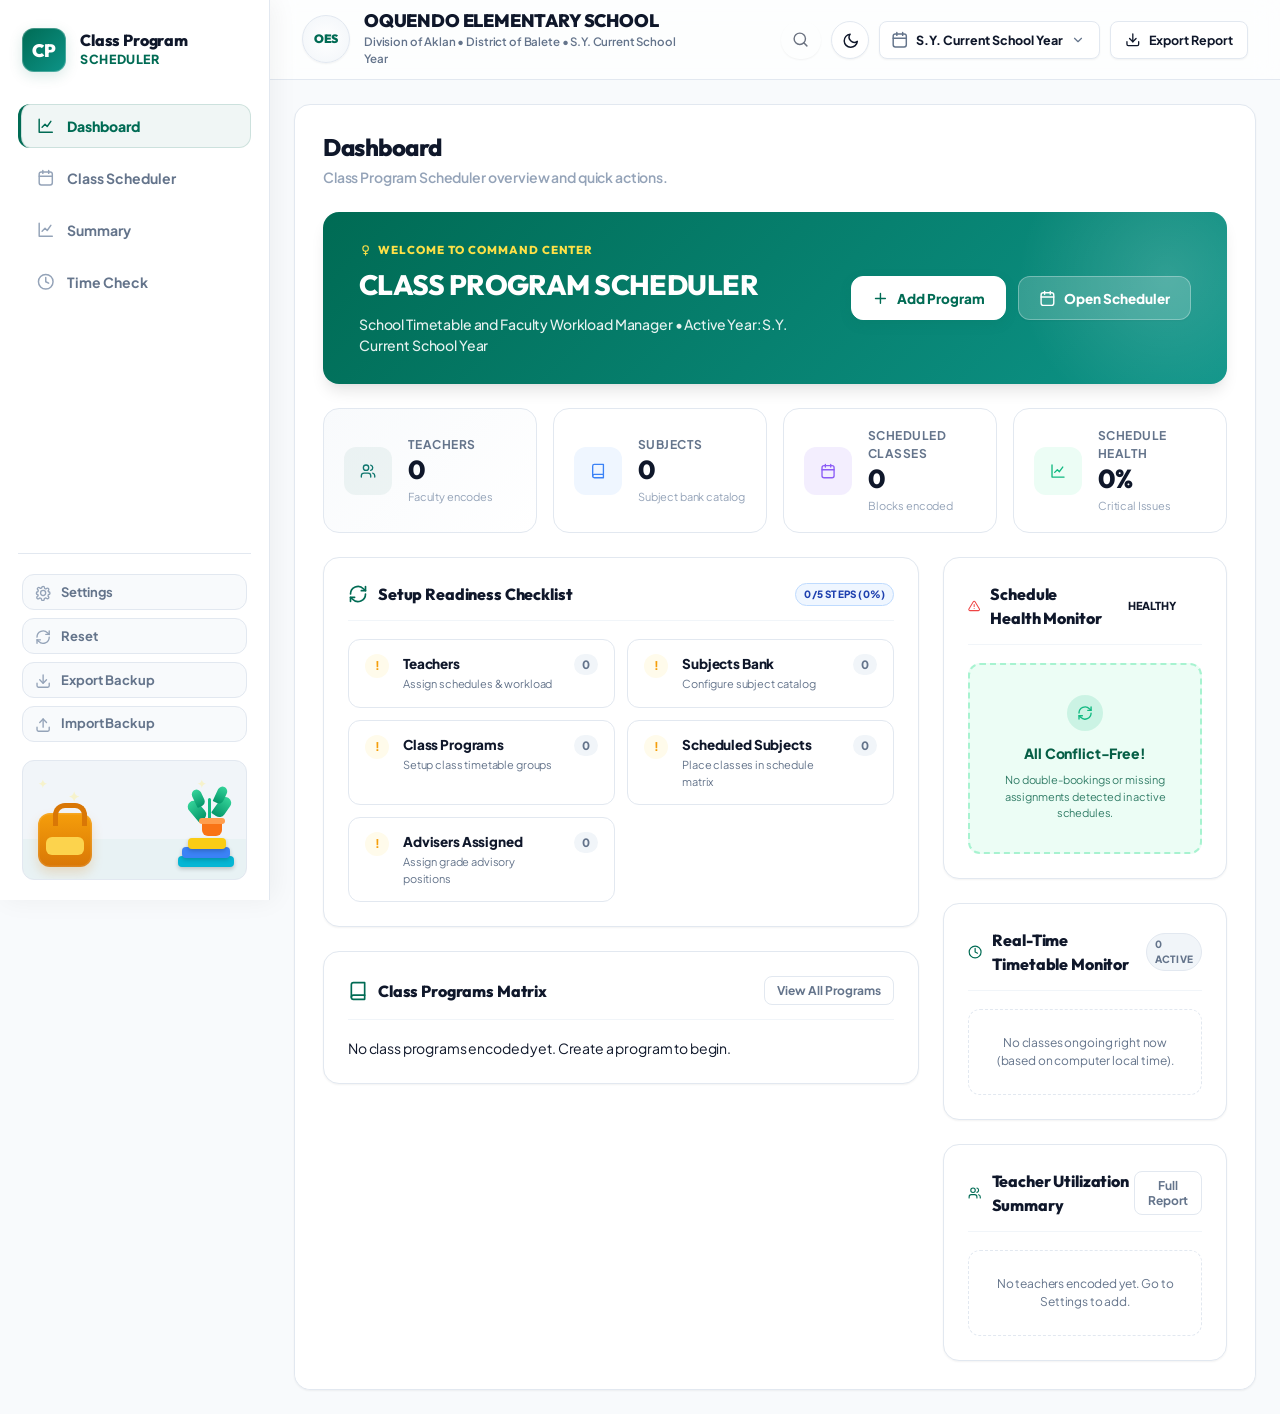
==== commit e3c73c8b: "feat: PWA support, sidebar theming, bug fixes" ====
--- a/class_program_scheduler_v2026-06-15_0025_ISSUE15_COLLAPSIBLE_RAIL_PROGRAM_UI.html
+++ b/class_program_scheduler_v2026-06-15_0025_ISSUE15_COLLAPSIBLE_RAIL_PROGRAM_UI.html
@@ -1,9 +1,14 @@
-﻿<!doctype html>
+<!doctype html>
 <html lang="en">
 <head>
 <meta charset="utf-8">
 <meta name="viewport" content="width=device-width,initial-scale=1">
 <title>Class Program Matrix</title>
+<link rel="manifest" href="manifest.json">
+<meta name="theme-color" content="#006b54">
+<link rel="apple-touch-icon" href="icon-192.png">
+<meta name="apple-mobile-web-app-capable" content="yes">
+<meta name="apple-mobile-web-app-status-bar-style" content="black-translucent">
 <link rel="preconnect" href="https://fonts.googleapis.com">
 <link rel="preconnect" href="https://fonts.gstatic.com" crossorigin>
 <link href="https://fonts.googleapis.com/css2?family=Outfit:wght@300;400;500;600;700;800;900&family=Plus+Jakarta+Sans:wght@300;400;500;600;700;800&display=swap" rel="stylesheet">
@@ -60,11 +65,30 @@
   --bg-avgload: linear-gradient(135deg, #fffbeb, #ffffff);
   --border-avgload: #fde68a;
 
+  /* Program Card Colors (Light) */
+  --bg-prog-k: linear-gradient(135deg, #f0fdf4, #ffffff);
+  --bg-prog-g12: linear-gradient(135deg, #eff6ff, #ffffff);
+  --bg-prog-g36: linear-gradient(135deg, #faf5ff, #ffffff);
+  --bg-prog-custom: linear-gradient(135deg, #f8fafc, #ffffff);
+
+  /* Sidebar Theme (Light) */
+  --nav-bg: var(--panel);
+  --nav-text: var(--text-muted);
+  --nav-text-hover: var(--text);
+  --nav-hover-bg: var(--line-light);
+  --nav-icon: var(--text-muted2);
+  --nav-icon-hover: var(--accent);
+  --nav-border: var(--line);
+  --nav-title: var(--text);
+  --nav-btn-bg: var(--bg);
+  --nav-btn-border: var(--line);
+  --nav-btn-hover-bg: var(--line-light);
+
   /* Shadows */
   --shadow-sm: 0 1px 2px 0 rgba(0, 0, 0, 0.05);
-  --shadow: 0 4px 6px -1px rgba(0, 0, 0, 0.05), 0 2px 4px -2px rgba(0, 0, 0, 0.05);
-  --shadow-md: 0 10px 15px -3px rgba(0, 0, 0, 0.05), 0 4px 6px -4px rgba(0, 0, 0, 0.05);
-  --shadow-lg: 0 20px 25px -5px rgba(0, 0, 0, 0.05), 0 8px 10px -6px rgba(0, 0, 0, 0.05);
+  --shadow: 0 4px 6px -1px rgba(0, 0, 0, 0.1), 0 2px 4px -2px rgba(0, 0, 0, 0.1);
+  --shadow-md: 0 10px 15px -3px rgba(0, 0, 0, 0.1), 0 4px 6px -4px rgba(0, 0, 0, 0.05);
+  --shadow-lg: 0 20px 25px -5px rgba(0, 0, 0, 0.1), 0 8px 10px -6px rgba(0, 0, 0, 0.1);
   
   --radius-sm: 8px;
   --radius-md: 12px;
@@ -119,6 +143,25 @@
   --border-conflicts: #7f1d1d;
   --bg-avgload: linear-gradient(135deg, #451a03, #0f172a);
   --border-avgload: #78350f;
+
+  /* Program Card Colors (Dark) */
+  --bg-prog-k: linear-gradient(135deg, #022c22, #0f172a);
+  --bg-prog-g12: linear-gradient(135deg, #172554, #0f172a);
+  --bg-prog-g36: linear-gradient(135deg, #3b0764, #0f172a);
+  --bg-prog-custom: linear-gradient(135deg, #1e293b, #0f172a);
+
+  /* Sidebar Theme (Dark) */
+  --nav-bg: linear-gradient(180deg, #090d16 0%, #030712 100%);
+  --nav-text: #94a3b8;
+  --nav-text-hover: #f8fafc;
+  --nav-hover-bg: rgba(255, 255, 255, 0.03);
+  --nav-icon: #64748b;
+  --nav-icon-hover: #f8fafc;
+  --nav-border: rgba(255, 255, 255, 0.03);
+  --nav-title: #f8fafc;
+  --nav-btn-bg: #0f172a;
+  --nav-btn-border: #1e293b;
+  --nav-btn-hover-bg: rgba(255, 255, 255, 0.05);
 
   /* Shadows */
   --shadow-sm: 0 1px 2px 0 rgba(0, 0, 0, 0.2);
@@ -185,14 +228,14 @@
 /* Layout Structures */
 .shell {
   display: grid;
-  grid-template-columns: 270px 1fr;
+  grid-template-columns: 270px minmax(0, 1fr);
   min-height: 100vh;
 }
 .shell.schedulerRailMode {
-  grid-template-columns: 270px 250px 1fr !important;
+  grid-template-columns: 270px 250px minmax(0, 1fr) !important;
 }
 .shell.schedulerRailCollapsed {
-  grid-template-columns: 270px 72px 1fr !important;
+  grid-template-columns: 270px 72px minmax(0, 1fr) !important;
 }
 
 /* Sidebar Styling Redesign */
@@ -200,14 +243,14 @@
   position: sticky;
   top: 0;
   height: 100vh;
-  background: linear-gradient(180deg, #090d16 0%, #030712 100%) !important;
-  color: #94a3b8;
-  border-right: 1px solid rgba(255, 255, 255, 0.03);
+  background: var(--nav-bg) !important;
+  color: var(--nav-text);
+  border-right: 1px solid var(--nav-border);
   padding: 28px 18px 20px !important;
   display: flex !important;
   flex-direction: column !important;
   overflow: hidden;
-  box-shadow: 4px 0 25px rgba(0, 0, 0, 0.3);
+  box-shadow: 4px 0 25px rgba(0, 0, 0, 0.05);
   z-index: 60;
 }
 .brandrow {
@@ -238,7 +281,7 @@
   font-family: var(--font-title);
   font-weight: 800 !important;
   font-size: 16px !important;
-  color: #f8fafc !important;
+  color: var(--nav-title) !important;
   line-height: 1.15 !important;
   letter-spacing: -0.01em;
 }
@@ -260,7 +303,7 @@
   padding: 0 16px !important;
   border-radius: var(--radius-md) !important;
   background: transparent !important;
-  color: #94a3b8 !important;
+  color: var(--nav-text) !important;
   font-weight: 700 !important;
   font-size: 14px !important;
   display: flex !important;
@@ -275,16 +318,16 @@
   height: 1.25em !important;
   max-width: 20px !important;
   max-height: 20px !important;
-  stroke: #64748b;
+  stroke: var(--nav-icon);
   transition: stroke 0.25s ease, transform 0.25s ease;
 }
 .nav:hover {
-  background: rgba(255, 255, 255, 0.03) !important;
-  color: #f8fafc !important;
+  background: var(--nav-hover-bg) !important;
+  color: var(--nav-text-hover) !important;
   transform: translateX(4px);
 }
 .nav:hover svg {
-  stroke: #f8fafc;
+  stroke: var(--nav-icon-hover);
   transform: scale(1.05);
 }
 .nav.active {
@@ -306,7 +349,7 @@
   gap: 12px !important;
 }
 .chev {
-  color: #475569 !important;
+  color: var(--nav-icon) !important;
   font-size: 12px !important;
   transition: transform 0.2s ease;
 }
@@ -314,7 +357,7 @@
 .subnav {
   margin: 4px 0 10px 24px !important;
   padding-left: 14px !important;
-  border-left: 1px solid rgba(255, 255, 255, 0.05) !important;
+  border-left: 1px solid var(--nav-border) !important;
   display: grid;
   gap: 6px !important;
 }
@@ -322,12 +365,6 @@
   display: none;
 }
 .subitem {
-  width: 100%;
-  min-height: 34px !important;
-  padding: 6px 12px !important;
-  background: transparent !important;
-  color: #64748b !important;
-  border-radius: var(--radius-sm) !important;
   text-align: left;
   font-weight: 600 !important;
   font-size: 13px !important;
@@ -354,15 +391,15 @@
 .pill {
   margin-left: auto;
   font-size: 9.5px;
-  border: 1px solid rgba(255, 255, 255, 0.1) !important;
-  background: rgba(255, 255, 255, 0.04) !important;
-  color: #94a3b8 !important;
+  border: 1px solid var(--nav-border) !important;
+  background: var(--nav-btn-hover-bg) !important;
+  color: var(--nav-text) !important;
   border-radius: 99px !important;
   padding: 1px 6px !important;
 }
 
 .sideActions {
-  border-top: 1px solid rgba(255, 255, 255, 0.05) !important;
+  border-top: 1px solid var(--nav-border) !important;
   margin-top: 20px !important;
   padding: 20px 4px 0 !important;
   display: grid !important;
@@ -371,9 +408,9 @@
 .sideActions .btn, .sideActions label.btn {
   height: 36px !important;
   border-radius: var(--radius-md) !important;
-  background: rgba(255, 255, 255, 0.01) !important;
-  border: 1px solid rgba(255, 255, 255, 0.03) !important;
-  color: #94a3b8 !important;
+  background: var(--nav-btn-bg) !important;
+  border: 1px solid var(--nav-btn-border) !important;
+  color: var(--nav-text) !important;
   box-shadow: none !important;
   font-weight: 700 !important;
   font-size: 13px !important;
@@ -386,20 +423,20 @@
   cursor: pointer;
 }
 .sideActions .btn:hover, .sideActions label.btn:hover {
-  background: rgba(255, 255, 255, 0.04) !important;
-  border-color: rgba(255, 255, 255, 0.08) !important;
-  color: #f8fafc !important;
+  background: var(--nav-btn-hover-bg) !important;
+  border-color: var(--nav-border) !important;
+  color: var(--nav-text-hover) !important;
 }
 .sideActions svg {
   width: 1.25em !important;
   height: 1.25em !important;
   max-width: 20px !important;
   max-height: 20px !important;
-  stroke: #64748b !important;
+  stroke: var(--nav-icon) !important;
   transition: stroke 0.25s ease;
 }
 .sideActions .btn:hover svg, .sideActions label.btn:hover svg {
-  stroke: #f8fafc !important;
+  stroke: var(--nav-icon-hover) !important;
 }
 
 .sideFooterArt {
@@ -407,8 +444,8 @@
   height: 120px !important;
   margin: 18px 4px 0 !important;
   border-radius: var(--radius-md) !important;
-  background: rgba(255, 255, 255, 0.02) !important;
-  border: 1px solid rgba(255, 255, 255, 0.04) !important;
+  background: var(--nav-hover-bg) !important;
+  border: 1px solid var(--nav-border) !important;
   overflow: hidden;
 }
 .sideFooterArt:before {
@@ -1183,11 +1220,12 @@
 /* Workload & Grid layout */
 .grid {
   display: grid;
-  grid-template-columns: 280px 1fr;
+  grid-template-columns: 280px minmax(0, 1fr);
   gap: 20px;
+  flex-grow: 1;
 }
 .grid.full {
-  grid-template-columns: 1fr;
+  grid-template-columns: minmax(0, 1fr);
 }
 .grid.full > aside {
   display: none;
@@ -1351,15 +1389,21 @@
 
 .scroll {
   overflow: auto;
-  max-height: 72vh;
+  flex-grow: 1;
   background: var(--panel);
   border-bottom-left-radius: var(--radius-lg);
   border-bottom-right-radius: var(--radius-lg);
+}
+section.card {
+  display: flex;
+  flex-direction: column;
+  height: 100%;
 }
 table {
   border-collapse: separate;
   border-spacing: 0;
   width: 100%;
+  margin-bottom: 14px;
 }
 th {
   position: sticky;
@@ -1481,6 +1525,7 @@
   flex-wrap: wrap;
   gap: 4px;
   margin-top: 2px;
+  padding-right: 32px;
 }
 .blockMetaPill {
   background: var(--line-light);
@@ -3195,9 +3240,10 @@
   box-shadow: var(--shadow-md);
   border-color: var(--text-muted2);
 }
-.programCard.kindergarten { background: linear-gradient(135deg, #f0fdf4, #ffffff); }
-.programCard.g12 { background: linear-gradient(135deg, #eff6ff, #ffffff); }
-.programCard.g36 { background: linear-gradient(135deg, #faf5ff, #ffffff); }
+.programCard.kindergarten { background: var(--bg-prog-k); }
+.programCard.g12 { background: var(--bg-prog-g12); }
+.programCard.g36 { background: var(--bg-prog-g36); }
+.programCard.custom { background: var(--bg-prog-custom); }
 
 .programStatusPill {
   position: absolute;
@@ -3368,7 +3414,7 @@
 }
 .settingsNav {
   border-right: 1px solid var(--line);
-  padding: 16px 10px;
+  padding: 16px 0;
   background: var(--line-light);
   display: flex;
   flex-direction: column;
@@ -3376,6 +3422,7 @@
 }
 .settingsNavBtn {
   height: 38px;
+  margin: 0 10px;
   padding: 0 12px;
   border-radius: var(--radius-sm);
   text-align: left;
@@ -3392,6 +3439,8 @@
   box-shadow: var(--shadow-sm);
 }
 .settingsNavBtn.active {
+  margin-left: 0;
+  padding-left: 22px;
   border-left: 3px solid var(--accent);
   border-top-left-radius: 0;
   border-bottom-left-radius: 0;
@@ -3502,30 +3551,40 @@
 .menu {
   display: none;
   position: fixed;
-  min-width: 180px;
+  min-width: 200px;
   background: var(--panel);
   border: 1px solid var(--line);
-  border-radius: var(--radius-md);
-  box-shadow: var(--shadow-md);
+  border-radius: var(--radius-lg);
+  box-shadow: 0 12px 40px rgba(0,0,0,0.15), 0 0 0 1px rgba(0,0,0,0.05);
   z-index: 2000;
   overflow: hidden;
-  padding: 4px;
+  padding: 6px;
+  backdrop-filter: blur(8px);
 }
 .menu.show {
   display: block;
+  animation: fadeIn 0.15s ease-out;
 }
 .menu button {
   display: block;
   width: 100%;
   text-align: left;
-  padding: 8px 12px;
+  padding: 10px 14px;
   border-radius: var(--radius-sm);
-  font-size: 12.5px;
-  font-weight: 700;
-  transition: background-color 0.2s;
+  font-size: 13px;
+  font-weight: 600;
+  color: var(--text);
+  transition: all 0.2s;
+  margin-bottom: 2px;
+  border: none;
+  background: transparent;
+}
+.menu button:last-child {
+  margin-bottom: 0;
 }
 .menu button:hover {
   background: var(--line-light);
+  transform: translateX(2px);
 }
 
 /* Toast alert */
@@ -5054,32 +5113,7 @@
 body.focusMode .schedulerRail {
   display: none !important;
 }
-body.focusMode .grid > aside {
-  display: none !important;
-}
 body.focusMode .shell {
-  padding-left: 0 !important;
-}
-body.focusMode .grid {
-  grid-template-columns: 1fr !important;
-}
-/* FOCUS MODE CSS FIXES */
-body.focusMode .shell {
-  grid-template-columns: 1fr !important;
-}
-body.focusMode .shell.schedulerRailMode {
-  grid-template-columns: 1fr !important;
-}
-body.focusMode .shell.schedulerRailCollapsed {
-  grid-template-columns: 1fr !important;
-}
-body.focusMode .grid {
-  grid-template-columns: 1fr !important;
-}
-body.focusMode .shell {
-  display: block !important;
-}
-body.focusMode .grid {
   display: block !important;
 }
 body.focusMode .main {
@@ -5087,6 +5121,47 @@
   max-width: 100vw !important;
   padding: 24px !important;
 }
+
+/* WORKLOAD COLLAPSE CSS */
+.grid.workloadCollapsed:not(.full) {
+  grid-template-columns: 64px minmax(0, 1fr) !important;
+}
+.grid.workloadCollapsed > aside {
+  width: 64px;
+  overflow: hidden !important;
+}
+.grid.workloadCollapsed .wtText,
+.grid.workloadCollapsed .wtClear,
+.grid.workloadCollapsed #diagCard,
+.grid.workloadCollapsed .teacher > div:not(.avatar) {
+  display: none !important;
+}
+.grid.workloadCollapsed .panel {
+  padding: 16px 8px !important;
+  display: flex;
+  flex-direction: column;
+  align-items: center;
+}
+.grid.workloadCollapsed .wtToggle {
+  transform: rotate(180deg);
+  margin-bottom: 12px;
+}
+.grid.workloadCollapsed .facultyList {
+  display: flex;
+  flex-direction: column;
+  gap: 8px;
+  width: 100%;
+}
+.grid.workloadCollapsed .teacher {
+  grid-template-columns: 1fr !important;
+  padding: 8px 4px !important;
+  justify-content: center;
+  align-items: center;
+}
+.grid.workloadCollapsed .avatar {
+  margin: 0 auto;
+}
+
 body.focusMode section.card {
   width: 100% !important;
   max-width: 100% !important;
@@ -5196,18 +5271,28 @@
 }
 body.focusMode .scheduleHead .btn {
   padding: 4px 12px !important;
-  font-size: 12px !important;
-  height: 30px !important;
-}
 body.focusMode .scroll {
   max-height: calc(100vh - 75px) !important;
 }
+/* Radial Bubble Menu */
+#floatingBubbleMenu { position: fixed; z-index: 10000; width: 0; height: 0; pointer-events: none; }
+#floatingBubbleMenu.show { pointer-events: auto; }
+.radialNode { position: absolute; left: 0; top: 0; transition: all 0.4s cubic-bezier(0.34, 1.56, 0.64, 1); transform: translate(-50%, -50%) scale(0); opacity: 0; z-index: 1; }
+.radialNode.active { transform: translate(calc(-50% + var(--tx)), calc(-50% + var(--ty))) scale(1); opacity: 1; }
+.radialNode:hover { z-index: 10; }
+.radialBubble { background: var(--bubble-color, linear-gradient(135deg, rgba(30, 41, 59, 0.95), rgba(15, 23, 42, 0.95))); backdrop-filter: blur(10px); border: 1px solid rgba(255,255,255,0.2); color: var(--bubble-text, #fff); padding: 10px 20px; border-radius: 30px; font-size: 13px; font-weight: 600; cursor: pointer; box-shadow: 0 10px 30px rgba(0,0,0,0.4), inset 0 2px 4px rgba(255,255,255,0.15); transition: all 0.2s cubic-bezier(0.4, 0, 0.2, 1); user-select: none; max-width: 180px; white-space: normal; text-align: center; line-height: 1.2; animation: bubble-float 3s ease-in-out infinite; text-shadow: var(--bubble-shadow, 0 1px 3px rgba(0,0,0,0.4)); }
+.radialNode:hover .radialBubble { transform: scale(1.15) translateY(-5px); box-shadow: 0 15px 40px rgba(0,0,0,0.5), 0 0 20px var(--bubble-color, rgba(59, 130, 246, 0.5)); border-color: rgba(255,255,255,0.5); filter: brightness(1.15); }
+.radialSkip { background: rgba(15, 23, 42, 0.9); font-size: 12px; color: #94a3b8; padding: 8px 16px; border: 1px solid rgba(255,255,255,0.05); box-shadow: 0 4px 12px rgba(0,0,0,0.5); animation: none; transform: none; white-space: nowrap; max-width: none; border-radius: 8px; }
+.radialNode:hover .radialSkip { background: rgba(255,255,255,0.15); color: #fff; transform: scale(1.05); box-shadow: 0 8px 24px rgba(0,0,0,0.5); border-color: rgba(255,255,255,0.2); }
+@keyframes bubble-float { 0%, 100% { transform: translateY(0); } 50% { transform: translateY(-10px); } }
 </style></head>
 <body><div id="toastHost"></div><div id="floatingMenu" class="menu" onmouseenter="cancelMenuClose()" onmouseleave="scheduleMenuClose()"></div>
 <div class="shell"><aside class="side"><div class="brandrow"><div class="brand">CP</div><div><div class="brandtitle">Class Program</div><div class="brandsub">Scheduler</div></div></div><nav id="nav"></nav><div class="sideActions"><button class="btn" onclick="openSettings()"><span id="iSettings"></span>Settings</button><button class="btn" onclick="openResetModal()"><span id="iReset"></span>Reset</button><button class="btn" onclick="exportData()"><span id="iExport"></span>Export Backup</button><label class="btn"><span id="iImport"></span>Import Backup<input type="file" accept="application/json" hidden onchange="importData(event)"></label></div><div class="sideFooterArt" aria-hidden="true"><span class="star s1">✦</span><span class="star s2">✦</span><span class="star s3">✦</span><span class="star s4">✦</span><div class="bag"><span class="bagPocket"></span></div><div class="plant"><span class="stem"></span><span class="leaf l1"></span><span class="leaf l2"></span><span class="leaf l3"></span><span class="leaf l4"></span><span class="pot"></span></div><div class="books"><span class="book b1"></span><span class="book b2"></span><span class="book b3"></span></div></div></aside>
 <aside id="schedulerRail" class="schedulerRail"></aside>
 <section><header class="top schoolTopbar"><div class="schoolIdentity"><div class="schoolSeal" id="schoolLogoMark" aria-hidden="true"><span>OES</span></div><div class="schoolText"><div class="school" id="schoolName"></div><div class="meta" id="schoolMeta"></div></div></div><div class="topActions schoolTopActions"><span id="autoSaveIndicator" class="autoSaveIndicator">Saved</span><input id="search" class="topSearchHidden" placeholder="Search current page..." oninput="applySearch()"><button id="themeToggleBtn" class="themeToggleBtn" onclick="toggleTheme()" title="Toggle Dark/Light Mode" aria-label="Toggle dark mode"><span id="themeIcon"></span></button><div class="topSyWrap" id="topSchoolYearDropdown"><span id="iTopCalendar" class="topSyIcon"></span><button class="topSyBtn" onclick="toggleSchoolYearDropdown(event)"><span id="topSchoolYearLabel">S.Y. Current School Year</span><span class="topSyArrow"><svg viewBox="0 0 24 24" fill="none" stroke="currentColor" stroke-width="2" stroke-linecap="round" stroke-linejoin="round"><path d="m6 9 6 6 6-6"/></svg></span></button><div class="topSyMenu" id="topSchoolYearMenu"></div></div><button class="topExportBtn" onclick="window.print()" title="Export or print report"><span id="iTopExport" class="topExportIcon"></span>Export Report</button></div></header>
-<main class="main"><div class="kpis" id="metrics"></div><div class="grid"><aside><div class="card panel"><div class="panelHead"><div class="panelTitle"><span id="iFaculty"></span>Teacher Workload</div><button class="btn" onclick="clearTeacher()">Clear</button></div><div class="facultyList" id="faculty"></div></div><div style="height:14px"></div><div id="diagCard" class="card panel" style="display:none"><div class="panelTitle" style="margin-bottom:12px"><span id="iDiag"></span>Diagnostics</div><div id="diagnostics"></div></div></aside><section class="card"><div class="scheduleHead"><div><div class="scheduleTitle" id="viewTitle"></div><div class="scheduleSub" id="viewSub"></div></div><div id="viewControls"></div></div><div id="content" class="scroll"></div></section></div></main></section></div>
+<main class="main"><div class="kpis" id="metrics"></div><div class="grid"><aside><div class="card panel"><div class="panelHead"><div class="panelTitle" style="display:flex;align-items:center;gap:6px;"><span id="iFaculty"></span><span class="wtText">Teacher Workload</span></div><div class="wtActions" style="display:flex;align-items:center;gap:4px;"><button class="btn wtClear" onclick="clearTeacher()">Clear</button><button class="btn wtToggle" style="padding:4px;width:24px;height:24px;display:flex;align-items:center;justify-content:center;" onclick="toggleWorkload()" title="Toggle Workload Panel"><svg viewBox="0 0 24 24" fill="none" stroke="currentColor" stroke-width="2" stroke-linecap="round" stroke-linejoin="round" style="width:16px;height:16px"><path d="m15 18-6-6 6-6"/></svg></button></div></div><div class="facultyList" id="faculty"></div></div><div style="height:14px"></div><div id="diagCard" class="card panel" style="display:none"><div class="panelTitle" style="margin-bottom:12px"><span id="iDiag"></span>Diagnostics</div><div id="diagnostics"></div></div></aside><section class="card"><div class="scheduleHead"><div><div class="scheduleTitle" id="viewTitle"></div><div class="scheduleSub" id="viewSub"></div></div><div id="viewControls"></div></div><div id="content" class="scroll"></div></section></div></main></section></div>
+<div id="floatingBubbleMenu" class="floatingBubbleMenu"></div>
+
 <div id="classModal" class="modal"><div class="modalPanel programModalPanel" style="max-width:520px">
   <div class="programModalHeader">
     <div class="programModalHeaderIcon" style="background:var(--accent)">
@@ -5264,9 +5349,51 @@
     <div>
       <div class="programModalSectionLabel">Teacher Info</div>
       <div class="formGrid" style="grid-template-columns:1fr;margin-top:12px">
-        <label class="label">Teacher Name <span class="requiredMark">*</span><input id="teacherNameInput" class="input" placeholder="e.g. JOHN RUSSELL GUADALUPE" oninput="updateTeacherAvatarPreview()"></label>
-        <label class="label">Teaching Position <span class="requiredMark">*</span><input id="teacherPositionInput" class="input" placeholder="e.g. Teacher III"></label>
-        <label class="label">Room<input id="teacherRoomInput" class="input" placeholder="e.g. Grade 4 / ICT Room"></label>
+        <label class="label"><div>Teacher Name <span class="requiredMark">*</span></div><input id="teacherNameInput" class="input" placeholder="e.g. JOHN RUSSELL GUADALUPE" oninput="updateTeacherAvatarPreview()"></label>
+        <label class="label"><div>Teaching Position <span class="requiredMark">*</span></div>
+          <select id="teacherPositionInput" class="input">
+            <option value="">Select Position...</option>
+            <optgroup label="Teacher">
+              <option value="Teacher I">Teacher I</option>
+              <option value="Teacher II">Teacher II</option>
+              <option value="Teacher III">Teacher III</option>
+              <option value="Teacher IV">Teacher IV</option>
+              <option value="Teacher V">Teacher V</option>
+              <option value="Teacher VI">Teacher VI</option>
+              <option value="Teacher VII">Teacher VII</option>
+            </optgroup>
+            <optgroup label="Master Teacher">
+              <option value="Master Teacher I">Master Teacher I</option>
+              <option value="Master Teacher II">Master Teacher II</option>
+              <option value="Master Teacher III">Master Teacher III</option>
+              <option value="Master Teacher IV">Master Teacher IV</option>
+              <option value="Master Teacher V">Master Teacher V</option>
+            </optgroup>
+            <optgroup label="Special Education (SPED) Teacher">
+              <option value="SPED Teacher I">SPED Teacher I</option>
+              <option value="SPED Teacher II">SPED Teacher II</option>
+              <option value="SPED Teacher III">SPED Teacher III</option>
+              <option value="SPED Teacher IV">SPED Teacher IV</option>
+            </optgroup>
+            <optgroup label="Special Science Teacher">
+              <option value="Special Science Teacher I">Special Science Teacher I</option>
+            </optgroup>
+            <optgroup label="Head Teacher">
+              <option value="Head Teacher I">Head Teacher I</option>
+              <option value="Head Teacher II">Head Teacher II</option>
+              <option value="Head Teacher III">Head Teacher III</option>
+              <option value="Head Teacher IV">Head Teacher IV</option>
+              <option value="Head Teacher V">Head Teacher V</option>
+              <option value="Head Teacher VI">Head Teacher VI</option>
+            </optgroup>
+          </select>
+        </label>
+        <label class="label"><div>Room</div><input id="teacherRoomInput" class="input" placeholder="e.g. Grade 4 / ICT Room"></label>
+        <label class="label" title="Subjects previously taught can also be encoded here to improve recommendations."><div>Subject Specializations <span style="cursor:help; font-size:12px; color:var(--text-muted)" title="Subjects previously taught can also be encoded here to improve recommendations.">ℹ️</span></div><input id="teacherSpecializationsInput" class="input" placeholder="e.g. Math, Science (comma separated)"></label>
+      </div>
+      <div style="margin-top:12px; padding:12px; background:var(--bg); border-radius:var(--radius); border:1px solid var(--line);">
+        <div style="font-size:12px; font-weight:600; margin-bottom:4px; color:var(--text-muted)">Auto-Learned Teaching History</div>
+        <div id="teacherHistoryDisplay" style="font-size:13px; color:var(--text); line-height:1.4">No history yet. Subjects will appear here automatically when assigned.</div>
       </div>
     </div>
     <div>
@@ -5482,7 +5609,7 @@
 function ensureDefaultSubjects(){if(state.defaultSubjectsInitialized)return;let existing=new Set(state.subjects.map(s=>String(s.name||'').trim().toLowerCase()));DEFAULT_SUBJECT_NAMES.forEach(n=>{if(!existing.has(n.toLowerCase())){state.subjects.push({id:uid('s'),name:n,tags:[]});existing.add(n.toLowerCase())}});state.defaultSubjectsInitialized=true}
 function presetSlotsForGroup(g){g=normGroup(g);let rows=g==='kinder'?[['07:30',15,''],['07:45',45,''],['08:30',15,'SUPERVISED RECESS','universal'],['08:45',10,'QUIET / NAP TIME','universal'],['08:55',40,''],['09:35',35,''],['10:10',20,''],['10:30',10,'DISMISSAL TIME','universal']]:g==='g12'?[['07:30',60,''],['08:30',40,''],['09:10',10,'HEALTH BREAK','universal'],['09:20',40,''],['10:00',40,''],['10:40',40,''],['11:20',40,''],['12:00',60,'HEALTH BREAK (LUNCH)','universal'],['13:00',40,''],['13:40',40,'']]:[['07:20',10,'FLAG CEREMONY','universal','all'],['07:30',60,''],['08:30',45,''],['09:15',10,'HEALTH BREAK','universal'],['09:25',45,''],['10:10',45,''],['10:55',45,''],['11:40',80,'HEALTH BREAK (LUNCH)','universal'],['13:00',40,''],['13:40',40,''],['14:20',40,''],['15:00',40,''],['15:40',20,'FLAG LOWERING','universal','all']];return rows.map((r)=>{let group=r[4]||g,type=r[3]||'academic',start=r[0],mins=Number(r[1]);return{id:uid('ts'),start,mins,end:addMins(start,mins),label:r[2]||'',type,group}})}
 function ensureGroupDefaults(group){group=normGroup(group);ensureDefaultSubjects();let hasGroup=state.timeSlots.some(ts=>normGroup(ts.group)===group||normGroup(ts.group)==='all');if(!hasGroup){state.timeSlots.push(...presetSlotsForGroup(group));toastMsg(`Default ${group==='kinder'?'Kindergarten':group==='g12'?'Grades 1–2':'Grades 3–6'} time blocks and subjects loaded.`)}}
-function migrate(s){s=JSON.parse(JSON.stringify(s||{}));s.subjects||=[];s.defaultSubjectsInitialized=!!s.defaultSubjectsInitialized||s.subjects.length>0;s.teachers||=[];s.classes||=[];s.timeSlots||=[];s.grades||=['Kindergarten','Grade 1','Grade 2','Grade 3','Grade 4','Grade 5','Grade 6','Grade 7','Grade 8','Grade 9','Grade 10'];s.sections||=[];s.programs||=[];s.activeProgramId||='';if(typeof s.schedulerExpanded!=='boolean')s.schedulerExpanded=true;if(!['dashboard','scheduler','summary','analytics'].includes(s.activeTab))s.activeTab='dashboard';s.advisers||={};s.sectionAdvisers||={};s.schoolConfig||={};s.subjects=s.subjects.map(x=>({id:x.id||uid('s'),name:x.name||'NEW SUBJECT',tags:Array.isArray(x.tags)?x.tags:[]}));s.teachers=s.teachers.map((t,i)=>({...t,position:t.position||'',room:t.room||'',color:teacherColor(t.color||palette[i%palette.length])}));s.classes=s.classes.map(c=>({id:c.id||uid('c'),subjectId:c.subjectId||'',teacherId:c.teacherId||'',grade:c.grade||'Grade 3',timeSlotId:c.timeSlotId||'',day:c.day||'master',sectionId:c.sectionId||'',programId:c.programId||''}));s.timeSlots=s.timeSlots.map(ts=>{let m=Number(ts.mins)||mins(ts.start||'07:30',ts.end||'08:10'),start=ts.start||'07:30';return {id:ts.id||uid('ts'),start,mins:m,end:addMins(start,m),label:ts.label||'',type:ts.type||'academic',group:normGroup(ts.group||'g36'),programId:ts.programId||''}});s.programs=s.programs.map((p,i)=>({id:p.id||uid('prog'),name:p.name||'Class Program',type:p.type||'single',grades:Array.isArray(p.grades)?p.grades:[],useSections:!!p.useSections,sectionIds:Array.isArray(p.sectionIds)?p.sectionIds:[],group:normGroup(p.group||'g36'),advisers:Array.isArray(p.advisers)?p.advisers:[],order:Number.isFinite(Number(p.order))?Number(p.order):i,countsTowardLoad:p.countsTowardLoad!==false,viewType:p.viewType||((p.countsTowardLoad===false)?'learner':'master')}));if(!s.programs.length&&(s.classes.length||s.timeSlots.length)){s.programs=[{id:'prog-kinder',name:'Kindergarten Program',type:'kindergarten',grades:['Kindergarten'],useSections:false,sectionIds:[],group:'kinder',advisers:[],order:0,countsTowardLoad:true,viewType:'master'},{id:'prog-g12',name:'Grades 1–2 Program',type:'custom',grades:['Grade 1','Grade 2'],useSections:false,sectionIds:[],group:'g12',advisers:[],order:1,countsTowardLoad:true,viewType:'master'},{id:'prog-g36',name:'Grades 3–6 Program',type:'custom',grades:['Grade 3','Grade 4','Grade 5','Grade 6','Grade 7','Grade 8','Grade 9','Grade 10'],useSections:false,sectionIds:[],group:'g36',advisers:[],order:2,countsTowardLoad:true,viewType:'master'}]};if(s.programs.length){s.classes=s.classes.map(c=>{if(c.programId&&s.programs.some(p=>p.id===c.programId))return c;let sl=s.timeSlots.find(ts=>ts.id===c.timeSlotId)||{};let p=s.programs.find(p=>p.id===s.activeProgramId&&(p.grades||[]).includes(c.grade)&&(p.group===sl.group||sl.group==='all'))||s.programs.find(p=>(p.grades||[]).includes(c.grade)&&(p.group===sl.group||sl.group==='all'))||s.programs.find(p=>p.id===s.activeProgramId&&(p.grades||[]).includes(c.grade))||s.programs.find(p=>(p.grades||[]).includes(c.grade));return {...c,programId:p?p.id:''}})};return finalizeSchoolYears(s)}
+function migrate(s){s=JSON.parse(JSON.stringify(s||{}));s.subjects||=[];s.defaultSubjectsInitialized=!!s.defaultSubjectsInitialized||s.subjects.length>0;s.teachers||=[];s.classes||=[];s.timeSlots||=[];s.grades||=['Kindergarten','Grade 1','Grade 2','Grade 3','Grade 4','Grade 5','Grade 6','Grade 7','Grade 8','Grade 9','Grade 10'];s.sections||=[];s.programs||=[];s.activeProgramId||='';if(typeof s.schedulerExpanded!=='boolean')s.schedulerExpanded=true;if(!['dashboard','scheduler','summary','analytics'].includes(s.activeTab))s.activeTab='dashboard';s.advisers||={};s.sectionAdvisers||={};s.schoolConfig||={};s.subjects=s.subjects.map(x=>({id:x.id||uid('s'),name:x.name||'NEW SUBJECT',tags:Array.isArray(x.tags)?x.tags:[]}));s.teachers=s.teachers.map((t,i)=>({...t,position:t.position||'',room:t.room||'',color:teacherColor(t.color||palette[i%palette.length])}));s.classes=s.classes.map(c=>({id:c.id||uid('c'),subjectId:c.subjectId||'',teacherId:c.teacherId||'',grade:c.grade||'Grade 3',timeSlotId:c.timeSlotId||'',day:c.day||'master',sectionId:c.sectionId||'',programId:c.programId||''}));s.timeSlots=s.timeSlots.map(ts=>{let m=Number(ts.mins)||mins(ts.start||'07:30',ts.end||'08:10'),start=ts.start||'07:30';return {id:ts.id||uid('ts'),start,mins:m,end:addMins(start,m),label:ts.label||'',type:ts.type||'academic',group:normGroup(ts.group||'g36'),programId:ts.programId||''}});s.programs=s.programs.map((p,i)=>({id:p.id||uid('prog'),name:p.name||'Class Program',type:p.type||'single',grades:Array.isArray(p.grades)?p.grades:[],useSections:!!p.useSections,sectionIds:Array.isArray(p.sectionIds)?p.sectionIds:[],group:normGroup(p.group||'g36'),advisers:Array.isArray(p.advisers)?p.advisers:[],order:Number.isFinite(Number(p.order))?Number(p.order):i,countsTowardLoad:p.countsTowardLoad!==false,viewType:p.viewType||((p.countsTowardLoad===false)?'learner':'master')}));if(!s.programs.length&&(s.classes.length||s.timeSlots.length)){s.programs=[{id:'prog-kinder',name:'Kindergarten Program',type:'kindergarten',grades:['Kindergarten'],useSections:false,sectionIds:[],group:'kinder',advisers:[],order:0,countsTowardLoad:true,viewType:'master'},{id:'prog-g12',name:'Grades 1–2 Program',type:'custom',grades:['Grade 1','Grade 2'],useSections:false,sectionIds:[],group:'g12',advisers:[],order:1,countsTowardLoad:true,viewType:'master'},{id:'prog-g36',name:'Grades 3–6 Program',type:'custom',grades:['Grade 3','Grade 4','Grade 5','Grade 6','Grade 7','Grade 8','Grade 9','Grade 10'],useSections:false,sectionIds:[],group:'g36',advisers:[],order:2,countsTowardLoad:true,viewType:'master'}]};s=finalizeSchoolYears(s);if(s.programs.length){let fix=c=>{if(c.programId&&s.programs.some(p=>p.id===c.programId))return c;let sl=s.timeSlots.find(ts=>ts.id===c.timeSlotId)||{};let p=s.programs.find(p=>p.id===s.activeProgramId&&(p.grades||[]).includes(c.grade)&&(p.group===sl.group||sl.group==='all'))||s.programs.find(p=>(p.grades||[]).includes(c.grade)&&(p.group===sl.group||sl.group==='all'))||s.programs.find(p=>p.id===s.activeProgramId&&(p.grades||[]).includes(c.grade))||s.programs.find(p=>(p.grades||[]).includes(c.grade));return {...c,programId:p?p.id:''}};s.classes=s.classes.map(fix);Object.values(s.schoolYears||{}).forEach(sy=>{if(sy.classes)sy.classes=sy.classes.map(fix)})};if(s.teachers){s.teachers.forEach(t=>{if(!t.subjectsTaught)t.subjectsTaught=[]});let check=c=>{let t=s.teachers.find(x=>x.id===c.teacherId),sub=s.subjects.find(x=>x.id===c.subjectId);if(t&&sub&&!t.subjectsTaught.includes(sub.name))t.subjectsTaught.push(sub.name)};if(s.classes)s.classes.forEach(check);Object.values(s.schoolYears||{}).forEach(sy=>{if(sy.classes)sy.classes.forEach(check)})}return s}
 let undoStack = [];
 let redoStack = [];
 let lastSavedStateStr = typeof state !== 'undefined' ? JSON.stringify(state) : '{}';
@@ -5548,7 +5675,12 @@
   document.body.classList.toggle('focusMode');
   render();
 }
-function render(){hideContextMenu();menuRegistry={};menuCounter=0;renderHead();renderNav();renderSchedulerRail();renderMetrics();renderFaculty();renderDiag();populateModal();renderContent();applyLayoutMode();hydrateStaticIcons();renderThemeIcon();applySearch();updateUndoRedoButtons();} function applyLayoutMode(){let g=document.querySelector('.grid');g?.classList.toggle('full',activeView!=='scheduler'||!state.activeProgramId);g?.classList.toggle('dashboardView',activeView==='dashboard');g?.classList.toggle('analyticsView',activeView==='analytics');g?.classList.toggle('schedulerView',activeView==='scheduler');document.querySelector('.kpis')?.classList.toggle('hideForAnalytics',activeView==='analytics' || activeView==='dashboard' || activeView==='scheduler');document.querySelector('.shell')?.classList.toggle('schedulerRailMode',activeView==='scheduler');let rail=document.getElementById('schedulerRail');rail?.classList.toggle('visible',activeView==='scheduler');rail?.classList.toggle('collapsed',activeView==='scheduler'&&!!state.schedulerRailCollapsed);document.querySelector('.shell')?.classList.toggle('schedulerRailCollapsed',activeView==='scheduler'&&!!state.schedulerRailCollapsed)} function formatSchoolYearLabel(sy){sy=String(sy||'').trim();if(!sy)return 'No school year set';return /^S\.?Y\.?/i.test(sy)?sy:'S.Y. '+sy}
+function toggleWorkload() {
+  state.workloadCollapsed = !state.workloadCollapsed;
+  save();
+  applyLayoutMode();
+}
+function render(){hideContextMenu();menuRegistry={};menuCounter=0;renderHead();renderNav();renderSchedulerRail();renderMetrics();renderFaculty();renderDiag();populateModal();renderContent();applyLayoutMode();hydrateStaticIcons();renderThemeIcon();applySearch();updateUndoRedoButtons();} function applyLayoutMode(){let g=document.querySelector('.grid');g?.classList.toggle('full',activeView!=='scheduler'||!state.activeProgramId);g?.classList.toggle('dashboardView',activeView==='dashboard');g?.classList.toggle('analyticsView',activeView==='analytics');g?.classList.toggle('schedulerView',activeView==='scheduler');g?.classList.toggle('workloadCollapsed',!!state.workloadCollapsed);document.querySelector('.kpis')?.classList.toggle('hideForAnalytics',activeView==='analytics' || activeView==='dashboard' || activeView==='scheduler');document.querySelector('.shell')?.classList.toggle('schedulerRailMode',activeView==='scheduler');let rail=document.getElementById('schedulerRail');rail?.classList.toggle('visible',activeView==='scheduler');rail?.classList.toggle('collapsed',activeView==='scheduler'&&!!state.schedulerRailCollapsed);document.querySelector('.shell')?.classList.toggle('schedulerRailCollapsed',activeView==='scheduler'&&!!state.schedulerRailCollapsed)} function formatSchoolYearLabel(sy){sy=String(sy||'').trim();if(!sy)return 'No school year set';return /^S\.?Y\.?/i.test(sy)?sy:'S.Y. '+sy}
 function toggleSchoolYearDropdown(e){e.stopPropagation();let wrap=document.getElementById('topSchoolYearDropdown'),menu=document.getElementById('topSchoolYearMenu');if(wrap&&menu){let show=menu.classList.toggle('show');wrap.classList.toggle('active',show)}}
 function renderTopSchoolYearDropdown(){let menu=document.getElementById('topSchoolYearMenu'),label=document.getElementById('topSchoolYearLabel');if(!menu||!label)return;let years=availableSchoolYears(),current=currentSchoolYearName();if(!years.includes(current))years.unshift(current);label.textContent=formatSchoolYearLabel(current);let html=years.map(y=>`<button class="topSyMenuItem ${y===current?'active':''}" onclick="handleTopSchoolYearChange('${esc(y)}')">${esc(formatSchoolYearLabel(y))}</button>`).join('');html+=`<button class="topSyMenuItem addMenuBtn" onclick="handleTopSchoolYearChange('__add_new_sy__')">＋ Add New School Year</button>`;menu.innerHTML=html}
 function handleTopSchoolYearChange(value){let wrap=document.getElementById('topSchoolYearDropdown'),menu=document.getElementById('topSchoolYearMenu');if(wrap&&menu){menu.classList.remove('show');wrap.classList.remove('active')}if(value==='__add_new_sy__'){let sy=prompt('Enter new school year, e.g. 2027–2028');if(!sy){renderTopSchoolYearDropdown();return}switchSchoolYear(sy.trim());return}switchSchoolYear(value)}
@@ -5674,7 +5806,17 @@
 function subjectAllowedForGrade(subject,grade){let tags=Array.isArray(subject.tags)?subject.tags:[];if(!tags.length)return true;let tag=gradeLevelTag(grade);if(tag==='K')tag='Kinder';return tags.includes(tag)}
 function subjectAllowedForProgram(subject,p,grade=''){if(!p)return subjectAllowedForGrade(subject,grade||activeGrade);let grades=grade?[grade]:(p.grades||[]);return !(Array.isArray(subject.tags)&&subject.tags.length)||grades.some(g=>subjectAllowedForGrade(subject,g))}
 function subjectOptionsForContext(grade='',selectedId=''){let p=activeProgram(),list=state.subjects.filter(s=>subjectAllowedForProgram(s,p,grade));if(selectedId&&!list.some(s=>s.id===selectedId)){let s=state.subjects.find(x=>x.id===selectedId);if(s)list.unshift(s)}return list}
-function refreshSubjectOptions(grade='',selectedId=''){let list=subjectOptionsForContext(grade,selectedId);mSub.innerHTML=list.length?list.map(s=>`<option value="${s.id}">${esc(s.name)}</option>`).join(''):'<option value="">No matching subject tags</option>';if(selectedId&&list.some(s=>s.id===selectedId))mSub.value=selectedId}
+function refreshSubjectOptions(grade='',selectedId=''){
+  let list=subjectOptionsForContext(grade,selectedId);
+  let html=list.length?list.map(s=>`<option value="${s.id}">${esc(s.name)}</option>`).join(''):'<option value="">No matching subject tags</option>';
+  mSub.innerHTML=html;
+  if(selectedId&&list.some(s=>s.id===selectedId))mSub.value=selectedId;
+}
+
+function populateTeacherOptions(selectedId='') {
+  mTeach.innerHTML='<option value="">Select Teacher...</option>' + (state.teachers.length?state.teachers.map(t=>`<option value="${t.id}">${esc(t.name)}</option>`).join(''):'<option value="">Add teachers first</option>');
+  if(selectedId) mTeach.value = selectedId;
+}
 function isMultigradeProgram(p){return !!p&&p.type==='multigrade'}
 function adviserNameFromEntry(a){if(!a)return'';if(a.teacherId)return get(state.teachers,a.teacherId).name;return a.name||''}
 function adviserForColumn(p,grade,sectionId=''){if(isMultigradeProgram(p)){let a=(p.advisers||[])[0];return adviserNameFromEntry(a)||''}if(sectionId&&state.sectionAdvisers&&state.sectionAdvisers[sectionId])return get(state.teachers,state.sectionAdvisers[sectionId]).name;if(state.advisers&&state.advisers[grade])return get(state.teachers,state.advisers[grade]).name;let a=(p?.advisers||[]).find(x=>x.grade===grade||(!x.grade&&!x.sectionId));return adviserNameFromEntry(a)||''}
@@ -5688,7 +5830,7 @@
 function countedTeachingBlocksForTeacher(items){let seen=new Set(),count=0;items.forEach(c=>{let p=state.programs.find(x=>x.id===c.programId);if(p&&isMultigradeProgram(p)){let key=[c.teacherId,c.programId,c.timeSlotId,c.day||'master'].join('|');if(seen.has(key))return;seen.add(key)}count++});return count}
 function loads(){let list=workloadSourceClasses();return state.teachers.map(t=>{let assigned=list.filter(c=>c.teacherId===t.id),scheduledMinutes=countedTeachingMinutesForTeacher(assigned),adviserEntries=adviserEntriesForTeacher(t.id),adviserMinutes=adviserEntries.reduce((a,x)=>a+x.minutes,0),base={teacher:t,items:assigned,blocks:countedTeachingBlocksForTeacher(assigned),scheduledMinutes,adviserMinutes,adviserCount:adviserEntries.length,adviserEntries,minutes:scheduledMinutes+adviserMinutes};base.levelTags=teacherLevelTagsFromLoad(base);return base})}
 function loadStatus(total,target=360){let diff=total-target;if(diff>0)return{label:'OVERLOADED',detail:`${diff} min over`,kind:'overload'};if(diff<0)return{label:'UNDERLOADED',detail:`${Math.abs(diff)} min short`,kind:'underload'};return{label:'MET LOAD',detail:'6 hours met',kind:'met'}}
-function diag(){let list=((activeView==='scheduler'&&activeProgram())?scopedClasses():state.classes).filter(classCountsTowardLoad),conflicts=[];for(let i=0;i<list.length;i++)for(let j=i+1;j<list.length;j++){let a=list[i],b=list[j];if(a.teacherId&&a.teacherId===b.teacherId&&a.timeSlotId===b.timeSlotId&&(a.day||'master')===(b.day||'master')){let pa=state.programs.find(p=>p.id===a.programId),pb=state.programs.find(p=>p.id===b.programId);if(pa&&pb&&pa.id===pb.id&&isMultigradeProgram(pa))continue;let ts=get(state.timeSlots,a.timeSlotId),tea=get(state.teachers,a.teacherId),sa=get(state.subjects,a.subjectId),sb=get(state.subjects,b.subjectId);conflicts.push({a,b,teacher:tea.name,time:`${to12(ts.start)}–${to12(ts.end)}`,slot:ts,subjectA:sa.name,subjectB:sb.name,gradeA:a.grade,gradeB:b.grade,sectionA:a.sectionId?get(state.sections,a.sectionId).name:'',sectionB:b.sectionId?get(state.sections,b.sectionId).name:'',day:(a.day||'master')})}}return{conflicts}}
+function diag(){let list=state.classes.filter(classCountsTowardLoad),conflicts=[];for(let i=0;i<list.length;i++)for(let j=i+1;j<list.length;j++){let a=list[i],b=list[j];if(a.teacherId&&a.teacherId===b.teacherId&&a.timeSlotId===b.timeSlotId&&(a.day||'master')===(b.day||'master')){let pa=state.programs.find(p=>p.id===a.programId),pb=state.programs.find(p=>p.id===b.programId);if(pa&&pb&&pa.id===pb.id&&isMultigradeProgram(pa))continue;let ts=get(state.timeSlots,a.timeSlotId),tea=get(state.teachers,a.teacherId),sa=get(state.subjects,a.subjectId),sb=get(state.subjects,b.subjectId);conflicts.push({a,b,teacher:tea.name,time:`${to12(ts.start)}–${to12(ts.end)}`,slot:ts,subjectA:sa.name,subjectB:sb.name,gradeA:a.grade,gradeB:b.grade,sectionA:a.sectionId?get(state.sections,a.sectionId).name:'',sectionB:b.sectionId?get(state.sections,b.sectionId).name:'',day:(a.day||'master')})}}return{conflicts}}
 function renderMetrics(){let l=loads(),avg=l.length?l.reduce((a,b)=>a+b.minutes,0)/l.length/60:0,d=diag(),confSub=d.conflicts.length?`${d.conflicts.length} need review`:`Everything's perfect! 🎉`,data=[{cls:'teachers',label:'Teachers',value:state.teachers.length,icon:'users',color:'#0f766e',sub:'Dedicated educators'},{cls:'subjects',label:'Subjects',value:state.subjects.length,icon:'book',color:'#3b82f6',sub:'Across all programs'},{cls:'scheduled',label:'Scheduled Subjects',value:state.classes.length,icon:'calendar',color:'#8b5cf6',sub:'Planned & organized'},{cls:'conflicts',label:'Conflicts',value:d.conflicts.length,icon:'alert',color:'#ef4444',sub:confSub},{cls:'avgload',label:'Avg. Load',value:avg.toFixed(1)+'h',icon:'clock',color:'#f59e0b',sub:'Per teacher'}];metrics.innerHTML=data.map(x=>`<div class="card metric ${x.cls}"><div class="metricIcon">${ico(x.icon,x.color)}</div><div class="metricVal">${x.value}</div><div class="metricLab">${x.label}</div><div class="metricSub">${x.sub}</div></div>`).join('')}
 function renderFaculty(){faculty.innerHTML=loads().length?loads().sort((a,b)=>b.minutes-a.minutes).map(x=>{let c=teacherColor(x.teacher),pos=x.teacher.position?esc(x.teacher.position):'No teaching position set',room=x.teacher.room?` • Room: ${esc(x.teacher.room)}`:'',st=loadStatus(x.minutes);let pill=`<button type="button" class="workloadStatusPill status-${st.kind}" onclick="event.stopPropagation();openSummaryForStatus('${st.kind}')" title="Open Teaching Load Summary filtered by ${st.label}">${st.label}</button>`;return`<div class="teacher ${selectedTeacher===x.teacher.id?'active':''}" data-status="${st.kind}" draggable="true" ondragstart="dragTeacher(event,'${x.teacher.id}')" onclick="selectedTeacher='${x.teacher.id}';render()" title="Drag this teacher to an empty schedule cell to add a scheduled subject"><div class="avatar" style="background:${c}">${initials(x.teacher.name)}</div><div style="min-width:0"><div class="teacherTop"><div class="teacherName">${esc(x.teacher.name)}</div><button class="btn teacherEditBtn" onclick="event.stopPropagation();editTeacherProfile('${x.teacher.id}')" title="Edit teacher profile">Edit</button></div><div class="teacherMeta"><span class="dot" style="background:${c}"></span>${pos}${room}</div><div class="teacherStatusRow">${pill}</div></div></div>`}).join(''):'<div class="muted">No teachers yet. Add teachers in Settings.</div>'}
 function openSummaryForStatus(kind){summaryStatus=kind||'all';activeView='summary';state.activeTab='summary';save()}
@@ -5716,7 +5858,7 @@
 function curriculumScopeLabel(){let counted=state.programs.filter(p=>p.countsTowardLoad!==false).length,display=state.programs.filter(p=>p.countsTowardLoad===false).length;return `${counted} load-counted/master program(s) checked${display?`; ${display} display-only program(s) excluded`:''}`}
 function statusForCompliance(pct,scheduled){if(!scheduled)return{kind:'bad',label:'Missing'};if(pct>=100)return{kind:'good',label:'Compliant'};if(pct>=80)return{kind:'warn',label:'Flexible / Review'};return{kind:'bad',label:'Needs Review'}}
 function gradeLevelsForTimeChecker(){let source=curriculumSourceClasses(),grades=[...new Set(source.map(c=>c.grade).filter(Boolean))];if(!grades.length)grades=(state.grades||[]);return grades.sort(programGradeSort)}
-function timeAllotmentRowsByGrade(grade){let cats=depedSubjectProfileForGrade(grade),source=curriculumSourceClasses().filter(c=>c.grade===grade),isWeekly=curriculumIsWeeklyEncoded(source),classKeys=[...new Set(source.map(curriculumClassKey))];return cats.map(cat=>{let byKey={};source.forEach(c=>{let subj=get(state.subjects,c.subjectId).name;if(isAralSubject(subj))return;let ts=get(state.timeSlots,c.timeSlotId),mins=Number(ts.mins)||0,areas=matchedLearningAreasForGrade(subj,grade);if(!areas.includes(cat.area))return;let freq=curriculumFrequencyForArea(cat.area,isWeekly,grade),weekly=isWeekly?mins:mins*freq,key=curriculumClassKey(c);byKey[key]=(byKey[key]||0)+weekly});let vals=classKeys.map(k=>byKey[k]||0),scheduled=classKeys.length?Math.round(vals.reduce((a,b)=>a+b,0)/classKeys.length):0,pct=safePct(Math.min(scheduled,cat.required),cat.required),st=statusForCompliance(pct,scheduled);return{grade,area:cat.area,required:cat.required,scheduled,pct,status:st.label,kind:st.kind}})}
+function timeAllotmentRowsByGrade(grade,programId){let cats=depedSubjectProfileForGrade(grade),source=curriculumSourceClasses().filter(c=>c.grade===grade);if(programId)source=source.filter(c=>c.programId===programId);let isWeekly=curriculumIsWeeklyEncoded(source),classKeys=[...new Set(source.map(curriculumClassKey))];return cats.map(cat=>{let byKey={};source.forEach(c=>{let subj=get(state.subjects,c.subjectId).name;if(isAralSubject(subj))return;let ts=get(state.timeSlots,c.timeSlotId),mins=Number(ts.mins)||0,areas=matchedLearningAreasForGrade(subj,grade);if(!areas.includes(cat.area))return;let freq=curriculumFrequencyForArea(cat.area,isWeekly,grade),weekly=isWeekly?mins:mins*freq,key=curriculumClassKey(c);byKey[key]=(byKey[key]||0)+weekly});let vals=classKeys.map(k=>byKey[k]||0),scheduled=classKeys.length?Math.round(vals.reduce((a,b)=>a+b,0)/classKeys.length):0,pct=safePct(Math.min(scheduled,cat.required),cat.required),st=statusForCompliance(pct,scheduled);return{grade,area:cat.area,required:cat.required,scheduled,pct,status:st.label,kind:st.kind}})}
 function aralRowsByGrade(grade){let source=curriculumSourceClasses().filter(c=>c.grade===grade&&isAralSubject(get(state.subjects,c.subjectId).name));if(!source.length)return'';let total=source.reduce((s,c)=>s+(Number(get(state.timeSlots,c.timeSlotId).mins)||0),0);return `<div class="levelComplianceBox"><b>ARAL Intervention Block</b><span>${Math.round(total)} raw scheduled minute(s) encoded separately from required learning-area compliance.</span></div>`}
 function gradeComplianceSummary(grade){let rows=timeAllotmentRowsByGrade(grade),score=rows.length?Math.round(rows.reduce((s,r)=>s+r.pct,0)/rows.length):0,missing=rows.filter(r=>!r.scheduled).length,kind=score>=90&&!missing?'good':score>=75?'warn':'bad',label=kind==='good'?'Compliant':kind==='warn'?'Needs Review':'Incomplete';return{grade,rows,score,missing,kind,label,aral:aralRowsByGrade(grade)}}
 function overallTimeCompliance(){let grades=gradeLevelsForTimeChecker(),summaries=grades.map(gradeComplianceSummary),score=summaries.length?Math.round(summaries.reduce((s,g)=>s+g.score,0)/summaries.length):0,compliant=summaries.filter(g=>g.kind==='good').length,kind=score>=90?'good':score>=75?'warn':'bad',label=kind==='good'?'Time Allotment Compliant':kind==='warn'?'Time Allotment Needs Review':'Time Allotment Incomplete',message=summaries.length?`${compliant} of ${summaries.length} grade level(s) are fully compliant. ${curriculumModeLabel()}`:'No scheduled class program data found yet.';return{grades,summaries,score,compliant,kind,label,message}}
@@ -6155,8 +6297,8 @@
   let totalExpected = slots.filter(s=>s.type!=='universal').length * cols.length;
   let scheduledCount = state.classes.filter(c=>classBelongsToProgram(c,p)).length;
   let pct = totalExpected > 0 ? Math.round((scheduledCount / totalExpected) * 100) : 0;
-  let badgeClass = p.type==='multigrade'?'MG':p.type==='multi_section'?'SEC':p.type==='kindergarten'?'K':'SG';
-  let badgeText = p.type==='multigrade'?'MG':p.type==='multi_section'?'SECTIONS':p.type==='kindergarten'?'KINDER':'SINGLE GRADE';
+  let badgeClass = p.type==='multigrade'?'MG':p.type==='multi_section'?'SEC':p.type==='kindergarten'?'K':p.type==='custom'?'CUST':'SG';
+  let badgeText = p.type==='multigrade'?'MG':p.type==='multi_section'?'SECTIONS':p.type==='kindergarten'?'KINDER':p.type==='custom'?'CUSTOM':'SINGLE GRADE';
   
   let adviserElements=cols.map(c=>{
     let name=adviserForColumn(p,c.grade,c.sectionId);
@@ -6187,7 +6329,7 @@
         </div>
         <div class="schedulerHeaderProgress">
           <div class="schedulerProgressLabel">
-            <span>Timetable Completeness</span>
+            <span>Timetable Completeness</span>&nbsp;
             <span>${scheduledCount}/${totalExpected} slots (${pct}%)</span>
           </div>
           <div class="schedulerProgressTrack">
@@ -6210,7 +6352,9 @@
       let items=state.classes.filter(c=>classBelongsToProgram(c,p)&&c.grade===col.grade&&c.timeSlotId===ts.id&&(!c.day||c.day==='master')&&(p.useSections?(c.sectionId||'')===col.sectionId:true));
       html+=`<td><div class="drop" ondragover="allowDrop(event)" ondragleave="leaveDrop(event)" ondrop="dropClass(event,'${ts.id}','${esc(col.grade)}','${esc(col.sectionId)}')">`;
       items.forEach(c=>html+=block(c,ts.id,col.grade,col.sectionId));
-      if(items.length===0)html+=`<button class="add" onclick="openClassModal('${ts.id}','${esc(col.grade)}','${esc(col.sectionId)}')">${ico('plus','currentColor')} Assign Subject</button>`;
+      if(items.length===0) {
+        html+=`<button class="add" onclick="showSubjectContextMenu(event, this, '${ts.id}','${esc(col.grade)}','${esc(col.sectionId)}')">${ico('plus','currentColor')} Add Class</button>`;
+      }
       html+=`</div></td>`
     });
     html+='</tr>'
@@ -6218,7 +6362,28 @@
   content.innerHTML=html+'</tbody></table>';
   applySearch();
 }
-function menuButton(items){let id='menu-'+(++menuCounter);menuRegistry[id]=items;return `<button class="kebab" onclick="toggleContextMenu(event,'${id}')" onmouseenter="hoverContextMenu(event,'${id}')" onmouseleave="scheduleMenuClose()">⋯</button>`} function hoverContextMenu(e,id){cancelMenuClose();showContextMenu(e.currentTarget,id)} function toggleContextMenu(e,id){e.stopPropagation();cancelMenuClose();if(activeMenuId===id&&floatingMenu.classList.contains('show'))return hideContextMenu();showContextMenu(e.currentTarget,id)} function showContextMenu(anchor,id){activeMenuId=id;let items=menuRegistry[id]||[];floatingMenu.innerHTML=items.map((it,i)=>`<button class="${it.danger?'danger':''}" onclick="runMenuAction('${id}',${i})">${esc(it.label)}</button>`).join('');floatingMenu.classList.add('show');let r=anchor.getBoundingClientRect(),mw=190,mh=Math.max(44,items.length*40);floatingMenu.style.left=Math.min(window.innerWidth-mw-8,Math.max(8,r.right-mw))+'px';let top=r.bottom+6;if(top+mh>window.innerHeight-8)top=Math.max(8,r.top-mh-6);floatingMenu.style.top=top+'px'} function runMenuAction(id,i){let item=(menuRegistry[id]||[])[i];hideContextMenu();if(item&&typeof item.action==='function')item.action()} function scheduleMenuClose(){cancelMenuClose();closeTimer=setTimeout(hideContextMenu,380)} function cancelMenuClose(){if(closeTimer)clearTimeout(closeTimer)} function hideContextMenu(){floatingMenu.classList.remove('show');floatingMenu.innerHTML='';activeMenuId=null} document.addEventListener('click',e=>{if(!e.target.closest('.menu')&&!e.target.closest('.kebab'))hideContextMenu();let wrap=document.getElementById('topSchoolYearDropdown'),menu=document.getElementById('topSchoolYearMenu');if(wrap&&menu&&!e.target.closest('#topSchoolYearDropdown')){menu.classList.remove('show');wrap.classList.remove('active')}});window.addEventListener('scroll',hideContextMenu,true);window.addEventListener('resize',hideContextMenu);
+function subjectColor(item) {
+  let colors = ['#fef08a', '#fed7aa', '#bfdbfe', '#99f6e4', '#a7f3d0', '#d9f99d', '#ddd6fe', '#bae6fd', '#fbcfe8', '#fecaca'];
+  let hash = 0, str = item.id || item.name || '';
+  for(let k=0; k<str.length; k++) hash = str.charCodeAt(k) + ((hash << 5) - hash);
+  return colors[Math.abs(hash) % colors.length];
+}
+function pastelTeacherColor(item) {
+  const map = {
+    '#f59e0b': '#fef08a',
+    '#f97316': '#fed7aa',
+    '#3b82f6': '#bfdbfe',
+    '#0f766e': '#99f6e4',
+    '#10b981': '#a7f3d0',
+    '#65a30d': '#d9f99d',
+    '#8b5cf6': '#ddd6fe',
+    '#0284c7': '#bae6fd',
+    '#64748b': '#e2e8f0'
+  };
+  let tc = teacherColor(item).toLowerCase();
+  return map[tc] || '#f1f5f9';
+}
+function menuButton(items){let id='menu-'+(++menuCounter);menuRegistry[id]=items;return `<button class="kebab" onclick="toggleContextMenu(event,'${id}')" onmouseenter="hoverContextMenu(event,'${id}')" onmouseleave="scheduleMenuClose()">⋯</button>`} function hoverContextMenu(e,id){cancelMenuClose();showContextMenu(e.currentTarget,id)} function toggleContextMenu(e,id){e.stopPropagation();cancelMenuClose();if(activeMenuId===id&&floatingMenu.classList.contains('show'))return hideContextMenu();showContextMenu(e.currentTarget,id)} function showContextMenu(anchor,id){cancelMenuClose();activeMenuId=id;let items=menuRegistry[id]||[];floatingMenu.innerHTML=items.map((it,i)=>{let style=''; if(it.color){ if(id==='rapid-subject'||id==='rapid-teacher') style=`background-color: ${it.color}; color: #0f172a; border-bottom: 1px solid rgba(0,0,0,0.05); margin-bottom: 4px;`; else style=`border-left: 4px solid ${it.color};`; } return `<button class="${it.danger?'danger':''}" style="${style}" onclick="runMenuAction(event,'${id}',${i})">${esc(it.label)}</button>`}).join('');floatingMenu.classList.add('show');let r=anchor.getBoundingClientRect(),mw=190,mh=Math.max(44,items.length*40);floatingMenu.style.left=Math.min(window.innerWidth-mw-8,Math.max(8,r.right-mw))+'px';let top=r.bottom+6;if(top+mh>window.innerHeight-8)top=Math.max(8,r.top-mh-6);floatingMenu.style.top=top+'px'} function runMenuAction(e,id,i){let item=(menuRegistry[id]||[])[i];hideContextMenu();if(item&&typeof item.action==='function')item.action(e)} function scheduleMenuClose(){cancelMenuClose();closeTimer=setTimeout(hideContextMenu,380)} function cancelMenuClose(){if(closeTimer)clearTimeout(closeTimer)} function hideContextMenu(){floatingMenu.classList.remove('show');floatingMenu.innerHTML='';activeMenuId=null} document.addEventListener('click',e=>{if(!e.target.closest('.menu')&&!e.target.closest('.kebab'))hideContextMenu();let wrap=document.getElementById('topSchoolYearDropdown'),menu=document.getElementById('topSchoolYearMenu');if(wrap&&menu&&!e.target.closest('#topSchoolYearDropdown')){menu.classList.remove('show');wrap.classList.remove('active')}});window.addEventListener('scroll',hideContextMenu,true);window.addEventListener('resize',hideContextMenu);
 function renderMatrix(g){
   currentGroup=g;
   let grades=gradesForGroup(g),slots=slotsForGroup(g);
@@ -6236,8 +6401,10 @@
     else grades.forEach(gr=>{
       let items=state.classes.filter(c=>c.grade===gr&&c.timeSlotId===ts.id&&(!c.day||c.day==='master'));
       html+=`<td><div class="drop" ondragover="allowDrop(event)" ondragleave="leaveDrop(event)" ondrop="dropClass(event,'${ts.id}','${esc(gr)}')">`;
-      items.forEach(c=>block(c,ts.id,gr));
-      if(items.length===0)html+=`<button class="add" onclick="openClassModal('${ts.id}','${esc(gr)}')">${ico('plus','currentColor')} Assign Subject</button>`;
+      items.forEach(c=>html+=block(c,ts.id,gr));
+      if(items.length===0) {
+        html+=`<button class="add" onclick="showSubjectContextMenu(event, this, '${ts.id}','${esc(gr)}')">${ico('plus','currentColor')} Add Class</button>`;
+      }
       html+=`</div></td>`
     });
     html+='</tr>'
@@ -6288,22 +6455,278 @@
 function classConflictPreview(){if(!mTeach.value||!mSlot.value)return null;let p=activeProgram(),sameTeacher=state.classes.filter(c=>c.id!==editId&&c.teacherId===mTeach.value&&c.timeSlotId===mSlot.value&&(c.day||'master')==='master');let conflict=sameTeacher.find(c=>!(p&&isMultigradeProgram(p)&&c.programId===p.id));if(conflict){let sub=get(state.subjects,conflict.subjectId).name;return `${esc(get(state.teachers,mTeach.value).name)} already has ${esc(sub)} in ${esc(conflict.grade)} at ${esc(slotLabel(mSlot.value))}.`}let duplicate=state.classes.find(c=>c.id!==editId&&c.subjectId===mSub.value&&c.grade===mGrade.value&&c.timeSlotId===mSlot.value&&(c.sectionId||'')===(mSec.value||''));if(duplicate){return `${esc(get(state.subjects,mSub.value).name)} is already scheduled for ${esc(mGrade.value)} at ${esc(slotLabel(mSlot.value))}.`}return null}
 function updateClassNotice(){let problem=classConflictPreview();if(problem)showClassNotice('error',`<b>Possible conflict:</b> ${problem}`);else showClassNotice('info',`This subject will be added to <b>${esc(currentPositionText())}</b>.`)}
 function refreshSectionOptions(grade,selected=''){let opts=['<option value="">No section</option>'].concat(state.sections.filter(s=>!grade||s.grade===grade).map(s=>`<option value="${s.id}" ${selected===s.id?'selected':''}>${esc(s.name)}</option>`));mSec.innerHTML=opts.join('')}
-function populateModal(){refreshSubjectOptions(activeGrade,'');mTeach.innerHTML=state.teachers.length?state.teachers.map(t=>`<option value="${t.id}">${esc(t.name)}</option>`).join(''):'<option value="">Add teachers first</option>';mGrade.innerHTML=state.grades.map(g=>`<option>${esc(g)}</option>`).join('');mSlot.innerHTML=state.timeSlots.length?state.timeSlots.map(ts=>`<option value="${ts.id}">${to12(ts.start)}–${to12(ts.end)} • ${ts.mins} min</option>`).join(''):'<option value="">Add time slots first</option>';refreshSectionOptions(mGrade.value||activeGrade,'')}
-function bindClassModalEvents(){mSub.onchange=updateClassNotice;mTeach.onchange=updateClassNotice;mGrade.onchange=()=>{refreshSectionOptions(mGrade.value,mSec.value);refreshSubjectOptions(mGrade.value,mSub.value);updateClassNotice()};mSlot.onchange=updateClassNotice;mSec.onchange=updateClassNotice}
-function openClassModal(slot='',grade='',sectionId='',teacherId=''){editId=null;modalTitle.textContent='Add Scheduled Subject';populateModal();let resolvedGrade=grade||activeGrade;mGrade.value=resolvedGrade;mSlot.value=slot||state.timeSlots.find(x=>x.type==='academic')?.id||'';refreshSectionOptions(resolvedGrade,sectionId||'');refreshSubjectOptions(resolvedGrade,'');mSec.value=sectionId||'';if(teacherId)mTeach.value=teacherId;let p=state.programs.find(x=>x.id===state.activeProgramId);mSec.disabled=!!(p&&p.type==='multigrade');bindClassModalEvents();updateClassNotice();classModal.classList.add('show')}
-function editClass(id){let c=state.classes.find(x=>x.id===id);if(!c)return;editId=id;modalTitle.textContent='Edit Scheduled Subject';populateModal();mTeach.value=c.teacherId;mGrade.value=c.grade;refreshSectionOptions(c.grade,c.sectionId||'');refreshSubjectOptions(c.grade,c.subjectId);mSub.value=c.subjectId;mSlot.value=c.timeSlotId;mSec.value=c.sectionId||'';let p=state.programs.find(x=>x.id===state.activeProgramId);mSec.disabled=!!(p&&p.type==='multigrade');bindClassModalEvents();updateClassNotice();classModal.classList.add('show')}
+function populateModal(){}
+let activeBubbleBtn = null;
+let pendingBubbleArgs = null;
+function renderRadialBubbles(list, type) {
+  let menu = document.getElementById('floatingBubbleMenu');
+  if(!activeBubbleBtn) return;
+  let r = activeBubbleBtn.getBoundingClientRect();
+  menu.style.left = (r.left + r.width / 2) + 'px';
+  menu.style.top = (r.top + r.height / 2) + 'px';
+  menu.classList.add('show');
+  
+  let html = '';
+  let maxRadius = 0;
+  
+  list.forEach((item, i) => {
+    let ring, ringItems, indexInRing, r;
+    if (list.length <= 8) {
+      ring = 0; ringItems = list.length; indexInRing = i; r = 120;
+    } else {
+      if (i < 6) { ring = 0; ringItems = 6; indexInRing = i; r = 100; }
+      else if (i < 18) { ring = 1; ringItems = Math.min(list.length - 6, 12); indexInRing = i - 6; r = 180; }
+      else { ring = 2; ringItems = list.length - 18; indexInRing = i - 18; r = 260; }
+    }
+    
+    let angleOffset = ring === 1 ? Math.PI / ringItems : 0;
+    let angle = (indexInRing / ringItems) * 2 * Math.PI + angleOffset - Math.PI / 2;
+    
+    let tx = Math.cos(angle) * r * 1.5;
+    let ty = Math.sin(angle) * r * 1.1;
+    maxRadius = Math.max(maxRadius, r * 1.1);
+    
+    let colorVal, textVal, shadowVal;
+    if (type === 'teacher') {
+      colorVal = teacherColor(item);
+      textVal = '#fff';
+      shadowVal = '0 1px 3px rgba(0,0,0,0.4)';
+    } else {
+      colorVal = subjectColor(item);
+      textVal = '#0f172a';
+      shadowVal = 'none';
+    }
+    
+    let colorStyle = `--bubble-color: ${colorVal}; --bubble-text: ${textVal}; --bubble-shadow: ${shadowVal};`;
+    let clickFn = type === 'teacher' ? `selectTeacherBubble(event, '${item.id}')` : `selectBubble(event, '${item.id}')`;
+    let floatDelay = (i % 5) * 0.2;
+    
+    html += `<div class="radialNode" style="--tx:${tx}px; --ty:${ty}px; transition-delay: ${i*15}ms;" onclick="${clickFn}">
+               <div class="radialBubble" style="animation-delay: ${floatDelay}s; ${colorStyle}">${esc(item.name)}</div>
+             </div>`;
+  });
+  
+  let skipTy = maxRadius + 50;
+  html += `<div class="radialNode" style="--tx:0px; --ty:${skipTy}px; transition-delay: ${list.length*15}ms;" onclick="closeBubblesAndSkip(event)">
+             <div class="radialBubble radialSkip">Open full class modal</div>
+           </div>`;
+  menu.innerHTML = html;
+  
+  setTimeout(() => {
+    [...menu.querySelectorAll('.radialNode')].forEach(b => b.classList.add('active'));
+  }, 10);
+}
+function showSubjectBubbles(e, btn, slot, grade, sectionId='') {
+  if(e) e.stopPropagation();
+  let menu = document.getElementById('floatingBubbleMenu');
+  if(activeBubbleBtn === btn && menu.classList.contains('show')) return closeBubbles();
+  activeBubbleBtn = btn;
+  pendingBubbleArgs = {slot, grade, sectionId};
+  let list = subjectOptionsForContext(grade, '');
+  if(!list.length) return openClassModal(slot, grade, sectionId, '', '');
+  renderRadialBubbles(list, 'subject');
+}
+function showTeacherBubbles() {
+  let list = state.teachers || [];
+  if(!list.length) return closeBubblesAndSkip();
+  renderRadialBubbles(list, 'teacher');
+}
+
+function showSubjectContextMenu(e, btn, slot, grade, sectionId='') {
+  if(e) e.stopPropagation();
+  activeBubbleBtn = btn;
+  pendingBubbleArgs = {slot, grade, sectionId};
+  let list = subjectOptionsForContext(grade, '');
+  if(!list.length) return openClassModal(slot, grade, sectionId, '', '');
+  
+  let menuId = 'rapid-subject';
+  menuRegistry[menuId] = list.map(s => ({
+    label: s.name,
+    color: subjectColor(s),
+    action: (ev) => selectBubble(ev, s.id)
+  }));
+  menuRegistry[menuId].push({ label: 'Open full class modal', action: (ev) => closeBubblesAndSkip(ev) });
+  
+  showContextMenu(btn, menuId);
+}
+function showTeacherContextMenu() {
+  let list = state.teachers || [];
+  if(!list.length) return closeBubblesAndSkip();
+  
+  let menuId = 'rapid-teacher';
+  menuRegistry[menuId] = list.map(t => ({
+    label: t.name,
+    color: pastelTeacherColor(t),
+    action: (ev) => selectTeacherBubble(ev, t.id)
+  }));
+  menuRegistry[menuId].push({ label: 'Open full class modal', action: (ev) => closeBubblesAndSkip(ev) });
+  
+  let anchor = activeBubbleBtn;
+  if (window.lastBubbleClickEvent) {
+    let {clientX, clientY} = window.lastBubbleClickEvent;
+    anchor = { getBoundingClientRect: () => ({ left: clientX, right: clientX, top: clientY, bottom: clientY, width: 0, height: 0 }) };
+  }
+  
+  if (anchor && anchor.getBoundingClientRect) {
+    showContextMenu(anchor, menuId);
+  } else {
+    showContextMenu(document.body, menuId);
+  }
+}
+
+function closeBubbles() {
+  let rMenu = document.getElementById('floatingBubbleMenu');
+  if(rMenu) {
+    [...rMenu.querySelectorAll('.radialNode')].forEach(b => b.classList.remove('active'));
+    setTimeout(() => rMenu.classList.remove('show'), 300);
+  }
+  hideContextMenu();
+  activeBubbleBtn = null;
+  window.lastBubbleClickEvent = null;
+}
+function closeBubblesAndSkip(e) {
+  if(e) e.stopPropagation();
+  closeBubbles();
+  if(pendingBubbleArgs) openClassModal(pendingBubbleArgs.slot, pendingBubbleArgs.grade, pendingBubbleArgs.sectionId, '', pendingBubbleArgs.subjectId || '');
+}
+function selectBubble(e, subjectId) {
+  if(e) {
+    e.stopPropagation();
+    if(e.clientX && e.clientY) window.lastBubbleClickEvent = {clientX: e.clientX, clientY: e.clientY};
+  }
+  if(pendingBubbleArgs) {
+    pendingBubbleArgs.subjectId = subjectId;
+    if(state.useRadialBubbles !== false) {
+      let rMenu = document.getElementById('floatingBubbleMenu');
+      if(rMenu) [...rMenu.querySelectorAll('.radialNode')].forEach(b => b.classList.remove('active'));
+      setTimeout(showTeacherBubbles, 250);
+    } else {
+      setTimeout(showTeacherContextMenu, 50);
+    }
+  }
+}
+function selectTeacherBubble(e, teacherId) {
+  if(e) e.stopPropagation();
+  closeBubbles();
+  if(pendingBubbleArgs) {
+    let p = state.programs.find(x => x.id === state.activeProgramId);
+    let c = {
+      id: uid('c'),
+      programId: p ? p.id : '',
+      subjectId: pendingBubbleArgs.subjectId,
+      teacherId: teacherId,
+      grade: pendingBubbleArgs.grade,
+      timeSlotId: pendingBubbleArgs.slot,
+      sectionId: (p && p.type === 'multigrade') ? '' : (pendingBubbleArgs.sectionId || ''),
+      day: 'master',
+      room: ''
+    };
+    state.classes.push(c);
+    
+    let teacher = state.teachers.find(t=>t.id===teacherId);
+    let subject = state.subjects.find(s=>s.id===pendingBubbleArgs.subjectId);
+    if(teacher && subject) {
+      if(!teacher.subjectsTaught) teacher.subjectsTaught = [];
+      if(!teacher.subjectsTaught.includes(subject.name)) teacher.subjectsTaught.push(subject.name);
+    }
+    
+    save();
+    toastMsg('Class added');
+    
+    if(activeView==='scheduler'){
+      let p=activeProgram();
+      if(p) renderProgram(p);
+      else renderMatrix();
+    }
+    renderMetrics();
+    renderFaculty();
+  }
+}
+document.addEventListener('click', e => {
+  if(!e.target.closest('#floatingBubbleMenu') && !e.target.closest('.add')) closeBubbles();
+});
+function bindClassModalEvents(){
+  mSub.onchange=updateClassNotice;
+  mTeach.onchange=updateClassNotice;
+  mGrade.onchange=()=>{
+    refreshSectionOptions(mGrade.value,mSec.value);
+    refreshSubjectOptions(mGrade.value,mSub.value);
+    updateClassNotice();
+  };
+  mSlot.onchange=updateClassNotice;
+  mSec.onchange=updateClassNotice;
+}
+function openClassModal(slot='',grade='',sectionId='',teacherId='',preSubjectId=''){
+  editId=null;
+  modalTitle.textContent='Add Scheduled Subject';
+  let resolvedGrade=grade||activeGrade;
+  mGrade.innerHTML=state.grades.map(g=>`<option>${esc(g)}</option>`).join('');
+  mSlot.innerHTML=state.timeSlots.length?state.timeSlots.map(ts=>`<option value="${ts.id}">${to12(ts.start)}–${to12(ts.end)} • ${ts.mins} min</option>`).join(''):'<option value="">Add time slots first</option>';
+  mGrade.value=resolvedGrade;
+  mSlot.value=slot||state.timeSlots.find(x=>x.type==='academic')?.id||'';
+  refreshSectionOptions(resolvedGrade,sectionId||'');
+  refreshSubjectOptions(resolvedGrade, preSubjectId||'');
+  populateTeacherOptions(teacherId||'');
+  mSec.value=sectionId||'';
+  let p=state.programs.find(x=>x.id===state.activeProgramId);
+  mSec.disabled=!!(p&&p.type==='multigrade');
+  bindClassModalEvents();
+  updateClassNotice();
+  classModal.classList.add('show');
+}
+function editClass(id){
+  let c=state.classes.find(x=>x.id===id);
+  if(!c)return;
+  editId=id;
+  modalTitle.textContent='Edit Scheduled Subject';
+  mGrade.innerHTML=state.grades.map(g=>`<option>${esc(g)}</option>`).join('');
+  mSlot.innerHTML=state.timeSlots.length?state.timeSlots.map(ts=>`<option value="${ts.id}">${to12(ts.start)}–${to12(ts.end)} • ${ts.mins} min</option>`).join(''):'<option value="">Add time slots first</option>';
+  mGrade.value=c.grade;
+  mSlot.value=c.timeSlotId;
+  refreshSectionOptions(c.grade,c.sectionId||'');
+  refreshSubjectOptions(c.grade,c.subjectId);
+  populateTeacherOptions(c.teacherId);
+  mSub.value=c.subjectId;
+  mSec.value=c.sectionId||'';
+  let p=state.programs.find(x=>x.id===state.activeProgramId);
+  mSec.disabled=!!(p&&p.type==='multigrade');
+  bindClassModalEvents();
+  updateClassNotice();
+  classModal.classList.add('show');
+}
 function closeClassModal(){clearClassNotice();classModal.classList.remove('show')}
-function saveClass(){if(!mSub.value||!mTeach.value||!mSlot.value){showClassNotice('error','Add at least one matching subject, teacher, and time slot first.');return}let problem=classConflictPreview();if(problem){showClassNotice('error',`<b>Cannot save yet:</b> ${problem}`);return}let p=state.programs.find(x=>x.id===state.activeProgramId);let existing=state.classes.find(x=>x.id===editId);let c={id:editId||uid('c'),subjectId:mSub.value,teacherId:mTeach.value,grade:mGrade.value,timeSlotId:mSlot.value,day:'master',sectionId:(p&&p.type==='multigrade')?'':mSec.value,programId:p?p.id:(existing?.programId||'')};if(editId)state.classes=state.classes.map(x=>x.id===editId?c:x);else state.classes.push(c);closeClassModal();save()}
+function saveClass(){
+  if(!mSub.value||!mTeach.value||!mSlot.value){showClassNotice('error','Add at least one matching subject, teacher, and time slot first.');return}
+  let problem=classConflictPreview();
+  if(problem){showClassNotice('error',`<b>Cannot save yet:</b> ${problem}`);return}
+  let p=state.programs.find(x=>x.id===state.activeProgramId);
+  let existing=state.classes.find(x=>x.id===editId);
+  let c={id:editId||uid('c'),subjectId:mSub.value,teacherId:mTeach.value,grade:mGrade.value,timeSlotId:mSlot.value,day:'master',sectionId:(p&&p.type==='multigrade')?'':mSec.value,programId:p?p.id:(existing?.programId||'')};
+  if(editId)state.classes=state.classes.map(x=>x.id===editId?c:x);
+  else state.classes.push(c);
+  
+  let teacher = state.teachers.find(t=>t.id===mTeach.value);
+  let subject = state.subjects.find(s=>s.id===mSub.value);
+  if(teacher && subject && !editId) {
+    if(!teacher.subjectsTaught) teacher.subjectsTaught = [];
+    if(!teacher.subjectsTaught.includes(subject.name)) teacher.subjectsTaught.push(subject.name);
+  }
+  
+  closeClassModal();
+  save();
+}
 function deleteClass(id){askConfirm('Delete scheduled subject','This removes the selected scheduled subject only.',()=>{state.classes=state.classes.filter(c=>c.id!==id);save()})}
 function dragTeacher(e,id){dragTeacherId=id;dragId=null;e.dataTransfer.effectAllowed='copy';try{e.dataTransfer.setData('text/plain',id)}catch(err){}}
 function dragClass(e,id){dragId=id;dragTeacherId=null;e.dataTransfer.effectAllowed='move'} function allowDrop(e){e.preventDefault();if(dragTeacherId)e.currentTarget.classList.add('teacherReady')} function leaveDrop(e){e.currentTarget.classList.remove('teacherReady')} function dropClass(e,slot,grade,sectionId=''){e.preventDefault();e.currentTarget.classList.remove('teacherReady');if(dragTeacherId){let teacherId=dragTeacherId;dragTeacherId=null;openClassModal(slot,grade,sectionId,teacherId);return}let c=state.classes.find(x=>x.id===dragId);if(c){let p=state.programs.find(x=>x.id===state.activeProgramId);c.timeSlotId=slot;c.grade=grade;c.sectionId=(p&&p.type==='multigrade')?'':(sectionId||c.sectionId||'');save()}} function applySearch(){let q=(search?.value||'').trim().toLowerCase();let targets=[];if(activeView==='dashboard'||(activeView==='scheduler'&&!activeProgram()))targets=[...document.querySelectorAll('.programCard')];else if(activeView==='scheduler'&&activeProgram())targets=[...document.querySelectorAll('.block')];else targets=[...document.querySelectorAll('.teacherProfileCard,.subjectCard,.sectionGradeGroup,.adviserLiteGroup')];targets.forEach(el=>{let hay=(el.dataset.search||el.innerText||'').toLowerCase();el.classList.toggle('searchHidden',!!q&&!hay.includes(q))})}
 function openResetModal(){resetModal.classList.add('show')} function closeResetModal(){resetModal.classList.remove('show')} function confirmResetScheduleOnly(){askConfirm('Reset schedule only','This will clear all scheduled subjects from the schedule matrix. Teachers, subjects, school profile, sections, advisers, and custom time slots will remain.',()=>{state.classes=[];closeResetModal();toastMsg('Schedule cleared.');save()})} function confirmResetAllBlank(){askConfirm('Reset all to blank','This will clear all app data and return to a blank starter setup. Use Import Backup if you want to restore previous data.',()=>{state=migrate(JSON.parse(JSON.stringify(BLANK_STATE)));activeView='dashboard';state.schedulerExpanded=true;closeResetModal();toastMsg('App reset to blank.');save()})}
-function renderSettingsNav(){let tabs=[['school','School Profile','settings'],['schoolyear','School Year & Migration','calendar'],['teachers','Teachers','users'],['subjects','Subjects','book'],['sections','Sections','book'],['advisers','Advisers','users']];settingsNav.innerHTML=tabs.map(([id,label,ic])=>`<button class="settingsNavBtn ${activeSettingsTab===id?'active':''}" onclick="settingsTab('${id}')">${ico(ic,id==='school'?'#0f766e':'#52637a')}<span>${label}</span></button>`).join('')}
-function openSettings(){settingsModal.classList.add('show');settingsTab(activeSettingsTab||'school')} function closeSettings(){settingsModal.classList.remove('show')} function settingsTab(tab){if(tab==='slots')tab='school';activeSettingsTab=tab;renderSettingsNav();if(tab==='school')return schoolSettings();if(tab==='schoolyear')return schoolYearSettings();if(tab==='teachers')return teacherSettings();if(tab==='subjects')return settingsList('subjects');if(tab==='sections')return sectionSettings();if(tab==='advisers')return adviserSettings()}
+function renderSettingsNav(){let tabs=[['school','School Profile','settings'],['schoolyear','School Year & Migration','calendar'],['teachers','Teachers','users'],['subjects','Subjects','book'],['sections','Sections','book'],['advisers','Advisers','users'],['personalization','Personalization','settings']];settingsNav.innerHTML=tabs.map(([id,label,ic])=>`<button class="settingsNavBtn ${activeSettingsTab===id?'active':''}" onclick="settingsTab('${id}')">${ico(ic,id==='school'?'#0f766e':'#52637a')}<span>${label}</span></button>`).join('')}
+function openSettings(){settingsModal.classList.add('show');settingsTab(activeSettingsTab||'school')} function closeSettings(){settingsModal.classList.remove('show')} function settingsTab(tab){if(tab==='slots')tab='school';activeSettingsTab=tab;renderSettingsNav();if(tab==='school')return schoolSettings();if(tab==='schoolyear')return schoolYearSettings();if(tab==='teachers')return teacherSettings();if(tab==='subjects')return settingsList('subjects');if(tab==='sections')return sectionSettings();if(tab==='advisers')return adviserSettings();if(tab==='personalization')return personalizationSettings()}
+function personalizationSettings(){settingsContent.innerHTML=`<div class="settingsSectionHead"><div class="settingsSectionTitle"><h3>Personalization</h3><p>Customize the behavior and appearance of the application.</p></div></div><div class="settingsCard"><p class="muted">No settings available.</p></div>`}
+function toggleRadialBubbles(val){state.useRadialBubbles=val;save();toastMsg(val?'Radial Bubbles enabled':'Context Menu enabled');if(activeView==='scheduler'){let p=activeProgram();if(p)renderProgram(p);else renderMatrix()}}
 
 function schoolYearSettings(){let years=availableSchoolYears(),target=currentSchoolYearName(),sourceOptions=years.filter(y=>y!==target).map(y=>`<option value="${esc(y)}">${esc(y)}</option>`).join(''),history=(state.migrationHistory||[]).filter(h=>h.targetSchoolYear===target&&h.active!==false).sort((a,b)=>String(b.migratedAt).localeCompare(String(a.migratedAt)));settingsContent.innerHTML=`<div class="settingsSectionHead"><div class="settingsSectionTitle"><h3>School Year & Migration</h3><p>Save schedules by school year and migrate selected levels without overwriting other migrated levels.</p></div></div><div class="settingsCard"><div class="syGrid"><label class="settingsField"><span>Active School Year</span><input id="syActiveInput" class="input" value="${esc(target)}" placeholder="e.g. 2026-2027"></label><label class="settingsField"><span>Switch to Available SY</span><select id="sySwitchSelect" class="input">${years.map(y=>`<option value="${esc(y)}" ${y===target?'selected':''}>${esc(y)}</option>`).join('')}</select></label></div><div class="syActions" style="margin-top:12px"><button class="btn primary" onclick="switchSchoolYear(syActiveInput.value)">Create / Load School Year</button><button class="btn" onclick="switchSchoolYear(sySwitchSelect.value)">Switch to Selected</button></div></div><div class="settingsCard"><div class="settingsSectionTitle"><h3>Migrate Schedule</h3><p>Same level migration replaces that level only. Other migrated levels are preserved.</p></div><div class="syGrid" style="margin-top:14px"><label class="settingsField"><span>Migrate From SY</span><select id="migSourceYear" class="input">${sourceOptions||'<option value="">No other school year available</option>'}</select></label><label class="settingsField"><span>Level</span><select id="migLevel" class="input"><option>All Levels</option><option>Elementary</option><option>JHS</option><option>SHS</option></select></label></div><div class="note migrationDanger" style="margin-top:12px">If the selected level was migrated before, only that migrated level will be replaced. Different migrated levels will remain intact.</div><div class="syActions" style="margin-top:12px"><button class="btn primary" onclick="migrateScheduleFromSchoolYear()">Migrate Schedule</button></div></div><div class="settingsCard"><div class="settingsSectionTitle"><h3>Migration History for ${esc(target)}</h3><p>Shows active migrated levels saved under this school year.</p></div><div class="migrationHistory">${history.length?history.map(h=>`<div class="migrationHistoryItem"><div><span class="migrationBadge">${esc(h.level)}</span></div><b>From ${esc(h.sourceSchoolYear)} to ${esc(h.targetSchoolYear)}</b><div class="migrationNote">Migrated: ${esc(new Date(h.migratedAt).toLocaleString())}</div></div>`).join(''):'<div class="muted">No migration history for this school year yet.</div>'}</div></div>`}
 
-function teacherSettings(){let rows=loads();settingsContent.innerHTML=`<div class="settingsSectionHead"><div class="settingsSectionTitle"><h3>Teachers</h3><p>Add and update teacher profiles used in class programs.</p></div><button class="btn primary" onclick="openTeacherModal()">${ico('plus','#fff')} Add Teacher</button></div><div class="teacherSettingsList">${state.teachers.length?state.teachers.map(t=>{let c=teacherColor(t),load=rows.find(r=>r.teacher.id===t.id)||{blocks:0,minutes:0,adviserMinutes:0};return `<div class="teacherProfileCard"><div class="teacherProfileAvatar" style="background:${c}">${initials(t.name)}</div><div><div class="teacherProfileName">${esc(t.name)}</div><div class="teacherProfileMeta"><span class="teacherProfilePill">Teaching Position: ${esc(t.position||'No teaching position set')}</span><span class="teacherProfilePill">Room: ${esc(t.room||'Not set')}</span></div><div class="teacherProfileLoad">${load.blocks} scheduled subjects${load.adviserMinutes?` + ${load.adviserMinutes} adviser min`:''} • ${(load.minutes/60).toFixed(1)} hrs</div></div><div class="teacherProfileActions"><button class="btn" onclick="editTeacherProfile('${t.id}')">Edit</button><button class="btn danger" onclick="deleteResource('teachers','${t.id}')">Delete</button></div></div>`}).join(''):`<div class="empty">No teachers yet. Click <b>Add Teacher</b> to create a teacher profile.</div>`}</div>`}
+function teacherSettings(){let rows=loads();settingsContent.innerHTML=`<div class="settingsSectionHead"><div class="settingsSectionTitle"><h3>Teachers</h3><p>Add and update teacher profiles used in class programs.</p></div><button class="btn primary" onclick="openTeacherModal()">${ico('plus','#fff')} Add Teacher</button></div><div class="teacherSettingsList">${state.teachers.length?state.teachers.map(t=>{let c=teacherColor(t),load=rows.find(r=>r.teacher.id===t.id)||{blocks:0,minutes:0,adviserMinutes:0};let allSpecs=Array.from(new Set([...(t.specializations||[]),...(t.subjectsTaught||[])])).join(', ');let specsPill=allSpecs?`<span class="teacherProfilePill" style="background:var(--accent-light);color:var(--accent);border-color:var(--accent);font-weight:600" title="Specializations & History: ${esc(allSpecs)}">✨ ${esc(allSpecs)}</span>`:'';return `<div class="teacherProfileCard"><div class="teacherProfileAvatar" style="background:${c}">${initials(t.name)}</div><div><div class="teacherProfileName">${esc(t.name)}</div><div class="teacherProfileMeta"><span class="teacherProfilePill">Teaching Position: ${esc(t.position||'No teaching position set')}</span><span class="teacherProfilePill">Room: ${esc(t.room||'Not set')}</span>${specsPill}</div></div><div class="teacherProfileActions"><button class="btn" onclick="editTeacherProfile('${t.id}')">Edit</button><button class="btn danger" onclick="deleteResource('teachers','${t.id}')">Delete</button></div></div>`}).join(''):`<div class="empty">No teachers yet. Click <b>Add Teacher</b> to create a teacher profile.</div>`}</div>`}
 
 function subjectActionIcon(type){return type==='delete'?`<svg viewBox="0 0 24 24" fill="none" stroke="currentColor" stroke-width="2" stroke-linecap="round" stroke-linejoin="round"><path d="M3 6h18"></path><path d="M8 6V4h8v2"></path><path d="M19 6l-1 14H6L5 6"></path><path d="M10 11v6M14 11v6"></path></svg>`:`<svg viewBox="0 0 24 24" fill="none" stroke="currentColor" stroke-width="2" stroke-linecap="round" stroke-linejoin="round"><path d="M12 20h9"></path><path d="M16.5 3.5a2.12 2.12 0 0 1 3 3L7 19l-4 1 1-4Z"></path></svg>`}
 function subjectTags(s){return Array.isArray(s.tags)?s.tags.filter(t=>['Kinder','ES','JHS','SHS'].includes(t)):[]}
@@ -6362,6 +6785,9 @@
   teacherNameInput.value=t.name||'';
   teacherPositionInput.value=t.position||'';
   teacherRoomInput.value=t.room||'';
+  teacherSpecializationsInput.value=(t.specializations||[]).join(', ');
+  let history=(t.subjectsTaught||[]);
+  teacherHistoryDisplay.innerHTML=history.length?history.map(s=>`<span style="display:inline-block; padding:2px 6px; background:var(--accent); color:#fff; border-radius:4px; font-size:11px; margin-right:4px; margin-bottom:4px">${esc(s)}</span>`).join(''):'No history yet. Subjects will appear here automatically when assigned.';
   renderTeacherColorChoices(t.color || palette[0]);
   updateTeacherAvatarPreview();
   teacherModal.classList.add('show');
@@ -6370,7 +6796,7 @@
 function closeTeacherModal(){teacherModal.classList.remove('show');editTeacherId=null}
 function updateTeacherAvatarPreview(){let name=(teacherNameInput?.value||'').trim();teacherAvatarPreview.textContent=name?initials(name):'--'}
 function saveTeacherProfile(){
-  let name=(teacherNameInput.value||'').trim(),position=(teacherPositionInput.value||'').trim(),room=(teacherRoomInput.value||'').trim();
+  let name=(teacherNameInput.value||'').trim(),position=(teacherPositionInput.value||'').trim(),room=(teacherRoomInput.value||'').trim(),specs=(teacherSpecializationsInput.value||'').split(',').map(s=>s.trim()).filter(Boolean);
   if(!name){toastMsg('Teacher name is required.');teacherNameInput.focus();return}
   if(!position){toastMsg('Teaching Position is required.');teacherPositionInput.focus();return}
   if(editTeacherId){
@@ -6379,10 +6805,11 @@
       t.name=name;
       t.position=position;
       t.room=room;
+      t.specializations=specs;
       t.color=selectedTeacherColor;
     }
   } else {
-    state.teachers.push({id:uid('t'),name,position,room,color:selectedTeacherColor});
+    state.teachers.push({id:uid('t'),name,position,room,specializations:specs,subjectsTaught:[],color:selectedTeacherColor});
   }
   closeTeacherModal();
   save();
@@ -6575,6 +7002,13 @@
   upgradeSelectsToCustomDropdowns();
 }, 200);
 // --- End Custom Select ---
+if ('serviceWorker' in navigator) {
+  window.addEventListener('load', () => {
+    navigator.serviceWorker.register('./service-worker.js')
+      .then((reg) => console.log('Service Worker Registered'))
+      .catch((err) => console.log('Service Worker Registration Failed', err));
+  });
+}
 </script></body></html>
 
 
